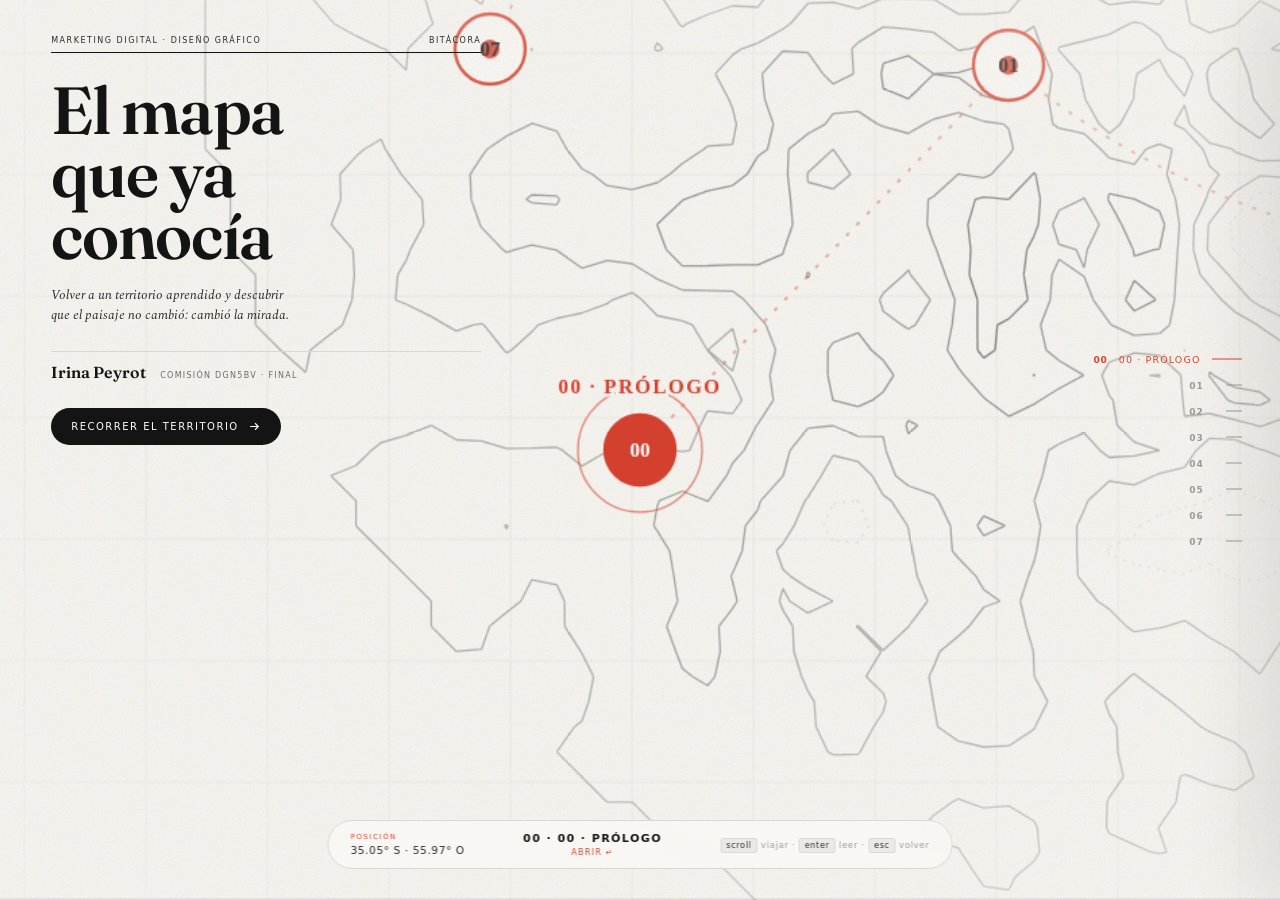
==== index.html @ e0f59c35 "Inicio" ====
<!DOCTYPE html>
<html lang="es">
<head>
<meta charset="utf-8">
<meta name="viewport" content="width=device-width, initial-scale=1">
<title>El mapa que ya conocía — Bitácora de aprendizaje · Irina Peyrot</title>
<meta name="description" content="Bitácora de aprendizaje de Marketing Digital: un recorrido cartográfico por el territorio del marketing, con los ojos de quien ya ejerce.">
<link rel="stylesheet" href="css/style.css">
</head>
<body>

<!-- ============ EL TERRITORIO ============ -->
<div id="viewport" class="viewport">
  <div id="map-wrap" class="map-wrap">
    <svg id="territory" viewBox="0 0 2600 1800" xmlns="http://www.w3.org/2000/svg" preserveAspectRatio="xMidYMid slice"><rect x="0" y="0" width="2600" height="1800" fill="#f7f5f0"/><g stroke="#9a9a9a" stroke-width="1" opacity="0.12"><line x1="0" y1="0" x2="0" y2="1800"/><line x1="90" y1="0" x2="90" y2="1800"/><line x1="180" y1="0" x2="180" y2="1800"/><line x1="270" y1="0" x2="270" y2="1800"/><line x1="360" y1="0" x2="360" y2="1800"/><line x1="450" y1="0" x2="450" y2="1800"/><line x1="540" y1="0" x2="540" y2="1800"/><line x1="630" y1="0" x2="630" y2="1800"/><line x1="720" y1="0" x2="720" y2="1800"/><line x1="810" y1="0" x2="810" y2="1800"/><line x1="900" y1="0" x2="900" y2="1800"/><line x1="990" y1="0" x2="990" y2="1800"/><line x1="1080" y1="0" x2="1080" y2="1800"/><line x1="1170" y1="0" x2="1170" y2="1800"/><line x1="1260" y1="0" x2="1260" y2="1800"/><line x1="1350" y1="0" x2="1350" y2="1800"/><line x1="1440" y1="0" x2="1440" y2="1800"/><line x1="1530" y1="0" x2="1530" y2="1800"/><line x1="1620" y1="0" x2="1620" y2="1800"/><line x1="1710" y1="0" x2="1710" y2="1800"/><line x1="1800" y1="0" x2="1800" y2="1800"/><line x1="1890" y1="0" x2="1890" y2="1800"/><line x1="1980" y1="0" x2="1980" y2="1800"/><line x1="2070" y1="0" x2="2070" y2="1800"/><line x1="2160" y1="0" x2="2160" y2="1800"/><line x1="2250" y1="0" x2="2250" y2="1800"/><line x1="2340" y1="0" x2="2340" y2="1800"/><line x1="2430" y1="0" x2="2430" y2="1800"/><line x1="2520" y1="0" x2="2520" y2="1800"/><line x1="0" y1="0" x2="2600" y2="0"/><line x1="0" y1="90" x2="2600" y2="90"/><line x1="0" y1="180" x2="2600" y2="180"/><line x1="0" y1="270" x2="2600" y2="270"/><line x1="0" y1="360" x2="2600" y2="360"/><line x1="0" y1="450" x2="2600" y2="450"/><line x1="0" y1="540" x2="2600" y2="540"/><line x1="0" y1="630" x2="2600" y2="630"/><line x1="0" y1="720" x2="2600" y2="720"/><line x1="0" y1="810" x2="2600" y2="810"/><line x1="0" y1="900" x2="2600" y2="900"/><line x1="0" y1="990" x2="2600" y2="990"/><line x1="0" y1="1080" x2="2600" y2="1080"/><line x1="0" y1="1170" x2="2600" y2="1170"/><line x1="0" y1="1260" x2="2600" y2="1260"/><line x1="0" y1="1350" x2="2600" y2="1350"/><line x1="0" y1="1440" x2="2600" y2="1440"/><line x1="0" y1="1530" x2="2600" y2="1530"/><line x1="0" y1="1620" x2="2600" y2="1620"/><line x1="0" y1="1710" x2="2600" y2="1710"/><line x1="0" y1="1800" x2="2600" y2="1800"/></g><path d="M1288.8 893.8L1293.8 881.5M1293.8 903.1L1288.8 893.8M1293.8 881.5L1312.4 877.3M1312.4 910.7L1293.8 903.1M1312.4 877.3L1319.3 893.8M1319.3 893.8L1312.4 910.7" fill="none" stroke="#cfcdc6" stroke-width="1.3" opacity="0.35" stroke-dasharray="2 5"/><path d="M1291.2 856.6L1293.8 852.8M1284.5 875.2L1291.2 856.6M1276.5 893.8L1284.5 875.2M1284.1 912.4L1276.5 893.8M1293.8 918.5L1284.1 912.4M1277.2 1117.0L1293.8 1111.0M1289.5 1135.6L1277.2 1117.0M1293.8 1137.7L1289.5 1135.6M1293.8 852.8L1312.4 853.3M1312.4 922.4L1293.8 918.5M1293.8 1111.0L1310.1 1117.0M1310.1 1117.0L1300.9 1135.6M1300.9 1135.6L1293.8 1137.7M1312.4 853.3L1315.7 856.6M1315.7 856.6L1326.7 875.2M1326.7 875.2L1331.0 883.5M1331.0 918.6L1312.4 922.4M1331.0 883.5L1336.4 893.8M1336.4 893.8L1333.3 912.4M1333.3 912.4L1331.0 918.6M1515.3 633.4L1517.0 630.9M1516.7 652.0L1515.3 633.4M1514.4 670.6L1516.7 652.0M1517.0 674.9L1514.4 670.6M1517.0 630.9L1518.6 633.4M1518.6 633.4L1517.4 652.0M1517.4 652.0L1520.0 670.6M1520.0 670.6L1517.0 674.9" fill="none" stroke="#cfcdc6" stroke-width="1.3" opacity="0.4" stroke-dasharray="2 5"/><path d="M842.5 838.0L847.4 828.7M847.4 850.3L842.5 838.0M847.4 828.7L866.0 820.6M852.2 856.6L847.4 850.3M866.0 860.7L852.2 856.6M880.0 819.4L884.6 818.0M866.0 820.6L881.6 838.0M880.0 819.4L884.6 821.3M881.6 838.0L884.6 843.6M879.1 875.2L866.0 860.7M884.6 884.5L879.1 875.2M898.9 782.2L903.2 781.3M903.2 783.4L898.9 782.2M884.6 818.0L886.3 819.4M886.3 819.4L884.6 821.3M884.6 843.6L895.8 856.6M895.8 856.6L891.7 875.2M891.7 875.2L884.6 884.5M903.2 781.3L904.5 782.2M904.5 782.2L903.2 783.4M935.9 819.4L940.4 815.7M929.6 838.0L935.9 819.4M928.2 856.6L929.6 838.0M938.6 875.2L928.2 856.6M940.4 877.2L938.6 875.2M957.1 689.2L959.0 670.8M959.0 693.8L957.1 689.2M940.4 815.7L959.0 814.4M959.0 865.6L943.7 875.2M943.7 875.2L940.4 877.2M951.8 1340.2L959.0 1323.9M959.0 1351.4L951.8 1340.2M959.1 670.6L977.6 666.6M959.0 670.8L959.1 670.6M977.6 698.5L959.0 693.8M959.0 814.4L970.1 819.4M970.1 819.4L977.6 827.4M977.6 849.5L972.6 856.6M972.6 856.6L959.0 865.6M976.2 1321.6L977.6 1321.4M959.0 1323.9L976.2 1321.6M977.6 1352.6L959.0 1351.4M977.6 666.6L996.2 668.5M996.2 681.2L993.6 689.2M993.6 689.2L977.6 698.5M977.6 827.4L991.1 838.0M985.3 856.6L977.6 849.5M991.1 838.0L996.2 843.6M996.2 866.1L985.3 856.6M977.6 1321.4L977.7 1321.6M977.7 1321.6L985.3 1340.2M985.3 1340.2L977.6 1352.6M996.2 668.5L999.8 670.6M999.8 670.6L996.2 681.2M1011.0 782.2L1014.8 781.3M1014.8 787.7L1011.0 782.2M996.2 843.6L1003.2 856.6M1012.8 875.2L996.2 866.1M1003.2 856.6L1014.8 874.0M1014.8 875.7L1012.8 875.2M1014.8 781.3L1033.4 779.9M1024.6 800.8L1014.8 787.7M1033.4 811.6L1024.6 800.8M1014.8 874.0L1021.0 875.2M1021.0 875.2L1014.8 875.7M1033.4 779.9L1052.0 778.8M1040.0 819.4L1033.4 811.6M1046.7 838.0L1040.0 819.4M1039.1 856.6L1046.7 838.0M1034.3 875.2L1039.1 856.6M1051.6 893.8L1034.3 875.2M1052.0 895.5L1051.6 893.8M1052.0 778.8L1070.6 775.9M1062.8 912.4L1052.0 895.5M1070.6 915.5L1062.8 912.4M1070.6 775.9L1075.8 782.2M1075.8 782.2L1074.0 800.8M1074.0 800.8L1084.1 819.4M1084.1 819.4L1089.2 825.8M1089.2 908.9L1083.1 912.4M1083.1 912.4L1070.6 915.5M1089.2 825.8L1107.8 837.9M1107.8 838.2L1103.2 856.6M1103.2 856.6L1107.8 866.4M1107.8 883.6L1098.7 893.8M1098.7 893.8L1089.2 908.9M1107.8 837.9L1107.8 838.0M1107.8 838.0L1107.8 838.2M1107.8 866.4L1116.3 875.2M1116.3 875.2L1107.8 883.6M1162.1 1358.8L1163.6 1356.0M1163.6 1361.3L1162.1 1358.8M1163.6 1356.0L1182.2 1347.9M1182.2 1368.7L1163.6 1361.3M1186.0 1340.2L1200.8 1332.4M1182.2 1347.9L1186.0 1340.2M1200.8 1372.7L1182.2 1368.7M1200.8 1332.4L1219.4 1326.5M1219.4 1375.8L1200.8 1372.7M1236.6 1321.6L1238.0 1320.4M1219.4 1326.5L1236.6 1321.6M1238.0 1367.6L1219.4 1375.8M1252.8 1117.0L1256.6 1112.3M1255.6 1135.6L1252.8 1117.0M1256.6 1136.6L1255.6 1135.6M1238.0 1320.4L1256.6 1313.5M1251.2 1377.4L1238.0 1367.6M1256.6 1380.0L1251.2 1377.4M1273.8 856.6L1275.2 851.5M1271.4 875.2L1273.8 856.6M1260.2 893.8L1271.4 875.2M1268.3 912.4L1260.2 893.8M1275.2 923.5L1268.3 912.4M1268.4 1098.4L1275.2 1093.4M1256.6 1112.3L1268.4 1098.4M1274.5 1154.2L1256.6 1136.6M1275.2 1154.9L1274.5 1154.2M1256.6 1313.5L1275.2 1320.7M1275.2 1380.4L1256.6 1380.0M1289.5 819.4L1293.8 816.2M1282.6 838.0L1289.5 819.4M1275.2 851.5L1282.6 838.0M1293.8 928.8L1275.2 923.5M1275.2 1093.4L1293.8 1095.2M1293.8 1161.3L1275.2 1154.9M1275.2 1320.7L1277.3 1321.6M1277.3 1321.6L1293.8 1330.8M1293.8 1371.1L1281.8 1377.4M1281.8 1377.4L1275.2 1380.4M1293.8 816.2L1312.4 816.2M1304.1 931.0L1293.8 928.8M1312.4 933.4L1304.1 931.0M1293.8 1095.2L1312.4 1096.8M1312.4 1160.9L1293.8 1161.3M1293.8 1330.8L1312.4 1328.6M1312.4 1369.8L1293.8 1371.1M1312.4 816.2L1319.1 819.4M1319.1 819.4L1331.0 831.4M1331.0 941.6L1312.4 933.4M1312.4 1096.8L1315.0 1098.4M1315.0 1098.4L1331.0 1114.9M1331.0 1143.0L1326.1 1154.2M1326.1 1154.2L1312.4 1160.9M1312.4 1328.6L1315.9 1340.2M1315.9 1340.2L1324.2 1358.8M1324.2 1358.8L1312.4 1369.8M1331.0 831.4L1337.5 838.0M1337.5 838.0L1342.1 856.6M1342.1 856.6L1349.6 864.5M1349.6 949.6L1331.0 941.6M1349.6 949.7L1349.6 949.6M1331.0 1114.9L1335.9 1117.0M1335.9 1117.0L1334.6 1135.6M1334.6 1135.6L1331.0 1143.0M1349.6 864.5L1368.2 873.8M1368.2 879.5L1355.0 893.8M1355.0 893.8L1350.6 912.4M1350.6 912.4L1358.0 931.0M1358.0 931.0L1349.7 949.6M1349.7 949.6L1349.6 949.7M1368.2 873.8L1370.5 875.2M1370.5 875.2L1368.2 879.5M1399.6 633.4L1405.4 618.8M1402.4 652.0L1399.6 633.4M1398.2 670.6L1402.4 652.0M1397.0 689.2L1398.2 670.6M1405.4 701.3L1397.0 689.2M1405.4 618.8L1424.0 618.9M1424.0 641.8L1410.5 652.0M1410.5 652.0L1424.0 664.4M1424.0 699.8L1405.4 701.3M1424.0 618.9L1429.5 633.4M1429.5 633.4L1424.0 641.8M1424.0 664.4L1427.9 670.6M1427.9 670.6L1432.1 689.2M1432.1 689.2L1424.0 699.8M1461.1 726.4L1461.2 726.3M1461.2 726.7L1461.1 726.4M1461.2 726.3L1479.8 726.2M1479.8 726.5L1461.2 726.7M1494.4 633.4L1498.4 620.6M1494.0 652.0L1494.4 633.4M1492.9 670.6L1494.0 652.0M1489.7 689.2L1492.9 670.6M1489.1 707.8L1489.7 689.2M1479.8 726.2L1479.9 726.4M1489.1 707.8L1498.4 713.7M1479.9 726.4L1479.8 726.5M1497.5 782.2L1498.4 780.5M1498.0 800.8L1497.5 782.2M1498.4 801.4L1498.0 800.8M1512.0 596.2L1517.0 590.2M1501.5 614.8L1512.0 596.2M1498.4 620.6L1501.5 614.8M1517.0 701.0L1506.7 707.8M1506.7 707.8L1498.4 713.7M1498.4 780.5L1517.0 773.6M1517.0 805.6L1498.4 801.4M1517.0 590.2L1535.6 585.5M1535.6 701.6L1517.0 701.0M1517.0 773.6L1535.6 780.2M1535.6 801.2L1517.0 805.6M1535.6 585.5L1545.9 596.2M1545.9 596.2L1538.6 614.8M1538.6 614.8L1539.1 633.4M1539.1 633.4L1547.0 652.0M1547.0 652.0L1543.3 670.6M1543.3 670.6L1546.1 689.2M1546.1 689.2L1535.6 701.6M1535.6 780.2L1554.2 780.4M1554.2 797.7L1546.9 800.8M1546.9 800.8L1535.6 801.2M1554.2 780.4L1572.8 780.1M1562.4 800.8L1554.2 797.7M1572.8 801.9L1562.4 800.8M1572.8 780.1L1591.4 771.5M1591.4 815.2L1572.8 801.9M1591.4 771.5L1610.0 779.2M1610.0 785.7L1602.7 800.8M1602.7 800.8L1591.4 815.2M1626.6 559.0L1628.6 558.4M1612.3 577.6L1626.6 559.0M1628.6 584.4L1612.3 577.6M1610.0 779.2L1612.4 782.2M1612.4 782.2L1610.0 785.7M1628.6 558.4L1629.6 559.0M1629.6 559.0L1632.9 577.6M1632.9 577.6L1628.6 584.4M1682.3 689.2L1684.4 686.2M1683.6 707.8L1682.3 689.2M1684.4 710.0L1683.6 707.8M1698.9 670.6L1703.0 667.5M1684.4 686.2L1698.9 670.6M1703.0 697.1L1688.0 707.8M1688.0 707.8L1684.4 710.0M1703.0 667.5L1721.6 661.5M1721.6 694.0L1703.0 697.1M1721.6 661.5L1740.2 660.6M1740.2 694.0L1721.6 694.0M1740.2 660.6L1755.3 670.6M1755.3 670.6L1758.8 684.1M1758.8 689.7L1740.2 694.0M1758.8 684.1L1759.4 689.2M1759.4 689.2L1758.8 689.7" fill="none" stroke="#cfcdc6" stroke-width="1.3" opacity="0.5" stroke-dasharray="2 5"/><path d="M512.6 707.8L494.0 726.4M494.0 726.4L512.6 728.1M512.6 813.5L494.0 819.4M494.0 819.4L494.0 838.0M494.0 838.0L494.0 856.6M494.0 856.6L494.0 856.6M494.0 949.6L494.0 949.6M494.0 949.6L494.0 968.2M494.0 968.2L494.0 986.8M494.0 986.8L494.0 1005.4M494.0 1005.4L494.0 1024.0M494.0 1024.0L494.0 1042.6M494.0 1042.6L494.0 1061.2M494.0 1061.2L512.6 1079.8M531.2 717.5L512.6 707.8M512.6 728.1L531.2 739.1M531.2 817.9L512.6 813.5M512.6 1079.8L512.6 1079.8M512.6 1079.8L512.6 1098.4M512.6 1098.4L512.6 1117.0M512.6 1117.0L512.6 1135.6M512.6 1135.6L531.2 1154.2M549.8 596.2L531.2 614.8M531.2 614.8L549.8 632.3M549.8 657.4L547.2 670.6M547.2 670.6L549.8 673.6M536.7 726.4L531.2 717.5M531.2 739.1L536.7 726.4M531.5 819.4L531.2 817.9M540.0 838.0L531.5 819.4M549.8 851.9L540.0 838.0M531.2 1154.2L531.2 1154.2M531.2 1154.2L531.2 1172.8M531.2 1172.8L531.2 1191.4M531.2 1191.4L549.8 1210.0M568.4 592.9L549.8 596.2M549.8 596.2L549.8 596.2M549.8 632.3L550.0 633.4M550.0 633.4L550.3 652.0M550.3 652.0L549.8 657.4M549.8 673.6L553.6 689.2M553.6 689.2L568.4 700.7M552.3 856.6L549.8 851.9M568.4 871.1L552.3 856.6M549.8 1210.0L549.8 1210.0M549.8 1210.0L568.4 1226.4M573.5 596.2L568.4 592.9M570.6 614.8L573.5 596.2M584.9 633.4L570.6 614.8M587.0 633.7L584.9 633.4M582.6 689.2L587.0 684.4M568.4 700.7L582.6 689.2M583.6 875.2L568.4 871.1M587.0 875.9L583.6 875.2M573.4 949.6L587.0 935.9M587.0 965.4L573.4 949.6M571.8 1210.0L587.0 1198.0M568.4 1226.4L571.8 1210.0M605.6 527.7L590.1 540.4M590.1 540.4L605.6 555.1M605.6 563.3L594.3 577.6M594.3 577.6L604.3 596.2M604.3 596.2L596.0 614.8M596.0 614.8L588.1 633.4M588.1 633.4L587.0 633.7M601.5 670.6L605.6 664.4M587.0 684.4L601.5 670.6M605.6 860.9L588.2 875.2M588.2 875.2L587.0 875.9M596.7 931.0L605.6 927.4M587.0 935.9L596.7 931.0M589.3 968.2L587.0 965.4M605.6 977.2L589.3 968.2M593.8 1079.8L605.6 1066.6M594.4 1098.4L593.8 1079.8M587.3 1117.0L594.4 1098.4M603.4 1135.6L587.3 1117.0M604.4 1154.2L603.4 1135.6M602.7 1172.8L604.4 1154.2M595.6 1191.4L602.7 1172.8M587.0 1198.0L595.6 1191.4M605.6 1295.5L587.0 1303.0M587.0 1303.0L605.6 1321.6M624.2 531.7L605.6 527.7M605.6 555.1L606.8 559.0M606.8 559.0L605.6 563.3M605.6 664.4L624.2 657.0M624.2 846.6L611.4 856.6M611.4 856.6L605.6 860.9M605.6 927.4L624.2 928.9M624.2 986.1L605.6 977.2M611.7 1061.2L624.2 1053.7M605.6 1066.6L611.7 1061.2M624.2 1278.6L616.9 1284.4M616.9 1284.4L605.6 1295.5M605.6 1321.6L605.6 1321.6M605.6 1321.6L605.6 1340.2M605.6 1340.2L624.2 1358.8M642.8 519.1L637.3 521.8M637.3 521.8L624.2 531.7M624.2 657.0L642.8 668.6M642.8 838.9L624.2 846.6M624.2 928.9L625.6 931.0M625.6 931.0L642.8 940.3M626.9 986.8L624.2 986.1M642.8 1002.6L626.9 986.8M624.2 1053.7L627.4 1061.2M627.4 1061.2L639.2 1079.8M639.2 1079.8L642.8 1084.1M642.8 1143.6L636.6 1154.2M636.6 1154.2L634.9 1172.8M634.9 1172.8L642.8 1176.0M642.8 1273.1L624.2 1278.6M624.2 1358.8L624.2 1358.8M624.2 1358.8L642.8 1377.4M661.4 391.6L642.8 410.2M642.8 410.2L661.4 413.6M661.4 501.4L658.7 503.2M658.7 503.2L642.8 519.1M642.8 668.6L661.4 652.9M661.4 855.0L642.8 838.9M654.9 931.0L661.4 924.3M642.8 940.3L656.8 949.6M654.9 931.0L661.4 942.5M656.8 949.6L661.4 964.8M661.4 969.4L644.1 986.8M644.1 986.8L642.8 1002.6M642.8 1084.1L654.6 1098.4M654.6 1098.4L655.8 1117.0M655.8 1117.0L645.9 1135.6M645.9 1135.6L642.8 1143.6M642.8 1176.0L661.4 1185.1M661.4 1265.8L661.2 1265.8M661.2 1265.8L642.8 1273.1M642.8 1377.4L642.8 1377.4M642.8 1377.4L661.4 1396.0M680.0 373.0L661.4 391.6M661.4 391.6L661.4 391.6M661.4 413.6L680.0 417.2M680.0 482.3L677.7 484.6M677.7 484.6L661.4 501.4M663.0 652.0L680.0 646.9M661.4 652.9L663.0 652.0M680.0 737.6L677.4 745.0M677.4 745.0L680.0 747.9M662.9 856.6L661.4 855.0M676.7 875.2L662.9 856.6M680.0 879.0L676.7 875.2M678.8 912.4L680.0 910.7M661.4 924.3L678.8 912.4M680.0 944.9L661.4 942.5M661.4 964.8L662.9 968.2M662.9 968.2L661.4 969.4M661.4 1185.1L672.0 1191.4M672.0 1191.4L680.0 1195.9M661.5 1265.8L661.4 1265.8M680.0 1276.5L661.5 1265.8M661.4 1396.0L661.4 1396.0M661.4 1396.0L661.4 1414.6M661.4 1414.6L680.0 1433.2M698.6 354.4L680.0 373.0M680.0 373.0L680.0 373.0M680.0 417.2L698.6 410.8M698.6 478.0L680.0 482.3M680.0 646.9L698.6 650.9M698.6 721.5L688.4 726.4M688.4 726.4L680.0 737.6M680.0 747.9L698.6 762.0M698.6 857.8L684.6 875.2M684.6 875.2L680.0 879.0M680.0 910.7L682.6 912.4M682.6 912.4L698.6 917.4M692.7 949.6L680.0 944.9M698.6 953.8L692.7 949.6M692.5 1191.4L698.6 1190.4M680.0 1195.9L692.5 1191.4M698.6 1277.4L680.0 1276.5M680.0 1433.2L698.6 1431.7M717.2 335.8L698.6 354.4M698.6 354.4L698.6 354.4M698.6 410.8L717.1 428.8M717.1 428.8L717.2 429.7M717.2 451.9L713.0 466.0M713.0 466.0L698.6 478.0M698.6 650.9L717.2 644.0M717.2 721.8L698.6 721.5M698.6 762.0L700.2 763.6M700.2 763.6L699.9 782.2M699.9 782.2L708.2 800.8M708.2 800.8L717.2 815.1M717.2 852.9L700.4 856.6M700.4 856.6L698.6 857.8M698.6 917.4L708.1 931.0M708.1 931.0L700.6 949.6M700.6 949.6L698.6 953.8M698.6 1190.4L700.4 1191.4M700.4 1191.4L715.3 1210.0M715.3 1210.0L717.2 1212.1M717.2 1282.8L698.6 1277.4M715.7 1340.2L717.2 1339.4M717.2 1342.4L715.7 1340.2M704.6 1414.6L717.2 1404.3M698.6 1431.7L704.6 1414.6M735.8 317.2L717.2 335.8M717.2 335.8L717.2 335.8M717.2 429.7L720.2 447.4M720.2 447.4L717.2 451.9M717.2 644.0L735.8 642.9M730.3 726.4L717.2 721.8M735.8 728.9L730.3 726.4M717.2 815.1L721.9 819.4M721.9 819.4L735.8 830.3M735.8 846.9L717.2 852.9M720.8 1210.0L735.8 1196.6M717.2 1212.1L720.8 1210.0M735.8 1282.6L717.2 1282.8M717.2 1339.4L718.2 1340.2M718.2 1340.2L717.2 1342.4M727.7 1396.0L735.8 1380.2M717.2 1404.3L727.7 1396.0M754.4 298.6L735.8 317.2M735.8 317.2L735.8 317.2M735.8 642.9L754.4 642.4M751.9 745.0L735.8 728.9M754.4 745.7L751.9 745.0M752.5 819.4L754.4 818.6M735.8 830.3L752.5 819.4M754.4 854.4L735.8 846.9M740.5 1191.4L754.4 1186.5M735.8 1196.6L740.5 1191.4M754.4 1282.0L735.8 1282.6M735.8 1380.2L754.4 1383.8M773.0 280.0L754.4 298.6M754.4 298.6L754.4 298.6M754.4 642.4L773.0 646.4M773.0 747.7L754.4 745.7M754.4 818.6L773.0 807.1M755.2 856.6L754.4 854.4M773.0 867.2L755.2 856.6M754.4 1186.5L773.0 1182.5M758.9 1284.4L754.4 1282.0M773.0 1295.9L758.9 1284.4M754.4 1383.8L760.1 1396.0M760.1 1396.0L760.3 1414.6M760.3 1414.6L772.1 1433.2M772.1 1433.2L773.0 1434.8M773.0 1484.7L767.5 1489.0M767.5 1489.0L754.4 1507.6M754.4 1507.6L773.0 1526.2M791.6 261.4L773.0 280.0M773.0 280.0L773.0 280.0M773.0 646.4L791.6 649.2M789.5 763.6L773.0 747.7M779.0 782.2L789.5 763.6M777.1 800.8L779.0 782.2M773.0 807.1L777.1 800.8M790.2 875.2L773.0 867.2M791.6 878.5L790.2 875.2M773.0 1182.5L791.6 1175.7M791.6 1285.0L773.0 1295.9M773.0 1434.8L781.6 1451.8M781.6 1451.8L778.0 1470.4M778.0 1470.4L773.0 1484.7M773.0 1526.2L773.0 1526.2M773.0 1526.2L791.6 1544.8M810.2 242.8L791.6 261.4M791.6 261.4L791.6 261.4M791.6 649.2L796.3 652.0M796.3 652.0L810.2 663.2M800.9 893.8L791.6 878.5M797.9 912.4L800.9 893.8M803.0 931.0L797.9 912.4M810.2 948.1L803.0 931.0M795.6 1172.8L810.2 1167.3M791.6 1175.7L795.6 1172.8M810.2 1260.7L804.8 1265.8M804.8 1265.8L793.5 1284.4M793.5 1284.4L791.6 1285.0M791.6 1544.8L810.2 1544.8M828.8 242.8L810.2 242.8M810.2 663.2L828.8 654.8M828.8 762.6L827.3 763.6M827.3 763.6L828.8 764.3M828.8 942.5L810.2 948.1M826.6 986.8L828.8 982.4M828.8 988.6L826.6 986.8M810.2 1167.3L817.4 1172.8M817.4 1172.8L828.8 1184.5M814.8 1265.8L810.2 1260.7M828.8 1282.9L814.8 1265.8M810.2 1544.8L810.2 1544.8M810.2 1544.8L828.8 1563.4M847.4 224.2L828.8 242.8M828.8 242.8L828.8 242.8M828.8 654.8L844.6 670.6M844.6 670.6L847.4 687.0M847.4 690.6L837.5 707.8M837.5 707.8L847.4 725.0M830.7 763.6L828.8 762.6M828.8 764.3L830.7 763.6M833.1 949.6L828.8 942.5M844.9 968.2L833.1 949.6M828.8 982.4L833.0 986.8M844.9 968.2L847.4 970.6M833.0 986.8L828.8 988.6M828.8 1184.5L847.4 1188.3M839.2 1284.4L828.8 1282.9M847.4 1285.1L839.2 1284.4M828.8 1563.4L828.8 1563.4M828.8 1563.4L847.4 1582.0M866.0 205.6L847.4 224.2M847.4 224.2L847.4 224.2M847.4 687.0L848.0 689.2M848.0 689.2L847.4 690.6M847.4 725.0L847.9 726.4M847.9 726.4L856.1 745.0M856.1 745.0L866.0 749.2M866.0 928.0L863.6 931.0M863.6 931.0L866.0 931.4M866.0 961.5L850.7 968.2M850.7 968.2L847.4 970.6M847.4 1188.3L854.9 1191.4M854.9 1191.4L865.9 1210.0M865.9 1210.0L866.0 1210.2M866.0 1255.1L860.7 1265.8M860.7 1265.8L852.6 1284.4M852.6 1284.4L847.4 1285.1M847.4 1582.0L866.0 1582.0M884.6 205.6L866.0 205.6M869.1 745.0L884.6 731.7M866.0 749.2L869.1 745.0M866.3 931.0L866.0 928.0M866.0 931.4L866.3 931.0M884.6 955.0L866.0 961.5M866.3 1210.0L884.6 1194.0M866.0 1210.2L882.6 1228.6M866.3 1210.0L884.6 1225.4M882.6 1228.6L884.6 1231.7M884.6 1257.0L866.0 1255.1M866.0 1582.0L866.0 1582.0M866.0 1582.0L884.6 1600.6M903.2 187.0L884.6 205.6M884.6 205.6L884.6 205.6M897.7 726.4L903.2 724.1M884.6 731.7L897.7 726.4M903.2 956.0L884.6 955.0M884.6 1194.0L888.9 1210.0M888.9 1210.0L884.6 1225.4M884.6 1231.7L891.5 1247.2M891.5 1247.2L884.6 1257.0M884.6 1600.6L884.6 1600.6M884.6 1600.6L903.2 1619.2M921.8 187.0L903.2 187.0M903.2 724.1L921.8 717.7M921.8 930.9L921.7 931.0M921.7 931.0L908.3 949.6M908.3 949.6L903.2 956.0M917.1 1358.8L921.8 1353.5M921.8 1372.2L917.1 1358.8M919.3 1396.0L921.8 1386.6M921.8 1402.4L919.3 1396.0M903.2 1619.2L921.8 1619.2M940.4 168.4L921.8 187.0M921.8 187.0L921.8 187.0M935.5 652.0L940.4 647.0M936.8 670.6L935.5 652.0M937.9 689.2L936.8 670.6M940.4 698.1L937.9 689.2M921.8 717.7L940.4 711.9M922.0 931.0L921.8 930.9M940.4 934.6L922.0 931.0M938.3 1321.6L940.4 1318.9M930.1 1340.2L938.3 1321.6M921.8 1353.5L930.1 1340.2M927.3 1377.4L921.8 1372.2M921.8 1386.6L927.0 1396.0M927.3 1377.4L940.4 1386.2M929.2 1414.6L921.8 1402.4M927.0 1396.0L940.4 1404.7M930.0 1433.2L929.2 1414.6M935.7 1451.8L930.0 1433.2M940.4 1462.6L935.7 1451.8M921.8 1619.2L921.8 1619.2M921.8 1619.2L940.4 1637.8M959.0 168.4L940.4 168.4M940.4 647.0L959.0 650.0M942.9 707.8L940.4 698.1M940.4 711.9L942.9 707.8M959.0 937.9L940.4 934.6M950.3 1303.0L959.0 1288.0M940.4 1318.9L950.3 1303.0M959.0 1396.0L940.4 1386.2M940.4 1404.7L959.0 1396.0M945.1 1470.4L940.4 1462.6M946.4 1489.0L945.1 1470.4M955.2 1507.6L946.4 1489.0M959.0 1509.8L955.2 1507.6M940.4 1637.8L959.0 1637.8M977.6 149.8L959.0 168.4M959.0 168.4L959.0 168.4M971.4 484.6L977.6 475.0M977.6 488.4L971.4 484.6M959.0 650.0L968.9 652.0M968.9 652.0L977.6 652.8M977.6 940.7L959.0 937.9M959.0 1288.0L977.6 1292.7M977.6 1414.1L976.2 1414.6M976.2 1414.6L977.6 1415.9M977.6 1509.4L959.0 1509.8M959.0 1637.8L959.0 1637.8M959.0 1637.8L977.6 1656.4M994.9 168.4L977.6 149.8M996.2 168.6L994.9 168.4M977.6 475.0L982.6 484.6M992.7 503.2L977.6 488.4M982.6 484.6L996.2 498.6M991.0 521.8L992.7 503.2M996.2 526.6L991.0 521.8M980.1 652.0L996.2 637.1M977.6 652.8L980.1 652.0M996.2 754.8L982.3 763.6M982.3 763.6L996.2 767.9M996.2 933.7L977.6 940.7M977.6 1292.7L988.0 1303.0M988.0 1303.0L996.2 1317.4M978.2 1414.6L977.6 1414.1M977.6 1415.9L994.7 1433.2M978.2 1414.6L996.2 1432.5M994.7 1433.2L983.4 1451.8M983.4 1451.8L996.2 1464.1M996.2 1478.0L989.1 1489.0M989.1 1489.0L979.1 1507.6M979.1 1507.6L977.6 1509.4M977.6 1656.4L996.2 1656.4M1014.8 131.2L996.2 149.8M996.2 149.8L998.3 168.4M998.3 168.4L996.2 168.6M996.2 498.6L1014.8 503.0M1009.6 540.4L996.2 526.6M1005.2 559.0L1009.6 540.4M1004.8 577.6L1005.2 559.0M1014.8 587.8L1004.8 577.6M996.2 637.1L1014.8 645.5M1014.8 717.3L1002.1 726.4M1002.1 726.4L1003.0 745.0M1003.0 745.0L996.2 754.8M996.2 767.9L1014.8 764.9M1014.8 925.6L1004.7 931.0M1004.7 931.0L996.2 933.7M996.2 1317.4L1002.0 1321.6M1002.0 1321.6L1014.2 1340.2M1014.2 1340.2L1014.8 1342.9M1014.8 1415.0L996.2 1432.5M996.2 1464.1L998.2 1470.4M998.2 1470.4L996.2 1478.0M996.2 1656.4L1014.8 1656.4M1033.4 131.2L1014.8 131.2M1022.6 168.4L1033.4 158.3M1033.4 171.0L1022.6 168.4M1014.8 503.0L1033.4 496.9M1033.4 592.2L1014.8 587.8M1014.8 645.5L1020.6 652.0M1020.6 652.0L1033.4 658.5M1033.4 716.2L1014.8 717.3M1019.4 763.6L1033.4 756.6M1014.8 764.9L1019.4 763.6M1033.4 929.6L1014.8 925.6M1014.8 1342.9L1017.9 1358.8M1017.9 1358.8L1021.3 1377.4M1021.3 1377.4L1029.0 1396.0M1029.0 1396.0L1015.1 1414.6M1015.1 1414.6L1014.8 1415.0M1026.0 1563.4L1033.4 1554.7M1033.4 1573.5L1026.0 1563.4M1014.8 1656.4L1014.8 1656.4M1014.8 1656.4L1033.4 1675.0M1052.0 131.2L1033.4 131.2M1033.4 158.3L1036.8 168.4M1036.8 168.4L1033.4 171.0M1033.4 496.9L1047.9 503.2M1047.9 503.2L1052.0 504.4M1049.5 596.2L1033.4 592.2M1052.0 596.9L1049.5 596.2M1043.6 652.0L1052.0 647.9M1033.4 658.5L1043.6 652.0M1052.0 710.9L1033.4 716.2M1033.4 756.6L1052.0 755.4M1034.9 931.0L1033.4 929.6M1052.0 934.0L1034.9 931.0M1047.3 1544.8L1052.0 1542.3M1033.4 1554.7L1047.3 1544.8M1052.0 1578.8L1033.4 1573.5M1033.4 1675.0L1052.0 1675.0M1070.6 138.5L1052.0 131.2M1061.3 335.8L1070.6 318.5M1061.3 354.4L1061.3 335.8M1070.6 367.4L1061.3 354.4M1059.0 503.2L1070.6 502.5M1052.0 504.4L1059.0 503.2M1070.6 602.8L1052.0 596.9M1052.0 647.9L1058.2 652.0M1058.2 652.0L1070.6 663.6M1067.4 726.4L1052.0 710.9M1069.8 745.0L1067.4 726.4M1052.0 755.4L1069.8 745.0M1070.6 942.4L1052.0 934.0M1052.0 1542.3L1058.2 1544.8M1058.2 1544.8L1070.6 1549.1M1053.8 1582.0L1052.0 1578.8M1066.1 1600.6L1053.8 1582.0M1070.6 1607.2L1066.1 1600.6M1052.0 1675.0L1070.6 1675.0M1089.2 143.5L1070.6 138.5M1074.1 317.2L1089.2 313.0M1070.6 318.5L1074.1 317.2M1089.2 367.9L1070.6 367.4M1070.6 502.5L1073.3 503.2M1073.3 503.2L1089.2 510.1M1089.2 598.9L1070.6 602.8M1070.6 663.6L1089.2 669.4M1089.2 940.7L1070.6 942.4M1070.6 1549.1L1089.2 1547.6M1089.2 1609.8L1070.6 1607.2M1070.6 1675.0L1070.6 1675.0M1070.6 1675.0L1089.2 1693.6M1107.8 143.9L1089.2 143.5M1089.2 313.0L1093.3 317.2M1093.3 317.2L1107.8 333.4M1107.8 355.4L1089.2 367.9M1089.2 510.1L1099.9 521.8M1099.9 521.8L1107.8 529.5M1107.8 555.8L1099.3 559.0M1099.3 559.0L1091.1 577.6M1091.1 577.6L1098.1 596.2M1098.1 596.2L1089.2 598.9M1089.2 669.4L1093.7 670.6M1093.7 670.6L1099.1 689.2M1099.1 689.2L1093.5 707.8M1093.5 707.8L1107.8 720.3M1107.8 740.2L1104.8 745.0M1104.8 745.0L1101.2 763.6M1101.2 763.6L1101.7 782.2M1101.7 782.2L1106.4 800.8M1106.4 800.8L1107.8 802.9M1107.8 933.4L1089.2 940.7M1089.2 1547.6L1107.8 1558.8M1107.8 1588.6L1093.8 1600.6M1093.8 1600.6L1089.2 1609.8M1089.2 1693.6L1107.8 1693.6M1114.2 149.8L1107.8 143.9M1126.4 154.0L1114.2 149.8M1112.1 242.8L1126.4 227.5M1118.3 261.4L1112.1 242.8M1123.8 280.0L1118.3 261.4M1126.4 283.5L1123.8 280.0M1107.8 333.4L1109.6 335.8M1109.6 335.8L1113.5 354.4M1113.5 354.4L1107.8 355.4M1107.8 529.5L1116.3 540.4M1116.3 540.4L1107.8 555.8M1107.8 720.3L1112.1 726.4M1112.1 726.4L1107.8 740.2M1107.8 802.9L1126.4 817.9M1126.4 820.0L1123.4 838.0M1123.4 838.0L1126.4 843.9M1126.4 918.3L1111.5 931.0M1111.5 931.0L1107.8 933.4M1107.8 1558.8L1110.3 1563.4M1110.3 1563.4L1111.9 1582.0M1111.9 1582.0L1107.8 1588.6M1107.8 1693.6L1126.4 1693.6M1145.0 158.2L1126.4 154.0M1136.2 224.2L1145.0 219.6M1126.4 227.5L1136.2 224.2M1145.0 266.4L1129.4 280.0M1129.4 280.0L1126.4 283.5M1126.4 817.9L1126.5 819.4M1126.5 819.4L1126.4 820.0M1126.4 843.9L1137.4 856.6M1137.4 856.6L1145.0 874.2M1145.0 876.9L1140.2 893.8M1140.2 893.8L1137.3 912.4M1137.3 912.4L1126.4 918.3M1139.6 1340.2L1145.0 1328.4M1139.6 1358.8L1139.6 1340.2M1140.4 1377.4L1139.6 1358.8M1145.0 1383.3L1140.4 1377.4M1126.4 1693.6L1145.0 1693.6M1163.6 155.9L1145.0 158.2M1159.8 205.6L1163.6 199.7M1145.0 219.6L1159.8 205.6M1163.6 268.5L1145.0 266.4M1145.0 874.2L1145.3 875.2M1145.3 875.2L1145.0 876.9M1147.9 1321.6L1163.6 1307.0M1145.0 1328.4L1147.9 1321.6M1154.9 1396.0L1145.0 1383.3M1163.6 1401.9L1154.9 1396.0M1159.8 1675.0L1163.6 1670.5M1145.0 1693.6L1159.8 1675.0M1179.5 168.4L1163.6 155.9M1181.0 187.0L1179.5 168.4M1163.6 199.7L1181.0 187.0M1182.2 274.9L1163.6 268.5M1163.6 1307.0L1182.2 1309.8M1176.4 1414.6L1163.6 1401.9M1182.2 1418.7L1176.4 1414.6M1176.0 1656.4L1182.2 1654.7M1163.6 1670.5L1176.0 1656.4M1200.8 271.3L1182.2 274.9M1193.1 1228.6L1200.8 1228.1M1200.8 1229.9L1193.1 1228.6M1196.9 1303.0L1200.8 1301.3M1182.2 1309.8L1196.9 1303.0M1200.8 1415.8L1182.2 1418.7M1182.2 1654.7L1200.8 1651.7M1219.4 242.8L1219.4 242.8M1219.4 242.8L1219.4 242.8M1219.4 269.9L1200.8 271.3M1200.8 1228.1L1201.3 1228.6M1201.3 1228.6L1200.8 1229.9M1200.8 1301.3L1219.4 1296.9M1219.4 1410.3L1205.9 1414.6M1205.9 1414.6L1200.8 1415.8M1200.8 1651.7L1210.9 1656.4M1210.9 1656.4L1219.4 1665.3M1238.0 94.0L1228.3 112.6M1228.3 112.6L1227.1 131.2M1227.1 131.2L1224.4 149.8M1224.4 149.8L1238.0 154.8M1219.4 242.8L1219.4 242.8M1219.4 242.8L1219.4 242.8M1238.0 268.3L1219.4 269.9M1237.1 1117.0L1238.0 1115.4M1236.3 1135.6L1237.1 1117.0M1238.0 1139.4L1236.3 1135.6M1227.9 1284.4L1238.0 1275.3M1219.4 1296.9L1227.9 1284.4M1226.0 1414.6L1219.4 1410.3M1238.0 1423.0L1226.0 1414.6M1237.0 1656.4L1238.0 1656.2M1219.4 1665.3L1237.0 1656.4M1256.6 94.0L1238.0 94.0M1238.0 154.8L1256.6 158.0M1256.6 265.3L1238.0 268.3M1254.3 559.0L1256.6 555.3M1256.6 564.1L1254.3 559.0M1250.4 875.2L1256.6 867.5M1239.2 893.8L1250.4 875.2M1250.8 912.4L1239.2 893.8M1254.1 931.0L1250.8 912.4M1256.6 936.3L1254.1 931.0M1251.3 1098.4L1256.6 1092.5M1238.0 1115.4L1251.3 1098.4M1252.0 1154.2L1238.0 1139.4M1256.6 1159.8L1252.0 1154.2M1238.0 1275.3L1256.6 1276.3M1256.0 1433.2L1238.0 1423.0M1256.6 1433.9L1256.0 1433.2M1238.0 1656.2L1240.9 1656.4M1240.9 1656.4L1256.6 1672.9M1256.6 1681.1L1251.8 1693.6M1251.8 1693.6L1256.6 1712.2M1256.6 94.0L1256.6 94.0M1256.6 158.0L1275.2 164.2M1275.2 233.5L1270.6 242.8M1270.6 242.8L1262.3 261.4M1262.3 261.4L1256.6 265.3M1256.6 555.3L1275.2 541.7M1270.5 577.6L1256.6 564.1M1275.2 578.8L1270.5 577.6M1272.6 819.4L1275.2 813.1M1265.1 838.0L1272.6 819.4M1260.6 856.6L1265.1 838.0M1256.6 867.5L1260.6 856.6M1275.2 939.9L1256.6 936.3M1256.6 1092.5L1275.2 1080.9M1268.2 1172.8L1256.6 1159.8M1275.2 1177.3L1268.2 1172.8M1256.6 1276.3L1275.2 1283.5M1275.2 1449.9L1256.6 1433.9M1256.6 1672.9L1275.2 1667.9M1275.2 1685.9L1256.6 1681.1M1256.6 1712.2L1275.2 1712.2M1275.2 164.2L1277.7 168.4M1277.7 168.4L1291.9 187.0M1291.9 187.0L1293.8 194.0M1279.3 242.8L1275.2 233.5M1289.5 261.4L1279.3 242.8M1293.8 265.0L1289.5 261.4M1275.2 541.7L1293.8 551.8M1293.8 578.4L1275.2 578.8M1275.2 813.1L1293.8 804.1M1293.8 948.6L1275.2 939.9M1275.2 1080.9L1293.8 1082.2M1293.8 1186.6L1275.2 1177.3M1275.2 1283.5L1279.1 1284.4M1279.1 1284.4L1293.8 1290.3M1293.8 1421.3L1285.9 1433.2M1285.9 1433.2L1275.2 1449.9M1275.2 1667.9L1284.0 1675.0M1284.0 1675.0L1275.2 1685.9M1275.2 1712.2L1293.8 1712.2M1293.8 194.0L1312.4 202.4M1312.4 210.5L1306.5 224.2M1306.5 224.2L1312.4 227.0M1312.4 264.6L1293.8 265.0M1293.8 551.8L1312.4 544.9M1312.4 584.1L1293.8 578.4M1309.0 745.0L1312.4 743.6M1312.4 750.4L1309.0 745.0M1293.8 804.1L1312.4 804.9M1312.4 947.3L1293.8 948.6M1293.8 1082.2L1312.4 1083.2M1312.4 1182.7L1293.8 1186.6M1307.9 1284.4L1312.4 1283.5M1293.8 1290.3L1307.9 1284.4M1312.4 1428.9L1293.8 1421.3M1304.2 1675.0L1312.4 1664.9M1305.7 1693.6L1304.2 1675.0M1293.8 1712.2L1305.7 1693.6M1325.6 168.4L1331.0 162.7M1317.9 187.0L1325.6 168.4M1312.4 202.4L1317.9 187.0M1331.0 217.1L1312.4 210.5M1312.4 227.0L1331.0 229.6M1320.9 280.0L1312.4 264.6M1331.0 295.5L1320.9 280.0M1312.4 544.9L1331.0 542.9M1331.0 573.2L1321.9 577.6M1324.7 596.2L1312.4 584.1M1321.9 577.6L1331.0 586.9M1331.0 598.9L1324.7 596.2M1312.4 743.6L1331.0 743.9M1316.7 763.6L1312.4 750.4M1331.0 781.5L1316.7 763.6M1323.1 800.8L1331.0 783.1M1312.4 804.9L1323.1 800.8M1317.3 949.6L1312.4 947.3M1331.0 960.8L1317.3 949.6M1312.4 1083.2L1331.0 1082.1M1327.5 1191.4L1312.4 1182.7M1331.0 1192.6L1327.5 1191.4M1312.4 1283.5L1314.8 1284.4M1314.8 1284.4L1328.6 1303.0M1328.6 1303.0L1331.0 1304.9M1319.4 1433.2L1312.4 1428.9M1331.0 1436.4L1319.4 1433.2M1312.4 1664.9L1331.0 1663.4M1349.6 94.0L1349.6 94.0M1331.0 162.7L1349.6 165.3M1340.6 224.2L1331.0 217.1M1331.0 229.6L1345.1 242.8M1340.6 224.2L1349.6 234.3M1345.1 242.8L1349.6 249.2M1333.1 298.6L1331.0 295.5M1349.6 310.4L1333.1 298.6M1331.0 542.9L1349.6 548.1M1337.5 577.6L1331.0 573.2M1331.0 586.9L1337.5 577.6M1349.6 609.7L1331.0 598.9M1331.0 743.9L1332.6 745.0M1332.6 745.0L1349.6 754.2M1331.4 782.2L1331.0 781.5M1331.0 783.1L1331.4 782.2M1337.2 968.2L1331.0 960.8M1349.6 977.7L1337.2 968.2M1349.6 1061.2L1349.6 1061.1M1332.8 1079.8L1349.6 1061.2M1331.0 1082.1L1332.8 1079.8M1349.6 1196.0L1331.0 1192.6M1331.0 1304.9L1338.7 1321.6M1338.7 1321.6L1347.7 1340.2M1347.7 1340.2L1345.7 1358.8M1345.7 1358.8L1345.0 1377.4M1345.0 1377.4L1345.1 1396.0M1345.1 1396.0L1347.1 1414.6M1347.1 1414.6L1336.7 1433.2M1336.7 1433.2L1331.0 1436.4M1331.0 1663.4L1340.9 1675.0M1340.9 1675.0L1340.9 1693.6M1340.9 1693.6L1349.6 1712.2M1368.2 94.0L1349.6 94.0M1349.6 165.3L1368.2 167.3M1368.2 237.8L1349.6 234.3M1349.6 249.2L1368.2 249.4M1368.2 314.4L1349.6 310.4M1349.6 548.1L1368.2 554.8M1368.2 590.0L1360.8 596.2M1360.8 596.2L1349.6 609.7M1349.6 754.2L1364.2 763.6M1364.2 763.6L1361.7 782.2M1361.7 782.2L1368.2 797.7M1368.2 805.6L1363.4 819.4M1363.4 819.4L1358.8 838.0M1358.8 838.0L1367.5 856.6M1367.5 856.6L1368.2 857.0M1366.4 986.8L1349.6 977.7M1366.1 1005.4L1366.4 986.8M1364.4 1024.0L1366.1 1005.4M1365.2 1042.6L1364.4 1024.0M1349.6 1061.1L1365.2 1042.6M1368.2 1179.6L1361.7 1191.4M1361.7 1191.4L1349.6 1196.0M1367.8 1451.8L1368.2 1449.9M1368.2 1452.7L1367.8 1451.8M1364.9 1489.0L1368.2 1484.7M1367.0 1507.6L1364.9 1489.0M1368.2 1508.1L1367.0 1507.6M1349.6 1712.2L1368.2 1712.2M1386.8 94.0L1368.2 94.0M1368.2 167.3L1382.6 168.4M1382.6 168.4L1386.8 168.6M1376.3 242.8L1368.2 237.8M1368.2 249.4L1376.3 242.8M1372.7 317.2L1368.2 314.4M1386.8 326.7L1372.7 317.2M1368.2 554.8L1372.2 559.0M1372.2 559.0L1373.5 577.6M1373.5 577.6L1368.2 590.0M1379.0 614.8L1386.8 613.5M1383.3 633.4L1379.0 614.8M1379.7 652.0L1383.3 633.4M1382.0 670.6L1379.7 652.0M1381.9 689.2L1382.0 670.6M1380.1 707.8L1381.9 689.2M1386.8 722.8L1380.1 707.8M1368.2 797.7L1370.0 800.8M1370.0 800.8L1368.2 805.6M1368.2 857.0L1386.8 861.0M1386.8 885.5L1381.0 893.8M1381.0 893.8L1378.8 912.4M1378.8 912.4L1386.6 931.0M1386.6 931.0L1386.8 931.8M1386.8 1076.1L1372.8 1079.8M1372.8 1079.8L1386.8 1090.6M1386.8 1104.0L1375.8 1117.0M1375.8 1117.0L1386.8 1124.7M1386.8 1156.5L1370.7 1172.8M1370.7 1172.8L1368.2 1179.6M1384.6 1247.2L1386.8 1244.9M1386.8 1251.2L1384.6 1247.2M1379.8 1358.8L1386.8 1352.6M1372.4 1377.4L1379.8 1358.8M1372.6 1396.0L1372.4 1377.4M1386.8 1406.5L1372.6 1396.0M1372.6 1433.2L1386.8 1419.4M1368.2 1449.9L1372.6 1433.2M1386.8 1466.8L1368.2 1452.7M1368.2 1484.7L1386.8 1485.5M1386.8 1492.5L1370.5 1507.6M1370.5 1507.6L1368.2 1508.1M1368.2 1712.2L1386.8 1712.2M1405.4 94.0L1386.8 94.0M1386.8 168.6L1405.4 174.5M1395.9 335.8L1386.8 326.7M1405.4 347.7L1395.9 335.8M1399.5 596.2L1405.4 592.8M1386.8 613.5L1399.5 596.2M1388.3 726.4L1386.8 722.8M1402.6 745.0L1388.3 726.4M1405.4 752.9L1402.6 745.0M1395.4 856.6L1405.4 839.7M1386.8 861.0L1397.5 875.2M1395.4 856.6L1405.4 862.7M1397.5 875.2L1386.8 885.5M1386.8 931.8L1395.5 949.6M1395.5 949.6L1405.4 963.2M1405.4 1062.9L1386.8 1076.1M1386.8 1090.6L1389.3 1098.4M1396.4 1117.0L1386.8 1104.0M1389.3 1098.4L1405.4 1112.2M1386.8 1124.7L1396.4 1117.0M1405.4 1139.6L1389.2 1154.2M1389.2 1154.2L1386.8 1156.5M1399.5 1210.0L1405.4 1203.5M1401.7 1228.6L1399.5 1210.0M1386.8 1244.9L1401.7 1228.6M1404.2 1265.8L1386.8 1251.2M1405.4 1266.3L1404.2 1265.8M1386.8 1352.6L1390.6 1358.8M1390.6 1358.8L1392.3 1377.4M1392.3 1377.4L1396.2 1396.0M1392.8 1414.6L1386.8 1406.5M1396.2 1396.0L1405.4 1402.9M1386.8 1419.4L1392.8 1414.6M1390.9 1470.4L1386.8 1466.8M1386.8 1485.5L1390.9 1470.4M1405.4 1501.6L1386.8 1492.5M1386.8 1712.2L1405.4 1712.2M1424.0 94.0L1405.4 94.0M1405.4 174.5L1424.0 177.4M1424.0 343.7L1405.4 347.7M1405.4 592.8L1416.6 596.2M1416.6 596.2L1424.0 599.1M1424.0 733.8L1409.9 745.0M1409.9 745.0L1405.4 752.9M1405.4 839.7L1424.0 853.3M1424.0 859.6L1405.4 862.7M1405.4 963.2L1424.0 964.0M1424.0 1052.9L1407.8 1061.2M1407.8 1061.2L1405.4 1062.9M1405.4 1112.2L1424.0 1114.3M1424.0 1137.0L1405.4 1139.6M1405.4 1203.5L1421.5 1210.0M1421.5 1210.0L1424.0 1216.4M1424.0 1234.3L1411.1 1247.2M1411.1 1247.2L1406.6 1265.8M1406.6 1265.8L1405.4 1266.3M1423.3 1377.4L1424.0 1376.0M1415.6 1396.0L1423.3 1377.4M1405.4 1402.9L1415.6 1396.0M1424.0 1487.5L1423.2 1489.0M1423.2 1489.0L1405.4 1501.6M1405.4 1712.2L1424.0 1712.2M1442.6 94.0L1424.0 94.0M1424.0 177.4L1436.5 187.0M1436.5 187.0L1442.6 189.2M1442.6 279.4L1442.2 280.0M1442.2 280.0L1439.4 298.6M1439.4 298.6L1442.6 316.8M1442.6 317.5L1436.0 335.8M1436.0 335.8L1424.0 343.7M1424.0 599.1L1442.6 602.0M1442.6 738.6L1424.0 733.8M1437.9 838.0L1442.6 836.8M1424.0 853.3L1437.9 838.0M1442.6 866.2L1424.0 859.6M1424.0 964.0L1442.6 967.5M1442.6 994.7L1436.0 1005.4M1436.0 1005.4L1442.6 1018.1M1442.6 1049.7L1424.0 1052.9M1424.0 1114.3L1426.4 1117.0M1426.4 1117.0L1425.1 1135.6M1425.1 1135.6L1424.0 1137.0M1424.0 1216.4L1429.1 1228.6M1429.1 1228.6L1424.0 1234.3M1440.8 1284.4L1442.6 1283.6M1442.6 1285.9L1440.8 1284.4M1424.0 1376.0L1442.6 1364.1M1442.6 1429.4L1440.8 1433.2M1440.8 1433.2L1437.0 1451.8M1437.0 1451.8L1429.3 1470.4M1429.3 1470.4L1424.0 1487.5M1424.0 1712.2L1442.6 1712.2M1461.2 94.0L1442.6 94.0M1453.7 168.4L1461.2 159.4M1461.2 179.3L1453.7 168.4M1442.6 189.2L1461.2 193.8M1461.2 229.4L1455.5 242.8M1455.5 242.8L1453.0 261.4M1453.0 261.4L1442.6 279.4M1442.6 316.8L1442.9 317.2M1442.9 317.2L1442.6 317.5M1451.2 559.0L1461.2 548.9M1452.3 577.6L1451.2 559.0M1461.2 586.0L1452.3 577.6M1442.6 602.0L1446.1 614.8M1446.1 614.8L1461.2 629.6M1461.2 671.9L1452.3 689.2M1452.3 689.2L1461.2 700.3M1446.8 745.0L1442.6 738.6M1461.2 762.5L1446.8 745.0M1442.6 836.8L1447.1 838.0M1447.1 838.0L1452.5 856.6M1452.5 856.6L1442.6 866.2M1442.6 967.5L1443.3 968.2M1443.3 968.2L1446.7 986.8M1446.7 986.8L1442.6 994.7M1442.6 1018.1L1447.4 1024.0M1447.4 1024.0L1455.4 1042.6M1455.4 1042.6L1442.6 1049.7M1452.9 1210.0L1461.2 1204.7M1450.0 1228.6L1452.9 1210.0M1461.2 1237.0L1450.0 1228.6M1442.6 1283.6L1443.4 1284.4M1443.4 1284.4L1442.6 1285.9M1442.6 1364.1L1461.2 1367.1M1461.2 1413.6L1458.3 1414.6M1458.3 1414.6L1442.6 1429.4M1461.2 1693.6L1461.2 1693.6M1442.6 1712.2L1461.2 1693.6M1479.8 112.6L1461.2 94.0M1475.5 131.2L1479.8 112.6M1471.7 149.8L1475.5 131.2M1461.2 159.4L1471.7 149.8M1479.8 170.2L1461.2 179.3M1461.2 193.8L1465.5 205.6M1465.5 205.6L1464.5 224.2M1464.5 224.2L1461.2 229.4M1479.0 540.4L1479.8 539.4M1461.2 548.9L1479.0 540.4M1477.4 596.2L1461.2 586.0M1473.7 614.8L1477.4 596.2M1461.2 629.6L1473.7 614.8M1470.4 689.2L1461.2 671.9M1461.2 700.3L1470.4 689.2M1463.9 763.6L1461.2 762.5M1478.2 782.2L1463.9 763.6M1479.2 800.8L1478.2 782.2M1479.8 803.9L1479.2 800.8M1471.9 838.0L1479.8 826.1M1479.8 842.8L1471.9 838.0M1461.2 1204.7L1464.8 1210.0M1464.8 1210.0L1468.7 1228.6M1468.7 1228.6L1461.2 1237.0M1471.6 1358.8L1479.8 1350.8M1461.2 1367.1L1471.6 1358.8M1462.5 1414.6L1461.2 1413.6M1479.8 1420.6L1462.5 1414.6M1461.2 1693.6L1479.8 1693.6M1498.4 168.9L1479.8 170.2M1491.0 298.6L1498.4 289.5M1480.8 317.2L1491.0 298.6M1480.7 335.8L1480.8 317.2M1486.6 354.4L1480.7 335.8M1492.7 373.0L1486.6 354.4M1498.4 383.2L1492.7 373.0M1497.8 428.8L1498.4 427.5M1493.1 447.4L1497.8 428.8M1490.8 466.0L1493.1 447.4M1498.4 479.4L1490.8 466.0M1479.8 539.4L1498.4 527.8M1483.8 819.4L1479.8 803.9M1479.8 826.1L1486.8 838.0M1483.8 819.4L1498.4 829.6M1486.8 838.0L1479.8 842.8M1495.5 1340.2L1498.4 1337.2M1479.8 1350.8L1495.5 1340.2M1498.4 1418.9L1479.8 1420.6M1479.8 1693.6L1498.4 1693.6M1517.0 152.7L1499.3 168.4M1499.3 168.4L1498.4 168.9M1504.2 280.0L1517.0 270.5M1498.4 289.5L1504.2 280.0M1503.6 391.6L1498.4 383.2M1517.0 409.7L1503.6 391.6M1498.4 427.5L1517.0 411.5M1501.8 484.6L1498.4 479.4M1509.0 503.2L1501.8 484.6M1503.4 521.8L1509.0 503.2M1498.4 527.8L1503.4 521.8M1517.0 820.7L1498.4 829.6M1498.4 1337.2L1517.0 1327.7M1517.0 1399.3L1503.1 1414.6M1503.1 1414.6L1498.4 1418.9M1498.4 1693.6L1517.0 1693.6M1535.6 156.5L1517.0 152.7M1517.0 270.5L1535.6 279.5M1535.6 391.2L1535.0 391.6M1535.0 391.6L1517.0 409.7M1517.0 411.5L1535.6 424.5M1535.6 501.5L1529.6 503.2M1529.6 503.2L1525.6 521.8M1525.6 521.8L1535.6 537.3M1535.6 738.3L1526.0 745.0M1526.0 745.0L1535.6 751.1M1535.6 816.6L1521.7 819.4M1521.7 819.4L1517.0 820.7M1535.5 1321.6L1535.6 1321.6M1517.0 1327.7L1535.5 1321.6M1535.6 1396.3L1517.0 1399.3M1535.6 1675.0L1535.6 1675.0M1517.0 1693.6L1535.6 1675.0M1554.2 162.6L1535.6 156.5M1535.6 279.5L1536.3 280.0M1536.3 280.0L1554.2 290.6M1554.2 378.4L1535.6 391.2M1535.6 424.5L1540.3 428.8M1540.3 428.8L1550.3 447.4M1550.3 447.4L1554.2 456.0M1537.6 503.2L1535.6 501.5M1545.2 521.8L1537.6 503.2M1535.6 537.3L1545.2 521.8M1554.2 716.9L1544.0 726.4M1544.0 726.4L1535.6 738.3M1535.6 751.1L1554.2 751.8M1554.2 817.6L1535.6 816.6M1535.6 1321.6L1535.9 1321.6M1535.9 1321.6L1554.2 1325.2M1554.2 1411.6L1535.6 1396.3M1535.6 1675.0L1554.2 1675.0M1560.7 168.4L1554.2 162.6M1572.8 178.0L1560.7 168.4M1572.4 280.0L1572.8 279.7M1554.2 290.6L1566.6 298.6M1572.4 280.0L1572.8 280.9M1566.6 298.6L1572.8 307.6M1572.8 357.1L1562.4 373.0M1562.4 373.0L1554.2 378.4M1554.2 456.0L1556.7 466.0M1556.7 466.0L1569.5 484.6M1569.5 484.6L1572.8 488.2M1572.8 578.1L1567.5 596.2M1567.5 596.2L1563.3 614.8M1563.3 614.8L1562.4 633.4M1562.4 633.4L1571.9 652.0M1571.9 652.0L1572.8 653.9M1572.8 720.7L1554.2 716.9M1566.4 745.0L1572.8 733.5M1554.2 751.8L1566.4 745.0M1556.6 819.4L1554.2 817.6M1572.8 833.3L1556.6 819.4M1554.2 1325.2L1572.8 1336.7M1558.7 1414.6L1554.2 1411.6M1572.8 1421.4L1558.7 1414.6M1554.2 1675.0L1572.8 1675.0M1584.7 187.0L1572.8 178.0M1588.3 205.6L1584.7 187.0M1588.4 224.2L1588.3 205.6M1591.4 231.2L1588.4 224.2M1572.8 279.7L1574.3 280.0M1574.3 280.0L1572.8 280.9M1572.8 307.6L1576.9 317.2M1576.9 317.2L1576.8 335.8M1576.8 335.8L1574.5 354.4M1574.5 354.4L1572.8 357.1M1572.8 488.2L1588.9 503.2M1588.9 503.2L1591.4 506.8M1591.4 591.9L1572.8 578.1M1572.8 653.9L1584.3 670.6M1584.3 670.6L1583.4 689.2M1583.4 689.2L1586.7 707.8M1586.7 707.8L1572.8 720.7M1572.8 733.5L1591.4 743.1M1591.4 835.3L1572.8 833.3M1572.8 1336.7L1576.9 1340.2M1576.9 1340.2L1583.6 1358.8M1583.6 1358.8L1591.4 1367.7M1591.4 1401.5L1581.0 1414.6M1581.0 1414.6L1572.8 1421.4M1591.4 1656.4L1591.4 1656.4M1572.8 1675.0L1591.4 1656.4M1596.5 242.8L1591.4 231.2M1610.0 260.9L1596.5 242.8M1591.4 506.8L1604.6 521.8M1604.6 521.8L1609.8 540.4M1609.8 540.4L1610.0 540.5M1596.9 596.2L1591.4 591.9M1607.6 614.8L1596.9 596.2M1610.0 619.0L1607.6 614.8M1602.6 670.6L1610.0 657.1M1610.0 678.4L1602.6 670.6M1591.4 743.1L1595.2 745.0M1595.2 745.0L1610.0 749.1M1610.0 834.2L1591.4 835.3M1591.4 1367.7L1610.0 1375.1M1610.0 1407.3L1591.4 1401.5M1598.3 1507.6L1610.0 1494.2M1599.2 1526.2L1598.3 1507.6M1596.2 1544.8L1599.2 1526.2M1598.3 1563.4L1596.2 1544.8M1604.7 1582.0L1598.3 1563.4M1610.0 1593.1L1604.7 1582.0M1591.4 1656.4L1610.0 1656.4M1628.6 149.8L1624.9 168.4M1624.9 168.4L1616.4 187.0M1616.4 187.0L1628.6 195.8M1628.6 257.6L1610.0 260.9M1610.2 540.4L1628.6 532.5M1610.0 540.5L1610.2 540.4M1620.4 633.4L1610.0 619.0M1614.1 652.0L1620.4 633.4M1610.0 657.1L1627.2 670.6M1614.1 652.0L1628.6 669.5M1627.2 670.6L1610.0 678.4M1610.0 749.1L1628.6 753.3M1628.6 829.2L1610.0 834.2M1625.1 1247.2L1628.6 1243.6M1628.6 1252.5L1625.1 1247.2M1610.0 1375.1L1617.2 1377.4M1617.2 1377.4L1628.6 1382.0M1628.6 1408.5L1610.0 1407.3M1610.0 1494.2L1628.6 1489.7M1626.8 1600.6L1610.0 1593.1M1628.6 1602.9L1626.8 1600.6M1628.6 1637.8L1628.6 1637.8M1610.0 1656.4L1628.6 1637.8M1647.2 168.4L1628.6 149.8M1647.2 168.4L1647.2 168.4M1628.6 195.8L1647.2 196.0M1646.5 261.4L1628.6 257.6M1647.2 261.5L1646.5 261.4M1628.6 532.5L1647.2 535.8M1647.2 620.8L1640.1 633.4M1640.1 633.4L1644.4 652.0M1631.2 670.6L1628.6 669.5M1644.4 652.0L1647.2 658.1M1647.2 678.8L1631.2 670.6M1628.6 753.3L1647.2 751.1M1647.2 831.7L1628.6 829.2M1643.8 1210.0L1647.2 1201.3M1647.2 1213.3L1643.8 1210.0M1628.6 1243.6L1637.4 1247.2M1637.4 1247.2L1628.6 1252.5M1638.3 1377.4L1647.2 1371.1M1628.6 1382.0L1646.0 1396.0M1638.3 1377.4L1647.2 1392.4M1646.0 1396.0L1628.6 1408.5M1628.6 1489.7L1647.2 1496.9M1647.2 1603.8L1628.6 1602.9M1628.6 1637.8L1647.2 1637.8M1665.8 168.4L1647.2 168.4M1647.2 196.0L1665.8 188.8M1665.8 265.1L1647.2 261.5M1647.2 535.8L1665.8 531.3M1665.8 575.4L1665.0 577.6M1665.0 577.6L1665.8 581.4M1665.8 633.4L1647.2 620.8M1647.2 658.1L1665.8 656.2M1649.9 689.2L1647.2 678.8M1662.9 707.8L1649.9 689.2M1663.1 726.4L1662.9 707.8M1653.9 745.0L1663.1 726.4M1647.2 751.1L1653.9 745.0M1665.8 825.9L1647.2 831.7M1647.2 1201.3L1650.3 1210.0M1650.3 1210.0L1647.2 1213.3M1652.4 1284.4L1665.8 1269.6M1665.8 1298.5L1652.4 1284.4M1663.4 1358.8L1665.8 1353.4M1647.2 1371.1L1663.4 1358.8M1665.8 1391.4L1647.2 1392.4M1647.2 1496.9L1659.3 1507.6M1659.3 1507.6L1665.8 1514.8M1665.8 1596.7L1650.8 1600.6M1650.8 1600.6L1647.2 1603.8M1647.2 1637.8L1665.8 1637.8M1684.4 187.0L1665.8 168.4M1665.8 188.8L1684.4 187.0M1684.4 272.1L1665.8 265.1M1683.7 503.2L1684.4 501.3M1672.0 521.8L1683.7 503.2M1665.8 531.3L1672.0 521.8M1684.4 547.4L1674.8 559.0M1677.4 577.6L1665.8 575.4M1674.8 559.0L1684.4 576.3M1665.8 581.4L1671.1 596.2M1677.4 577.6L1684.4 578.6M1671.1 596.2L1684.4 606.8M1665.8 633.4L1665.8 633.4M1668.3 652.0L1665.8 633.4M1665.8 656.2L1668.3 652.0M1684.4 814.9L1673.5 819.4M1673.5 819.4L1665.8 825.9M1665.8 1269.6L1684.4 1274.0M1682.0 1303.0L1665.8 1298.5M1675.9 1321.6L1682.0 1303.0M1669.6 1340.2L1675.9 1321.6M1665.8 1353.4L1680.2 1358.8M1669.6 1340.2L1684.4 1358.2M1680.2 1358.8L1680.1 1377.4M1680.1 1377.4L1665.8 1391.4M1673.9 1433.2L1684.4 1423.6M1666.8 1451.8L1673.9 1433.2M1670.5 1470.4L1666.8 1451.8M1669.1 1489.0L1670.5 1470.4M1684.4 1505.1L1669.1 1489.0M1665.8 1514.8L1684.4 1525.5M1684.4 1562.3L1684.0 1563.4M1684.0 1563.4L1684.4 1569.0M1684.4 1587.8L1665.8 1596.7M1684.4 1619.2L1684.4 1619.2M1665.8 1637.8L1684.4 1619.2M1695.3 280.0L1684.4 272.1M1703.0 288.2L1695.3 280.0M1700.2 317.2L1703.0 312.2M1686.6 335.8L1700.2 317.2M1693.3 354.4L1686.6 335.8M1703.0 366.2L1693.3 354.4M1701.0 410.2L1703.0 404.7M1703.0 417.6L1701.0 410.2M1702.7 447.4L1703.0 446.0M1696.0 466.0L1702.7 447.4M1689.5 484.6L1696.0 466.0M1684.4 501.3L1689.5 484.6M1703.0 528.6L1687.8 540.4M1687.8 540.4L1684.4 547.4M1684.4 576.3L1684.7 577.6M1684.7 577.6L1684.4 578.6M1684.4 606.8L1690.3 614.8M1690.3 614.8L1700.5 633.4M1700.5 633.4L1703.0 635.6M1703.0 749.0L1699.5 763.6M1699.5 763.6L1703.0 771.4M1703.0 803.5L1684.4 814.9M1689.5 1172.8L1703.0 1157.5M1692.5 1191.4L1689.5 1172.8M1703.0 1194.6L1692.5 1191.4M1694.1 1265.8L1703.0 1256.5M1684.4 1274.0L1694.1 1265.8M1687.9 1358.8L1684.4 1358.2M1686.4 1377.4L1687.9 1358.8M1691.3 1396.0L1686.4 1377.4M1692.4 1414.6L1691.3 1396.0M1684.4 1423.6L1692.4 1414.6M1703.0 1503.8L1684.4 1505.1M1684.4 1525.5L1684.9 1526.2M1684.9 1526.2L1695.0 1544.8M1686.8 1563.4L1684.4 1562.3M1695.0 1544.8L1703.0 1556.4M1684.4 1569.0L1690.8 1582.0M1686.8 1563.4L1703.0 1574.7M1703.0 1600.6L1684.4 1587.8M1690.8 1582.0L1703.0 1600.6M1684.4 1619.2L1703.0 1600.6M1717.6 298.6L1703.0 288.2M1703.0 312.2L1717.6 298.6M1707.1 373.0L1703.0 366.2M1709.7 391.6L1707.1 373.0M1703.0 404.7L1709.7 391.6M1706.8 428.8L1703.0 417.6M1703.0 446.0L1706.8 428.8M1721.6 497.4L1716.5 503.2M1716.5 503.2L1709.5 521.8M1709.5 521.8L1703.0 528.6M1703.0 635.6L1721.6 636.8M1721.6 722.9L1716.7 726.4M1716.7 726.4L1705.2 745.0M1705.2 745.0L1703.0 749.0M1703.0 771.4L1711.5 782.2M1711.5 782.2L1708.4 800.8M1708.4 800.8L1703.0 803.5M1703.0 1157.5L1710.2 1172.8M1710.2 1172.8L1709.0 1191.4M1709.0 1191.4L1703.0 1194.6M1715.7 1247.2L1721.6 1237.9M1703.0 1256.5L1715.7 1247.2M1721.6 1315.2L1718.1 1321.6M1718.1 1321.6L1709.5 1340.2M1709.5 1340.2L1721.6 1347.5M1721.6 1503.7L1703.0 1503.8M1710.6 1544.8L1721.6 1534.0M1703.0 1556.4L1718.3 1563.4M1710.6 1544.8L1721.6 1561.9M1714.4 1582.0L1703.0 1574.7M1718.3 1563.4L1721.6 1569.8M1703.0 1600.6L1714.4 1582.0M1740.2 487.8L1721.6 497.4M1721.6 636.8L1740.2 639.8M1740.2 722.8L1721.6 722.9M1729.8 1228.6L1740.2 1220.0M1721.6 1237.9L1729.8 1228.6M1740.2 1263.8L1738.2 1265.8M1738.2 1265.8L1735.4 1284.4M1735.4 1284.4L1730.0 1303.0M1730.0 1303.0L1721.6 1315.2M1721.6 1347.5L1740.2 1343.9M1740.2 1499.6L1721.6 1503.7M1734.8 1526.2L1740.2 1524.6M1721.6 1534.0L1734.8 1526.2M1725.6 1563.4L1721.6 1561.9M1721.6 1569.8L1725.6 1563.4M1758.8 490.5L1740.2 487.8M1740.2 639.8L1758.8 637.8M1758.8 721.2L1740.2 722.8M1746.7 1210.0L1758.8 1201.0M1740.2 1220.0L1746.7 1210.0M1748.2 1265.8L1740.2 1263.8M1756.7 1284.4L1748.2 1265.8M1753.3 1303.0L1756.7 1284.4M1756.0 1321.6L1753.3 1303.0M1758.8 1323.4L1756.0 1321.6M1740.2 1343.9L1755.8 1358.8M1755.8 1358.8L1758.8 1361.2M1758.8 1505.4L1740.2 1499.6M1740.2 1524.6L1743.7 1526.2M1743.7 1526.2L1752.4 1544.8M1752.4 1544.8L1758.8 1563.2M1777.4 491.1L1758.8 490.5M1758.8 637.8L1777.4 650.0M1777.4 708.5L1758.8 721.2M1767.0 1191.4L1777.4 1182.5M1758.8 1201.0L1767.0 1191.4M1777.4 1329.3L1758.8 1323.4M1758.8 1361.2L1777.4 1372.4M1765.0 1507.6L1758.8 1505.4M1777.4 1520.7L1765.0 1507.6M1758.8 1563.2L1777.4 1563.4M1796.0 310.2L1791.2 317.2M1791.2 317.2L1782.0 335.8M1782.0 335.8L1781.2 354.4M1781.2 354.4L1785.0 373.0M1785.0 373.0L1784.7 391.6M1784.7 391.6L1779.1 410.2M1779.1 410.2L1796.0 428.7M1796.0 429.0L1788.5 447.4M1788.5 447.4L1784.4 466.0M1784.4 466.0L1788.1 484.6M1788.1 484.6L1777.4 491.1M1777.4 650.0L1786.6 652.0M1786.6 652.0L1796.0 654.4M1796.0 708.7L1777.4 708.5M1777.4 1182.5L1796.0 1176.0M1789.2 1340.2L1777.4 1329.3M1796.0 1348.4L1789.2 1340.2M1777.4 1372.4L1782.9 1377.4M1782.9 1377.4L1790.9 1396.0M1790.9 1396.0L1796.0 1402.0M1796.0 1525.0L1777.4 1520.7M1796.0 1544.8L1796.0 1544.8M1777.4 1563.4L1796.0 1544.8M1814.6 280.1L1810.8 298.6M1810.8 298.6L1796.0 310.2M1796.0 428.7L1796.1 428.8M1796.1 428.8L1796.0 429.0M1796.0 654.4L1814.6 653.8M1814.6 715.6L1796.0 708.7M1796.0 1176.0L1814.6 1181.5M1814.6 1300.8L1811.7 1303.0M1811.7 1303.0L1803.7 1321.6M1803.7 1321.6L1801.6 1340.2M1801.6 1340.2L1796.0 1348.4M1796.0 1402.0L1814.6 1399.7M1814.6 1526.2L1796.0 1525.0M1796.0 1544.8L1814.6 1526.2M1833.2 280.0L1814.6 280.1M1822.4 652.0L1833.2 648.5M1814.6 653.8L1822.4 652.0M1831.7 726.4L1814.6 715.6M1833.2 732.7L1831.7 726.4M1830.6 875.2L1833.2 873.0M1833.2 878.2L1830.6 875.2M1814.6 1181.5L1833.2 1185.4M1833.2 1280.9L1828.6 1284.4M1828.6 1284.4L1814.6 1300.8M1826.0 1396.0L1833.2 1390.9M1814.6 1399.7L1826.0 1396.0M1851.8 298.6L1833.2 280.0M1851.8 298.6L1851.8 298.6M1833.2 648.5L1839.3 652.0M1839.3 652.0L1851.8 667.2M1845.2 745.0L1833.2 732.7M1851.8 759.7L1845.2 745.0M1833.2 873.0L1851.8 872.0M1848.9 893.8L1833.2 878.2M1851.8 898.0L1848.9 893.8M1833.2 1185.4L1851.8 1185.3M1851.8 1271.1L1833.2 1280.9M1847.4 1377.4L1851.8 1375.2M1833.2 1390.9L1847.4 1377.4M1870.4 317.2L1851.8 298.6M1870.4 317.2L1870.4 317.2M1866.5 652.0L1870.4 648.9M1851.8 667.2L1866.5 652.0M1870.4 759.1L1851.8 759.7M1851.8 872.0L1857.2 875.2M1857.2 875.2L1870.4 888.2M1862.9 912.4L1851.8 898.0M1870.4 916.7L1862.9 912.4M1866.2 1005.4L1870.4 1002.9M1870.4 1010.3L1866.2 1005.4M1851.8 1185.3L1870.4 1178.7M1870.4 1271.4L1851.8 1271.1M1851.8 1375.2L1855.0 1377.4M1855.0 1377.4L1867.2 1396.0M1867.2 1396.0L1870.4 1411.0M1889.0 335.8L1870.4 317.2M1889.0 335.8L1889.0 335.8M1870.4 648.9L1889.0 648.6M1889.0 751.3L1870.4 759.1M1870.4 888.2L1873.0 893.8M1873.0 893.8L1874.2 912.4M1874.2 912.4L1870.4 916.7M1870.4 1002.9L1872.9 1005.4M1872.9 1005.4L1870.4 1010.3M1883.5 1172.8L1889.0 1170.7M1870.4 1178.7L1883.5 1172.8M1889.0 1273.6L1870.4 1271.4M1870.4 1411.0L1889.0 1414.3M1907.6 354.4L1889.0 335.8M1907.6 354.4L1907.6 354.4M1889.0 648.6L1907.6 649.9M1907.6 752.4L1889.0 751.3M1889.0 1170.7L1907.6 1172.7M1907.6 1173.7L1903.2 1191.4M1903.2 1191.4L1894.8 1210.0M1894.8 1210.0L1893.9 1228.6M1893.9 1228.6L1901.4 1247.2M1901.4 1247.2L1901.5 1265.8M1901.5 1265.8L1889.0 1273.6M1889.0 1414.3L1894.6 1414.6M1894.6 1414.6L1907.6 1433.2M1926.2 373.0L1907.6 354.4M1926.2 373.0L1926.2 373.0M1907.6 649.9L1908.2 652.0M1908.2 652.0L1908.0 670.6M1908.0 670.6L1916.9 689.2M1916.9 689.2L1919.0 707.8M1919.0 707.8L1923.9 726.4M1923.9 726.4L1918.6 745.0M1918.6 745.0L1907.6 752.4M1907.6 1172.7L1907.8 1172.8M1915.1 1191.4L1907.6 1173.7M1907.8 1172.8L1926.2 1187.2M1926.2 1194.4L1915.1 1191.4M1926.2 1414.6L1926.2 1414.6M1907.6 1433.2L1926.2 1414.6M1944.8 391.6L1926.2 373.0M1944.8 410.2L1944.8 391.6M1944.8 410.2L1944.8 410.2M1927.3 447.4L1944.8 430.4M1944.8 456.5L1927.3 447.4M1926.2 1187.2L1937.0 1191.4M1937.0 1191.4L1926.2 1194.4M1944.8 1396.0L1944.8 1396.0M1926.2 1414.6L1944.8 1396.0M1963.4 428.8L1944.8 410.2M1944.8 430.4L1962.9 447.4M1963.4 428.8L1963.4 428.8M1962.9 447.4L1944.8 456.5M1963.4 1377.4L1963.4 1377.4M1944.8 1396.0L1963.4 1377.4M1982.0 447.4L1963.4 428.8M1982.0 466.0L1982.0 447.4M1964.3 484.6L1982.0 466.0M1982.0 485.6L1964.3 484.6M1982.0 1340.2L1982.0 1340.2M1982.0 1358.8L1982.0 1340.2M1963.4 1377.4L1982.0 1358.8M2000.6 484.6L1982.0 485.6M2000.6 1303.0L2000.6 1303.0M2000.6 1321.6L2000.6 1303.0M1982.0 1340.2L2000.6 1321.6M2019.2 503.2L2000.6 484.6M2019.2 521.8L2019.2 503.2M2019.2 521.8L2019.2 521.8M2019.2 1284.4L2019.2 1284.4M2000.6 1303.0L2019.2 1284.4M2037.8 540.4L2019.2 521.8M2037.8 559.0L2037.8 540.4M2037.8 559.0L2037.8 559.0M2035.6 633.4L2037.8 620.9M2037.8 644.4L2035.6 633.4M2037.8 1228.6L2037.8 1228.6M2037.8 1247.2L2037.8 1228.6M2037.8 1265.8L2037.8 1247.2M2019.2 1284.4L2037.8 1265.8M2056.4 577.6L2037.8 559.0M2056.4 596.2L2056.4 577.6M2056.4 614.8L2056.4 596.2M2037.8 620.9L2056.4 614.8M2041.9 652.0L2037.8 644.4M2046.9 670.6L2041.9 652.0M2051.2 689.2L2046.9 670.6M2052.6 707.8L2051.2 689.2M2056.4 711.2L2052.6 707.8M2056.4 1191.4L2056.4 1191.4M2056.4 1210.0L2056.4 1191.4M2037.8 1228.6L2056.4 1210.0M2075.0 720.7L2056.4 711.2M2072.6 931.0L2075.0 926.2M2075.0 936.1L2072.6 931.0M2075.0 1135.6L2075.0 1135.6M2075.0 1154.2L2075.0 1135.6M2075.0 1172.8L2075.0 1154.2M2056.4 1191.4L2075.0 1172.8M2093.6 726.4L2075.0 720.7M2093.6 745.0L2093.6 726.4M2093.6 745.0L2093.6 745.0M2075.0 926.2L2093.6 929.0M2093.6 933.8L2075.0 936.1M2093.6 1061.2L2093.6 1061.2M2093.6 1079.8L2093.6 1061.2M2093.6 1098.4L2093.6 1079.8M2093.6 1117.0L2093.6 1098.4M2075.0 1135.6L2093.6 1117.0M2112.2 763.6L2093.6 745.0M2112.2 782.2L2112.2 763.6M2112.2 800.8L2112.2 782.2M2112.2 819.4L2112.2 800.8M2112.2 838.0L2112.2 819.4M2112.2 856.6L2112.2 838.0M2112.2 875.2L2112.2 856.6M2112.2 893.8L2112.2 875.2M2112.2 912.4L2112.2 893.8M2093.6 929.0L2112.2 912.4M2112.2 949.6L2093.6 933.8M2112.2 968.2L2112.2 949.6M2112.2 986.8L2112.2 968.2M2112.2 1005.4L2112.2 986.8M2112.2 1024.0L2112.2 1005.4M2112.2 1042.6L2112.2 1024.0M2093.6 1061.2L2112.2 1042.6" fill="none" stroke="#141414" stroke-width="1.3" opacity="0.3"/><path d="M698.6 1066.9L690.2 1079.8M690.2 1079.8L691.0 1098.4M691.0 1098.4L697.5 1117.0M697.5 1117.0L698.6 1119.1M717.2 1051.4L702.8 1061.2M702.8 1061.2L698.6 1066.9M698.6 1119.1L714.4 1135.6M714.4 1135.6L717.2 1137.7M735.8 544.9L722.7 559.0M722.7 559.0L719.5 577.6M719.5 577.6L724.7 596.2M724.7 596.2L734.6 614.8M734.6 614.8L735.8 615.2M735.8 885.5L728.7 893.8M728.7 893.8L733.5 912.4M733.5 912.4L735.8 916.8M735.8 986.4L735.5 986.8M735.5 986.8L735.8 988.3M735.8 1042.0L735.2 1042.6M735.2 1042.6L717.2 1051.4M731.7 1098.4L735.8 1095.0M735.8 1100.8L731.7 1098.4M723.5 1135.6L735.8 1132.1M717.2 1137.7L723.5 1135.6M754.4 535.3L742.7 540.4M742.7 540.4L735.8 544.9M736.8 614.8L754.4 600.4M735.8 615.2L736.8 614.8M746.3 893.8L735.8 885.5M754.4 905.5L746.3 893.8M735.8 916.8L754.4 921.4M736.1 986.8L735.8 986.4M735.8 988.3L736.1 986.8M738.2 1042.6L735.8 1042.0M754.4 1047.8L738.2 1042.6M735.8 1095.0L754.4 1095.9M754.4 1102.3L735.8 1100.8M735.8 1132.1L752.8 1135.6M752.8 1135.6L754.4 1136.1M773.0 532.2L754.4 535.3M754.4 600.4L773.0 613.4M767.0 912.4L754.4 905.5M754.4 921.4L762.4 931.0M767.0 912.4L773.0 917.0M762.4 931.0L773.0 937.0M761.8 1061.2L754.4 1047.8M773.0 1075.7L761.8 1061.2M754.4 1095.9L756.4 1098.4M756.4 1098.4L754.4 1102.3M754.4 1136.1L773.0 1149.3M791.6 522.7L773.0 532.2M773.0 613.4L781.2 614.8M781.2 614.8L791.6 616.2M777.1 931.0L773.0 917.0M773.0 937.0L777.1 931.0M780.7 1079.8L773.0 1075.7M791.6 1088.2L780.7 1079.8M773.0 1149.3L791.6 1143.6M810.2 515.7L793.9 521.8M793.9 521.8L791.6 522.7M791.6 616.2L810.2 621.1M810.2 1091.1L791.6 1088.2M791.6 1143.6L810.2 1146.0M828.8 348.7L824.4 354.4M824.4 354.4L828.8 363.5M815.7 521.8L810.2 515.7M828.8 534.4L815.7 521.8M819.4 614.8L828.8 609.3M810.2 621.1L819.4 614.8M828.8 1086.0L810.2 1091.1M810.2 1146.0L823.7 1154.2M823.7 1154.2L828.8 1157.4M828.8 1325.7L826.2 1340.2M826.2 1340.2L828.8 1343.9M847.4 337.5L828.8 348.7M828.8 363.5L837.9 373.0M837.9 373.0L847.4 385.8M847.4 537.6L828.8 534.4M828.8 609.3L847.4 597.5M847.4 1071.7L838.0 1079.8M838.0 1079.8L828.8 1086.0M828.8 1157.4L847.4 1165.5M847.4 1314.5L830.2 1321.6M830.2 1321.6L828.8 1325.7M828.8 1343.9L838.0 1358.8M838.0 1358.8L841.1 1377.4M841.1 1377.4L843.9 1396.0M843.9 1396.0L835.7 1414.6M835.7 1414.6L842.6 1433.2M842.6 1433.2L847.4 1445.8M866.0 334.8L855.5 335.8M855.5 335.8L847.4 337.5M847.4 385.8L866.0 383.7M866.0 532.2L847.4 537.6M859.9 577.6L866.0 570.0M849.0 596.2L859.9 577.6M847.4 597.5L849.0 596.2M866.0 1058.9L863.2 1061.2M863.2 1061.2L847.4 1071.7M847.4 1165.5L866.0 1165.9M865.3 1321.6L847.4 1314.5M866.0 1322.2L865.3 1321.6M847.4 1445.8L854.8 1451.8M854.8 1451.8L866.0 1458.5M884.6 327.7L866.0 334.8M866.0 383.7L873.0 391.6M873.0 391.6L866.4 410.2M866.4 410.2L884.6 422.5M884.6 481.9L882.8 484.6M882.8 484.6L873.4 503.2M873.4 503.2L868.8 521.8M868.8 521.8L866.0 532.2M866.0 570.0L884.6 565.2M884.6 590.0L879.9 596.2M879.9 596.2L880.8 614.8M880.8 614.8L884.6 622.3M884.6 991.4L871.8 1005.4M871.8 1005.4L881.7 1024.0M881.7 1024.0L884.6 1031.1M884.6 1057.7L866.0 1058.9M866.0 1165.9L884.6 1166.3M884.6 1293.8L880.2 1303.0M880.2 1303.0L866.6 1321.6M866.6 1321.6L866.0 1322.2M883.3 1377.4L884.6 1375.3M884.6 1381.5L883.3 1377.4M874.4 1414.6L884.6 1401.4M875.4 1433.2L874.4 1414.6M871.5 1451.8L875.4 1433.2M866.0 1458.5L871.5 1451.8M898.2 335.8L884.6 327.7M903.2 350.1L898.2 335.8M896.1 373.0L903.2 358.0M889.3 391.6L896.1 373.0M902.0 410.2L889.3 391.6M884.6 422.5L902.0 410.2M903.2 446.0L901.4 447.4M901.4 447.4L898.9 466.0M898.9 466.0L884.6 481.9M898.6 540.4L903.2 538.2M890.0 559.0L898.6 540.4M884.6 565.2L890.0 559.0M903.2 594.8L884.6 590.0M884.6 622.3L891.9 633.4M891.9 633.4L899.2 652.0M899.2 652.0L901.1 670.6M901.1 670.6L899.2 689.2M899.2 689.2L903.2 693.7M903.2 982.6L891.3 986.8M891.3 986.8L884.6 991.4M884.6 1031.1L887.4 1042.6M887.4 1042.6L884.6 1057.7M884.6 1166.3L893.2 1172.8M893.2 1172.8L903.2 1184.4M903.2 1264.8L902.4 1265.8M902.4 1265.8L893.0 1284.4M893.0 1284.4L884.6 1293.8M894.1 1340.2L903.2 1328.5M891.7 1358.8L894.1 1340.2M884.6 1375.3L891.7 1358.8M888.0 1396.0L884.6 1381.5M884.6 1401.4L888.0 1396.0M905.4 354.4L903.2 350.1M903.2 358.0L905.4 354.4M905.0 447.4L903.2 446.0M921.8 455.0L905.0 447.4M916.5 484.6L921.8 474.8M921.8 496.7L916.5 484.6M903.2 538.2L921.8 528.4M921.8 591.1L903.2 594.8M916.7 633.4L921.8 627.7M910.4 652.0L916.7 633.4M910.5 670.6L910.4 652.0M909.4 689.2L910.5 670.6M903.2 693.7L909.4 689.2M921.8 972.3L903.2 982.6M903.2 1184.4L909.4 1191.4M909.4 1191.4L916.5 1210.0M916.5 1210.0L912.2 1228.6M912.2 1228.6L914.8 1247.2M914.8 1247.2L903.2 1264.8M905.4 1321.6L921.8 1303.4M903.2 1328.5L905.4 1321.6M940.4 418.0L932.7 428.8M932.7 428.8L940.4 441.5M928.3 466.0L921.8 455.0M921.8 474.8L928.3 466.0M940.4 501.6L921.8 496.7M921.8 528.4L937.7 540.4M937.7 540.4L940.4 544.6M940.4 591.9L921.8 591.1M921.8 627.7L940.4 621.2M940.4 953.2L927.4 968.2M927.4 968.2L921.8 972.3M940.0 1079.8L940.4 1078.4M940.4 1085.5L940.0 1079.8M939.3 1154.2L940.4 1152.0M940.4 1156.7L939.3 1154.2M927.1 1284.4L940.4 1267.8M922.1 1303.0L927.1 1284.4M921.8 1303.4L922.1 1303.0M959.0 410.2L959.0 410.2M950.4 428.8L940.4 418.0M959.0 410.2L959.0 410.2M940.4 441.5L950.4 428.8M942.0 503.2L940.4 501.6M949.1 521.8L942.0 503.2M959.0 535.1L949.1 521.8M940.4 544.6L955.4 559.0M955.4 559.0L959.0 565.7M959.0 585.8L940.4 591.9M940.4 621.2L959.0 617.9M959.0 952.3L940.4 953.2M959.0 1061.2L959.0 1061.2M940.4 1078.4L959.0 1061.2M959.0 1090.7L940.4 1085.5M940.4 1152.0L941.9 1154.2M941.9 1154.2L940.4 1156.7M940.4 1267.8L959.0 1266.0M977.6 396.0L959.0 410.2M959.0 410.2L977.6 418.5M973.4 540.4L959.0 535.1M966.3 559.0L973.4 540.4M959.0 565.7L966.3 559.0M970.3 596.2L959.0 585.8M969.4 614.8L970.3 596.2M959.0 617.9L969.4 614.8M977.6 957.2L959.0 952.3M959.0 1061.2L959.0 1061.2M959.0 1061.2L972.0 1079.8M972.0 1079.8L959.0 1090.7M959.0 1266.0L977.6 1273.9M996.2 399.4L977.6 396.0M977.6 418.5L995.4 428.8M995.4 428.8L996.2 429.4M996.2 949.3L995.6 949.6M995.6 949.6L977.6 957.2M993.5 1172.8L996.2 1167.7M996.2 1181.2L993.5 1172.8M977.6 1273.9L996.2 1274.2M1014.8 404.6L996.2 399.4M996.2 429.4L1014.8 444.7M1014.8 949.5L996.2 949.3M1011.5 1154.2L1014.8 1150.6M996.2 1167.7L1011.5 1154.2M1010.1 1191.4L996.2 1181.2M1014.8 1194.5L1010.1 1191.4M996.2 1274.2L998.2 1284.4M998.2 1284.4L1005.3 1303.0M1005.3 1303.0L1014.8 1310.5M1033.4 384.7L1025.0 391.6M1025.0 391.6L1014.8 404.6M1014.8 444.7L1016.2 447.4M1016.2 447.4L1024.8 466.0M1024.8 466.0L1033.4 469.1M1019.0 949.6L1014.8 949.5M1033.4 950.0L1019.0 949.6M1014.8 1150.6L1016.5 1154.2M1016.5 1154.2L1031.1 1172.8M1031.1 1172.8L1019.9 1191.4M1019.9 1191.4L1014.8 1194.5M1014.8 1310.5L1033.4 1317.1M1033.4 1444.8L1030.1 1451.8M1030.1 1451.8L1033.2 1470.4M1033.2 1470.4L1033.4 1471.7M1046.9 391.6L1033.4 384.7M1052.0 395.2L1046.9 391.6M1033.4 469.1L1052.0 478.5M1052.0 961.1L1033.4 950.0M1033.4 1317.1L1037.1 1321.6M1037.1 1321.6L1046.0 1340.2M1046.0 1340.2L1047.3 1358.8M1047.3 1358.8L1052.0 1364.2M1052.0 1421.8L1038.1 1433.2M1038.1 1433.2L1033.4 1444.8M1033.4 1471.7L1036.5 1489.0M1036.5 1489.0L1052.0 1499.7M1070.6 398.6L1052.0 395.2M1052.0 478.5L1070.6 483.2M1070.6 625.9L1062.3 633.4M1062.3 633.4L1070.6 638.3M1070.6 961.1L1052.0 961.1M1052.0 1364.2L1064.8 1377.4M1064.8 1377.4L1070.6 1387.4M1070.6 1400.5L1059.8 1414.6M1059.8 1414.6L1052.0 1421.8M1052.0 1499.7L1070.6 1504.0M1089.2 396.9L1070.6 398.6M1070.6 483.2L1089.2 477.7M1083.9 633.4L1070.6 625.9M1070.6 638.3L1083.9 633.4M1089.2 959.6L1070.6 961.1M1070.6 1387.4L1082.7 1396.0M1082.7 1396.0L1070.6 1400.5M1070.6 1504.0L1089.2 1503.2M1107.8 379.4L1094.8 391.6M1094.8 391.6L1089.2 396.9M1105.9 466.0L1107.8 463.3M1089.2 477.7L1105.8 484.6M1105.9 466.0L1107.8 477.5M1105.8 484.6L1107.8 486.8M1107.8 944.5L1097.6 949.6M1097.6 949.6L1089.2 959.6M1103.7 1377.4L1107.8 1366.8M1097.7 1396.0L1103.7 1377.4M1102.0 1414.6L1097.7 1396.0M1107.4 1433.2L1102.0 1414.6M1107.8 1444.5L1107.4 1433.2M1089.2 1503.2L1107.8 1490.9M1126.4 383.1L1107.8 379.4M1107.8 463.3L1126.4 448.8M1113.2 484.6L1107.8 477.5M1107.8 486.8L1118.0 503.2M1113.2 484.6L1126.4 489.9M1118.0 503.2L1126.4 516.2M1126.4 563.7L1119.2 577.6M1119.2 577.6L1126.4 593.0M1126.4 748.0L1122.7 763.6M1122.7 763.6L1126.4 766.3M1126.4 934.0L1107.8 944.5M1125.9 986.8L1126.4 985.7M1126.4 988.1L1125.9 986.8M1118.5 1284.4L1126.4 1279.5M1114.1 1303.0L1118.5 1284.4M1108.1 1321.6L1114.1 1303.0M1112.8 1340.2L1108.1 1321.6M1109.8 1358.8L1112.8 1340.2M1107.8 1366.8L1109.8 1358.8M1108.2 1451.8L1107.8 1444.5M1118.0 1470.4L1108.2 1451.8M1108.7 1489.0L1118.0 1470.4M1107.8 1490.9L1108.7 1489.0M1145.0 378.2L1126.4 383.1M1127.1 447.4L1145.0 441.3M1126.4 448.8L1127.1 447.4M1145.0 496.2L1126.4 489.9M1126.4 516.2L1145.0 519.1M1145.0 546.8L1131.2 559.0M1131.2 559.0L1126.4 563.7M1126.4 593.0L1128.7 596.2M1128.7 596.2L1145.0 612.3M1145.0 644.1L1142.7 652.0M1142.7 652.0L1145.0 655.0M1145.0 721.3L1134.7 726.4M1134.7 726.4L1127.6 745.0M1127.6 745.0L1126.4 748.0M1126.4 766.3L1142.4 782.2M1142.4 782.2L1145.0 792.2M1145.0 816.3L1144.5 819.4M1144.5 819.4L1145.0 828.9M1145.0 925.5L1131.5 931.0M1131.5 931.0L1126.4 934.0M1126.4 985.7L1145.0 981.0M1141.8 1005.4L1126.4 988.1M1145.0 1019.7L1141.8 1005.4M1126.4 1279.5L1145.0 1271.4M1163.6 352.3L1162.4 354.4M1162.4 354.4L1163.6 363.7M1163.6 377.3L1145.0 378.2M1145.0 441.3L1163.6 445.7M1163.6 501.6L1145.0 496.2M1145.0 519.1L1146.4 521.8M1146.4 521.8L1163.6 536.4M1163.6 546.2L1145.0 546.8M1145.0 612.3L1149.1 614.8M1149.1 614.8L1163.6 629.6M1163.6 637.1L1145.0 644.1M1145.0 655.0L1155.9 670.6M1155.9 670.6L1162.1 689.2M1162.1 689.2L1163.6 693.0M1160.9 726.4L1145.0 721.3M1163.6 728.0L1160.9 726.4M1145.0 792.2L1147.2 800.8M1147.2 800.8L1145.0 816.3M1145.0 828.9L1146.0 838.0M1146.0 838.0L1163.6 856.5M1163.6 856.8L1160.2 875.2M1160.2 875.2L1163.6 891.1M1163.6 898.7L1161.1 912.4M1161.1 912.4L1145.0 925.5M1145.0 981.0L1163.6 976.1M1145.9 1024.0L1145.0 1019.7M1156.2 1042.6L1145.9 1024.0M1163.6 1049.4L1156.2 1042.6M1158.1 1228.6L1163.6 1219.0M1163.6 1243.6L1158.1 1228.6M1145.0 1271.4L1156.9 1284.4M1156.9 1284.4L1163.6 1289.5M1163.6 1466.3L1160.3 1470.4M1160.3 1470.4L1163.6 1479.7M1163.6 1541.4L1162.1 1544.8M1162.1 1544.8L1161.5 1563.4M1161.5 1563.4L1163.6 1568.0M1182.2 308.9L1179.2 317.2M1179.2 317.2L1173.2 335.8M1173.2 335.8L1163.6 352.3M1163.6 363.7L1166.4 373.0M1166.4 373.0L1163.6 377.3M1177.9 410.2L1182.2 404.0M1180.4 428.8L1177.9 410.2M1163.6 445.7L1172.9 447.4M1180.4 428.8L1182.2 438.6M1172.9 447.4L1171.4 466.0M1171.4 466.0L1182.2 481.0M1182.2 501.2L1163.6 501.6M1177.9 521.8L1182.2 504.4M1163.6 536.4L1166.4 540.4M1177.9 521.8L1182.2 524.9M1166.4 540.4L1163.6 546.2M1163.6 629.6L1182.2 624.1M1182.2 639.8L1163.6 637.1M1163.6 693.0L1182.2 705.0M1182.2 717.7L1168.7 726.4M1168.7 726.4L1163.6 728.0M1163.6 856.5L1163.8 856.6M1171.3 875.2L1163.6 856.8M1163.8 856.6L1182.2 864.4M1163.6 891.1L1171.3 875.2M1182.2 912.4L1163.6 898.7M1178.9 968.2L1182.2 967.0M1163.6 976.1L1178.9 968.2M1182.2 1016.0L1181.6 1024.0M1181.6 1024.0L1171.8 1042.6M1171.8 1042.6L1163.6 1049.4M1163.6 1219.0L1182.2 1212.2M1166.4 1247.2L1163.6 1243.6M1169.5 1265.8L1166.4 1247.2M1182.2 1278.1L1169.5 1265.8M1163.6 1289.5L1182.2 1288.3M1182.2 1449.6L1179.0 1451.8M1179.0 1451.8L1163.6 1466.3M1163.6 1479.7L1169.1 1489.0M1169.1 1489.0L1170.0 1507.6M1170.0 1507.6L1174.1 1526.2M1174.1 1526.2L1163.6 1541.4M1163.6 1568.0L1182.2 1576.3M1200.8 301.0L1182.2 308.9M1182.2 404.0L1200.8 400.6M1200.8 418.9L1190.2 428.8M1190.2 428.8L1182.2 438.6M1182.2 481.0L1187.0 484.6M1185.2 503.2L1182.2 501.2M1187.0 484.6L1200.8 499.9M1182.2 504.4L1185.2 503.2M1200.8 528.7L1182.2 524.9M1200.5 614.8L1200.8 614.7M1182.2 624.1L1200.5 614.8M1200.8 638.7L1182.2 639.8M1182.2 705.0L1187.7 707.8M1187.7 707.8L1182.2 717.7M1182.2 864.4L1200.8 868.0M1182.3 912.4L1182.2 912.4M1200.8 913.7L1182.3 912.4M1182.2 967.0L1188.3 968.2M1188.3 968.2L1200.8 977.1M1200.8 994.7L1184.1 1005.4M1184.1 1005.4L1182.2 1016.0M1182.2 1212.2L1200.8 1214.0M1200.8 1284.3L1182.2 1278.1M1182.2 1288.3L1200.8 1284.4M1184.5 1451.8L1182.2 1449.6M1200.8 1464.1L1184.5 1451.8M1200.0 1563.4L1200.8 1562.7M1182.2 1576.3L1194.9 1582.0M1200.0 1563.4L1200.8 1566.8M1194.9 1582.0L1200.8 1582.9M1209.8 317.2L1200.8 301.0M1219.4 328.0L1209.8 317.2M1200.8 400.6L1204.1 410.2M1204.1 410.2L1200.8 418.9M1207.7 484.6L1219.4 473.5M1200.8 499.9L1207.7 484.6M1219.4 534.2L1200.8 528.7M1211.9 577.6L1219.4 568.8M1219.4 593.5L1211.9 577.6M1200.8 614.7L1201.0 614.8M1201.0 614.8L1218.3 633.4M1218.3 633.4L1200.8 638.7M1200.8 868.0L1217.6 875.2M1217.6 875.2L1219.4 877.2M1219.4 913.3L1200.8 913.7M1200.8 977.1L1206.5 986.8M1206.3 1005.4L1200.8 994.7M1206.5 986.8L1219.4 994.4M1219.4 1021.9L1206.3 1005.4M1211.6 1042.6L1219.4 1028.5M1219.4 1046.6L1211.6 1042.6M1219.1 1210.0L1219.4 1209.8M1200.8 1214.0L1216.6 1228.6M1219.1 1210.0L1219.4 1210.5M1216.6 1228.6L1218.1 1247.2M1218.1 1247.2L1219.4 1259.0M1200.8 1284.4L1200.8 1284.3M1200.8 1284.4L1200.8 1284.4M1209.5 1470.4L1200.8 1464.1M1219.4 1478.6L1209.5 1470.4M1216.1 1526.2L1219.4 1524.3M1213.0 1544.8L1216.1 1526.2M1200.8 1562.7L1213.0 1544.8M1206.1 1582.0L1200.8 1566.8M1200.8 1582.9L1206.1 1582.0M1225.3 335.8L1219.4 328.0M1231.2 354.4L1225.3 335.8M1238.0 369.4L1231.2 354.4M1233.9 391.6L1238.0 385.0M1233.6 410.2L1233.9 391.6M1238.0 416.1L1233.6 410.2M1237.6 447.4L1238.0 446.9M1238.0 447.9L1237.6 447.4M1219.4 473.5L1238.0 470.5M1235.5 540.4L1219.4 534.2M1226.5 559.0L1235.5 540.4M1219.4 568.8L1226.5 559.0M1238.0 592.9L1219.4 593.5M1220.6 875.2L1238.0 866.6M1219.4 877.2L1220.6 875.2M1229.0 931.0L1219.4 913.3M1220.1 949.6L1229.0 931.0M1223.6 968.2L1220.1 949.6M1238.0 974.9L1223.6 968.2M1219.4 994.4L1225.5 1005.4M1225.5 1005.4L1219.4 1021.9M1219.4 1028.5L1223.1 1042.6M1233.1 1061.2L1219.4 1046.6M1223.1 1042.6L1238.0 1056.6M1238.0 1073.8L1233.1 1061.2M1235.2 1098.4L1238.0 1090.3M1226.4 1117.0L1235.2 1098.4M1225.9 1135.6L1226.4 1117.0M1231.0 1154.2L1225.9 1135.6M1238.0 1162.3L1231.0 1154.2M1219.4 1209.8L1219.5 1210.0M1219.5 1210.0L1219.4 1210.5M1219.4 1259.0L1238.0 1257.0M1231.5 1489.0L1219.4 1478.6M1238.0 1492.7L1231.5 1489.0M1219.4 1524.3L1224.4 1526.2M1224.4 1526.2L1238.0 1531.7M1248.4 373.0L1238.0 369.4M1238.0 385.0L1243.8 391.6M1248.4 373.0L1256.6 380.4M1243.8 391.6L1246.6 410.2M1246.6 410.2L1238.0 416.1M1238.0 446.9L1238.2 447.4M1238.2 447.4L1238.0 447.9M1238.0 470.5L1256.6 484.0M1256.6 593.7L1238.0 592.9M1252.3 763.6L1256.6 755.4M1256.6 774.1L1252.3 763.6M1251.2 800.8L1256.6 790.9M1253.4 819.4L1251.2 800.8M1252.1 838.0L1253.4 819.4M1246.8 856.6L1252.1 838.0M1238.0 866.6L1246.8 856.6M1256.6 969.3L1238.0 974.9M1238.0 1056.6L1255.0 1061.2M1245.0 1079.8L1238.0 1073.8M1255.0 1061.2L1256.6 1063.2M1238.0 1090.3L1245.0 1079.8M1246.8 1172.8L1238.0 1162.3M1256.6 1181.6L1246.8 1172.8M1238.0 1257.0L1256.6 1261.6M1256.6 1500.5L1238.0 1492.7M1238.0 1531.7L1256.6 1536.1M1275.2 361.0L1258.5 373.0M1258.5 373.0L1256.6 380.4M1256.6 484.0L1256.9 484.6M1256.9 484.6L1268.7 503.2M1268.7 503.2L1270.4 521.8M1270.4 521.8L1275.2 524.6M1266.5 596.2L1256.6 593.7M1275.2 599.7L1266.5 596.2M1262.2 745.0L1275.2 732.9M1256.6 755.4L1262.2 745.0M1260.4 782.2L1256.6 774.1M1256.6 790.9L1260.4 782.2M1275.2 951.3L1257.8 968.2M1257.8 968.2L1256.6 969.3M1256.6 1063.2L1275.2 1069.9M1273.7 1191.4L1256.6 1181.6M1275.2 1192.8L1273.7 1191.4M1256.6 1261.6L1272.8 1265.8M1272.8 1265.8L1275.2 1266.6M1264.2 1507.6L1256.6 1500.5M1271.1 1526.2L1264.2 1507.6M1256.6 1536.1L1271.1 1526.2M1293.8 367.7L1275.2 361.0M1275.2 524.6L1293.8 529.5M1293.8 602.1L1275.2 599.7M1287.6 726.4L1293.8 725.0M1275.2 732.9L1287.6 726.4M1293.8 960.6L1275.2 951.3M1292.6 1005.4L1293.8 1004.9M1293.8 1007.2L1292.6 1005.4M1275.2 1069.9L1293.8 1069.4M1293.8 1205.5L1275.2 1192.8M1277.8 1265.8L1293.8 1260.1M1275.2 1266.6L1277.8 1265.8M1312.4 367.0L1293.8 367.7M1293.8 529.5L1312.4 527.5M1312.4 607.4L1293.8 602.1M1293.8 725.0L1312.4 723.3M1312.4 965.1L1293.8 960.6M1293.8 1004.9L1295.1 1005.4M1295.1 1005.4L1293.8 1007.2M1293.8 1069.4L1312.4 1070.2M1312.4 1208.8L1293.8 1205.5M1293.8 1260.1L1303.7 1265.8M1303.7 1265.8L1312.4 1269.5M1331.0 348.8L1328.0 354.4M1328.0 354.4L1312.4 367.0M1312.4 527.5L1331.0 527.4M1331.0 612.8L1312.4 607.4M1312.4 723.3L1331.0 726.0M1316.2 968.2L1312.4 965.1M1330.6 986.8L1316.2 968.2M1331.0 987.6L1330.6 986.8M1329.6 1042.6L1331.0 1038.5M1331.0 1045.2L1329.6 1042.6M1312.4 1070.2L1331.0 1065.6M1331.0 1208.1L1312.4 1208.8M1312.4 1269.5L1331.0 1268.3M1335.7 354.4L1331.0 348.8M1349.6 366.4L1335.7 354.4M1331.0 527.4L1349.6 532.0M1333.5 614.8L1331.0 612.8M1348.0 633.4L1333.5 614.8M1349.6 635.0L1348.0 633.4M1331.0 726.0L1335.2 726.4M1335.2 726.4L1349.6 731.4M1340.3 1005.4L1331.0 987.6M1337.3 1024.0L1340.3 1005.4M1331.0 1038.5L1337.3 1024.0M1335.2 1061.2L1331.0 1045.2M1331.0 1065.6L1335.2 1061.2M1349.6 1208.8L1331.0 1208.1M1331.0 1268.3L1343.0 1284.4M1343.0 1284.4L1348.4 1303.0M1348.4 1303.0L1349.6 1305.5M1349.6 1576.2L1345.9 1582.0M1345.9 1582.0L1349.6 1585.3M1358.3 373.0L1349.6 366.4M1368.2 378.0L1358.3 373.0M1349.6 532.0L1368.2 532.1M1364.6 652.0L1349.6 635.0M1368.2 657.5L1364.6 652.0M1353.6 707.8L1368.2 694.1M1353.0 726.4L1353.6 707.8M1349.6 731.4L1353.0 726.4M1353.7 1210.0L1349.6 1208.8M1368.2 1218.0L1353.7 1210.0M1356.4 1247.2L1368.2 1238.3M1357.6 1265.8L1356.4 1247.2M1368.2 1272.2L1357.6 1265.8M1349.6 1305.5L1368.2 1305.1M1357.9 1582.0L1349.6 1576.2M1349.6 1585.3L1357.9 1582.0M1386.8 381.2L1368.2 378.0M1383.1 521.8L1386.8 516.5M1368.2 532.1L1383.1 521.8M1373.1 670.6L1368.2 657.5M1370.5 689.2L1373.1 670.6M1368.2 694.1L1370.5 689.2M1377.3 1228.6L1368.2 1218.0M1368.2 1238.3L1377.3 1228.6M1386.8 1282.5L1368.2 1272.2M1369.5 1303.0L1386.8 1286.8M1368.2 1305.1L1369.5 1303.0M1405.4 381.9L1386.8 381.2M1403.4 503.2L1405.4 502.4M1386.8 516.5L1403.4 503.2M1405.4 541.0L1394.2 559.0M1394.2 559.0L1395.0 577.6M1395.0 577.6L1405.4 582.2M1405.4 809.2L1400.7 819.4M1400.7 819.4L1405.4 822.4M1405.4 894.9L1394.5 912.4M1394.5 912.4L1405.4 928.1M1405.4 1078.9L1404.2 1079.8M1404.2 1079.8L1405.4 1083.7M1405.4 1164.5L1396.7 1172.8M1396.7 1172.8L1405.4 1178.6M1391.3 1284.4L1386.8 1282.5M1386.8 1286.8L1391.3 1284.4M1405.4 1540.2L1399.3 1544.8M1399.3 1544.8L1399.2 1563.4M1399.2 1563.4L1405.4 1571.8M1424.0 383.8L1405.4 381.9M1405.4 502.4L1424.0 493.8M1424.0 555.6L1405.4 541.0M1405.4 582.2L1424.0 582.8M1424.0 763.2L1423.7 763.6M1423.7 763.6L1422.8 782.2M1422.8 782.2L1420.9 800.8M1420.9 800.8L1405.4 809.2M1405.4 822.4L1424.0 824.7M1424.0 899.1L1405.4 894.9M1405.4 928.1L1424.0 927.9M1418.3 1079.8L1405.4 1078.9M1405.4 1083.7L1418.3 1079.8M1411.6 1172.8L1405.4 1164.5M1405.4 1178.6L1411.6 1172.8M1424.0 1540.6L1405.4 1540.2M1405.4 1571.8L1424.0 1567.8M1437.5 391.6L1424.0 383.8M1442.6 398.8L1437.5 391.6M1424.0 493.8L1442.6 497.4M1425.4 559.0L1424.0 555.6M1430.2 577.6L1425.4 559.0M1424.0 582.8L1430.2 577.6M1442.6 757.7L1424.0 763.2M1424.0 824.7L1442.6 821.7M1442.6 888.6L1432.8 893.8M1432.8 893.8L1424.0 899.1M1424.0 927.9L1442.6 929.2M1442.6 941.9L1440.2 949.6M1440.2 949.6L1442.6 950.1M1442.6 1083.6L1432.1 1098.4M1432.1 1098.4L1442.6 1113.2M1438.5 1544.8L1424.0 1540.6M1442.6 1552.2L1438.5 1544.8M1424.0 1567.8L1442.6 1565.4M1461.2 400.6L1442.6 398.8M1442.6 497.4L1454.3 503.2M1454.3 503.2L1461.2 514.9M1447.5 763.6L1442.6 757.7M1449.1 782.2L1447.5 763.6M1447.5 800.8L1449.1 782.2M1454.4 819.4L1447.5 800.8M1442.6 821.7L1454.4 819.4M1461.2 870.9L1456.8 875.2M1456.8 875.2L1442.6 888.6M1442.6 929.2L1443.2 931.0M1443.2 931.0L1442.6 941.9M1442.6 950.1L1461.1 968.2M1461.1 968.2L1461.2 969.6M1461.2 988.6L1451.1 1005.4M1451.1 1005.4L1461.2 1016.4M1461.2 1085.1L1442.6 1083.6M1442.6 1113.2L1444.1 1117.0M1444.1 1117.0L1460.8 1135.6M1460.8 1135.6L1458.3 1154.2M1458.3 1154.2L1461.2 1157.9M1461.2 1446.7L1458.3 1451.8M1458.3 1451.8L1461.2 1455.8M1444.8 1563.4L1442.6 1552.2M1442.6 1565.4L1444.8 1563.4M1465.6 410.2L1461.2 400.6M1462.3 428.8L1465.6 410.2M1465.8 447.4L1462.3 428.8M1464.5 466.0L1465.8 447.4M1467.1 484.6L1464.5 466.0M1463.6 503.2L1467.1 484.6M1461.2 514.9L1463.6 503.2M1479.8 864.9L1461.2 870.9M1461.2 969.6L1462.9 986.8M1462.9 986.8L1461.2 988.6M1461.2 1016.4L1471.6 1024.0M1471.6 1024.0L1479.8 1038.8M1479.8 1045.9L1469.0 1061.2M1469.0 1061.2L1471.5 1079.8M1471.5 1079.8L1461.2 1085.1M1461.2 1157.9L1470.1 1172.8M1470.1 1172.8L1476.1 1191.4M1476.1 1191.4L1479.8 1199.4M1479.8 1250.2L1478.4 1265.8M1478.4 1265.8L1479.8 1267.2M1476.2 1451.8L1461.2 1446.7M1461.2 1455.8L1476.2 1451.8M1498.4 852.8L1493.2 856.6M1493.2 856.6L1479.8 864.9M1479.8 1038.8L1483.0 1042.6M1483.0 1042.6L1479.8 1045.9M1486.8 1172.8L1498.4 1164.0M1498.4 1181.9L1486.8 1172.8M1479.8 1199.4L1484.6 1210.0M1484.6 1210.0L1492.1 1228.6M1492.1 1228.6L1479.9 1247.2M1479.9 1247.2L1479.8 1250.2M1479.8 1267.2L1491.6 1284.4M1491.6 1284.4L1498.4 1293.1M1517.0 839.0L1498.4 852.8M1498.4 1164.0L1517.0 1160.5M1517.0 1181.2L1498.4 1181.9M1498.4 1293.1L1507.4 1303.0M1507.4 1303.0L1517.0 1308.5M1517.0 1428.0L1510.9 1433.2M1510.9 1433.2L1503.5 1451.8M1503.5 1451.8L1503.3 1470.4M1503.3 1470.4L1517.0 1475.6M1535.6 842.0L1517.0 839.0M1517.0 1160.5L1535.6 1160.5M1535.6 1187.6L1517.0 1181.2M1517.0 1308.5L1535.6 1304.3M1526.2 1433.2L1517.0 1428.0M1534.2 1451.8L1526.2 1433.2M1522.7 1470.4L1534.2 1451.8M1517.0 1475.6L1522.7 1470.4M1554.2 852.5L1535.6 842.0M1535.6 1160.5L1554.2 1162.5M1549.4 1191.4L1535.6 1187.6M1554.2 1192.5L1549.4 1191.4M1535.6 1304.3L1554.2 1304.6M1572.8 854.0L1554.2 852.5M1570.5 1154.2L1572.8 1153.4M1554.2 1162.5L1568.0 1172.8M1570.5 1154.2L1572.8 1158.8M1568.0 1172.8L1572.8 1178.4M1572.8 1198.4L1554.2 1192.5M1554.2 1304.6L1572.8 1313.4M1591.4 385.8L1584.9 391.6M1584.9 391.6L1574.3 410.2M1574.3 410.2L1575.8 428.8M1575.8 428.8L1582.7 447.4M1582.7 447.4L1574.9 466.0M1574.9 466.0L1591.4 472.1M1581.3 856.6L1572.8 854.0M1591.4 858.6L1581.3 856.6M1572.8 1153.4L1574.2 1154.2M1582.0 1172.8L1572.8 1158.8M1574.2 1154.2L1591.4 1169.1M1572.8 1178.4L1582.0 1172.8M1589.5 1210.0L1572.8 1198.4M1591.4 1211.1L1589.5 1210.0M1572.8 1313.4L1591.4 1309.5M1610.0 376.2L1591.4 385.8M1591.4 472.1L1600.5 484.6M1600.5 484.6L1610.0 498.5M1610.0 858.0L1591.4 858.6M1591.4 1169.1L1600.3 1172.8M1600.3 1172.8L1610.0 1175.8M1605.5 1228.6L1591.4 1211.1M1600.3 1247.2L1605.5 1228.6M1603.3 1265.8L1600.3 1247.2M1610.0 1271.4L1603.3 1265.8M1603.0 1303.0L1610.0 1299.5M1591.4 1309.5L1603.0 1303.0M1616.7 391.6L1610.0 376.2M1628.6 401.2L1616.7 391.6M1610.0 498.5L1615.4 503.2M1615.4 503.2L1628.6 512.1M1628.6 850.1L1613.1 856.6M1613.1 856.6L1610.0 858.0M1614.1 1172.8L1628.6 1156.0M1610.0 1175.8L1614.1 1172.8M1617.9 1284.4L1610.0 1271.4M1610.0 1299.5L1617.9 1284.4M1628.6 1315.5L1624.4 1321.6M1624.4 1321.6L1628.6 1329.4M1647.2 351.3L1644.2 354.4M1644.2 354.4L1647.2 359.5M1635.3 410.2L1628.6 401.2M1647.2 415.9L1635.3 410.2M1628.6 512.1L1647.2 513.5M1647.2 723.7L1644.7 726.4M1644.7 726.4L1647.2 727.7M1641.8 856.6L1628.6 850.1M1647.2 858.7L1641.8 856.6M1628.6 1156.0L1647.2 1158.6M1631.6 1321.6L1628.6 1315.5M1628.6 1329.4L1631.6 1321.6M1649.0 354.4L1647.2 351.3M1647.2 359.5L1649.0 354.4M1665.8 419.6L1647.2 415.9M1657.8 484.6L1665.8 471.5M1653.0 503.2L1657.8 484.6M1647.2 513.5L1653.0 503.2M1648.1 726.4L1647.2 723.7M1647.2 727.7L1648.1 726.4M1665.8 849.4L1652.3 856.6M1652.3 856.6L1647.2 858.7M1658.4 1154.2L1665.8 1147.9M1647.2 1158.6L1658.4 1154.2M1676.6 428.8L1665.8 419.6M1673.3 447.4L1676.6 428.8M1669.5 466.0L1673.3 447.4M1665.8 471.5L1669.5 466.0M1684.4 837.0L1683.3 838.0M1683.3 838.0L1665.8 849.4M1676.4 1098.4L1684.4 1088.3M1666.7 1117.0L1676.4 1098.4M1671.6 1135.6L1666.7 1117.0M1665.8 1147.9L1671.6 1135.6M1703.0 831.1L1684.4 837.0M1684.4 1088.3L1703.0 1083.0M1721.6 537.1L1718.6 540.4M1718.6 540.4L1711.0 559.0M1711.0 559.0L1714.6 577.6M1714.6 577.6L1709.7 596.2M1709.7 596.2L1719.1 614.8M1719.1 614.8L1721.6 616.7M1721.6 827.2L1703.0 831.1M1713.5 1079.8L1721.6 1078.3M1703.0 1083.0L1713.5 1079.8M1740.2 518.2L1737.1 521.8M1733.5 540.4L1721.6 537.1M1737.1 521.8L1740.2 533.3M1740.2 542.6L1733.5 540.4M1721.6 616.7L1740.2 617.8M1740.2 826.2L1721.6 827.2M1738.6 1061.2L1740.2 1059.7M1721.6 1078.3L1738.6 1061.2M1740.2 1131.7L1728.2 1135.6M1728.2 1135.6L1740.2 1138.1M1740.2 1172.4L1739.9 1172.8M1739.9 1172.8L1740.2 1173.2M1747.6 521.8L1740.2 518.2M1740.2 533.3L1742.0 540.4M1747.6 521.8L1758.8 525.8M1742.0 540.4L1740.2 542.6M1744.1 614.8L1758.8 607.1M1740.2 617.8L1744.1 614.8M1758.8 820.8L1740.2 826.2M1740.2 1059.7L1742.2 1061.2M1742.2 1061.2L1746.4 1079.8M1746.4 1079.8L1741.2 1098.4M1741.2 1098.4L1745.3 1117.0M1745.3 1117.0L1740.2 1131.7M1740.2 1138.1L1750.7 1154.2M1741.1 1172.8L1740.2 1172.4M1750.7 1154.2L1758.8 1166.1M1740.2 1173.2L1741.1 1172.8M1777.4 526.8L1758.8 525.8M1758.8 607.1L1770.3 614.8M1770.3 614.8L1777.4 620.9M1777.4 822.3L1758.8 820.8M1768.7 1154.2L1777.4 1145.2M1758.8 1166.1L1768.7 1154.2M1787.6 540.4L1777.4 526.8M1796.0 545.4L1787.6 540.4M1777.4 620.9L1793.4 633.4M1793.4 633.4L1796.0 634.7M1782.3 838.0L1777.4 822.3M1792.9 856.6L1782.3 838.0M1796.0 857.5L1792.9 856.6M1777.4 1145.2L1796.0 1144.5M1814.6 529.5L1803.3 540.4M1803.3 540.4L1796.0 545.4M1798.3 633.4L1814.6 619.7M1796.0 634.7L1798.3 633.4M1803.9 875.2L1796.0 857.5M1808.5 893.8L1803.9 875.2M1807.3 912.4L1808.5 893.8M1814.6 923.5L1807.3 912.4M1812.1 1042.6L1814.6 1037.8M1814.6 1051.2L1812.1 1042.6M1796.0 1144.5L1814.6 1154.1M1833.2 530.4L1814.6 529.5M1829.2 614.8L1833.2 612.7M1814.6 619.7L1829.2 614.8M1822.8 931.0L1814.6 923.5M1833.2 936.1L1822.8 931.0M1821.6 1005.4L1833.2 991.3M1822.3 1024.0L1821.6 1005.4M1814.6 1037.8L1822.3 1024.0M1833.2 1057.6L1814.6 1051.2M1814.6 1154.1L1833.2 1148.5M1845.6 540.4L1833.2 530.4M1841.3 559.0L1845.6 540.4M1836.8 577.6L1841.3 559.0M1851.7 596.2L1836.8 577.6M1833.2 612.7L1851.7 596.2M1851.8 946.7L1833.2 936.1M1838.9 986.8L1851.8 970.2M1833.2 991.3L1838.9 986.8M1851.8 1058.0L1833.2 1057.6M1844.6 1117.0L1851.8 1111.6M1851.8 1129.1L1844.6 1117.0M1833.2 1148.5L1846.0 1154.2M1846.0 1154.2L1851.8 1156.3M1870.4 563.2L1868.0 577.6M1868.0 577.6L1870.4 579.2M1870.4 947.2L1851.8 946.7M1851.8 970.2L1870.4 975.0M1860.9 1061.2L1851.8 1058.0M1867.3 1079.8L1860.9 1061.2M1870.4 1086.3L1867.3 1079.8M1851.8 1111.6L1864.6 1117.0M1864.6 1117.0L1851.8 1129.1M1857.1 1154.2L1870.4 1145.9M1851.8 1156.3L1857.1 1154.2M1873.3 577.6L1870.4 563.2M1870.4 579.2L1873.3 577.6M1889.0 949.0L1870.4 947.2M1870.4 975.0L1884.7 986.8M1884.7 986.8L1889.0 991.1M1889.0 1090.9L1870.4 1086.3M1870.4 1145.9L1889.0 1140.3M1907.6 849.6L1901.0 856.6M1901.0 856.6L1903.1 875.2M1903.1 875.2L1907.6 879.2M1893.9 949.6L1889.0 949.0M1907.6 953.4L1893.9 949.6M1889.0 991.1L1903.7 1005.4M1903.7 1005.4L1907.6 1018.8M1907.6 1086.6L1889.0 1090.9M1889.0 1140.3L1907.6 1140.7M1916.0 856.6L1907.6 849.6M1926.2 871.6L1916.0 856.6M1907.6 879.2L1926.2 876.6M1926.2 954.2L1907.6 953.4M1907.6 1018.8L1909.4 1024.0M1909.4 1024.0L1924.9 1042.6M1924.9 1042.6L1926.2 1043.5M1926.2 1076.3L1922.2 1079.8M1922.2 1079.8L1907.6 1086.6M1922.5 1117.0L1926.2 1111.1M1919.2 1135.6L1922.5 1117.0M1907.6 1140.7L1919.2 1135.6M1928.0 875.2L1926.2 871.6M1926.2 876.6L1928.0 875.2M1939.6 968.2L1926.2 954.2M1944.8 976.9L1939.6 968.2M1926.2 1043.5L1941.5 1061.2M1941.5 1061.2L1926.2 1076.3M1926.2 1111.1L1944.8 1101.6M1958.1 986.8L1944.8 976.9M1954.7 1005.4L1958.1 986.8M1963.4 1011.6L1954.7 1005.4M1948.8 1098.4L1963.4 1084.7M1944.8 1101.6L1948.8 1098.4M1982.0 980.0L1968.9 986.8M1968.9 986.8L1982.0 999.1M1982.0 1019.3L1963.4 1011.6M1969.9 1079.8L1982.0 1071.6M1963.4 1084.7L1969.9 1079.8M2000.6 974.5L1982.0 980.0M1982.0 999.1L2000.6 1002.1M1987.7 1024.0L1982.0 1019.3M1991.5 1042.6L1987.7 1024.0M1993.1 1061.2L1991.5 1042.6M1982.0 1071.6L1993.1 1061.2M2015.9 986.8L2000.6 974.5M2000.6 1002.1L2015.9 986.8" fill="none" stroke="#141414" stroke-width="1.3" opacity="0.34"/><path d="M828.8 1116.8L828.6 1117.0M828.6 1117.0L828.8 1117.5M847.4 1099.3L828.8 1116.8M828.8 1117.5L835.5 1135.6M835.5 1135.6L847.4 1147.6M866.0 1092.2L848.9 1098.4M848.9 1098.4L847.4 1099.3M847.4 1147.6L866.0 1147.5M884.6 1088.1L866.0 1092.2M866.0 1147.5L884.6 1146.9M903.2 1066.6L895.3 1079.8M895.3 1079.8L884.6 1088.1M884.6 1146.9L903.2 1146.9M921.8 988.5L906.5 1005.4M906.5 1005.4L908.4 1024.0M908.4 1024.0L914.8 1042.6M914.8 1042.6L910.5 1061.2M910.5 1061.2L903.2 1066.6M903.2 1146.9L921.8 1138.9M940.4 989.7L921.8 988.5M926.1 1061.2L940.4 1049.8M925.4 1079.8L926.1 1061.2M927.5 1098.4L925.4 1079.8M929.1 1117.0L927.5 1098.4M922.7 1135.6L929.1 1117.0M921.8 1138.9L922.7 1135.6M951.5 1005.4L940.4 989.7M959.0 1012.8L951.5 1005.4M953.2 1042.6L959.0 1034.9M940.4 1049.8L953.2 1042.6M959.0 1204.5L955.2 1210.0M955.2 1210.0L955.1 1228.6M955.1 1228.6L958.9 1247.2M958.9 1247.2L959.0 1247.2M977.6 982.1L973.0 986.8M973.0 986.8L974.2 1005.4M974.2 1005.4L959.0 1012.8M959.0 1034.9L977.6 1033.1M977.6 1197.2L959.0 1204.5M959.0 1247.2L977.6 1251.8M996.2 970.6L977.6 982.1M977.6 1033.1L992.1 1042.6M992.1 1042.6L996.2 1044.4M987.4 1210.0L977.6 1197.2M996.2 1217.6L987.4 1210.0M988.0 1247.2L996.2 1240.9M977.6 1251.8L988.0 1247.2M1014.8 972.2L996.2 970.6M996.2 1044.4L1014.8 1049.5M1004.0 1228.6L996.2 1217.6M996.2 1240.9L1004.0 1228.6M1014.8 1262.0L1013.1 1265.8M1013.1 1265.8L1014.8 1272.0M1033.4 974.7L1014.8 972.2M1026.6 1042.6L1033.4 1039.0M1014.8 1049.5L1026.6 1042.6M1033.4 1096.2L1029.5 1098.4M1029.5 1098.4L1028.7 1117.0M1028.7 1117.0L1033.4 1130.5M1021.7 1265.8L1014.8 1262.0M1014.8 1272.0L1021.7 1265.8M1050.1 986.8L1033.4 974.7M1052.0 988.0L1050.1 986.8M1033.4 1039.0L1052.0 1034.2M1052.0 1079.2L1051.6 1079.8M1051.6 1079.8L1033.4 1096.2M1033.4 1130.5L1035.6 1135.6M1035.6 1135.6L1042.2 1154.2M1042.2 1154.2L1049.3 1172.8M1049.3 1172.8L1047.2 1191.4M1047.2 1191.4L1043.6 1210.0M1043.6 1210.0L1052.0 1223.4M1070.6 984.0L1059.6 986.8M1059.6 986.8L1052.0 988.0M1052.0 1034.2L1070.6 1040.5M1053.3 1079.8L1052.0 1079.2M1070.6 1082.3L1053.3 1079.8M1052.0 1223.4L1056.1 1228.6M1056.1 1228.6L1070.6 1245.1M1070.6 1332.9L1065.8 1340.2M1065.8 1340.2L1070.6 1347.5M1089.2 442.3L1085.9 447.4M1085.9 447.4L1089.2 449.7M1089.2 982.4L1070.6 984.0M1070.6 1040.5L1085.4 1042.6M1085.4 1042.6L1089.2 1046.3M1089.2 1065.6L1076.3 1079.8M1076.3 1079.8L1070.6 1082.3M1070.6 1245.1L1073.2 1247.2M1073.2 1247.2L1089.2 1259.1M1086.5 1340.2L1070.6 1332.9M1070.6 1347.5L1086.5 1340.2M1090.7 447.4L1089.2 442.3M1089.2 449.7L1090.7 447.4M1107.8 970.1L1089.2 982.4M1089.2 1046.3L1092.5 1061.2M1092.5 1061.2L1089.2 1065.6M1089.2 1259.1L1107.8 1250.2M1113.7 986.8L1107.8 970.1M1121.3 1005.4L1113.7 986.8M1118.7 1024.0L1121.3 1005.4M1121.8 1042.6L1118.7 1024.0M1126.4 1045.7L1121.8 1042.6M1121.7 1117.0L1126.4 1106.5M1126.4 1131.7L1121.7 1117.0M1121.2 1154.2L1126.4 1142.8M1119.9 1172.8L1121.2 1154.2M1112.7 1191.4L1119.9 1172.8M1116.9 1210.0L1112.7 1191.4M1126.4 1217.8L1116.9 1210.0M1112.2 1247.2L1126.4 1238.5M1107.8 1250.2L1112.2 1247.2M1145.0 1049.6L1126.4 1045.7M1143.3 1098.4L1145.0 1097.0M1126.4 1106.5L1143.3 1098.4M1139.1 1135.6L1126.4 1131.7M1126.4 1142.8L1143.1 1154.2M1139.1 1135.6L1145.0 1149.0M1143.1 1154.2L1145.0 1155.6M1144.7 1228.6L1126.4 1217.8M1126.4 1238.5L1144.7 1228.6M1163.6 756.2L1152.9 763.6M1152.9 763.6L1159.9 782.2M1159.9 782.2L1163.6 796.9M1163.6 802.4L1156.4 819.4M1156.4 819.4L1163.6 828.9M1163.6 942.4L1155.4 949.6M1155.4 949.6L1163.6 954.2M1157.4 1061.2L1145.0 1049.6M1163.6 1067.6L1157.4 1061.2M1145.0 1097.0L1145.6 1098.4M1145.6 1098.4L1156.2 1117.0M1156.2 1117.0L1147.3 1135.6M1147.3 1135.6L1145.0 1149.0M1145.0 1155.6L1151.8 1172.8M1151.8 1172.8L1163.6 1189.4M1182.2 747.7L1163.6 756.2M1163.6 796.9L1165.0 800.8M1165.0 800.8L1163.6 802.4M1163.6 828.9L1182.2 834.8M1182.2 943.8L1163.6 942.4M1163.6 954.2L1182.2 951.9M1182.2 1072.4L1163.6 1067.6M1163.6 1189.4L1165.2 1191.4M1165.2 1191.4L1182.2 1199.2M1200.8 665.2L1191.8 670.6M1191.8 670.6L1200.8 673.6M1200.8 745.1L1182.2 747.7M1182.2 834.8L1198.8 838.0M1198.8 838.0L1200.8 838.8M1200.8 941.8L1182.2 943.8M1182.2 951.9L1200.8 953.8M1200.8 1057.3L1190.8 1061.2M1190.8 1061.2L1182.2 1072.4M1182.2 1199.2L1200.8 1197.7M1219.4 652.0L1219.4 652.0M1215.0 670.6L1200.8 665.2M1219.4 652.0L1219.4 652.0M1200.8 673.6L1215.0 670.6M1219.4 726.7L1200.9 745.0M1200.9 745.0L1200.8 745.1M1218.2 800.8L1219.4 798.8M1219.4 803.2L1218.2 800.8M1200.8 838.8L1219.4 841.7M1204.5 949.6L1200.8 941.8M1200.8 953.8L1204.5 949.6M1210.2 1061.2L1200.8 1057.3M1206.2 1079.8L1210.2 1061.2M1212.7 1098.4L1206.2 1079.8M1215.6 1117.0L1212.7 1098.4M1214.3 1135.6L1215.6 1117.0M1213.0 1154.2L1214.3 1135.6M1211.9 1172.8L1213.0 1154.2M1208.3 1191.4L1211.9 1172.8M1200.8 1197.7L1208.3 1191.4M1238.0 622.0L1233.6 633.4M1233.6 633.4L1219.4 652.0M1219.4 652.0L1221.1 670.6M1221.1 670.6L1234.1 689.2M1234.1 689.2L1230.2 707.8M1230.2 707.8L1222.9 726.4M1222.9 726.4L1219.4 726.7M1227.4 763.6L1238.0 748.5M1234.6 782.2L1227.4 763.6M1219.4 798.8L1234.6 782.2M1226.0 819.4L1219.4 803.2M1230.7 838.0L1226.0 819.4M1219.4 841.7L1230.7 838.0M1238.0 999.0L1235.8 1005.4M1235.8 1005.4L1238.0 1019.8M1238.0 1226.2L1237.4 1228.6M1237.4 1228.6L1238.0 1229.7M1256.6 617.8L1238.0 622.0M1252.6 707.8L1256.6 706.4M1256.6 713.0L1252.6 707.8M1239.6 745.0L1256.6 729.5M1238.0 748.5L1239.6 745.0M1256.6 986.4L1255.7 986.8M1255.7 986.8L1238.0 999.0M1238.0 1019.8L1240.2 1024.0M1240.2 1024.0L1256.6 1040.3M1240.8 1228.6L1238.0 1226.2M1238.0 1229.7L1251.5 1247.2M1240.8 1228.6L1256.6 1237.6M1251.5 1247.2L1256.6 1249.2M1275.2 419.6L1269.2 428.8M1269.2 428.8L1267.1 447.4M1267.1 447.4L1271.0 466.0M1271.0 466.0L1275.2 478.7M1275.2 629.0L1256.6 617.8M1256.6 706.4L1275.2 706.8M1260.0 726.4L1256.6 713.0M1256.6 729.5L1260.0 726.4M1258.9 986.8L1256.6 986.4M1266.5 1005.4L1258.9 986.8M1270.7 1024.0L1266.5 1005.4M1256.6 1040.3L1259.9 1042.6M1270.7 1024.0L1275.2 1030.2M1259.9 1042.6L1275.2 1053.2M1275.2 1241.0L1256.6 1237.6M1256.6 1249.2L1275.2 1250.8M1293.8 421.0L1275.2 419.6M1275.2 478.7L1278.3 484.6M1278.3 484.6L1293.8 500.1M1293.8 624.5L1275.2 629.0M1275.2 706.8L1276.1 707.8M1276.1 707.8L1293.8 716.7M1293.8 980.7L1283.8 986.8M1283.8 986.8L1293.8 989.4M1286.0 1042.6L1275.2 1030.2M1275.2 1053.2L1286.0 1042.6M1282.9 1247.2L1275.2 1241.0M1275.2 1250.8L1282.9 1247.2M1312.4 417.2L1293.8 421.0M1293.8 500.1L1312.4 489.6M1312.4 623.3L1293.8 624.5M1293.8 716.7L1312.4 715.0M1301.6 986.8L1293.8 980.7M1293.8 989.4L1301.6 986.8M1331.0 412.9L1312.4 417.2M1312.4 489.6L1331.0 499.2M1329.8 633.4L1312.4 623.3M1331.0 634.2L1329.8 633.4M1312.4 715.0L1331.0 716.1M1349.6 405.3L1341.8 410.2M1341.8 410.2L1331.0 412.9M1331.0 499.2L1334.5 503.2M1334.5 503.2L1349.6 515.0M1349.4 652.0L1331.0 634.2M1349.6 652.3L1349.4 652.0M1340.2 707.8L1349.6 696.9M1331.0 716.1L1340.2 707.8M1365.1 410.2L1349.6 405.3M1368.2 411.5L1365.1 410.2M1349.6 515.0L1368.2 508.9M1361.9 670.6L1349.6 652.3M1357.6 689.2L1361.9 670.6M1349.6 696.9L1357.6 689.2M1386.8 414.8L1368.2 411.5M1372.9 503.2L1386.8 488.3M1368.2 508.9L1372.9 503.2M1405.4 414.0L1386.8 414.8M1394.8 484.6L1405.4 480.4M1386.8 488.3L1394.8 484.6M1424.0 416.3L1405.4 414.0M1405.4 480.4L1424.0 470.6M1441.5 428.8L1424.0 416.3M1442.6 432.2L1441.5 428.8M1431.5 466.0L1442.6 454.7M1424.0 470.6L1431.5 466.0M1445.2 447.4L1442.6 432.2M1442.6 454.7L1445.2 447.4M1461.2 924.3L1458.8 931.0M1458.8 931.0L1461.2 935.4M1479.8 885.3L1470.2 893.8M1470.2 893.8L1465.6 912.4M1465.6 912.4L1461.2 924.3M1461.2 935.4L1476.0 949.6M1476.0 949.6L1479.6 968.2M1479.6 968.2L1479.8 969.7M1498.4 868.8L1489.0 875.2M1489.0 875.2L1479.8 885.3M1479.8 969.7L1484.3 986.8M1484.3 986.8L1498.4 1000.7M1498.4 1059.7L1496.9 1061.2M1496.9 1061.2L1498.4 1062.7M1517.0 863.3L1498.4 868.8M1498.4 1000.7L1502.2 1005.4M1502.2 1005.4L1504.1 1024.0M1504.1 1024.0L1507.3 1042.6M1503.2 1061.2L1498.4 1059.7M1507.3 1042.6L1517.0 1057.7M1498.4 1062.7L1503.2 1061.2M1517.0 1080.1L1514.6 1098.4M1514.6 1098.4L1517.0 1112.3M1517.0 1246.2L1514.6 1247.2M1514.6 1247.2L1499.6 1265.8M1499.6 1265.8L1517.0 1275.1M1535.6 861.8L1517.0 863.3M1531.0 1042.6L1535.6 1038.9M1517.0 1057.7L1531.0 1042.6M1521.9 1098.4L1517.0 1080.1M1517.0 1112.3L1532.8 1117.0M1521.9 1098.4L1535.6 1116.6M1532.8 1117.0L1535.6 1117.5M1535.6 1226.2L1534.8 1228.6M1534.8 1228.6L1517.0 1246.2M1517.0 1275.1L1535.6 1267.6M1551.7 875.2L1535.6 861.8M1554.2 878.2L1551.7 875.2M1535.6 1038.9L1554.2 1036.1M1542.6 1117.0L1535.6 1116.6M1535.6 1117.5L1542.6 1117.0M1554.2 1216.2L1535.6 1226.2M1535.6 1267.6L1554.2 1266.1M1567.7 893.8L1554.2 878.2M1572.8 900.6L1567.7 893.8M1569.8 968.2L1572.8 959.8M1572.8 970.4L1569.8 968.2M1554.2 1036.1L1572.8 1036.0M1572.8 1091.9L1558.7 1098.4M1558.7 1098.4L1562.4 1117.0M1562.4 1117.0L1572.8 1118.0M1572.8 1223.1L1554.2 1216.2M1557.4 1247.2L1572.8 1244.0M1554.5 1265.8L1557.4 1247.2M1554.2 1266.1L1554.5 1265.8M1591.4 872.9L1581.6 875.2M1581.6 875.2L1578.9 893.8M1578.9 893.8L1572.8 900.6M1572.8 959.8L1581.0 968.2M1581.0 968.2L1572.8 970.4M1572.8 1036.0L1591.4 1027.2M1582.4 1098.4L1572.8 1091.9M1591.4 1103.6L1582.4 1098.4M1572.8 1118.0L1580.3 1135.6M1580.3 1135.6L1591.4 1143.6M1580.9 1228.6L1572.8 1223.1M1572.8 1244.0L1580.9 1228.6M1604.1 875.2L1591.4 872.9M1610.0 879.9L1604.1 875.2M1610.0 1024.0L1610.0 1024.0M1591.4 1027.2L1610.0 1024.0M1610.0 1058.2L1606.3 1061.2M1606.3 1061.2L1610.0 1071.7M1610.0 1087.7L1603.5 1098.4M1603.5 1098.4L1591.4 1103.6M1591.4 1143.6L1610.0 1142.2M1628.6 438.9L1612.9 447.4M1612.9 447.4L1614.7 466.0M1614.7 466.0L1620.1 484.6M1620.1 484.6L1628.6 492.2M1628.6 867.8L1612.9 875.2M1612.9 875.2L1610.0 879.9M1624.5 912.4L1628.6 899.0M1628.6 917.8L1624.5 912.4M1610.0 1024.0L1628.6 1007.6M1619.6 1061.2L1610.0 1058.2M1610.0 1071.7L1619.6 1061.2M1628.6 1079.9L1610.0 1087.7M1610.0 1142.2L1628.6 1140.6M1647.2 446.4L1628.6 438.9M1637.9 484.6L1647.2 474.8M1628.6 492.2L1637.9 484.6M1647.2 872.4L1628.6 867.8M1628.6 899.0L1637.0 912.4M1637.0 912.4L1628.6 917.8M1635.0 1005.4L1647.2 1002.3M1628.6 1007.6L1635.0 1005.4M1647.2 1059.0L1645.6 1061.2M1645.6 1061.2L1629.5 1079.8M1629.5 1079.8L1628.6 1079.9M1628.6 1140.6L1647.2 1140.1M1647.7 447.4L1647.2 446.4M1652.5 466.0L1647.7 447.4M1647.2 474.8L1652.5 466.0M1654.3 875.2L1647.2 872.4M1652.4 893.8L1654.3 875.2M1661.3 912.4L1652.4 893.8M1665.8 913.5L1661.3 912.4M1647.2 1002.3L1665.8 995.0M1665.8 1059.1L1647.2 1059.0M1649.0 1079.8L1665.8 1061.7M1652.8 1098.4L1649.0 1079.8M1651.2 1117.0L1652.8 1098.4M1652.2 1135.6L1651.2 1117.0M1647.2 1140.1L1652.2 1135.6M1684.4 887.6L1678.8 893.8M1678.8 893.8L1684.4 898.4M1683.7 931.0L1665.8 913.5M1684.4 932.7L1683.7 931.0M1678.6 986.8L1684.4 980.9M1665.8 995.0L1673.2 1005.4M1678.6 986.8L1684.4 990.4M1673.2 1005.4L1673.5 1024.0M1673.5 1024.0L1684.4 1035.1M1666.3 1061.2L1665.8 1059.1M1665.8 1061.7L1666.3 1061.2M1703.0 864.8L1696.8 875.2M1696.8 875.2L1684.4 887.6M1684.4 898.4L1694.5 912.4M1694.5 912.4L1685.3 931.0M1685.3 931.0L1684.4 932.7M1684.4 980.9L1688.6 986.8M1688.6 986.8L1684.4 990.4M1684.4 1035.1L1703.0 1036.7M1709.4 875.2L1703.0 864.8M1721.6 893.1L1709.4 875.2M1703.0 1036.7L1721.6 1037.2M1722.1 893.8L1721.6 893.1M1726.8 912.4L1722.1 893.8M1740.2 925.6L1726.8 912.4M1738.5 1024.0L1740.2 1022.5M1721.6 1037.2L1738.5 1024.0M1758.8 931.0L1740.2 925.6M1740.2 1022.5L1758.8 1017.5M1777.4 929.3L1758.8 931.0M1758.8 1017.5L1777.4 1011.8M1796.0 928.1L1777.4 929.3M1788.3 1005.4L1796.0 998.5M1777.4 1011.8L1788.3 1005.4M1798.3 931.0L1796.0 928.1M1814.6 947.6L1798.3 931.0M1812.1 968.2L1814.6 961.7M1800.6 986.8L1812.1 968.2M1796.0 998.5L1800.6 986.8M1817.6 949.6L1814.6 947.6M1814.6 961.7L1817.6 949.6" fill="none" stroke="#141414" stroke-width="1.3" opacity="0.4"/><path d="M996.2 997.6L994.7 1005.4M994.7 1005.4L996.2 1016.1M1014.8 991.9L996.2 997.6M996.2 1016.1L1014.8 1023.9M1033.4 1005.3L1014.8 991.9M1014.8 1023.9L1033.4 1005.6M1052.0 1004.4L1033.4 1005.3M1033.4 1005.6L1052.0 1008.1M1070.6 998.9L1052.0 1004.4M1052.0 1008.1L1070.6 1021.7M1070.6 1096.6L1064.4 1098.4M1064.4 1098.4L1058.9 1117.0M1058.9 1117.0L1061.0 1135.6M1061.0 1135.6L1060.0 1154.2M1060.0 1154.2L1066.0 1172.8M1066.0 1172.8L1065.9 1191.4M1065.9 1191.4L1066.1 1210.0M1066.1 1210.0L1070.6 1215.9M1089.2 997.2L1070.6 998.9M1070.6 1021.7L1078.6 1024.0M1078.6 1024.0L1089.2 1025.5M1089.2 1098.3L1070.6 1096.6M1080.7 1191.4L1089.2 1186.9M1079.0 1210.0L1080.7 1191.4M1070.6 1215.9L1079.0 1210.0M1107.8 1000.9L1089.2 997.2M1093.9 1024.0L1107.8 1012.6M1089.2 1025.5L1093.9 1024.0M1107.8 1078.7L1107.0 1079.8M1107.0 1079.8L1089.2 1098.3M1102.6 1135.6L1107.8 1125.6M1100.3 1154.2L1102.6 1135.6M1103.3 1172.8L1100.3 1154.2M1089.2 1186.9L1103.3 1172.8M1107.8 1228.1L1107.1 1228.6M1107.1 1228.6L1107.8 1229.0M1109.7 1005.4L1107.8 1000.9M1107.8 1012.6L1109.7 1005.4M1109.1 1079.8L1107.8 1078.7M1112.5 1098.4L1109.1 1079.8M1111.1 1117.0L1112.5 1098.4M1107.8 1125.6L1111.1 1117.0M1108.5 1228.6L1107.8 1228.1M1107.8 1229.0L1108.5 1228.6M1163.6 1094.2L1162.5 1098.4M1162.5 1098.4L1163.6 1100.1M1182.2 761.8L1179.1 763.6M1179.1 763.6L1182.2 768.4M1182.2 1098.2L1163.6 1094.2M1163.6 1100.1L1172.8 1117.0M1172.8 1117.0L1181.3 1135.6M1181.3 1135.6L1182.2 1140.4M1182.2 1158.4L1175.6 1172.8M1175.6 1172.8L1182.2 1181.0M1197.8 763.6L1182.2 761.8M1182.2 768.4L1197.8 763.6M1182.8 1098.4L1182.2 1098.2M1200.8 1107.2L1182.8 1098.4M1196.8 1135.6L1200.8 1135.2M1182.2 1140.4L1196.8 1135.6M1198.1 1172.8L1182.2 1158.4M1182.2 1181.0L1198.1 1172.8M1204.6 1117.0L1200.8 1107.2M1200.8 1135.2L1204.6 1117.0M1275.2 650.8L1271.6 652.0M1271.6 652.0L1259.2 670.6M1259.2 670.6L1274.5 689.2M1274.5 689.2L1275.2 689.4M1293.8 643.0L1275.2 650.8M1275.2 689.4L1292.5 707.8M1292.5 707.8L1293.8 708.4M1312.4 447.2L1311.8 447.4M1311.8 447.4L1312.4 447.7M1312.4 639.9L1293.8 643.0M1300.7 707.8L1312.4 706.1M1293.8 708.4L1300.7 707.8M1331.0 428.2L1329.4 428.8M1329.4 428.8L1312.4 447.2M1312.4 447.7L1331.0 452.7M1331.0 649.8L1312.4 639.9M1312.4 706.1L1331.0 703.7M1332.4 428.8L1331.0 428.2M1339.3 447.4L1332.4 428.8M1331.0 452.7L1339.3 447.4M1333.2 652.0L1331.0 649.8M1346.7 670.6L1333.2 652.0M1342.2 689.2L1346.7 670.6M1331.0 703.7L1342.2 689.2M1386.8 438.5L1381.1 447.4M1381.1 447.4L1386.8 451.6M1390.9 447.4L1386.8 438.5M1386.8 451.6L1390.9 447.4M1498.4 886.0L1491.2 893.8M1491.2 893.8L1483.6 912.4M1483.6 912.4L1483.2 931.0M1483.2 931.0L1495.1 949.6M1495.1 949.6L1497.3 968.2M1497.3 968.2L1498.4 970.2M1517.0 881.7L1498.4 886.0M1498.4 970.2L1517.0 975.8M1535.6 884.5L1517.0 881.7M1517.0 975.8L1529.6 986.8M1529.6 986.8L1528.7 1005.4M1528.7 1005.4L1535.6 1013.0M1543.6 893.8L1535.6 884.5M1548.0 912.4L1543.6 893.8M1554.2 917.9L1548.0 912.4M1541.0 968.2L1554.2 951.7M1554.2 984.5L1541.0 968.2M1535.6 1013.0L1554.2 1017.9M1568.2 931.0L1554.2 917.9M1555.1 949.6L1568.2 931.0M1554.2 951.7L1555.1 949.6M1563.4 986.8L1554.2 984.5M1563.4 1005.4L1563.4 986.8M1554.2 1017.9L1563.4 1005.4M1610.0 947.3L1609.3 949.6M1609.3 949.6L1610.0 950.7M1611.0 949.6L1610.0 947.3M1610.0 950.7L1624.0 968.2M1611.0 949.6L1628.6 963.9M1624.0 968.2L1628.6 974.7M1628.6 1107.5L1619.2 1117.0M1619.2 1117.0L1628.6 1122.5M1647.2 941.9L1642.4 949.6M1642.4 949.6L1628.6 963.9M1628.6 974.7L1647.2 969.5M1633.6 1117.0L1628.6 1107.5M1628.6 1122.5L1633.6 1117.0M1665.8 941.5L1647.2 941.9M1649.0 968.2L1665.8 953.5M1647.2 969.5L1649.0 968.2M1667.9 949.6L1665.8 941.5M1665.8 953.5L1667.9 949.6M1740.2 949.0L1738.6 949.6M1738.6 949.6L1738.3 968.2M1738.3 968.2L1740.2 968.8M1740.9 949.6L1740.2 949.0M1740.7 968.2L1740.9 949.6M1740.2 968.8L1740.7 968.2" fill="none" stroke="#141414" stroke-width="1.3" opacity="0.5"/><path d="M1293.8 660.0L1285.9 670.6M1285.9 670.6L1289.9 689.2M1289.9 689.2L1293.8 693.4M1312.4 658.4L1293.8 660.0M1293.8 693.4L1312.4 693.5M1326.3 670.6L1312.4 658.4M1321.1 689.2L1326.3 670.6M1312.4 693.5L1321.1 689.2M1517.0 926.6L1513.3 931.0M1513.3 931.0L1517.0 936.7M1524.3 931.0L1517.0 926.6M1517.0 936.7L1524.3 931.0" fill="none" stroke="#141414" stroke-width="1.3" opacity="0.6"/><g transform="translate(2410,190)" opacity="0.5"><circle r="58" fill="none" stroke="#141414" stroke-width="1"/><circle r="35.96" fill="none" stroke="#9a9a9a" stroke-width="0.6"/><line x1="0" y1="0" x2="0.0" y2="-58.0" stroke="#141414" stroke-width="0.8"/><text x="0.0" y="-68.0" font-family="Space Grotesk" font-size="13" font-weight="600" fill="#d8412f" text-anchor="middle">N</text><line x1="0" y1="0" x2="58.0" y2="0.0" stroke="#141414" stroke-width="0.8"/><text x="72.0" y="4.0" font-family="Space Grotesk" font-size="13" font-weight="600" fill="#6b6b6b" text-anchor="middle">E</text><line x1="0" y1="0" x2="0.0" y2="58.0" stroke="#141414" stroke-width="0.8"/><text x="0.0" y="76.0" font-family="Space Grotesk" font-size="13" font-weight="600" fill="#6b6b6b" text-anchor="middle">S</text><line x1="0" y1="0" x2="-58.0" y2="0.0" stroke="#141414" stroke-width="0.8"/><text x="-72.0" y="4.0" font-family="Space Grotesk" font-size="13" font-weight="600" fill="#6b6b6b" text-anchor="middle">O</text><path d="M0 -46.400000000000006 L7 0 L0 17.4 L-7 0 Z" fill="#d8412f"/></g></svg>
  </div>
  <div class="grain" aria-hidden="true"></div>
  <div class="vignette" aria-hidden="true"></div>
</div>

<!-- ============ CARTUCHO ============ -->
<header class="cartouche">
  <div class="c-rule">
    <span>MARKETING DIGITAL · DISEÑO GRÁFICO</span>
    <span>BITÁCORA</span>
  </div>
  <h1>El mapa<br>que ya<br>conocía</h1>
  <p class="c-sub">Volver a un territorio aprendido y descubrir que el paisaje no cambió: cambió la mirada.</p>
  <div class="c-meta">
    <span class="c-name">Irina Peyrot</span>
    <span class="c-com">COMISIÓN DGN5BV · FINAL</span>
  </div>
  <button id="enter" class="enter">
    <span>Recorrer el territorio</span>
    <svg viewBox="0 0 24 24" width="13" height="13" aria-hidden="true"><path d="M4 12h15M13 6l6 6-6 6" fill="none" stroke="currentColor" stroke-width="2"/></svg>
  </button>
</header>

<!-- ============ LEYENDA ============ -->
<nav id="legend" class="legend" aria-label="Estaciones del recorrido"></nav>

<!-- ============ HUD INFERIOR ============ -->
<div class="hud">
  <div class="hud-left">
    <span class="hud-l">POSICIÓN</span>
    <span id="coords">34.90° S · 56.16° O</span>
  </div>
  <button id="open-hint" class="hud-station">
    <span id="station-label">00 · PRÓLOGO</span>
    <span class="hud-open">abrir ↵</span>
  </button>
  <div class="hud-help">
    <kbd>scroll</kbd> viajar · <kbd>enter</kbd> leer · <kbd>esc</kbd> volver
  </div>
</div>
<div class="progress-track"><div id="progress" class="progress"></div></div>

<!-- ============ PANEL ============ -->
<aside id="panel" class="panel" aria-live="polite">
  <button id="panel-close" class="panel-close" aria-label="Volver al mapa">
    <svg viewBox="0 0 24 24" width="15" height="15"><path d="M6 6l12 12M18 6L6 18" fill="none" stroke="currentColor" stroke-width="2"/></svg>
    <span>Volver al mapa</span>
  </button>
  <div class="panel-inner">
    <div id="panel-kicker" class="panel-kicker"></div>
    <h2 id="panel-title" class="panel-title"></h2>
    <div id="panel-body" class="panel-body"></div>
  </div>
</aside>

<script type="module" src="js/app.js"></script>
</body>
</html>
---- css/style.css ----
/* =========================================================================
   EL MAPA QUE YA CONOCÍA — web cartográfica
   Identidad heredada de la bitácora: Fraunces / Spectral / Space Grotesk
   ========================================================================= */

@font-face { font-family:'Fraunces'; src:url('../assets/Fraunces.ttf') format('truetype'); font-weight:100 900; font-display:swap; }
@font-face { font-family:'Fraunces'; src:url('../assets/Fraunces-Italic.ttf') format('truetype'); font-weight:100 900; font-style:italic; font-display:swap; }
@font-face { font-family:'Spectral'; src:url('../assets/Spectral-Regular.ttf') format('truetype'); font-weight:400; font-display:swap; }
@font-face { font-family:'Spectral'; src:url('../assets/Spectral-Medium.ttf') format('truetype'); font-weight:500; font-display:swap; }
@font-face { font-family:'Spectral'; src:url('../assets/Spectral-SemiBold.ttf') format('truetype'); font-weight:600; font-display:swap; }
@font-face { font-family:'Spectral'; src:url('../assets/Spectral-Italic.ttf') format('truetype'); font-weight:400; font-style:italic; font-display:swap; }
@font-face { font-family:'Spectral'; src:url('../assets/Spectral-SemiBoldItalic.ttf') format('truetype'); font-weight:600; font-style:italic; font-display:swap; }
@font-face { font-family:'Space Grotesk'; src:url('../assets/SpaceGrotesk.ttf') format('truetype'); font-weight:300 700; font-display:swap; }

:root{
  --tinta:#141414; --tinta-2:#2b2b2b; --gris:#6b6b6b; --gris-cl:#9a9a9a;
  --linea:#d8d8d8; --papel:#fff; --crema:#faf8f4; --rojo:#d8412f; --oscuro:#141414;
  --sans:'Space Grotesk',ui-sans-serif,system-ui,sans-serif;
  --serif:'Fraunces',Georgia,serif;
  --body:'Spectral',Georgia,serif;
  --panel-w:min(720px,52vw);
  --ease:cubic-bezier(.22,.61,.36,1);
}

*{box-sizing:border-box}
html,body{margin:0;padding:0;height:100%}
body{
  background:#f7f5f0; color:var(--tinta);
  font-family:var(--body); overflow:hidden;
  -webkit-font-smoothing:antialiased;
}

/* ============================ EL TERRITORIO ============================ */
.viewport{
  position:fixed;inset:0;overflow:hidden;
  cursor:grab;background:#f7f5f0;
}
.viewport:active{cursor:grabbing}

.map-wrap{
  position:absolute;top:0;left:0;
  width:2600px;height:1800px;transform-origin:0 0;
  transition:transform 1.15s var(--ease);
  will-change:transform;
}
body.reading .map-wrap{transition:transform 1s var(--ease)}
.map-wrap svg{display:block;width:2600px;height:1800px}

/* grano de papel */
.grain{
  position:fixed;inset:0;pointer-events:none;z-index:2;opacity:.28;
  background-image:url("data:image/svg+xml,%3Csvg xmlns='http://www.w3.org/2000/svg' width='140' height='140'%3E%3Cfilter id='n'%3E%3CfeTurbulence type='fractalNoise' baseFrequency='.85' numOctaves='3'/%3E%3C/filter%3E%3Crect width='140' height='140' filter='url(%23n)' opacity='.5'/%3E%3C/svg%3E");
  mix-blend-mode:multiply;
}
/* viñeta suave para foco central */
.vignette{
  position:fixed;inset:0;pointer-events:none;z-index:1;
  background:radial-gradient(ellipse 70% 70% at 50% 46%,transparent 40%,rgba(247,245,240,.6) 100%);
}

/* ---- pines del mapa ---- */
.pin{cursor:pointer}
.pin-halo{opacity:0;transition:opacity .5s var(--ease),r .5s var(--ease)}
.pin-ring{transition:stroke .4s var(--ease),fill .4s var(--ease)}
.pin-dot{transition:transform .4s var(--ease)}
.pin-label{opacity:0;transition:opacity .4s var(--ease);paint-order:stroke;stroke:#f7f5f0;stroke-width:5px}
.pin-n{transition:fill .4s var(--ease)}
.pin:hover .pin-label{opacity:1}
.pin:hover .pin-ring{fill:#fff}
.pin.active .pin-halo{opacity:.55}
.pin.active .pin-ring{stroke:#d8412f;fill:#d8412f}
.pin.active .pin-n{fill:#fff}
.pin.active .pin-label{opacity:1;fill:#d8412f}
.route{pointer-events:none}


/* ============================ CARTUCHO ============================ */
.cartouche{
  position:fixed;z-index:4;left:clamp(24px,4vw,64px);top:clamp(22px,4vh,52px);
  width:min(430px,42vw);
  opacity:0;transform:translateY(14px);
  transition:opacity .9s var(--ease) .15s, transform .9s var(--ease) .15s;
}
body.ready .cartouche{opacity:1;transform:none}
body.reading .cartouche{opacity:0;transform:translateY(-10px);pointer-events:none;transition-delay:0s}

.c-rule{
  display:flex;justify-content:space-between;gap:14px;
  font-family:var(--sans);font-size:8px;letter-spacing:.19em;text-transform:uppercase;
  color:var(--tinta-2);border-bottom:1.2px solid var(--tinta);
  padding-bottom:7px;margin-bottom:26px;
}
.cartouche h1{
  font-family:var(--serif);font-weight:600;
  font-size:clamp(42px,5.2vw,74px);line-height:.94;letter-spacing:-.02em;
  margin:0 0 18px;
}
.c-sub{
  font-family:var(--body);font-style:italic;
  font-size:clamp(13px,1.05vw,15.5px);line-height:1.5;color:var(--tinta-2);
  margin:0 0 26px;max-width:36ch;
}
.c-meta{
  display:flex;align-items:baseline;gap:14px;flex-wrap:wrap;
  border-top:1px solid var(--linea);padding-top:10px;margin-bottom:26px;
}
.c-name{font-family:var(--serif);font-size:16px;font-weight:600}
.c-com{font-family:var(--sans);font-size:8px;letter-spacing:.16em;color:var(--gris);text-transform:uppercase}

.enter{
  display:inline-flex;align-items:center;gap:9px;
  font-family:var(--sans);font-size:10px;font-weight:500;letter-spacing:.15em;text-transform:uppercase;
  background:var(--tinta);color:#fff;border:0;border-radius:999px;
  padding:12px 20px;cursor:pointer;
  transition:background .3s var(--ease),transform .3s var(--ease);
}
.enter:hover{background:var(--rojo);transform:translateX(3px)}
.enter svg{transition:transform .3s var(--ease)}
.enter:hover svg{transform:translateX(3px)}
.enter:focus-visible{outline:2px solid var(--rojo);outline-offset:3px}

/* ============================ LEYENDA ============================ */
.legend{
  position:fixed;z-index:4;right:clamp(20px,3vw,44px);top:50%;
  transform:translateY(-50%);
  display:flex;flex-direction:column;gap:1px;
  opacity:0;transition:opacity .8s var(--ease) .5s;
}
body.ready .legend{opacity:1}
body.reading .legend{opacity:0;pointer-events:none;transition-delay:0s}

.lg-item{
  display:flex;align-items:center;gap:11px;justify-content:flex-end;
  background:none;border:0;cursor:pointer;padding:7px 0;
  font-family:var(--sans);color:var(--gris-cl);
  transition:color .3s var(--ease);
}
.lg-n{
  font-size:9px;font-weight:600;letter-spacing:.1em;
  min-width:20px;text-align:right;
}
.lg-t{
  font-size:9.5px;letter-spacing:.12em;text-transform:uppercase;
  max-width:0;overflow:hidden;white-space:nowrap;opacity:0;
  transition:max-width .45s var(--ease),opacity .35s var(--ease);
}
.lg-item::after{
  content:'';width:16px;height:1px;background:currentColor;flex-shrink:0;
  transition:width .35s var(--ease);
}
.lg-item:hover,.lg-item.on{color:var(--tinta)}
.lg-item:hover .lg-t,.lg-item.on .lg-t{max-width:230px;opacity:1}
.lg-item.on{color:var(--rojo)}
.lg-item.on::after{width:30px}
.lg-item:focus-visible{outline:2px solid var(--rojo);outline-offset:2px}

/* ============================ HUD ============================ */
.hud{
  position:fixed;z-index:4;left:50%;transform:translateX(-50%);
  bottom:clamp(20px,3.4vh,38px);
  display:flex;align-items:center;gap:clamp(18px,3vw,44px);
  padding:11px 22px;border-radius:999px;
  background:rgba(250,248,244,.82);backdrop-filter:blur(8px);
  border:1px solid var(--linea);
  opacity:0;transition:opacity .8s var(--ease) .65s;
}
body.ready .hud{opacity:1}
body.reading .hud{opacity:0;pointer-events:none;transition-delay:0s}

.hud-left{display:flex;flex-direction:column;gap:3px}
.hud-l{font-family:var(--sans);font-size:7px;letter-spacing:.22em;color:var(--rojo);text-transform:uppercase}
#coords{font-family:var(--sans);font-size:10.5px;letter-spacing:.06em;color:var(--tinta-2)}
.hud-station{border-left:1px solid var(--linea);border-right:1px solid var(--linea)}
.hud-help{font-family:var(--sans);font-size:8.5px;letter-spacing:.08em;color:var(--gris-cl)}
.hud-help kbd{
  font-family:var(--sans);font-size:8px;background:rgba(20,20,20,.06);
  border:1px solid var(--linea);border-radius:3px;padding:2px 5px;color:var(--tinta-2);
}
@media (max-width:900px){ .hud-help{display:none} .hud-station{border-right:0} }

/* ============================ PANEL ============================ */
.panel{
  position:fixed;z-index:6;top:0;right:0;height:100%;width:var(--panel-w);
  background:var(--papel);
  border-left:1px solid var(--linea);
  box-shadow:-30px 0 70px rgba(20,20,20,.10);
  overflow-y:auto;overscroll-behavior:contain;
  transform:translateX(101%);
  transition:transform .78s var(--ease);
}
body.reading .panel{transform:none}
.panel::-webkit-scrollbar{width:8px}
.panel::-webkit-scrollbar-thumb{background:var(--linea);border-radius:4px}
.panel::-webkit-scrollbar-thumb:hover{background:var(--gris-cl)}

.panel-close{
  position:sticky;top:0;z-index:2;float:right;
  display:inline-flex;align-items:center;gap:8px;margin:20px 26px 0 0;
  font-family:var(--sans);font-size:9px;font-weight:500;letter-spacing:.15em;text-transform:uppercase;
  background:var(--crema);color:var(--tinta-2);
  border:1px solid var(--linea);border-radius:999px;padding:9px 15px;cursor:pointer;
  transition:color .3s var(--ease),border-color .3s var(--ease);
}
.panel-close:hover{color:var(--rojo);border-color:var(--rojo)}
.panel-close:focus-visible{outline:2px solid var(--rojo);outline-offset:2px}

.panel-inner{padding:clamp(34px,4.4vw,64px);padding-top:clamp(56px,5vw,74px);max-width:760px}

.panel-kicker{
  font-family:var(--sans);font-size:9px;font-weight:500;letter-spacing:.24em;
  text-transform:uppercase;color:var(--rojo);margin-bottom:12px;
}
.panel-title{
  font-family:var(--serif);font-weight:600;
  font-size:clamp(28px,3.1vw,42px);line-height:1.06;letter-spacing:-.015em;
  margin:0 0 26px;
}
.panel-body{font-size:15px;line-height:1.68;color:var(--tinta)}

.lead{
  font-family:var(--body);font-style:italic;font-size:17px;line-height:1.55;
  color:var(--tinta-2);margin:0 0 22px;padding-bottom:22px;
  border-bottom:1px solid var(--linea);
}
.pts{
  font-family:var(--body);font-size:13px;color:var(--gris);line-height:1.55;
  margin:0 0 34px;
}
.pts-l{
  display:block;font-family:var(--sans);font-size:7.5px;letter-spacing:.2em;
  text-transform:uppercase;color:var(--rojo);margin-bottom:6px;
}

/* ---- contenido heredado del PDF ---- */
.panel-body p{margin:0 0 1em}
.panel-body em{font-style:italic}
.panel-body strong{font-weight:600}

.pt{
  padding-top:38px;margin-top:38px;border-top:1px solid var(--linea);
}
.pt:first-child{border-top:0;margin-top:0;padding-top:0}

.punto-kicker{
  font-family:var(--sans);font-size:8.5px;font-weight:500;letter-spacing:.19em;
  text-transform:uppercase;color:var(--rojo);margin-bottom:8px;
}
.punto-kicker::before{content:'◆\00a0\00a0'}

.punto-titulo{
  font-family:var(--serif);font-weight:600;font-size:clamp(22px,2.3vw,30px);
  line-height:1.14;margin:0 0 .6em;letter-spacing:-.01em;
}
.sub{
  font-family:var(--serif);font-weight:600;font-size:19px;
  margin:1.7em 0 .5em;line-height:1.2;
}

/* figuras */
.figura{
  border:1px solid var(--linea);background:var(--crema);
  padding:20px 22px 16px;margin:1.9em 0;border-radius:2px;
}
.fig-tit{
  font-family:var(--sans);font-size:10px;margin-bottom:14px;
  border-bottom:1px solid var(--tinta);padding-bottom:9px;
}
.fig-tit .fnum{color:var(--rojo);font-weight:600;letter-spacing:.13em;margin-right:9px}
.fig-tit .fnom{color:var(--tinta);font-weight:600}
.figura svg{display:block;width:100%;height:auto}
.figura .lectura{
  font-family:var(--body);font-style:italic;font-size:12.5px;color:var(--gris);
  line-height:1.5;margin-top:14px;
}
.figura .lectura .lbl{
  font-family:var(--sans);font-style:normal;font-size:7.5px;letter-spacing:.18em;
  color:var(--rojo);text-transform:uppercase;margin-right:7px;
}

/* recuadros */
.caso,.minicaso{
  background:var(--crema);border:1px solid var(--linea);
  padding:20px 22px;margin:1.9em 0;border-radius:2px;
}
.caso{border-left:3px solid var(--rojo)}
.minicaso{border-top:2.5px solid var(--rojo)}
.caso-lbl,.mc-lbl{
  font-family:var(--sans);font-size:7.5px;font-weight:500;letter-spacing:.19em;
  text-transform:uppercase;color:var(--rojo);margin-bottom:8px;
}
.caso h4,.minicaso h4{
  font-family:var(--serif);font-size:18px;font-weight:600;margin:0 0 .55em;line-height:1.2;
}
.caso p,.minicaso p{font-size:14px;line-height:1.62;margin-bottom:.7em}
.caso p:last-child,.minicaso p:last-child{margin-bottom:0}
.lupa{font-size:13.5px}
.lupa .lupa-lbl{font-weight:600;font-style:italic}

/* recuadro oscuro */
.oscuro{
  background:var(--oscuro);color:#e8e8e8;padding:22px 24px;
  margin:1.9em 0;border-radius:2px;
}
.oscuro .os-lbl{
  font-family:var(--sans);font-size:7.5px;font-weight:500;letter-spacing:.19em;
  text-transform:uppercase;color:var(--rojo);margin-bottom:10px;
}
.oscuro .os-lbl::before{content:'◆\00a0\00a0'}
.oscuro p{font-size:14px;line-height:1.66;margin-bottom:.7em}
.oscuro p:last-child{margin-bottom:0}
.oscuro strong{color:#fff}

/* cómo sería mejor */
.mejor{border-top:2px solid var(--rojo);padding:14px 0 0;margin:1.9em 0}
.mejor-lbl{
  font-family:var(--sans);font-size:7.5px;font-weight:500;letter-spacing:.19em;
  text-transform:uppercase;color:var(--rojo);margin-bottom:8px;
}
.mejor-lbl::before{content:'→\00a0\00a0'}
.mejor p{font-size:13.5px;line-height:1.6}

/* cita */
.cita{
  font-family:var(--serif);font-style:italic;font-weight:500;
  font-size:clamp(19px,1.85vw,24px);line-height:1.32;
  margin:1.9em 0;color:var(--tinta);
}
.cita .fuente{
  display:block;font-family:var(--sans);font-style:normal;font-weight:500;
  font-size:7.5px;letter-spacing:.18em;color:var(--gris);
  text-transform:uppercase;margin-top:12px;
}

/* mockup de post */
.mock{
  border:1px solid var(--linea);background:#fff;max-width:430px;
  margin:1.6em auto;border-radius:6px;overflow:hidden;
}
.mock-head{display:flex;align-items:center;gap:10px;padding:12px 14px;border-bottom:1px solid var(--linea)}
.mock-ava{
  width:32px;height:32px;border-radius:50%;background:var(--rojo);flex-shrink:0;
  display:flex;align-items:center;justify-content:center;color:#fff;
  font-family:var(--serif);font-size:15px;font-weight:600;
}
.mock-user{font-family:var(--sans);font-size:11px;font-weight:600}
.mock-user .h{display:block;font-weight:400;font-size:9px;color:var(--gris);margin-top:2px}
.mock-body{padding:15px 16px;font-size:13.5px;line-height:1.55}
.mock-body p{margin:0 0 .6em}
.mock-body p:last-child{margin:0}
.mock-foot{
  padding:9px 16px 12px;font-family:var(--sans);font-size:8px;letter-spacing:.1em;
  color:var(--gris-cl);text-transform:uppercase;
}

/* referencia al pie */
.ref-pieza{
  font-family:var(--sans);font-size:9.5px;color:var(--gris);
  line-height:1.5;margin:-.6em 0 1.9em;
}
.ref-pieza .rlbl{
  color:var(--rojo);font-weight:500;letter-spacing:.14em;
  text-transform:uppercase;margin-right:7px;
}
.ref-pieza .url{word-break:break-word}

/* stats */
.stat-row{display:flex;gap:22px;margin:1.6em 0;flex-wrap:wrap}
.stat{flex:1;min-width:150px;border-top:2px solid var(--rojo);padding-top:9px}
.stat .n{font-family:var(--serif);font-weight:600;font-size:32px;line-height:1;color:var(--rojo)}
.stat .t{
  font-family:var(--sans);font-size:8px;letter-spacing:.1em;color:var(--tinta-2);
  text-transform:uppercase;margin-top:6px;line-height:1.4;
}

/* bibliografía */
.bib-tit{font-family:var(--serif);font-size:32px;margin:0 0 .3em}
.bib-intro{
  font-family:var(--body);font-style:italic;font-size:14px;color:var(--gris);
  margin-bottom:2em;
}
.bib-sec{
  font-family:var(--sans);font-size:9px;font-weight:600;letter-spacing:.2em;
  text-transform:uppercase;color:var(--rojo);
  margin:2.2em 0 1em;border-bottom:1px solid var(--tinta);padding-bottom:8px;
}
.bib-item{
  font-size:13.5px;line-height:1.55;margin:0 0 .9em;
  padding-left:26px;text-indent:-26px;
}
.bib-item .u{color:var(--gris);word-break:break-all}
.bib-note{font-style:italic;font-size:12px;color:var(--gris-cl)}

/* kicker genérico del contenido */
.panel-body .kicker{
  font-family:var(--sans);font-size:8.5px;font-weight:500;letter-spacing:.19em;
  text-transform:uppercase;color:var(--rojo);margin-bottom:8px;
}
.panel-body .unidad-head{display:none}   /* el título ya está en la cabecera del panel */
.panel-body h2.punto-titulo:first-child{margin-top:0}

/* ============================ RESPONSIVE ============================ */
@media (max-width:1080px){
  :root{--panel-w:min(640px,66vw)}
  .cartouche{width:min(380px,52vw)}
}

@media (max-width:820px){
  :root{--panel-w:100vw}
  .cartouche{
    width:auto;right:clamp(24px,4vw,64px);
    top:auto;bottom:clamp(96px,14vh,140px);
  }
  .cartouche h1{font-size:clamp(38px,10vw,54px)}
  .c-sub{max-width:none;font-size:13px;margin-bottom:20px}
  .legend{
    top:auto;bottom:0;left:0;right:0;transform:none;
    flex-direction:row;justify-content:flex-start;
    gap:0;overflow-x:auto;padding:12px 16px;
    background:linear-gradient(to top,rgba(247,245,240,.97),rgba(247,245,240,0));
    -webkit-overflow-scrolling:touch;scrollbar-width:none;
  }
  .legend::-webkit-scrollbar{display:none}
  .lg-item{flex-shrink:0;padding:8px 12px;gap:7px}
  .lg-item::after{display:none}
  .lg-t{max-width:none;opacity:1;font-size:8.5px}
  .hud{display:none}
  .panel{border-left:0}
  .panel-inner{padding:26px 22px 60px;padding-top:20px}
  .panel-close{margin:14px 16px 0 0}
  .figura{padding:14px 14px 12px;margin:1.5em -6px}
  .oscuro,.caso,.minicaso{padding:16px 16px;margin:1.5em -6px}
  .panel-body{font-size:15px}
}

/* ============================ HUD: estación + progreso ============================ */
.hud-station{
  display:flex;flex-direction:column;gap:3px;align-items:center;
  background:none;border:0;cursor:pointer;font-family:var(--sans);
  padding:0 20px;
}
#station-label{
  font-size:11px;font-weight:600;letter-spacing:.13em;text-transform:uppercase;
  color:var(--tinta);transition:color .3s var(--ease);
}
.hud-open{font-size:8px;letter-spacing:.16em;color:var(--rojo);text-transform:uppercase}
.hud-station:hover #station-label{color:var(--rojo)}

.progress-track{
  position:fixed;left:0;right:0;bottom:0;height:2px;z-index:4;
  background:rgba(20,20,20,.07);
  opacity:0;transition:opacity .8s var(--ease) .7s;
}
body.ready .progress-track{opacity:1}
body.reading .progress-track{opacity:0}
.progress{height:100%;width:0;background:var(--rojo);transition:width 1.1s var(--ease)}

/* ============================ A11Y ============================ */
@media (prefers-reduced-motion:reduce){
  *{transition-duration:.01ms!important;animation-duration:.01ms!important}
}
:focus-visible{outline:2px solid var(--rojo);outline-offset:2px}
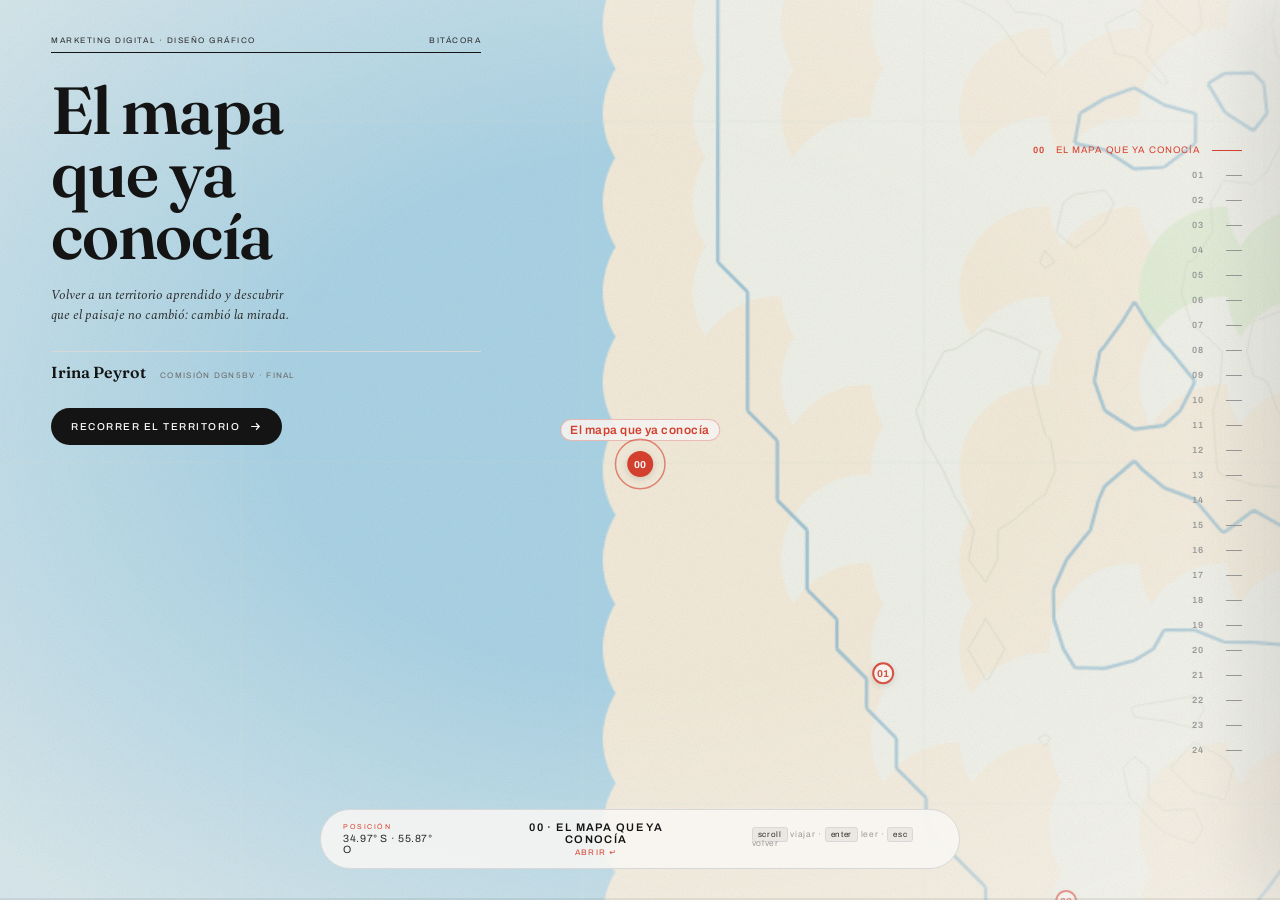
==== commit 8b8d5ecb: "Inicio 2" ====
--- a/index.html
+++ b/index.html
@@ -12,8 +12,9 @@
 <!-- ============ EL TERRITORIO ============ -->
 <div id="viewport" class="viewport">
   <div id="map-wrap" class="map-wrap">
-    <svg id="territory" viewBox="0 0 2600 1800" xmlns="http://www.w3.org/2000/svg" preserveAspectRatio="xMidYMid slice"><rect x="0" y="0" width="2600" height="1800" fill="#f7f5f0"/><g stroke="#9a9a9a" stroke-width="1" opacity="0.12"><line x1="0" y1="0" x2="0" y2="1800"/><line x1="90" y1="0" x2="90" y2="1800"/><line x1="180" y1="0" x2="180" y2="1800"/><line x1="270" y1="0" x2="270" y2="1800"/><line x1="360" y1="0" x2="360" y2="1800"/><line x1="450" y1="0" x2="450" y2="1800"/><line x1="540" y1="0" x2="540" y2="1800"/><line x1="630" y1="0" x2="630" y2="1800"/><line x1="720" y1="0" x2="720" y2="1800"/><line x1="810" y1="0" x2="810" y2="1800"/><line x1="900" y1="0" x2="900" y2="1800"/><line x1="990" y1="0" x2="990" y2="1800"/><line x1="1080" y1="0" x2="1080" y2="1800"/><line x1="1170" y1="0" x2="1170" y2="1800"/><line x1="1260" y1="0" x2="1260" y2="1800"/><line x1="1350" y1="0" x2="1350" y2="1800"/><line x1="1440" y1="0" x2="1440" y2="1800"/><line x1="1530" y1="0" x2="1530" y2="1800"/><line x1="1620" y1="0" x2="1620" y2="1800"/><line x1="1710" y1="0" x2="1710" y2="1800"/><line x1="1800" y1="0" x2="1800" y2="1800"/><line x1="1890" y1="0" x2="1890" y2="1800"/><line x1="1980" y1="0" x2="1980" y2="1800"/><line x1="2070" y1="0" x2="2070" y2="1800"/><line x1="2160" y1="0" x2="2160" y2="1800"/><line x1="2250" y1="0" x2="2250" y2="1800"/><line x1="2340" y1="0" x2="2340" y2="1800"/><line x1="2430" y1="0" x2="2430" y2="1800"/><line x1="2520" y1="0" x2="2520" y2="1800"/><line x1="0" y1="0" x2="2600" y2="0"/><line x1="0" y1="90" x2="2600" y2="90"/><line x1="0" y1="180" x2="2600" y2="180"/><line x1="0" y1="270" x2="2600" y2="270"/><line x1="0" y1="360" x2="2600" y2="360"/><line x1="0" y1="450" x2="2600" y2="450"/><line x1="0" y1="540" x2="2600" y2="540"/><line x1="0" y1="630" x2="2600" y2="630"/><line x1="0" y1="720" x2="2600" y2="720"/><line x1="0" y1="810" x2="2600" y2="810"/><line x1="0" y1="900" x2="2600" y2="900"/><line x1="0" y1="990" x2="2600" y2="990"/><line x1="0" y1="1080" x2="2600" y2="1080"/><line x1="0" y1="1170" x2="2600" y2="1170"/><line x1="0" y1="1260" x2="2600" y2="1260"/><line x1="0" y1="1350" x2="2600" y2="1350"/><line x1="0" y1="1440" x2="2600" y2="1440"/><line x1="0" y1="1530" x2="2600" y2="1530"/><line x1="0" y1="1620" x2="2600" y2="1620"/><line x1="0" y1="1710" x2="2600" y2="1710"/><line x1="0" y1="1800" x2="2600" y2="1800"/></g><path d="M1288.8 893.8L1293.8 881.5M1293.8 903.1L1288.8 893.8M1293.8 881.5L1312.4 877.3M1312.4 910.7L1293.8 903.1M1312.4 877.3L1319.3 893.8M1319.3 893.8L1312.4 910.7" fill="none" stroke="#cfcdc6" stroke-width="1.3" opacity="0.35" stroke-dasharray="2 5"/><path d="M1291.2 856.6L1293.8 852.8M1284.5 875.2L1291.2 856.6M1276.5 893.8L1284.5 875.2M1284.1 912.4L1276.5 893.8M1293.8 918.5L1284.1 912.4M1277.2 1117.0L1293.8 1111.0M1289.5 1135.6L1277.2 1117.0M1293.8 1137.7L1289.5 1135.6M1293.8 852.8L1312.4 853.3M1312.4 922.4L1293.8 918.5M1293.8 1111.0L1310.1 1117.0M1310.1 1117.0L1300.9 1135.6M1300.9 1135.6L1293.8 1137.7M1312.4 853.3L1315.7 856.6M1315.7 856.6L1326.7 875.2M1326.7 875.2L1331.0 883.5M1331.0 918.6L1312.4 922.4M1331.0 883.5L1336.4 893.8M1336.4 893.8L1333.3 912.4M1333.3 912.4L1331.0 918.6M1515.3 633.4L1517.0 630.9M1516.7 652.0L1515.3 633.4M1514.4 670.6L1516.7 652.0M1517.0 674.9L1514.4 670.6M1517.0 630.9L1518.6 633.4M1518.6 633.4L1517.4 652.0M1517.4 652.0L1520.0 670.6M1520.0 670.6L1517.0 674.9" fill="none" stroke="#cfcdc6" stroke-width="1.3" opacity="0.4" stroke-dasharray="2 5"/><path d="M842.5 838.0L847.4 828.7M847.4 850.3L842.5 838.0M847.4 828.7L866.0 820.6M852.2 856.6L847.4 850.3M866.0 860.7L852.2 856.6M880.0 819.4L884.6 818.0M866.0 820.6L881.6 838.0M880.0 819.4L884.6 821.3M881.6 838.0L884.6 843.6M879.1 875.2L866.0 860.7M884.6 884.5L879.1 875.2M898.9 782.2L903.2 781.3M903.2 783.4L898.9 782.2M884.6 818.0L886.3 819.4M886.3 819.4L884.6 821.3M884.6 843.6L895.8 856.6M895.8 856.6L891.7 875.2M891.7 875.2L884.6 884.5M903.2 781.3L904.5 782.2M904.5 782.2L903.2 783.4M935.9 819.4L940.4 815.7M929.6 838.0L935.9 819.4M928.2 856.6L929.6 838.0M938.6 875.2L928.2 856.6M940.4 877.2L938.6 875.2M957.1 689.2L959.0 670.8M959.0 693.8L957.1 689.2M940.4 815.7L959.0 814.4M959.0 865.6L943.7 875.2M943.7 875.2L940.4 877.2M951.8 1340.2L959.0 1323.9M959.0 1351.4L951.8 1340.2M959.1 670.6L977.6 666.6M959.0 670.8L959.1 670.6M977.6 698.5L959.0 693.8M959.0 814.4L970.1 819.4M970.1 819.4L977.6 827.4M977.6 849.5L972.6 856.6M972.6 856.6L959.0 865.6M976.2 1321.6L977.6 1321.4M959.0 1323.9L976.2 1321.6M977.6 1352.6L959.0 1351.4M977.6 666.6L996.2 668.5M996.2 681.2L993.6 689.2M993.6 689.2L977.6 698.5M977.6 827.4L991.1 838.0M985.3 856.6L977.6 849.5M991.1 838.0L996.2 843.6M996.2 866.1L985.3 856.6M977.6 1321.4L977.7 1321.6M977.7 1321.6L985.3 1340.2M985.3 1340.2L977.6 1352.6M996.2 668.5L999.8 670.6M999.8 670.6L996.2 681.2M1011.0 782.2L1014.8 781.3M1014.8 787.7L1011.0 782.2M996.2 843.6L1003.2 856.6M1012.8 875.2L996.2 866.1M1003.2 856.6L1014.8 874.0M1014.8 875.7L1012.8 875.2M1014.8 781.3L1033.4 779.9M1024.6 800.8L1014.8 787.7M1033.4 811.6L1024.6 800.8M1014.8 874.0L1021.0 875.2M1021.0 875.2L1014.8 875.7M1033.4 779.9L1052.0 778.8M1040.0 819.4L1033.4 811.6M1046.7 838.0L1040.0 819.4M1039.1 856.6L1046.7 838.0M1034.3 875.2L1039.1 856.6M1051.6 893.8L1034.3 875.2M1052.0 895.5L1051.6 893.8M1052.0 778.8L1070.6 775.9M1062.8 912.4L1052.0 895.5M1070.6 915.5L1062.8 912.4M1070.6 775.9L1075.8 782.2M1075.8 782.2L1074.0 800.8M1074.0 800.8L1084.1 819.4M1084.1 819.4L1089.2 825.8M1089.2 908.9L1083.1 912.4M1083.1 912.4L1070.6 915.5M1089.2 825.8L1107.8 837.9M1107.8 838.2L1103.2 856.6M1103.2 856.6L1107.8 866.4M1107.8 883.6L1098.7 893.8M1098.7 893.8L1089.2 908.9M1107.8 837.9L1107.8 838.0M1107.8 838.0L1107.8 838.2M1107.8 866.4L1116.3 875.2M1116.3 875.2L1107.8 883.6M1162.1 1358.8L1163.6 1356.0M1163.6 1361.3L1162.1 1358.8M1163.6 1356.0L1182.2 1347.9M1182.2 1368.7L1163.6 1361.3M1186.0 1340.2L1200.8 1332.4M1182.2 1347.9L1186.0 1340.2M1200.8 1372.7L1182.2 1368.7M1200.8 1332.4L1219.4 1326.5M1219.4 1375.8L1200.8 1372.7M1236.6 1321.6L1238.0 1320.4M1219.4 1326.5L1236.6 1321.6M1238.0 1367.6L1219.4 1375.8M1252.8 1117.0L1256.6 1112.3M1255.6 1135.6L1252.8 1117.0M1256.6 1136.6L1255.6 1135.6M1238.0 1320.4L1256.6 1313.5M1251.2 1377.4L1238.0 1367.6M1256.6 1380.0L1251.2 1377.4M1273.8 856.6L1275.2 851.5M1271.4 875.2L1273.8 856.6M1260.2 893.8L1271.4 875.2M1268.3 912.4L1260.2 893.8M1275.2 923.5L1268.3 912.4M1268.4 1098.4L1275.2 1093.4M1256.6 1112.3L1268.4 1098.4M1274.5 1154.2L1256.6 1136.6M1275.2 1154.9L1274.5 1154.2M1256.6 1313.5L1275.2 1320.7M1275.2 1380.4L1256.6 1380.0M1289.5 819.4L1293.8 816.2M1282.6 838.0L1289.5 819.4M1275.2 851.5L1282.6 838.0M1293.8 928.8L1275.2 923.5M1275.2 1093.4L1293.8 1095.2M1293.8 1161.3L1275.2 1154.9M1275.2 1320.7L1277.3 1321.6M1277.3 1321.6L1293.8 1330.8M1293.8 1371.1L1281.8 1377.4M1281.8 1377.4L1275.2 1380.4M1293.8 816.2L1312.4 816.2M1304.1 931.0L1293.8 928.8M1312.4 933.4L1304.1 931.0M1293.8 1095.2L1312.4 1096.8M1312.4 1160.9L1293.8 1161.3M1293.8 1330.8L1312.4 1328.6M1312.4 1369.8L1293.8 1371.1M1312.4 816.2L1319.1 819.4M1319.1 819.4L1331.0 831.4M1331.0 941.6L1312.4 933.4M1312.4 1096.8L1315.0 1098.4M1315.0 1098.4L1331.0 1114.9M1331.0 1143.0L1326.1 1154.2M1326.1 1154.2L1312.4 1160.9M1312.4 1328.6L1315.9 1340.2M1315.9 1340.2L1324.2 1358.8M1324.2 1358.8L1312.4 1369.8M1331.0 831.4L1337.5 838.0M1337.5 838.0L1342.1 856.6M1342.1 856.6L1349.6 864.5M1349.6 949.6L1331.0 941.6M1349.6 949.7L1349.6 949.6M1331.0 1114.9L1335.9 1117.0M1335.9 1117.0L1334.6 1135.6M1334.6 1135.6L1331.0 1143.0M1349.6 864.5L1368.2 873.8M1368.2 879.5L1355.0 893.8M1355.0 893.8L1350.6 912.4M1350.6 912.4L1358.0 931.0M1358.0 931.0L1349.7 949.6M1349.7 949.6L1349.6 949.7M1368.2 873.8L1370.5 875.2M1370.5 875.2L1368.2 879.5M1399.6 633.4L1405.4 618.8M1402.4 652.0L1399.6 633.4M1398.2 670.6L1402.4 652.0M1397.0 689.2L1398.2 670.6M1405.4 701.3L1397.0 689.2M1405.4 618.8L1424.0 618.9M1424.0 641.8L1410.5 652.0M1410.5 652.0L1424.0 664.4M1424.0 699.8L1405.4 701.3M1424.0 618.9L1429.5 633.4M1429.5 633.4L1424.0 641.8M1424.0 664.4L1427.9 670.6M1427.9 670.6L1432.1 689.2M1432.1 689.2L1424.0 699.8M1461.1 726.4L1461.2 726.3M1461.2 726.7L1461.1 726.4M1461.2 726.3L1479.8 726.2M1479.8 726.5L1461.2 726.7M1494.4 633.4L1498.4 620.6M1494.0 652.0L1494.4 633.4M1492.9 670.6L1494.0 652.0M1489.7 689.2L1492.9 670.6M1489.1 707.8L1489.7 689.2M1479.8 726.2L1479.9 726.4M1489.1 707.8L1498.4 713.7M1479.9 726.4L1479.8 726.5M1497.5 782.2L1498.4 780.5M1498.0 800.8L1497.5 782.2M1498.4 801.4L1498.0 800.8M1512.0 596.2L1517.0 590.2M1501.5 614.8L1512.0 596.2M1498.4 620.6L1501.5 614.8M1517.0 701.0L1506.7 707.8M1506.7 707.8L1498.4 713.7M1498.4 780.5L1517.0 773.6M1517.0 805.6L1498.4 801.4M1517.0 590.2L1535.6 585.5M1535.6 701.6L1517.0 701.0M1517.0 773.6L1535.6 780.2M1535.6 801.2L1517.0 805.6M1535.6 585.5L1545.9 596.2M1545.9 596.2L1538.6 614.8M1538.6 614.8L1539.1 633.4M1539.1 633.4L1547.0 652.0M1547.0 652.0L1543.3 670.6M1543.3 670.6L1546.1 689.2M1546.1 689.2L1535.6 701.6M1535.6 780.2L1554.2 780.4M1554.2 797.7L1546.9 800.8M1546.9 800.8L1535.6 801.2M1554.2 780.4L1572.8 780.1M1562.4 800.8L1554.2 797.7M1572.8 801.9L1562.4 800.8M1572.8 780.1L1591.4 771.5M1591.4 815.2L1572.8 801.9M1591.4 771.5L1610.0 779.2M1610.0 785.7L1602.7 800.8M1602.7 800.8L1591.4 815.2M1626.6 559.0L1628.6 558.4M1612.3 577.6L1626.6 559.0M1628.6 584.4L1612.3 577.6M1610.0 779.2L1612.4 782.2M1612.4 782.2L1610.0 785.7M1628.6 558.4L1629.6 559.0M1629.6 559.0L1632.9 577.6M1632.9 577.6L1628.6 584.4M1682.3 689.2L1684.4 686.2M1683.6 707.8L1682.3 689.2M1684.4 710.0L1683.6 707.8M1698.9 670.6L1703.0 667.5M1684.4 686.2L1698.9 670.6M1703.0 697.1L1688.0 707.8M1688.0 707.8L1684.4 710.0M1703.0 667.5L1721.6 661.5M1721.6 694.0L1703.0 697.1M1721.6 661.5L1740.2 660.6M1740.2 694.0L1721.6 694.0M1740.2 660.6L1755.3 670.6M1755.3 670.6L1758.8 684.1M1758.8 689.7L1740.2 694.0M1758.8 684.1L1759.4 689.2M1759.4 689.2L1758.8 689.7" fill="none" stroke="#cfcdc6" stroke-width="1.3" opacity="0.5" stroke-dasharray="2 5"/><path d="M512.6 707.8L494.0 726.4M494.0 726.4L512.6 728.1M512.6 813.5L494.0 819.4M494.0 819.4L494.0 838.0M494.0 838.0L494.0 856.6M494.0 856.6L494.0 856.6M494.0 949.6L494.0 949.6M494.0 949.6L494.0 968.2M494.0 968.2L494.0 986.8M494.0 986.8L494.0 1005.4M494.0 1005.4L494.0 1024.0M494.0 1024.0L494.0 1042.6M494.0 1042.6L494.0 1061.2M494.0 1061.2L512.6 1079.8M531.2 717.5L512.6 707.8M512.6 728.1L531.2 739.1M531.2 817.9L512.6 813.5M512.6 1079.8L512.6 1079.8M512.6 1079.8L512.6 1098.4M512.6 1098.4L512.6 1117.0M512.6 1117.0L512.6 1135.6M512.6 1135.6L531.2 1154.2M549.8 596.2L531.2 614.8M531.2 614.8L549.8 632.3M549.8 657.4L547.2 670.6M547.2 670.6L549.8 673.6M536.7 726.4L531.2 717.5M531.2 739.1L536.7 726.4M531.5 819.4L531.2 817.9M540.0 838.0L531.5 819.4M549.8 851.9L540.0 838.0M531.2 1154.2L531.2 1154.2M531.2 1154.2L531.2 1172.8M531.2 1172.8L531.2 1191.4M531.2 1191.4L549.8 1210.0M568.4 592.9L549.8 596.2M549.8 596.2L549.8 596.2M549.8 632.3L550.0 633.4M550.0 633.4L550.3 652.0M550.3 652.0L549.8 657.4M549.8 673.6L553.6 689.2M553.6 689.2L568.4 700.7M552.3 856.6L549.8 851.9M568.4 871.1L552.3 856.6M549.8 1210.0L549.8 1210.0M549.8 1210.0L568.4 1226.4M573.5 596.2L568.4 592.9M570.6 614.8L573.5 596.2M584.9 633.4L570.6 614.8M587.0 633.7L584.9 633.4M582.6 689.2L587.0 684.4M568.4 700.7L582.6 689.2M583.6 875.2L568.4 871.1M587.0 875.9L583.6 875.2M573.4 949.6L587.0 935.9M587.0 965.4L573.4 949.6M571.8 1210.0L587.0 1198.0M568.4 1226.4L571.8 1210.0M605.6 527.7L590.1 540.4M590.1 540.4L605.6 555.1M605.6 563.3L594.3 577.6M594.3 577.6L604.3 596.2M604.3 596.2L596.0 614.8M596.0 614.8L588.1 633.4M588.1 633.4L587.0 633.7M601.5 670.6L605.6 664.4M587.0 684.4L601.5 670.6M605.6 860.9L588.2 875.2M588.2 875.2L587.0 875.9M596.7 931.0L605.6 927.4M587.0 935.9L596.7 931.0M589.3 968.2L587.0 965.4M605.6 977.2L589.3 968.2M593.8 1079.8L605.6 1066.6M594.4 1098.4L593.8 1079.8M587.3 1117.0L594.4 1098.4M603.4 1135.6L587.3 1117.0M604.4 1154.2L603.4 1135.6M602.7 1172.8L604.4 1154.2M595.6 1191.4L602.7 1172.8M587.0 1198.0L595.6 1191.4M605.6 1295.5L587.0 1303.0M587.0 1303.0L605.6 1321.6M624.2 531.7L605.6 527.7M605.6 555.1L606.8 559.0M606.8 559.0L605.6 563.3M605.6 664.4L624.2 657.0M624.2 846.6L611.4 856.6M611.4 856.6L605.6 860.9M605.6 927.4L624.2 928.9M624.2 986.1L605.6 977.2M611.7 1061.2L624.2 1053.7M605.6 1066.6L611.7 1061.2M624.2 1278.6L616.9 1284.4M616.9 1284.4L605.6 1295.5M605.6 1321.6L605.6 1321.6M605.6 1321.6L605.6 1340.2M605.6 1340.2L624.2 1358.8M642.8 519.1L637.3 521.8M637.3 521.8L624.2 531.7M624.2 657.0L642.8 668.6M642.8 838.9L624.2 846.6M624.2 928.9L625.6 931.0M625.6 931.0L642.8 940.3M626.9 986.8L624.2 986.1M642.8 1002.6L626.9 986.8M624.2 1053.7L627.4 1061.2M627.4 1061.2L639.2 1079.8M639.2 1079.8L642.8 1084.1M642.8 1143.6L636.6 1154.2M636.6 1154.2L634.9 1172.8M634.9 1172.8L642.8 1176.0M642.8 1273.1L624.2 1278.6M624.2 1358.8L624.2 1358.8M624.2 1358.8L642.8 1377.4M661.4 391.6L642.8 410.2M642.8 410.2L661.4 413.6M661.4 501.4L658.7 503.2M658.7 503.2L642.8 519.1M642.8 668.6L661.4 652.9M661.4 855.0L642.8 838.9M654.9 931.0L661.4 924.3M642.8 940.3L656.8 949.6M654.9 931.0L661.4 942.5M656.8 949.6L661.4 964.8M661.4 969.4L644.1 986.8M644.1 986.8L642.8 1002.6M642.8 1084.1L654.6 1098.4M654.6 1098.4L655.8 1117.0M655.8 1117.0L645.9 1135.6M645.9 1135.6L642.8 1143.6M642.8 1176.0L661.4 1185.1M661.4 1265.8L661.2 1265.8M661.2 1265.8L642.8 1273.1M642.8 1377.4L642.8 1377.4M642.8 1377.4L661.4 1396.0M680.0 373.0L661.4 391.6M661.4 391.6L661.4 391.6M661.4 413.6L680.0 417.2M680.0 482.3L677.7 484.6M677.7 484.6L661.4 501.4M663.0 652.0L680.0 646.9M661.4 652.9L663.0 652.0M680.0 737.6L677.4 745.0M677.4 745.0L680.0 747.9M662.9 856.6L661.4 855.0M676.7 875.2L662.9 856.6M680.0 879.0L676.7 875.2M678.8 912.4L680.0 910.7M661.4 924.3L678.8 912.4M680.0 944.9L661.4 942.5M661.4 964.8L662.9 968.2M662.9 968.2L661.4 969.4M661.4 1185.1L672.0 1191.4M672.0 1191.4L680.0 1195.9M661.5 1265.8L661.4 1265.8M680.0 1276.5L661.5 1265.8M661.4 1396.0L661.4 1396.0M661.4 1396.0L661.4 1414.6M661.4 1414.6L680.0 1433.2M698.6 354.4L680.0 373.0M680.0 373.0L680.0 373.0M680.0 417.2L698.6 410.8M698.6 478.0L680.0 482.3M680.0 646.9L698.6 650.9M698.6 721.5L688.4 726.4M688.4 726.4L680.0 737.6M680.0 747.9L698.6 762.0M698.6 857.8L684.6 875.2M684.6 875.2L680.0 879.0M680.0 910.7L682.6 912.4M682.6 912.4L698.6 917.4M692.7 949.6L680.0 944.9M698.6 953.8L692.7 949.6M692.5 1191.4L698.6 1190.4M680.0 1195.9L692.5 1191.4M698.6 1277.4L680.0 1276.5M680.0 1433.2L698.6 1431.7M717.2 335.8L698.6 354.4M698.6 354.4L698.6 354.4M698.6 410.8L717.1 428.8M717.1 428.8L717.2 429.7M717.2 451.9L713.0 466.0M713.0 466.0L698.6 478.0M698.6 650.9L717.2 644.0M717.2 721.8L698.6 721.5M698.6 762.0L700.2 763.6M700.2 763.6L699.9 782.2M699.9 782.2L708.2 800.8M708.2 800.8L717.2 815.1M717.2 852.9L700.4 856.6M700.4 856.6L698.6 857.8M698.6 917.4L708.1 931.0M708.1 931.0L700.6 949.6M700.6 949.6L698.6 953.8M698.6 1190.4L700.4 1191.4M700.4 1191.4L715.3 1210.0M715.3 1210.0L717.2 1212.1M717.2 1282.8L698.6 1277.4M715.7 1340.2L717.2 1339.4M717.2 1342.4L715.7 1340.2M704.6 1414.6L717.2 1404.3M698.6 1431.7L704.6 1414.6M735.8 317.2L717.2 335.8M717.2 335.8L717.2 335.8M717.2 429.7L720.2 447.4M720.2 447.4L717.2 451.9M717.2 644.0L735.8 642.9M730.3 726.4L717.2 721.8M735.8 728.9L730.3 726.4M717.2 815.1L721.9 819.4M721.9 819.4L735.8 830.3M735.8 846.9L717.2 852.9M720.8 1210.0L735.8 1196.6M717.2 1212.1L720.8 1210.0M735.8 1282.6L717.2 1282.8M717.2 1339.4L718.2 1340.2M718.2 1340.2L717.2 1342.4M727.7 1396.0L735.8 1380.2M717.2 1404.3L727.7 1396.0M754.4 298.6L735.8 317.2M735.8 317.2L735.8 317.2M735.8 642.9L754.4 642.4M751.9 745.0L735.8 728.9M754.4 745.7L751.9 745.0M752.5 819.4L754.4 818.6M735.8 830.3L752.5 819.4M754.4 854.4L735.8 846.9M740.5 1191.4L754.4 1186.5M735.8 1196.6L740.5 1191.4M754.4 1282.0L735.8 1282.6M735.8 1380.2L754.4 1383.8M773.0 280.0L754.4 298.6M754.4 298.6L754.4 298.6M754.4 642.4L773.0 646.4M773.0 747.7L754.4 745.7M754.4 818.6L773.0 807.1M755.2 856.6L754.4 854.4M773.0 867.2L755.2 856.6M754.4 1186.5L773.0 1182.5M758.9 1284.4L754.4 1282.0M773.0 1295.9L758.9 1284.4M754.4 1383.8L760.1 1396.0M760.1 1396.0L760.3 1414.6M760.3 1414.6L772.1 1433.2M772.1 1433.2L773.0 1434.8M773.0 1484.7L767.5 1489.0M767.5 1489.0L754.4 1507.6M754.4 1507.6L773.0 1526.2M791.6 261.4L773.0 280.0M773.0 280.0L773.0 280.0M773.0 646.4L791.6 649.2M789.5 763.6L773.0 747.7M779.0 782.2L789.5 763.6M777.1 800.8L779.0 782.2M773.0 807.1L777.1 800.8M790.2 875.2L773.0 867.2M791.6 878.5L790.2 875.2M773.0 1182.5L791.6 1175.7M791.6 1285.0L773.0 1295.9M773.0 1434.8L781.6 1451.8M781.6 1451.8L778.0 1470.4M778.0 1470.4L773.0 1484.7M773.0 1526.2L773.0 1526.2M773.0 1526.2L791.6 1544.8M810.2 242.8L791.6 261.4M791.6 261.4L791.6 261.4M791.6 649.2L796.3 652.0M796.3 652.0L810.2 663.2M800.9 893.8L791.6 878.5M797.9 912.4L800.9 893.8M803.0 931.0L797.9 912.4M810.2 948.1L803.0 931.0M795.6 1172.8L810.2 1167.3M791.6 1175.7L795.6 1172.8M810.2 1260.7L804.8 1265.8M804.8 1265.8L793.5 1284.4M793.5 1284.4L791.6 1285.0M791.6 1544.8L810.2 1544.8M828.8 242.8L810.2 242.8M810.2 663.2L828.8 654.8M828.8 762.6L827.3 763.6M827.3 763.6L828.8 764.3M828.8 942.5L810.2 948.1M826.6 986.8L828.8 982.4M828.8 988.6L826.6 986.8M810.2 1167.3L817.4 1172.8M817.4 1172.8L828.8 1184.5M814.8 1265.8L810.2 1260.7M828.8 1282.9L814.8 1265.8M810.2 1544.8L810.2 1544.8M810.2 1544.8L828.8 1563.4M847.4 224.2L828.8 242.8M828.8 242.8L828.8 242.8M828.8 654.8L844.6 670.6M844.6 670.6L847.4 687.0M847.4 690.6L837.5 707.8M837.5 707.8L847.4 725.0M830.7 763.6L828.8 762.6M828.8 764.3L830.7 763.6M833.1 949.6L828.8 942.5M844.9 968.2L833.1 949.6M828.8 982.4L833.0 986.8M844.9 968.2L847.4 970.6M833.0 986.8L828.8 988.6M828.8 1184.5L847.4 1188.3M839.2 1284.4L828.8 1282.9M847.4 1285.1L839.2 1284.4M828.8 1563.4L828.8 1563.4M828.8 1563.4L847.4 1582.0M866.0 205.6L847.4 224.2M847.4 224.2L847.4 224.2M847.4 687.0L848.0 689.2M848.0 689.2L847.4 690.6M847.4 725.0L847.9 726.4M847.9 726.4L856.1 745.0M856.1 745.0L866.0 749.2M866.0 928.0L863.6 931.0M863.6 931.0L866.0 931.4M866.0 961.5L850.7 968.2M850.7 968.2L847.4 970.6M847.4 1188.3L854.9 1191.4M854.9 1191.4L865.9 1210.0M865.9 1210.0L866.0 1210.2M866.0 1255.1L860.7 1265.8M860.7 1265.8L852.6 1284.4M852.6 1284.4L847.4 1285.1M847.4 1582.0L866.0 1582.0M884.6 205.6L866.0 205.6M869.1 745.0L884.6 731.7M866.0 749.2L869.1 745.0M866.3 931.0L866.0 928.0M866.0 931.4L866.3 931.0M884.6 955.0L866.0 961.5M866.3 1210.0L884.6 1194.0M866.0 1210.2L882.6 1228.6M866.3 1210.0L884.6 1225.4M882.6 1228.6L884.6 1231.7M884.6 1257.0L866.0 1255.1M866.0 1582.0L866.0 1582.0M866.0 1582.0L884.6 1600.6M903.2 187.0L884.6 205.6M884.6 205.6L884.6 205.6M897.7 726.4L903.2 724.1M884.6 731.7L897.7 726.4M903.2 956.0L884.6 955.0M884.6 1194.0L888.9 1210.0M888.9 1210.0L884.6 1225.4M884.6 1231.7L891.5 1247.2M891.5 1247.2L884.6 1257.0M884.6 1600.6L884.6 1600.6M884.6 1600.6L903.2 1619.2M921.8 187.0L903.2 187.0M903.2 724.1L921.8 717.7M921.8 930.9L921.7 931.0M921.7 931.0L908.3 949.6M908.3 949.6L903.2 956.0M917.1 1358.8L921.8 1353.5M921.8 1372.2L917.1 1358.8M919.3 1396.0L921.8 1386.6M921.8 1402.4L919.3 1396.0M903.2 1619.2L921.8 1619.2M940.4 168.4L921.8 187.0M921.8 187.0L921.8 187.0M935.5 652.0L940.4 647.0M936.8 670.6L935.5 652.0M937.9 689.2L936.8 670.6M940.4 698.1L937.9 689.2M921.8 717.7L940.4 711.9M922.0 931.0L921.8 930.9M940.4 934.6L922.0 931.0M938.3 1321.6L940.4 1318.9M930.1 1340.2L938.3 1321.6M921.8 1353.5L930.1 1340.2M927.3 1377.4L921.8 1372.2M921.8 1386.6L927.0 1396.0M927.3 1377.4L940.4 1386.2M929.2 1414.6L921.8 1402.4M927.0 1396.0L940.4 1404.7M930.0 1433.2L929.2 1414.6M935.7 1451.8L930.0 1433.2M940.4 1462.6L935.7 1451.8M921.8 1619.2L921.8 1619.2M921.8 1619.2L940.4 1637.8M959.0 168.4L940.4 168.4M940.4 647.0L959.0 650.0M942.9 707.8L940.4 698.1M940.4 711.9L942.9 707.8M959.0 937.9L940.4 934.6M950.3 1303.0L959.0 1288.0M940.4 1318.9L950.3 1303.0M959.0 1396.0L940.4 1386.2M940.4 1404.7L959.0 1396.0M945.1 1470.4L940.4 1462.6M946.4 1489.0L945.1 1470.4M955.2 1507.6L946.4 1489.0M959.0 1509.8L955.2 1507.6M940.4 1637.8L959.0 1637.8M977.6 149.8L959.0 168.4M959.0 168.4L959.0 168.4M971.4 484.6L977.6 475.0M977.6 488.4L971.4 484.6M959.0 650.0L968.9 652.0M968.9 652.0L977.6 652.8M977.6 940.7L959.0 937.9M959.0 1288.0L977.6 1292.7M977.6 1414.1L976.2 1414.6M976.2 1414.6L977.6 1415.9M977.6 1509.4L959.0 1509.8M959.0 1637.8L959.0 1637.8M959.0 1637.8L977.6 1656.4M994.9 168.4L977.6 149.8M996.2 168.6L994.9 168.4M977.6 475.0L982.6 484.6M992.7 503.2L977.6 488.4M982.6 484.6L996.2 498.6M991.0 521.8L992.7 503.2M996.2 526.6L991.0 521.8M980.1 652.0L996.2 637.1M977.6 652.8L980.1 652.0M996.2 754.8L982.3 763.6M982.3 763.6L996.2 767.9M996.2 933.7L977.6 940.7M977.6 1292.7L988.0 1303.0M988.0 1303.0L996.2 1317.4M978.2 1414.6L977.6 1414.1M977.6 1415.9L994.7 1433.2M978.2 1414.6L996.2 1432.5M994.7 1433.2L983.4 1451.8M983.4 1451.8L996.2 1464.1M996.2 1478.0L989.1 1489.0M989.1 1489.0L979.1 1507.6M979.1 1507.6L977.6 1509.4M977.6 1656.4L996.2 1656.4M1014.8 131.2L996.2 149.8M996.2 149.8L998.3 168.4M998.3 168.4L996.2 168.6M996.2 498.6L1014.8 503.0M1009.6 540.4L996.2 526.6M1005.2 559.0L1009.6 540.4M1004.8 577.6L1005.2 559.0M1014.8 587.8L1004.8 577.6M996.2 637.1L1014.8 645.5M1014.8 717.3L1002.1 726.4M1002.1 726.4L1003.0 745.0M1003.0 745.0L996.2 754.8M996.2 767.9L1014.8 764.9M1014.8 925.6L1004.7 931.0M1004.7 931.0L996.2 933.7M996.2 1317.4L1002.0 1321.6M1002.0 1321.6L1014.2 1340.2M1014.2 1340.2L1014.8 1342.9M1014.8 1415.0L996.2 1432.5M996.2 1464.1L998.2 1470.4M998.2 1470.4L996.2 1478.0M996.2 1656.4L1014.8 1656.4M1033.4 131.2L1014.8 131.2M1022.6 168.4L1033.4 158.3M1033.4 171.0L1022.6 168.4M1014.8 503.0L1033.4 496.9M1033.4 592.2L1014.8 587.8M1014.8 645.5L1020.6 652.0M1020.6 652.0L1033.4 658.5M1033.4 716.2L1014.8 717.3M1019.4 763.6L1033.4 756.6M1014.8 764.9L1019.4 763.6M1033.4 929.6L1014.8 925.6M1014.8 1342.9L1017.9 1358.8M1017.9 1358.8L1021.3 1377.4M1021.3 1377.4L1029.0 1396.0M1029.0 1396.0L1015.1 1414.6M1015.1 1414.6L1014.8 1415.0M1026.0 1563.4L1033.4 1554.7M1033.4 1573.5L1026.0 1563.4M1014.8 1656.4L1014.8 1656.4M1014.8 1656.4L1033.4 1675.0M1052.0 131.2L1033.4 131.2M1033.4 158.3L1036.8 168.4M1036.8 168.4L1033.4 171.0M1033.4 496.9L1047.9 503.2M1047.9 503.2L1052.0 504.4M1049.5 596.2L1033.4 592.2M1052.0 596.9L1049.5 596.2M1043.6 652.0L1052.0 647.9M1033.4 658.5L1043.6 652.0M1052.0 710.9L1033.4 716.2M1033.4 756.6L1052.0 755.4M1034.9 931.0L1033.4 929.6M1052.0 934.0L1034.9 931.0M1047.3 1544.8L1052.0 1542.3M1033.4 1554.7L1047.3 1544.8M1052.0 1578.8L1033.4 1573.5M1033.4 1675.0L1052.0 1675.0M1070.6 138.5L1052.0 131.2M1061.3 335.8L1070.6 318.5M1061.3 354.4L1061.3 335.8M1070.6 367.4L1061.3 354.4M1059.0 503.2L1070.6 502.5M1052.0 504.4L1059.0 503.2M1070.6 602.8L1052.0 596.9M1052.0 647.9L1058.2 652.0M1058.2 652.0L1070.6 663.6M1067.4 726.4L1052.0 710.9M1069.8 745.0L1067.4 726.4M1052.0 755.4L1069.8 745.0M1070.6 942.4L1052.0 934.0M1052.0 1542.3L1058.2 1544.8M1058.2 1544.8L1070.6 1549.1M1053.8 1582.0L1052.0 1578.8M1066.1 1600.6L1053.8 1582.0M1070.6 1607.2L1066.1 1600.6M1052.0 1675.0L1070.6 1675.0M1089.2 143.5L1070.6 138.5M1074.1 317.2L1089.2 313.0M1070.6 318.5L1074.1 317.2M1089.2 367.9L1070.6 367.4M1070.6 502.5L1073.3 503.2M1073.3 503.2L1089.2 510.1M1089.2 598.9L1070.6 602.8M1070.6 663.6L1089.2 669.4M1089.2 940.7L1070.6 942.4M1070.6 1549.1L1089.2 1547.6M1089.2 1609.8L1070.6 1607.2M1070.6 1675.0L1070.6 1675.0M1070.6 1675.0L1089.2 1693.6M1107.8 143.9L1089.2 143.5M1089.2 313.0L1093.3 317.2M1093.3 317.2L1107.8 333.4M1107.8 355.4L1089.2 367.9M1089.2 510.1L1099.9 521.8M1099.9 521.8L1107.8 529.5M1107.8 555.8L1099.3 559.0M1099.3 559.0L1091.1 577.6M1091.1 577.6L1098.1 596.2M1098.1 596.2L1089.2 598.9M1089.2 669.4L1093.7 670.6M1093.7 670.6L1099.1 689.2M1099.1 689.2L1093.5 707.8M1093.5 707.8L1107.8 720.3M1107.8 740.2L1104.8 745.0M1104.8 745.0L1101.2 763.6M1101.2 763.6L1101.7 782.2M1101.7 782.2L1106.4 800.8M1106.4 800.8L1107.8 802.9M1107.8 933.4L1089.2 940.7M1089.2 1547.6L1107.8 1558.8M1107.8 1588.6L1093.8 1600.6M1093.8 1600.6L1089.2 1609.8M1089.2 1693.6L1107.8 1693.6M1114.2 149.8L1107.8 143.9M1126.4 154.0L1114.2 149.8M1112.1 242.8L1126.4 227.5M1118.3 261.4L1112.1 242.8M1123.8 280.0L1118.3 261.4M1126.4 283.5L1123.8 280.0M1107.8 333.4L1109.6 335.8M1109.6 335.8L1113.5 354.4M1113.5 354.4L1107.8 355.4M1107.8 529.5L1116.3 540.4M1116.3 540.4L1107.8 555.8M1107.8 720.3L1112.1 726.4M1112.1 726.4L1107.8 740.2M1107.8 802.9L1126.4 817.9M1126.4 820.0L1123.4 838.0M1123.4 838.0L1126.4 843.9M1126.4 918.3L1111.5 931.0M1111.5 931.0L1107.8 933.4M1107.8 1558.8L1110.3 1563.4M1110.3 1563.4L1111.9 1582.0M1111.9 1582.0L1107.8 1588.6M1107.8 1693.6L1126.4 1693.6M1145.0 158.2L1126.4 154.0M1136.2 224.2L1145.0 219.6M1126.4 227.5L1136.2 224.2M1145.0 266.4L1129.4 280.0M1129.4 280.0L1126.4 283.5M1126.4 817.9L1126.5 819.4M1126.5 819.4L1126.4 820.0M1126.4 843.9L1137.4 856.6M1137.4 856.6L1145.0 874.2M1145.0 876.9L1140.2 893.8M1140.2 893.8L1137.3 912.4M1137.3 912.4L1126.4 918.3M1139.6 1340.2L1145.0 1328.4M1139.6 1358.8L1139.6 1340.2M1140.4 1377.4L1139.6 1358.8M1145.0 1383.3L1140.4 1377.4M1126.4 1693.6L1145.0 1693.6M1163.6 155.9L1145.0 158.2M1159.8 205.6L1163.6 199.7M1145.0 219.6L1159.8 205.6M1163.6 268.5L1145.0 266.4M1145.0 874.2L1145.3 875.2M1145.3 875.2L1145.0 876.9M1147.9 1321.6L1163.6 1307.0M1145.0 1328.4L1147.9 1321.6M1154.9 1396.0L1145.0 1383.3M1163.6 1401.9L1154.9 1396.0M1159.8 1675.0L1163.6 1670.5M1145.0 1693.6L1159.8 1675.0M1179.5 168.4L1163.6 155.9M1181.0 187.0L1179.5 168.4M1163.6 199.7L1181.0 187.0M1182.2 274.9L1163.6 268.5M1163.6 1307.0L1182.2 1309.8M1176.4 1414.6L1163.6 1401.9M1182.2 1418.7L1176.4 1414.6M1176.0 1656.4L1182.2 1654.7M1163.6 1670.5L1176.0 1656.4M1200.8 271.3L1182.2 274.9M1193.1 1228.6L1200.8 1228.1M1200.8 1229.9L1193.1 1228.6M1196.9 1303.0L1200.8 1301.3M1182.2 1309.8L1196.9 1303.0M1200.8 1415.8L1182.2 1418.7M1182.2 1654.7L1200.8 1651.7M1219.4 242.8L1219.4 242.8M1219.4 242.8L1219.4 242.8M1219.4 269.9L1200.8 271.3M1200.8 1228.1L1201.3 1228.6M1201.3 1228.6L1200.8 1229.9M1200.8 1301.3L1219.4 1296.9M1219.4 1410.3L1205.9 1414.6M1205.9 1414.6L1200.8 1415.8M1200.8 1651.7L1210.9 1656.4M1210.9 1656.4L1219.4 1665.3M1238.0 94.0L1228.3 112.6M1228.3 112.6L1227.1 131.2M1227.1 131.2L1224.4 149.8M1224.4 149.8L1238.0 154.8M1219.4 242.8L1219.4 242.8M1219.4 242.8L1219.4 242.8M1238.0 268.3L1219.4 269.9M1237.1 1117.0L1238.0 1115.4M1236.3 1135.6L1237.1 1117.0M1238.0 1139.4L1236.3 1135.6M1227.9 1284.4L1238.0 1275.3M1219.4 1296.9L1227.9 1284.4M1226.0 1414.6L1219.4 1410.3M1238.0 1423.0L1226.0 1414.6M1237.0 1656.4L1238.0 1656.2M1219.4 1665.3L1237.0 1656.4M1256.6 94.0L1238.0 94.0M1238.0 154.8L1256.6 158.0M1256.6 265.3L1238.0 268.3M1254.3 559.0L1256.6 555.3M1256.6 564.1L1254.3 559.0M1250.4 875.2L1256.6 867.5M1239.2 893.8L1250.4 875.2M1250.8 912.4L1239.2 893.8M1254.1 931.0L1250.8 912.4M1256.6 936.3L1254.1 931.0M1251.3 1098.4L1256.6 1092.5M1238.0 1115.4L1251.3 1098.4M1252.0 1154.2L1238.0 1139.4M1256.6 1159.8L1252.0 1154.2M1238.0 1275.3L1256.6 1276.3M1256.0 1433.2L1238.0 1423.0M1256.6 1433.9L1256.0 1433.2M1238.0 1656.2L1240.9 1656.4M1240.9 1656.4L1256.6 1672.9M1256.6 1681.1L1251.8 1693.6M1251.8 1693.6L1256.6 1712.2M1256.6 94.0L1256.6 94.0M1256.6 158.0L1275.2 164.2M1275.2 233.5L1270.6 242.8M1270.6 242.8L1262.3 261.4M1262.3 261.4L1256.6 265.3M1256.6 555.3L1275.2 541.7M1270.5 577.6L1256.6 564.1M1275.2 578.8L1270.5 577.6M1272.6 819.4L1275.2 813.1M1265.1 838.0L1272.6 819.4M1260.6 856.6L1265.1 838.0M1256.6 867.5L1260.6 856.6M1275.2 939.9L1256.6 936.3M1256.6 1092.5L1275.2 1080.9M1268.2 1172.8L1256.6 1159.8M1275.2 1177.3L1268.2 1172.8M1256.6 1276.3L1275.2 1283.5M1275.2 1449.9L1256.6 1433.9M1256.6 1672.9L1275.2 1667.9M1275.2 1685.9L1256.6 1681.1M1256.6 1712.2L1275.2 1712.2M1275.2 164.2L1277.7 168.4M1277.7 168.4L1291.9 187.0M1291.9 187.0L1293.8 194.0M1279.3 242.8L1275.2 233.5M1289.5 261.4L1279.3 242.8M1293.8 265.0L1289.5 261.4M1275.2 541.7L1293.8 551.8M1293.8 578.4L1275.2 578.8M1275.2 813.1L1293.8 804.1M1293.8 948.6L1275.2 939.9M1275.2 1080.9L1293.8 1082.2M1293.8 1186.6L1275.2 1177.3M1275.2 1283.5L1279.1 1284.4M1279.1 1284.4L1293.8 1290.3M1293.8 1421.3L1285.9 1433.2M1285.9 1433.2L1275.2 1449.9M1275.2 1667.9L1284.0 1675.0M1284.0 1675.0L1275.2 1685.9M1275.2 1712.2L1293.8 1712.2M1293.8 194.0L1312.4 202.4M1312.4 210.5L1306.5 224.2M1306.5 224.2L1312.4 227.0M1312.4 264.6L1293.8 265.0M1293.8 551.8L1312.4 544.9M1312.4 584.1L1293.8 578.4M1309.0 745.0L1312.4 743.6M1312.4 750.4L1309.0 745.0M1293.8 804.1L1312.4 804.9M1312.4 947.3L1293.8 948.6M1293.8 1082.2L1312.4 1083.2M1312.4 1182.7L1293.8 1186.6M1307.9 1284.4L1312.4 1283.5M1293.8 1290.3L1307.9 1284.4M1312.4 1428.9L1293.8 1421.3M1304.2 1675.0L1312.4 1664.9M1305.7 1693.6L1304.2 1675.0M1293.8 1712.2L1305.7 1693.6M1325.6 168.4L1331.0 162.7M1317.9 187.0L1325.6 168.4M1312.4 202.4L1317.9 187.0M1331.0 217.1L1312.4 210.5M1312.4 227.0L1331.0 229.6M1320.9 280.0L1312.4 264.6M1331.0 295.5L1320.9 280.0M1312.4 544.9L1331.0 542.9M1331.0 573.2L1321.9 577.6M1324.7 596.2L1312.4 584.1M1321.9 577.6L1331.0 586.9M1331.0 598.9L1324.7 596.2M1312.4 743.6L1331.0 743.9M1316.7 763.6L1312.4 750.4M1331.0 781.5L1316.7 763.6M1323.1 800.8L1331.0 783.1M1312.4 804.9L1323.1 800.8M1317.3 949.6L1312.4 947.3M1331.0 960.8L1317.3 949.6M1312.4 1083.2L1331.0 1082.1M1327.5 1191.4L1312.4 1182.7M1331.0 1192.6L1327.5 1191.4M1312.4 1283.5L1314.8 1284.4M1314.8 1284.4L1328.6 1303.0M1328.6 1303.0L1331.0 1304.9M1319.4 1433.2L1312.4 1428.9M1331.0 1436.4L1319.4 1433.2M1312.4 1664.9L1331.0 1663.4M1349.6 94.0L1349.6 94.0M1331.0 162.7L1349.6 165.3M1340.6 224.2L1331.0 217.1M1331.0 229.6L1345.1 242.8M1340.6 224.2L1349.6 234.3M1345.1 242.8L1349.6 249.2M1333.1 298.6L1331.0 295.5M1349.6 310.4L1333.1 298.6M1331.0 542.9L1349.6 548.1M1337.5 577.6L1331.0 573.2M1331.0 586.9L1337.5 577.6M1349.6 609.7L1331.0 598.9M1331.0 743.9L1332.6 745.0M1332.6 745.0L1349.6 754.2M1331.4 782.2L1331.0 781.5M1331.0 783.1L1331.4 782.2M1337.2 968.2L1331.0 960.8M1349.6 977.7L1337.2 968.2M1349.6 1061.2L1349.6 1061.1M1332.8 1079.8L1349.6 1061.2M1331.0 1082.1L1332.8 1079.8M1349.6 1196.0L1331.0 1192.6M1331.0 1304.9L1338.7 1321.6M1338.7 1321.6L1347.7 1340.2M1347.7 1340.2L1345.7 1358.8M1345.7 1358.8L1345.0 1377.4M1345.0 1377.4L1345.1 1396.0M1345.1 1396.0L1347.1 1414.6M1347.1 1414.6L1336.7 1433.2M1336.7 1433.2L1331.0 1436.4M1331.0 1663.4L1340.9 1675.0M1340.9 1675.0L1340.9 1693.6M1340.9 1693.6L1349.6 1712.2M1368.2 94.0L1349.6 94.0M1349.6 165.3L1368.2 167.3M1368.2 237.8L1349.6 234.3M1349.6 249.2L1368.2 249.4M1368.2 314.4L1349.6 310.4M1349.6 548.1L1368.2 554.8M1368.2 590.0L1360.8 596.2M1360.8 596.2L1349.6 609.7M1349.6 754.2L1364.2 763.6M1364.2 763.6L1361.7 782.2M1361.7 782.2L1368.2 797.7M1368.2 805.6L1363.4 819.4M1363.4 819.4L1358.8 838.0M1358.8 838.0L1367.5 856.6M1367.5 856.6L1368.2 857.0M1366.4 986.8L1349.6 977.7M1366.1 1005.4L1366.4 986.8M1364.4 1024.0L1366.1 1005.4M1365.2 1042.6L1364.4 1024.0M1349.6 1061.1L1365.2 1042.6M1368.2 1179.6L1361.7 1191.4M1361.7 1191.4L1349.6 1196.0M1367.8 1451.8L1368.2 1449.9M1368.2 1452.7L1367.8 1451.8M1364.9 1489.0L1368.2 1484.7M1367.0 1507.6L1364.9 1489.0M1368.2 1508.1L1367.0 1507.6M1349.6 1712.2L1368.2 1712.2M1386.8 94.0L1368.2 94.0M1368.2 167.3L1382.6 168.4M1382.6 168.4L1386.8 168.6M1376.3 242.8L1368.2 237.8M1368.2 249.4L1376.3 242.8M1372.7 317.2L1368.2 314.4M1386.8 326.7L1372.7 317.2M1368.2 554.8L1372.2 559.0M1372.2 559.0L1373.5 577.6M1373.5 577.6L1368.2 590.0M1379.0 614.8L1386.8 613.5M1383.3 633.4L1379.0 614.8M1379.7 652.0L1383.3 633.4M1382.0 670.6L1379.7 652.0M1381.9 689.2L1382.0 670.6M1380.1 707.8L1381.9 689.2M1386.8 722.8L1380.1 707.8M1368.2 797.7L1370.0 800.8M1370.0 800.8L1368.2 805.6M1368.2 857.0L1386.8 861.0M1386.8 885.5L1381.0 893.8M1381.0 893.8L1378.8 912.4M1378.8 912.4L1386.6 931.0M1386.6 931.0L1386.8 931.8M1386.8 1076.1L1372.8 1079.8M1372.8 1079.8L1386.8 1090.6M1386.8 1104.0L1375.8 1117.0M1375.8 1117.0L1386.8 1124.7M1386.8 1156.5L1370.7 1172.8M1370.7 1172.8L1368.2 1179.6M1384.6 1247.2L1386.8 1244.9M1386.8 1251.2L1384.6 1247.2M1379.8 1358.8L1386.8 1352.6M1372.4 1377.4L1379.8 1358.8M1372.6 1396.0L1372.4 1377.4M1386.8 1406.5L1372.6 1396.0M1372.6 1433.2L1386.8 1419.4M1368.2 1449.9L1372.6 1433.2M1386.8 1466.8L1368.2 1452.7M1368.2 1484.7L1386.8 1485.5M1386.8 1492.5L1370.5 1507.6M1370.5 1507.6L1368.2 1508.1M1368.2 1712.2L1386.8 1712.2M1405.4 94.0L1386.8 94.0M1386.8 168.6L1405.4 174.5M1395.9 335.8L1386.8 326.7M1405.4 347.7L1395.9 335.8M1399.5 596.2L1405.4 592.8M1386.8 613.5L1399.5 596.2M1388.3 726.4L1386.8 722.8M1402.6 745.0L1388.3 726.4M1405.4 752.9L1402.6 745.0M1395.4 856.6L1405.4 839.7M1386.8 861.0L1397.5 875.2M1395.4 856.6L1405.4 862.7M1397.5 875.2L1386.8 885.5M1386.8 931.8L1395.5 949.6M1395.5 949.6L1405.4 963.2M1405.4 1062.9L1386.8 1076.1M1386.8 1090.6L1389.3 1098.4M1396.4 1117.0L1386.8 1104.0M1389.3 1098.4L1405.4 1112.2M1386.8 1124.7L1396.4 1117.0M1405.4 1139.6L1389.2 1154.2M1389.2 1154.2L1386.8 1156.5M1399.5 1210.0L1405.4 1203.5M1401.7 1228.6L1399.5 1210.0M1386.8 1244.9L1401.7 1228.6M1404.2 1265.8L1386.8 1251.2M1405.4 1266.3L1404.2 1265.8M1386.8 1352.6L1390.6 1358.8M1390.6 1358.8L1392.3 1377.4M1392.3 1377.4L1396.2 1396.0M1392.8 1414.6L1386.8 1406.5M1396.2 1396.0L1405.4 1402.9M1386.8 1419.4L1392.8 1414.6M1390.9 1470.4L1386.8 1466.8M1386.8 1485.5L1390.9 1470.4M1405.4 1501.6L1386.8 1492.5M1386.8 1712.2L1405.4 1712.2M1424.0 94.0L1405.4 94.0M1405.4 174.5L1424.0 177.4M1424.0 343.7L1405.4 347.7M1405.4 592.8L1416.6 596.2M1416.6 596.2L1424.0 599.1M1424.0 733.8L1409.9 745.0M1409.9 745.0L1405.4 752.9M1405.4 839.7L1424.0 853.3M1424.0 859.6L1405.4 862.7M1405.4 963.2L1424.0 964.0M1424.0 1052.9L1407.8 1061.2M1407.8 1061.2L1405.4 1062.9M1405.4 1112.2L1424.0 1114.3M1424.0 1137.0L1405.4 1139.6M1405.4 1203.5L1421.5 1210.0M1421.5 1210.0L1424.0 1216.4M1424.0 1234.3L1411.1 1247.2M1411.1 1247.2L1406.6 1265.8M1406.6 1265.8L1405.4 1266.3M1423.3 1377.4L1424.0 1376.0M1415.6 1396.0L1423.3 1377.4M1405.4 1402.9L1415.6 1396.0M1424.0 1487.5L1423.2 1489.0M1423.2 1489.0L1405.4 1501.6M1405.4 1712.2L1424.0 1712.2M1442.6 94.0L1424.0 94.0M1424.0 177.4L1436.5 187.0M1436.5 187.0L1442.6 189.2M1442.6 279.4L1442.2 280.0M1442.2 280.0L1439.4 298.6M1439.4 298.6L1442.6 316.8M1442.6 317.5L1436.0 335.8M1436.0 335.8L1424.0 343.7M1424.0 599.1L1442.6 602.0M1442.6 738.6L1424.0 733.8M1437.9 838.0L1442.6 836.8M1424.0 853.3L1437.9 838.0M1442.6 866.2L1424.0 859.6M1424.0 964.0L1442.6 967.5M1442.6 994.7L1436.0 1005.4M1436.0 1005.4L1442.6 1018.1M1442.6 1049.7L1424.0 1052.9M1424.0 1114.3L1426.4 1117.0M1426.4 1117.0L1425.1 1135.6M1425.1 1135.6L1424.0 1137.0M1424.0 1216.4L1429.1 1228.6M1429.1 1228.6L1424.0 1234.3M1440.8 1284.4L1442.6 1283.6M1442.6 1285.9L1440.8 1284.4M1424.0 1376.0L1442.6 1364.1M1442.6 1429.4L1440.8 1433.2M1440.8 1433.2L1437.0 1451.8M1437.0 1451.8L1429.3 1470.4M1429.3 1470.4L1424.0 1487.5M1424.0 1712.2L1442.6 1712.2M1461.2 94.0L1442.6 94.0M1453.7 168.4L1461.2 159.4M1461.2 179.3L1453.7 168.4M1442.6 189.2L1461.2 193.8M1461.2 229.4L1455.5 242.8M1455.5 242.8L1453.0 261.4M1453.0 261.4L1442.6 279.4M1442.6 316.8L1442.9 317.2M1442.9 317.2L1442.6 317.5M1451.2 559.0L1461.2 548.9M1452.3 577.6L1451.2 559.0M1461.2 586.0L1452.3 577.6M1442.6 602.0L1446.1 614.8M1446.1 614.8L1461.2 629.6M1461.2 671.9L1452.3 689.2M1452.3 689.2L1461.2 700.3M1446.8 745.0L1442.6 738.6M1461.2 762.5L1446.8 745.0M1442.6 836.8L1447.1 838.0M1447.1 838.0L1452.5 856.6M1452.5 856.6L1442.6 866.2M1442.6 967.5L1443.3 968.2M1443.3 968.2L1446.7 986.8M1446.7 986.8L1442.6 994.7M1442.6 1018.1L1447.4 1024.0M1447.4 1024.0L1455.4 1042.6M1455.4 1042.6L1442.6 1049.7M1452.9 1210.0L1461.2 1204.7M1450.0 1228.6L1452.9 1210.0M1461.2 1237.0L1450.0 1228.6M1442.6 1283.6L1443.4 1284.4M1443.4 1284.4L1442.6 1285.9M1442.6 1364.1L1461.2 1367.1M1461.2 1413.6L1458.3 1414.6M1458.3 1414.6L1442.6 1429.4M1461.2 1693.6L1461.2 1693.6M1442.6 1712.2L1461.2 1693.6M1479.8 112.6L1461.2 94.0M1475.5 131.2L1479.8 112.6M1471.7 149.8L1475.5 131.2M1461.2 159.4L1471.7 149.8M1479.8 170.2L1461.2 179.3M1461.2 193.8L1465.5 205.6M1465.5 205.6L1464.5 224.2M1464.5 224.2L1461.2 229.4M1479.0 540.4L1479.8 539.4M1461.2 548.9L1479.0 540.4M1477.4 596.2L1461.2 586.0M1473.7 614.8L1477.4 596.2M1461.2 629.6L1473.7 614.8M1470.4 689.2L1461.2 671.9M1461.2 700.3L1470.4 689.2M1463.9 763.6L1461.2 762.5M1478.2 782.2L1463.9 763.6M1479.2 800.8L1478.2 782.2M1479.8 803.9L1479.2 800.8M1471.9 838.0L1479.8 826.1M1479.8 842.8L1471.9 838.0M1461.2 1204.7L1464.8 1210.0M1464.8 1210.0L1468.7 1228.6M1468.7 1228.6L1461.2 1237.0M1471.6 1358.8L1479.8 1350.8M1461.2 1367.1L1471.6 1358.8M1462.5 1414.6L1461.2 1413.6M1479.8 1420.6L1462.5 1414.6M1461.2 1693.6L1479.8 1693.6M1498.4 168.9L1479.8 170.2M1491.0 298.6L1498.4 289.5M1480.8 317.2L1491.0 298.6M1480.7 335.8L1480.8 317.2M1486.6 354.4L1480.7 335.8M1492.7 373.0L1486.6 354.4M1498.4 383.2L1492.7 373.0M1497.8 428.8L1498.4 427.5M1493.1 447.4L1497.8 428.8M1490.8 466.0L1493.1 447.4M1498.4 479.4L1490.8 466.0M1479.8 539.4L1498.4 527.8M1483.8 819.4L1479.8 803.9M1479.8 826.1L1486.8 838.0M1483.8 819.4L1498.4 829.6M1486.8 838.0L1479.8 842.8M1495.5 1340.2L1498.4 1337.2M1479.8 1350.8L1495.5 1340.2M1498.4 1418.9L1479.8 1420.6M1479.8 1693.6L1498.4 1693.6M1517.0 152.7L1499.3 168.4M1499.3 168.4L1498.4 168.9M1504.2 280.0L1517.0 270.5M1498.4 289.5L1504.2 280.0M1503.6 391.6L1498.4 383.2M1517.0 409.7L1503.6 391.6M1498.4 427.5L1517.0 411.5M1501.8 484.6L1498.4 479.4M1509.0 503.2L1501.8 484.6M1503.4 521.8L1509.0 503.2M1498.4 527.8L1503.4 521.8M1517.0 820.7L1498.4 829.6M1498.4 1337.2L1517.0 1327.7M1517.0 1399.3L1503.1 1414.6M1503.1 1414.6L1498.4 1418.9M1498.4 1693.6L1517.0 1693.6M1535.6 156.5L1517.0 152.7M1517.0 270.5L1535.6 279.5M1535.6 391.2L1535.0 391.6M1535.0 391.6L1517.0 409.7M1517.0 411.5L1535.6 424.5M1535.6 501.5L1529.6 503.2M1529.6 503.2L1525.6 521.8M1525.6 521.8L1535.6 537.3M1535.6 738.3L1526.0 745.0M1526.0 745.0L1535.6 751.1M1535.6 816.6L1521.7 819.4M1521.7 819.4L1517.0 820.7M1535.5 1321.6L1535.6 1321.6M1517.0 1327.7L1535.5 1321.6M1535.6 1396.3L1517.0 1399.3M1535.6 1675.0L1535.6 1675.0M1517.0 1693.6L1535.6 1675.0M1554.2 162.6L1535.6 156.5M1535.6 279.5L1536.3 280.0M1536.3 280.0L1554.2 290.6M1554.2 378.4L1535.6 391.2M1535.6 424.5L1540.3 428.8M1540.3 428.8L1550.3 447.4M1550.3 447.4L1554.2 456.0M1537.6 503.2L1535.6 501.5M1545.2 521.8L1537.6 503.2M1535.6 537.3L1545.2 521.8M1554.2 716.9L1544.0 726.4M1544.0 726.4L1535.6 738.3M1535.6 751.1L1554.2 751.8M1554.2 817.6L1535.6 816.6M1535.6 1321.6L1535.9 1321.6M1535.9 1321.6L1554.2 1325.2M1554.2 1411.6L1535.6 1396.3M1535.6 1675.0L1554.2 1675.0M1560.7 168.4L1554.2 162.6M1572.8 178.0L1560.7 168.4M1572.4 280.0L1572.8 279.7M1554.2 290.6L1566.6 298.6M1572.4 280.0L1572.8 280.9M1566.6 298.6L1572.8 307.6M1572.8 357.1L1562.4 373.0M1562.4 373.0L1554.2 378.4M1554.2 456.0L1556.7 466.0M1556.7 466.0L1569.5 484.6M1569.5 484.6L1572.8 488.2M1572.8 578.1L1567.5 596.2M1567.5 596.2L1563.3 614.8M1563.3 614.8L1562.4 633.4M1562.4 633.4L1571.9 652.0M1571.9 652.0L1572.8 653.9M1572.8 720.7L1554.2 716.9M1566.4 745.0L1572.8 733.5M1554.2 751.8L1566.4 745.0M1556.6 819.4L1554.2 817.6M1572.8 833.3L1556.6 819.4M1554.2 1325.2L1572.8 1336.7M1558.7 1414.6L1554.2 1411.6M1572.8 1421.4L1558.7 1414.6M1554.2 1675.0L1572.8 1675.0M1584.7 187.0L1572.8 178.0M1588.3 205.6L1584.7 187.0M1588.4 224.2L1588.3 205.6M1591.4 231.2L1588.4 224.2M1572.8 279.7L1574.3 280.0M1574.3 280.0L1572.8 280.9M1572.8 307.6L1576.9 317.2M1576.9 317.2L1576.8 335.8M1576.8 335.8L1574.5 354.4M1574.5 354.4L1572.8 357.1M1572.8 488.2L1588.9 503.2M1588.9 503.2L1591.4 506.8M1591.4 591.9L1572.8 578.1M1572.8 653.9L1584.3 670.6M1584.3 670.6L1583.4 689.2M1583.4 689.2L1586.7 707.8M1586.7 707.8L1572.8 720.7M1572.8 733.5L1591.4 743.1M1591.4 835.3L1572.8 833.3M1572.8 1336.7L1576.9 1340.2M1576.9 1340.2L1583.6 1358.8M1583.6 1358.8L1591.4 1367.7M1591.4 1401.5L1581.0 1414.6M1581.0 1414.6L1572.8 1421.4M1591.4 1656.4L1591.4 1656.4M1572.8 1675.0L1591.4 1656.4M1596.5 242.8L1591.4 231.2M1610.0 260.9L1596.5 242.8M1591.4 506.8L1604.6 521.8M1604.6 521.8L1609.8 540.4M1609.8 540.4L1610.0 540.5M1596.9 596.2L1591.4 591.9M1607.6 614.8L1596.9 596.2M1610.0 619.0L1607.6 614.8M1602.6 670.6L1610.0 657.1M1610.0 678.4L1602.6 670.6M1591.4 743.1L1595.2 745.0M1595.2 745.0L1610.0 749.1M1610.0 834.2L1591.4 835.3M1591.4 1367.7L1610.0 1375.1M1610.0 1407.3L1591.4 1401.5M1598.3 1507.6L1610.0 1494.2M1599.2 1526.2L1598.3 1507.6M1596.2 1544.8L1599.2 1526.2M1598.3 1563.4L1596.2 1544.8M1604.7 1582.0L1598.3 1563.4M1610.0 1593.1L1604.7 1582.0M1591.4 1656.4L1610.0 1656.4M1628.6 149.8L1624.9 168.4M1624.9 168.4L1616.4 187.0M1616.4 187.0L1628.6 195.8M1628.6 257.6L1610.0 260.9M1610.2 540.4L1628.6 532.5M1610.0 540.5L1610.2 540.4M1620.4 633.4L1610.0 619.0M1614.1 652.0L1620.4 633.4M1610.0 657.1L1627.2 670.6M1614.1 652.0L1628.6 669.5M1627.2 670.6L1610.0 678.4M1610.0 749.1L1628.6 753.3M1628.6 829.2L1610.0 834.2M1625.1 1247.2L1628.6 1243.6M1628.6 1252.5L1625.1 1247.2M1610.0 1375.1L1617.2 1377.4M1617.2 1377.4L1628.6 1382.0M1628.6 1408.5L1610.0 1407.3M1610.0 1494.2L1628.6 1489.7M1626.8 1600.6L1610.0 1593.1M1628.6 1602.9L1626.8 1600.6M1628.6 1637.8L1628.6 1637.8M1610.0 1656.4L1628.6 1637.8M1647.2 168.4L1628.6 149.8M1647.2 168.4L1647.2 168.4M1628.6 195.8L1647.2 196.0M1646.5 261.4L1628.6 257.6M1647.2 261.5L1646.5 261.4M1628.6 532.5L1647.2 535.8M1647.2 620.8L1640.1 633.4M1640.1 633.4L1644.4 652.0M1631.2 670.6L1628.6 669.5M1644.4 652.0L1647.2 658.1M1647.2 678.8L1631.2 670.6M1628.6 753.3L1647.2 751.1M1647.2 831.7L1628.6 829.2M1643.8 1210.0L1647.2 1201.3M1647.2 1213.3L1643.8 1210.0M1628.6 1243.6L1637.4 1247.2M1637.4 1247.2L1628.6 1252.5M1638.3 1377.4L1647.2 1371.1M1628.6 1382.0L1646.0 1396.0M1638.3 1377.4L1647.2 1392.4M1646.0 1396.0L1628.6 1408.5M1628.6 1489.7L1647.2 1496.9M1647.2 1603.8L1628.6 1602.9M1628.6 1637.8L1647.2 1637.8M1665.8 168.4L1647.2 168.4M1647.2 196.0L1665.8 188.8M1665.8 265.1L1647.2 261.5M1647.2 535.8L1665.8 531.3M1665.8 575.4L1665.0 577.6M1665.0 577.6L1665.8 581.4M1665.8 633.4L1647.2 620.8M1647.2 658.1L1665.8 656.2M1649.9 689.2L1647.2 678.8M1662.9 707.8L1649.9 689.2M1663.1 726.4L1662.9 707.8M1653.9 745.0L1663.1 726.4M1647.2 751.1L1653.9 745.0M1665.8 825.9L1647.2 831.7M1647.2 1201.3L1650.3 1210.0M1650.3 1210.0L1647.2 1213.3M1652.4 1284.4L1665.8 1269.6M1665.8 1298.5L1652.4 1284.4M1663.4 1358.8L1665.8 1353.4M1647.2 1371.1L1663.4 1358.8M1665.8 1391.4L1647.2 1392.4M1647.2 1496.9L1659.3 1507.6M1659.3 1507.6L1665.8 1514.8M1665.8 1596.7L1650.8 1600.6M1650.8 1600.6L1647.2 1603.8M1647.2 1637.8L1665.8 1637.8M1684.4 187.0L1665.8 168.4M1665.8 188.8L1684.4 187.0M1684.4 272.1L1665.8 265.1M1683.7 503.2L1684.4 501.3M1672.0 521.8L1683.7 503.2M1665.8 531.3L1672.0 521.8M1684.4 547.4L1674.8 559.0M1677.4 577.6L1665.8 575.4M1674.8 559.0L1684.4 576.3M1665.8 581.4L1671.1 596.2M1677.4 577.6L1684.4 578.6M1671.1 596.2L1684.4 606.8M1665.8 633.4L1665.8 633.4M1668.3 652.0L1665.8 633.4M1665.8 656.2L1668.3 652.0M1684.4 814.9L1673.5 819.4M1673.5 819.4L1665.8 825.9M1665.8 1269.6L1684.4 1274.0M1682.0 1303.0L1665.8 1298.5M1675.9 1321.6L1682.0 1303.0M1669.6 1340.2L1675.9 1321.6M1665.8 1353.4L1680.2 1358.8M1669.6 1340.2L1684.4 1358.2M1680.2 1358.8L1680.1 1377.4M1680.1 1377.4L1665.8 1391.4M1673.9 1433.2L1684.4 1423.6M1666.8 1451.8L1673.9 1433.2M1670.5 1470.4L1666.8 1451.8M1669.1 1489.0L1670.5 1470.4M1684.4 1505.1L1669.1 1489.0M1665.8 1514.8L1684.4 1525.5M1684.4 1562.3L1684.0 1563.4M1684.0 1563.4L1684.4 1569.0M1684.4 1587.8L1665.8 1596.7M1684.4 1619.2L1684.4 1619.2M1665.8 1637.8L1684.4 1619.2M1695.3 280.0L1684.4 272.1M1703.0 288.2L1695.3 280.0M1700.2 317.2L1703.0 312.2M1686.6 335.8L1700.2 317.2M1693.3 354.4L1686.6 335.8M1703.0 366.2L1693.3 354.4M1701.0 410.2L1703.0 404.7M1703.0 417.6L1701.0 410.2M1702.7 447.4L1703.0 446.0M1696.0 466.0L1702.7 447.4M1689.5 484.6L1696.0 466.0M1684.4 501.3L1689.5 484.6M1703.0 528.6L1687.8 540.4M1687.8 540.4L1684.4 547.4M1684.4 576.3L1684.7 577.6M1684.7 577.6L1684.4 578.6M1684.4 606.8L1690.3 614.8M1690.3 614.8L1700.5 633.4M1700.5 633.4L1703.0 635.6M1703.0 749.0L1699.5 763.6M1699.5 763.6L1703.0 771.4M1703.0 803.5L1684.4 814.9M1689.5 1172.8L1703.0 1157.5M1692.5 1191.4L1689.5 1172.8M1703.0 1194.6L1692.5 1191.4M1694.1 1265.8L1703.0 1256.5M1684.4 1274.0L1694.1 1265.8M1687.9 1358.8L1684.4 1358.2M1686.4 1377.4L1687.9 1358.8M1691.3 1396.0L1686.4 1377.4M1692.4 1414.6L1691.3 1396.0M1684.4 1423.6L1692.4 1414.6M1703.0 1503.8L1684.4 1505.1M1684.4 1525.5L1684.9 1526.2M1684.9 1526.2L1695.0 1544.8M1686.8 1563.4L1684.4 1562.3M1695.0 1544.8L1703.0 1556.4M1684.4 1569.0L1690.8 1582.0M1686.8 1563.4L1703.0 1574.7M1703.0 1600.6L1684.4 1587.8M1690.8 1582.0L1703.0 1600.6M1684.4 1619.2L1703.0 1600.6M1717.6 298.6L1703.0 288.2M1703.0 312.2L1717.6 298.6M1707.1 373.0L1703.0 366.2M1709.7 391.6L1707.1 373.0M1703.0 404.7L1709.7 391.6M1706.8 428.8L1703.0 417.6M1703.0 446.0L1706.8 428.8M1721.6 497.4L1716.5 503.2M1716.5 503.2L1709.5 521.8M1709.5 521.8L1703.0 528.6M1703.0 635.6L1721.6 636.8M1721.6 722.9L1716.7 726.4M1716.7 726.4L1705.2 745.0M1705.2 745.0L1703.0 749.0M1703.0 771.4L1711.5 782.2M1711.5 782.2L1708.4 800.8M1708.4 800.8L1703.0 803.5M1703.0 1157.5L1710.2 1172.8M1710.2 1172.8L1709.0 1191.4M1709.0 1191.4L1703.0 1194.6M1715.7 1247.2L1721.6 1237.9M1703.0 1256.5L1715.7 1247.2M1721.6 1315.2L1718.1 1321.6M1718.1 1321.6L1709.5 1340.2M1709.5 1340.2L1721.6 1347.5M1721.6 1503.7L1703.0 1503.8M1710.6 1544.8L1721.6 1534.0M1703.0 1556.4L1718.3 1563.4M1710.6 1544.8L1721.6 1561.9M1714.4 1582.0L1703.0 1574.7M1718.3 1563.4L1721.6 1569.8M1703.0 1600.6L1714.4 1582.0M1740.2 487.8L1721.6 497.4M1721.6 636.8L1740.2 639.8M1740.2 722.8L1721.6 722.9M1729.8 1228.6L1740.2 1220.0M1721.6 1237.9L1729.8 1228.6M1740.2 1263.8L1738.2 1265.8M1738.2 1265.8L1735.4 1284.4M1735.4 1284.4L1730.0 1303.0M1730.0 1303.0L1721.6 1315.2M1721.6 1347.5L1740.2 1343.9M1740.2 1499.6L1721.6 1503.7M1734.8 1526.2L1740.2 1524.6M1721.6 1534.0L1734.8 1526.2M1725.6 1563.4L1721.6 1561.9M1721.6 1569.8L1725.6 1563.4M1758.8 490.5L1740.2 487.8M1740.2 639.8L1758.8 637.8M1758.8 721.2L1740.2 722.8M1746.7 1210.0L1758.8 1201.0M1740.2 1220.0L1746.7 1210.0M1748.2 1265.8L1740.2 1263.8M1756.7 1284.4L1748.2 1265.8M1753.3 1303.0L1756.7 1284.4M1756.0 1321.6L1753.3 1303.0M1758.8 1323.4L1756.0 1321.6M1740.2 1343.9L1755.8 1358.8M1755.8 1358.8L1758.8 1361.2M1758.8 1505.4L1740.2 1499.6M1740.2 1524.6L1743.7 1526.2M1743.7 1526.2L1752.4 1544.8M1752.4 1544.8L1758.8 1563.2M1777.4 491.1L1758.8 490.5M1758.8 637.8L1777.4 650.0M1777.4 708.5L1758.8 721.2M1767.0 1191.4L1777.4 1182.5M1758.8 1201.0L1767.0 1191.4M1777.4 1329.3L1758.8 1323.4M1758.8 1361.2L1777.4 1372.4M1765.0 1507.6L1758.8 1505.4M1777.4 1520.7L1765.0 1507.6M1758.8 1563.2L1777.4 1563.4M1796.0 310.2L1791.2 317.2M1791.2 317.2L1782.0 335.8M1782.0 335.8L1781.2 354.4M1781.2 354.4L1785.0 373.0M1785.0 373.0L1784.7 391.6M1784.7 391.6L1779.1 410.2M1779.1 410.2L1796.0 428.7M1796.0 429.0L1788.5 447.4M1788.5 447.4L1784.4 466.0M1784.4 466.0L1788.1 484.6M1788.1 484.6L1777.4 491.1M1777.4 650.0L1786.6 652.0M1786.6 652.0L1796.0 654.4M1796.0 708.7L1777.4 708.5M1777.4 1182.5L1796.0 1176.0M1789.2 1340.2L1777.4 1329.3M1796.0 1348.4L1789.2 1340.2M1777.4 1372.4L1782.9 1377.4M1782.9 1377.4L1790.9 1396.0M1790.9 1396.0L1796.0 1402.0M1796.0 1525.0L1777.4 1520.7M1796.0 1544.8L1796.0 1544.8M1777.4 1563.4L1796.0 1544.8M1814.6 280.1L1810.8 298.6M1810.8 298.6L1796.0 310.2M1796.0 428.7L1796.1 428.8M1796.1 428.8L1796.0 429.0M1796.0 654.4L1814.6 653.8M1814.6 715.6L1796.0 708.7M1796.0 1176.0L1814.6 1181.5M1814.6 1300.8L1811.7 1303.0M1811.7 1303.0L1803.7 1321.6M1803.7 1321.6L1801.6 1340.2M1801.6 1340.2L1796.0 1348.4M1796.0 1402.0L1814.6 1399.7M1814.6 1526.2L1796.0 1525.0M1796.0 1544.8L1814.6 1526.2M1833.2 280.0L1814.6 280.1M1822.4 652.0L1833.2 648.5M1814.6 653.8L1822.4 652.0M1831.7 726.4L1814.6 715.6M1833.2 732.7L1831.7 726.4M1830.6 875.2L1833.2 873.0M1833.2 878.2L1830.6 875.2M1814.6 1181.5L1833.2 1185.4M1833.2 1280.9L1828.6 1284.4M1828.6 1284.4L1814.6 1300.8M1826.0 1396.0L1833.2 1390.9M1814.6 1399.7L1826.0 1396.0M1851.8 298.6L1833.2 280.0M1851.8 298.6L1851.8 298.6M1833.2 648.5L1839.3 652.0M1839.3 652.0L1851.8 667.2M1845.2 745.0L1833.2 732.7M1851.8 759.7L1845.2 745.0M1833.2 873.0L1851.8 872.0M1848.9 893.8L1833.2 878.2M1851.8 898.0L1848.9 893.8M1833.2 1185.4L1851.8 1185.3M1851.8 1271.1L1833.2 1280.9M1847.4 1377.4L1851.8 1375.2M1833.2 1390.9L1847.4 1377.4M1870.4 317.2L1851.8 298.6M1870.4 317.2L1870.4 317.2M1866.5 652.0L1870.4 648.9M1851.8 667.2L1866.5 652.0M1870.4 759.1L1851.8 759.7M1851.8 872.0L1857.2 875.2M1857.2 875.2L1870.4 888.2M1862.9 912.4L1851.8 898.0M1870.4 916.7L1862.9 912.4M1866.2 1005.4L1870.4 1002.9M1870.4 1010.3L1866.2 1005.4M1851.8 1185.3L1870.4 1178.7M1870.4 1271.4L1851.8 1271.1M1851.8 1375.2L1855.0 1377.4M1855.0 1377.4L1867.2 1396.0M1867.2 1396.0L1870.4 1411.0M1889.0 335.8L1870.4 317.2M1889.0 335.8L1889.0 335.8M1870.4 648.9L1889.0 648.6M1889.0 751.3L1870.4 759.1M1870.4 888.2L1873.0 893.8M1873.0 893.8L1874.2 912.4M1874.2 912.4L1870.4 916.7M1870.4 1002.9L1872.9 1005.4M1872.9 1005.4L1870.4 1010.3M1883.5 1172.8L1889.0 1170.7M1870.4 1178.7L1883.5 1172.8M1889.0 1273.6L1870.4 1271.4M1870.4 1411.0L1889.0 1414.3M1907.6 354.4L1889.0 335.8M1907.6 354.4L1907.6 354.4M1889.0 648.6L1907.6 649.9M1907.6 752.4L1889.0 751.3M1889.0 1170.7L1907.6 1172.7M1907.6 1173.7L1903.2 1191.4M1903.2 1191.4L1894.8 1210.0M1894.8 1210.0L1893.9 1228.6M1893.9 1228.6L1901.4 1247.2M1901.4 1247.2L1901.5 1265.8M1901.5 1265.8L1889.0 1273.6M1889.0 1414.3L1894.6 1414.6M1894.6 1414.6L1907.6 1433.2M1926.2 373.0L1907.6 354.4M1926.2 373.0L1926.2 373.0M1907.6 649.9L1908.2 652.0M1908.2 652.0L1908.0 670.6M1908.0 670.6L1916.9 689.2M1916.9 689.2L1919.0 707.8M1919.0 707.8L1923.9 726.4M1923.9 726.4L1918.6 745.0M1918.6 745.0L1907.6 752.4M1907.6 1172.7L1907.8 1172.8M1915.1 1191.4L1907.6 1173.7M1907.8 1172.8L1926.2 1187.2M1926.2 1194.4L1915.1 1191.4M1926.2 1414.6L1926.2 1414.6M1907.6 1433.2L1926.2 1414.6M1944.8 391.6L1926.2 373.0M1944.8 410.2L1944.8 391.6M1944.8 410.2L1944.8 410.2M1927.3 447.4L1944.8 430.4M1944.8 456.5L1927.3 447.4M1926.2 1187.2L1937.0 1191.4M1937.0 1191.4L1926.2 1194.4M1944.8 1396.0L1944.8 1396.0M1926.2 1414.6L1944.8 1396.0M1963.4 428.8L1944.8 410.2M1944.8 430.4L1962.9 447.4M1963.4 428.8L1963.4 428.8M1962.9 447.4L1944.8 456.5M1963.4 1377.4L1963.4 1377.4M1944.8 1396.0L1963.4 1377.4M1982.0 447.4L1963.4 428.8M1982.0 466.0L1982.0 447.4M1964.3 484.6L1982.0 466.0M1982.0 485.6L1964.3 484.6M1982.0 1340.2L1982.0 1340.2M1982.0 1358.8L1982.0 1340.2M1963.4 1377.4L1982.0 1358.8M2000.6 484.6L1982.0 485.6M2000.6 1303.0L2000.6 1303.0M2000.6 1321.6L2000.6 1303.0M1982.0 1340.2L2000.6 1321.6M2019.2 503.2L2000.6 484.6M2019.2 521.8L2019.2 503.2M2019.2 521.8L2019.2 521.8M2019.2 1284.4L2019.2 1284.4M2000.6 1303.0L2019.2 1284.4M2037.8 540.4L2019.2 521.8M2037.8 559.0L2037.8 540.4M2037.8 559.0L2037.8 559.0M2035.6 633.4L2037.8 620.9M2037.8 644.4L2035.6 633.4M2037.8 1228.6L2037.8 1228.6M2037.8 1247.2L2037.8 1228.6M2037.8 1265.8L2037.8 1247.2M2019.2 1284.4L2037.8 1265.8M2056.4 577.6L2037.8 559.0M2056.4 596.2L2056.4 577.6M2056.4 614.8L2056.4 596.2M2037.8 620.9L2056.4 614.8M2041.9 652.0L2037.8 644.4M2046.9 670.6L2041.9 652.0M2051.2 689.2L2046.9 670.6M2052.6 707.8L2051.2 689.2M2056.4 711.2L2052.6 707.8M2056.4 1191.4L2056.4 1191.4M2056.4 1210.0L2056.4 1191.4M2037.8 1228.6L2056.4 1210.0M2075.0 720.7L2056.4 711.2M2072.6 931.0L2075.0 926.2M2075.0 936.1L2072.6 931.0M2075.0 1135.6L2075.0 1135.6M2075.0 1154.2L2075.0 1135.6M2075.0 1172.8L2075.0 1154.2M2056.4 1191.4L2075.0 1172.8M2093.6 726.4L2075.0 720.7M2093.6 745.0L2093.6 726.4M2093.6 745.0L2093.6 745.0M2075.0 926.2L2093.6 929.0M2093.6 933.8L2075.0 936.1M2093.6 1061.2L2093.6 1061.2M2093.6 1079.8L2093.6 1061.2M2093.6 1098.4L2093.6 1079.8M2093.6 1117.0L2093.6 1098.4M2075.0 1135.6L2093.6 1117.0M2112.2 763.6L2093.6 745.0M2112.2 782.2L2112.2 763.6M2112.2 800.8L2112.2 782.2M2112.2 819.4L2112.2 800.8M2112.2 838.0L2112.2 819.4M2112.2 856.6L2112.2 838.0M2112.2 875.2L2112.2 856.6M2112.2 893.8L2112.2 875.2M2112.2 912.4L2112.2 893.8M2093.6 929.0L2112.2 912.4M2112.2 949.6L2093.6 933.8M2112.2 968.2L2112.2 949.6M2112.2 986.8L2112.2 968.2M2112.2 1005.4L2112.2 986.8M2112.2 1024.0L2112.2 1005.4M2112.2 1042.6L2112.2 1024.0M2093.6 1061.2L2112.2 1042.6" fill="none" stroke="#141414" stroke-width="1.3" opacity="0.3"/><path d="M698.6 1066.9L690.2 1079.8M690.2 1079.8L691.0 1098.4M691.0 1098.4L697.5 1117.0M697.5 1117.0L698.6 1119.1M717.2 1051.4L702.8 1061.2M702.8 1061.2L698.6 1066.9M698.6 1119.1L714.4 1135.6M714.4 1135.6L717.2 1137.7M735.8 544.9L722.7 559.0M722.7 559.0L719.5 577.6M719.5 577.6L724.7 596.2M724.7 596.2L734.6 614.8M734.6 614.8L735.8 615.2M735.8 885.5L728.7 893.8M728.7 893.8L733.5 912.4M733.5 912.4L735.8 916.8M735.8 986.4L735.5 986.8M735.5 986.8L735.8 988.3M735.8 1042.0L735.2 1042.6M735.2 1042.6L717.2 1051.4M731.7 1098.4L735.8 1095.0M735.8 1100.8L731.7 1098.4M723.5 1135.6L735.8 1132.1M717.2 1137.7L723.5 1135.6M754.4 535.3L742.7 540.4M742.7 540.4L735.8 544.9M736.8 614.8L754.4 600.4M735.8 615.2L736.8 614.8M746.3 893.8L735.8 885.5M754.4 905.5L746.3 893.8M735.8 916.8L754.4 921.4M736.1 986.8L735.8 986.4M735.8 988.3L736.1 986.8M738.2 1042.6L735.8 1042.0M754.4 1047.8L738.2 1042.6M735.8 1095.0L754.4 1095.9M754.4 1102.3L735.8 1100.8M735.8 1132.1L752.8 1135.6M752.8 1135.6L754.4 1136.1M773.0 532.2L754.4 535.3M754.4 600.4L773.0 613.4M767.0 912.4L754.4 905.5M754.4 921.4L762.4 931.0M767.0 912.4L773.0 917.0M762.4 931.0L773.0 937.0M761.8 1061.2L754.4 1047.8M773.0 1075.7L761.8 1061.2M754.4 1095.9L756.4 1098.4M756.4 1098.4L754.4 1102.3M754.4 1136.1L773.0 1149.3M791.6 522.7L773.0 532.2M773.0 613.4L781.2 614.8M781.2 614.8L791.6 616.2M777.1 931.0L773.0 917.0M773.0 937.0L777.1 931.0M780.7 1079.8L773.0 1075.7M791.6 1088.2L780.7 1079.8M773.0 1149.3L791.6 1143.6M810.2 515.7L793.9 521.8M793.9 521.8L791.6 522.7M791.6 616.2L810.2 621.1M810.2 1091.1L791.6 1088.2M791.6 1143.6L810.2 1146.0M828.8 348.7L824.4 354.4M824.4 354.4L828.8 363.5M815.7 521.8L810.2 515.7M828.8 534.4L815.7 521.8M819.4 614.8L828.8 609.3M810.2 621.1L819.4 614.8M828.8 1086.0L810.2 1091.1M810.2 1146.0L823.7 1154.2M823.7 1154.2L828.8 1157.4M828.8 1325.7L826.2 1340.2M826.2 1340.2L828.8 1343.9M847.4 337.5L828.8 348.7M828.8 363.5L837.9 373.0M837.9 373.0L847.4 385.8M847.4 537.6L828.8 534.4M828.8 609.3L847.4 597.5M847.4 1071.7L838.0 1079.8M838.0 1079.8L828.8 1086.0M828.8 1157.4L847.4 1165.5M847.4 1314.5L830.2 1321.6M830.2 1321.6L828.8 1325.7M828.8 1343.9L838.0 1358.8M838.0 1358.8L841.1 1377.4M841.1 1377.4L843.9 1396.0M843.9 1396.0L835.7 1414.6M835.7 1414.6L842.6 1433.2M842.6 1433.2L847.4 1445.8M866.0 334.8L855.5 335.8M855.5 335.8L847.4 337.5M847.4 385.8L866.0 383.7M866.0 532.2L847.4 537.6M859.9 577.6L866.0 570.0M849.0 596.2L859.9 577.6M847.4 597.5L849.0 596.2M866.0 1058.9L863.2 1061.2M863.2 1061.2L847.4 1071.7M847.4 1165.5L866.0 1165.9M865.3 1321.6L847.4 1314.5M866.0 1322.2L865.3 1321.6M847.4 1445.8L854.8 1451.8M854.8 1451.8L866.0 1458.5M884.6 327.7L866.0 334.8M866.0 383.7L873.0 391.6M873.0 391.6L866.4 410.2M866.4 410.2L884.6 422.5M884.6 481.9L882.8 484.6M882.8 484.6L873.4 503.2M873.4 503.2L868.8 521.8M868.8 521.8L866.0 532.2M866.0 570.0L884.6 565.2M884.6 590.0L879.9 596.2M879.9 596.2L880.8 614.8M880.8 614.8L884.6 622.3M884.6 991.4L871.8 1005.4M871.8 1005.4L881.7 1024.0M881.7 1024.0L884.6 1031.1M884.6 1057.7L866.0 1058.9M866.0 1165.9L884.6 1166.3M884.6 1293.8L880.2 1303.0M880.2 1303.0L866.6 1321.6M866.6 1321.6L866.0 1322.2M883.3 1377.4L884.6 1375.3M884.6 1381.5L883.3 1377.4M874.4 1414.6L884.6 1401.4M875.4 1433.2L874.4 1414.6M871.5 1451.8L875.4 1433.2M866.0 1458.5L871.5 1451.8M898.2 335.8L884.6 327.7M903.2 350.1L898.2 335.8M896.1 373.0L903.2 358.0M889.3 391.6L896.1 373.0M902.0 410.2L889.3 391.6M884.6 422.5L902.0 410.2M903.2 446.0L901.4 447.4M901.4 447.4L898.9 466.0M898.9 466.0L884.6 481.9M898.6 540.4L903.2 538.2M890.0 559.0L898.6 540.4M884.6 565.2L890.0 559.0M903.2 594.8L884.6 590.0M884.6 622.3L891.9 633.4M891.9 633.4L899.2 652.0M899.2 652.0L901.1 670.6M901.1 670.6L899.2 689.2M899.2 689.2L903.2 693.7M903.2 982.6L891.3 986.8M891.3 986.8L884.6 991.4M884.6 1031.1L887.4 1042.6M887.4 1042.6L884.6 1057.7M884.6 1166.3L893.2 1172.8M893.2 1172.8L903.2 1184.4M903.2 1264.8L902.4 1265.8M902.4 1265.8L893.0 1284.4M893.0 1284.4L884.6 1293.8M894.1 1340.2L903.2 1328.5M891.7 1358.8L894.1 1340.2M884.6 1375.3L891.7 1358.8M888.0 1396.0L884.6 1381.5M884.6 1401.4L888.0 1396.0M905.4 354.4L903.2 350.1M903.2 358.0L905.4 354.4M905.0 447.4L903.2 446.0M921.8 455.0L905.0 447.4M916.5 484.6L921.8 474.8M921.8 496.7L916.5 484.6M903.2 538.2L921.8 528.4M921.8 591.1L903.2 594.8M916.7 633.4L921.8 627.7M910.4 652.0L916.7 633.4M910.5 670.6L910.4 652.0M909.4 689.2L910.5 670.6M903.2 693.7L909.4 689.2M921.8 972.3L903.2 982.6M903.2 1184.4L909.4 1191.4M909.4 1191.4L916.5 1210.0M916.5 1210.0L912.2 1228.6M912.2 1228.6L914.8 1247.2M914.8 1247.2L903.2 1264.8M905.4 1321.6L921.8 1303.4M903.2 1328.5L905.4 1321.6M940.4 418.0L932.7 428.8M932.7 428.8L940.4 441.5M928.3 466.0L921.8 455.0M921.8 474.8L928.3 466.0M940.4 501.6L921.8 496.7M921.8 528.4L937.7 540.4M937.7 540.4L940.4 544.6M940.4 591.9L921.8 591.1M921.8 627.7L940.4 621.2M940.4 953.2L927.4 968.2M927.4 968.2L921.8 972.3M940.0 1079.8L940.4 1078.4M940.4 1085.5L940.0 1079.8M939.3 1154.2L940.4 1152.0M940.4 1156.7L939.3 1154.2M927.1 1284.4L940.4 1267.8M922.1 1303.0L927.1 1284.4M921.8 1303.4L922.1 1303.0M959.0 410.2L959.0 410.2M950.4 428.8L940.4 418.0M959.0 410.2L959.0 410.2M940.4 441.5L950.4 428.8M942.0 503.2L940.4 501.6M949.1 521.8L942.0 503.2M959.0 535.1L949.1 521.8M940.4 544.6L955.4 559.0M955.4 559.0L959.0 565.7M959.0 585.8L940.4 591.9M940.4 621.2L959.0 617.9M959.0 952.3L940.4 953.2M959.0 1061.2L959.0 1061.2M940.4 1078.4L959.0 1061.2M959.0 1090.7L940.4 1085.5M940.4 1152.0L941.9 1154.2M941.9 1154.2L940.4 1156.7M940.4 1267.8L959.0 1266.0M977.6 396.0L959.0 410.2M959.0 410.2L977.6 418.5M973.4 540.4L959.0 535.1M966.3 559.0L973.4 540.4M959.0 565.7L966.3 559.0M970.3 596.2L959.0 585.8M969.4 614.8L970.3 596.2M959.0 617.9L969.4 614.8M977.6 957.2L959.0 952.3M959.0 1061.2L959.0 1061.2M959.0 1061.2L972.0 1079.8M972.0 1079.8L959.0 1090.7M959.0 1266.0L977.6 1273.9M996.2 399.4L977.6 396.0M977.6 418.5L995.4 428.8M995.4 428.8L996.2 429.4M996.2 949.3L995.6 949.6M995.6 949.6L977.6 957.2M993.5 1172.8L996.2 1167.7M996.2 1181.2L993.5 1172.8M977.6 1273.9L996.2 1274.2M1014.8 404.6L996.2 399.4M996.2 429.4L1014.8 444.7M1014.8 949.5L996.2 949.3M1011.5 1154.2L1014.8 1150.6M996.2 1167.7L1011.5 1154.2M1010.1 1191.4L996.2 1181.2M1014.8 1194.5L1010.1 1191.4M996.2 1274.2L998.2 1284.4M998.2 1284.4L1005.3 1303.0M1005.3 1303.0L1014.8 1310.5M1033.4 384.7L1025.0 391.6M1025.0 391.6L1014.8 404.6M1014.8 444.7L1016.2 447.4M1016.2 447.4L1024.8 466.0M1024.8 466.0L1033.4 469.1M1019.0 949.6L1014.8 949.5M1033.4 950.0L1019.0 949.6M1014.8 1150.6L1016.5 1154.2M1016.5 1154.2L1031.1 1172.8M1031.1 1172.8L1019.9 1191.4M1019.9 1191.4L1014.8 1194.5M1014.8 1310.5L1033.4 1317.1M1033.4 1444.8L1030.1 1451.8M1030.1 1451.8L1033.2 1470.4M1033.2 1470.4L1033.4 1471.7M1046.9 391.6L1033.4 384.7M1052.0 395.2L1046.9 391.6M1033.4 469.1L1052.0 478.5M1052.0 961.1L1033.4 950.0M1033.4 1317.1L1037.1 1321.6M1037.1 1321.6L1046.0 1340.2M1046.0 1340.2L1047.3 1358.8M1047.3 1358.8L1052.0 1364.2M1052.0 1421.8L1038.1 1433.2M1038.1 1433.2L1033.4 1444.8M1033.4 1471.7L1036.5 1489.0M1036.5 1489.0L1052.0 1499.7M1070.6 398.6L1052.0 395.2M1052.0 478.5L1070.6 483.2M1070.6 625.9L1062.3 633.4M1062.3 633.4L1070.6 638.3M1070.6 961.1L1052.0 961.1M1052.0 1364.2L1064.8 1377.4M1064.8 1377.4L1070.6 1387.4M1070.6 1400.5L1059.8 1414.6M1059.8 1414.6L1052.0 1421.8M1052.0 1499.7L1070.6 1504.0M1089.2 396.9L1070.6 398.6M1070.6 483.2L1089.2 477.7M1083.9 633.4L1070.6 625.9M1070.6 638.3L1083.9 633.4M1089.2 959.6L1070.6 961.1M1070.6 1387.4L1082.7 1396.0M1082.7 1396.0L1070.6 1400.5M1070.6 1504.0L1089.2 1503.2M1107.8 379.4L1094.8 391.6M1094.8 391.6L1089.2 396.9M1105.9 466.0L1107.8 463.3M1089.2 477.7L1105.8 484.6M1105.9 466.0L1107.8 477.5M1105.8 484.6L1107.8 486.8M1107.8 944.5L1097.6 949.6M1097.6 949.6L1089.2 959.6M1103.7 1377.4L1107.8 1366.8M1097.7 1396.0L1103.7 1377.4M1102.0 1414.6L1097.7 1396.0M1107.4 1433.2L1102.0 1414.6M1107.8 1444.5L1107.4 1433.2M1089.2 1503.2L1107.8 1490.9M1126.4 383.1L1107.8 379.4M1107.8 463.3L1126.4 448.8M1113.2 484.6L1107.8 477.5M1107.8 486.8L1118.0 503.2M1113.2 484.6L1126.4 489.9M1118.0 503.2L1126.4 516.2M1126.4 563.7L1119.2 577.6M1119.2 577.6L1126.4 593.0M1126.4 748.0L1122.7 763.6M1122.7 763.6L1126.4 766.3M1126.4 934.0L1107.8 944.5M1125.9 986.8L1126.4 985.7M1126.4 988.1L1125.9 986.8M1118.5 1284.4L1126.4 1279.5M1114.1 1303.0L1118.5 1284.4M1108.1 1321.6L1114.1 1303.0M1112.8 1340.2L1108.1 1321.6M1109.8 1358.8L1112.8 1340.2M1107.8 1366.8L1109.8 1358.8M1108.2 1451.8L1107.8 1444.5M1118.0 1470.4L1108.2 1451.8M1108.7 1489.0L1118.0 1470.4M1107.8 1490.9L1108.7 1489.0M1145.0 378.2L1126.4 383.1M1127.1 447.4L1145.0 441.3M1126.4 448.8L1127.1 447.4M1145.0 496.2L1126.4 489.9M1126.4 516.2L1145.0 519.1M1145.0 546.8L1131.2 559.0M1131.2 559.0L1126.4 563.7M1126.4 593.0L1128.7 596.2M1128.7 596.2L1145.0 612.3M1145.0 644.1L1142.7 652.0M1142.7 652.0L1145.0 655.0M1145.0 721.3L1134.7 726.4M1134.7 726.4L1127.6 745.0M1127.6 745.0L1126.4 748.0M1126.4 766.3L1142.4 782.2M1142.4 782.2L1145.0 792.2M1145.0 816.3L1144.5 819.4M1144.5 819.4L1145.0 828.9M1145.0 925.5L1131.5 931.0M1131.5 931.0L1126.4 934.0M1126.4 985.7L1145.0 981.0M1141.8 1005.4L1126.4 988.1M1145.0 1019.7L1141.8 1005.4M1126.4 1279.5L1145.0 1271.4M1163.6 352.3L1162.4 354.4M1162.4 354.4L1163.6 363.7M1163.6 377.3L1145.0 378.2M1145.0 441.3L1163.6 445.7M1163.6 501.6L1145.0 496.2M1145.0 519.1L1146.4 521.8M1146.4 521.8L1163.6 536.4M1163.6 546.2L1145.0 546.8M1145.0 612.3L1149.1 614.8M1149.1 614.8L1163.6 629.6M1163.6 637.1L1145.0 644.1M1145.0 655.0L1155.9 670.6M1155.9 670.6L1162.1 689.2M1162.1 689.2L1163.6 693.0M1160.9 726.4L1145.0 721.3M1163.6 728.0L1160.9 726.4M1145.0 792.2L1147.2 800.8M1147.2 800.8L1145.0 816.3M1145.0 828.9L1146.0 838.0M1146.0 838.0L1163.6 856.5M1163.6 856.8L1160.2 875.2M1160.2 875.2L1163.6 891.1M1163.6 898.7L1161.1 912.4M1161.1 912.4L1145.0 925.5M1145.0 981.0L1163.6 976.1M1145.9 1024.0L1145.0 1019.7M1156.2 1042.6L1145.9 1024.0M1163.6 1049.4L1156.2 1042.6M1158.1 1228.6L1163.6 1219.0M1163.6 1243.6L1158.1 1228.6M1145.0 1271.4L1156.9 1284.4M1156.9 1284.4L1163.6 1289.5M1163.6 1466.3L1160.3 1470.4M1160.3 1470.4L1163.6 1479.7M1163.6 1541.4L1162.1 1544.8M1162.1 1544.8L1161.5 1563.4M1161.5 1563.4L1163.6 1568.0M1182.2 308.9L1179.2 317.2M1179.2 317.2L1173.2 335.8M1173.2 335.8L1163.6 352.3M1163.6 363.7L1166.4 373.0M1166.4 373.0L1163.6 377.3M1177.9 410.2L1182.2 404.0M1180.4 428.8L1177.9 410.2M1163.6 445.7L1172.9 447.4M1180.4 428.8L1182.2 438.6M1172.9 447.4L1171.4 466.0M1171.4 466.0L1182.2 481.0M1182.2 501.2L1163.6 501.6M1177.9 521.8L1182.2 504.4M1163.6 536.4L1166.4 540.4M1177.9 521.8L1182.2 524.9M1166.4 540.4L1163.6 546.2M1163.6 629.6L1182.2 624.1M1182.2 639.8L1163.6 637.1M1163.6 693.0L1182.2 705.0M1182.2 717.7L1168.7 726.4M1168.7 726.4L1163.6 728.0M1163.6 856.5L1163.8 856.6M1171.3 875.2L1163.6 856.8M1163.8 856.6L1182.2 864.4M1163.6 891.1L1171.3 875.2M1182.2 912.4L1163.6 898.7M1178.9 968.2L1182.2 967.0M1163.6 976.1L1178.9 968.2M1182.2 1016.0L1181.6 1024.0M1181.6 1024.0L1171.8 1042.6M1171.8 1042.6L1163.6 1049.4M1163.6 1219.0L1182.2 1212.2M1166.4 1247.2L1163.6 1243.6M1169.5 1265.8L1166.4 1247.2M1182.2 1278.1L1169.5 1265.8M1163.6 1289.5L1182.2 1288.3M1182.2 1449.6L1179.0 1451.8M1179.0 1451.8L1163.6 1466.3M1163.6 1479.7L1169.1 1489.0M1169.1 1489.0L1170.0 1507.6M1170.0 1507.6L1174.1 1526.2M1174.1 1526.2L1163.6 1541.4M1163.6 1568.0L1182.2 1576.3M1200.8 301.0L1182.2 308.9M1182.2 404.0L1200.8 400.6M1200.8 418.9L1190.2 428.8M1190.2 428.8L1182.2 438.6M1182.2 481.0L1187.0 484.6M1185.2 503.2L1182.2 501.2M1187.0 484.6L1200.8 499.9M1182.2 504.4L1185.2 503.2M1200.8 528.7L1182.2 524.9M1200.5 614.8L1200.8 614.7M1182.2 624.1L1200.5 614.8M1200.8 638.7L1182.2 639.8M1182.2 705.0L1187.7 707.8M1187.7 707.8L1182.2 717.7M1182.2 864.4L1200.8 868.0M1182.3 912.4L1182.2 912.4M1200.8 913.7L1182.3 912.4M1182.2 967.0L1188.3 968.2M1188.3 968.2L1200.8 977.1M1200.8 994.7L1184.1 1005.4M1184.1 1005.4L1182.2 1016.0M1182.2 1212.2L1200.8 1214.0M1200.8 1284.3L1182.2 1278.1M1182.2 1288.3L1200.8 1284.4M1184.5 1451.8L1182.2 1449.6M1200.8 1464.1L1184.5 1451.8M1200.0 1563.4L1200.8 1562.7M1182.2 1576.3L1194.9 1582.0M1200.0 1563.4L1200.8 1566.8M1194.9 1582.0L1200.8 1582.9M1209.8 317.2L1200.8 301.0M1219.4 328.0L1209.8 317.2M1200.8 400.6L1204.1 410.2M1204.1 410.2L1200.8 418.9M1207.7 484.6L1219.4 473.5M1200.8 499.9L1207.7 484.6M1219.4 534.2L1200.8 528.7M1211.9 577.6L1219.4 568.8M1219.4 593.5L1211.9 577.6M1200.8 614.7L1201.0 614.8M1201.0 614.8L1218.3 633.4M1218.3 633.4L1200.8 638.7M1200.8 868.0L1217.6 875.2M1217.6 875.2L1219.4 877.2M1219.4 913.3L1200.8 913.7M1200.8 977.1L1206.5 986.8M1206.3 1005.4L1200.8 994.7M1206.5 986.8L1219.4 994.4M1219.4 1021.9L1206.3 1005.4M1211.6 1042.6L1219.4 1028.5M1219.4 1046.6L1211.6 1042.6M1219.1 1210.0L1219.4 1209.8M1200.8 1214.0L1216.6 1228.6M1219.1 1210.0L1219.4 1210.5M1216.6 1228.6L1218.1 1247.2M1218.1 1247.2L1219.4 1259.0M1200.8 1284.4L1200.8 1284.3M1200.8 1284.4L1200.8 1284.4M1209.5 1470.4L1200.8 1464.1M1219.4 1478.6L1209.5 1470.4M1216.1 1526.2L1219.4 1524.3M1213.0 1544.8L1216.1 1526.2M1200.8 1562.7L1213.0 1544.8M1206.1 1582.0L1200.8 1566.8M1200.8 1582.9L1206.1 1582.0M1225.3 335.8L1219.4 328.0M1231.2 354.4L1225.3 335.8M1238.0 369.4L1231.2 354.4M1233.9 391.6L1238.0 385.0M1233.6 410.2L1233.9 391.6M1238.0 416.1L1233.6 410.2M1237.6 447.4L1238.0 446.9M1238.0 447.9L1237.6 447.4M1219.4 473.5L1238.0 470.5M1235.5 540.4L1219.4 534.2M1226.5 559.0L1235.5 540.4M1219.4 568.8L1226.5 559.0M1238.0 592.9L1219.4 593.5M1220.6 875.2L1238.0 866.6M1219.4 877.2L1220.6 875.2M1229.0 931.0L1219.4 913.3M1220.1 949.6L1229.0 931.0M1223.6 968.2L1220.1 949.6M1238.0 974.9L1223.6 968.2M1219.4 994.4L1225.5 1005.4M1225.5 1005.4L1219.4 1021.9M1219.4 1028.5L1223.1 1042.6M1233.1 1061.2L1219.4 1046.6M1223.1 1042.6L1238.0 1056.6M1238.0 1073.8L1233.1 1061.2M1235.2 1098.4L1238.0 1090.3M1226.4 1117.0L1235.2 1098.4M1225.9 1135.6L1226.4 1117.0M1231.0 1154.2L1225.9 1135.6M1238.0 1162.3L1231.0 1154.2M1219.4 1209.8L1219.5 1210.0M1219.5 1210.0L1219.4 1210.5M1219.4 1259.0L1238.0 1257.0M1231.5 1489.0L1219.4 1478.6M1238.0 1492.7L1231.5 1489.0M1219.4 1524.3L1224.4 1526.2M1224.4 1526.2L1238.0 1531.7M1248.4 373.0L1238.0 369.4M1238.0 385.0L1243.8 391.6M1248.4 373.0L1256.6 380.4M1243.8 391.6L1246.6 410.2M1246.6 410.2L1238.0 416.1M1238.0 446.9L1238.2 447.4M1238.2 447.4L1238.0 447.9M1238.0 470.5L1256.6 484.0M1256.6 593.7L1238.0 592.9M1252.3 763.6L1256.6 755.4M1256.6 774.1L1252.3 763.6M1251.2 800.8L1256.6 790.9M1253.4 819.4L1251.2 800.8M1252.1 838.0L1253.4 819.4M1246.8 856.6L1252.1 838.0M1238.0 866.6L1246.8 856.6M1256.6 969.3L1238.0 974.9M1238.0 1056.6L1255.0 1061.2M1245.0 1079.8L1238.0 1073.8M1255.0 1061.2L1256.6 1063.2M1238.0 1090.3L1245.0 1079.8M1246.8 1172.8L1238.0 1162.3M1256.6 1181.6L1246.8 1172.8M1238.0 1257.0L1256.6 1261.6M1256.6 1500.5L1238.0 1492.7M1238.0 1531.7L1256.6 1536.1M1275.2 361.0L1258.5 373.0M1258.5 373.0L1256.6 380.4M1256.6 484.0L1256.9 484.6M1256.9 484.6L1268.7 503.2M1268.7 503.2L1270.4 521.8M1270.4 521.8L1275.2 524.6M1266.5 596.2L1256.6 593.7M1275.2 599.7L1266.5 596.2M1262.2 745.0L1275.2 732.9M1256.6 755.4L1262.2 745.0M1260.4 782.2L1256.6 774.1M1256.6 790.9L1260.4 782.2M1275.2 951.3L1257.8 968.2M1257.8 968.2L1256.6 969.3M1256.6 1063.2L1275.2 1069.9M1273.7 1191.4L1256.6 1181.6M1275.2 1192.8L1273.7 1191.4M1256.6 1261.6L1272.8 1265.8M1272.8 1265.8L1275.2 1266.6M1264.2 1507.6L1256.6 1500.5M1271.1 1526.2L1264.2 1507.6M1256.6 1536.1L1271.1 1526.2M1293.8 367.7L1275.2 361.0M1275.2 524.6L1293.8 529.5M1293.8 602.1L1275.2 599.7M1287.6 726.4L1293.8 725.0M1275.2 732.9L1287.6 726.4M1293.8 960.6L1275.2 951.3M1292.6 1005.4L1293.8 1004.9M1293.8 1007.2L1292.6 1005.4M1275.2 1069.9L1293.8 1069.4M1293.8 1205.5L1275.2 1192.8M1277.8 1265.8L1293.8 1260.1M1275.2 1266.6L1277.8 1265.8M1312.4 367.0L1293.8 367.7M1293.8 529.5L1312.4 527.5M1312.4 607.4L1293.8 602.1M1293.8 725.0L1312.4 723.3M1312.4 965.1L1293.8 960.6M1293.8 1004.9L1295.1 1005.4M1295.1 1005.4L1293.8 1007.2M1293.8 1069.4L1312.4 1070.2M1312.4 1208.8L1293.8 1205.5M1293.8 1260.1L1303.7 1265.8M1303.7 1265.8L1312.4 1269.5M1331.0 348.8L1328.0 354.4M1328.0 354.4L1312.4 367.0M1312.4 527.5L1331.0 527.4M1331.0 612.8L1312.4 607.4M1312.4 723.3L1331.0 726.0M1316.2 968.2L1312.4 965.1M1330.6 986.8L1316.2 968.2M1331.0 987.6L1330.6 986.8M1329.6 1042.6L1331.0 1038.5M1331.0 1045.2L1329.6 1042.6M1312.4 1070.2L1331.0 1065.6M1331.0 1208.1L1312.4 1208.8M1312.4 1269.5L1331.0 1268.3M1335.7 354.4L1331.0 348.8M1349.6 366.4L1335.7 354.4M1331.0 527.4L1349.6 532.0M1333.5 614.8L1331.0 612.8M1348.0 633.4L1333.5 614.8M1349.6 635.0L1348.0 633.4M1331.0 726.0L1335.2 726.4M1335.2 726.4L1349.6 731.4M1340.3 1005.4L1331.0 987.6M1337.3 1024.0L1340.3 1005.4M1331.0 1038.5L1337.3 1024.0M1335.2 1061.2L1331.0 1045.2M1331.0 1065.6L1335.2 1061.2M1349.6 1208.8L1331.0 1208.1M1331.0 1268.3L1343.0 1284.4M1343.0 1284.4L1348.4 1303.0M1348.4 1303.0L1349.6 1305.5M1349.6 1576.2L1345.9 1582.0M1345.9 1582.0L1349.6 1585.3M1358.3 373.0L1349.6 366.4M1368.2 378.0L1358.3 373.0M1349.6 532.0L1368.2 532.1M1364.6 652.0L1349.6 635.0M1368.2 657.5L1364.6 652.0M1353.6 707.8L1368.2 694.1M1353.0 726.4L1353.6 707.8M1349.6 731.4L1353.0 726.4M1353.7 1210.0L1349.6 1208.8M1368.2 1218.0L1353.7 1210.0M1356.4 1247.2L1368.2 1238.3M1357.6 1265.8L1356.4 1247.2M1368.2 1272.2L1357.6 1265.8M1349.6 1305.5L1368.2 1305.1M1357.9 1582.0L1349.6 1576.2M1349.6 1585.3L1357.9 1582.0M1386.8 381.2L1368.2 378.0M1383.1 521.8L1386.8 516.5M1368.2 532.1L1383.1 521.8M1373.1 670.6L1368.2 657.5M1370.5 689.2L1373.1 670.6M1368.2 694.1L1370.5 689.2M1377.3 1228.6L1368.2 1218.0M1368.2 1238.3L1377.3 1228.6M1386.8 1282.5L1368.2 1272.2M1369.5 1303.0L1386.8 1286.8M1368.2 1305.1L1369.5 1303.0M1405.4 381.9L1386.8 381.2M1403.4 503.2L1405.4 502.4M1386.8 516.5L1403.4 503.2M1405.4 541.0L1394.2 559.0M1394.2 559.0L1395.0 577.6M1395.0 577.6L1405.4 582.2M1405.4 809.2L1400.7 819.4M1400.7 819.4L1405.4 822.4M1405.4 894.9L1394.5 912.4M1394.5 912.4L1405.4 928.1M1405.4 1078.9L1404.2 1079.8M1404.2 1079.8L1405.4 1083.7M1405.4 1164.5L1396.7 1172.8M1396.7 1172.8L1405.4 1178.6M1391.3 1284.4L1386.8 1282.5M1386.8 1286.8L1391.3 1284.4M1405.4 1540.2L1399.3 1544.8M1399.3 1544.8L1399.2 1563.4M1399.2 1563.4L1405.4 1571.8M1424.0 383.8L1405.4 381.9M1405.4 502.4L1424.0 493.8M1424.0 555.6L1405.4 541.0M1405.4 582.2L1424.0 582.8M1424.0 763.2L1423.7 763.6M1423.7 763.6L1422.8 782.2M1422.8 782.2L1420.9 800.8M1420.9 800.8L1405.4 809.2M1405.4 822.4L1424.0 824.7M1424.0 899.1L1405.4 894.9M1405.4 928.1L1424.0 927.9M1418.3 1079.8L1405.4 1078.9M1405.4 1083.7L1418.3 1079.8M1411.6 1172.8L1405.4 1164.5M1405.4 1178.6L1411.6 1172.8M1424.0 1540.6L1405.4 1540.2M1405.4 1571.8L1424.0 1567.8M1437.5 391.6L1424.0 383.8M1442.6 398.8L1437.5 391.6M1424.0 493.8L1442.6 497.4M1425.4 559.0L1424.0 555.6M1430.2 577.6L1425.4 559.0M1424.0 582.8L1430.2 577.6M1442.6 757.7L1424.0 763.2M1424.0 824.7L1442.6 821.7M1442.6 888.6L1432.8 893.8M1432.8 893.8L1424.0 899.1M1424.0 927.9L1442.6 929.2M1442.6 941.9L1440.2 949.6M1440.2 949.6L1442.6 950.1M1442.6 1083.6L1432.1 1098.4M1432.1 1098.4L1442.6 1113.2M1438.5 1544.8L1424.0 1540.6M1442.6 1552.2L1438.5 1544.8M1424.0 1567.8L1442.6 1565.4M1461.2 400.6L1442.6 398.8M1442.6 497.4L1454.3 503.2M1454.3 503.2L1461.2 514.9M1447.5 763.6L1442.6 757.7M1449.1 782.2L1447.5 763.6M1447.5 800.8L1449.1 782.2M1454.4 819.4L1447.5 800.8M1442.6 821.7L1454.4 819.4M1461.2 870.9L1456.8 875.2M1456.8 875.2L1442.6 888.6M1442.6 929.2L1443.2 931.0M1443.2 931.0L1442.6 941.9M1442.6 950.1L1461.1 968.2M1461.1 968.2L1461.2 969.6M1461.2 988.6L1451.1 1005.4M1451.1 1005.4L1461.2 1016.4M1461.2 1085.1L1442.6 1083.6M1442.6 1113.2L1444.1 1117.0M1444.1 1117.0L1460.8 1135.6M1460.8 1135.6L1458.3 1154.2M1458.3 1154.2L1461.2 1157.9M1461.2 1446.7L1458.3 1451.8M1458.3 1451.8L1461.2 1455.8M1444.8 1563.4L1442.6 1552.2M1442.6 1565.4L1444.8 1563.4M1465.6 410.2L1461.2 400.6M1462.3 428.8L1465.6 410.2M1465.8 447.4L1462.3 428.8M1464.5 466.0L1465.8 447.4M1467.1 484.6L1464.5 466.0M1463.6 503.2L1467.1 484.6M1461.2 514.9L1463.6 503.2M1479.8 864.9L1461.2 870.9M1461.2 969.6L1462.9 986.8M1462.9 986.8L1461.2 988.6M1461.2 1016.4L1471.6 1024.0M1471.6 1024.0L1479.8 1038.8M1479.8 1045.9L1469.0 1061.2M1469.0 1061.2L1471.5 1079.8M1471.5 1079.8L1461.2 1085.1M1461.2 1157.9L1470.1 1172.8M1470.1 1172.8L1476.1 1191.4M1476.1 1191.4L1479.8 1199.4M1479.8 1250.2L1478.4 1265.8M1478.4 1265.8L1479.8 1267.2M1476.2 1451.8L1461.2 1446.7M1461.2 1455.8L1476.2 1451.8M1498.4 852.8L1493.2 856.6M1493.2 856.6L1479.8 864.9M1479.8 1038.8L1483.0 1042.6M1483.0 1042.6L1479.8 1045.9M1486.8 1172.8L1498.4 1164.0M1498.4 1181.9L1486.8 1172.8M1479.8 1199.4L1484.6 1210.0M1484.6 1210.0L1492.1 1228.6M1492.1 1228.6L1479.9 1247.2M1479.9 1247.2L1479.8 1250.2M1479.8 1267.2L1491.6 1284.4M1491.6 1284.4L1498.4 1293.1M1517.0 839.0L1498.4 852.8M1498.4 1164.0L1517.0 1160.5M1517.0 1181.2L1498.4 1181.9M1498.4 1293.1L1507.4 1303.0M1507.4 1303.0L1517.0 1308.5M1517.0 1428.0L1510.9 1433.2M1510.9 1433.2L1503.5 1451.8M1503.5 1451.8L1503.3 1470.4M1503.3 1470.4L1517.0 1475.6M1535.6 842.0L1517.0 839.0M1517.0 1160.5L1535.6 1160.5M1535.6 1187.6L1517.0 1181.2M1517.0 1308.5L1535.6 1304.3M1526.2 1433.2L1517.0 1428.0M1534.2 1451.8L1526.2 1433.2M1522.7 1470.4L1534.2 1451.8M1517.0 1475.6L1522.7 1470.4M1554.2 852.5L1535.6 842.0M1535.6 1160.5L1554.2 1162.5M1549.4 1191.4L1535.6 1187.6M1554.2 1192.5L1549.4 1191.4M1535.6 1304.3L1554.2 1304.6M1572.8 854.0L1554.2 852.5M1570.5 1154.2L1572.8 1153.4M1554.2 1162.5L1568.0 1172.8M1570.5 1154.2L1572.8 1158.8M1568.0 1172.8L1572.8 1178.4M1572.8 1198.4L1554.2 1192.5M1554.2 1304.6L1572.8 1313.4M1591.4 385.8L1584.9 391.6M1584.9 391.6L1574.3 410.2M1574.3 410.2L1575.8 428.8M1575.8 428.8L1582.7 447.4M1582.7 447.4L1574.9 466.0M1574.9 466.0L1591.4 472.1M1581.3 856.6L1572.8 854.0M1591.4 858.6L1581.3 856.6M1572.8 1153.4L1574.2 1154.2M1582.0 1172.8L1572.8 1158.8M1574.2 1154.2L1591.4 1169.1M1572.8 1178.4L1582.0 1172.8M1589.5 1210.0L1572.8 1198.4M1591.4 1211.1L1589.5 1210.0M1572.8 1313.4L1591.4 1309.5M1610.0 376.2L1591.4 385.8M1591.4 472.1L1600.5 484.6M1600.5 484.6L1610.0 498.5M1610.0 858.0L1591.4 858.6M1591.4 1169.1L1600.3 1172.8M1600.3 1172.8L1610.0 1175.8M1605.5 1228.6L1591.4 1211.1M1600.3 1247.2L1605.5 1228.6M1603.3 1265.8L1600.3 1247.2M1610.0 1271.4L1603.3 1265.8M1603.0 1303.0L1610.0 1299.5M1591.4 1309.5L1603.0 1303.0M1616.7 391.6L1610.0 376.2M1628.6 401.2L1616.7 391.6M1610.0 498.5L1615.4 503.2M1615.4 503.2L1628.6 512.1M1628.6 850.1L1613.1 856.6M1613.1 856.6L1610.0 858.0M1614.1 1172.8L1628.6 1156.0M1610.0 1175.8L1614.1 1172.8M1617.9 1284.4L1610.0 1271.4M1610.0 1299.5L1617.9 1284.4M1628.6 1315.5L1624.4 1321.6M1624.4 1321.6L1628.6 1329.4M1647.2 351.3L1644.2 354.4M1644.2 354.4L1647.2 359.5M1635.3 410.2L1628.6 401.2M1647.2 415.9L1635.3 410.2M1628.6 512.1L1647.2 513.5M1647.2 723.7L1644.7 726.4M1644.7 726.4L1647.2 727.7M1641.8 856.6L1628.6 850.1M1647.2 858.7L1641.8 856.6M1628.6 1156.0L1647.2 1158.6M1631.6 1321.6L1628.6 1315.5M1628.6 1329.4L1631.6 1321.6M1649.0 354.4L1647.2 351.3M1647.2 359.5L1649.0 354.4M1665.8 419.6L1647.2 415.9M1657.8 484.6L1665.8 471.5M1653.0 503.2L1657.8 484.6M1647.2 513.5L1653.0 503.2M1648.1 726.4L1647.2 723.7M1647.2 727.7L1648.1 726.4M1665.8 849.4L1652.3 856.6M1652.3 856.6L1647.2 858.7M1658.4 1154.2L1665.8 1147.9M1647.2 1158.6L1658.4 1154.2M1676.6 428.8L1665.8 419.6M1673.3 447.4L1676.6 428.8M1669.5 466.0L1673.3 447.4M1665.8 471.5L1669.5 466.0M1684.4 837.0L1683.3 838.0M1683.3 838.0L1665.8 849.4M1676.4 1098.4L1684.4 1088.3M1666.7 1117.0L1676.4 1098.4M1671.6 1135.6L1666.7 1117.0M1665.8 1147.9L1671.6 1135.6M1703.0 831.1L1684.4 837.0M1684.4 1088.3L1703.0 1083.0M1721.6 537.1L1718.6 540.4M1718.6 540.4L1711.0 559.0M1711.0 559.0L1714.6 577.6M1714.6 577.6L1709.7 596.2M1709.7 596.2L1719.1 614.8M1719.1 614.8L1721.6 616.7M1721.6 827.2L1703.0 831.1M1713.5 1079.8L1721.6 1078.3M1703.0 1083.0L1713.5 1079.8M1740.2 518.2L1737.1 521.8M1733.5 540.4L1721.6 537.1M1737.1 521.8L1740.2 533.3M1740.2 542.6L1733.5 540.4M1721.6 616.7L1740.2 617.8M1740.2 826.2L1721.6 827.2M1738.6 1061.2L1740.2 1059.7M1721.6 1078.3L1738.6 1061.2M1740.2 1131.7L1728.2 1135.6M1728.2 1135.6L1740.2 1138.1M1740.2 1172.4L1739.9 1172.8M1739.9 1172.8L1740.2 1173.2M1747.6 521.8L1740.2 518.2M1740.2 533.3L1742.0 540.4M1747.6 521.8L1758.8 525.8M1742.0 540.4L1740.2 542.6M1744.1 614.8L1758.8 607.1M1740.2 617.8L1744.1 614.8M1758.8 820.8L1740.2 826.2M1740.2 1059.7L1742.2 1061.2M1742.2 1061.2L1746.4 1079.8M1746.4 1079.8L1741.2 1098.4M1741.2 1098.4L1745.3 1117.0M1745.3 1117.0L1740.2 1131.7M1740.2 1138.1L1750.7 1154.2M1741.1 1172.8L1740.2 1172.4M1750.7 1154.2L1758.8 1166.1M1740.2 1173.2L1741.1 1172.8M1777.4 526.8L1758.8 525.8M1758.8 607.1L1770.3 614.8M1770.3 614.8L1777.4 620.9M1777.4 822.3L1758.8 820.8M1768.7 1154.2L1777.4 1145.2M1758.8 1166.1L1768.7 1154.2M1787.6 540.4L1777.4 526.8M1796.0 545.4L1787.6 540.4M1777.4 620.9L1793.4 633.4M1793.4 633.4L1796.0 634.7M1782.3 838.0L1777.4 822.3M1792.9 856.6L1782.3 838.0M1796.0 857.5L1792.9 856.6M1777.4 1145.2L1796.0 1144.5M1814.6 529.5L1803.3 540.4M1803.3 540.4L1796.0 545.4M1798.3 633.4L1814.6 619.7M1796.0 634.7L1798.3 633.4M1803.9 875.2L1796.0 857.5M1808.5 893.8L1803.9 875.2M1807.3 912.4L1808.5 893.8M1814.6 923.5L1807.3 912.4M1812.1 1042.6L1814.6 1037.8M1814.6 1051.2L1812.1 1042.6M1796.0 1144.5L1814.6 1154.1M1833.2 530.4L1814.6 529.5M1829.2 614.8L1833.2 612.7M1814.6 619.7L1829.2 614.8M1822.8 931.0L1814.6 923.5M1833.2 936.1L1822.8 931.0M1821.6 1005.4L1833.2 991.3M1822.3 1024.0L1821.6 1005.4M1814.6 1037.8L1822.3 1024.0M1833.2 1057.6L1814.6 1051.2M1814.6 1154.1L1833.2 1148.5M1845.6 540.4L1833.2 530.4M1841.3 559.0L1845.6 540.4M1836.8 577.6L1841.3 559.0M1851.7 596.2L1836.8 577.6M1833.2 612.7L1851.7 596.2M1851.8 946.7L1833.2 936.1M1838.9 986.8L1851.8 970.2M1833.2 991.3L1838.9 986.8M1851.8 1058.0L1833.2 1057.6M1844.6 1117.0L1851.8 1111.6M1851.8 1129.1L1844.6 1117.0M1833.2 1148.5L1846.0 1154.2M1846.0 1154.2L1851.8 1156.3M1870.4 563.2L1868.0 577.6M1868.0 577.6L1870.4 579.2M1870.4 947.2L1851.8 946.7M1851.8 970.2L1870.4 975.0M1860.9 1061.2L1851.8 1058.0M1867.3 1079.8L1860.9 1061.2M1870.4 1086.3L1867.3 1079.8M1851.8 1111.6L1864.6 1117.0M1864.6 1117.0L1851.8 1129.1M1857.1 1154.2L1870.4 1145.9M1851.8 1156.3L1857.1 1154.2M1873.3 577.6L1870.4 563.2M1870.4 579.2L1873.3 577.6M1889.0 949.0L1870.4 947.2M1870.4 975.0L1884.7 986.8M1884.7 986.8L1889.0 991.1M1889.0 1090.9L1870.4 1086.3M1870.4 1145.9L1889.0 1140.3M1907.6 849.6L1901.0 856.6M1901.0 856.6L1903.1 875.2M1903.1 875.2L1907.6 879.2M1893.9 949.6L1889.0 949.0M1907.6 953.4L1893.9 949.6M1889.0 991.1L1903.7 1005.4M1903.7 1005.4L1907.6 1018.8M1907.6 1086.6L1889.0 1090.9M1889.0 1140.3L1907.6 1140.7M1916.0 856.6L1907.6 849.6M1926.2 871.6L1916.0 856.6M1907.6 879.2L1926.2 876.6M1926.2 954.2L1907.6 953.4M1907.6 1018.8L1909.4 1024.0M1909.4 1024.0L1924.9 1042.6M1924.9 1042.6L1926.2 1043.5M1926.2 1076.3L1922.2 1079.8M1922.2 1079.8L1907.6 1086.6M1922.5 1117.0L1926.2 1111.1M1919.2 1135.6L1922.5 1117.0M1907.6 1140.7L1919.2 1135.6M1928.0 875.2L1926.2 871.6M1926.2 876.6L1928.0 875.2M1939.6 968.2L1926.2 954.2M1944.8 976.9L1939.6 968.2M1926.2 1043.5L1941.5 1061.2M1941.5 1061.2L1926.2 1076.3M1926.2 1111.1L1944.8 1101.6M1958.1 986.8L1944.8 976.9M1954.7 1005.4L1958.1 986.8M1963.4 1011.6L1954.7 1005.4M1948.8 1098.4L1963.4 1084.7M1944.8 1101.6L1948.8 1098.4M1982.0 980.0L1968.9 986.8M1968.9 986.8L1982.0 999.1M1982.0 1019.3L1963.4 1011.6M1969.9 1079.8L1982.0 1071.6M1963.4 1084.7L1969.9 1079.8M2000.6 974.5L1982.0 980.0M1982.0 999.1L2000.6 1002.1M1987.7 1024.0L1982.0 1019.3M1991.5 1042.6L1987.7 1024.0M1993.1 1061.2L1991.5 1042.6M1982.0 1071.6L1993.1 1061.2M2015.9 986.8L2000.6 974.5M2000.6 1002.1L2015.9 986.8" fill="none" stroke="#141414" stroke-width="1.3" opacity="0.34"/><path d="M828.8 1116.8L828.6 1117.0M828.6 1117.0L828.8 1117.5M847.4 1099.3L828.8 1116.8M828.8 1117.5L835.5 1135.6M835.5 1135.6L847.4 1147.6M866.0 1092.2L848.9 1098.4M848.9 1098.4L847.4 1099.3M847.4 1147.6L866.0 1147.5M884.6 1088.1L866.0 1092.2M866.0 1147.5L884.6 1146.9M903.2 1066.6L895.3 1079.8M895.3 1079.8L884.6 1088.1M884.6 1146.9L903.2 1146.9M921.8 988.5L906.5 1005.4M906.5 1005.4L908.4 1024.0M908.4 1024.0L914.8 1042.6M914.8 1042.6L910.5 1061.2M910.5 1061.2L903.2 1066.6M903.2 1146.9L921.8 1138.9M940.4 989.7L921.8 988.5M926.1 1061.2L940.4 1049.8M925.4 1079.8L926.1 1061.2M927.5 1098.4L925.4 1079.8M929.1 1117.0L927.5 1098.4M922.7 1135.6L929.1 1117.0M921.8 1138.9L922.7 1135.6M951.5 1005.4L940.4 989.7M959.0 1012.8L951.5 1005.4M953.2 1042.6L959.0 1034.9M940.4 1049.8L953.2 1042.6M959.0 1204.5L955.2 1210.0M955.2 1210.0L955.1 1228.6M955.1 1228.6L958.9 1247.2M958.9 1247.2L959.0 1247.2M977.6 982.1L973.0 986.8M973.0 986.8L974.2 1005.4M974.2 1005.4L959.0 1012.8M959.0 1034.9L977.6 1033.1M977.6 1197.2L959.0 1204.5M959.0 1247.2L977.6 1251.8M996.2 970.6L977.6 982.1M977.6 1033.1L992.1 1042.6M992.1 1042.6L996.2 1044.4M987.4 1210.0L977.6 1197.2M996.2 1217.6L987.4 1210.0M988.0 1247.2L996.2 1240.9M977.6 1251.8L988.0 1247.2M1014.8 972.2L996.2 970.6M996.2 1044.4L1014.8 1049.5M1004.0 1228.6L996.2 1217.6M996.2 1240.9L1004.0 1228.6M1014.8 1262.0L1013.1 1265.8M1013.1 1265.8L1014.8 1272.0M1033.4 974.7L1014.8 972.2M1026.6 1042.6L1033.4 1039.0M1014.8 1049.5L1026.6 1042.6M1033.4 1096.2L1029.5 1098.4M1029.5 1098.4L1028.7 1117.0M1028.7 1117.0L1033.4 1130.5M1021.7 1265.8L1014.8 1262.0M1014.8 1272.0L1021.7 1265.8M1050.1 986.8L1033.4 974.7M1052.0 988.0L1050.1 986.8M1033.4 1039.0L1052.0 1034.2M1052.0 1079.2L1051.6 1079.8M1051.6 1079.8L1033.4 1096.2M1033.4 1130.5L1035.6 1135.6M1035.6 1135.6L1042.2 1154.2M1042.2 1154.2L1049.3 1172.8M1049.3 1172.8L1047.2 1191.4M1047.2 1191.4L1043.6 1210.0M1043.6 1210.0L1052.0 1223.4M1070.6 984.0L1059.6 986.8M1059.6 986.8L1052.0 988.0M1052.0 1034.2L1070.6 1040.5M1053.3 1079.8L1052.0 1079.2M1070.6 1082.3L1053.3 1079.8M1052.0 1223.4L1056.1 1228.6M1056.1 1228.6L1070.6 1245.1M1070.6 1332.9L1065.8 1340.2M1065.8 1340.2L1070.6 1347.5M1089.2 442.3L1085.9 447.4M1085.9 447.4L1089.2 449.7M1089.2 982.4L1070.6 984.0M1070.6 1040.5L1085.4 1042.6M1085.4 1042.6L1089.2 1046.3M1089.2 1065.6L1076.3 1079.8M1076.3 1079.8L1070.6 1082.3M1070.6 1245.1L1073.2 1247.2M1073.2 1247.2L1089.2 1259.1M1086.5 1340.2L1070.6 1332.9M1070.6 1347.5L1086.5 1340.2M1090.7 447.4L1089.2 442.3M1089.2 449.7L1090.7 447.4M1107.8 970.1L1089.2 982.4M1089.2 1046.3L1092.5 1061.2M1092.5 1061.2L1089.2 1065.6M1089.2 1259.1L1107.8 1250.2M1113.7 986.8L1107.8 970.1M1121.3 1005.4L1113.7 986.8M1118.7 1024.0L1121.3 1005.4M1121.8 1042.6L1118.7 1024.0M1126.4 1045.7L1121.8 1042.6M1121.7 1117.0L1126.4 1106.5M1126.4 1131.7L1121.7 1117.0M1121.2 1154.2L1126.4 1142.8M1119.9 1172.8L1121.2 1154.2M1112.7 1191.4L1119.9 1172.8M1116.9 1210.0L1112.7 1191.4M1126.4 1217.8L1116.9 1210.0M1112.2 1247.2L1126.4 1238.5M1107.8 1250.2L1112.2 1247.2M1145.0 1049.6L1126.4 1045.7M1143.3 1098.4L1145.0 1097.0M1126.4 1106.5L1143.3 1098.4M1139.1 1135.6L1126.4 1131.7M1126.4 1142.8L1143.1 1154.2M1139.1 1135.6L1145.0 1149.0M1143.1 1154.2L1145.0 1155.6M1144.7 1228.6L1126.4 1217.8M1126.4 1238.5L1144.7 1228.6M1163.6 756.2L1152.9 763.6M1152.9 763.6L1159.9 782.2M1159.9 782.2L1163.6 796.9M1163.6 802.4L1156.4 819.4M1156.4 819.4L1163.6 828.9M1163.6 942.4L1155.4 949.6M1155.4 949.6L1163.6 954.2M1157.4 1061.2L1145.0 1049.6M1163.6 1067.6L1157.4 1061.2M1145.0 1097.0L1145.6 1098.4M1145.6 1098.4L1156.2 1117.0M1156.2 1117.0L1147.3 1135.6M1147.3 1135.6L1145.0 1149.0M1145.0 1155.6L1151.8 1172.8M1151.8 1172.8L1163.6 1189.4M1182.2 747.7L1163.6 756.2M1163.6 796.9L1165.0 800.8M1165.0 800.8L1163.6 802.4M1163.6 828.9L1182.2 834.8M1182.2 943.8L1163.6 942.4M1163.6 954.2L1182.2 951.9M1182.2 1072.4L1163.6 1067.6M1163.6 1189.4L1165.2 1191.4M1165.2 1191.4L1182.2 1199.2M1200.8 665.2L1191.8 670.6M1191.8 670.6L1200.8 673.6M1200.8 745.1L1182.2 747.7M1182.2 834.8L1198.8 838.0M1198.8 838.0L1200.8 838.8M1200.8 941.8L1182.2 943.8M1182.2 951.9L1200.8 953.8M1200.8 1057.3L1190.8 1061.2M1190.8 1061.2L1182.2 1072.4M1182.2 1199.2L1200.8 1197.7M1219.4 652.0L1219.4 652.0M1215.0 670.6L1200.8 665.2M1219.4 652.0L1219.4 652.0M1200.8 673.6L1215.0 670.6M1219.4 726.7L1200.9 745.0M1200.9 745.0L1200.8 745.1M1218.2 800.8L1219.4 798.8M1219.4 803.2L1218.2 800.8M1200.8 838.8L1219.4 841.7M1204.5 949.6L1200.8 941.8M1200.8 953.8L1204.5 949.6M1210.2 1061.2L1200.8 1057.3M1206.2 1079.8L1210.2 1061.2M1212.7 1098.4L1206.2 1079.8M1215.6 1117.0L1212.7 1098.4M1214.3 1135.6L1215.6 1117.0M1213.0 1154.2L1214.3 1135.6M1211.9 1172.8L1213.0 1154.2M1208.3 1191.4L1211.9 1172.8M1200.8 1197.7L1208.3 1191.4M1238.0 622.0L1233.6 633.4M1233.6 633.4L1219.4 652.0M1219.4 652.0L1221.1 670.6M1221.1 670.6L1234.1 689.2M1234.1 689.2L1230.2 707.8M1230.2 707.8L1222.9 726.4M1222.9 726.4L1219.4 726.7M1227.4 763.6L1238.0 748.5M1234.6 782.2L1227.4 763.6M1219.4 798.8L1234.6 782.2M1226.0 819.4L1219.4 803.2M1230.7 838.0L1226.0 819.4M1219.4 841.7L1230.7 838.0M1238.0 999.0L1235.8 1005.4M1235.8 1005.4L1238.0 1019.8M1238.0 1226.2L1237.4 1228.6M1237.4 1228.6L1238.0 1229.7M1256.6 617.8L1238.0 622.0M1252.6 707.8L1256.6 706.4M1256.6 713.0L1252.6 707.8M1239.6 745.0L1256.6 729.5M1238.0 748.5L1239.6 745.0M1256.6 986.4L1255.7 986.8M1255.7 986.8L1238.0 999.0M1238.0 1019.8L1240.2 1024.0M1240.2 1024.0L1256.6 1040.3M1240.8 1228.6L1238.0 1226.2M1238.0 1229.7L1251.5 1247.2M1240.8 1228.6L1256.6 1237.6M1251.5 1247.2L1256.6 1249.2M1275.2 419.6L1269.2 428.8M1269.2 428.8L1267.1 447.4M1267.1 447.4L1271.0 466.0M1271.0 466.0L1275.2 478.7M1275.2 629.0L1256.6 617.8M1256.6 706.4L1275.2 706.8M1260.0 726.4L1256.6 713.0M1256.6 729.5L1260.0 726.4M1258.9 986.8L1256.6 986.4M1266.5 1005.4L1258.9 986.8M1270.7 1024.0L1266.5 1005.4M1256.6 1040.3L1259.9 1042.6M1270.7 1024.0L1275.2 1030.2M1259.9 1042.6L1275.2 1053.2M1275.2 1241.0L1256.6 1237.6M1256.6 1249.2L1275.2 1250.8M1293.8 421.0L1275.2 419.6M1275.2 478.7L1278.3 484.6M1278.3 484.6L1293.8 500.1M1293.8 624.5L1275.2 629.0M1275.2 706.8L1276.1 707.8M1276.1 707.8L1293.8 716.7M1293.8 980.7L1283.8 986.8M1283.8 986.8L1293.8 989.4M1286.0 1042.6L1275.2 1030.2M1275.2 1053.2L1286.0 1042.6M1282.9 1247.2L1275.2 1241.0M1275.2 1250.8L1282.9 1247.2M1312.4 417.2L1293.8 421.0M1293.8 500.1L1312.4 489.6M1312.4 623.3L1293.8 624.5M1293.8 716.7L1312.4 715.0M1301.6 986.8L1293.8 980.7M1293.8 989.4L1301.6 986.8M1331.0 412.9L1312.4 417.2M1312.4 489.6L1331.0 499.2M1329.8 633.4L1312.4 623.3M1331.0 634.2L1329.8 633.4M1312.4 715.0L1331.0 716.1M1349.6 405.3L1341.8 410.2M1341.8 410.2L1331.0 412.9M1331.0 499.2L1334.5 503.2M1334.5 503.2L1349.6 515.0M1349.4 652.0L1331.0 634.2M1349.6 652.3L1349.4 652.0M1340.2 707.8L1349.6 696.9M1331.0 716.1L1340.2 707.8M1365.1 410.2L1349.6 405.3M1368.2 411.5L1365.1 410.2M1349.6 515.0L1368.2 508.9M1361.9 670.6L1349.6 652.3M1357.6 689.2L1361.9 670.6M1349.6 696.9L1357.6 689.2M1386.8 414.8L1368.2 411.5M1372.9 503.2L1386.8 488.3M1368.2 508.9L1372.9 503.2M1405.4 414.0L1386.8 414.8M1394.8 484.6L1405.4 480.4M1386.8 488.3L1394.8 484.6M1424.0 416.3L1405.4 414.0M1405.4 480.4L1424.0 470.6M1441.5 428.8L1424.0 416.3M1442.6 432.2L1441.5 428.8M1431.5 466.0L1442.6 454.7M1424.0 470.6L1431.5 466.0M1445.2 447.4L1442.6 432.2M1442.6 454.7L1445.2 447.4M1461.2 924.3L1458.8 931.0M1458.8 931.0L1461.2 935.4M1479.8 885.3L1470.2 893.8M1470.2 893.8L1465.6 912.4M1465.6 912.4L1461.2 924.3M1461.2 935.4L1476.0 949.6M1476.0 949.6L1479.6 968.2M1479.6 968.2L1479.8 969.7M1498.4 868.8L1489.0 875.2M1489.0 875.2L1479.8 885.3M1479.8 969.7L1484.3 986.8M1484.3 986.8L1498.4 1000.7M1498.4 1059.7L1496.9 1061.2M1496.9 1061.2L1498.4 1062.7M1517.0 863.3L1498.4 868.8M1498.4 1000.7L1502.2 1005.4M1502.2 1005.4L1504.1 1024.0M1504.1 1024.0L1507.3 1042.6M1503.2 1061.2L1498.4 1059.7M1507.3 1042.6L1517.0 1057.7M1498.4 1062.7L1503.2 1061.2M1517.0 1080.1L1514.6 1098.4M1514.6 1098.4L1517.0 1112.3M1517.0 1246.2L1514.6 1247.2M1514.6 1247.2L1499.6 1265.8M1499.6 1265.8L1517.0 1275.1M1535.6 861.8L1517.0 863.3M1531.0 1042.6L1535.6 1038.9M1517.0 1057.7L1531.0 1042.6M1521.9 1098.4L1517.0 1080.1M1517.0 1112.3L1532.8 1117.0M1521.9 1098.4L1535.6 1116.6M1532.8 1117.0L1535.6 1117.5M1535.6 1226.2L1534.8 1228.6M1534.8 1228.6L1517.0 1246.2M1517.0 1275.1L1535.6 1267.6M1551.7 875.2L1535.6 861.8M1554.2 878.2L1551.7 875.2M1535.6 1038.9L1554.2 1036.1M1542.6 1117.0L1535.6 1116.6M1535.6 1117.5L1542.6 1117.0M1554.2 1216.2L1535.6 1226.2M1535.6 1267.6L1554.2 1266.1M1567.7 893.8L1554.2 878.2M1572.8 900.6L1567.7 893.8M1569.8 968.2L1572.8 959.8M1572.8 970.4L1569.8 968.2M1554.2 1036.1L1572.8 1036.0M1572.8 1091.9L1558.7 1098.4M1558.7 1098.4L1562.4 1117.0M1562.4 1117.0L1572.8 1118.0M1572.8 1223.1L1554.2 1216.2M1557.4 1247.2L1572.8 1244.0M1554.5 1265.8L1557.4 1247.2M1554.2 1266.1L1554.5 1265.8M1591.4 872.9L1581.6 875.2M1581.6 875.2L1578.9 893.8M1578.9 893.8L1572.8 900.6M1572.8 959.8L1581.0 968.2M1581.0 968.2L1572.8 970.4M1572.8 1036.0L1591.4 1027.2M1582.4 1098.4L1572.8 1091.9M1591.4 1103.6L1582.4 1098.4M1572.8 1118.0L1580.3 1135.6M1580.3 1135.6L1591.4 1143.6M1580.9 1228.6L1572.8 1223.1M1572.8 1244.0L1580.9 1228.6M1604.1 875.2L1591.4 872.9M1610.0 879.9L1604.1 875.2M1610.0 1024.0L1610.0 1024.0M1591.4 1027.2L1610.0 1024.0M1610.0 1058.2L1606.3 1061.2M1606.3 1061.2L1610.0 1071.7M1610.0 1087.7L1603.5 1098.4M1603.5 1098.4L1591.4 1103.6M1591.4 1143.6L1610.0 1142.2M1628.6 438.9L1612.9 447.4M1612.9 447.4L1614.7 466.0M1614.7 466.0L1620.1 484.6M1620.1 484.6L1628.6 492.2M1628.6 867.8L1612.9 875.2M1612.9 875.2L1610.0 879.9M1624.5 912.4L1628.6 899.0M1628.6 917.8L1624.5 912.4M1610.0 1024.0L1628.6 1007.6M1619.6 1061.2L1610.0 1058.2M1610.0 1071.7L1619.6 1061.2M1628.6 1079.9L1610.0 1087.7M1610.0 1142.2L1628.6 1140.6M1647.2 446.4L1628.6 438.9M1637.9 484.6L1647.2 474.8M1628.6 492.2L1637.9 484.6M1647.2 872.4L1628.6 867.8M1628.6 899.0L1637.0 912.4M1637.0 912.4L1628.6 917.8M1635.0 1005.4L1647.2 1002.3M1628.6 1007.6L1635.0 1005.4M1647.2 1059.0L1645.6 1061.2M1645.6 1061.2L1629.5 1079.8M1629.5 1079.8L1628.6 1079.9M1628.6 1140.6L1647.2 1140.1M1647.7 447.4L1647.2 446.4M1652.5 466.0L1647.7 447.4M1647.2 474.8L1652.5 466.0M1654.3 875.2L1647.2 872.4M1652.4 893.8L1654.3 875.2M1661.3 912.4L1652.4 893.8M1665.8 913.5L1661.3 912.4M1647.2 1002.3L1665.8 995.0M1665.8 1059.1L1647.2 1059.0M1649.0 1079.8L1665.8 1061.7M1652.8 1098.4L1649.0 1079.8M1651.2 1117.0L1652.8 1098.4M1652.2 1135.6L1651.2 1117.0M1647.2 1140.1L1652.2 1135.6M1684.4 887.6L1678.8 893.8M1678.8 893.8L1684.4 898.4M1683.7 931.0L1665.8 913.5M1684.4 932.7L1683.7 931.0M1678.6 986.8L1684.4 980.9M1665.8 995.0L1673.2 1005.4M1678.6 986.8L1684.4 990.4M1673.2 1005.4L1673.5 1024.0M1673.5 1024.0L1684.4 1035.1M1666.3 1061.2L1665.8 1059.1M1665.8 1061.7L1666.3 1061.2M1703.0 864.8L1696.8 875.2M1696.8 875.2L1684.4 887.6M1684.4 898.4L1694.5 912.4M1694.5 912.4L1685.3 931.0M1685.3 931.0L1684.4 932.7M1684.4 980.9L1688.6 986.8M1688.6 986.8L1684.4 990.4M1684.4 1035.1L1703.0 1036.7M1709.4 875.2L1703.0 864.8M1721.6 893.1L1709.4 875.2M1703.0 1036.7L1721.6 1037.2M1722.1 893.8L1721.6 893.1M1726.8 912.4L1722.1 893.8M1740.2 925.6L1726.8 912.4M1738.5 1024.0L1740.2 1022.5M1721.6 1037.2L1738.5 1024.0M1758.8 931.0L1740.2 925.6M1740.2 1022.5L1758.8 1017.5M1777.4 929.3L1758.8 931.0M1758.8 1017.5L1777.4 1011.8M1796.0 928.1L1777.4 929.3M1788.3 1005.4L1796.0 998.5M1777.4 1011.8L1788.3 1005.4M1798.3 931.0L1796.0 928.1M1814.6 947.6L1798.3 931.0M1812.1 968.2L1814.6 961.7M1800.6 986.8L1812.1 968.2M1796.0 998.5L1800.6 986.8M1817.6 949.6L1814.6 947.6M1814.6 961.7L1817.6 949.6" fill="none" stroke="#141414" stroke-width="1.3" opacity="0.4"/><path d="M996.2 997.6L994.7 1005.4M994.7 1005.4L996.2 1016.1M1014.8 991.9L996.2 997.6M996.2 1016.1L1014.8 1023.9M1033.4 1005.3L1014.8 991.9M1014.8 1023.9L1033.4 1005.6M1052.0 1004.4L1033.4 1005.3M1033.4 1005.6L1052.0 1008.1M1070.6 998.9L1052.0 1004.4M1052.0 1008.1L1070.6 1021.7M1070.6 1096.6L1064.4 1098.4M1064.4 1098.4L1058.9 1117.0M1058.9 1117.0L1061.0 1135.6M1061.0 1135.6L1060.0 1154.2M1060.0 1154.2L1066.0 1172.8M1066.0 1172.8L1065.9 1191.4M1065.9 1191.4L1066.1 1210.0M1066.1 1210.0L1070.6 1215.9M1089.2 997.2L1070.6 998.9M1070.6 1021.7L1078.6 1024.0M1078.6 1024.0L1089.2 1025.5M1089.2 1098.3L1070.6 1096.6M1080.7 1191.4L1089.2 1186.9M1079.0 1210.0L1080.7 1191.4M1070.6 1215.9L1079.0 1210.0M1107.8 1000.9L1089.2 997.2M1093.9 1024.0L1107.8 1012.6M1089.2 1025.5L1093.9 1024.0M1107.8 1078.7L1107.0 1079.8M1107.0 1079.8L1089.2 1098.3M1102.6 1135.6L1107.8 1125.6M1100.3 1154.2L1102.6 1135.6M1103.3 1172.8L1100.3 1154.2M1089.2 1186.9L1103.3 1172.8M1107.8 1228.1L1107.1 1228.6M1107.1 1228.6L1107.8 1229.0M1109.7 1005.4L1107.8 1000.9M1107.8 1012.6L1109.7 1005.4M1109.1 1079.8L1107.8 1078.7M1112.5 1098.4L1109.1 1079.8M1111.1 1117.0L1112.5 1098.4M1107.8 1125.6L1111.1 1117.0M1108.5 1228.6L1107.8 1228.1M1107.8 1229.0L1108.5 1228.6M1163.6 1094.2L1162.5 1098.4M1162.5 1098.4L1163.6 1100.1M1182.2 761.8L1179.1 763.6M1179.1 763.6L1182.2 768.4M1182.2 1098.2L1163.6 1094.2M1163.6 1100.1L1172.8 1117.0M1172.8 1117.0L1181.3 1135.6M1181.3 1135.6L1182.2 1140.4M1182.2 1158.4L1175.6 1172.8M1175.6 1172.8L1182.2 1181.0M1197.8 763.6L1182.2 761.8M1182.2 768.4L1197.8 763.6M1182.8 1098.4L1182.2 1098.2M1200.8 1107.2L1182.8 1098.4M1196.8 1135.6L1200.8 1135.2M1182.2 1140.4L1196.8 1135.6M1198.1 1172.8L1182.2 1158.4M1182.2 1181.0L1198.1 1172.8M1204.6 1117.0L1200.8 1107.2M1200.8 1135.2L1204.6 1117.0M1275.2 650.8L1271.6 652.0M1271.6 652.0L1259.2 670.6M1259.2 670.6L1274.5 689.2M1274.5 689.2L1275.2 689.4M1293.8 643.0L1275.2 650.8M1275.2 689.4L1292.5 707.8M1292.5 707.8L1293.8 708.4M1312.4 447.2L1311.8 447.4M1311.8 447.4L1312.4 447.7M1312.4 639.9L1293.8 643.0M1300.7 707.8L1312.4 706.1M1293.8 708.4L1300.7 707.8M1331.0 428.2L1329.4 428.8M1329.4 428.8L1312.4 447.2M1312.4 447.7L1331.0 452.7M1331.0 649.8L1312.4 639.9M1312.4 706.1L1331.0 703.7M1332.4 428.8L1331.0 428.2M1339.3 447.4L1332.4 428.8M1331.0 452.7L1339.3 447.4M1333.2 652.0L1331.0 649.8M1346.7 670.6L1333.2 652.0M1342.2 689.2L1346.7 670.6M1331.0 703.7L1342.2 689.2M1386.8 438.5L1381.1 447.4M1381.1 447.4L1386.8 451.6M1390.9 447.4L1386.8 438.5M1386.8 451.6L1390.9 447.4M1498.4 886.0L1491.2 893.8M1491.2 893.8L1483.6 912.4M1483.6 912.4L1483.2 931.0M1483.2 931.0L1495.1 949.6M1495.1 949.6L1497.3 968.2M1497.3 968.2L1498.4 970.2M1517.0 881.7L1498.4 886.0M1498.4 970.2L1517.0 975.8M1535.6 884.5L1517.0 881.7M1517.0 975.8L1529.6 986.8M1529.6 986.8L1528.7 1005.4M1528.7 1005.4L1535.6 1013.0M1543.6 893.8L1535.6 884.5M1548.0 912.4L1543.6 893.8M1554.2 917.9L1548.0 912.4M1541.0 968.2L1554.2 951.7M1554.2 984.5L1541.0 968.2M1535.6 1013.0L1554.2 1017.9M1568.2 931.0L1554.2 917.9M1555.1 949.6L1568.2 931.0M1554.2 951.7L1555.1 949.6M1563.4 986.8L1554.2 984.5M1563.4 1005.4L1563.4 986.8M1554.2 1017.9L1563.4 1005.4M1610.0 947.3L1609.3 949.6M1609.3 949.6L1610.0 950.7M1611.0 949.6L1610.0 947.3M1610.0 950.7L1624.0 968.2M1611.0 949.6L1628.6 963.9M1624.0 968.2L1628.6 974.7M1628.6 1107.5L1619.2 1117.0M1619.2 1117.0L1628.6 1122.5M1647.2 941.9L1642.4 949.6M1642.4 949.6L1628.6 963.9M1628.6 974.7L1647.2 969.5M1633.6 1117.0L1628.6 1107.5M1628.6 1122.5L1633.6 1117.0M1665.8 941.5L1647.2 941.9M1649.0 968.2L1665.8 953.5M1647.2 969.5L1649.0 968.2M1667.9 949.6L1665.8 941.5M1665.8 953.5L1667.9 949.6M1740.2 949.0L1738.6 949.6M1738.6 949.6L1738.3 968.2M1738.3 968.2L1740.2 968.8M1740.9 949.6L1740.2 949.0M1740.7 968.2L1740.9 949.6M1740.2 968.8L1740.7 968.2" fill="none" stroke="#141414" stroke-width="1.3" opacity="0.5"/><path d="M1293.8 660.0L1285.9 670.6M1285.9 670.6L1289.9 689.2M1289.9 689.2L1293.8 693.4M1312.4 658.4L1293.8 660.0M1293.8 693.4L1312.4 693.5M1326.3 670.6L1312.4 658.4M1321.1 689.2L1326.3 670.6M1312.4 693.5L1321.1 689.2M1517.0 926.6L1513.3 931.0M1513.3 931.0L1517.0 936.7M1524.3 931.0L1517.0 926.6M1517.0 936.7L1524.3 931.0" fill="none" stroke="#141414" stroke-width="1.3" opacity="0.6"/><g transform="translate(2410,190)" opacity="0.5"><circle r="58" fill="none" stroke="#141414" stroke-width="1"/><circle r="35.96" fill="none" stroke="#9a9a9a" stroke-width="0.6"/><line x1="0" y1="0" x2="0.0" y2="-58.0" stroke="#141414" stroke-width="0.8"/><text x="0.0" y="-68.0" font-family="Space Grotesk" font-size="13" font-weight="600" fill="#d8412f" text-anchor="middle">N</text><line x1="0" y1="0" x2="58.0" y2="0.0" stroke="#141414" stroke-width="0.8"/><text x="72.0" y="4.0" font-family="Space Grotesk" font-size="13" font-weight="600" fill="#6b6b6b" text-anchor="middle">E</text><line x1="0" y1="0" x2="0.0" y2="58.0" stroke="#141414" stroke-width="0.8"/><text x="0.0" y="76.0" font-family="Space Grotesk" font-size="13" font-weight="600" fill="#6b6b6b" text-anchor="middle">S</text><line x1="0" y1="0" x2="-58.0" y2="0.0" stroke="#141414" stroke-width="0.8"/><text x="-72.0" y="4.0" font-family="Space Grotesk" font-size="13" font-weight="600" fill="#6b6b6b" text-anchor="middle">O</text><path d="M0 -46.400000000000006 L7 0 L0 17.4 L-7 0 Z" fill="#d8412f"/></g></svg>
+    <svg id="territory" viewBox="0 0 3000 2100" xmlns="http://www.w3.org/2000/svg" preserveAspectRatio="xMidYMid slice"><rect x="0" y="0" width="3000" height="2100" fill="#aad3e5"/><g><circle cx="508" cy="58" r="55" fill="#f2ead9"/><circle cx="508" cy="116" r="55" fill="#f2ead9"/><circle cx="508" cy="173" r="55" fill="#f2ead9"/><circle cx="508" cy="231" r="55" fill="#f2ead9"/><circle cx="508" cy="288" r="55" fill="#f2ead9"/><circle cx="508" cy="346" r="55" fill="#f2ead9"/><circle cx="508" cy="404" r="55" fill="#f2ead9"/><circle cx="508" cy="461" r="55" fill="#f2ead9"/><circle cx="508" cy="519" r="55" fill="#f2ead9"/><circle cx="508" cy="576" r="55" fill="#f2ead9"/><circle cx="508" cy="634" r="55" fill="#f2ead9"/><circle cx="508" cy="692" r="55" fill="#f2ead9"/><circle cx="508" cy="749" r="55" fill="#f2ead9"/><circle cx="508" cy="807" r="55" fill="#f2ead9"/><circle cx="508" cy="864" r="55" fill="#f2ead9"/><circle cx="508" cy="922" r="55" fill="#f2ead9"/><circle cx="508" cy="980" r="55" fill="#f2ead9"/><circle cx="508" cy="1037" r="55" fill="#f2ead9"/><circle cx="508" cy="1095" r="55" fill="#f2ead9"/><circle cx="508" cy="1152" r="55" fill="#f2ead9"/><circle cx="508" cy="1210" r="55" fill="#f2ead9"/><circle cx="508" cy="1268" r="55" fill="#f2ead9"/><circle cx="508" cy="1325" r="55" fill="#f2ead9"/><circle cx="508" cy="1383" r="55" fill="#f2ead9"/><circle cx="508" cy="1440" r="55" fill="#f2ead9"/><circle cx="508" cy="1498" r="55" fill="#f2ead9"/><circle cx="508" cy="1556" r="55" fill="#f2ead9"/><circle cx="508" cy="1613" r="55" fill="#f2ead9"/><circle cx="508" cy="1671" r="55" fill="#f2ead9"/><circle cx="508" cy="1728" r="55" fill="#f2ead9"/><circle cx="508" cy="1786" r="55" fill="#f2ead9"/><circle cx="508" cy="1844" r="55" fill="#f2ead9"/><circle cx="508" cy="1901" r="55" fill="#f2ead9"/><circle cx="508" cy="1959" r="55" fill="#f2ead9"/><circle cx="508" cy="2016" r="55" fill="#f2ead9"/><circle cx="566" cy="58" r="55" fill="#f2ead9"/><circle cx="566" cy="116" r="55" fill="#f2ead9"/><circle cx="566" cy="173" r="55" fill="#f2ead9"/><circle cx="566" cy="231" r="55" fill="#f2ead9"/><circle cx="566" cy="288" r="55" fill="#f2ead9"/><circle cx="566" cy="346" r="55" fill="#f2ead9"/><circle cx="566" cy="404" r="55" fill="#f2ead9"/><circle cx="566" cy="461" r="55" fill="#f2ead9"/><circle cx="566" cy="519" r="55" fill="#f2ead9"/><circle cx="566" cy="576" r="55" fill="#f2ead9"/><circle cx="566" cy="634" r="55" fill="#f2ead9"/><circle cx="566" cy="692" r="55" fill="#f2ead9"/><circle cx="566" cy="749" r="55" fill="#f2ead9"/><circle cx="566" cy="807" r="55" fill="#f2ead9"/><circle cx="566" cy="864" r="55" fill="#f2ead9"/><circle cx="566" cy="922" r="55" fill="#f2ead9"/><circle cx="566" cy="980" r="55" fill="#eef0e8"/><circle cx="566" cy="1037" r="55" fill="#eef0e8"/><circle cx="566" cy="1095" r="55" fill="#eef0e8"/><circle cx="566" cy="1152" r="55" fill="#eef0e8"/><circle cx="566" cy="1210" r="55" fill="#eef0e8"/><circle cx="566" cy="1268" r="55" fill="#f2ead9"/><circle cx="566" cy="1325" r="55" fill="#f2ead9"/><circle cx="566" cy="1383" r="55" fill="#f2ead9"/><circle cx="566" cy="1440" r="55" fill="#f2ead9"/><circle cx="566" cy="1498" r="55" fill="#f2ead9"/><circle cx="566" cy="1556" r="55" fill="#f2ead9"/><circle cx="566" cy="1613" r="55" fill="#f2ead9"/><circle cx="566" cy="1671" r="55" fill="#f2ead9"/><circle cx="566" cy="1728" r="55" fill="#f2ead9"/><circle cx="566" cy="1786" r="55" fill="#f2ead9"/><circle cx="566" cy="1844" r="55" fill="#f2ead9"/><circle cx="566" cy="1901" r="55" fill="#f2ead9"/><circle cx="566" cy="1959" r="55" fill="#f2ead9"/><circle cx="566" cy="2016" r="55" fill="#f2ead9"/><circle cx="623" cy="58" r="55" fill="#f2ead9"/><circle cx="623" cy="116" r="55" fill="#f2ead9"/><circle cx="623" cy="173" r="55" fill="#f2ead9"/><circle cx="623" cy="231" r="55" fill="#f2ead9"/><circle cx="623" cy="288" r="55" fill="#f2ead9"/><circle cx="623" cy="346" r="55" fill="#f2ead9"/><circle cx="623" cy="404" r="55" fill="#f2ead9"/><circle cx="623" cy="461" r="55" fill="#f2ead9"/><circle cx="623" cy="519" r="55" fill="#f2ead9"/><circle cx="623" cy="576" r="55" fill="#f2ead9"/><circle cx="623" cy="634" r="55" fill="#f2ead9"/><circle cx="623" cy="692" r="55" fill="#f2ead9"/><circle cx="623" cy="749" r="55" fill="#f2ead9"/><circle cx="623" cy="807" r="55" fill="#f2ead9"/><circle cx="623" cy="864" r="55" fill="#f2ead9"/><circle cx="623" cy="922" r="55" fill="#f2ead9"/><circle cx="623" cy="980" r="55" fill="#f2ead9"/><circle cx="623" cy="1037" r="55" fill="#f2ead9"/><circle cx="623" cy="1095" r="55" fill="#f2ead9"/><circle cx="623" cy="1152" r="55" fill="#eef0e8"/><circle cx="623" cy="1210" r="55" fill="#eef0e8"/><circle cx="623" cy="1268" r="55" fill="#eef0e8"/><circle cx="623" cy="1325" r="55" fill="#f2ead9"/><circle cx="623" cy="1383" r="55" fill="#eef0e8"/><circle cx="623" cy="1440" r="55" fill="#f2ead9"/><circle cx="623" cy="1498" r="55" fill="#f2ead9"/><circle cx="623" cy="1556" r="55" fill="#f2ead9"/><circle cx="623" cy="1613" r="55" fill="#f2ead9"/><circle cx="623" cy="1671" r="55" fill="#f2ead9"/><circle cx="623" cy="1728" r="55" fill="#f2ead9"/><circle cx="623" cy="1786" r="55" fill="#f2ead9"/><circle cx="623" cy="1844" r="55" fill="#f2ead9"/><circle cx="623" cy="1901" r="55" fill="#f2ead9"/><circle cx="623" cy="1959" r="55" fill="#f2ead9"/><circle cx="623" cy="2016" r="55" fill="#f2ead9"/><circle cx="681" cy="58" r="55" fill="#f2ead9"/><circle cx="681" cy="116" r="55" fill="#f2ead9"/><circle cx="681" cy="173" r="55" fill="#f2ead9"/><circle cx="681" cy="231" r="55" fill="#f2ead9"/><circle cx="681" cy="288" r="55" fill="#f2ead9"/><circle cx="681" cy="346" r="55" fill="#f2ead9"/><circle cx="681" cy="404" r="55" fill="#f2ead9"/><circle cx="681" cy="461" r="55" fill="#f2ead9"/><circle cx="681" cy="519" r="55" fill="#eef0e8"/><circle cx="681" cy="576" r="55" fill="#eef0e8"/><circle cx="681" cy="634" r="55" fill="#eef0e8"/><circle cx="681" cy="692" r="55" fill="#eef0e8"/><circle cx="681" cy="749" r="55" fill="#f2ead9"/><circle cx="681" cy="807" r="55" fill="#f2ead9"/><circle cx="681" cy="864" r="55" fill="#f2ead9"/><circle cx="681" cy="922" r="55" fill="#f2ead9"/><circle cx="681" cy="980" r="55" fill="#eef0e8"/><circle cx="681" cy="1037" r="55" fill="#eef0e8"/><circle cx="681" cy="1095" r="55" fill="#eef0e8"/><circle cx="681" cy="1152" r="55" fill="#eef0e8"/><circle cx="681" cy="1210" r="55" fill="#eef0e8"/><circle cx="681" cy="1268" r="55" fill="#eef0e8"/><circle cx="681" cy="1325" r="55" fill="#eef0e8"/><circle cx="681" cy="1383" r="55" fill="#eef0e8"/><circle cx="681" cy="1440" r="55" fill="#eef0e8"/><circle cx="681" cy="1498" r="55" fill="#eef0e8"/><circle cx="681" cy="1556" r="55" fill="#f2ead9"/><circle cx="681" cy="1613" r="55" fill="#f2ead9"/><circle cx="681" cy="1671" r="55" fill="#f2ead9"/><circle cx="681" cy="1728" r="55" fill="#f2ead9"/><circle cx="681" cy="1786" r="55" fill="#f2ead9"/><circle cx="681" cy="1844" r="55" fill="#f2ead9"/><circle cx="681" cy="1901" r="55" fill="#f2ead9"/><circle cx="681" cy="1959" r="55" fill="#f2ead9"/><circle cx="681" cy="2016" r="55" fill="#f2ead9"/><circle cx="738" cy="58" r="55" fill="#f2ead9"/><circle cx="738" cy="116" r="55" fill="#f2ead9"/><circle cx="738" cy="173" r="55" fill="#f2ead9"/><circle cx="738" cy="231" r="55" fill="#f2ead9"/><circle cx="738" cy="288" r="55" fill="#f2ead9"/><circle cx="738" cy="346" r="55" fill="#f2ead9"/><circle cx="738" cy="404" r="55" fill="#f2ead9"/><circle cx="738" cy="461" r="55" fill="#eef0e8"/><circle cx="738" cy="519" r="55" fill="#f2ead9"/><circle cx="738" cy="576" r="55" fill="#f2ead9"/><circle cx="738" cy="634" r="55" fill="#f2ead9"/><circle cx="738" cy="692" r="55" fill="#f2ead9"/><circle cx="738" cy="749" r="55" fill="#f2ead9"/><circle cx="738" cy="807" r="55" fill="#f2ead9"/><circle cx="738" cy="980" r="55" fill="#f2ead9"/><circle cx="738" cy="1037" r="55" fill="#eef0e8"/><circle cx="738" cy="1095" r="55" fill="#f2ead9"/><circle cx="738" cy="1152" r="55" fill="#eef0e8"/><circle cx="738" cy="1210" r="55" fill="#f2ead9"/><circle cx="738" cy="1268" r="55" fill="#eef0e8"/><circle cx="738" cy="1325" r="55" fill="#f2ead9"/><circle cx="738" cy="1383" r="55" fill="#f2ead9"/><circle cx="738" cy="1440" r="55" fill="#f2ead9"/><circle cx="738" cy="1498" r="55" fill="#eef0e8"/><circle cx="738" cy="1556" r="55" fill="#f2ead9"/><circle cx="738" cy="1613" r="55" fill="#f2ead9"/><circle cx="738" cy="1671" r="55" fill="#f2ead9"/><circle cx="738" cy="1728" r="55" fill="#f2ead9"/><circle cx="738" cy="1786" r="55" fill="#f2ead9"/><circle cx="738" cy="1844" r="55" fill="#f2ead9"/><circle cx="738" cy="1901" r="55" fill="#f2ead9"/><circle cx="738" cy="1959" r="55" fill="#f2ead9"/><circle cx="738" cy="2016" r="55" fill="#f2ead9"/><circle cx="796" cy="58" r="55" fill="#f2ead9"/><circle cx="796" cy="116" r="55" fill="#f2ead9"/><circle cx="796" cy="173" r="55" fill="#f2ead9"/><circle cx="796" cy="231" r="55" fill="#f2ead9"/><circle cx="796" cy="288" r="55" fill="#f2ead9"/><circle cx="796" cy="346" r="55" fill="#f2ead9"/><circle cx="796" cy="404" r="55" fill="#eef0e8"/><circle cx="796" cy="461" r="55" fill="#eef0e8"/><circle cx="796" cy="519" r="55" fill="#eef0e8"/><circle cx="796" cy="634" r="55" fill="#eef0e8"/><circle cx="796" cy="692" r="55" fill="#eef0e8"/><circle cx="796" cy="749" r="55" fill="#eef0e8"/><circle cx="796" cy="807" r="55" fill="#f2ead9"/><circle cx="796" cy="922" r="55" fill="#f2ead9"/><circle cx="796" cy="980" r="55" fill="#eef0e8"/><circle cx="796" cy="1037" r="55" fill="#eef0e8"/><circle cx="796" cy="1095" r="55" fill="#f2ead9"/><circle cx="796" cy="1152" r="55" fill="#eef0e8"/><circle cx="796" cy="1210" r="55" fill="#f2ead9"/><circle cx="796" cy="1268" r="55" fill="#f2ead9"/><circle cx="796" cy="1325" r="55" fill="#f2ead9"/><circle cx="796" cy="1383" r="55" fill="#f2ead9"/><circle cx="796" cy="1440" r="55" fill="#eef0e8"/><circle cx="796" cy="1498" r="55" fill="#eef0e8"/><circle cx="796" cy="1556" r="55" fill="#eef0e8"/><circle cx="796" cy="1613" r="55" fill="#eef0e8"/><circle cx="796" cy="1671" r="55" fill="#f2ead9"/><circle cx="796" cy="1728" r="55" fill="#f2ead9"/><circle cx="796" cy="1786" r="55" fill="#f2ead9"/><circle cx="796" cy="1844" r="55" fill="#f2ead9"/><circle cx="796" cy="1901" r="55" fill="#f2ead9"/><circle cx="796" cy="1959" r="55" fill="#f2ead9"/><circle cx="796" cy="2016" r="55" fill="#f2ead9"/><circle cx="854" cy="58" r="55" fill="#f2ead9"/><circle cx="854" cy="116" r="55" fill="#f2ead9"/><circle cx="854" cy="173" r="55" fill="#f2ead9"/><circle cx="854" cy="231" r="55" fill="#f2ead9"/><circle cx="854" cy="288" r="55" fill="#f2ead9"/><circle cx="854" cy="346" r="55" fill="#f2ead9"/><circle cx="854" cy="404" r="55" fill="#eef0e8"/><circle cx="854" cy="461" r="55" fill="#eef0e8"/><circle cx="854" cy="519" r="55" fill="#f2ead9"/><circle cx="854" cy="576" r="55" fill="#f2ead9"/><circle cx="854" cy="634" r="55" fill="#eef0e8"/><circle cx="854" cy="692" r="55" fill="#eef0e8"/><circle cx="854" cy="749" r="55" fill="#eef0e8"/><circle cx="854" cy="864" r="55" fill="#eef0e8"/><circle cx="854" cy="922" r="55" fill="#f2ead9"/><circle cx="854" cy="980" r="55" fill="#f2ead9"/><circle cx="854" cy="1037" r="55" fill="#f2ead9"/><circle cx="854" cy="1095" r="55" fill="#eef0e8"/><circle cx="854" cy="1152" r="55" fill="#eef0e8"/><circle cx="854" cy="1210" r="55" fill="#dcebd0"/><circle cx="854" cy="1268" r="55" fill="#eef0e8"/><circle cx="854" cy="1325" r="55" fill="#f2ead9"/><circle cx="854" cy="1383" r="55" fill="#f2ead9"/><circle cx="854" cy="1440" r="55" fill="#eef0e8"/><circle cx="854" cy="1498" r="55" fill="#eef0e8"/><circle cx="854" cy="1556" r="55" fill="#f2ead9"/><circle cx="854" cy="1613" r="55" fill="#f2ead9"/><circle cx="854" cy="1671" r="55" fill="#f2ead9"/><circle cx="854" cy="1728" r="55" fill="#f2ead9"/><circle cx="854" cy="1786" r="55" fill="#f2ead9"/><circle cx="854" cy="1844" r="55" fill="#f2ead9"/><circle cx="854" cy="1901" r="55" fill="#f2ead9"/><circle cx="854" cy="1959" r="55" fill="#f2ead9"/><circle cx="854" cy="2016" r="55" fill="#f2ead9"/><circle cx="911" cy="58" r="55" fill="#f2ead9"/><circle cx="911" cy="116" r="55" fill="#f2ead9"/><circle cx="911" cy="173" r="55" fill="#f2ead9"/><circle cx="911" cy="231" r="55" fill="#f2ead9"/><circle cx="911" cy="288" r="55" fill="#f2ead9"/><circle cx="911" cy="346" r="55" fill="#f2ead9"/><circle cx="911" cy="404" r="55" fill="#eef0e8"/><circle cx="911" cy="461" r="55" fill="#eef0e8"/><circle cx="911" cy="519" r="55" fill="#eef0e8"/><circle cx="911" cy="576" r="55" fill="#eef0e8"/><circle cx="911" cy="634" r="55" fill="#eef0e8"/><circle cx="911" cy="692" r="55" fill="#dcebd0"/><circle cx="911" cy="749" r="55" fill="#eef0e8"/><circle cx="911" cy="807" r="55" fill="#f2ead9"/><circle cx="911" cy="864" r="55" fill="#eef0e8"/><circle cx="911" cy="922" r="55" fill="#eef0e8"/><circle cx="911" cy="980" r="55" fill="#eef0e8"/><circle cx="911" cy="1037" r="55" fill="#eef0e8"/><circle cx="911" cy="1095" r="55" fill="#eef0e8"/><circle cx="911" cy="1152" r="55" fill="#eef0e8"/><circle cx="911" cy="1210" r="55" fill="#dcebd0"/><circle cx="911" cy="1268" r="55" fill="#eef0e8"/><circle cx="911" cy="1325" r="55" fill="#f2ead9"/><circle cx="911" cy="1383" r="55" fill="#f2ead9"/><circle cx="911" cy="1440" r="55" fill="#eef0e8"/><circle cx="911" cy="1498" r="55" fill="#eef0e8"/><circle cx="911" cy="1556" r="55" fill="#f2ead9"/><circle cx="911" cy="1613" r="55" fill="#f2ead9"/><circle cx="911" cy="1671" r="55" fill="#f2ead9"/><circle cx="911" cy="1728" r="55" fill="#f2ead9"/><circle cx="911" cy="1786" r="55" fill="#f2ead9"/><circle cx="911" cy="1844" r="55" fill="#f2ead9"/><circle cx="911" cy="1901" r="55" fill="#f2ead9"/><circle cx="911" cy="1959" r="55" fill="#f2ead9"/><circle cx="911" cy="2016" r="55" fill="#f2ead9"/><circle cx="969" cy="58" r="55" fill="#f2ead9"/><circle cx="969" cy="116" r="55" fill="#f2ead9"/><circle cx="969" cy="173" r="55" fill="#f2ead9"/><circle cx="969" cy="231" r="55" fill="#f2ead9"/><circle cx="969" cy="288" r="55" fill="#f2ead9"/><circle cx="969" cy="346" r="55" fill="#f2ead9"/><circle cx="969" cy="404" r="55" fill="#eef0e8"/><circle cx="969" cy="461" r="55" fill="#dcebd0"/><circle cx="969" cy="519" r="55" fill="#eef0e8"/><circle cx="969" cy="576" r="55" fill="#eef0e8"/><circle cx="969" cy="634" r="55" fill="#dcebd0"/><circle cx="969" cy="692" r="55" fill="#dcebd0"/><circle cx="969" cy="749" r="55" fill="#eef0e8"/><circle cx="969" cy="807" r="55" fill="#f2ead9"/><circle cx="969" cy="864" r="55" fill="#f2ead9"/><circle cx="969" cy="1037" r="55" fill="#f2ead9"/><circle cx="969" cy="1095" r="55" fill="#eef0e8"/><circle cx="969" cy="1152" r="55" fill="#eef0e8"/><circle cx="969" cy="1210" r="55" fill="#eef0e8"/><circle cx="969" cy="1268" r="55" fill="#dcebd0"/><circle cx="969" cy="1325" r="55" fill="#f2ead9"/><circle cx="969" cy="1383" r="55" fill="#f2ead9"/><circle cx="969" cy="1440" r="55" fill="#eef0e8"/><circle cx="969" cy="1498" r="55" fill="#eef0e8"/><circle cx="969" cy="1556" r="55" fill="#eef0e8"/><circle cx="969" cy="1613" r="55" fill="#eef0e8"/><circle cx="969" cy="1671" r="55" fill="#eef0e8"/><circle cx="969" cy="1728" r="55" fill="#eef0e8"/><circle cx="969" cy="1786" r="55" fill="#f2ead9"/><circle cx="969" cy="1844" r="55" fill="#f2ead9"/><circle cx="969" cy="1901" r="55" fill="#f2ead9"/><circle cx="969" cy="1959" r="55" fill="#f2ead9"/><circle cx="969" cy="2016" r="55" fill="#f2ead9"/><circle cx="1026" cy="58" r="55" fill="#f2ead9"/><circle cx="1026" cy="116" r="55" fill="#f2ead9"/><circle cx="1026" cy="173" r="55" fill="#f2ead9"/><circle cx="1026" cy="231" r="55" fill="#f2ead9"/><circle cx="1026" cy="288" r="55" fill="#f2ead9"/><circle cx="1026" cy="346" r="55" fill="#eef0e8"/><circle cx="1026" cy="404" r="55" fill="#eef0e8"/><circle cx="1026" cy="461" r="55" fill="#dcebd0"/><circle cx="1026" cy="519" r="55" fill="#dcebd0"/><circle cx="1026" cy="576" r="55" fill="#eef0e8"/><circle cx="1026" cy="634" r="55" fill="#eef0e8"/><circle cx="1026" cy="692" r="55" fill="#eef0e8"/><circle cx="1026" cy="749" r="55" fill="#eef0e8"/><circle cx="1026" cy="807" r="55" fill="#eef0e8"/><circle cx="1026" cy="864" r="55" fill="#f2ead9"/><circle cx="1026" cy="1037" r="55" fill="#f2ead9"/><circle cx="1026" cy="1095" r="55" fill="#eef0e8"/><circle cx="1026" cy="1152" r="55" fill="#eef0e8"/><circle cx="1026" cy="1210" r="55" fill="#dcebd0"/><circle cx="1026" cy="1268" r="55" fill="#cbe0b8"/><circle cx="1026" cy="1325" r="55" fill="#eef0e8"/><circle cx="1026" cy="1383" r="55" fill="#f2ead9"/><circle cx="1026" cy="1440" r="55" fill="#eef0e8"/><circle cx="1026" cy="1498" r="55" fill="#dcebd0"/><circle cx="1026" cy="1556" r="55" fill="#dcebd0"/><circle cx="1026" cy="1613" r="55" fill="#eef0e8"/><circle cx="1026" cy="1671" r="55" fill="#eef0e8"/><circle cx="1026" cy="1728" r="55" fill="#eef0e8"/><circle cx="1026" cy="1786" r="55" fill="#eef0e8"/><circle cx="1026" cy="1844" r="55" fill="#f2ead9"/><circle cx="1026" cy="1901" r="55" fill="#f2ead9"/><circle cx="1026" cy="1959" r="55" fill="#f2ead9"/><circle cx="1026" cy="2016" r="55" fill="#f2ead9"/><circle cx="1084" cy="58" r="55" fill="#f2ead9"/><circle cx="1084" cy="116" r="55" fill="#f2ead9"/><circle cx="1084" cy="173" r="55" fill="#f2ead9"/><circle cx="1084" cy="231" r="55" fill="#eef0e8"/><circle cx="1084" cy="288" r="55" fill="#eef0e8"/><circle cx="1084" cy="346" r="55" fill="#eef0e8"/><circle cx="1084" cy="404" r="55" fill="#eef0e8"/><circle cx="1084" cy="461" r="55" fill="#eef0e8"/><circle cx="1084" cy="519" r="55" fill="#eef0e8"/><circle cx="1084" cy="576" r="55" fill="#eef0e8"/><circle cx="1084" cy="634" r="55" fill="#eef0e8"/><circle cx="1084" cy="692" r="55" fill="#eef0e8"/><circle cx="1084" cy="749" r="55" fill="#eef0e8"/><circle cx="1084" cy="807" r="55" fill="#eef0e8"/><circle cx="1084" cy="864" r="55" fill="#f2ead9"/><circle cx="1084" cy="1037" r="55" fill="#f2ead9"/><circle cx="1084" cy="1095" r="55" fill="#eef0e8"/><circle cx="1084" cy="1152" r="55" fill="#dcebd0"/><circle cx="1084" cy="1210" r="55" fill="#dcebd0"/><circle cx="1084" cy="1268" r="55" fill="#dcebd0"/><circle cx="1084" cy="1325" r="55" fill="#dcebd0"/><circle cx="1084" cy="1383" r="55" fill="#dcebd0"/><circle cx="1084" cy="1440" r="55" fill="#eef0e8"/><circle cx="1084" cy="1498" r="55" fill="#f2ead9"/><circle cx="1084" cy="1556" r="55" fill="#eef0e8"/><circle cx="1084" cy="1613" r="55" fill="#eef0e8"/><circle cx="1084" cy="1671" r="55" fill="#eef0e8"/><circle cx="1084" cy="1728" r="55" fill="#eef0e8"/><circle cx="1084" cy="1786" r="55" fill="#eef0e8"/><circle cx="1084" cy="1844" r="55" fill="#f2ead9"/><circle cx="1084" cy="1901" r="55" fill="#f2ead9"/><circle cx="1084" cy="1959" r="55" fill="#f2ead9"/><circle cx="1084" cy="2016" r="55" fill="#f2ead9"/><circle cx="1142" cy="58" r="55" fill="#f2ead9"/><circle cx="1142" cy="116" r="55" fill="#f2ead9"/><circle cx="1142" cy="173" r="55" fill="#f2ead9"/><circle cx="1142" cy="231" r="55" fill="#eef0e8"/><circle cx="1142" cy="288" r="55" fill="#eef0e8"/><circle cx="1142" cy="346" r="55" fill="#eef0e8"/><circle cx="1142" cy="404" r="55" fill="#eef0e8"/><circle cx="1142" cy="461" r="55" fill="#eef0e8"/><circle cx="1142" cy="519" r="55" fill="#eef0e8"/><circle cx="1142" cy="576" r="55" fill="#eef0e8"/><circle cx="1142" cy="634" r="55" fill="#eef0e8"/><circle cx="1142" cy="692" r="55" fill="#eef0e8"/><circle cx="1142" cy="749" r="55" fill="#eef0e8"/><circle cx="1142" cy="864" r="55" fill="#f2ead9"/><circle cx="1142" cy="1037" r="55" fill="#f2ead9"/><circle cx="1142" cy="1095" r="55" fill="#dcebd0"/><circle cx="1142" cy="1152" r="55" fill="#dcebd0"/><circle cx="1142" cy="1210" r="55" fill="#eef0e8"/><circle cx="1142" cy="1268" r="55" fill="#dcebd0"/><circle cx="1142" cy="1325" r="55" fill="#dcebd0"/><circle cx="1142" cy="1383" r="55" fill="#dcebd0"/><circle cx="1142" cy="1556" r="55" fill="#f2ead9"/><circle cx="1142" cy="1613" r="55" fill="#f2ead9"/><circle cx="1142" cy="1671" r="55" fill="#eef0e8"/><circle cx="1142" cy="1728" r="55" fill="#eef0e8"/><circle cx="1142" cy="1786" r="55" fill="#eef0e8"/><circle cx="1142" cy="1844" r="55" fill="#f2ead9"/><circle cx="1142" cy="1901" r="55" fill="#f2ead9"/><circle cx="1142" cy="1959" r="55" fill="#f2ead9"/><circle cx="1142" cy="2016" r="55" fill="#f2ead9"/><circle cx="1199" cy="58" r="55" fill="#f2ead9"/><circle cx="1199" cy="116" r="55" fill="#f2ead9"/><circle cx="1199" cy="173" r="55" fill="#f2ead9"/><circle cx="1199" cy="231" r="55" fill="#eef0e8"/><circle cx="1199" cy="288" r="55" fill="#eef0e8"/><circle cx="1199" cy="346" r="55" fill="#eef0e8"/><circle cx="1199" cy="404" r="55" fill="#eef0e8"/><circle cx="1199" cy="461" r="55" fill="#eef0e8"/><circle cx="1199" cy="519" r="55" fill="#dcebd0"/><circle cx="1199" cy="576" r="55" fill="#eef0e8"/><circle cx="1199" cy="634" r="55" fill="#f2ead9"/><circle cx="1199" cy="692" r="55" fill="#f2ead9"/><circle cx="1199" cy="749" r="55" fill="#eef0e8"/><circle cx="1199" cy="807" r="55" fill="#f2ead9"/><circle cx="1199" cy="864" r="55" fill="#eef0e8"/><circle cx="1199" cy="1037" r="55" fill="#f2ead9"/><circle cx="1199" cy="1095" r="55" fill="#dcebd0"/><circle cx="1199" cy="1152" r="55" fill="#cbe0b8"/><circle cx="1199" cy="1210" r="55" fill="#dcebd0"/><circle cx="1199" cy="1268" r="55" fill="#dcebd0"/><circle cx="1199" cy="1325" r="55" fill="#dcebd0"/><circle cx="1199" cy="1383" r="55" fill="#dcebd0"/><circle cx="1199" cy="1440" r="55" fill="#dcebd0"/><circle cx="1199" cy="1498" r="55" fill="#eef0e8"/><circle cx="1199" cy="1556" r="55" fill="#eef0e8"/><circle cx="1199" cy="1613" r="55" fill="#dcebd0"/><circle cx="1199" cy="1671" r="55" fill="#eef0e8"/><circle cx="1199" cy="1728" r="55" fill="#eef0e8"/><circle cx="1199" cy="1786" r="55" fill="#eef0e8"/><circle cx="1199" cy="1844" r="55" fill="#eef0e8"/><circle cx="1199" cy="1901" r="55" fill="#f2ead9"/><circle cx="1199" cy="1959" r="55" fill="#f2ead9"/><circle cx="1199" cy="2016" r="55" fill="#f2ead9"/><circle cx="1257" cy="58" r="55" fill="#f2ead9"/><circle cx="1257" cy="116" r="55" fill="#f2ead9"/><circle cx="1257" cy="173" r="55" fill="#f2ead9"/><circle cx="1257" cy="231" r="55" fill="#f2ead9"/><circle cx="1257" cy="288" r="55" fill="#eef0e8"/><circle cx="1257" cy="346" r="55" fill="#eef0e8"/><circle cx="1257" cy="404" r="55" fill="#eef0e8"/><circle cx="1257" cy="461" r="55" fill="#f2ead9"/><circle cx="1257" cy="519" r="55" fill="#dcebd0"/><circle cx="1257" cy="576" r="55" fill="#dcebd0"/><circle cx="1257" cy="634" r="55" fill="#f2ead9"/><circle cx="1257" cy="692" r="55" fill="#eef0e8"/><circle cx="1257" cy="749" r="55" fill="#eef0e8"/><circle cx="1257" cy="807" r="55" fill="#f2ead9"/><circle cx="1257" cy="864" r="55" fill="#f2ead9"/><circle cx="1257" cy="922" r="55" fill="#f2ead9"/><circle cx="1257" cy="1095" r="55" fill="#dcebd0"/><circle cx="1257" cy="1152" r="55" fill="#cbe0b8"/><circle cx="1257" cy="1210" r="55" fill="#dcebd0"/><circle cx="1257" cy="1268" r="55" fill="#cbe0b8"/><circle cx="1257" cy="1325" r="55" fill="#dcebd0"/><circle cx="1257" cy="1383" r="55" fill="#dcebd0"/><circle cx="1257" cy="1440" r="55" fill="#dcebd0"/><circle cx="1257" cy="1498" r="55" fill="#dcebd0"/><circle cx="1257" cy="1556" r="55" fill="#dcebd0"/><circle cx="1257" cy="1613" r="55" fill="#dcebd0"/><circle cx="1257" cy="1671" r="55" fill="#eef0e8"/><circle cx="1257" cy="1728" r="55" fill="#f2ead9"/><circle cx="1257" cy="1786" r="55" fill="#eef0e8"/><circle cx="1257" cy="1844" r="55" fill="#eef0e8"/><circle cx="1257" cy="1901" r="55" fill="#f2ead9"/><circle cx="1257" cy="1959" r="55" fill="#f2ead9"/><circle cx="1257" cy="2016" r="55" fill="#f2ead9"/><circle cx="1314" cy="58" r="55" fill="#f2ead9"/><circle cx="1314" cy="116" r="55" fill="#f2ead9"/><circle cx="1314" cy="173" r="55" fill="#f2ead9"/><circle cx="1314" cy="231" r="55" fill="#f2ead9"/><circle cx="1314" cy="288" r="55" fill="#eef0e8"/><circle cx="1314" cy="404" r="55" fill="#eef0e8"/><circle cx="1314" cy="461" r="55" fill="#eef0e8"/><circle cx="1314" cy="519" r="55" fill="#dcebd0"/><circle cx="1314" cy="576" r="55" fill="#eef0e8"/><circle cx="1314" cy="634" r="55" fill="#eef0e8"/><circle cx="1314" cy="692" r="55" fill="#dcebd0"/><circle cx="1314" cy="749" r="55" fill="#eef0e8"/><circle cx="1314" cy="807" r="55" fill="#eef0e8"/><circle cx="1314" cy="864" r="55" fill="#dcebd0"/><circle cx="1314" cy="922" r="55" fill="#dcebd0"/><circle cx="1314" cy="980" r="55" fill="#eef0e8"/><circle cx="1314" cy="1037" r="55" fill="#eef0e8"/><circle cx="1314" cy="1095" r="55" fill="#eef0e8"/><circle cx="1314" cy="1152" r="55" fill="#eef0e8"/><circle cx="1314" cy="1210" r="55" fill="#dcebd0"/><circle cx="1314" cy="1268" r="55" fill="#dcebd0"/><circle cx="1314" cy="1325" r="55" fill="#dcebd0"/><circle cx="1314" cy="1383" r="55" fill="#dcebd0"/><circle cx="1314" cy="1440" r="55" fill="#eef0e8"/><circle cx="1314" cy="1498" r="55" fill="#f2ead9"/><circle cx="1314" cy="1556" r="55" fill="#eef0e8"/><circle cx="1314" cy="1613" r="55" fill="#eef0e8"/><circle cx="1314" cy="1671" r="55" fill="#eef0e8"/><circle cx="1314" cy="1728" r="55" fill="#eef0e8"/><circle cx="1314" cy="1786" r="55" fill="#eef0e8"/><circle cx="1314" cy="1844" r="55" fill="#f2ead9"/><circle cx="1314" cy="1901" r="55" fill="#f2ead9"/><circle cx="1314" cy="1959" r="55" fill="#f2ead9"/><circle cx="1314" cy="2016" r="55" fill="#f2ead9"/><circle cx="1372" cy="58" r="55" fill="#f2ead9"/><circle cx="1372" cy="116" r="55" fill="#f2ead9"/><circle cx="1372" cy="173" r="55" fill="#f2ead9"/><circle cx="1372" cy="231" r="55" fill="#f2ead9"/><circle cx="1372" cy="288" r="55" fill="#f2ead9"/><circle cx="1372" cy="346" r="55" fill="#f2ead9"/><circle cx="1372" cy="404" r="55" fill="#eef0e8"/><circle cx="1372" cy="461" r="55" fill="#dcebd0"/><circle cx="1372" cy="519" r="55" fill="#eef0e8"/><circle cx="1372" cy="576" r="55" fill="#eef0e8"/><circle cx="1372" cy="634" r="55" fill="#eef0e8"/><circle cx="1372" cy="692" r="55" fill="#eef0e8"/><circle cx="1372" cy="749" r="55" fill="#eef0e8"/><circle cx="1372" cy="807" r="55" fill="#dcebd0"/><circle cx="1372" cy="864" r="55" fill="#dcebd0"/><circle cx="1372" cy="922" r="55" fill="#cbe0b8"/><circle cx="1372" cy="980" r="55" fill="#eef0e8"/><circle cx="1372" cy="1037" r="55" fill="#eef0e8"/><circle cx="1372" cy="1095" r="55" fill="#eef0e8"/><circle cx="1372" cy="1152" r="55" fill="#eef0e8"/><circle cx="1372" cy="1210" r="55" fill="#dcebd0"/><circle cx="1372" cy="1268" r="55" fill="#cbe0b8"/><circle cx="1372" cy="1325" r="55" fill="#dcebd0"/><circle cx="1372" cy="1383" r="55" fill="#eef0e8"/><circle cx="1372" cy="1440" r="55" fill="#f2ead9"/><circle cx="1372" cy="1556" r="55" fill="#eef0e8"/><circle cx="1372" cy="1613" r="55" fill="#dcebd0"/><circle cx="1372" cy="1671" r="55" fill="#dcebd0"/><circle cx="1372" cy="1728" r="55" fill="#dcebd0"/><circle cx="1372" cy="1786" r="55" fill="#eef0e8"/><circle cx="1372" cy="1844" r="55" fill="#f2ead9"/><circle cx="1372" cy="1901" r="55" fill="#f2ead9"/><circle cx="1372" cy="1959" r="55" fill="#f2ead9"/><circle cx="1372" cy="2016" r="55" fill="#f2ead9"/><circle cx="1430" cy="58" r="55" fill="#f2ead9"/><circle cx="1430" cy="116" r="55" fill="#eef0e8"/><circle cx="1430" cy="173" r="55" fill="#eef0e8"/><circle cx="1430" cy="231" r="55" fill="#eef0e8"/><circle cx="1430" cy="288" r="55" fill="#f2ead9"/><circle cx="1430" cy="346" r="55" fill="#f2ead9"/><circle cx="1430" cy="404" r="55" fill="#eef0e8"/><circle cx="1430" cy="461" r="55" fill="#eef0e8"/><circle cx="1430" cy="519" r="55" fill="#dcebd0"/><circle cx="1430" cy="576" r="55" fill="#dcebd0"/><circle cx="1430" cy="634" r="55" fill="#eef0e8"/><circle cx="1430" cy="692" r="55" fill="#eef0e8"/><circle cx="1430" cy="749" r="55" fill="#cbe0b8"/><circle cx="1430" cy="807" r="55" fill="#dcebd0"/><circle cx="1430" cy="864" r="55" fill="#eef0e8"/><circle cx="1430" cy="922" r="55" fill="#eef0e8"/><circle cx="1430" cy="980" r="55" fill="#eef0e8"/><circle cx="1430" cy="1037" r="55" fill="#f2ead9"/><circle cx="1430" cy="1095" r="55" fill="#eef0e8"/><circle cx="1430" cy="1152" r="55" fill="#dcebd0"/><circle cx="1430" cy="1210" r="55" fill="#eef0e8"/><circle cx="1430" cy="1325" r="55" fill="#dcebd0"/><circle cx="1430" cy="1383" r="55" fill="#dcebd0"/><circle cx="1430" cy="1556" r="55" fill="#f2ead9"/><circle cx="1430" cy="1613" r="55" fill="#eef0e8"/><circle cx="1430" cy="1671" r="55" fill="#dcebd0"/><circle cx="1430" cy="1728" r="55" fill="#eef0e8"/><circle cx="1430" cy="1786" r="55" fill="#eef0e8"/><circle cx="1430" cy="1844" r="55" fill="#f2ead9"/><circle cx="1430" cy="1901" r="55" fill="#f2ead9"/><circle cx="1430" cy="1959" r="55" fill="#f2ead9"/><circle cx="1430" cy="2016" r="55" fill="#f2ead9"/><circle cx="1487" cy="58" r="55" fill="#f2ead9"/><circle cx="1487" cy="116" r="55" fill="#eef0e8"/><circle cx="1487" cy="173" r="55" fill="#eef0e8"/><circle cx="1487" cy="231" r="55" fill="#eef0e8"/><circle cx="1487" cy="288" r="55" fill="#f2ead9"/><circle cx="1487" cy="346" r="55" fill="#f2ead9"/><circle cx="1487" cy="404" r="55" fill="#eef0e8"/><circle cx="1487" cy="461" r="55" fill="#eef0e8"/><circle cx="1487" cy="519" r="55" fill="#dcebd0"/><circle cx="1487" cy="576" r="55" fill="#cbe0b8"/><circle cx="1487" cy="634" r="55" fill="#eef0e8"/><circle cx="1487" cy="692" r="55" fill="#f2ead9"/><circle cx="1487" cy="749" r="55" fill="#cbe0b8"/><circle cx="1487" cy="807" r="55" fill="#cbe0b8"/><circle cx="1487" cy="864" r="55" fill="#f2ead9"/><circle cx="1487" cy="922" r="55" fill="#eef0e8"/><circle cx="1487" cy="1095" r="55" fill="#eef0e8"/><circle cx="1487" cy="1152" r="55" fill="#dcebd0"/><circle cx="1487" cy="1210" r="55" fill="#f2ead9"/><circle cx="1487" cy="1325" r="55" fill="#eef0e8"/><circle cx="1487" cy="1383" r="55" fill="#dcebd0"/><circle cx="1487" cy="1440" r="55" fill="#f2ead9"/><circle cx="1487" cy="1556" r="55" fill="#f2ead9"/><circle cx="1487" cy="1613" r="55" fill="#eef0e8"/><circle cx="1487" cy="1671" r="55" fill="#eef0e8"/><circle cx="1487" cy="1728" r="55" fill="#eef0e8"/><circle cx="1487" cy="1786" r="55" fill="#eef0e8"/><circle cx="1487" cy="1844" r="55" fill="#f2ead9"/><circle cx="1487" cy="1901" r="55" fill="#f2ead9"/><circle cx="1487" cy="1959" r="55" fill="#f2ead9"/><circle cx="1487" cy="2016" r="55" fill="#f2ead9"/><circle cx="1545" cy="58" r="55" fill="#f2ead9"/><circle cx="1545" cy="116" r="55" fill="#eef0e8"/><circle cx="1545" cy="173" r="55" fill="#eef0e8"/><circle cx="1545" cy="231" r="55" fill="#eef0e8"/><circle cx="1545" cy="346" r="55" fill="#f2ead9"/><circle cx="1545" cy="404" r="55" fill="#f2ead9"/><circle cx="1545" cy="461" r="55" fill="#eef0e8"/><circle cx="1545" cy="519" r="55" fill="#dcebd0"/><circle cx="1545" cy="576" r="55" fill="#cbe0b8"/><circle cx="1545" cy="634" r="55" fill="#eef0e8"/><circle cx="1545" cy="692" r="55" fill="#eef0e8"/><circle cx="1545" cy="749" r="55" fill="#eef0e8"/><circle cx="1545" cy="807" r="55" fill="#eef0e8"/><circle cx="1545" cy="864" r="55" fill="#eef0e8"/><circle cx="1545" cy="922" r="55" fill="#eef0e8"/><circle cx="1545" cy="980" r="55" fill="#eef0e8"/><circle cx="1545" cy="1037" r="55" fill="#f2ead9"/><circle cx="1545" cy="1152" r="55" fill="#f2ead9"/><circle cx="1545" cy="1210" r="55" fill="#f2ead9"/><circle cx="1545" cy="1268" r="55" fill="#f2ead9"/><circle cx="1545" cy="1325" r="55" fill="#eef0e8"/><circle cx="1545" cy="1383" r="55" fill="#eef0e8"/><circle cx="1545" cy="1440" r="55" fill="#eef0e8"/><circle cx="1545" cy="1498" r="55" fill="#eef0e8"/><circle cx="1545" cy="1556" r="55" fill="#eef0e8"/><circle cx="1545" cy="1613" r="55" fill="#eef0e8"/><circle cx="1545" cy="1671" r="55" fill="#eef0e8"/><circle cx="1545" cy="1728" r="55" fill="#dcebd0"/><circle cx="1545" cy="1786" r="55" fill="#eef0e8"/><circle cx="1545" cy="1844" r="55" fill="#eef0e8"/><circle cx="1545" cy="1901" r="55" fill="#eef0e8"/><circle cx="1545" cy="1959" r="55" fill="#f2ead9"/><circle cx="1545" cy="2016" r="55" fill="#f2ead9"/><circle cx="1602" cy="58" r="55" fill="#f2ead9"/><circle cx="1602" cy="116" r="55" fill="#eef0e8"/><circle cx="1602" cy="173" r="55" fill="#eef0e8"/><circle cx="1602" cy="231" r="55" fill="#eef0e8"/><circle cx="1602" cy="288" r="55" fill="#f2ead9"/><circle cx="1602" cy="404" r="55" fill="#f2ead9"/><circle cx="1602" cy="461" r="55" fill="#eef0e8"/><circle cx="1602" cy="519" r="55" fill="#dcebd0"/><circle cx="1602" cy="576" r="55" fill="#dcebd0"/><circle cx="1602" cy="634" r="55" fill="#eef0e8"/><circle cx="1602" cy="692" r="55" fill="#eef0e8"/><circle cx="1602" cy="864" r="55" fill="#eef0e8"/><circle cx="1602" cy="922" r="55" fill="#eef0e8"/><circle cx="1602" cy="980" r="55" fill="#eef0e8"/><circle cx="1602" cy="1037" r="55" fill="#dcebd0"/><circle cx="1602" cy="1095" r="55" fill="#f2ead9"/><circle cx="1602" cy="1210" r="55" fill="#eef0e8"/><circle cx="1602" cy="1268" r="55" fill="#eef0e8"/><circle cx="1602" cy="1325" r="55" fill="#eef0e8"/><circle cx="1602" cy="1383" r="55" fill="#eef0e8"/><circle cx="1602" cy="1440" r="55" fill="#eef0e8"/><circle cx="1602" cy="1498" r="55" fill="#eef0e8"/><circle cx="1602" cy="1556" r="55" fill="#f2ead9"/><circle cx="1602" cy="1613" r="55" fill="#eef0e8"/><circle cx="1602" cy="1671" r="55" fill="#eef0e8"/><circle cx="1602" cy="1728" r="55" fill="#eef0e8"/><circle cx="1602" cy="1786" r="55" fill="#eef0e8"/><circle cx="1602" cy="1844" r="55" fill="#eef0e8"/><circle cx="1602" cy="1901" r="55" fill="#eef0e8"/><circle cx="1602" cy="1959" r="55" fill="#f2ead9"/><circle cx="1602" cy="2016" r="55" fill="#f2ead9"/><circle cx="1660" cy="58" r="55" fill="#f2ead9"/><circle cx="1660" cy="116" r="55" fill="#f2ead9"/><circle cx="1660" cy="173" r="55" fill="#eef0e8"/><circle cx="1660" cy="231" r="55" fill="#f2ead9"/><circle cx="1660" cy="288" r="55" fill="#eef0e8"/><circle cx="1660" cy="346" r="55" fill="#eef0e8"/><circle cx="1660" cy="404" r="55" fill="#eef0e8"/><circle cx="1660" cy="461" r="55" fill="#eef0e8"/><circle cx="1660" cy="519" r="55" fill="#eef0e8"/><circle cx="1660" cy="576" r="55" fill="#eef0e8"/><circle cx="1660" cy="634" r="55" fill="#eef0e8"/><circle cx="1660" cy="749" r="55" fill="#f2ead9"/><circle cx="1660" cy="864" r="55" fill="#f2ead9"/><circle cx="1660" cy="922" r="55" fill="#f2ead9"/><circle cx="1660" cy="980" r="55" fill="#eef0e8"/><circle cx="1660" cy="1037" r="55" fill="#cbe0b8"/><circle cx="1660" cy="1095" r="55" fill="#dcebd0"/><circle cx="1660" cy="1152" r="55" fill="#eef0e8"/><circle cx="1660" cy="1210" r="55" fill="#eef0e8"/><circle cx="1660" cy="1268" r="55" fill="#dcebd0"/><circle cx="1660" cy="1325" r="55" fill="#eef0e8"/><circle cx="1660" cy="1383" r="55" fill="#eef0e8"/><circle cx="1660" cy="1440" r="55" fill="#eef0e8"/><circle cx="1660" cy="1498" r="55" fill="#f2ead9"/><circle cx="1660" cy="1556" r="55" fill="#f2ead9"/><circle cx="1660" cy="1613" r="55" fill="#eef0e8"/><circle cx="1660" cy="1671" r="55" fill="#eef0e8"/><circle cx="1660" cy="1728" r="55" fill="#eef0e8"/><circle cx="1660" cy="1786" r="55" fill="#eef0e8"/><circle cx="1660" cy="1844" r="55" fill="#eef0e8"/><circle cx="1660" cy="1901" r="55" fill="#eef0e8"/><circle cx="1660" cy="1959" r="55" fill="#f2ead9"/><circle cx="1660" cy="2016" r="55" fill="#f2ead9"/><circle cx="1718" cy="58" r="55" fill="#f2ead9"/><circle cx="1718" cy="116" r="55" fill="#f2ead9"/><circle cx="1718" cy="173" r="55" fill="#f2ead9"/><circle cx="1718" cy="231" r="55" fill="#f2ead9"/><circle cx="1718" cy="288" r="55" fill="#eef0e8"/><circle cx="1718" cy="346" r="55" fill="#eef0e8"/><circle cx="1718" cy="404" r="55" fill="#f2ead9"/><circle cx="1718" cy="519" r="55" fill="#eef0e8"/><circle cx="1718" cy="576" r="55" fill="#f2ead9"/><circle cx="1718" cy="634" r="55" fill="#eef0e8"/><circle cx="1718" cy="864" r="55" fill="#eef0e8"/><circle cx="1718" cy="980" r="55" fill="#dcebd0"/><circle cx="1718" cy="1037" r="55" fill="#cbe0b8"/><circle cx="1718" cy="1095" r="55" fill="#cbe0b8"/><circle cx="1718" cy="1152" r="55" fill="#dcebd0"/><circle cx="1718" cy="1210" r="55" fill="#dcebd0"/><circle cx="1718" cy="1268" r="55" fill="#dcebd0"/><circle cx="1718" cy="1325" r="55" fill="#eef0e8"/><circle cx="1718" cy="1383" r="55" fill="#dcebd0"/><circle cx="1718" cy="1440" r="55" fill="#eef0e8"/><circle cx="1718" cy="1498" r="55" fill="#f2ead9"/><circle cx="1718" cy="1556" r="55" fill="#eef0e8"/><circle cx="1718" cy="1613" r="55" fill="#eef0e8"/><circle cx="1718" cy="1671" r="55" fill="#eef0e8"/><circle cx="1718" cy="1728" r="55" fill="#eef0e8"/><circle cx="1718" cy="1786" r="55" fill="#eef0e8"/><circle cx="1718" cy="1844" r="55" fill="#eef0e8"/><circle cx="1718" cy="1901" r="55" fill="#f2ead9"/><circle cx="1718" cy="1959" r="55" fill="#f2ead9"/><circle cx="1718" cy="2016" r="55" fill="#f2ead9"/><circle cx="1775" cy="58" r="55" fill="#f2ead9"/><circle cx="1775" cy="116" r="55" fill="#f2ead9"/><circle cx="1775" cy="173" r="55" fill="#f2ead9"/><circle cx="1775" cy="231" r="55" fill="#f2ead9"/><circle cx="1775" cy="288" r="55" fill="#f2ead9"/><circle cx="1775" cy="346" r="55" fill="#f2ead9"/><circle cx="1775" cy="404" r="55" fill="#eef0e8"/><circle cx="1775" cy="461" r="55" fill="#eef0e8"/><circle cx="1775" cy="519" r="55" fill="#dcebd0"/><circle cx="1775" cy="576" r="55" fill="#dcebd0"/><circle cx="1775" cy="634" r="55" fill="#f2ead9"/><circle cx="1775" cy="692" r="55" fill="#f2ead9"/><circle cx="1775" cy="749" r="55" fill="#eef0e8"/><circle cx="1775" cy="807" r="55" fill="#eef0e8"/><circle cx="1775" cy="864" r="55" fill="#eef0e8"/><circle cx="1775" cy="980" r="55" fill="#eef0e8"/><circle cx="1775" cy="1037" r="55" fill="#dcebd0"/><circle cx="1775" cy="1095" r="55" fill="#dcebd0"/><circle cx="1775" cy="1152" r="55" fill="#dcebd0"/><circle cx="1775" cy="1210" r="55" fill="#dcebd0"/><circle cx="1775" cy="1268" r="55" fill="#dcebd0"/><circle cx="1775" cy="1325" r="55" fill="#eef0e8"/><circle cx="1775" cy="1383" r="55" fill="#dcebd0"/><circle cx="1775" cy="1440" r="55" fill="#eef0e8"/><circle cx="1775" cy="1498" r="55" fill="#eef0e8"/><circle cx="1775" cy="1556" r="55" fill="#eef0e8"/><circle cx="1775" cy="1613" r="55" fill="#eef0e8"/><circle cx="1775" cy="1671" r="55" fill="#eef0e8"/><circle cx="1775" cy="1728" r="55" fill="#eef0e8"/><circle cx="1775" cy="1786" r="55" fill="#eef0e8"/><circle cx="1775" cy="1844" r="55" fill="#f2ead9"/><circle cx="1775" cy="1901" r="55" fill="#eef0e8"/><circle cx="1775" cy="1959" r="55" fill="#f2ead9"/><circle cx="1775" cy="2016" r="55" fill="#f2ead9"/><circle cx="1833" cy="58" r="55" fill="#f2ead9"/><circle cx="1833" cy="116" r="55" fill="#f2ead9"/><circle cx="1833" cy="173" r="55" fill="#f2ead9"/><circle cx="1833" cy="231" r="55" fill="#eef0e8"/><circle cx="1833" cy="288" r="55" fill="#eef0e8"/><circle cx="1833" cy="346" r="55" fill="#f2ead9"/><circle cx="1833" cy="404" r="55" fill="#eef0e8"/><circle cx="1833" cy="461" r="55" fill="#dcebd0"/><circle cx="1833" cy="519" r="55" fill="#eef0e8"/><circle cx="1833" cy="576" r="55" fill="#dcebd0"/><circle cx="1833" cy="634" r="55" fill="#eef0e8"/><circle cx="1833" cy="692" r="55" fill="#f2ead9"/><circle cx="1833" cy="749" r="55" fill="#eef0e8"/><circle cx="1833" cy="807" r="55" fill="#eef0e8"/><circle cx="1833" cy="864" r="55" fill="#eef0e8"/><circle cx="1833" cy="922" r="55" fill="#f2ead9"/><circle cx="1833" cy="980" r="55" fill="#eef0e8"/><circle cx="1833" cy="1037" r="55" fill="#dcebd0"/><circle cx="1833" cy="1095" r="55" fill="#cbe0b8"/><circle cx="1833" cy="1152" r="55" fill="#dcebd0"/><circle cx="1833" cy="1210" r="55" fill="#dcebd0"/><circle cx="1833" cy="1268" r="55" fill="#dcebd0"/><circle cx="1833" cy="1325" r="55" fill="#eef0e8"/><circle cx="1833" cy="1383" r="55" fill="#eef0e8"/><circle cx="1833" cy="1440" r="55" fill="#eef0e8"/><circle cx="1833" cy="1498" r="55" fill="#eef0e8"/><circle cx="1833" cy="1556" r="55" fill="#eef0e8"/><circle cx="1833" cy="1613" r="55" fill="#eef0e8"/><circle cx="1833" cy="1671" r="55" fill="#f2ead9"/><circle cx="1833" cy="1728" r="55" fill="#f2ead9"/><circle cx="1833" cy="1786" r="55" fill="#eef0e8"/><circle cx="1833" cy="1844" r="55" fill="#f2ead9"/><circle cx="1833" cy="1901" r="55" fill="#f2ead9"/><circle cx="1833" cy="1959" r="55" fill="#f2ead9"/><circle cx="1833" cy="2016" r="55" fill="#f2ead9"/><circle cx="1890" cy="58" r="55" fill="#f2ead9"/><circle cx="1890" cy="116" r="55" fill="#f2ead9"/><circle cx="1890" cy="173" r="55" fill="#f2ead9"/><circle cx="1890" cy="231" r="55" fill="#eef0e8"/><circle cx="1890" cy="288" r="55" fill="#f2ead9"/><circle cx="1890" cy="346" r="55" fill="#f2ead9"/><circle cx="1890" cy="404" r="55" fill="#eef0e8"/><circle cx="1890" cy="461" r="55" fill="#f2ead9"/><circle cx="1890" cy="519" r="55" fill="#f2ead9"/><circle cx="1890" cy="576" r="55" fill="#f2ead9"/><circle cx="1890" cy="634" r="55" fill="#f2ead9"/><circle cx="1890" cy="692" r="55" fill="#eef0e8"/><circle cx="1890" cy="749" r="55" fill="#eef0e8"/><circle cx="1890" cy="864" r="55" fill="#eef0e8"/><circle cx="1890" cy="922" r="55" fill="#eef0e8"/><circle cx="1890" cy="980" r="55" fill="#dcebd0"/><circle cx="1890" cy="1037" r="55" fill="#dcebd0"/><circle cx="1890" cy="1095" r="55" fill="#cbe0b8"/><circle cx="1890" cy="1152" r="55" fill="#dcebd0"/><circle cx="1890" cy="1210" r="55" fill="#eef0e8"/><circle cx="1890" cy="1268" r="55" fill="#eef0e8"/><circle cx="1890" cy="1325" r="55" fill="#f2ead9"/><circle cx="1890" cy="1383" r="55" fill="#eef0e8"/><circle cx="1890" cy="1498" r="55" fill="#f2ead9"/><circle cx="1890" cy="1556" r="55" fill="#f2ead9"/><circle cx="1890" cy="1671" r="55" fill="#eef0e8"/><circle cx="1890" cy="1728" r="55" fill="#f2ead9"/><circle cx="1890" cy="1786" r="55" fill="#eef0e8"/><circle cx="1890" cy="1844" r="55" fill="#eef0e8"/><circle cx="1890" cy="1901" r="55" fill="#f2ead9"/><circle cx="1890" cy="1959" r="55" fill="#f2ead9"/><circle cx="1890" cy="2016" r="55" fill="#f2ead9"/><circle cx="1948" cy="58" r="55" fill="#f2ead9"/><circle cx="1948" cy="116" r="55" fill="#f2ead9"/><circle cx="1948" cy="173" r="55" fill="#f2ead9"/><circle cx="1948" cy="231" r="55" fill="#eef0e8"/><circle cx="1948" cy="288" r="55" fill="#f2ead9"/><circle cx="1948" cy="346" r="55" fill="#f2ead9"/><circle cx="1948" cy="404" r="55" fill="#f2ead9"/><circle cx="1948" cy="461" r="55" fill="#f2ead9"/><circle cx="1948" cy="519" r="55" fill="#f2ead9"/><circle cx="1948" cy="576" r="55" fill="#f2ead9"/><circle cx="1948" cy="634" r="55" fill="#eef0e8"/><circle cx="1948" cy="692" r="55" fill="#dcebd0"/><circle cx="1948" cy="749" r="55" fill="#f2ead9"/><circle cx="1948" cy="864" r="55" fill="#eef0e8"/><circle cx="1948" cy="922" r="55" fill="#eef0e8"/><circle cx="1948" cy="980" r="55" fill="#dcebd0"/><circle cx="1948" cy="1037" r="55" fill="#dcebd0"/><circle cx="1948" cy="1095" r="55" fill="#dcebd0"/><circle cx="1948" cy="1152" r="55" fill="#dcebd0"/><circle cx="1948" cy="1210" r="55" fill="#dcebd0"/><circle cx="1948" cy="1268" r="55" fill="#eef0e8"/><circle cx="1948" cy="1325" r="55" fill="#eef0e8"/><circle cx="1948" cy="1383" r="55" fill="#f2ead9"/><circle cx="1948" cy="1440" r="55" fill="#f2ead9"/><circle cx="1948" cy="1498" r="55" fill="#f2ead9"/><circle cx="1948" cy="1671" r="55" fill="#eef0e8"/><circle cx="1948" cy="1728" r="55" fill="#f2ead9"/><circle cx="1948" cy="1786" r="55" fill="#eef0e8"/><circle cx="1948" cy="1844" r="55" fill="#f2ead9"/><circle cx="1948" cy="1901" r="55" fill="#f2ead9"/><circle cx="1948" cy="1959" r="55" fill="#f2ead9"/><circle cx="1948" cy="2016" r="55" fill="#f2ead9"/><circle cx="2006" cy="58" r="55" fill="#f2ead9"/><circle cx="2006" cy="116" r="55" fill="#f2ead9"/><circle cx="2006" cy="173" r="55" fill="#f2ead9"/><circle cx="2006" cy="231" r="55" fill="#f2ead9"/><circle cx="2006" cy="288" r="55" fill="#eef0e8"/><circle cx="2006" cy="346" r="55" fill="#eef0e8"/><circle cx="2006" cy="404" r="55" fill="#eef0e8"/><circle cx="2006" cy="461" r="55" fill="#eef0e8"/><circle cx="2006" cy="519" r="55" fill="#eef0e8"/><circle cx="2006" cy="576" r="55" fill="#eef0e8"/><circle cx="2006" cy="634" r="55" fill="#eef0e8"/><circle cx="2006" cy="692" r="55" fill="#dcebd0"/><circle cx="2006" cy="749" r="55" fill="#eef0e8"/><circle cx="2006" cy="807" r="55" fill="#f2ead9"/><circle cx="2006" cy="864" r="55" fill="#eef0e8"/><circle cx="2006" cy="922" r="55" fill="#eef0e8"/><circle cx="2006" cy="980" r="55" fill="#eef0e8"/><circle cx="2006" cy="1037" r="55" fill="#eef0e8"/><circle cx="2006" cy="1095" r="55" fill="#dcebd0"/><circle cx="2006" cy="1152" r="55" fill="#eef0e8"/><circle cx="2006" cy="1210" r="55" fill="#dcebd0"/><circle cx="2006" cy="1268" r="55" fill="#dcebd0"/><circle cx="2006" cy="1325" r="55" fill="#f2ead9"/><circle cx="2006" cy="1440" r="55" fill="#eef0e8"/><circle cx="2006" cy="1498" r="55" fill="#eef0e8"/><circle cx="2006" cy="1556" r="55" fill="#f2ead9"/><circle cx="2006" cy="1671" r="55" fill="#eef0e8"/><circle cx="2006" cy="1728" r="55" fill="#eef0e8"/><circle cx="2006" cy="1786" r="55" fill="#eef0e8"/><circle cx="2006" cy="1844" r="55" fill="#f2ead9"/><circle cx="2006" cy="1901" r="55" fill="#f2ead9"/><circle cx="2006" cy="1959" r="55" fill="#f2ead9"/><circle cx="2006" cy="2016" r="55" fill="#f2ead9"/><circle cx="2063" cy="58" r="55" fill="#f2ead9"/><circle cx="2063" cy="116" r="55" fill="#f2ead9"/><circle cx="2063" cy="173" r="55" fill="#f2ead9"/><circle cx="2063" cy="231" r="55" fill="#f2ead9"/><circle cx="2063" cy="288" r="55" fill="#f2ead9"/><circle cx="2063" cy="346" r="55" fill="#eef0e8"/><circle cx="2063" cy="404" r="55" fill="#eef0e8"/><circle cx="2063" cy="461" r="55" fill="#eef0e8"/><circle cx="2063" cy="519" r="55" fill="#eef0e8"/><circle cx="2063" cy="576" r="55" fill="#eef0e8"/><circle cx="2063" cy="634" r="55" fill="#eef0e8"/><circle cx="2063" cy="692" r="55" fill="#eef0e8"/><circle cx="2063" cy="749" r="55" fill="#eef0e8"/><circle cx="2063" cy="807" r="55" fill="#f2ead9"/><circle cx="2063" cy="864" r="55" fill="#f2ead9"/><circle cx="2063" cy="922" r="55" fill="#eef0e8"/><circle cx="2063" cy="980" r="55" fill="#eef0e8"/><circle cx="2063" cy="1037" r="55" fill="#f2ead9"/><circle cx="2063" cy="1095" r="55" fill="#dcebd0"/><circle cx="2063" cy="1152" r="55" fill="#eef0e8"/><circle cx="2063" cy="1210" r="55" fill="#eef0e8"/><circle cx="2063" cy="1268" r="55" fill="#dcebd0"/><circle cx="2063" cy="1325" r="55" fill="#f2ead9"/><circle cx="2063" cy="1440" r="55" fill="#eef0e8"/><circle cx="2063" cy="1498" r="55" fill="#eef0e8"/><circle cx="2063" cy="1556" r="55" fill="#f2ead9"/><circle cx="2063" cy="1613" r="55" fill="#f2ead9"/><circle cx="2063" cy="1671" r="55" fill="#eef0e8"/><circle cx="2063" cy="1728" r="55" fill="#eef0e8"/><circle cx="2063" cy="1786" r="55" fill="#f2ead9"/><circle cx="2063" cy="1844" r="55" fill="#f2ead9"/><circle cx="2063" cy="1901" r="55" fill="#f2ead9"/><circle cx="2063" cy="1959" r="55" fill="#f2ead9"/><circle cx="2063" cy="2016" r="55" fill="#f2ead9"/><circle cx="2121" cy="58" r="55" fill="#f2ead9"/><circle cx="2121" cy="116" r="55" fill="#f2ead9"/><circle cx="2121" cy="173" r="55" fill="#f2ead9"/><circle cx="2121" cy="231" r="55" fill="#f2ead9"/><circle cx="2121" cy="288" r="55" fill="#f2ead9"/><circle cx="2121" cy="346" r="55" fill="#f2ead9"/><circle cx="2121" cy="404" r="55" fill="#eef0e8"/><circle cx="2121" cy="461" r="55" fill="#eef0e8"/><circle cx="2121" cy="519" r="55" fill="#f2ead9"/><circle cx="2121" cy="576" r="55" fill="#eef0e8"/><circle cx="2121" cy="634" r="55" fill="#eef0e8"/><circle cx="2121" cy="692" r="55" fill="#eef0e8"/><circle cx="2121" cy="749" r="55" fill="#eef0e8"/><circle cx="2121" cy="807" r="55" fill="#eef0e8"/><circle cx="2121" cy="864" r="55" fill="#eef0e8"/><circle cx="2121" cy="922" r="55" fill="#eef0e8"/><circle cx="2121" cy="980" r="55" fill="#eef0e8"/><circle cx="2121" cy="1037" r="55" fill="#eef0e8"/><circle cx="2121" cy="1095" r="55" fill="#dcebd0"/><circle cx="2121" cy="1152" r="55" fill="#dcebd0"/><circle cx="2121" cy="1210" r="55" fill="#dcebd0"/><circle cx="2121" cy="1268" r="55" fill="#eef0e8"/><circle cx="2121" cy="1325" r="55" fill="#f2ead9"/><circle cx="2121" cy="1383" r="55" fill="#eef0e8"/><circle cx="2121" cy="1440" r="55" fill="#eef0e8"/><circle cx="2121" cy="1498" r="55" fill="#eef0e8"/><circle cx="2121" cy="1556" r="55" fill="#eef0e8"/><circle cx="2121" cy="1613" r="55" fill="#f2ead9"/><circle cx="2121" cy="1671" r="55" fill="#f2ead9"/><circle cx="2121" cy="1728" r="55" fill="#f2ead9"/><circle cx="2121" cy="1786" r="55" fill="#f2ead9"/><circle cx="2121" cy="1844" r="55" fill="#f2ead9"/><circle cx="2121" cy="1901" r="55" fill="#f2ead9"/><circle cx="2121" cy="1959" r="55" fill="#f2ead9"/><circle cx="2121" cy="2016" r="55" fill="#f2ead9"/><circle cx="2178" cy="58" r="55" fill="#f2ead9"/><circle cx="2178" cy="116" r="55" fill="#f2ead9"/><circle cx="2178" cy="173" r="55" fill="#f2ead9"/><circle cx="2178" cy="231" r="55" fill="#f2ead9"/><circle cx="2178" cy="288" r="55" fill="#f2ead9"/><circle cx="2178" cy="346" r="55" fill="#f2ead9"/><circle cx="2178" cy="404" r="55" fill="#f2ead9"/><circle cx="2178" cy="461" r="55" fill="#f2ead9"/><circle cx="2178" cy="519" r="55" fill="#f2ead9"/><circle cx="2178" cy="576" r="55" fill="#f2ead9"/><circle cx="2178" cy="634" r="55" fill="#eef0e8"/><circle cx="2178" cy="692" r="55" fill="#eef0e8"/><circle cx="2178" cy="749" r="55" fill="#eef0e8"/><circle cx="2178" cy="807" r="55" fill="#eef0e8"/><circle cx="2178" cy="864" r="55" fill="#eef0e8"/><circle cx="2178" cy="922" r="55" fill="#eef0e8"/><circle cx="2178" cy="980" r="55" fill="#eef0e8"/><circle cx="2178" cy="1037" r="55" fill="#eef0e8"/><circle cx="2178" cy="1095" r="55" fill="#eef0e8"/><circle cx="2178" cy="1152" r="55" fill="#dcebd0"/><circle cx="2178" cy="1210" r="55" fill="#eef0e8"/><circle cx="2178" cy="1268" r="55" fill="#eef0e8"/><circle cx="2178" cy="1325" r="55" fill="#eef0e8"/><circle cx="2178" cy="1383" r="55" fill="#eef0e8"/><circle cx="2178" cy="1440" r="55" fill="#eef0e8"/><circle cx="2178" cy="1498" r="55" fill="#eef0e8"/><circle cx="2178" cy="1556" r="55" fill="#f2ead9"/><circle cx="2178" cy="1613" r="55" fill="#f2ead9"/><circle cx="2178" cy="1671" r="55" fill="#f2ead9"/><circle cx="2178" cy="1728" r="55" fill="#f2ead9"/><circle cx="2178" cy="1786" r="55" fill="#f2ead9"/><circle cx="2178" cy="1844" r="55" fill="#f2ead9"/><circle cx="2178" cy="1901" r="55" fill="#f2ead9"/><circle cx="2178" cy="1959" r="55" fill="#f2ead9"/><circle cx="2178" cy="2016" r="55" fill="#f2ead9"/><circle cx="2236" cy="58" r="55" fill="#f2ead9"/><circle cx="2236" cy="116" r="55" fill="#f2ead9"/><circle cx="2236" cy="173" r="55" fill="#f2ead9"/><circle cx="2236" cy="231" r="55" fill="#f2ead9"/><circle cx="2236" cy="288" r="55" fill="#f2ead9"/><circle cx="2236" cy="346" r="55" fill="#f2ead9"/><circle cx="2236" cy="404" r="55" fill="#f2ead9"/><circle cx="2236" cy="461" r="55" fill="#f2ead9"/><circle cx="2236" cy="519" r="55" fill="#f2ead9"/><circle cx="2236" cy="576" r="55" fill="#f2ead9"/><circle cx="2236" cy="634" r="55" fill="#eef0e8"/><circle cx="2236" cy="692" r="55" fill="#eef0e8"/><circle cx="2236" cy="749" r="55" fill="#f2ead9"/><circle cx="2236" cy="807" r="55" fill="#eef0e8"/><circle cx="2236" cy="864" r="55" fill="#eef0e8"/><circle cx="2236" cy="922" r="55" fill="#eef0e8"/><circle cx="2236" cy="980" r="55" fill="#eef0e8"/><circle cx="2236" cy="1037" r="55" fill="#eef0e8"/><circle cx="2236" cy="1095" r="55" fill="#eef0e8"/><circle cx="2236" cy="1152" r="55" fill="#eef0e8"/><circle cx="2236" cy="1210" r="55" fill="#eef0e8"/><circle cx="2236" cy="1268" r="55" fill="#eef0e8"/><circle cx="2236" cy="1325" r="55" fill="#eef0e8"/><circle cx="2236" cy="1383" r="55" fill="#eef0e8"/><circle cx="2236" cy="1440" r="55" fill="#f2ead9"/><circle cx="2236" cy="1498" r="55" fill="#f2ead9"/><circle cx="2236" cy="1556" r="55" fill="#f2ead9"/><circle cx="2236" cy="1613" r="55" fill="#f2ead9"/><circle cx="2236" cy="1671" r="55" fill="#f2ead9"/><circle cx="2236" cy="1728" r="55" fill="#f2ead9"/><circle cx="2236" cy="1786" r="55" fill="#f2ead9"/><circle cx="2236" cy="1844" r="55" fill="#f2ead9"/><circle cx="2236" cy="1901" r="55" fill="#f2ead9"/><circle cx="2236" cy="1959" r="55" fill="#f2ead9"/><circle cx="2236" cy="2016" r="55" fill="#f2ead9"/><circle cx="2294" cy="58" r="55" fill="#f2ead9"/><circle cx="2294" cy="116" r="55" fill="#f2ead9"/><circle cx="2294" cy="173" r="55" fill="#f2ead9"/><circle cx="2294" cy="231" r="55" fill="#f2ead9"/><circle cx="2294" cy="288" r="55" fill="#f2ead9"/><circle cx="2294" cy="346" r="55" fill="#f2ead9"/><circle cx="2294" cy="404" r="55" fill="#f2ead9"/><circle cx="2294" cy="461" r="55" fill="#f2ead9"/><circle cx="2294" cy="519" r="55" fill="#f2ead9"/><circle cx="2294" cy="576" r="55" fill="#f2ead9"/><circle cx="2294" cy="634" r="55" fill="#f2ead9"/><circle cx="2294" cy="692" r="55" fill="#f2ead9"/><circle cx="2294" cy="749" r="55" fill="#f2ead9"/><circle cx="2294" cy="807" r="55" fill="#f2ead9"/><circle cx="2294" cy="864" r="55" fill="#eef0e8"/><circle cx="2294" cy="922" r="55" fill="#eef0e8"/><circle cx="2294" cy="980" r="55" fill="#eef0e8"/><circle cx="2294" cy="1037" r="55" fill="#eef0e8"/><circle cx="2294" cy="1095" r="55" fill="#eef0e8"/><circle cx="2294" cy="1152" r="55" fill="#eef0e8"/><circle cx="2294" cy="1210" r="55" fill="#eef0e8"/><circle cx="2294" cy="1268" r="55" fill="#eef0e8"/><circle cx="2294" cy="1325" r="55" fill="#eef0e8"/><circle cx="2294" cy="1383" r="55" fill="#eef0e8"/><circle cx="2294" cy="1440" r="55" fill="#f2ead9"/><circle cx="2294" cy="1498" r="55" fill="#f2ead9"/><circle cx="2294" cy="1556" r="55" fill="#f2ead9"/><circle cx="2294" cy="1613" r="55" fill="#f2ead9"/><circle cx="2294" cy="1671" r="55" fill="#f2ead9"/><circle cx="2294" cy="1728" r="55" fill="#f2ead9"/><circle cx="2294" cy="1786" r="55" fill="#f2ead9"/><circle cx="2294" cy="1844" r="55" fill="#f2ead9"/><circle cx="2294" cy="1901" r="55" fill="#f2ead9"/><circle cx="2294" cy="1959" r="55" fill="#f2ead9"/><circle cx="2294" cy="2016" r="55" fill="#f2ead9"/><circle cx="2351" cy="58" r="55" fill="#f2ead9"/><circle cx="2351" cy="116" r="55" fill="#f2ead9"/><circle cx="2351" cy="173" r="55" fill="#f2ead9"/><circle cx="2351" cy="231" r="55" fill="#f2ead9"/><circle cx="2351" cy="288" r="55" fill="#f2ead9"/><circle cx="2351" cy="346" r="55" fill="#f2ead9"/><circle cx="2351" cy="404" r="55" fill="#f2ead9"/><circle cx="2351" cy="461" r="55" fill="#f2ead9"/><circle cx="2351" cy="519" r="55" fill="#f2ead9"/><circle cx="2351" cy="576" r="55" fill="#f2ead9"/><circle cx="2351" cy="634" r="55" fill="#f2ead9"/><circle cx="2351" cy="692" r="55" fill="#f2ead9"/><circle cx="2351" cy="749" r="55" fill="#f2ead9"/><circle cx="2351" cy="807" r="55" fill="#f2ead9"/><circle cx="2351" cy="864" r="55" fill="#f2ead9"/><circle cx="2351" cy="922" r="55" fill="#f2ead9"/><circle cx="2351" cy="980" r="55" fill="#f2ead9"/><circle cx="2351" cy="1037" r="55" fill="#f2ead9"/><circle cx="2351" cy="1095" r="55" fill="#eef0e8"/><circle cx="2351" cy="1152" r="55" fill="#eef0e8"/><circle cx="2351" cy="1210" r="55" fill="#eef0e8"/><circle cx="2351" cy="1268" r="55" fill="#eef0e8"/><circle cx="2351" cy="1325" r="55" fill="#f2ead9"/><circle cx="2351" cy="1383" r="55" fill="#f2ead9"/><circle cx="2351" cy="1440" r="55" fill="#f2ead9"/><circle cx="2351" cy="1498" r="55" fill="#f2ead9"/><circle cx="2351" cy="1556" r="55" fill="#f2ead9"/><circle cx="2351" cy="1613" r="55" fill="#f2ead9"/><circle cx="2351" cy="1671" r="55" fill="#f2ead9"/><circle cx="2351" cy="1728" r="55" fill="#f2ead9"/><circle cx="2351" cy="1786" r="55" fill="#f2ead9"/><circle cx="2351" cy="1844" r="55" fill="#f2ead9"/><circle cx="2351" cy="1901" r="55" fill="#f2ead9"/><circle cx="2351" cy="1959" r="55" fill="#f2ead9"/><circle cx="2351" cy="2016" r="55" fill="#f2ead9"/><circle cx="2409" cy="58" r="55" fill="#f2ead9"/><circle cx="2409" cy="116" r="55" fill="#f2ead9"/><circle cx="2409" cy="173" r="55" fill="#f2ead9"/><circle cx="2409" cy="231" r="55" fill="#f2ead9"/><circle cx="2409" cy="288" r="55" fill="#f2ead9"/><circle cx="2409" cy="346" r="55" fill="#f2ead9"/><circle cx="2409" cy="404" r="55" fill="#f2ead9"/><circle cx="2409" cy="461" r="55" fill="#f2ead9"/><circle cx="2409" cy="519" r="55" fill="#f2ead9"/><circle cx="2409" cy="576" r="55" fill="#f2ead9"/><circle cx="2409" cy="634" r="55" fill="#f2ead9"/><circle cx="2409" cy="692" r="55" fill="#f2ead9"/><circle cx="2409" cy="749" r="55" fill="#f2ead9"/><circle cx="2409" cy="807" r="55" fill="#f2ead9"/><circle cx="2409" cy="864" r="55" fill="#f2ead9"/><circle cx="2409" cy="922" r="55" fill="#f2ead9"/><circle cx="2409" cy="980" r="55" fill="#f2ead9"/><circle cx="2409" cy="1037" r="55" fill="#f2ead9"/><circle cx="2409" cy="1095" r="55" fill="#f2ead9"/><circle cx="2409" cy="1152" r="55" fill="#f2ead9"/><circle cx="2409" cy="1210" r="55" fill="#f2ead9"/><circle cx="2409" cy="1268" r="55" fill="#f2ead9"/><circle cx="2409" cy="1325" r="55" fill="#f2ead9"/><circle cx="2409" cy="1383" r="55" fill="#f2ead9"/><circle cx="2409" cy="1440" r="55" fill="#f2ead9"/><circle cx="2409" cy="1498" r="55" fill="#f2ead9"/><circle cx="2409" cy="1556" r="55" fill="#f2ead9"/><circle cx="2409" cy="1613" r="55" fill="#f2ead9"/><circle cx="2409" cy="1671" r="55" fill="#f2ead9"/><circle cx="2409" cy="1728" r="55" fill="#f2ead9"/><circle cx="2409" cy="1786" r="55" fill="#f2ead9"/><circle cx="2409" cy="1844" r="55" fill="#f2ead9"/><circle cx="2409" cy="1901" r="55" fill="#f2ead9"/><circle cx="2409" cy="1959" r="55" fill="#f2ead9"/><circle cx="2409" cy="2016" r="55" fill="#f2ead9"/><circle cx="2466" cy="58" r="55" fill="#f2ead9"/><circle cx="2466" cy="116" r="55" fill="#f2ead9"/><circle cx="2466" cy="173" r="55" fill="#f2ead9"/><circle cx="2466" cy="231" r="55" fill="#f2ead9"/><circle cx="2466" cy="288" r="55" fill="#f2ead9"/><circle cx="2466" cy="346" r="55" fill="#f2ead9"/><circle cx="2466" cy="404" r="55" fill="#f2ead9"/><circle cx="2466" cy="461" r="55" fill="#f2ead9"/><circle cx="2466" cy="519" r="55" fill="#f2ead9"/><circle cx="2466" cy="576" r="55" fill="#f2ead9"/><circle cx="2466" cy="634" r="55" fill="#f2ead9"/><circle cx="2466" cy="692" r="55" fill="#f2ead9"/><circle cx="2466" cy="749" r="55" fill="#f2ead9"/><circle cx="2466" cy="807" r="55" fill="#f2ead9"/><circle cx="2466" cy="864" r="55" fill="#f2ead9"/><circle cx="2466" cy="922" r="55" fill="#f2ead9"/><circle cx="2466" cy="980" r="55" fill="#f2ead9"/><circle cx="2466" cy="1037" r="55" fill="#f2ead9"/><circle cx="2466" cy="1095" r="55" fill="#f2ead9"/><circle cx="2466" cy="1152" r="55" fill="#f2ead9"/><circle cx="2466" cy="1210" r="55" fill="#f2ead9"/><circle cx="2466" cy="1268" r="55" fill="#f2ead9"/><circle cx="2466" cy="1325" r="55" fill="#f2ead9"/><circle cx="2466" cy="1383" r="55" fill="#f2ead9"/><circle cx="2466" cy="1440" r="55" fill="#f2ead9"/><circle cx="2466" cy="1498" r="55" fill="#f2ead9"/><circle cx="2466" cy="1556" r="55" fill="#f2ead9"/><circle cx="2466" cy="1613" r="55" fill="#f2ead9"/><circle cx="2466" cy="1671" r="55" fill="#f2ead9"/><circle cx="2466" cy="1728" r="55" fill="#f2ead9"/><circle cx="2466" cy="1786" r="55" fill="#f2ead9"/><circle cx="2466" cy="1844" r="55" fill="#f2ead9"/><circle cx="2466" cy="1901" r="55" fill="#f2ead9"/><circle cx="2466" cy="1959" r="55" fill="#f2ead9"/><circle cx="2466" cy="2016" r="55" fill="#f2ead9"/></g><g></g><path d="M661.6 1271.4L655.1 1286.8M655.1 1286.8L661.2 1306.0M661.2 1306.0L661.6 1306.3M680.8 1015.0L679.1 1018.0M679.1 1018.0L680.8 1020.4M680.8 1246.7L673.2 1248.4M673.2 1248.4L662.6 1267.6M662.6 1267.6L661.6 1271.4M661.6 1306.3L672.6 1325.2M672.6 1325.2L680.8 1343.5M700.0 1005.6L680.8 1015.0M680.8 1020.4L700.0 1030.3M700.0 1233.6L680.8 1246.7M680.8 1343.5L682.0 1344.4M682.0 1344.4L692.5 1363.6M692.5 1363.6L689.1 1382.8M689.1 1382.8L700.0 1397.3M700.0 1420.5L699.9 1421.2M699.9 1421.2L688.6 1440.4M688.6 1440.4L699.7 1459.6M699.7 1459.6L700.0 1460.5M710.5 1018.0L700.0 1005.6M700.0 1030.3L709.5 1037.2M710.5 1018.0L719.2 1029.3M709.5 1037.2L719.2 1050.9M719.2 1240.2L700.0 1233.6M708.0 1363.6L719.2 1356.3M707.6 1382.8L708.0 1363.6M700.0 1397.3L707.6 1382.8M700.2 1421.2L700.0 1420.5M712.4 1440.4L700.2 1421.2M701.9 1459.6L712.4 1440.4M700.0 1460.5L701.9 1459.6M738.4 1031.5L719.2 1029.3M719.2 1050.9L722.2 1056.4M722.2 1056.4L738.4 1070.0M738.4 1183.2L734.9 1190.8M734.9 1190.8L738.4 1194.8M735.2 1248.4L719.2 1240.2M729.8 1267.6L735.2 1248.4M734.3 1286.8L729.8 1267.6M738.4 1302.0L734.3 1286.8M732.8 1344.4L738.4 1340.6M719.2 1356.3L732.8 1344.4M738.4 1495.3L733.7 1498.0M733.7 1498.0L738.4 1502.9M749.3 1037.2L738.4 1031.5M751.6 1056.4L749.3 1037.2M738.4 1070.0L751.6 1056.4M757.6 1147.0L750.0 1152.4M750.0 1152.4L745.8 1171.6M744.5 1190.8L738.4 1183.2M745.8 1171.6L757.6 1181.7M738.4 1194.8L744.5 1190.8M742.1 1306.0L738.4 1302.0M745.0 1325.2L742.1 1306.0M738.4 1340.6L745.0 1325.2M741.8 1498.0L738.4 1495.3M738.4 1502.9L741.8 1498.0M776.8 1144.4L757.6 1147.0M771.3 1171.6L776.8 1165.9M757.6 1181.7L771.3 1171.6M796.0 1027.4L777.4 1037.2M777.4 1037.2L783.5 1056.4M783.5 1056.4L796.0 1058.9M782.9 1152.4L776.8 1144.4M776.8 1165.9L782.9 1152.4M796.0 1477.3L793.9 1478.8M793.9 1478.8L796.0 1484.3M796.0 1509.9L788.6 1517.2M788.6 1517.2L792.9 1536.4M792.9 1536.4L796.0 1539.0M815.2 1012.4L807.1 1018.0M807.6 1037.2L796.0 1027.4M807.1 1018.0L815.2 1027.9M803.7 1056.4L807.6 1037.2M796.0 1058.9L813.8 1075.6M803.7 1056.4L815.2 1070.5M813.8 1075.6L815.2 1076.5M815.2 1474.1L796.0 1477.3M796.0 1484.3L815.2 1486.7M804.9 1517.2L796.0 1509.9M805.3 1536.4L804.9 1517.2M796.0 1539.0L811.7 1555.6M805.3 1536.4L815.2 1544.7M811.7 1555.6L815.2 1558.5M834.4 736.1L820.8 749.2M820.8 749.2L834.4 761.5M834.4 1013.4L815.2 1012.4M815.2 1027.9L825.9 1037.2M825.9 1037.2L834.4 1044.8M817.2 1075.6L815.2 1070.5M815.2 1076.5L817.2 1075.6M834.4 1189.7L830.0 1190.8M830.0 1190.8L826.3 1210.0M826.3 1210.0L832.2 1229.2M832.2 1229.2L834.4 1231.3M834.4 1470.6L815.2 1474.1M815.2 1486.7L834.4 1491.5M834.4 1500.6L819.4 1517.2M819.4 1517.2L834.4 1532.7M834.4 1543.6L815.2 1544.7M815.2 1558.5L834.4 1566.2M853.6 643.8L845.0 653.2M845.0 653.2L853.6 663.6M853.6 730.6L834.4 736.1M834.4 761.5L843.1 768.4M843.1 768.4L853.6 774.4M837.0 1018.0L834.4 1013.4M839.3 1037.2L837.0 1018.0M834.4 1044.8L839.3 1037.2M853.6 1138.1L845.2 1152.4M845.2 1152.4L846.4 1171.6M846.4 1171.6L834.4 1189.7M834.4 1231.3L852.7 1248.4M852.7 1248.4L851.6 1267.6M851.6 1267.6L846.7 1286.8M846.7 1286.8L847.9 1306.0M847.9 1306.0L849.6 1325.2M849.6 1325.2L853.6 1328.6M841.3 1478.8L834.4 1470.6M834.4 1491.5L841.3 1478.8M853.6 1510.6L834.4 1500.6M834.4 1532.7L849.6 1536.4M840.4 1555.6L834.4 1543.6M849.6 1536.4L853.6 1537.7M834.4 1566.2L840.4 1555.6M872.8 416.2L866.1 422.8M866.1 422.8L859.2 442.0M859.2 442.0L867.2 461.2M867.2 461.2L871.4 480.4M871.4 480.4L871.0 499.6M871.0 499.6L872.8 505.5M872.8 632.0L868.3 634.0M868.3 634.0L853.6 643.8M853.6 663.6L861.2 672.4M861.2 672.4L868.5 691.6M868.5 691.6L872.8 697.0M872.8 732.8L853.6 730.6M853.6 774.4L872.8 782.2M872.8 1140.3L853.6 1138.1M853.6 1328.6L872.8 1334.6M859.6 1517.2L853.6 1510.6M854.9 1536.4L859.6 1517.2M853.6 1537.7L854.9 1536.4M892.0 417.6L872.8 416.2M872.8 505.5L881.1 518.8M881.1 518.8L892.0 522.5M892.0 624.5L872.8 632.0M872.8 697.0L878.7 710.8M878.7 710.8L874.5 730.0M874.5 730.0L872.8 732.8M872.8 782.2L892.0 781.8M892.0 1015.2L889.0 1018.0M889.0 1018.0L884.9 1037.2M884.9 1037.2L887.6 1056.4M887.6 1056.4L892.0 1061.1M892.0 1112.5L890.9 1114.0M890.9 1114.0L881.1 1133.2M881.1 1133.2L872.8 1140.3M872.8 1334.6L892.0 1336.2M902.5 422.8L892.0 417.6M911.2 428.6L902.5 422.8M892.0 522.5L906.8 538.0M906.8 538.0L911.2 546.4M911.2 630.5L892.0 624.5M910.9 653.2L911.2 649.7M911.2 653.3L910.9 653.2M892.0 781.8L911.2 776.0M911.2 905.1L897.1 922.0M897.1 922.0L895.4 941.2M895.4 941.2L911.2 958.5M911.2 1011.3L892.0 1015.2M892.0 1061.1L897.1 1075.6M897.1 1075.6L901.1 1094.8M901.1 1094.8L892.0 1112.5M892.0 1336.2L911.2 1339.1M930.4 422.9L911.2 428.6M911.2 546.4L915.8 557.2M915.8 557.2L930.4 572.5M930.4 590.9L929.2 595.6M929.2 595.6L930.4 602.3M912.1 634.0L911.2 630.5M911.2 649.7L912.1 634.0M930.4 658.2L911.2 653.3M911.2 776.0L930.4 771.6M930.4 895.1L912.9 902.8M912.9 902.8L911.2 905.1M911.2 958.5L930.4 958.0M924.2 1018.0L911.2 1011.3M930.4 1021.9L924.2 1018.0M911.2 1339.1L930.4 1332.9M949.6 418.3L931.0 422.8M931.0 422.8L930.4 422.9M930.4 572.5L949.6 571.9M940.2 595.6L930.4 590.9M930.4 602.3L938.9 614.8M940.2 595.6L949.6 601.2M938.9 614.8L949.6 623.8M949.6 636.6L937.9 653.2M937.9 653.2L930.4 658.2M930.4 771.6L949.6 774.1M949.3 902.8L930.4 895.1M949.6 904.2L949.3 902.8M930.4 958.0L949.6 945.4M949.6 1023.6L930.4 1021.9M930.4 1332.9L949.6 1332.1M968.8 415.9L949.6 418.3M949.6 571.9L953.0 576.4M953.0 576.4L951.9 595.6M951.9 595.6L949.6 601.2M949.6 623.8L951.9 634.0M951.9 634.0L949.6 636.6M949.6 774.1L968.8 775.4M952.0 922.0L949.6 904.2M953.3 941.2L952.0 922.0M949.6 945.4L953.3 941.2M967.4 1037.2L949.6 1023.6M964.9 1056.4L967.4 1037.2M968.8 1060.3L964.9 1056.4M963.1 1210.0L968.8 1199.9M968.8 1220.7L963.1 1210.0M949.6 1332.1L968.8 1327.2M968.8 1550.2L963.1 1555.6M963.1 1555.6L968.8 1573.5M988.0 406.6L968.8 415.9M968.8 775.4L987.9 787.6M987.9 787.6L988.0 787.6M976.7 1075.6L968.8 1060.3M983.2 1094.8L976.7 1075.6M988.0 1104.1L983.2 1094.8M968.8 1199.9L988.0 1192.9M988.0 1225.6L968.8 1220.7M971.5 1325.2L988.0 1316.8M968.8 1327.2L971.5 1325.2M988.0 1454.1L982.5 1459.6M982.5 1459.6L975.7 1478.8M975.7 1478.8L988.0 1495.9M988.0 1500.6L978.7 1517.2M978.7 1517.2L978.3 1536.4M984.1 1555.6L968.8 1550.2M978.3 1536.4L988.0 1553.9M968.8 1573.5L984.1 1555.6M988.0 1648.7L986.6 1651.6M986.6 1651.6L973.0 1670.8M973.0 1670.8L971.2 1690.0M971.2 1690.0L988.0 1709.2M1007.2 408.8L988.0 406.6M988.3 787.6L1007.2 782.5M988.0 787.6L988.3 787.6M995.5 1114.0L988.0 1104.1M1003.8 1133.2L995.5 1114.0M1007.2 1138.6L1003.8 1133.2M988.0 1192.9L1007.2 1207.0M1007.2 1214.7L988.0 1225.6M988.0 1316.8L1003.2 1325.2M1003.2 1325.2L1007.2 1328.5M1007.2 1453.6L988.0 1454.1M988.0 1495.9L989.0 1498.0M989.0 1498.0L988.0 1500.6M988.0 1553.9L989.6 1555.6M989.6 1555.6L991.9 1574.8M991.9 1574.8L992.9 1594.0M992.9 1594.0L991.0 1613.2M991.0 1613.2L993.5 1632.4M993.5 1632.4L988.0 1648.7M988.0 1709.2L988.0 1709.2M988.0 1709.2L1005.5 1728.4M1005.5 1728.4L1004.4 1747.6M1004.4 1747.6L1007.2 1750.9M1026.4 416.7L1007.2 408.8M1018.9 768.4L1026.4 763.0M1007.2 782.5L1018.9 768.4M1026.4 1139.3L1007.2 1138.6M1007.2 1207.0L1010.2 1210.0M1010.2 1210.0L1007.2 1214.7M1007.2 1328.5L1025.0 1344.4M1025.0 1344.4L1026.4 1345.4M1024.5 1459.6L1007.2 1453.6M1026.4 1460.2L1024.5 1459.6M1007.2 1750.9L1021.9 1766.8M1021.9 1766.8L1026.4 1770.6M1045.6 343.6L1039.2 346.0M1039.2 346.0L1029.9 365.2M1029.9 365.2L1030.8 384.4M1030.8 384.4L1034.3 403.6M1032.4 422.8L1026.4 416.7M1034.3 403.6L1045.6 414.8M1045.6 425.9L1032.4 422.8M1026.4 763.0L1045.6 752.9M1045.6 781.3L1042.0 787.6M1042.0 787.6L1045.6 794.2M1045.6 823.5L1044.7 826.0M1044.7 826.0L1045.6 830.2M1045.6 856.8L1043.2 864.4M1043.2 864.4L1045.6 876.5M1045.6 1127.4L1030.9 1133.2M1030.9 1133.2L1026.4 1139.3M1028.6 1344.4L1045.6 1333.1M1026.4 1345.4L1028.6 1344.4M1045.6 1462.6L1026.4 1460.2M1026.4 1770.6L1045.2 1786.0M1045.2 1786.0L1045.6 1786.5M1064.8 341.9L1045.6 343.6M1045.6 414.8L1056.5 422.8M1056.5 422.8L1045.6 425.9M1045.6 752.9L1054.6 768.4M1054.6 768.4L1045.6 781.3M1045.6 794.2L1064.8 801.4M1064.8 817.1L1045.6 823.5M1045.6 830.2L1052.1 845.2M1060.9 864.4L1045.6 856.8M1052.1 845.2L1064.8 862.9M1045.6 876.5L1060.9 864.4M1064.8 1124.9L1045.6 1127.4M1045.6 1333.1L1064.8 1338.2M1064.8 1439.0L1063.6 1440.4M1063.6 1440.4L1049.5 1459.6M1049.5 1459.6L1045.6 1462.6M1045.6 1786.5L1064.8 1786.5M1076.6 346.0L1064.8 341.9M1084.0 351.7L1076.6 346.0M1064.8 801.4L1069.6 806.8M1069.6 806.8L1064.8 817.1M1064.8 862.9L1084.0 859.5M1084.0 1119.4L1064.8 1124.9M1064.8 1338.2L1072.8 1344.4M1072.8 1344.4L1084.0 1362.2M1084.0 1408.1L1078.8 1421.2M1078.8 1421.2L1064.8 1439.0M1064.8 1786.5L1084.0 1786.6M1103.2 340.0L1092.4 346.0M1092.4 346.0L1084.0 351.7M1100.5 691.6L1103.2 688.8M1103.2 695.6L1100.5 691.6M1084.0 859.5L1103.2 855.8M1103.2 1110.5L1098.3 1114.0M1098.3 1114.0L1084.0 1119.4M1084.0 1362.2L1085.1 1363.6M1085.1 1363.6L1084.7 1382.8M1084.7 1382.8L1086.3 1402.0M1086.3 1402.0L1084.0 1408.1M1102.4 1517.2L1103.2 1516.2M1094.3 1536.4L1102.4 1517.2M1097.9 1555.6L1094.3 1536.4M1094.5 1574.8L1097.9 1555.6M1095.8 1594.0L1094.5 1574.8M1103.2 1603.3L1095.8 1594.0M1091.6 1670.8L1103.2 1654.6M1103.2 1685.9L1091.6 1670.8M1087.0 1786.0L1103.2 1782.2M1084.0 1786.6L1087.0 1786.0M1122.4 330.6L1103.2 340.0M1103.2 688.8L1106.2 691.6M1106.2 691.6L1103.2 695.6M1116.1 806.8L1122.4 793.1M1121.8 826.0L1116.1 806.8M1111.8 845.2L1121.8 826.0M1103.2 855.8L1111.8 845.2M1122.4 1099.4L1103.2 1110.5M1111.1 1498.0L1122.4 1482.6M1103.2 1516.2L1111.1 1498.0M1109.3 1613.2L1103.2 1603.3M1114.1 1632.4L1109.3 1613.2M1104.6 1651.6L1114.1 1632.4M1103.2 1654.6L1104.6 1651.6M1106.1 1690.0L1103.2 1685.9M1122.4 1696.6L1106.1 1690.0M1103.2 1782.2L1122.4 1780.4M1141.6 321.8L1131.7 326.8M1131.7 326.8L1122.4 330.6M1140.6 634.0L1141.6 625.3M1141.6 634.9L1140.6 634.0M1129.1 787.6L1141.6 783.0M1122.4 793.1L1129.1 787.6M1141.6 1090.0L1130.5 1094.8M1130.5 1094.8L1122.4 1099.4M1140.2 1440.4L1141.6 1439.6M1127.6 1459.6L1140.2 1440.4M1125.0 1478.8L1127.6 1459.6M1122.4 1482.6L1125.0 1478.8M1141.6 1698.2L1122.4 1696.6M1122.4 1780.4L1141.6 1775.6M1160.8 319.6L1141.6 321.8M1159.1 461.2L1160.8 460.5M1160.8 461.9L1159.1 461.2M1156.1 576.4L1160.8 572.5M1144.6 595.6L1156.1 576.4M1143.3 614.8L1144.6 595.6M1141.6 625.3L1143.3 614.8M1160.8 639.5L1141.6 634.9M1141.6 783.0L1160.8 787.5M1155.2 1094.8L1141.6 1090.0M1160.8 1097.4L1155.2 1094.8M1141.6 1439.6L1143.9 1440.4M1143.9 1440.4L1160.8 1446.6M1160.8 1702.2L1141.6 1698.2M1141.6 1775.6L1160.8 1777.5M1180.0 326.4L1160.8 319.6M1160.8 460.5L1161.8 461.2M1161.8 461.2L1160.8 461.9M1160.8 572.5L1173.7 576.4M1173.7 576.4L1174.6 595.6M1174.6 595.6L1180.0 611.4M1167.4 653.2L1160.8 639.5M1180.0 671.7L1167.4 653.2M1177.3 768.4L1180.0 766.5M1160.8 787.5L1177.3 768.4M1180.0 1088.3L1166.5 1094.8M1166.5 1094.8L1160.8 1097.4M1160.8 1446.6L1179.9 1459.6M1179.9 1459.6L1180.0 1459.7M1180.0 1682.5L1176.1 1690.0M1176.1 1690.0L1160.8 1702.2M1160.8 1777.5L1171.6 1786.0M1171.6 1786.0L1169.3 1805.2M1169.3 1805.2L1180.0 1812.1M1180.8 326.8L1180.0 326.4M1194.8 346.0L1180.8 326.8M1199.2 354.8L1194.8 346.0M1193.7 499.6L1199.2 490.0M1199.2 504.4L1193.7 499.6M1180.0 611.4L1189.9 614.8M1189.9 614.8L1199.2 616.0M1181.0 672.4L1180.0 671.7M1188.3 691.6L1181.0 672.4M1183.6 710.8L1188.3 691.6M1199.2 728.5L1183.6 710.8M1180.0 766.5L1185.1 768.4M1185.1 768.4L1199.2 775.5M1199.2 1088.4L1180.0 1088.3M1180.0 1459.7L1193.5 1478.8M1193.5 1478.8L1199.2 1486.5M1199.2 1608.8L1195.9 1613.2M1195.9 1613.2L1199.2 1621.2M1199.2 1648.7L1198.4 1651.6M1198.4 1651.6L1199.2 1670.7M1199.2 1670.8L1180.0 1682.5M1180.0 1812.1L1189.6 1824.4M1189.6 1824.4L1195.3 1843.6M1195.3 1843.6L1199.2 1859.4M1204.1 365.2L1199.2 354.8M1211.6 384.4L1204.1 365.2M1203.9 403.6L1211.6 384.4M1208.0 422.8L1203.9 403.6M1207.7 442.0L1208.0 422.8M1218.4 454.1L1207.7 442.0M1199.2 490.0L1206.0 499.6M1206.0 499.6L1199.2 504.4M1199.2 616.0L1218.4 618.0M1202.0 730.0L1199.2 728.5M1218.4 740.1L1202.0 730.0M1199.2 775.5L1211.5 787.6M1211.5 787.6L1218.4 792.2M1218.4 873.3L1207.8 883.6M1207.8 883.6L1218.4 892.1M1218.4 1089.3L1199.2 1088.4M1199.2 1486.5L1218.4 1493.9M1218.4 1581.7L1207.1 1594.0M1207.1 1594.0L1199.2 1608.8M1199.2 1621.2L1201.6 1632.4M1201.6 1632.4L1199.2 1648.7M1199.2 1670.7L1199.2 1670.8M1199.2 1670.8L1199.2 1670.8M1215.0 1709.2L1218.4 1707.6M1202.1 1728.4L1215.0 1709.2M1209.4 1747.6L1202.1 1728.4M1213.6 1766.8L1209.4 1747.6M1218.4 1778.6L1213.6 1766.8M1199.2 1859.4L1201.0 1862.8M1201.0 1862.8L1218.4 1872.8M1237.6 399.9L1236.6 403.6M1236.6 403.6L1237.6 404.9M1227.9 461.2L1218.4 454.1M1237.6 470.9L1227.9 461.2M1218.4 618.0L1237.6 629.7M1237.6 745.5L1218.4 740.1M1232.6 787.6L1237.6 785.2M1218.4 792.2L1232.6 787.6M1235.8 883.6L1218.4 873.3M1218.4 892.1L1235.8 883.6M1237.6 1088.8L1218.4 1089.3M1218.4 1493.9L1221.6 1498.0M1221.6 1498.0L1218.5 1517.2M1218.5 1517.2L1226.0 1536.4M1226.0 1536.4L1237.6 1551.4M1237.6 1563.5L1228.4 1574.8M1228.4 1574.8L1218.4 1581.7M1218.4 1707.6L1237.6 1694.3M1221.6 1786.0L1218.4 1778.6M1237.6 1803.3L1221.6 1786.0M1218.4 1872.8L1227.8 1882.0M1227.8 1882.0L1237.6 1892.8M1256.8 351.9L1251.6 365.2M1251.6 365.2L1244.4 384.4M1244.4 384.4L1237.6 399.9M1237.6 404.9L1256.8 415.8M1241.1 480.4L1237.6 470.9M1246.9 499.6L1241.1 480.4M1256.8 508.6L1246.9 499.6M1237.6 629.7L1256.8 630.9M1256.8 749.2L1237.6 745.5M1237.6 785.2L1256.8 785.8M1245.3 1094.8L1237.6 1088.8M1256.8 1102.1L1245.3 1094.8M1237.6 1551.4L1242.4 1555.6M1242.4 1555.6L1237.6 1563.5M1237.6 1694.3L1256.8 1705.3M1244.3 1805.2L1237.6 1803.3M1256.8 1809.2L1244.3 1805.2M1237.6 1892.8L1256.8 1891.3M1276.0 355.3L1256.8 351.9M1256.8 415.8L1276.0 419.1M1276.0 516.9L1256.8 508.6M1256.8 630.9L1276.0 626.4M1256.9 749.2L1256.8 749.2M1276.0 755.8L1256.9 749.2M1256.8 785.8L1270.4 787.6M1270.4 787.6L1276.0 789.2M1276.0 1098.5L1256.8 1102.1M1256.8 1705.3L1276.0 1708.2M1276.0 1815.9L1256.8 1809.2M1256.8 1891.3L1276.0 1884.8M1282.5 365.2L1276.0 355.3M1283.8 384.4L1282.5 365.2M1291.8 403.6L1283.8 384.4M1276.0 419.1L1281.9 422.8M1291.8 403.6L1295.2 409.1M1281.9 422.8L1295.2 432.1M1295.2 500.8L1276.0 516.9M1276.0 626.4L1288.1 634.0M1288.1 634.0L1295.2 643.1M1295.2 753.9L1276.0 755.8M1279.5 787.6L1295.2 783.8M1276.0 789.2L1279.5 787.6M1295.2 837.9L1291.3 845.2M1291.3 845.2L1295.2 856.0M1295.2 1090.9L1281.6 1094.8M1281.6 1094.8L1276.0 1098.5M1276.0 1708.2L1295.2 1704.0M1295.2 1796.4L1286.2 1805.2M1286.2 1805.2L1276.0 1815.9M1276.0 1884.8L1295.2 1885.0M1303.8 422.8L1295.2 409.1M1295.2 432.1L1303.8 422.8M1314.4 495.3L1301.4 499.6M1301.4 499.6L1295.2 500.8M1295.2 643.1L1302.1 653.2M1302.1 653.2L1313.8 672.4M1313.8 672.4L1311.9 691.6M1311.9 691.6L1299.0 710.8M1299.0 710.8L1304.5 730.0M1304.5 730.0L1308.4 749.2M1308.4 749.2L1295.2 753.9M1295.2 783.8L1314.4 770.2M1314.4 801.7L1303.4 806.8M1303.4 806.8L1314.4 816.5M1307.3 845.2L1295.2 837.9M1295.2 856.0L1304.1 864.4M1307.3 845.2L1314.4 852.7M1304.1 864.4L1314.4 876.5M1314.4 887.1L1299.4 902.8M1299.4 902.8L1314.4 921.8M1314.4 1077.8L1295.2 1090.9M1310.2 1690.0L1314.4 1685.7M1295.2 1704.0L1310.2 1690.0M1314.4 1775.1L1307.9 1786.0M1307.9 1786.0L1295.2 1796.4M1303.2 1882.0L1314.4 1877.4M1295.2 1885.0L1303.2 1882.0M1333.6 303.2L1319.6 307.6M1319.6 307.6L1333.6 317.8M1333.6 453.2L1323.4 461.2M1323.4 461.2L1333.6 464.0M1333.6 497.9L1314.4 495.3M1314.4 770.2L1324.4 787.6M1324.4 787.6L1314.4 801.7M1314.4 816.5L1333.6 816.0M1333.6 849.4L1314.4 852.7M1314.4 876.5L1316.9 883.6M1316.9 883.6L1314.4 887.1M1314.4 921.8L1314.5 922.0M1314.5 922.0L1333.6 936.4M1333.6 948.4L1322.7 960.4M1322.7 960.4L1325.0 979.6M1325.0 979.6L1333.6 997.7M1333.6 1063.9L1319.9 1075.6M1319.9 1075.6L1314.4 1077.8M1331.2 1459.6L1333.6 1451.0M1325.4 1478.8L1331.2 1459.6M1327.6 1498.0L1325.4 1478.8M1324.6 1517.2L1327.6 1498.0M1326.9 1536.4L1324.6 1517.2M1317.5 1555.6L1326.9 1536.4M1327.0 1574.8L1317.5 1555.6M1326.4 1594.0L1327.0 1574.8M1333.6 1609.8L1326.4 1594.0M1314.4 1685.7L1333.6 1681.2M1333.6 1698.4L1315.7 1709.2M1315.7 1709.2L1319.8 1728.4M1319.8 1728.4L1317.1 1747.6M1317.1 1747.6L1317.2 1766.8M1317.2 1766.8L1314.4 1775.1M1329.7 1824.4L1333.6 1821.2M1320.5 1843.6L1329.7 1824.4M1328.5 1862.8L1320.5 1843.6M1314.4 1877.4L1328.5 1862.8M1340.7 307.6L1333.6 303.2M1333.6 317.8L1340.7 307.6M1352.8 422.1L1352.1 422.8M1352.1 422.8L1345.2 442.0M1345.2 442.0L1333.6 453.2M1333.6 464.0L1344.3 480.4M1344.3 480.4L1333.6 497.9M1333.6 816.0L1342.1 826.0M1342.1 826.0L1343.6 845.2M1343.6 845.2L1333.6 849.4M1333.6 936.4L1337.9 941.2M1337.9 941.2L1333.6 948.4M1333.6 997.7L1334.7 998.8M1334.7 998.8L1344.4 1018.0M1344.4 1018.0L1346.1 1037.2M1346.1 1037.2L1341.6 1056.4M1341.6 1056.4L1333.6 1063.9M1333.6 1451.0L1339.8 1459.6M1339.8 1459.6L1352.8 1465.9M1352.8 1582.3L1341.2 1594.0M1341.2 1594.0L1333.6 1609.8M1333.6 1681.2L1339.0 1690.0M1339.0 1690.0L1333.6 1698.4M1333.6 1821.2L1352.8 1806.2M1372.0 414.1L1352.8 422.1M1371.2 1037.2L1372.0 1037.0M1372.0 1037.4L1371.2 1037.2M1369.7 1382.8L1372.0 1380.9M1372.0 1392.9L1369.7 1382.8M1352.8 1465.9L1372.0 1469.5M1372.0 1588.7L1352.8 1582.3M1352.8 1806.2L1372.0 1808.2M1391.2 413.6L1372.0 414.1M1372.0 1037.0L1391.2 1036.0M1391.2 1038.5L1372.0 1037.4M1372.0 1380.9L1391.2 1380.4M1376.5 1402.0L1372.0 1392.9M1391.2 1415.0L1376.5 1402.0M1372.0 1469.5L1391.2 1461.5M1391.2 1591.2L1372.0 1588.7M1388.5 1805.2L1391.2 1804.9M1372.0 1808.2L1388.5 1805.2M1410.4 413.9L1391.2 413.6M1391.2 1036.0L1396.8 1037.2M1396.8 1037.2L1391.2 1038.5M1391.2 1380.4L1396.6 1382.8M1396.6 1382.8L1398.7 1402.0M1398.7 1402.0L1391.2 1415.0M1396.7 1459.6L1410.4 1450.1M1391.2 1461.5L1396.7 1459.6M1400.7 1594.0L1391.2 1591.2M1410.4 1610.7L1400.7 1594.0M1391.2 1804.9L1392.2 1805.2M1392.2 1805.2L1410.4 1811.4M1429.6 410.4L1410.4 413.9M1410.9 653.2L1429.6 634.7M1429.6 662.6L1410.9 653.2M1425.0 710.8L1429.6 705.8M1429.6 715.9L1425.0 710.8M1428.0 1286.8L1429.6 1278.0M1429.6 1291.2L1428.0 1286.8M1417.9 1440.4L1429.6 1432.8M1410.4 1450.1L1417.9 1440.4M1429.6 1612.5L1410.4 1610.7M1410.4 1811.4L1429.6 1813.5M1448.8 413.2L1429.6 410.4M1447.8 480.4L1448.8 476.7M1448.8 481.9L1447.8 480.4M1443.4 634.0L1448.8 633.8M1429.6 634.7L1443.4 634.0M1447.0 672.4L1429.6 662.6M1447.7 691.6L1447.0 672.4M1429.6 705.8L1447.7 691.6M1448.8 725.8L1429.6 715.9M1447.8 1018.0L1448.8 1016.8M1435.4 1037.2L1447.8 1018.0M1434.9 1056.4L1435.4 1037.2M1448.8 1072.8L1434.9 1056.4M1437.0 1094.8L1448.8 1084.7M1448.8 1098.8L1437.0 1094.8M1432.5 1267.6L1448.8 1252.1M1429.6 1278.0L1432.5 1267.6M1439.0 1306.0L1429.6 1291.2M1448.8 1317.4L1439.0 1306.0M1429.6 1432.8L1448.8 1431.9M1430.5 1613.2L1429.6 1612.5M1444.1 1632.4L1430.5 1613.2M1448.8 1635.2L1444.1 1632.4M1429.6 1813.5L1448.8 1815.6M1468.0 218.4L1458.0 230.8M1458.0 230.8L1453.2 250.0M1453.2 250.0L1463.1 269.2M1463.1 269.2L1468.0 271.1M1468.0 414.9L1448.8 413.2M1448.8 476.7L1454.0 480.4M1454.0 480.4L1448.8 481.9M1448.8 633.8L1448.9 634.0M1448.9 634.0L1453.3 653.2M1453.3 653.2L1456.2 672.4M1456.2 672.4L1468.0 674.0M1468.0 726.2L1448.8 725.8M1463.0 960.4L1468.0 949.3M1461.3 979.6L1463.0 960.4M1456.6 998.8L1461.3 979.6M1448.8 1016.8L1456.6 998.8M1450.4 1075.6L1448.8 1072.8M1448.8 1084.7L1450.4 1075.6M1468.0 1096.3L1448.8 1098.8M1452.1 1248.4L1468.0 1234.3M1448.8 1252.1L1452.1 1248.4M1456.7 1325.2L1448.8 1317.4M1468.0 1340.3L1456.7 1325.2M1448.8 1431.9L1468.0 1436.5M1468.0 1641.5L1448.8 1635.2M1448.8 1815.6L1468.0 1818.1M1487.2 199.2L1480.1 211.6M1480.1 211.6L1468.0 218.4M1468.0 271.1L1487.2 281.2M1487.2 416.8L1468.0 414.9M1475.0 672.4L1487.2 670.8M1468.0 674.0L1475.0 672.4M1487.2 723.0L1468.0 726.2M1478.0 883.6L1487.2 881.1M1484.0 902.8L1478.0 883.6M1487.2 914.5L1484.0 902.8M1468.0 949.3L1487.2 941.4M1487.2 1099.1L1468.0 1096.3M1468.0 1234.3L1487.2 1236.4M1480.4 1344.4L1468.0 1340.3M1487.2 1346.2L1480.4 1344.4M1468.0 1436.5L1487.2 1436.4M1487.2 1610.6L1484.4 1613.2M1484.4 1613.2L1487.2 1620.0M1481.7 1651.6L1468.0 1641.5M1487.2 1659.3L1481.7 1651.6M1484.1 1805.2L1487.2 1798.8M1468.0 1818.1L1484.1 1805.2M1499.1 211.6L1487.2 199.2M1495.5 230.8L1499.1 211.6M1502.3 250.0L1495.5 230.8M1506.4 257.0L1502.3 250.0M1487.2 281.2L1497.4 288.4M1497.4 288.4L1506.4 291.8M1506.4 418.1L1487.2 416.8M1487.2 670.8L1491.0 672.4M1491.0 672.4L1506.4 681.7M1506.4 729.9L1487.2 723.0M1487.2 881.1L1506.4 881.8M1506.4 913.9L1487.2 914.5M1487.2 941.4L1506.4 946.0M1506.4 1101.2L1487.2 1099.1M1487.2 1236.4L1506.4 1234.6M1506.4 1350.7L1487.2 1346.2M1487.2 1436.4L1506.4 1435.3M1506.4 1607.9L1487.2 1610.6M1487.2 1620.0L1506.4 1621.8M1506.4 1666.7L1487.2 1659.3M1487.2 1798.8L1506.4 1797.0M1525.6 239.8L1510.2 250.0M1510.2 250.0L1506.4 257.0M1508.5 288.4L1525.6 269.9M1506.4 291.8L1508.5 288.4M1510.4 422.8L1506.4 418.1M1524.8 442.0L1510.4 422.8M1525.6 442.8L1524.8 442.0M1506.4 681.7L1525.6 674.1M1506.6 730.0L1506.4 729.9M1525.6 740.0L1506.6 730.0M1506.4 881.8L1525.6 880.1M1513.7 922.0L1506.4 913.9M1525.0 941.2L1513.7 922.0M1506.4 946.0L1525.0 941.2M1525.6 1112.1L1506.4 1101.2M1506.4 1234.6L1525.6 1233.2M1525.6 1350.3L1506.4 1350.7M1506.4 1435.3L1525.6 1439.7M1523.8 1613.2L1506.4 1607.9M1506.4 1621.8L1518.1 1632.4M1523.8 1613.2L1525.6 1615.4M1518.1 1632.4L1518.9 1651.6M1518.9 1651.6L1506.4 1666.7M1506.4 1797.0L1513.8 1805.2M1513.8 1805.2L1525.6 1819.3M1544.8 236.2L1525.6 239.8M1525.6 269.9L1544.8 272.5M1544.8 446.7L1525.6 442.8M1525.6 674.1L1544.8 678.8M1536.3 749.2L1525.6 740.0M1544.8 754.0L1536.3 749.2M1525.6 880.1L1533.3 883.6M1533.3 883.6L1544.8 893.2M1527.6 1114.0L1525.6 1112.1M1540.0 1133.2L1527.6 1114.0M1544.8 1138.6L1540.0 1133.2M1528.7 1229.2L1544.8 1214.5M1525.6 1233.2L1528.7 1229.2M1544.8 1359.5L1525.6 1350.3M1525.6 1439.7L1526.9 1440.4M1526.9 1440.4L1530.6 1459.6M1530.6 1459.6L1543.8 1478.8M1543.8 1478.8L1544.8 1480.6M1544.8 1605.2L1527.7 1613.2M1527.7 1613.2L1525.6 1615.4M1544.0 1651.6L1544.8 1651.4M1532.4 1670.8L1544.0 1651.6M1544.8 1677.6L1532.4 1670.8M1525.6 1819.3L1544.8 1821.8M1564.0 217.2L1549.3 230.8M1549.3 230.8L1544.8 236.2M1544.8 272.5L1564.0 275.0M1564.0 457.5L1544.8 446.7M1544.8 678.8L1564.0 684.5M1561.3 768.4L1544.8 754.0M1564.0 771.6L1561.3 768.4M1544.8 893.2L1564.0 895.9M1562.9 1152.4L1544.8 1138.6M1553.9 1171.6L1562.9 1152.4M1559.4 1190.8L1553.9 1171.6M1549.8 1210.0L1559.4 1190.8M1544.8 1214.5L1549.8 1210.0M1564.0 1361.4L1544.8 1359.5M1544.8 1480.6L1564.0 1493.1M1563.4 1613.2L1544.8 1605.2M1559.6 1632.4L1563.4 1613.2M1544.8 1651.4L1559.6 1632.4M1564.0 1683.0L1544.8 1677.6M1544.8 1821.8L1558.2 1824.4M1558.2 1824.4L1564.0 1828.0M1583.2 171.2L1577.6 173.2M1577.6 173.2L1581.1 192.4M1581.1 192.4L1568.1 211.6M1568.1 211.6L1564.0 217.2M1583.1 269.2L1583.2 269.2M1564.0 275.0L1583.1 269.2M1569.1 461.2L1564.0 457.5M1583.2 473.4L1569.1 461.2M1564.0 684.5L1578.2 691.6M1578.2 691.6L1582.5 710.8M1582.5 710.8L1577.3 730.0M1577.3 730.0L1583.2 741.4M1578.1 787.6L1564.0 771.6M1580.5 806.8L1578.1 787.6M1580.4 826.0L1580.5 806.8M1578.1 845.2L1580.4 826.0M1573.9 864.4L1578.1 845.2M1577.0 883.6L1573.9 864.4M1564.0 895.9L1571.2 902.8M1577.0 883.6L1583.2 890.2M1571.2 902.8L1573.8 922.0M1573.8 922.0L1571.8 941.2M1571.8 941.2L1583.2 959.5M1583.2 975.8L1577.0 979.6M1577.0 979.6L1583.2 980.7M1583.2 1319.1L1578.6 1325.2M1578.6 1325.2L1583.2 1340.4M1583.2 1349.6L1564.0 1361.4M1580.1 1402.0L1583.2 1398.0M1574.2 1421.2L1580.1 1402.0M1583.2 1424.9L1574.2 1421.2M1564.0 1493.1L1583.2 1490.0M1583.2 1682.2L1564.0 1683.0M1564.0 1828.0L1570.8 1843.6M1570.8 1843.6L1572.5 1862.8M1572.5 1862.8L1578.5 1882.0M1578.5 1882.0L1583.2 1890.6M1586.6 173.2L1583.2 171.2M1602.4 186.3L1586.6 173.2M1583.2 269.2L1583.2 269.2M1583.2 269.2L1602.4 281.0M1596.8 480.4L1583.2 473.4M1602.4 488.0L1596.8 480.4M1599.2 730.0L1602.4 729.3M1583.2 741.4L1599.2 730.0M1602.4 899.5L1583.2 890.2M1583.2 959.5L1584.6 960.4M1584.6 960.4L1583.2 975.8M1583.2 980.7L1602.4 984.2M1602.4 1027.5L1595.5 1037.2M1595.5 1037.2L1589.0 1056.4M1589.0 1056.4L1592.1 1075.6M1592.1 1075.6L1602.4 1091.2M1602.4 1222.3L1595.5 1229.2M1595.5 1229.2L1596.9 1248.4M1596.9 1248.4L1602.4 1259.9M1602.4 1313.7L1583.2 1319.1M1583.2 1340.4L1587.3 1344.4M1590.9 1363.6L1583.2 1349.6M1587.3 1344.4L1602.4 1353.5M1596.7 1382.8L1590.9 1363.6M1583.2 1398.0L1596.7 1382.8M1602.4 1430.6L1583.2 1424.9M1595.8 1478.8L1602.4 1466.0M1583.2 1490.0L1595.8 1478.8M1602.4 1685.4L1583.2 1682.2M1583.2 1890.6L1587.9 1901.2M1587.9 1901.2L1597.2 1920.4M1597.2 1920.4L1602.4 1924.7M1621.6 185.4L1602.4 186.3M1602.4 281.0L1621.6 278.6M1620.8 499.6L1602.4 488.0M1621.6 499.7L1620.8 499.6M1611.0 653.2L1621.6 650.7M1621.6 656.7L1611.0 653.2M1602.4 729.3L1609.0 730.0M1609.0 730.0L1621.6 731.3M1621.6 901.7L1602.4 899.5M1602.4 984.2L1621.6 988.7M1621.6 1022.2L1602.4 1027.5M1602.4 1091.2L1609.1 1094.8M1609.1 1094.8L1621.6 1103.7M1621.6 1220.3L1602.4 1222.3M1602.4 1259.9L1621.6 1260.3M1621.6 1308.6L1602.4 1313.7M1602.4 1353.5L1621.6 1347.2M1621.6 1434.6L1602.4 1430.6M1602.4 1466.0L1616.6 1478.8M1616.6 1478.8L1621.6 1482.0M1621.6 1681.5L1602.4 1685.4M1602.4 1924.7L1621.6 1927.3M1629.1 192.4L1621.6 185.4M1640.8 207.7L1629.1 192.4M1621.6 278.6L1640.8 269.6M1640.8 499.4L1634.6 499.6M1634.6 499.6L1621.6 499.7M1621.6 650.7L1640.8 648.7M1638.6 672.4L1621.6 656.7M1640.8 684.1L1638.6 672.4M1628.2 730.0L1640.8 725.5M1621.6 731.3L1628.2 730.0M1640.8 887.0L1621.6 901.7M1621.6 988.7L1640.8 982.4M1640.8 1023.8L1621.6 1022.2M1621.6 1103.7L1637.1 1114.0M1637.1 1114.0L1640.8 1115.2M1640.8 1211.2L1621.6 1220.3M1621.6 1260.3L1631.7 1267.6M1631.7 1267.6L1640.8 1285.7M1640.8 1307.7L1621.6 1308.6M1629.1 1344.4L1640.8 1340.7M1621.6 1347.2L1634.1 1363.6M1629.1 1344.4L1640.8 1350.7M1634.1 1363.6L1640.8 1374.7M1640.8 1407.3L1634.7 1421.2M1629.1 1440.4L1621.6 1434.6M1634.7 1421.2L1640.8 1429.0M1637.0 1459.6L1629.1 1440.4M1640.8 1460.0L1637.0 1459.6M1621.6 1482.0L1634.9 1498.0M1634.9 1498.0L1640.8 1511.7M1640.8 1630.4L1639.8 1632.4M1639.8 1632.4L1637.3 1651.6M1637.3 1651.6L1640.8 1666.1M1640.8 1674.9L1621.6 1681.5M1636.7 1805.2L1640.8 1797.6M1640.8 1808.8L1636.7 1805.2M1632.0 1920.4L1640.8 1913.1M1621.6 1927.3L1632.0 1920.4M1643.2 211.6L1640.8 207.7M1649.5 230.8L1643.2 211.6M1646.1 250.0L1649.5 230.8M1641.3 269.2L1646.1 250.0M1640.8 269.6L1641.3 269.2M1660.0 471.6L1650.9 480.4M1650.9 480.4L1640.8 499.4M1640.8 648.7L1646.6 653.2M1646.6 653.2L1660.0 668.4M1643.2 691.6L1640.8 684.1M1648.8 710.8L1643.2 691.6M1640.8 725.5L1648.8 710.8M1658.0 902.8L1640.8 887.0M1660.0 906.3L1658.0 902.8M1640.8 982.4L1660.0 979.9M1660.0 1010.0L1650.0 1018.0M1650.0 1018.0L1640.8 1023.8M1640.8 1115.2L1654.6 1133.2M1654.6 1133.2L1649.4 1152.4M1649.4 1152.4L1654.6 1171.6M1654.6 1171.6L1660.0 1181.0M1660.0 1214.0L1640.8 1211.2M1640.8 1285.7L1641.2 1286.8M1641.2 1286.8L1643.7 1306.0M1643.7 1306.0L1640.8 1307.7M1640.8 1340.7L1644.8 1344.4M1646.4 1363.6L1640.8 1350.7M1644.8 1344.4L1660.0 1352.8M1640.8 1374.7L1646.4 1363.6M1660.0 1411.1L1640.8 1407.3M1640.8 1429.0L1655.9 1440.4M1655.9 1440.4L1660.0 1446.9M1660.0 1467.0L1640.8 1460.0M1640.8 1511.7L1646.8 1517.2M1646.8 1517.2L1660.0 1520.1M1660.0 1599.0L1650.1 1613.2M1650.1 1613.2L1640.8 1630.4M1640.8 1666.1L1643.1 1670.8M1643.1 1670.8L1640.8 1674.9M1645.2 1786.0L1660.0 1769.5M1640.8 1797.6L1655.1 1805.2M1645.2 1786.0L1660.0 1804.0M1655.1 1805.2L1640.8 1808.8M1656.5 1901.2L1660.0 1899.6M1640.8 1913.1L1656.5 1901.2M1679.2 390.5L1664.8 403.6M1664.8 403.6L1679.2 416.3M1679.2 477.0L1660.0 471.6M1660.0 668.4L1679.2 659.6M1676.6 922.0L1660.0 906.3M1675.6 941.2L1676.6 922.0M1679.2 945.3L1675.6 941.2M1660.4 979.6L1679.2 973.1M1660.0 979.9L1660.4 979.6M1679.2 1002.2L1660.0 1010.0M1660.0 1181.0L1670.6 1190.8M1670.6 1190.8L1661.5 1210.0M1661.5 1210.0L1660.0 1214.0M1660.0 1352.8L1671.7 1363.6M1671.7 1363.6L1679.2 1373.1M1679.2 1392.7L1670.0 1402.0M1670.0 1402.0L1660.0 1411.1M1660.0 1446.9L1679.2 1447.1M1679.2 1475.4L1660.0 1467.0M1668.7 1517.2L1679.2 1500.8M1660.0 1520.1L1668.7 1517.2M1679.2 1591.0L1670.8 1594.0M1670.8 1594.0L1660.0 1599.0M1663.0 1766.8L1679.2 1756.6M1660.0 1769.5L1663.0 1766.8M1661.8 1805.2L1660.0 1804.0M1679.2 1814.4L1661.8 1805.2M1660.0 1899.6L1679.2 1886.5M1698.4 331.2L1686.9 346.0M1686.9 346.0L1685.0 365.2M1685.0 365.2L1687.7 384.4M1690.9 403.6L1679.2 390.5M1687.7 384.4L1698.4 393.6M1679.2 416.3L1690.9 403.6M1681.3 480.4L1679.2 477.0M1687.0 499.6L1681.3 480.4M1691.9 518.8L1687.0 499.6M1688.3 538.0L1691.9 518.8M1693.4 557.2L1688.3 538.0M1689.5 576.4L1693.4 557.2M1690.3 595.6L1689.5 576.4M1695.3 614.8L1690.3 595.6M1687.9 634.0L1695.3 614.8M1688.2 653.2L1687.9 634.0M1679.2 659.6L1688.2 653.2M1685.2 960.4L1679.2 945.3M1679.2 973.1L1685.2 960.4M1698.4 999.1L1679.2 1002.2M1679.2 1373.1L1684.1 1382.8M1684.1 1382.8L1679.2 1392.7M1679.2 1447.1L1688.3 1459.6M1685.8 1478.8L1679.2 1475.4M1688.3 1459.6L1698.4 1473.6M1686.6 1498.0L1685.8 1478.8M1679.2 1500.8L1686.6 1498.0M1688.8 1594.0L1679.2 1591.0M1698.4 1597.2L1688.8 1594.0M1679.2 1756.6L1698.4 1754.8M1697.8 1824.4L1679.2 1814.4M1698.4 1824.8L1697.8 1824.4M1684.6 1882.0L1698.4 1870.4M1679.2 1886.5L1684.6 1882.0M1717.6 307.4L1717.4 307.6M1717.4 307.6L1704.0 326.8M1704.0 326.8L1698.4 331.2M1698.4 393.6L1717.6 391.5M1717.6 977.8L1714.9 979.6M1714.9 979.6L1699.0 998.8M1699.0 998.8L1698.4 999.1M1698.4 1473.6L1703.8 1478.8M1703.8 1478.8L1717.6 1484.0M1717.6 1578.8L1702.2 1594.0M1702.2 1594.0L1698.4 1597.2M1710.2 1690.0L1717.6 1680.1M1711.9 1709.2L1710.2 1690.0M1709.8 1728.4L1711.9 1709.2M1717.6 1744.9L1709.8 1728.4M1698.4 1754.8L1717.6 1753.7M1717.6 1825.1L1698.4 1824.8M1698.4 1870.4L1717.6 1864.2M1722.6 307.6L1717.6 307.4M1736.8 308.5L1722.6 307.6M1717.6 391.5L1736.8 390.3M1736.8 979.3L1717.6 977.8M1735.4 1325.2L1736.8 1324.7M1736.8 1326.1L1735.4 1325.2M1734.7 1478.8L1736.8 1478.1M1717.6 1484.0L1734.7 1478.8M1736.8 1577.7L1717.6 1578.8M1717.6 1680.1L1736.8 1679.7M1730.2 1747.6L1717.6 1744.9M1717.6 1753.7L1730.2 1747.6M1736.8 1828.2L1717.6 1825.1M1719.5 1862.8L1736.8 1857.5M1717.6 1864.2L1719.5 1862.8M1753.1 326.8L1736.8 308.5M1756.0 330.6L1753.1 326.8M1736.8 390.3L1756.0 402.0M1756.0 526.3L1746.3 538.0M1746.3 538.0L1755.6 557.2M1755.6 557.2L1756.0 557.7M1756.0 975.0L1736.8 979.3M1736.8 1324.7L1737.8 1325.2M1737.8 1325.2L1736.8 1326.1M1736.8 1478.1L1739.7 1478.8M1739.7 1478.8L1756.0 1482.3M1756.0 1593.0L1736.8 1577.7M1736.8 1679.7L1756.0 1687.7M1756.0 1777.4L1746.3 1786.0M1746.3 1786.0L1756.0 1792.2M1749.3 1843.6L1736.8 1828.2M1736.8 1857.5L1749.3 1843.6M1775.2 345.4L1756.0 330.6M1756.0 402.0L1775.2 388.7M1775.2 514.9L1767.3 518.8M1767.3 518.8L1756.0 526.3M1756.0 557.7L1771.3 576.4M1771.3 576.4L1765.5 595.6M1765.5 595.6L1775.2 614.1M1775.2 759.5L1774.4 768.4M1774.4 768.4L1775.2 769.7M1763.0 979.6L1756.0 975.0M1775.2 988.7L1763.0 979.6M1756.0 1482.3L1775.2 1491.0M1757.7 1594.0L1756.0 1593.0M1775.2 1611.9L1757.7 1594.0M1774.1 1651.6L1775.2 1650.3M1775.2 1652.4L1774.1 1651.6M1756.0 1687.7L1763.2 1690.0M1763.2 1690.0L1767.8 1709.2M1767.8 1709.2L1772.3 1728.4M1772.3 1728.4L1771.9 1747.6M1771.9 1747.6L1775.2 1758.6M1762.4 1786.0L1756.0 1777.4M1756.0 1792.2L1766.5 1805.2M1762.4 1786.0L1775.2 1796.3M1766.5 1805.2L1775.2 1814.7M1775.7 346.0L1775.2 345.4M1791.2 365.2L1775.7 346.0M1782.6 384.4L1791.2 365.2M1775.2 388.7L1782.6 384.4M1794.4 491.2L1788.9 499.6M1788.9 499.6L1775.2 514.9M1775.2 614.1L1776.3 614.8M1776.3 614.8L1794.4 622.7M1794.4 743.1L1781.0 749.2M1781.0 749.2L1775.2 759.5M1775.2 769.7L1789.5 787.6M1789.5 787.6L1794.4 798.1M1794.4 991.3L1775.2 988.7M1775.2 1491.0L1794.4 1496.4M1794.4 1599.1L1775.2 1611.9M1789.2 1632.4L1794.4 1628.1M1775.2 1650.3L1789.2 1632.4M1794.2 1670.8L1775.2 1652.4M1794.4 1671.7L1794.2 1670.8M1787.8 1709.2L1794.4 1698.5M1779.3 1728.4L1787.8 1709.2M1783.2 1747.6L1779.3 1728.4M1775.2 1758.6L1783.2 1747.6M1791.8 1805.2L1775.2 1796.3M1775.2 1814.7L1791.8 1805.2M1813.6 422.1L1811.6 422.8M1811.6 422.8L1804.1 442.0M1804.1 442.0L1801.3 461.2M1801.3 461.2L1801.7 480.4M1801.7 480.4L1794.4 491.2M1794.4 622.7L1808.6 634.0M1808.6 634.0L1813.6 648.9M1803.1 749.2L1794.4 743.1M1813.6 757.2L1803.1 749.2M1802.7 787.6L1813.6 776.6M1794.4 798.1L1802.7 787.6M1813.6 861.3L1807.6 864.4M1807.6 864.4L1806.7 883.6M1806.7 883.6L1813.6 885.7M1813.6 993.1L1794.4 991.3M1794.4 1496.4L1796.2 1498.0M1796.2 1498.0L1807.4 1517.2M1807.4 1517.2L1813.6 1521.7M1813.6 1591.5L1806.5 1594.0M1806.5 1594.0L1794.4 1599.1M1794.4 1628.1L1813.6 1620.4M1796.0 1690.0L1794.4 1671.7M1794.4 1698.5L1796.0 1690.0M1813.6 1804.2L1803.5 1805.2M1803.5 1805.2L1813.6 1807.4M1832.8 404.3L1813.6 422.1M1813.6 648.9L1818.0 653.2M1818.0 653.2L1832.8 659.0M1817.4 768.4L1813.6 757.2M1813.6 776.6L1817.4 768.4M1832.8 861.6L1813.6 861.3M1813.6 885.7L1832.8 887.9M1832.8 987.5L1813.6 993.1M1828.9 1421.2L1832.8 1404.5M1832.8 1425.3L1828.9 1421.2M1813.6 1521.7L1832.8 1534.8M1819.2 1594.0L1813.6 1591.5M1816.3 1613.2L1819.2 1594.0M1813.6 1620.4L1827.1 1632.4M1816.3 1613.2L1832.8 1630.4M1827.1 1632.4L1832.8 1636.3M1815.1 1805.2L1813.6 1804.2M1813.6 1807.4L1815.1 1805.2M1852.0 405.8L1832.8 404.3M1832.8 659.0L1852.0 668.1M1852.0 848.3L1832.8 861.6M1832.8 887.9L1852.0 886.7M1852.0 990.3L1832.8 987.5M1839.5 1344.4L1852.0 1340.0M1837.6 1363.6L1839.5 1344.4M1852.0 1380.4L1837.6 1363.6M1834.1 1402.0L1852.0 1385.4M1832.8 1404.5L1834.1 1402.0M1852.0 1436.8L1832.8 1425.3M1832.8 1534.8L1852.0 1525.4M1839.1 1632.4L1832.8 1630.4M1832.8 1636.3L1839.1 1632.4M1871.2 413.2L1852.0 405.8M1852.0 668.1L1871.2 664.3M1871.2 786.4L1870.3 787.6M1870.3 787.6L1871.2 788.9M1871.2 847.8L1852.0 848.3M1858.2 883.6L1871.2 869.6M1852.0 886.7L1858.2 883.6M1871.2 991.1L1852.0 990.3M1852.0 1340.0L1871.2 1334.8M1871.2 1372.4L1852.0 1380.4M1852.0 1385.4L1863.4 1402.0M1863.4 1402.0L1871.2 1408.1M1854.2 1440.4L1852.0 1436.8M1860.3 1459.6L1854.2 1440.4M1871.2 1472.1L1860.3 1459.6M1863.1 1498.0L1871.2 1490.5M1859.4 1517.2L1863.1 1498.0M1852.0 1525.4L1859.4 1517.2M1881.3 422.8L1871.2 413.2M1887.5 442.0L1881.3 422.8M1883.1 461.2L1887.5 442.0M1890.4 476.6L1883.1 461.2M1890.3 614.8L1890.4 613.6M1878.9 634.0L1890.3 614.8M1879.2 653.2L1878.9 634.0M1871.2 664.3L1879.2 653.2M1871.7 787.6L1871.2 786.4M1871.2 788.9L1871.7 787.6M1872.6 864.4L1871.2 847.8M1871.2 869.6L1872.6 864.4M1890.4 973.6L1881.7 979.6M1881.7 979.6L1871.2 991.1M1871.2 1334.8L1890.4 1326.4M1890.4 1378.9L1871.2 1372.4M1871.2 1408.1L1880.9 1421.2M1880.9 1421.2L1890.4 1427.6M1879.9 1478.8L1871.2 1472.1M1871.2 1490.5L1879.9 1478.8M1891.8 480.4L1890.4 476.6M1896.9 499.6L1891.8 480.4M1908.7 518.8L1896.9 499.6M1905.3 538.0L1908.7 518.8M1906.5 557.2L1905.3 538.0M1906.3 576.4L1906.5 557.2M1892.0 595.6L1906.3 576.4M1890.4 613.6L1892.0 595.6M1909.6 681.9L1902.4 691.6M1902.4 691.6L1905.7 710.8M1905.7 710.8L1904.8 730.0M1904.8 730.0L1907.6 749.2M1907.6 749.2L1909.6 751.4M1909.6 963.3L1890.4 973.6M1901.7 1267.6L1909.6 1261.6M1897.9 1286.8L1901.7 1267.6M1898.3 1306.0L1897.9 1286.8M1891.4 1325.2L1898.3 1306.0M1890.4 1326.4L1891.4 1325.2M1900.9 1382.8L1890.4 1378.9M1909.6 1390.7L1900.9 1382.8M1901.7 1421.2L1909.6 1406.9M1890.4 1427.6L1901.7 1421.2M1909.6 1804.2L1905.2 1805.2M1905.2 1805.2L1909.6 1806.8M1928.8 659.5L1917.7 672.4M1917.7 672.4L1909.6 681.9M1909.6 751.4L1924.4 768.4M1924.4 768.4L1928.8 771.6M1928.8 891.9L1926.3 902.8M1926.3 902.8L1928.8 913.1M1928.8 955.1L1919.4 960.4M1919.4 960.4L1909.6 963.3M1909.6 1261.6L1915.5 1267.6M1915.5 1267.6L1913.7 1286.8M1913.7 1286.8L1917.0 1306.0M1917.0 1306.0L1928.1 1325.2M1928.1 1325.2L1928.8 1326.0M1928.8 1382.7L1928.4 1382.8M1912.2 1402.0L1909.6 1390.7M1928.4 1382.8L1928.8 1382.8M1909.6 1406.9L1912.2 1402.0M1912.1 1805.2L1909.6 1804.2M1909.6 1806.8L1912.1 1805.2M1948.0 631.7L1946.0 634.0M1946.0 634.0L1934.4 653.2M1934.4 653.2L1928.8 659.5M1928.8 771.6L1948.0 771.6M1948.0 889.5L1928.8 891.9M1928.8 913.1L1932.6 922.0M1932.6 922.0L1943.1 941.2M1943.1 941.2L1928.8 955.1M1928.8 1326.0L1939.6 1344.4M1939.6 1344.4L1943.1 1363.6M1928.9 1382.8L1928.8 1382.7M1943.1 1363.6L1948.0 1371.3M1928.8 1382.8L1928.9 1382.8M1948.0 1803.4L1944.7 1805.2M1944.7 1805.2L1948.0 1807.3M1956.6 634.0L1948.0 631.7M1967.2 636.5L1956.6 634.0M1948.0 771.6L1967.2 772.1M1967.2 877.7L1956.5 883.6M1956.5 883.6L1948.0 889.5M1952.8 1363.6L1967.2 1351.2M1948.0 1371.3L1952.8 1363.6M1967.2 1494.4L1961.0 1498.0M1961.0 1498.0L1967.2 1503.3M1950.2 1805.2L1948.0 1803.4M1948.0 1807.3L1950.2 1805.2M1986.4 642.8L1967.2 636.5M1967.2 772.1L1986.4 774.8M1986.4 863.5L1984.9 864.4M1984.9 864.4L1967.2 877.7M1979.0 1344.4L1986.4 1338.7M1967.2 1351.2L1979.0 1344.4M1972.2 1498.0L1967.2 1494.4M1967.2 1503.3L1972.2 1498.0M2005.6 641.0L1986.4 642.8M1986.4 774.8L2005.6 786.5M2005.6 859.2L1986.4 863.5M1986.4 1338.7L2005.6 1326.6M2024.8 487.4L2022.2 499.6M2022.2 499.6L2024.8 505.7M2024.8 560.9L2020.7 576.4M2020.7 576.4L2021.2 595.6M2021.2 595.6L2020.3 614.8M2020.3 614.8L2024.8 624.5M2024.8 636.4L2005.6 641.0M2005.6 786.5L2024.8 786.9M2016.0 864.4L2005.6 859.2M2024.8 868.9L2016.0 864.4M2021.3 941.2L2024.8 922.7M2014.3 960.4L2021.3 941.2M2019.7 979.6L2014.3 960.4M2024.8 993.8L2019.7 979.6M2005.6 1326.6L2024.8 1328.0M2024.8 1723.2L2017.0 1728.4M2017.0 1728.4L2024.8 1745.1M2044.0 444.8L2031.0 461.2M2031.0 461.2L2026.2 480.4M2026.2 480.4L2024.8 487.4M2024.8 505.7L2044.0 515.7M2044.0 544.8L2031.7 557.2M2031.7 557.2L2024.8 560.9M2024.8 624.5L2028.6 634.0M2028.6 634.0L2024.8 636.4M2024.8 786.9L2044.0 770.3M2043.3 883.6L2024.8 868.9M2044.0 885.3L2043.3 883.6M2024.8 922.7L2044.0 938.8M2041.1 998.8L2024.8 993.8M2031.5 1018.0L2041.1 998.8M2038.8 1037.2L2031.5 1018.0M2044.0 1045.9L2038.8 1037.2M2024.8 1328.0L2044.0 1333.4M2044.0 1721.2L2024.8 1723.2M2024.8 1745.1L2044.0 1737.6M2063.2 405.7L2051.0 422.8M2051.0 422.8L2045.3 442.0M2045.3 442.0L2044.0 444.8M2044.0 515.7L2045.8 518.8M2045.8 518.8L2045.8 538.0M2045.8 538.0L2044.0 544.8M2055.4 576.4L2063.2 566.8M2057.2 595.6L2055.4 576.4M2060.1 614.8L2057.2 595.6M2063.2 617.6L2060.1 614.8M2057.8 768.4L2063.2 768.0M2044.0 770.3L2057.8 768.4M2052.4 902.8L2044.0 885.3M2053.1 922.0L2052.4 902.8M2044.0 938.8L2053.1 922.0M2063.2 955.9L2057.8 960.4M2057.8 960.4L2060.8 979.6M2060.8 979.6L2048.9 998.8M2048.9 998.8L2063.2 1001.3M2055.7 1056.4L2044.0 1045.9M2063.2 1063.9L2055.7 1056.4M2063.1 1152.4L2063.2 1152.3M2062.8 1171.6L2063.1 1152.4M2052.2 1190.8L2062.8 1171.6M2063.2 1195.4L2052.2 1190.8M2044.0 1333.4L2063.2 1333.1M2063.2 1449.0L2055.0 1459.6M2055.0 1459.6L2060.5 1478.8M2060.5 1478.8L2063.2 1482.1M2052.8 1728.4L2044.0 1721.2M2044.0 1737.6L2052.8 1728.4M2082.4 399.9L2075.9 403.6M2075.9 403.6L2063.2 405.7M2063.2 566.8L2080.0 576.4M2080.0 576.4L2067.6 595.6M2067.6 595.6L2067.5 614.8M2067.5 614.8L2063.2 617.6M2063.2 768.0L2082.4 763.4M2066.2 960.4L2063.2 955.9M2066.4 979.6L2066.2 960.4M2082.4 993.5L2066.4 979.6M2063.2 1001.3L2082.4 1003.8M2075.8 1075.6L2063.2 1063.9M2082.4 1080.4L2075.8 1075.6M2063.2 1152.3L2082.4 1145.2M2082.4 1196.3L2063.2 1195.4M2063.2 1333.1L2082.4 1328.0M2082.4 1457.6L2063.2 1449.0M2071.1 1478.8L2082.4 1468.1M2063.2 1482.1L2071.1 1478.8M2082.4 1504.0L2074.8 1517.2M2074.8 1517.2L2082.4 1522.6M2085.5 403.6L2082.4 399.9M2101.6 415.2L2085.5 403.6M2098.0 538.0L2101.6 535.1M2101.6 543.8L2098.0 538.0M2082.4 763.4L2101.6 758.2M2101.6 918.6L2094.1 922.0M2094.1 922.0L2101.6 923.5M2101.6 989.3L2082.4 993.5M2082.4 1003.8L2087.7 1018.0M2087.7 1018.0L2097.1 1037.2M2097.1 1037.2L2101.6 1047.4M2101.6 1067.9L2094.4 1075.6M2094.4 1075.6L2082.4 1080.4M2082.4 1145.2L2091.0 1152.4M2091.0 1152.4L2095.5 1171.6M2095.5 1171.6L2087.6 1190.8M2087.6 1190.8L2082.4 1196.3M2094.6 1325.2L2101.6 1323.7M2082.4 1328.0L2094.6 1325.2M2085.9 1459.6L2082.4 1457.6M2082.4 1468.1L2085.9 1459.6M2101.6 1490.1L2086.5 1498.0M2086.5 1498.0L2082.4 1504.0M2082.4 1522.6L2093.3 1536.4M2093.3 1536.4L2101.6 1545.6M2107.6 422.8L2101.6 415.2M2120.8 437.0L2107.6 422.8M2113.3 518.8L2120.8 503.6M2101.6 535.1L2113.3 518.8M2111.5 557.2L2101.6 543.8M2111.5 576.4L2111.5 557.2M2120.8 586.8L2111.5 576.4M2113.7 614.8L2120.8 606.1M2112.5 634.0L2113.7 614.8M2120.8 648.1L2112.5 634.0M2101.6 758.2L2120.8 762.7M2104.0 922.0L2101.6 918.6M2101.6 923.5L2104.0 922.0M2120.8 957.8L2106.3 960.4M2106.3 960.4L2107.9 979.6M2107.9 979.6L2101.6 989.3M2101.6 1047.4L2106.5 1056.4M2106.5 1056.4L2101.6 1067.9M2101.6 1323.7L2120.8 1318.0M2120.8 1477.8L2119.1 1478.8M2119.1 1478.8L2101.6 1490.1M2101.6 1545.6L2116.5 1555.6M2116.5 1555.6L2120.8 1557.8M2126.0 442.0L2120.8 437.0M2136.3 461.2L2126.0 442.0M2140.0 474.7L2136.3 461.2M2129.9 499.6L2140.0 486.3M2120.8 503.6L2129.9 499.6M2130.7 595.6L2120.8 586.8M2120.8 606.1L2130.7 595.6M2140.0 649.3L2120.8 648.1M2120.8 762.7L2140.0 763.8M2140.0 959.7L2120.8 957.8M2120.8 1318.0L2140.0 1323.0M2140.0 1375.5L2121.9 1382.8M2121.9 1382.8L2135.0 1402.0M2135.0 1402.0L2140.0 1412.9M2140.0 1473.1L2120.8 1477.8M2125.3 1555.6L2140.0 1548.0M2120.8 1557.8L2125.3 1555.6M2141.5 480.4L2140.0 474.7M2140.0 486.3L2141.5 480.4M2157.4 653.2L2140.0 649.3M2159.2 654.0L2157.4 653.2M2140.0 763.8L2148.6 768.4M2148.6 768.4L2156.3 787.6M2156.3 787.6L2155.0 806.8M2155.0 806.8L2151.4 826.0M2151.4 826.0L2147.2 845.2M2147.2 845.2L2154.7 864.4M2154.7 864.4L2159.2 870.1M2159.2 905.4L2147.0 922.0M2147.0 922.0L2149.3 941.2M2149.3 941.2L2140.0 959.7M2140.0 1323.0L2157.1 1325.2M2157.1 1325.2L2159.2 1325.7M2159.2 1374.2L2140.0 1375.5M2140.0 1412.9L2155.1 1421.2M2155.1 1421.2L2159.2 1422.6M2159.2 1452.9L2153.8 1459.6M2153.8 1459.6L2140.0 1473.1M2140.0 1548.0L2159.2 1544.5M2178.4 657.9L2159.2 654.0M2159.2 870.1L2178.4 879.5M2178.4 905.3L2159.2 905.4M2168.1 1075.6L2178.4 1064.3M2175.6 1094.8L2168.1 1075.6M2178.4 1097.6L2175.6 1094.8M2176.3 1306.0L2178.4 1304.1M2178.4 1319.5L2176.3 1306.0M2159.2 1325.7L2178.4 1326.7M2178.4 1376.6L2159.2 1374.2M2164.9 1421.2L2178.4 1403.6M2159.2 1422.6L2172.7 1440.4M2164.9 1421.2L2178.4 1427.2M2172.7 1440.4L2159.2 1452.9M2159.2 1544.5L2178.4 1545.4M2197.6 652.0L2193.5 653.2M2193.5 653.2L2178.4 657.9M2178.4 879.5L2181.6 883.6M2181.6 883.6L2180.4 902.8M2180.4 902.8L2178.4 905.3M2189.0 1056.4L2197.6 1046.3M2178.4 1064.3L2189.0 1056.4M2197.6 1076.7L2183.2 1094.8M2183.2 1094.8L2178.4 1097.6M2178.4 1304.1L2182.4 1306.0M2182.4 1306.0L2178.4 1319.5M2178.4 1326.7L2197.6 1343.8M2196.3 1382.8L2178.4 1376.6M2180.8 1402.0L2196.3 1382.8M2178.4 1403.6L2191.7 1421.2M2180.8 1402.0L2197.6 1413.3M2191.7 1421.2L2178.4 1427.2M2178.4 1545.4L2197.6 1545.1M2216.8 647.1L2197.6 652.0M2206.5 922.0L2216.8 914.9M2208.3 941.2L2206.5 922.0M2216.8 956.3L2208.3 941.2M2197.6 1046.3L2216.8 1042.0M2216.8 1068.3L2200.2 1075.6M2200.2 1075.6L2197.6 1076.7M2197.6 1343.8L2198.3 1344.4M2198.3 1344.4L2204.4 1363.6M2204.4 1363.6L2199.7 1382.8M2199.7 1382.8L2201.9 1402.0M2206.3 1421.2L2197.6 1413.3M2201.9 1402.0L2216.8 1417.4M2216.8 1426.2L2206.3 1421.2M2215.7 1536.4L2216.8 1534.9M2197.6 1545.1L2215.7 1536.4M2236.0 646.6L2216.8 647.1M2233.0 749.2L2236.0 746.9M2233.8 768.4L2233.0 749.2M2231.2 787.6L2233.8 768.4M2228.9 806.8L2231.2 787.6M2236.0 815.7L2228.9 806.8M2229.8 902.8L2236.0 890.4M2216.8 914.9L2229.8 902.8M2225.0 960.4L2216.8 956.3M2236.0 963.7L2225.0 960.4M2216.8 1042.0L2236.0 1044.2M2236.0 1062.7L2216.8 1068.3M2225.3 1306.0L2236.0 1287.6M2236.0 1316.7L2225.3 1306.0M2216.8 1417.4L2226.0 1421.2M2222.6 1440.4L2216.8 1426.2M2226.0 1421.2L2236.0 1424.0M2228.5 1459.6L2222.6 1440.4M2229.3 1478.8L2228.5 1459.6M2226.2 1498.0L2229.3 1478.8M2224.3 1517.2L2226.2 1498.0M2216.8 1534.9L2224.3 1517.2M2242.8 653.2L2236.0 646.6M2253.5 672.4L2242.8 653.2M2255.2 681.4L2253.5 672.4M2249.9 730.0L2255.2 713.3M2236.0 746.9L2249.9 730.0M2247.4 826.0L2236.0 815.7M2241.0 845.2L2247.4 826.0M2244.3 864.4L2241.0 845.2M2240.8 883.6L2244.3 864.4M2236.0 890.4L2240.8 883.6M2255.2 968.8L2236.0 963.7M2253.0 1018.0L2255.2 1014.5M2239.6 1037.2L2253.0 1018.0M2236.0 1044.2L2239.6 1037.2M2255.2 1070.9L2236.0 1062.7M2250.0 1267.6L2255.2 1262.8M2237.1 1286.8L2250.0 1267.6M2236.0 1287.6L2237.1 1286.8M2255.2 1324.6L2236.0 1316.7M2255.0 1402.0L2255.2 1401.7M2237.9 1421.2L2255.0 1402.0M2236.0 1424.0L2237.9 1421.2M2257.1 691.6L2255.2 681.4M2256.2 710.8L2257.1 691.6M2255.2 713.3L2256.2 710.8M2267.8 979.6L2255.2 968.8M2261.5 998.8L2267.8 979.6M2255.2 1014.5L2261.5 998.8M2261.7 1075.6L2255.2 1070.9M2274.4 1089.7L2261.7 1075.6M2255.2 1262.8L2262.6 1267.6M2262.6 1267.6L2271.3 1286.8M2271.3 1286.8L2270.3 1306.0M2267.5 1325.2L2255.2 1324.6M2270.3 1306.0L2274.4 1323.9M2259.0 1344.4L2267.5 1325.2M2255.6 1363.6L2259.0 1344.4M2263.1 1382.8L2255.6 1363.6M2255.2 1401.7L2263.1 1382.8M2278.2 1094.8L2274.4 1089.7M2287.9 1114.0L2278.2 1094.8M2293.6 1126.9L2287.9 1114.0M2287.8 1229.2L2293.6 1218.4M2293.6 1236.3L2287.8 1229.2M2274.4 1323.9L2293.6 1316.8M2307.6 1133.2L2293.6 1126.9M2312.8 1137.1L2307.6 1133.2M2293.6 1218.4L2312.8 1216.5M2306.7 1248.4L2293.6 1236.3M2312.8 1253.3L2306.7 1248.4M2293.6 1316.8L2312.8 1323.1M2332.0 1143.3L2312.8 1137.1M2324.9 1190.8L2332.0 1186.2M2332.0 1197.1L2324.9 1190.8M2312.8 1216.5L2332.0 1223.7M2332.0 1256.4L2312.8 1253.3M2312.8 1323.1L2332.0 1313.1M2351.2 1105.5L2341.6 1114.0M2341.6 1114.0L2342.4 1133.2M2340.2 1152.4L2332.0 1143.3M2342.4 1133.2L2351.2 1141.2M2339.8 1171.6L2340.2 1152.4M2332.0 1186.2L2339.8 1171.6M2351.2 1203.0L2332.0 1197.1M2332.0 1223.7L2342.5 1229.2M2342.5 1229.2L2351.2 1232.5M2339.1 1267.6L2332.0 1256.4M2338.5 1286.8L2339.1 1267.6M2337.7 1306.0L2338.5 1286.8M2332.0 1313.1L2337.7 1306.0M2370.4 1109.5L2351.2 1105.5M2367.6 1133.2L2370.4 1129.6M2351.2 1141.2L2367.6 1133.2M2358.3 1210.0L2351.2 1203.0M2353.9 1229.2L2358.3 1210.0M2351.2 1232.5L2353.9 1229.2M2372.2 1114.0L2370.4 1109.5M2370.4 1129.6L2372.2 1114.0" fill="none" stroke="#c2cbb4" stroke-width="1" opacity="0.4"/><path d="M872.8 1229.0L872.7 1229.2M872.7 1229.2L868.4 1248.4M868.4 1248.4L872.8 1264.0M892.0 1221.9L872.8 1229.0M872.8 1264.0L881.5 1267.6M881.5 1267.6L888.4 1286.8M888.4 1286.8L892.0 1291.1M911.2 682.2L897.4 691.6M897.4 691.6L900.6 710.8M900.6 710.8L899.5 730.0M899.5 730.0L907.7 749.2M907.7 749.2L911.2 751.3M911.2 1204.0L900.8 1210.0M900.8 1210.0L892.0 1221.9M905.1 1248.4L911.2 1239.2M911.2 1257.3L905.1 1248.4M892.0 1291.1L911.2 1290.0M930.4 679.0L911.2 682.2M917.5 749.2L930.4 739.2M911.2 751.3L917.5 749.2M921.1 1210.0L911.2 1204.0M930.4 1215.4L921.1 1210.0M911.2 1239.2L930.4 1241.9M930.4 1259.4L911.2 1257.3M914.9 1286.8L930.4 1275.1M911.2 1290.0L914.9 1286.8M949.6 674.7L930.4 679.0M930.4 739.2L949.6 745.2M944.8 1229.2L930.4 1215.4M930.4 1241.9L944.7 1248.4M944.8 1229.2L949.6 1241.7M944.7 1248.4L930.4 1259.4M930.4 1275.1L941.6 1286.8M941.6 1286.8L949.6 1296.1M968.8 665.0L957.7 672.4M957.7 672.4L949.6 674.7M949.6 745.2L956.2 749.2M956.2 749.2L968.8 753.3M968.8 1243.6L949.6 1241.7M949.6 1296.1L968.8 1296.3M988.0 451.0L972.7 461.2M972.7 461.2L973.6 480.4M973.6 480.4L983.1 499.6M983.1 499.6L988.0 502.1M985.9 672.4L968.8 665.0M988.0 672.9L985.9 672.4M968.8 753.3L988.0 760.0M982.7 1248.4L968.8 1243.6M988.0 1252.7L982.7 1248.4M968.8 1296.3L988.0 1298.1M1007.2 452.4L988.0 451.0M988.0 502.1L1007.2 510.9M1007.2 666.2L989.8 672.4M989.8 672.4L988.0 672.9M988.0 760.0L1007.2 754.8M1007.2 1250.2L988.0 1252.7M988.0 1298.1L1007.2 1304.2M1026.4 450.3L1007.2 452.4M1007.2 510.9L1024.0 518.8M1024.0 518.8L1013.8 538.0M1013.8 538.0L1026.4 548.6M1014.5 672.4L1007.2 666.2M1020.7 691.6L1014.5 672.4M1026.4 703.1L1020.7 691.6M1013.8 749.2L1026.4 734.7M1007.2 754.8L1013.8 749.2M1026.4 1235.5L1009.2 1248.4M1009.2 1248.4L1007.2 1250.2M1007.2 1304.2L1009.3 1306.0M1009.3 1306.0L1026.4 1318.0M1026.4 1481.7L1013.3 1498.0M1013.3 1498.0L1016.8 1517.2M1016.8 1517.2L1026.4 1529.7M1026.4 1560.8L1017.6 1574.8M1017.6 1574.8L1017.0 1594.0M1017.0 1594.0L1024.0 1613.2M1024.0 1613.2L1024.6 1632.4M1024.6 1632.4L1026.4 1638.3M1045.6 454.3L1026.4 450.3M1026.4 548.6L1045.6 546.9M1045.6 686.7L1038.8 691.6M1044.5 710.8L1026.4 703.1M1038.8 691.6L1045.6 709.5M1033.0 730.0L1044.5 710.8M1026.4 734.7L1033.0 730.0M1045.6 1232.8L1026.4 1235.5M1026.4 1318.0L1045.6 1317.6M1045.6 1486.7L1026.4 1481.7M1026.4 1529.7L1030.0 1536.4M1030.0 1536.4L1029.8 1555.6M1029.8 1555.6L1026.4 1560.8M1026.4 1638.3L1045.6 1645.7M1064.8 449.9L1045.6 454.3M1045.6 546.9L1064.8 552.7M1064.8 640.0L1060.9 653.2M1060.9 653.2L1059.6 672.4M1059.3 691.6L1045.6 686.7M1059.6 672.4L1064.8 686.4M1045.6 709.5L1059.3 691.6M1064.8 1232.1L1045.6 1232.8M1045.6 1317.6L1064.8 1320.8M1064.8 1478.2L1063.3 1478.8M1063.3 1478.8L1045.6 1486.7M1063.9 1574.8L1064.8 1572.8M1063.9 1594.0L1063.9 1574.8M1064.8 1595.3L1063.9 1594.0M1045.6 1645.7L1064.8 1633.8M1084.0 454.0L1064.8 449.9M1072.2 518.8L1084.0 508.8M1075.3 538.0L1072.2 518.8M1064.8 552.7L1075.9 557.2M1075.3 538.0L1084.0 553.2M1075.9 557.2L1084.0 560.3M1084.0 604.8L1077.2 614.8M1077.2 614.8L1066.1 634.0M1066.1 634.0L1064.8 640.0M1064.8 686.4L1084.0 676.7M1084.0 747.9L1081.8 749.2M1081.8 749.2L1077.3 768.4M1077.3 768.4L1084.0 784.1M1084.0 1146.2L1072.9 1152.4M1072.9 1152.4L1072.4 1171.6M1072.4 1171.6L1084.0 1186.8M1084.0 1198.7L1078.7 1210.0M1078.7 1210.0L1068.7 1229.2M1068.7 1229.2L1064.8 1232.1M1064.8 1320.8L1084.0 1322.6M1084.0 1436.8L1080.9 1440.4M1080.9 1440.4L1079.2 1459.6M1079.2 1459.6L1064.8 1478.2M1076.4 1498.0L1084.0 1491.5M1072.6 1517.2L1076.4 1498.0M1070.1 1536.4L1072.6 1517.2M1072.1 1555.6L1070.1 1536.4M1064.8 1572.8L1072.1 1555.6M1073.2 1613.2L1064.8 1595.3M1065.9 1632.4L1073.2 1613.2M1064.8 1633.8L1065.9 1632.4M1097.0 461.2L1084.0 454.0M1103.0 480.4L1097.0 461.2M1092.1 499.6L1103.0 480.4M1084.0 508.8L1092.1 499.6M1086.3 557.2L1084.0 553.2M1084.0 560.3L1086.3 557.2M1103.2 589.7L1095.5 595.6M1095.5 595.6L1084.0 604.8M1099.0 634.0L1103.2 615.5M1103.2 642.2L1099.0 634.0M1088.1 672.4L1103.2 659.9M1084.0 676.7L1088.1 672.4M1089.9 749.2L1084.0 747.9M1098.1 768.4L1089.9 749.2M1084.0 784.1L1098.1 768.4M1103.2 1135.1L1084.0 1146.2M1084.0 1186.8L1085.8 1190.8M1085.8 1190.8L1084.0 1198.7M1084.0 1322.6L1086.8 1325.2M1086.8 1325.2L1097.7 1344.4M1097.7 1344.4L1103.2 1352.0M1103.2 1420.2L1102.8 1421.2M1102.8 1421.2L1084.0 1436.8M1092.5 1459.6L1103.2 1450.4M1092.2 1478.8L1092.5 1459.6M1084.0 1491.5L1092.2 1478.8M1108.9 595.6L1103.2 589.7M1103.5 614.8L1108.9 595.6M1103.2 615.5L1103.5 614.8M1122.4 643.0L1103.2 642.2M1103.2 659.9L1122.4 665.2M1122.4 1119.6L1107.5 1133.2M1107.5 1133.2L1103.2 1135.1M1121.6 1306.0L1122.4 1304.8M1122.4 1313.3L1121.6 1306.0M1103.2 1352.0L1117.3 1363.6M1117.3 1363.6L1122.4 1376.5M1122.4 1387.7L1116.1 1402.0M1116.1 1402.0L1103.2 1420.2M1110.6 1440.4L1122.4 1424.9M1103.2 1450.4L1110.6 1440.4M1133.1 653.2L1122.4 643.0M1122.4 665.2L1133.1 653.2M1141.6 726.0L1137.9 730.0M1137.9 730.0L1141.6 742.0M1141.6 1112.3L1136.5 1114.0M1136.5 1114.0L1122.4 1119.6M1141.0 1210.0L1141.6 1209.5M1127.5 1229.2L1141.0 1210.0M1128.8 1248.4L1127.5 1229.2M1141.6 1266.2L1128.8 1248.4M1122.4 1304.8L1128.7 1306.0M1129.3 1325.2L1122.4 1313.3M1128.7 1306.0L1141.6 1313.9M1141.6 1332.7L1129.3 1325.2M1122.4 1376.5L1124.0 1382.8M1124.0 1382.8L1122.4 1387.7M1122.4 1424.9L1141.6 1424.9M1160.8 381.8L1158.8 384.4M1158.8 384.4L1158.7 403.6M1158.7 403.6L1160.8 405.8M1160.8 532.8L1153.5 538.0M1153.5 538.0L1160.8 544.7M1160.8 686.6L1152.7 691.6M1152.7 691.6L1160.8 695.4M1146.0 730.0L1141.6 726.0M1141.6 742.0L1146.0 730.0M1153.0 1114.0L1141.6 1112.3M1160.8 1115.2L1153.0 1114.0M1141.6 1209.5L1160.8 1206.0M1153.4 1267.6L1141.6 1266.2M1160.8 1270.5L1153.4 1267.6M1141.6 1313.9L1145.2 1325.2M1145.2 1325.2L1141.6 1332.7M1141.6 1424.9L1160.8 1428.5M1162.4 384.4L1160.8 381.8M1163.0 403.6L1162.4 384.4M1160.8 405.8L1163.0 403.6M1180.0 533.1L1160.8 532.8M1160.8 544.7L1180.0 550.2M1164.5 691.6L1160.8 686.6M1160.8 695.4L1164.5 691.6M1180.0 1112.3L1168.5 1114.0M1168.5 1114.0L1160.8 1115.2M1160.8 1206.0L1177.1 1210.0M1177.1 1210.0L1180.0 1213.5M1180.0 1244.0L1172.0 1248.4M1172.0 1248.4L1180.0 1260.7M1180.0 1268.9L1160.8 1270.5M1173.2 1325.2L1180.0 1312.0M1180.0 1334.7L1173.2 1325.2M1160.8 1428.5L1180.0 1421.3M1192.4 538.0L1180.0 533.1M1180.0 550.2L1194.5 557.2M1192.4 538.0L1199.2 552.4M1194.5 557.2L1199.2 559.1M1199.2 1109.8L1180.0 1112.3M1180.0 1213.5L1199.2 1221.3M1199.2 1239.8L1180.0 1244.0M1180.0 1260.7L1199.2 1263.4M1197.1 1286.8L1180.0 1268.9M1199.2 1296.0L1197.1 1286.8M1180.0 1312.0L1199.2 1307.8M1185.4 1344.4L1180.0 1334.7M1198.6 1363.6L1185.4 1344.4M1199.2 1364.0L1198.6 1363.6M1180.0 1421.3L1186.4 1440.4M1186.4 1440.4L1199.2 1454.6M1218.4 543.5L1199.2 552.4M1199.2 559.1L1212.7 576.4M1212.7 576.4L1216.4 595.6M1216.4 595.6L1218.4 597.4M1218.4 1112.5L1199.2 1109.8M1199.2 1221.3L1209.2 1229.2M1209.2 1229.2L1199.2 1239.8M1199.2 1263.4L1200.7 1267.6M1200.7 1267.6L1200.4 1286.8M1200.4 1286.8L1199.2 1296.0M1199.2 1307.8L1218.4 1311.8M1218.4 1375.7L1199.2 1364.0M1199.2 1454.6L1202.7 1459.6M1202.7 1459.6L1218.4 1474.0M1237.6 531.1L1223.9 538.0M1223.9 538.0L1218.4 543.5M1218.4 597.4L1237.6 610.1M1223.0 1114.0L1218.4 1112.5M1237.6 1122.8L1223.0 1114.0M1236.1 1229.2L1237.6 1226.4M1237.6 1229.8L1236.1 1229.2M1218.4 1311.8L1225.4 1325.2M1225.4 1325.2L1224.8 1344.4M1224.8 1344.4L1221.6 1363.6M1221.6 1363.6L1218.4 1375.7M1218.4 1474.0L1222.9 1478.8M1222.9 1478.8L1236.0 1498.0M1236.0 1498.0L1237.6 1503.7M1237.6 1595.3L1224.6 1613.2M1224.6 1613.2L1224.2 1632.4M1224.2 1632.4L1229.8 1651.6M1229.8 1651.6L1237.6 1661.0M1247.4 538.0L1237.6 531.1M1256.8 542.4L1247.4 538.0M1237.6 610.1L1256.8 614.5M1256.8 1127.2L1237.6 1122.8M1237.6 1226.4L1238.2 1229.2M1238.2 1229.2L1237.6 1229.8M1248.4 1440.4L1256.8 1428.1M1256.3 1459.6L1248.4 1440.4M1256.8 1460.0L1256.3 1459.6M1237.6 1503.7L1244.1 1517.2M1244.1 1517.2L1256.8 1536.3M1256.8 1580.7L1239.1 1594.0M1239.1 1594.0L1237.6 1595.3M1237.6 1661.0L1253.9 1670.8M1253.9 1670.8L1256.8 1672.2M1276.0 538.4L1256.8 542.4M1256.8 614.5L1276.0 608.4M1276.0 1124.1L1256.8 1127.2M1256.8 1428.1L1265.1 1440.4M1265.1 1440.4L1257.9 1459.6M1257.9 1459.6L1256.8 1460.0M1256.8 1536.3L1257.4 1536.4M1257.4 1536.4L1276.0 1542.2M1276.0 1562.0L1264.8 1574.8M1264.8 1574.8L1256.8 1580.7M1256.8 1672.2L1276.0 1685.9M1295.2 517.9L1294.2 518.8M1294.2 518.8L1276.6 538.0M1276.6 538.0L1276.0 538.4M1276.0 608.4L1295.2 598.4M1295.2 1110.9L1291.3 1114.0M1291.3 1114.0L1276.0 1124.1M1294.7 1440.4L1295.2 1439.9M1290.5 1459.6L1294.7 1440.4M1292.6 1478.8L1290.5 1459.6M1295.2 1482.9L1292.6 1478.8M1285.6 1536.4L1295.2 1531.5M1276.0 1542.2L1285.6 1536.4M1284.9 1574.8L1276.0 1562.0M1295.2 1592.7L1284.9 1574.8M1281.6 1670.8L1295.2 1663.4M1276.0 1685.9L1281.6 1670.8M1314.4 516.4L1295.2 517.9M1297.7 595.6L1314.4 584.2M1295.2 598.4L1297.7 595.6M1314.4 1096.6L1295.2 1110.9M1295.2 1439.9L1314.4 1434.8M1303.2 1498.0L1295.2 1482.9M1299.8 1517.2L1303.2 1498.0M1295.2 1531.5L1299.8 1517.2M1295.9 1594.0L1295.2 1592.7M1302.6 1613.2L1295.9 1594.0M1305.1 1632.4L1302.6 1613.2M1304.5 1651.6L1305.1 1632.4M1295.2 1663.4L1304.5 1651.6M1322.1 518.8L1314.4 516.4M1333.6 526.4L1322.1 518.8M1322.1 576.4L1333.6 567.1M1314.4 584.2L1322.1 576.4M1333.6 696.6L1320.6 710.8M1320.6 710.8L1325.5 730.0M1325.5 730.0L1333.6 742.5M1333.6 892.8L1327.2 902.8M1327.2 902.8L1333.6 920.3M1333.6 1092.3L1321.8 1094.8M1321.8 1094.8L1314.4 1096.6M1323.0 1133.2L1333.6 1120.6M1329.0 1152.4L1323.0 1133.2M1331.8 1171.6L1329.0 1152.4M1333.6 1173.8L1331.8 1171.6M1330.2 1267.6L1333.6 1263.6M1333.6 1274.1L1330.2 1267.6M1329.4 1344.4L1333.6 1339.7M1326.4 1363.6L1329.4 1344.4M1333.6 1368.2L1326.4 1363.6M1328.0 1421.2L1333.6 1418.8M1314.4 1434.8L1328.0 1421.2M1352.8 519.5L1333.6 526.4M1333.6 567.1L1352.8 570.2M1352.8 645.3L1348.3 653.2M1348.3 653.2L1352.8 658.0M1352.8 690.2L1349.6 691.6M1349.6 691.6L1333.6 696.6M1333.6 742.5L1352.8 730.7M1352.8 888.3L1333.6 892.8M1333.6 920.3L1334.3 922.0M1334.3 922.0L1351.2 941.2M1351.2 941.2L1340.8 960.4M1340.8 960.4L1343.2 979.6M1343.2 979.6L1352.8 989.3M1352.8 1073.4L1350.5 1075.6M1350.5 1075.6L1333.6 1092.3M1333.6 1120.6L1352.8 1122.9M1339.4 1190.8L1333.6 1173.8M1352.8 1206.9L1339.4 1190.8M1333.6 1263.6L1336.8 1267.6M1336.8 1267.6L1333.6 1274.1M1333.6 1339.7L1338.4 1344.4M1338.4 1344.4L1342.2 1363.6M1348.9 1382.8L1333.6 1368.2M1342.2 1363.6L1352.8 1375.1M1351.8 1402.0L1348.9 1382.8M1333.6 1418.8L1351.8 1402.0M1372.0 465.7L1365.7 480.4M1365.7 480.4L1365.8 499.6M1365.8 499.6L1354.8 518.8M1354.8 518.8L1352.8 519.5M1371.0 557.2L1372.0 553.3M1352.8 570.2L1371.0 557.2M1363.8 653.2L1352.8 645.3M1352.8 658.0L1363.8 653.2M1372.0 686.6L1352.8 690.2M1352.8 730.7L1372.0 743.6M1372.0 788.4L1357.0 806.8M1357.0 806.8L1362.6 826.0M1362.6 826.0L1372.0 836.9M1372.0 886.6L1352.8 888.3M1352.8 989.3L1372.0 993.4M1372.0 1066.7L1352.8 1073.4M1352.8 1122.9L1372.0 1118.8M1372.0 1203.8L1352.8 1206.9M1352.8 1375.1L1372.0 1364.8M1372.0 1642.9L1370.2 1651.6M1370.2 1651.6L1367.8 1670.8M1367.8 1670.8L1372.0 1682.5M1372.0 1696.6L1363.9 1709.2M1363.9 1709.2L1361.3 1728.4M1361.3 1728.4L1360.1 1747.6M1360.1 1747.6L1372.0 1766.3M1391.2 438.8L1386.4 442.0M1386.4 442.0L1375.4 461.2M1375.4 461.2L1372.0 465.7M1376.3 538.0L1391.2 527.3M1372.0 553.3L1376.3 538.0M1391.2 667.4L1378.9 672.4M1378.9 672.4L1372.0 686.6M1372.0 743.6L1391.2 744.7M1391.2 794.7L1372.0 788.4M1372.0 836.9L1391.2 838.5M1391.2 874.4L1377.8 883.6M1377.8 883.6L1372.0 886.6M1372.0 993.4L1383.5 998.8M1383.5 998.8L1391.2 1004.8M1391.2 1072.3L1372.0 1066.7M1372.0 1118.8L1391.2 1121.8M1391.2 1164.2L1386.0 1171.6M1386.0 1171.6L1383.2 1190.8M1383.2 1190.8L1372.0 1203.8M1372.0 1364.8L1391.2 1370.1M1391.2 1627.8L1376.6 1632.4M1376.6 1632.4L1372.0 1642.9M1372.0 1682.5L1375.1 1690.0M1375.1 1690.0L1372.0 1696.6M1390.2 1747.6L1391.2 1746.8M1372.0 1766.3L1373.5 1766.8M1390.2 1747.6L1391.2 1750.3M1373.5 1766.8L1391.2 1771.3M1396.9 442.0L1391.2 438.8M1399.2 461.2L1396.9 442.0M1410.4 470.7L1399.2 461.2M1399.7 518.8L1410.4 509.7M1391.2 527.3L1404.0 538.0M1399.7 518.8L1410.4 531.6M1404.0 538.0L1405.4 557.2M1405.4 557.2L1405.7 576.4M1405.7 576.4L1410.4 585.9M1404.2 672.4L1391.2 667.4M1410.4 677.1L1404.2 672.4M1402.0 710.8L1410.4 701.3M1404.3 730.0L1402.0 710.8M1391.2 744.7L1404.3 730.0M1410.4 777.0L1399.2 787.6M1399.2 787.6L1391.2 794.7M1391.2 838.5L1398.7 845.2M1398.7 845.2L1404.3 864.4M1404.3 864.4L1391.2 874.4M1391.2 1004.8L1410.4 1011.8M1410.4 1069.6L1391.2 1072.3M1406.6 1094.8L1410.4 1088.1M1402.8 1114.0L1406.6 1094.8M1391.2 1121.8L1402.8 1114.0M1397.9 1171.6L1391.2 1164.2M1400.2 1190.8L1397.9 1171.6M1410.4 1205.8L1400.2 1190.8M1403.0 1363.6L1410.4 1354.0M1391.2 1370.1L1403.0 1363.6M1394.5 1632.4L1391.2 1627.8M1410.4 1648.9L1394.5 1632.4M1401.7 1728.4L1410.4 1711.5M1391.2 1746.8L1392.4 1747.6M1401.7 1728.4L1410.4 1739.3M1392.4 1747.6L1391.2 1750.3M1391.2 1771.3L1410.4 1785.4M1423.8 480.4L1410.4 470.7M1420.1 499.6L1423.8 480.4M1410.4 509.7L1420.1 499.6M1420.6 538.0L1410.4 531.6M1424.2 557.2L1420.6 538.0M1419.7 576.4L1424.2 557.2M1410.4 585.9L1419.7 576.4M1419.1 691.6L1410.4 677.1M1410.4 701.3L1419.1 691.6M1429.6 744.2L1422.1 749.2M1422.1 749.2L1419.1 768.4M1419.1 768.4L1410.4 777.0M1410.4 1011.8L1429.6 1008.3M1429.1 1075.6L1410.4 1069.6M1410.4 1088.1L1429.1 1075.6M1429.6 1137.0L1417.8 1152.4M1417.8 1152.4L1426.3 1171.6M1426.3 1171.6L1421.8 1190.8M1418.8 1210.0L1410.4 1205.8M1421.8 1190.8L1429.6 1203.5M1429.6 1228.6L1418.8 1210.0M1420.5 1267.6L1429.6 1248.6M1419.1 1286.8L1420.5 1267.6M1423.7 1306.0L1419.1 1286.8M1429.6 1324.7L1423.7 1306.0M1410.4 1354.0L1423.5 1363.6M1423.5 1363.6L1418.4 1382.8M1418.4 1382.8L1420.0 1402.0M1420.0 1402.0L1429.6 1411.6M1414.1 1651.6L1410.4 1648.9M1429.6 1661.4L1414.1 1651.6M1414.0 1709.2L1429.6 1702.9M1410.4 1711.5L1414.0 1709.2M1423.8 1747.6L1410.4 1739.3M1429.6 1754.1L1423.8 1747.6M1410.4 1785.4L1415.3 1786.0M1415.3 1786.0L1429.6 1786.5M1448.8 595.0L1448.2 595.6M1448.2 595.6L1448.8 595.9M1448.8 740.3L1429.6 744.2M1445.6 902.8L1448.8 899.0M1445.2 922.0L1445.6 902.8M1444.9 941.2L1445.2 922.0M1435.9 960.4L1444.9 941.2M1448.8 978.6L1435.9 960.4M1436.7 998.8L1448.8 981.2M1429.6 1008.3L1436.7 998.8M1448.8 1122.4L1433.4 1133.2M1433.4 1133.2L1429.6 1137.0M1429.6 1203.5L1448.8 1207.5M1429.8 1229.2L1429.6 1228.6M1429.8 1248.4L1429.8 1229.2M1429.6 1248.6L1429.8 1248.4M1429.9 1325.2L1429.6 1324.7M1448.8 1338.0L1429.9 1325.2M1429.6 1411.6L1448.8 1417.4M1448.8 1665.2L1429.6 1661.4M1429.6 1702.9L1448.8 1697.6M1443.6 1766.8L1429.6 1754.1M1435.8 1786.0L1443.6 1766.8M1429.6 1786.5L1435.8 1786.0M1468.0 499.9L1456.5 518.8M1456.5 518.8L1454.8 538.0M1454.8 538.0L1453.7 557.2M1453.7 557.2L1452.3 576.4M1452.3 576.4L1448.8 595.0M1448.8 595.9L1458.0 614.8M1458.0 614.8L1466.2 634.0M1466.2 634.0L1468.0 639.1M1468.0 742.8L1448.8 740.3M1456.1 883.6L1468.0 871.0M1448.8 899.0L1456.1 883.6M1449.2 979.6L1448.8 978.6M1448.8 981.2L1449.2 979.6M1468.0 1118.7L1448.8 1122.4M1448.8 1207.5L1453.4 1210.0M1453.4 1210.0L1468.0 1220.2M1453.6 1344.4L1448.8 1338.0M1468.0 1356.1L1453.6 1344.4M1448.8 1417.4L1460.7 1421.2M1460.7 1421.2L1468.0 1423.0M1456.1 1670.8L1448.8 1665.2M1468.0 1689.8L1456.1 1670.8M1448.8 1697.6L1468.0 1690.7M1487.2 510.4L1468.0 499.9M1468.0 639.1L1478.0 653.2M1478.0 653.2L1487.2 656.9M1487.2 748.9L1468.0 742.8M1468.0 871.0L1487.2 866.8M1487.2 1115.8L1468.0 1118.7M1483.9 1152.4L1487.2 1150.0M1481.3 1171.6L1483.9 1152.4M1487.2 1178.6L1481.3 1171.6M1468.0 1220.2L1487.2 1225.3M1485.0 1363.6L1468.0 1356.1M1487.2 1365.8L1485.0 1363.6M1468.0 1423.0L1487.2 1423.5M1468.1 1690.0L1468.0 1689.8M1468.0 1690.7L1468.1 1690.0M1506.4 517.3L1487.2 510.4M1504.6 653.2L1506.4 652.4M1487.2 656.9L1504.6 653.2M1506.4 746.5L1487.2 748.9M1487.2 866.8L1506.4 867.9M1506.4 1119.2L1487.2 1115.8M1487.2 1150.0L1506.4 1151.8M1506.4 1176.4L1487.2 1178.6M1487.2 1225.3L1506.4 1218.4M1506.4 1374.4L1487.2 1365.8M1495.1 1421.2L1506.4 1415.3M1487.2 1423.5L1495.1 1421.2M1525.6 491.6L1519.7 499.6M1519.7 499.6L1506.4 517.3M1506.4 652.4L1508.2 653.2M1508.2 653.2L1525.6 657.4M1510.3 749.2L1506.4 746.5M1525.6 758.5L1510.3 749.2M1506.4 867.9L1525.6 868.6M1519.8 1133.2L1506.4 1119.2M1506.4 1151.8L1516.0 1152.4M1519.8 1133.2L1525.6 1151.0M1516.0 1152.4L1514.9 1171.6M1516.3 1190.8L1506.4 1176.4M1514.9 1171.6L1525.6 1177.6M1525.6 1205.2L1516.3 1190.8M1506.4 1218.4L1525.6 1212.4M1525.6 1375.5L1506.4 1374.4M1506.4 1415.3L1517.5 1421.2M1517.5 1421.2L1525.6 1424.2M1536.0 499.6L1525.6 491.6M1544.8 505.6L1536.0 499.6M1525.6 657.4L1544.8 664.8M1541.6 768.4L1525.6 758.5M1544.8 771.9L1541.6 768.4M1536.2 864.4L1544.8 859.3M1525.6 868.6L1536.2 864.4M1526.8 1152.4L1525.6 1151.0M1529.6 1171.6L1526.8 1152.4M1525.6 1177.6L1529.6 1171.6M1528.3 1210.0L1525.6 1205.2M1525.6 1212.4L1528.3 1210.0M1544.8 1380.6L1525.6 1375.5M1540.8 1421.2L1544.8 1418.7M1525.6 1424.2L1540.8 1421.2M1544.8 1738.4L1539.5 1747.6M1539.5 1747.6L1544.5 1766.8M1544.5 1766.8L1544.8 1767.0M1564.0 514.4L1544.8 505.6M1544.8 664.8L1564.0 666.6M1558.1 787.6L1544.8 771.9M1564.0 793.7L1558.1 787.6M1557.2 845.2L1564.0 836.2M1544.8 859.3L1557.2 845.2M1564.0 1379.0L1544.8 1380.6M1555.9 1402.0L1564.0 1392.1M1544.8 1418.7L1555.9 1402.0M1564.0 1440.3L1563.8 1440.4M1563.8 1440.4L1564.0 1445.4M1564.0 1739.3L1544.8 1738.4M1544.8 1767.0L1564.0 1770.1M1570.8 518.8L1564.0 514.4M1583.2 526.5L1570.8 518.8M1578.2 653.2L1583.2 645.4M1564.0 666.6L1578.2 653.2M1570.1 806.8L1564.0 793.7M1569.6 826.0L1570.1 806.8M1564.0 836.2L1569.6 826.0M1583.2 938.7L1582.3 941.2M1582.3 941.2L1583.2 942.6M1570.4 1382.8L1564.0 1379.0M1564.0 1392.1L1570.4 1382.8M1564.4 1440.4L1564.0 1440.3M1564.0 1445.4L1564.4 1440.4M1574.1 1747.6L1564.0 1739.3M1571.7 1766.8L1574.1 1747.6M1564.0 1770.1L1571.7 1766.8M1602.4 521.3L1583.2 526.5M1583.2 645.4L1602.4 638.0M1602.4 700.1L1597.8 710.8M1597.8 710.8L1602.4 715.1M1585.1 941.2L1583.2 938.7M1583.2 942.6L1585.1 941.2M1602.4 1711.0L1597.5 1728.4M1597.5 1728.4L1591.5 1747.6M1591.5 1747.6L1602.4 1752.6M1621.6 517.0L1609.9 518.8M1609.9 518.8L1602.4 521.3M1611.3 634.0L1621.6 629.0M1602.4 638.0L1611.3 634.0M1621.6 701.7L1602.4 700.1M1602.4 715.1L1621.6 714.4M1621.6 1054.5L1615.6 1056.4M1615.6 1056.4L1621.6 1061.3M1621.6 1710.8L1602.4 1711.0M1602.4 1752.6L1621.6 1750.6M1624.3 518.8L1621.6 517.0M1640.8 534.6L1624.3 518.8M1621.6 629.0L1640.8 632.8M1628.5 710.8L1621.6 701.7M1621.6 714.4L1628.5 710.8M1640.8 915.0L1637.4 922.0M1637.4 922.0L1640.8 937.7M1623.6 1056.4L1621.6 1054.5M1621.6 1061.3L1623.6 1056.4M1640.8 1718.6L1621.6 1710.8M1621.6 1750.6L1640.8 1749.2M1646.1 538.0L1640.8 534.6M1660.0 554.5L1646.1 538.0M1658.7 614.8L1660.0 611.4M1640.8 632.8L1658.7 614.8M1644.0 922.0L1640.8 915.0M1640.8 937.7L1644.0 922.0M1660.0 1033.3L1655.1 1037.2M1655.1 1037.2L1652.2 1056.4M1652.2 1056.4L1652.0 1075.6M1652.0 1075.6L1655.5 1094.8M1655.5 1094.8L1660.0 1099.3M1660.0 1247.0L1656.6 1248.4M1656.6 1248.4L1656.3 1267.6M1656.3 1267.6L1660.0 1278.1M1660.0 1728.0L1640.8 1718.6M1642.5 1747.6L1660.0 1728.7M1640.8 1749.2L1642.5 1747.6M1662.3 557.2L1660.0 554.5M1665.1 576.4L1662.3 557.2M1666.1 595.6L1665.1 576.4M1660.0 611.4L1666.1 595.6M1679.2 1024.0L1660.0 1033.3M1660.0 1099.3L1672.9 1114.0M1672.9 1114.0L1670.3 1133.2M1670.3 1133.2L1669.9 1152.4M1669.9 1152.4L1672.3 1171.6M1672.3 1171.6L1679.2 1178.3M1664.0 1248.4L1660.0 1247.0M1679.2 1257.5L1664.0 1248.4M1660.0 1278.1L1679.2 1278.1M1679.2 1304.2L1678.6 1306.0M1678.6 1306.0L1679.2 1307.6M1660.8 1728.4L1660.0 1728.0M1660.0 1728.7L1660.8 1728.4M1698.4 1010.3L1686.4 1018.0M1686.4 1018.0L1679.2 1024.0M1679.2 1178.3L1696.5 1190.8M1696.5 1190.8L1691.4 1210.0M1691.4 1210.0L1686.6 1229.2M1686.6 1229.2L1698.4 1245.1M1698.4 1261.6L1679.2 1257.5M1679.2 1278.1L1688.5 1286.8M1688.5 1286.8L1679.2 1304.2M1679.2 1307.6L1698.4 1315.7M1698.4 1359.0L1695.5 1363.6M1695.5 1363.6L1698.4 1373.2M1698.4 1393.6L1696.1 1402.0M1696.1 1402.0L1686.2 1421.2M1686.2 1421.2L1698.4 1435.8M1717.6 1001.5L1698.4 1010.3M1698.4 1245.1L1702.4 1248.4M1702.4 1248.4L1698.4 1261.6M1712.6 1306.0L1717.6 1302.2M1698.4 1315.7L1712.6 1306.0M1717.6 1354.4L1698.4 1359.0M1698.4 1373.2L1705.1 1382.8M1705.1 1382.8L1698.4 1393.6M1698.4 1435.8L1703.5 1440.4M1703.5 1440.4L1717.6 1454.5M1717.6 1610.4L1713.3 1613.2M1713.3 1613.2L1710.8 1632.4M1710.8 1632.4L1717.6 1638.9M1736.8 998.4L1735.0 998.8M1735.0 998.8L1717.6 1001.5M1717.6 1302.2L1736.8 1301.8M1736.8 1353.1L1717.6 1354.4M1717.6 1454.5L1730.8 1459.6M1730.8 1459.6L1736.8 1461.0M1736.8 1609.8L1717.6 1610.4M1730.0 1632.4L1736.8 1623.2M1717.6 1638.9L1730.0 1632.4M1737.8 998.8L1736.8 998.4M1756.0 1006.1L1737.8 998.8M1750.3 1210.0L1756.0 1206.6M1755.7 1229.2L1750.3 1210.0M1756.0 1229.6L1755.7 1229.2M1736.8 1301.8L1741.6 1306.0M1741.6 1306.0L1756.0 1314.8M1756.0 1358.9L1736.8 1353.1M1754.8 1459.6L1756.0 1459.4M1736.8 1461.0L1754.8 1459.6M1738.9 1613.2L1736.8 1609.8M1736.8 1623.2L1738.9 1613.2M1775.2 1011.0L1756.0 1006.1M1756.0 1206.6L1775.2 1205.6M1775.2 1235.9L1756.0 1229.6M1773.8 1306.0L1775.2 1305.1M1756.0 1314.8L1773.8 1306.0M1770.4 1363.6L1756.0 1358.9M1775.2 1364.9L1770.4 1363.6M1756.0 1459.4L1757.1 1459.6M1757.1 1459.6L1775.2 1465.0M1794.4 533.4L1790.2 538.0M1790.2 538.0L1794.4 549.7M1794.4 1014.7L1775.2 1011.0M1775.2 1205.6L1794.4 1199.1M1794.4 1234.0L1775.2 1235.9M1775.2 1305.1L1777.2 1306.0M1777.2 1306.0L1794.4 1322.9M1794.4 1370.2L1775.2 1364.9M1790.1 1459.6L1794.4 1458.2M1775.2 1465.0L1790.1 1459.6M1813.6 522.6L1794.4 533.4M1794.4 549.7L1797.0 557.2M1797.0 557.2L1794.5 576.4M1794.5 576.4L1797.9 595.6M1797.9 595.6L1810.6 614.8M1810.6 614.8L1813.6 617.0M1813.6 1010.1L1794.4 1014.7M1812.5 1190.8L1813.6 1190.6M1794.4 1199.1L1800.4 1210.0M1812.5 1190.8L1813.6 1191.2M1800.4 1210.0L1801.2 1229.2M1801.2 1229.2L1794.4 1234.0M1794.4 1322.9L1804.8 1325.2M1804.8 1325.2L1813.6 1326.1M1806.0 1382.8L1794.4 1370.2M1805.4 1402.0L1806.0 1382.8M1800.6 1421.2L1805.4 1402.0M1813.6 1435.8L1800.6 1421.2M1794.4 1458.2L1800.8 1459.6M1800.8 1459.6L1813.6 1461.7M1832.2 538.0L1813.6 522.6M1832.8 538.9L1832.2 538.0M1813.6 617.0L1823.0 634.0M1823.0 634.0L1832.8 643.7M1832.8 1002.4L1813.6 1010.1M1813.6 1190.6L1814.3 1190.8M1814.3 1190.8L1813.6 1191.2M1814.9 1325.2L1832.8 1308.4M1813.6 1326.1L1814.9 1325.2M1818.1 1440.4L1813.6 1435.8M1815.2 1459.6L1818.1 1440.4M1813.6 1461.7L1815.2 1459.6M1852.0 547.8L1832.8 538.9M1832.8 643.7L1852.0 646.2M1852.0 1007.5L1832.8 1002.4M1832.8 1308.4L1852.0 1311.0M1868.2 557.2L1852.0 547.8M1871.2 559.2L1868.2 557.2M1869.8 614.8L1871.2 612.1M1858.4 634.0L1869.8 614.8M1852.0 646.2L1858.4 634.0M1871.2 1010.2L1852.0 1007.5M1852.0 1311.0L1871.2 1312.5M1889.3 576.4L1871.2 559.2M1878.6 595.6L1889.3 576.4M1871.2 612.1L1878.6 595.6M1890.4 1010.3L1871.2 1010.2M1874.2 1248.4L1890.4 1244.7M1876.3 1267.6L1874.2 1248.4M1876.5 1286.8L1876.3 1267.6M1877.5 1306.0L1876.5 1286.8M1871.2 1312.5L1877.5 1306.0M1909.6 986.7L1899.2 998.8M1899.2 998.8L1890.4 1010.3M1890.4 1244.7L1909.6 1234.0M1928.8 687.8L1925.7 691.6M1925.7 691.6L1928.8 698.7M1928.8 721.4L1926.0 730.0M1926.0 730.0L1928.8 740.9M1928.8 989.6L1909.6 986.7M1920.1 1229.2L1928.8 1225.3M1909.6 1234.0L1920.1 1229.2M1939.8 691.6L1928.8 687.8M1928.8 698.7L1936.3 710.8M1939.8 691.6L1948.0 695.8M1938.6 730.0L1928.8 721.4M1936.3 710.8L1948.0 723.6M1928.8 740.9L1938.6 730.0M1948.0 983.9L1928.8 989.6M1946.0 1210.0L1948.0 1207.2M1928.8 1225.3L1946.0 1210.0M1967.2 665.6L1961.9 672.4M1961.9 672.4L1954.3 691.6M1954.3 691.6L1948.0 695.8M1948.0 723.6L1953.3 730.0M1953.3 730.0L1967.2 747.5M1967.2 975.1L1959.7 979.6M1959.7 979.6L1948.0 983.9M1948.0 1207.2L1956.4 1210.0M1956.4 1210.0L1967.2 1227.8M1986.4 668.5L1967.2 665.6M1967.2 747.5L1971.0 749.2M1971.0 749.2L1986.4 752.5M1986.4 958.6L1981.9 960.4M1971.5 979.6L1967.2 975.1M1981.9 960.4L1986.4 964.8M1982.7 998.8L1971.5 979.6M1986.4 1005.5L1982.7 998.8M1983.1 1190.8L1986.4 1189.4M1986.4 1192.7L1983.1 1190.8M1967.2 1227.8L1967.6 1229.2M1967.6 1229.2L1981.7 1248.4M1981.7 1248.4L1969.1 1267.6M1969.1 1267.6L1972.7 1286.8M1972.7 1286.8L1986.4 1299.2M1989.6 672.4L1986.4 668.5M2005.6 690.4L1989.6 672.4M1986.4 752.5L2002.2 768.4M2002.2 768.4L2005.6 770.9M1988.4 960.4L1986.4 958.6M1986.4 964.8L1988.4 960.4M2005.6 1001.9L1986.4 1005.5M1986.4 1189.4L1989.7 1190.8M1989.7 1190.8L1986.4 1192.7M1986.4 1299.2L2005.6 1288.6M2024.8 674.5L2005.6 690.4M2011.5 768.4L2024.8 757.7M2005.6 770.9L2011.5 768.4M2012.1 1018.0L2005.6 1001.9M2016.4 1037.2L2012.1 1018.0M2012.2 1056.4L2016.4 1037.2M2023.9 1075.6L2012.2 1056.4M2024.8 1076.3L2023.9 1075.6M2022.6 1190.8L2024.8 1188.6M2022.3 1210.0L2022.6 1190.8M2024.8 1213.5L2022.3 1210.0M2005.6 1288.6L2024.8 1300.6M2044.0 665.0L2029.7 672.4M2029.7 672.4L2024.8 674.5M2035.4 710.8L2044.0 702.6M2044.0 716.1L2035.4 710.8M2024.8 757.7L2044.0 753.3M2044.0 1086.3L2024.8 1076.3M2036.4 1152.4L2044.0 1140.4M2033.9 1171.6L2036.4 1152.4M2024.8 1188.6L2033.9 1171.6M2044.0 1218.5L2024.8 1213.5M2024.8 1300.6L2044.0 1302.4M2059.1 672.4L2044.0 665.0M2058.6 691.6L2059.1 672.4M2044.0 702.6L2058.6 691.6M2063.2 726.3L2044.0 716.1M2056.3 749.2L2063.2 734.4M2044.0 753.3L2056.3 749.2M2057.2 1094.8L2044.0 1086.3M2063.2 1112.0L2057.2 1094.8M2054.7 1133.2L2063.2 1116.6M2044.0 1140.4L2054.7 1133.2M2063.2 1220.1L2044.0 1218.5M2057.2 1267.6L2063.2 1263.6M2061.3 1286.8L2057.2 1267.6M2044.0 1302.4L2057.9 1306.0M2061.3 1286.8L2063.2 1297.5M2057.9 1306.0L2063.2 1307.6M2082.4 699.6L2080.0 710.8M2066.1 730.0L2063.2 726.3M2080.0 710.8L2082.4 712.6M2063.2 734.4L2066.1 730.0M2082.4 1113.8L2063.2 1112.0M2063.2 1116.6L2082.4 1114.1M2070.9 1229.2L2063.2 1220.1M2082.4 1239.2L2070.9 1229.2M2063.2 1263.6L2082.4 1258.4M2082.4 1280.6L2071.5 1286.8M2071.5 1286.8L2063.2 1297.5M2063.2 1307.6L2082.4 1307.0M2101.6 684.8L2084.0 691.6M2086.2 710.8L2082.4 699.6M2084.0 691.6L2101.6 704.3M2082.4 712.6L2086.2 710.8M2101.6 1109.7L2082.4 1113.8M2082.4 1114.1L2101.6 1121.4M2097.1 1248.4L2082.4 1239.2M2082.4 1258.4L2093.6 1267.6M2097.1 1248.4L2101.6 1254.5M2093.6 1267.6L2082.4 1280.6M2082.4 1307.0L2101.6 1306.6M2115.6 691.6L2101.6 684.8M2101.6 704.3L2115.6 691.6M2120.8 1016.8L2120.2 1018.0M2120.2 1018.0L2120.8 1018.7M2111.4 1114.0L2101.6 1109.7M2101.6 1121.4L2108.5 1133.2M2111.4 1114.0L2120.8 1118.8M2108.5 1133.2L2119.0 1152.4M2119.0 1152.4L2120.8 1156.0M2120.8 1246.7L2112.5 1248.4M2112.5 1248.4L2101.6 1254.5M2103.0 1306.0L2120.8 1296.9M2101.6 1306.6L2103.0 1306.0M2140.0 705.5L2136.6 710.8M2136.6 710.8L2140.0 712.9M2140.0 1017.2L2120.8 1016.8M2120.8 1018.7L2140.0 1019.1M2140.0 1093.9L2139.1 1094.8M2139.1 1094.8L2128.6 1114.0M2128.6 1114.0L2120.8 1118.8M2120.8 1156.0L2130.2 1171.6M2130.2 1171.6L2136.3 1190.8M2136.3 1190.8L2140.0 1193.4M2140.0 1237.3L2120.8 1246.7M2120.8 1296.9L2140.0 1289.9M2159.2 708.3L2140.0 705.5M2140.0 712.9L2159.2 713.2M2141.6 1018.0L2140.0 1017.2M2140.0 1019.1L2141.6 1018.0M2140.6 1094.8L2140.0 1093.9M2153.4 1114.0L2140.6 1094.8M2159.2 1121.1L2153.4 1114.0M2140.0 1193.4L2155.6 1210.0M2155.6 1210.0L2156.5 1229.2M2156.5 1229.2L2140.0 1237.3M2150.2 1267.6L2159.2 1259.1M2144.4 1286.8L2150.2 1267.6M2140.0 1289.9L2144.4 1286.8M2162.3 710.8L2159.2 708.3M2159.2 713.2L2162.3 710.8M2171.8 1133.2L2159.2 1121.1M2178.4 1152.4L2171.8 1133.2M2178.4 1152.4L2178.4 1152.4M2159.2 1259.1L2178.4 1254.5M2197.6 1127.0L2182.6 1133.2M2182.6 1133.2L2197.6 1149.5M2197.6 1158.0L2178.4 1152.4M2191.2 1248.4L2197.6 1245.0M2178.4 1254.5L2191.2 1248.4M2216.8 1119.7L2197.6 1127.0M2197.6 1149.5L2200.6 1152.4M2200.6 1152.4L2197.6 1158.0M2197.6 1245.0L2216.8 1231.9M2236.0 1119.4L2216.8 1119.7M2226.0 1229.2L2236.0 1220.7M2216.8 1231.9L2226.0 1229.2M2255.2 1118.3L2236.0 1119.4M2236.0 1220.7L2255.2 1219.2M2259.9 1133.2L2255.2 1118.3M2264.7 1152.4L2259.9 1133.2M2265.9 1171.6L2264.7 1152.4M2261.0 1190.8L2265.9 1171.6M2258.6 1210.0L2261.0 1190.8M2255.2 1219.2L2258.6 1210.0" fill="none" stroke="#c2cbb4" stroke-width="1" opacity="0.4"/><path d="M1026.4 1259.1L1017.3 1267.6M1017.3 1267.6L1017.3 1286.8M1017.3 1286.8L1026.4 1294.3M1045.6 1253.7L1026.4 1259.1M1026.4 1294.3L1042.0 1306.0M1042.0 1306.0L1045.6 1307.0M1064.8 1248.1L1063.1 1248.4M1063.1 1248.4L1045.6 1253.7M1053.3 1306.0L1064.8 1303.2M1045.6 1307.0L1053.3 1306.0M1084.0 1240.7L1064.8 1248.1M1064.8 1303.2L1084.0 1299.7M1103.2 1150.4L1100.4 1152.4M1100.4 1152.4L1096.2 1171.6M1096.2 1171.6L1101.3 1190.8M1101.3 1190.8L1101.4 1210.0M1101.4 1210.0L1100.4 1229.2M1100.4 1229.2L1084.0 1240.7M1102.2 1286.8L1103.2 1285.8M1084.0 1299.7L1102.2 1286.8M1122.4 1147.5L1103.2 1150.4M1106.5 1210.0L1122.4 1198.2M1104.5 1229.2L1106.5 1210.0M1110.8 1248.4L1104.5 1229.2M1116.5 1267.6L1110.8 1248.4M1103.2 1285.8L1116.5 1267.6M1133.2 1152.4L1122.4 1147.5M1141.6 1160.5L1133.2 1152.4M1131.0 1190.8L1141.6 1179.1M1122.4 1198.2L1131.0 1190.8M1155.7 1171.6L1141.6 1160.5M1141.6 1179.1L1155.7 1171.6M1160.8 1363.0L1160.5 1363.6M1160.5 1363.6L1149.3 1382.8M1149.3 1382.8L1149.2 1402.0M1149.2 1402.0L1160.8 1409.5M1180.0 1128.8L1171.5 1133.2M1171.5 1133.2L1174.6 1152.4M1174.6 1152.4L1162.9 1171.6M1162.9 1171.6L1174.4 1190.8M1174.4 1190.8L1180.0 1192.4M1161.1 1363.6L1160.8 1363.0M1180.0 1375.3L1161.1 1363.6M1160.8 1409.5L1180.0 1403.9M1199.2 1126.9L1180.0 1128.8M1180.0 1192.4L1199.2 1196.1M1188.7 1382.8L1180.0 1375.3M1182.4 1402.0L1188.7 1382.8M1180.0 1403.9L1182.4 1402.0M1218.4 1129.2L1199.2 1126.9M1199.2 1196.1L1218.4 1191.8M1223.2 1133.2L1218.4 1129.2M1237.6 1143.9L1223.2 1133.2M1220.5 1190.8L1237.6 1185.9M1218.4 1191.8L1220.5 1190.8M1237.6 1263.1L1232.9 1267.6M1232.9 1267.6L1237.6 1274.2M1237.6 1296.0L1233.5 1306.0M1233.5 1306.0L1237.6 1314.3M1237.6 1358.9L1236.2 1363.6M1236.2 1363.6L1237.6 1366.1M1256.8 1143.8L1237.6 1143.9M1237.6 1185.9L1256.8 1185.2M1256.8 1239.9L1248.2 1248.4M1248.2 1248.4L1237.6 1263.1M1237.6 1274.2L1240.7 1286.8M1240.7 1286.8L1237.6 1296.0M1237.6 1314.3L1243.3 1325.2M1243.3 1325.2L1243.6 1344.4M1243.6 1344.4L1237.6 1358.9M1237.6 1366.1L1253.6 1382.8M1253.6 1382.8L1256.8 1392.6M1256.8 1622.1L1252.5 1632.4M1252.5 1632.4L1256.8 1640.1M1276.0 1139.3L1256.8 1143.8M1256.8 1185.2L1276.0 1187.4M1276.0 1230.5L1256.8 1239.9M1256.8 1392.6L1260.9 1402.0M1260.9 1402.0L1276.0 1415.7M1276.0 1593.3L1275.1 1594.0M1275.1 1594.0L1276.0 1596.7M1269.6 1632.4L1256.8 1622.1M1256.8 1640.1L1269.6 1632.4M1295.2 1137.0L1276.0 1139.3M1276.0 1187.4L1292.9 1190.8M1292.9 1190.8L1295.2 1194.3M1295.2 1231.8L1276.0 1230.5M1276.0 1415.7L1295.2 1410.3M1276.5 1594.0L1276.0 1593.3M1276.0 1596.7L1276.5 1594.0M1306.1 1152.4L1295.2 1137.0M1306.5 1171.6L1306.1 1152.4M1298.6 1190.8L1306.5 1171.6M1295.2 1194.3L1309.5 1210.0M1298.6 1190.8L1314.4 1205.2M1309.5 1210.0L1298.8 1229.2M1298.8 1229.2L1295.2 1231.8M1314.0 1267.6L1314.4 1266.1M1309.6 1286.8L1314.0 1267.6M1314.4 1304.3L1309.6 1286.8M1307.9 1325.2L1314.4 1307.4M1303.8 1344.4L1307.9 1325.2M1297.9 1363.6L1303.8 1344.4M1314.4 1376.4L1297.9 1363.6M1312.7 1402.0L1314.4 1399.8M1295.2 1410.3L1312.7 1402.0M1333.6 1202.6L1314.4 1205.2M1325.3 1248.4L1333.6 1243.9M1314.4 1266.1L1325.3 1248.4M1317.8 1306.0L1314.4 1304.3M1314.4 1307.4L1317.8 1306.0M1323.5 1382.8L1314.4 1376.4M1314.4 1399.8L1323.5 1382.8M1339.7 1210.0L1333.6 1202.6M1351.8 1229.2L1339.7 1210.0M1333.6 1243.9L1338.2 1248.4M1351.8 1229.2L1352.8 1230.3M1338.2 1248.4L1352.1 1267.6M1352.1 1267.6L1352.8 1274.2M1372.0 898.7L1356.8 902.8M1356.8 902.8L1362.5 922.0M1362.5 922.0L1369.1 941.2M1369.1 941.2L1361.3 960.4M1361.3 960.4L1372.0 970.9M1372.0 1240.2L1352.8 1230.3M1352.8 1274.2L1354.8 1286.8M1354.8 1286.8L1365.3 1306.0M1365.3 1306.0L1355.8 1325.2M1355.8 1325.2L1363.3 1344.4M1363.3 1344.4L1372.0 1351.0M1391.2 896.7L1372.0 898.7M1372.0 970.9L1391.2 967.0M1391.2 1224.5L1386.2 1229.2M1386.2 1229.2L1372.0 1240.2M1372.0 1351.0L1391.2 1354.9M1410.4 879.8L1404.7 883.6M1406.0 902.8L1391.2 896.7M1404.7 883.6L1410.4 898.0M1410.1 922.0L1406.0 902.8M1410.4 924.5L1410.1 922.0M1391.2 967.0L1407.4 979.6M1407.4 979.6L1410.4 981.5M1395.0 1229.2L1391.2 1224.5M1401.1 1248.4L1395.0 1229.2M1408.6 1267.6L1401.1 1248.4M1410.0 1286.8L1408.6 1267.6M1407.7 1306.0L1410.0 1286.8M1404.1 1325.2L1407.7 1306.0M1399.3 1344.4L1404.1 1325.2M1391.2 1354.9L1399.3 1344.4M1429.6 802.6L1424.0 806.8M1424.0 806.8L1429.6 810.0M1420.1 883.6L1410.4 879.8M1410.4 898.0L1420.1 883.6M1412.9 941.2L1410.4 924.5M1412.5 960.4L1412.9 941.2M1416.2 979.6L1412.5 960.4M1410.4 981.5L1416.2 979.6M1448.8 756.4L1439.6 768.4M1439.6 768.4L1438.6 787.6M1438.6 787.6L1429.6 802.6M1429.6 810.0L1439.3 826.0M1439.3 826.0L1448.8 845.0M1448.8 1149.0L1445.5 1152.4M1445.5 1152.4L1443.8 1171.6M1443.8 1171.6L1444.5 1190.8M1444.5 1190.8L1448.8 1193.6M1468.0 570.0L1466.2 576.4M1466.2 576.4L1468.0 581.9M1463.1 768.4L1448.8 756.4M1468.0 773.4L1463.1 768.4M1448.8 845.0L1468.0 841.3M1453.0 1152.4L1448.8 1149.0M1456.4 1171.6L1453.0 1152.4M1462.1 1190.8L1456.4 1171.6M1448.8 1193.6L1462.1 1190.8M1487.2 555.4L1484.1 557.2M1484.1 557.2L1468.0 570.0M1468.0 581.9L1474.8 595.6M1474.8 595.6L1478.8 614.8M1478.8 614.8L1487.2 622.6M1487.2 771.8L1468.0 773.4M1468.0 841.3L1471.7 845.2M1471.7 845.2L1487.2 854.8M1506.4 555.5L1487.2 555.4M1487.2 622.6L1506.4 619.1M1506.4 769.8L1487.2 771.8M1487.2 854.8L1506.4 856.1M1525.6 547.5L1506.4 555.5M1506.4 619.1L1525.6 625.3M1525.6 774.6L1506.4 769.8M1506.4 856.1L1525.6 857.7M1544.8 546.0L1525.6 547.5M1525.6 625.3L1536.4 634.0M1536.4 634.0L1544.8 644.5M1537.8 787.6L1525.6 774.6M1544.8 794.4L1537.8 787.6M1542.3 845.2L1544.8 842.2M1525.6 857.7L1542.3 845.2M1564.0 536.4L1560.3 538.0M1560.3 538.0L1544.8 546.0M1544.8 644.5L1564.0 642.9M1556.9 806.8L1544.8 794.4M1557.6 826.0L1556.9 806.8M1544.8 842.2L1557.6 826.0M1566.1 538.0L1564.0 536.4M1583.2 551.5L1566.1 538.0M1569.7 634.0L1583.2 620.5M1564.0 642.9L1569.7 634.0M1602.4 551.9L1583.2 551.5M1600.0 614.8L1602.4 613.8M1583.2 620.5L1600.0 614.8M1621.6 551.5L1602.4 551.9M1602.4 613.8L1621.6 607.2M1630.3 557.2L1621.6 551.5M1640.8 564.5L1630.3 557.2M1634.9 595.6L1640.8 591.2M1621.6 607.2L1634.9 595.6M1648.1 576.4L1640.8 564.5M1640.8 591.2L1648.1 576.4M1679.2 1051.0L1678.2 1056.4M1678.2 1056.4L1669.7 1075.6M1669.7 1075.6L1679.2 1094.0M1698.4 1024.8L1682.0 1037.2M1682.0 1037.2L1679.2 1051.0M1679.2 1094.0L1680.0 1094.8M1680.0 1094.8L1689.3 1114.0M1689.3 1114.0L1698.4 1131.3M1717.6 1016.0L1711.6 1018.0M1711.6 1018.0L1698.4 1024.8M1698.4 1131.3L1700.9 1133.2M1700.9 1133.2L1713.0 1152.4M1713.0 1152.4L1713.6 1171.6M1713.6 1171.6L1717.1 1190.8M1717.1 1190.8L1717.6 1193.6M1717.6 1419.9L1715.4 1421.2M1715.4 1421.2L1717.6 1423.1M1736.8 1016.7L1717.6 1016.0M1717.6 1193.6L1736.8 1197.5M1723.2 1421.2L1717.6 1419.9M1717.6 1423.1L1723.2 1421.2M1739.4 1018.0L1736.8 1016.7M1756.0 1027.3L1739.4 1018.0M1748.0 1190.8L1756.0 1186.5M1736.8 1197.5L1748.0 1190.8M1756.0 1379.4L1752.1 1382.8M1752.1 1382.8L1753.7 1402.0M1753.7 1402.0L1756.0 1414.8M1765.8 1037.2L1756.0 1027.3M1771.1 1056.4L1765.8 1037.2M1775.2 1061.0L1771.1 1056.4M1772.6 1114.0L1775.2 1108.4M1775.2 1118.4L1772.6 1114.0M1756.0 1186.5L1775.2 1184.6M1772.0 1382.8L1756.0 1379.4M1775.2 1392.3L1772.0 1382.8M1756.0 1414.8L1775.2 1403.2M1794.4 1063.3L1775.2 1061.0M1775.2 1108.4L1794.4 1105.0M1794.4 1126.7L1775.2 1118.4M1775.2 1184.6L1794.4 1180.3M1794.4 1279.4L1789.2 1286.8M1789.2 1286.8L1794.4 1289.0M1776.6 1402.0L1775.2 1392.3M1775.2 1403.2L1776.6 1402.0M1813.6 1028.1L1798.3 1037.2M1798.3 1037.2L1806.6 1056.4M1806.6 1056.4L1794.4 1063.3M1794.4 1105.0L1800.5 1114.0M1799.5 1133.2L1794.4 1126.7M1800.5 1114.0L1813.6 1125.5M1813.6 1140.3L1799.5 1133.2M1794.4 1180.3L1813.6 1175.8M1813.6 1260.5L1799.1 1267.6M1799.1 1267.6L1794.4 1279.4M1794.4 1289.0L1813.6 1298.8M1832.8 575.7L1831.2 576.4M1831.2 576.4L1819.8 595.6M1819.8 595.6L1828.0 614.8M1828.0 614.8L1832.8 626.3M1823.1 1037.2L1813.6 1028.1M1822.3 1056.4L1823.1 1037.2M1828.4 1075.6L1822.3 1056.4M1832.8 1079.8L1828.4 1075.6M1813.6 1125.5L1822.5 1133.2M1822.5 1133.2L1813.6 1140.3M1820.4 1171.6L1832.8 1153.7M1813.6 1175.8L1820.4 1171.6M1832.8 1247.8L1832.5 1248.4M1832.5 1248.4L1813.6 1260.5M1813.6 1298.8L1832.8 1296.0M1845.0 576.4L1832.8 575.7M1852.0 576.8L1845.0 576.4M1832.8 626.3L1852.0 619.8M1852.0 1071.8L1843.1 1075.6M1843.1 1075.6L1832.8 1079.8M1835.9 1152.4L1852.0 1148.5M1832.8 1153.7L1835.9 1152.4M1852.0 1245.6L1832.8 1247.8M1832.8 1296.0L1852.0 1293.7M1864.2 595.6L1852.0 576.8M1855.3 614.8L1864.2 595.6M1852.0 619.8L1855.3 614.8M1871.2 1062.7L1852.0 1071.8M1852.0 1148.5L1871.2 1144.6M1853.2 1248.4L1852.0 1245.6M1860.6 1267.6L1853.2 1248.4M1859.8 1286.8L1860.6 1267.6M1852.0 1293.7L1859.8 1286.8M1882.6 1075.6L1871.2 1062.7M1890.4 1089.1L1882.6 1075.6M1884.6 1133.2L1890.4 1121.5M1871.2 1144.6L1885.0 1152.4M1884.6 1133.2L1890.4 1145.0M1885.0 1152.4L1889.7 1171.6M1889.7 1171.6L1890.4 1172.6M1909.6 1022.4L1903.3 1037.2M1903.3 1037.2L1907.6 1056.4M1907.6 1056.4L1909.6 1067.2M1909.6 1077.5L1890.4 1089.1M1890.4 1121.5L1899.7 1133.2M1908.1 1152.4L1890.4 1145.0M1899.7 1133.2L1909.6 1151.5M1909.6 1153.1L1908.1 1152.4M1890.4 1172.6L1909.6 1185.5M1917.7 1037.2L1909.6 1022.4M1928.8 1048.9L1917.7 1037.2M1909.6 1067.2L1910.4 1075.6M1910.4 1075.6L1909.6 1077.5M1909.6 1151.5L1910.7 1152.4M1910.7 1152.4L1909.6 1153.1M1909.6 1185.5L1924.1 1190.8M1924.1 1190.8L1928.8 1193.4M1932.5 1056.4L1928.8 1048.9M1942.1 1075.6L1932.5 1056.4M1948.0 1082.3L1942.1 1075.6M1943.0 1171.6L1948.0 1160.1M1930.6 1190.8L1943.0 1171.6M1928.8 1193.4L1930.6 1190.8M1967.2 1087.3L1948.0 1082.3M1948.0 1160.1L1957.5 1171.6M1957.5 1171.6L1967.2 1174.4M1986.4 1092.1L1967.2 1087.3M1984.9 1114.0L1986.4 1105.9M1981.7 1133.2L1984.9 1114.0M1986.4 1141.3L1981.7 1133.2M1977.7 1171.6L1986.4 1162.5M1967.2 1174.4L1977.7 1171.6M2005.6 1083.1L1986.4 1092.1M1986.4 1105.9L1988.6 1114.0M1988.6 1114.0L1990.4 1133.2M1992.3 1152.4L1986.4 1141.3M1990.4 1133.2L2005.6 1143.7M1986.4 1162.5L1992.3 1152.4M2024.8 1092.5L2005.6 1083.1M2015.3 1133.2L2024.8 1120.7M2005.6 1143.7L2015.3 1133.2M2028.7 1094.8L2024.8 1092.5M2037.1 1114.0L2028.7 1094.8M2024.8 1120.7L2037.1 1114.0" fill="none" stroke="#c2cbb4" stroke-width="1" opacity="0.4"/><path d="M1199.2 1148.3L1196.1 1152.4M1196.1 1152.4L1199.2 1171.3M1204.9 1152.4L1199.2 1148.3M1199.2 1171.3L1204.9 1152.4M1256.8 1264.4L1254.2 1267.6M1254.2 1267.6L1255.6 1286.8M1255.6 1286.8L1256.6 1306.0M1256.6 1306.0L1256.8 1306.5M1276.0 1151.7L1273.3 1152.4M1273.3 1152.4L1263.9 1171.6M1263.9 1171.6L1276.0 1176.5M1276.0 1261.8L1256.8 1264.4M1256.8 1306.5L1261.5 1325.2M1261.5 1325.2L1270.3 1344.4M1270.3 1344.4L1276.0 1350.0M1278.9 1152.4L1276.0 1151.7M1287.8 1171.6L1278.9 1152.4M1276.0 1176.5L1287.8 1171.6M1295.2 1251.1L1276.0 1261.8M1294.6 1286.8L1295.2 1283.7M1290.6 1306.0L1294.6 1286.8M1292.0 1325.2L1290.6 1306.0M1279.8 1344.4L1292.0 1325.2M1276.0 1350.0L1279.8 1344.4M1297.8 1267.6L1295.2 1251.1M1295.2 1283.7L1297.8 1267.6M1372.0 1265.2L1370.2 1267.6M1370.2 1267.6L1372.0 1274.3M1391.2 1261.7L1372.0 1265.2M1372.0 1274.3L1386.5 1286.8M1386.5 1286.8L1391.2 1290.7M1391.2 1318.7L1380.2 1325.2M1380.2 1325.2L1391.2 1328.6M1395.3 1267.6L1391.2 1261.7M1392.3 1286.8L1395.3 1267.6M1391.2 1290.7L1392.3 1286.8M1392.6 1325.2L1391.2 1318.7M1391.2 1328.6L1392.6 1325.2M1487.2 786.0L1483.8 787.6M1483.8 787.6L1472.8 806.8M1472.8 806.8L1472.1 826.0M1472.1 826.0L1487.2 841.9M1506.4 786.5L1487.2 786.0M1487.2 841.9L1506.4 844.9M1525.6 568.3L1509.2 576.4M1509.2 576.4L1525.6 586.3M1509.5 787.6L1506.4 786.5M1525.6 795.0L1509.5 787.6M1506.4 844.9L1508.3 845.2M1508.3 845.2L1525.6 847.1M1544.8 574.5L1525.6 568.3M1525.6 586.3L1544.8 578.6M1537.9 806.8L1525.6 795.0M1543.9 826.0L1537.9 806.8M1528.1 845.2L1543.9 826.0M1525.6 847.1L1528.1 845.2M1547.3 576.4L1544.8 574.5M1544.8 578.6L1547.3 576.4M1583.2 571.5L1575.6 576.4M1575.6 576.4L1583.2 587.6M1593.8 576.4L1583.2 571.5M1583.2 587.6L1593.8 576.4M1717.6 1058.5L1701.3 1075.6M1701.3 1075.6L1710.3 1094.8M1710.3 1094.8L1716.7 1114.0M1716.7 1114.0L1717.6 1114.6M1736.8 1059.4L1717.6 1058.5M1717.6 1114.6L1733.0 1133.2M1733.0 1133.2L1736.8 1139.5M1756.0 1063.7L1736.8 1059.4M1744.7 1114.0L1756.0 1110.0M1744.8 1133.2L1744.7 1114.0M1736.8 1139.5L1744.8 1133.2M1766.9 1075.6L1756.0 1063.7M1761.1 1094.8L1766.9 1075.6M1756.0 1110.0L1761.1 1094.8M1871.2 1090.6L1858.3 1094.8M1858.3 1094.8L1871.2 1104.7M1873.4 1094.8L1871.2 1090.6M1871.2 1104.7L1873.4 1094.8" fill="none" stroke="#c2cbb4" stroke-width="1" opacity="0.4"/><path d="M546.4 925.9L527.2 941.2M527.2 941.2L527.2 960.4M527.2 960.4L527.2 979.6M527.2 979.6L527.2 998.8M527.2 998.8L527.2 1018.0M527.2 1018.0L527.2 1037.2M527.2 1037.2L527.2 1056.4M527.2 1056.4L527.2 1075.6M527.2 1075.6L527.2 1094.8M527.2 1094.8L527.2 1114.0M527.2 1114.0L527.2 1133.2M527.2 1133.2L527.2 1152.4M527.2 1152.4L527.2 1171.6M527.2 1171.6L527.2 1190.8M527.2 1190.8L546.4 1210.0M565.6 787.6L546.4 806.8M546.4 806.8L546.4 826.0M546.4 826.0L546.4 845.2M546.4 845.2L565.6 856.8M547.9 941.2L546.4 925.9M551.8 960.4L547.9 941.2M565.6 964.2L551.8 960.4M546.4 1210.0L546.4 1210.0M546.4 1210.0L546.4 1229.2M546.4 1229.2L546.4 1248.4M546.4 1248.4L546.4 1267.6M546.4 1267.6L546.4 1286.8M546.4 1286.8L565.6 1306.0M584.8 730.0L565.6 749.2M565.6 749.2L565.6 768.4M565.6 768.4L565.6 787.6M565.6 787.6L565.6 787.6M566.7 826.0L584.8 811.2M584.8 837.6L566.7 826.0M565.6 856.8L584.8 857.9M584.8 963.4L565.6 964.2M565.6 1306.0L565.6 1306.0M565.6 1306.0L565.6 1325.2M565.6 1325.2L565.6 1344.4M565.6 1344.4L584.8 1363.6M604.0 672.4L584.8 691.6M584.8 691.6L584.8 710.8M584.8 710.8L584.8 730.0M584.8 730.0L584.8 730.0M592.1 806.8L604.0 797.1M584.8 811.2L592.1 806.8M594.7 845.2L584.8 837.6M584.8 857.9L594.7 845.2M604.0 966.5L584.8 963.4M584.8 1363.6L584.8 1363.6M584.8 1363.6L584.8 1382.8M584.8 1382.8L584.8 1402.0M584.8 1402.0L604.0 1421.2M623.2 634.0L604.0 653.2M604.0 653.2L604.0 672.4M604.0 672.4L604.0 672.4M614.0 768.4L623.2 754.0M610.3 787.6L614.0 768.4M604.0 797.1L610.3 787.6M623.2 939.3L622.9 941.2M622.9 941.2L623.2 941.7M611.2 979.6L604.0 966.5M618.7 998.8L611.2 979.6M623.2 1003.8L618.7 998.8M604.0 1421.2L604.0 1421.2M604.0 1421.2L604.0 1440.4M604.0 1440.4L623.2 1459.6M642.4 595.6L623.2 614.8M623.2 614.8L623.2 634.0M623.2 634.0L623.2 634.0M623.2 754.0L642.4 751.9M642.4 917.5L630.9 922.0M630.9 922.0L623.2 939.3M623.2 941.7L642.4 947.6M642.4 1002.8L623.2 1003.8M623.2 1459.6L623.2 1459.6M623.2 1459.6L623.2 1478.8M623.2 1478.8L642.4 1498.0M661.6 557.2L642.4 576.4M642.4 576.4L642.4 595.6M642.4 595.6L642.4 595.6M642.4 751.9L661.6 760.5M649.2 922.0L642.4 917.5M657.5 941.2L649.2 922.0M642.4 947.6L657.5 941.2M661.6 987.4L645.8 998.8M645.8 998.8L642.4 1002.8M642.4 1498.0L642.4 1498.0M642.4 1498.0L642.4 1517.2M642.4 1517.2L661.6 1536.4M680.8 538.0L661.6 557.2M661.6 557.2L661.6 557.2M661.6 760.5L680.8 760.4M680.8 854.2L666.8 864.4M666.8 864.4L680.8 874.6M680.8 899.5L675.1 902.8M675.1 902.8L680.8 904.8M680.8 956.9L675.3 960.4M675.3 960.4L668.3 979.6M668.3 979.6L661.6 987.4M661.6 1536.4L661.6 1536.4M661.6 1536.4L661.6 1555.6M661.6 1555.6L680.8 1574.8M700.0 499.6L680.8 518.8M680.8 518.8L680.8 538.0M680.8 538.0L680.8 538.0M680.8 760.4L684.0 768.4M684.0 768.4L700.0 776.6M700.0 852.5L680.8 854.2M680.8 874.6L690.6 883.6M685.7 902.8L680.8 899.5M690.6 883.6L700.0 895.3M680.8 904.8L685.7 902.8M700.0 940.1L698.3 941.2M698.3 941.2L680.8 956.9M680.8 1574.8L680.8 1574.8M680.8 1574.8L700.0 1594.0M719.2 480.4L700.0 499.6M700.0 499.6L700.0 499.6M700.0 776.6L719.2 785.0M714.1 864.4L700.0 852.5M710.1 883.6L714.1 864.4M700.0 895.3L710.1 883.6M700.3 941.2L700.0 940.1M707.7 960.4L700.3 941.2M719.2 972.7L707.7 960.4M700.0 1594.0L700.0 1594.0M700.0 1594.0L700.0 1613.2M700.0 1613.2L719.2 1632.4M738.4 442.0L719.2 461.2M719.2 461.2L719.2 480.4M719.2 480.4L719.2 480.4M733.2 710.8L738.4 706.8M736.2 730.0L733.2 710.8M738.4 732.8L736.2 730.0M719.2 785.0L721.6 787.6M721.6 787.6L724.4 806.8M724.4 806.8L724.7 826.0M724.7 826.0L725.0 845.2M725.0 845.2L738.4 851.8M721.8 979.6L719.2 972.7M726.2 998.8L721.8 979.6M738.4 1009.4L726.2 998.8M719.2 1632.4L719.2 1632.4M719.2 1632.4L738.4 1651.6M757.6 422.8L738.4 442.0M738.4 442.0L738.4 442.0M752.5 691.6L757.6 684.7M738.4 706.8L753.9 710.8M752.5 691.6L757.6 707.9M753.9 710.8L745.6 730.0M745.6 730.0L738.4 732.8M738.4 851.8L757.6 845.6M755.1 1018.0L738.4 1009.4M757.6 1019.6L755.1 1018.0M757.4 1114.0L757.6 1113.1M757.6 1114.1L757.4 1114.0M752.2 1382.8L757.6 1376.0M743.7 1402.0L752.2 1382.8M744.0 1421.2L743.7 1402.0M750.2 1440.4L744.0 1421.2M757.6 1452.4L750.2 1440.4M738.4 1651.6L738.4 1651.6M738.4 1651.6L757.6 1670.8M776.8 403.6L757.6 422.8M757.6 422.8L757.6 422.8M765.3 557.2L776.8 550.5M768.7 576.4L765.3 557.2M769.9 595.6L768.7 576.4M765.8 614.8L769.9 595.6M772.1 634.0L765.8 614.8M776.8 640.9L772.1 634.0M757.6 684.7L764.3 691.6M764.3 691.6L757.6 707.9M769.9 730.0L776.8 724.9M776.8 739.7L769.9 730.0M762.0 845.2L776.8 830.6M757.6 845.6L762.0 845.2M776.8 1004.8L761.3 1018.0M761.3 1018.0L757.6 1019.6M760.9 1094.8L776.8 1085.2M757.6 1113.1L760.9 1094.8M776.8 1118.4L757.6 1114.1M773.6 1248.4L776.8 1244.9M770.1 1267.6L773.6 1248.4M776.8 1286.3L770.1 1267.6M772.8 1344.4L776.8 1335.3M767.6 1363.6L772.8 1344.4M757.6 1376.0L767.6 1363.6M776.8 1452.9L757.6 1452.4M757.6 1670.8L757.6 1670.8M757.6 1670.8L757.6 1690.0M757.6 1690.0L776.8 1709.2M796.0 384.4L776.8 403.6M776.8 403.6L776.8 403.6M776.8 550.5L796.0 553.4M786.9 653.2L776.8 640.9M796.0 660.0L786.9 653.2M776.8 724.9L778.0 730.0M778.0 730.0L776.8 739.7M789.7 806.8L796.0 797.3M779.4 826.0L789.7 806.8M776.8 830.6L779.4 826.0M796.0 990.7L781.4 998.8M781.4 998.8L776.8 1004.8M776.8 1085.2L796.0 1078.2M796.0 1130.7L776.8 1118.4M788.2 1229.2L796.0 1216.3M776.8 1244.9L788.2 1229.2M777.1 1286.8L776.8 1286.3M796.0 1298.7L777.1 1286.8M788.8 1325.2L796.0 1318.9M776.8 1335.3L788.8 1325.2M796.0 1447.7L776.8 1452.9M776.8 1709.2L776.8 1709.2M776.8 1709.2L796.0 1728.4M815.2 365.2L796.0 384.4M796.0 384.4L796.0 384.4M796.0 553.4L815.2 553.3M815.2 650.9L807.2 653.2M807.2 653.2L796.0 660.0M796.0 797.3L804.5 806.8M804.5 806.8L815.2 818.7M815.2 986.1L796.0 990.7M796.0 1078.2L815.2 1089.4M815.2 1129.5L796.0 1130.7M796.0 1216.3L803.9 1229.2M803.9 1229.2L815.2 1244.3M815.2 1296.1L796.0 1298.7M796.0 1318.9L801.7 1325.2M801.7 1325.2L815.2 1336.4M815.2 1428.0L808.2 1440.4M808.2 1440.4L796.0 1447.7M796.0 1728.4L796.0 1728.4M796.0 1728.4L815.2 1747.6M834.4 346.0L815.2 365.2M815.2 365.2L815.2 365.2M815.2 553.3L834.4 556.9M834.4 638.5L815.2 650.9M826.5 806.8L834.4 800.7M815.2 818.7L826.5 806.8M834.4 987.3L815.2 986.1M815.2 1089.4L834.4 1094.7M834.4 1114.8L815.2 1129.5M815.2 1244.3L819.4 1248.4M819.4 1248.4L834.4 1266.9M834.4 1269.2L825.5 1286.8M825.5 1286.8L815.2 1296.1M815.2 1336.4L834.4 1343.6M834.4 1428.1L815.2 1428.0M815.2 1747.6L815.2 1747.6M815.2 1747.6L834.4 1766.8M853.6 326.8L834.4 346.0M834.4 346.0L834.4 346.0M834.4 556.9L836.0 557.2M836.0 557.2L853.6 559.5M853.6 618.7L838.5 634.0M838.5 634.0L834.4 638.5M834.4 800.7L853.6 795.1M849.0 998.8L834.4 987.3M853.6 1013.7L849.0 998.8M843.4 1075.6L853.6 1069.2M834.4 1094.7L835.5 1094.8M843.4 1075.6L853.6 1092.9M835.5 1094.8L835.3 1114.0M835.3 1114.0L834.4 1114.8M834.4 1266.9L834.7 1267.6M834.7 1267.6L834.4 1269.2M834.4 1343.6L835.3 1344.4M835.3 1344.4L851.5 1363.6M851.5 1363.6L853.6 1365.1M853.6 1435.8L834.4 1428.1M852.8 1613.2L853.6 1611.4M853.6 1619.6L852.8 1613.2M849.2 1670.8L853.6 1661.4M853.6 1679.3L849.2 1670.8M834.4 1766.8L834.4 1766.8M834.4 1766.8L853.6 1786.0M872.8 307.6L853.6 326.8M853.6 326.8L853.6 326.8M857.7 557.2L872.8 547.2M853.6 559.5L857.7 557.2M872.8 614.7L872.3 614.8M872.3 614.8L853.6 618.7M853.6 795.1L872.8 794.9M872.8 864.3L872.7 864.4M872.7 864.4L855.2 883.6M855.2 883.6L871.7 902.8M871.7 902.8L872.8 905.6M872.8 1008.2L853.6 1013.7M853.6 1069.2L872.8 1068.7M855.4 1094.8L853.6 1092.9M872.8 1106.0L855.4 1094.8M856.1 1363.6L872.8 1350.8M853.6 1365.1L856.1 1363.6M872.8 1436.1L853.6 1435.8M853.6 1611.4L872.8 1606.1M855.8 1632.4L853.6 1619.6M856.8 1651.6L855.8 1632.4M853.6 1661.4L856.8 1651.6M867.7 1690.0L853.6 1679.3M872.8 1693.4L867.7 1690.0M853.6 1786.0L872.8 1786.0M892.0 288.4L872.8 307.6M872.8 307.6L872.8 307.6M884.8 346.0L892.0 328.1M885.7 365.2L884.8 346.0M892.0 373.8L885.7 365.2M872.8 547.2L892.0 556.2M892.0 600.7L872.8 614.7M872.8 794.9L892.0 795.6M892.0 863.2L872.8 864.3M872.8 905.6L876.4 922.0M876.4 922.0L880.2 941.2M880.2 941.2L892.0 955.2M892.0 999.4L872.8 1008.2M872.8 1068.7L879.5 1075.6M879.5 1075.6L881.6 1094.8M881.6 1094.8L872.8 1106.0M872.8 1350.8L892.0 1361.6M892.0 1437.6L872.8 1436.1M891.7 1498.0L892.0 1497.9M892.0 1498.3L891.7 1498.0M882.7 1594.0L892.0 1581.1M872.8 1606.1L882.7 1594.0M883.5 1709.2L872.8 1693.4M892.0 1718.1L883.5 1709.2M888.8 1766.8L892.0 1765.1M872.8 1786.0L872.8 1786.0M888.8 1766.8L892.0 1771.7M872.8 1786.0L892.0 1805.2M911.2 294.1L892.0 288.4M894.3 326.8L911.2 316.8M892.0 328.1L894.3 326.8M899.7 384.4L892.0 373.8M911.2 389.2L899.7 384.4M892.0 556.2L892.7 557.2M892.7 557.2L899.6 576.4M899.6 576.4L899.0 595.6M899.0 595.6L892.0 600.7M892.0 795.6L911.2 790.9M911.2 860.2L892.0 863.2M892.0 955.2L896.5 960.4M896.5 960.4L911.2 974.8M911.2 999.5L892.0 999.4M892.0 1361.6L895.3 1363.6M895.3 1363.6L911.2 1370.0M911.2 1437.0L892.0 1437.6M892.0 1497.9L892.6 1498.0M892.6 1498.0L892.0 1498.3M906.8 1536.4L911.2 1530.5M911.2 1538.7L906.8 1536.4M901.1 1574.8L911.2 1569.3M892.0 1581.1L901.1 1574.8M902.8 1728.4L892.0 1718.1M911.0 1747.6L902.8 1728.4M892.0 1765.1L897.7 1766.8M911.0 1747.6L911.2 1748.6M897.7 1766.8L892.0 1771.7M892.0 1805.2L892.0 1805.2M892.0 1805.2L911.2 1824.4M930.4 269.2L921.5 288.4M920.2 307.6L911.2 294.1M921.5 288.4L930.4 293.1M911.2 316.8L920.2 307.6M930.4 382.7L927.7 384.4M927.7 384.4L911.2 389.2M917.8 787.6L930.4 783.7M911.2 790.9L917.8 787.6M930.4 815.2L920.6 826.0M920.6 826.0L930.4 831.7M913.8 864.4L911.2 860.2M923.3 883.6L913.8 864.4M930.4 885.6L923.3 883.6M911.2 974.8L922.4 979.6M922.4 979.6L915.5 998.8M915.5 998.8L911.2 999.5M921.0 1363.6L930.4 1350.9M911.2 1370.0L927.5 1382.8M921.0 1363.6L930.4 1377.5M927.5 1382.8L930.4 1392.5M930.4 1433.0L911.2 1437.0M911.2 1530.5L913.1 1536.4M923.9 1555.6L911.2 1538.7M913.1 1536.4L930.4 1550.1M911.2 1569.3L923.9 1555.6M930.4 1733.7L911.5 1747.6M911.5 1747.6L911.2 1748.6M911.2 1824.4L911.2 1824.4M911.2 1824.4L930.4 1843.6M935.2 288.4L930.4 269.2M930.4 293.1L935.2 288.4M949.6 381.6L930.4 382.7M930.4 783.7L939.1 787.6M939.1 787.6L949.6 793.9M939.1 826.0L930.4 815.2M930.4 831.7L939.1 826.0M949.6 880.8L943.4 883.6M943.4 883.6L930.4 885.6M933.4 979.6L949.6 962.0M935.9 998.8L933.4 979.6M949.6 1006.5L935.9 998.8M948.6 1344.4L949.6 1344.3M930.4 1350.9L948.6 1344.4M935.0 1382.8L930.4 1377.5M930.4 1392.5L935.0 1382.8M942.5 1440.4L930.4 1433.0M949.6 1446.3L942.5 1440.4M930.4 1550.1L937.3 1555.6M937.3 1555.6L935.3 1574.8M935.3 1574.8L947.8 1594.0M947.8 1594.0L949.6 1595.3M949.6 1682.2L946.4 1690.0M946.4 1690.0L930.9 1709.2M930.9 1709.2L949.6 1726.2M949.6 1731.3L930.4 1733.7M930.4 1843.6L930.4 1843.6M930.4 1843.6L949.6 1862.8M959.9 384.4L949.6 381.6M968.8 385.8L959.9 384.4M949.6 793.9L968.8 791.0M968.8 879.7L949.6 880.8M967.1 922.0L968.8 919.1M968.2 941.2L967.1 922.0M951.7 960.4L968.2 941.2M949.6 962.0L951.7 960.4M968.8 1015.3L949.6 1006.5M949.6 1344.3L968.8 1339.9M968.8 1444.5L949.6 1446.3M949.6 1595.3L962.1 1613.2M962.1 1613.2L957.6 1632.4M957.6 1632.4L955.2 1651.6M955.2 1651.6L951.5 1670.8M951.5 1670.8L949.6 1682.2M949.6 1726.2L950.8 1728.4M950.8 1728.4L949.6 1731.3M949.6 1862.8L968.8 1862.8M988.0 303.9L970.1 307.6M970.1 307.6L981.6 326.8M981.6 326.8L988.0 328.1M988.0 369.8L972.2 384.4M972.2 384.4L968.8 385.8M968.8 791.0L988.0 801.9M988.0 841.9L985.7 845.2M985.7 845.2L988.0 848.7M972.7 883.6L968.8 879.7M977.8 902.8L972.7 883.6M968.8 919.1L977.8 902.8M971.7 1018.0L968.8 1015.3M988.0 1036.7L971.7 1018.0M985.0 1075.6L988.0 1064.3M988.0 1082.2L985.0 1075.6M968.8 1339.9L988.0 1326.7M988.0 1418.8L985.4 1421.2M985.4 1421.2L972.8 1440.4M972.8 1440.4L968.8 1444.5M985.4 1805.2L988.0 1803.9M977.2 1824.4L985.4 1805.2M976.4 1843.6L977.2 1824.4M968.8 1862.8L976.4 1843.6M1007.2 306.0L988.0 303.9M988.0 328.1L991.5 346.0M991.5 346.0L990.8 365.2M990.8 365.2L988.0 369.8M988.0 801.9L1007.2 805.8M1007.2 839.7L988.0 841.9M988.0 848.7L1006.7 864.4M1006.7 864.4L1007.2 864.9M990.4 1037.2L988.0 1036.7M995.8 1056.4L990.4 1037.2M988.0 1064.3L995.8 1056.4M1007.2 1084.0L988.0 1082.2M988.0 1326.7L1007.2 1342.1M992.5 1421.2L988.0 1418.8M1006.3 1440.4L992.5 1421.2M1007.2 1440.6L1006.3 1440.4M988.0 1803.9L992.4 1805.2M992.4 1805.2L1004.4 1824.4M1004.4 1824.4L1007.2 1827.5M1026.4 301.4L1007.2 306.0M1026.0 787.6L1026.4 787.1M1007.2 805.8L1010.3 806.8M1026.0 787.6L1026.4 788.9M1010.3 806.8L1026.4 813.9M1026.4 838.3L1007.2 839.7M1010.0 864.4L1026.4 859.2M1007.2 864.9L1010.0 864.4M1026.4 896.4L1023.9 902.8M1023.9 902.8L1026.4 904.3M1025.6 1094.8L1007.2 1084.0M1025.5 1114.0L1025.6 1094.8M1026.4 1114.5L1025.5 1114.0M1007.2 1342.1L1009.8 1344.4M1009.8 1344.4L1026.4 1356.2M1026.4 1436.3L1008.3 1440.4M1008.3 1440.4L1007.2 1440.6M1007.2 1827.5L1026.4 1842.8M1026.4 1849.0L1016.0 1862.8M1016.0 1862.8L1026.4 1880.5M1032.7 307.6L1026.4 301.4M1045.6 312.0L1032.7 307.6M1026.4 787.1L1026.7 787.6M1026.7 787.6L1026.4 788.9M1026.4 813.9L1031.7 826.0M1031.7 826.0L1026.4 838.3M1026.4 859.2L1027.7 864.4M1027.7 864.4L1028.5 883.6M1029.6 902.8L1026.4 896.4M1028.5 883.6L1045.6 898.2M1026.4 904.3L1029.6 902.8M1045.6 1068.6L1031.6 1075.6M1031.6 1075.6L1045.6 1088.4M1045.6 1099.0L1028.5 1114.0M1028.5 1114.0L1026.4 1114.5M1026.4 1356.2L1045.4 1363.6M1045.4 1363.6L1045.6 1363.9M1045.6 1414.2L1041.0 1421.2M1040.7 1440.4L1026.4 1436.3M1041.0 1421.2L1045.6 1436.1M1045.6 1442.3L1040.7 1440.4M1026.4 1842.8L1027.6 1843.6M1027.6 1843.6L1026.4 1849.0M1026.4 1880.5L1028.1 1882.0M1028.1 1882.0L1026.4 1901.2M1026.4 1901.2L1045.6 1920.4M1064.8 305.8L1059.9 307.6M1059.9 307.6L1045.6 312.0M1062.3 883.6L1064.8 881.2M1045.6 898.2L1062.3 883.6M1050.8 1075.6L1045.6 1068.6M1045.6 1088.4L1050.8 1075.6M1064.8 1100.8L1045.6 1099.0M1047.3 1363.6L1064.8 1361.2M1045.6 1363.9L1057.2 1382.8M1047.3 1363.6L1064.8 1367.9M1057.2 1382.8L1064.8 1394.3M1064.8 1412.8L1045.6 1414.2M1045.6 1436.1L1047.0 1440.4M1047.0 1440.4L1045.6 1442.3M1045.6 1920.4L1064.8 1920.4M1084.0 224.9L1079.3 230.8M1079.3 230.8L1084.0 234.9M1084.0 302.3L1064.8 305.8M1064.8 881.2L1074.2 883.6M1074.2 883.6L1084.0 887.4M1084.0 1103.0L1064.8 1100.8M1064.8 1361.2L1065.9 1363.6M1065.9 1363.6L1064.8 1367.9M1064.8 1394.3L1067.5 1402.0M1067.5 1402.0L1064.8 1412.8M1064.8 1920.4L1064.8 1920.4M1064.8 1920.4L1084.0 1939.6M1103.2 177.9L1098.0 192.4M1098.0 192.4L1099.6 211.6M1099.6 211.6L1084.0 224.9M1084.0 234.9L1091.8 250.0M1091.8 250.0L1094.0 269.2M1094.0 269.2L1103.2 279.7M1103.2 291.2L1084.0 302.3M1084.0 887.4L1103.2 897.2M1103.2 1033.2L1101.4 1037.2M1101.4 1037.2L1103.2 1040.0M1103.2 1079.2L1093.6 1094.8M1093.6 1094.8L1084.0 1103.0M1084.0 1939.6L1103.2 1939.6M1122.4 179.2L1103.2 177.9M1103.2 279.7L1105.9 288.4M1105.9 288.4L1103.2 291.2M1110.8 883.6L1122.4 871.4M1103.2 897.2L1110.8 883.6M1122.4 926.5L1121.0 941.2M1121.0 941.2L1122.4 943.3M1108.1 1037.2L1103.2 1033.2M1103.2 1040.0L1121.5 1056.4M1108.1 1037.2L1122.4 1054.7M1121.5 1056.4L1114.9 1075.6M1114.9 1075.6L1103.2 1079.2M1120.2 1498.0L1122.4 1495.0M1115.2 1517.2L1120.2 1498.0M1109.5 1536.4L1115.2 1517.2M1122.4 1547.4L1109.5 1536.4M1118.8 1594.0L1122.4 1579.5M1122.4 1601.8L1118.8 1594.0M1103.2 1939.6L1122.4 1939.6M1141.6 177.2L1122.4 179.2M1126.3 806.8L1141.6 793.2M1130.9 826.0L1126.3 806.8M1124.9 845.2L1130.9 826.0M1129.1 864.4L1124.9 845.2M1122.4 871.4L1129.1 864.4M1141.6 912.3L1124.3 922.0M1128.6 941.2L1122.4 926.5M1124.3 922.0L1141.6 933.0M1122.4 943.3L1128.6 941.2M1123.5 1056.4L1122.4 1054.7M1124.1 1075.6L1123.5 1056.4M1141.6 1081.9L1124.1 1075.6M1133.6 1478.8L1141.6 1460.3M1122.4 1495.0L1133.6 1478.8M1141.6 1550.0L1122.4 1547.4M1126.5 1574.8L1141.6 1570.0M1122.4 1579.5L1126.5 1574.8M1127.3 1613.2L1122.4 1601.8M1135.2 1632.4L1127.3 1613.2M1141.6 1640.8L1135.2 1632.4M1122.4 1939.6L1122.4 1939.6M1122.4 1939.6L1141.6 1958.8M1160.8 179.4L1141.6 177.2M1141.6 793.2L1160.8 795.8M1160.8 891.8L1151.4 902.8M1151.4 902.8L1141.6 912.3M1141.6 933.0L1160.8 929.9M1160.8 1086.9L1141.6 1081.9M1143.2 1459.6L1160.8 1455.9M1141.6 1460.3L1143.2 1459.6M1153.5 1555.6L1141.6 1550.0M1141.6 1570.0L1149.6 1574.8M1153.5 1555.6L1160.8 1566.5M1149.6 1574.8L1148.6 1594.0M1148.6 1594.0L1159.5 1613.2M1159.5 1613.2L1160.8 1617.1M1151.9 1651.6L1141.6 1640.8M1154.0 1670.8L1151.9 1651.6M1160.8 1677.8L1154.0 1670.8M1141.6 1958.8L1160.8 1958.8M1180.0 180.2L1160.8 179.4M1179.3 787.6L1180.0 786.9M1160.8 795.8L1179.3 787.6M1180.0 892.0L1160.8 891.8M1170.3 922.0L1180.0 916.3M1160.8 929.9L1170.3 922.0M1180.0 1077.2L1160.8 1086.9M1160.8 1455.9L1166.3 1459.6M1166.3 1459.6L1180.0 1471.5M1170.5 1574.8L1160.8 1566.5M1173.1 1594.0L1170.5 1574.8M1180.0 1599.3L1173.1 1594.0M1160.8 1617.1L1168.9 1632.4M1168.9 1632.4L1170.6 1651.6M1170.6 1651.6L1165.2 1670.8M1165.2 1670.8L1160.8 1677.8M1160.8 1958.8L1160.8 1958.8M1160.8 1958.8L1180.0 1978.0M1199.2 190.5L1180.0 180.2M1193.3 288.4L1199.2 285.4M1199.2 292.0L1193.3 288.4M1180.5 653.2L1199.2 642.3M1199.2 665.2L1180.5 653.2M1195.9 710.8L1199.2 698.9M1199.2 714.6L1195.9 710.8M1180.0 786.9L1181.4 787.6M1181.4 787.6L1199.2 792.5M1199.2 844.7L1198.2 845.2M1198.2 845.2L1186.4 864.4M1186.4 864.4L1189.9 883.6M1189.9 883.6L1180.0 892.0M1180.0 916.3L1199.2 913.9M1199.2 1079.9L1180.0 1077.2M1180.0 1471.5L1185.1 1478.8M1185.1 1478.8L1199.2 1497.6M1199.2 1580.7L1183.8 1594.0M1183.8 1594.0L1180.0 1599.3M1180.0 1978.0L1199.2 1978.0M1218.4 115.6L1201.5 134.8M1201.5 134.8L1211.2 154.0M1211.2 154.0L1216.1 173.2M1201.7 192.4L1199.2 190.5M1216.1 173.2L1218.4 176.2M1218.4 198.5L1201.7 192.4M1199.2 285.4L1218.4 285.9M1218.4 291.0L1199.2 292.0M1218.1 634.0L1218.4 633.9M1199.2 642.3L1212.7 653.2M1218.1 634.0L1218.4 634.6M1212.7 653.2L1199.2 665.2M1202.5 691.6L1218.4 672.8M1199.2 698.9L1202.5 691.6M1218.4 725.5L1199.2 714.6M1199.2 792.5L1217.8 806.8M1217.8 806.8L1218.4 808.5M1200.1 845.2L1199.2 844.7M1218.4 856.6L1200.1 845.2M1199.2 913.9L1218.4 907.2M1218.4 979.2L1216.9 979.6M1216.9 979.6L1218.4 981.4M1218.4 1052.4L1215.0 1056.4M1215.0 1056.4L1215.2 1075.6M1215.2 1075.6L1199.2 1079.9M1199.2 1497.6L1200.1 1498.0M1200.1 1498.0L1200.5 1517.2M1200.5 1517.2L1206.2 1536.4M1206.2 1536.4L1211.9 1555.6M1211.9 1555.6L1204.4 1574.8M1204.4 1574.8L1199.2 1580.7M1216.1 1728.4L1218.4 1725.5M1218.4 1733.2L1216.1 1728.4M1199.2 1978.0L1218.4 1978.0M1237.6 115.6L1218.4 115.6M1218.4 176.2L1225.6 192.4M1225.6 192.4L1218.4 198.5M1218.4 285.9L1222.5 288.4M1222.5 288.4L1218.4 291.0M1218.4 633.9L1218.6 634.0M1233.0 653.2L1218.4 634.6M1218.6 634.0L1237.6 651.3M1218.7 672.4L1233.0 653.2M1218.4 672.8L1218.7 672.4M1232.3 730.0L1218.4 725.5M1237.6 732.0L1232.3 730.0M1221.3 806.8L1237.6 802.6M1218.4 808.5L1221.3 806.8M1237.6 848.5L1218.4 856.6M1218.4 907.2L1237.6 907.6M1219.0 979.6L1218.4 979.2M1218.4 981.4L1219.0 979.6M1221.5 1056.4L1218.4 1052.4M1237.6 1074.2L1221.5 1056.4M1218.4 1725.5L1237.6 1723.0M1237.6 1736.4L1218.4 1733.2M1218.4 1978.0L1218.4 1978.0M1218.4 1978.0L1237.6 1997.2M1256.8 96.4L1237.6 115.6M1237.6 115.6L1237.6 115.6M1253.3 250.0L1256.8 243.1M1256.8 260.8L1253.3 250.0M1256.6 480.4L1256.8 479.7M1256.8 481.0L1256.6 480.4M1237.6 651.3L1248.7 653.2M1248.7 653.2L1256.8 654.2M1256.8 734.1L1237.6 732.0M1237.6 802.6L1249.8 806.8M1249.8 806.8L1256.8 812.6M1256.8 834.9L1243.2 845.2M1243.2 845.2L1237.6 848.5M1237.6 907.6L1256.8 904.6M1238.8 1075.6L1237.6 1074.2M1256.8 1090.1L1238.8 1075.6M1237.6 1723.0L1256.8 1721.9M1247.9 1747.6L1237.6 1736.4M1256.8 1763.9L1247.9 1747.6M1237.6 1997.2L1256.8 1997.2M1276.0 96.4L1256.8 96.4M1256.8 243.1L1276.0 234.1M1263.7 269.2L1256.8 260.8M1276.0 271.6L1263.7 269.2M1265.4 461.2L1276.0 450.3M1256.8 479.7L1265.4 461.2M1269.5 499.6L1256.8 481.0M1276.0 502.7L1269.5 499.6M1262.8 653.2L1276.0 648.9M1256.8 654.2L1262.8 653.2M1276.0 703.4L1268.4 710.8M1268.4 710.8L1264.6 730.0M1264.6 730.0L1256.8 734.1M1256.8 812.6L1276.0 820.2M1265.6 845.2L1256.8 834.9M1270.2 864.4L1265.6 845.2M1276.0 878.0L1270.2 864.4M1259.1 902.8L1276.0 884.9M1256.8 904.6L1259.1 902.8M1276.0 1087.9L1256.8 1090.1M1256.8 1721.9L1276.0 1722.2M1259.0 1766.8L1256.8 1763.9M1276.0 1783.9L1259.0 1766.8M1263.1 1958.8L1276.0 1949.7M1271.4 1978.0L1263.1 1958.8M1256.8 1997.2L1271.4 1978.0M1295.2 96.4L1276.0 96.4M1292.0 230.8L1295.2 229.6M1276.0 234.1L1292.0 230.8M1295.2 271.1L1276.0 271.6M1276.0 450.3L1295.2 460.5M1295.2 462.4L1289.5 480.4M1289.5 480.4L1279.8 499.6M1279.8 499.6L1276.0 502.7M1276.0 648.9L1279.0 653.2M1279.0 653.2L1295.2 662.1M1295.2 696.2L1276.0 703.4M1276.0 820.2L1282.0 826.0M1282.0 826.0L1280.8 845.2M1280.8 845.2L1279.8 864.4M1281.7 883.6L1276.0 878.0M1279.8 864.4L1295.2 879.9M1276.0 884.9L1287.0 902.8M1281.7 883.6L1295.2 887.1M1287.0 902.8L1289.9 922.0M1289.9 922.0L1291.6 941.2M1291.6 941.2L1295.2 945.9M1295.2 1081.8L1276.0 1087.9M1276.0 1722.2L1295.2 1721.3M1295.2 1762.3L1291.2 1766.8M1291.2 1766.8L1276.0 1783.9M1276.0 1949.7L1288.0 1958.8M1288.0 1958.8L1295.2 1969.4M1314.4 96.4L1295.2 96.4M1295.2 229.6L1314.4 213.0M1314.4 276.2L1295.2 271.1M1312.1 365.2L1314.4 363.9M1314.4 377.3L1312.1 365.2M1295.2 460.5L1295.7 461.2M1295.7 461.2L1295.2 462.4M1295.2 662.1L1302.9 672.4M1302.9 672.4L1298.2 691.6M1298.2 691.6L1295.2 696.2M1295.2 879.9L1298.6 883.6M1298.6 883.6L1295.2 887.1M1295.2 945.9L1309.1 960.4M1309.1 960.4L1314.0 979.6M1314.0 979.6L1314.4 983.8M1314.4 1063.9L1304.1 1075.6M1304.1 1075.6L1295.2 1081.8M1295.2 1721.3L1302.0 1728.4M1302.0 1728.4L1299.9 1747.6M1299.9 1747.6L1295.2 1762.3M1295.2 1969.4L1314.4 1969.9M1333.6 96.4L1314.4 96.4M1325.9 173.2L1333.6 168.2M1332.2 192.4L1325.9 173.2M1317.0 211.6L1332.2 192.4M1314.4 213.0L1317.0 211.6M1333.6 278.3L1314.4 276.2M1314.4 363.9L1333.6 360.0M1316.8 384.4L1314.4 377.3M1333.6 391.2L1316.8 384.4M1323.4 480.4L1333.6 477.7M1333.6 483.2L1323.4 480.4M1314.4 983.8L1316.9 998.8M1316.9 998.8L1333.6 1015.5M1333.6 1021.8L1327.9 1037.2M1327.9 1037.2L1322.6 1056.4M1322.6 1056.4L1314.4 1063.9M1314.4 1969.9L1333.6 1963.4M1352.8 77.2L1333.6 96.4M1333.6 96.4L1333.6 96.4M1333.6 168.2L1352.8 160.5M1352.8 283.2L1333.6 278.3M1345.9 346.0L1352.8 335.5M1333.6 360.0L1345.9 346.0M1352.8 398.5L1333.6 391.2M1333.6 477.7L1335.3 480.4M1335.3 480.4L1333.6 483.2M1333.6 1015.5L1335.0 1018.0M1335.0 1018.0L1333.6 1021.8M1343.4 1498.0L1352.8 1486.1M1338.4 1517.2L1343.4 1498.0M1339.9 1536.4L1338.4 1517.2M1352.8 1554.0L1339.9 1536.4M1351.1 1882.0L1352.8 1867.7M1352.8 1901.2L1351.1 1882.0M1340.5 1920.4L1352.8 1901.2M1341.1 1939.6L1340.5 1920.4M1341.0 1958.8L1341.1 1939.6M1333.6 1963.4L1341.0 1958.8M1360.7 96.4L1352.8 77.2M1372.0 98.4L1360.7 96.4M1366.6 154.0L1372.0 149.1M1352.8 160.5L1366.6 154.0M1367.1 288.4L1352.8 283.2M1372.0 290.8L1367.1 288.4M1365.4 326.8L1372.0 321.9M1352.8 335.5L1365.4 326.8M1372.0 398.6L1352.8 398.5M1369.2 1478.8L1372.0 1478.3M1352.8 1486.1L1369.2 1478.8M1354.9 1555.6L1352.8 1554.0M1366.7 1574.8L1354.9 1555.6M1372.0 1577.9L1366.7 1574.8M1370.4 1843.6L1372.0 1841.6M1353.6 1862.8L1370.4 1843.6M1352.8 1867.7L1353.6 1862.8M1391.2 105.3L1372.0 98.4M1372.0 149.1L1391.2 138.0M1391.2 299.7L1372.0 290.8M1372.0 321.9L1391.2 320.9M1391.2 399.1L1372.0 398.6M1372.0 1478.3L1391.2 1474.0M1391.2 1579.2L1372.0 1577.9M1372.0 1841.6L1391.2 1830.5M1391.2 1932.9L1384.3 1939.6M1384.3 1939.6L1391.2 1947.6M1410.4 77.2L1400.1 96.4M1400.1 96.4L1391.2 105.3M1391.2 138.0L1402.4 154.0M1402.4 154.0L1410.4 165.4M1410.4 271.9L1403.8 288.4M1396.9 307.6L1391.2 299.7M1403.8 288.4L1410.4 293.0M1391.2 320.9L1396.9 307.6M1410.4 394.3L1391.2 399.1M1391.2 1474.0L1410.4 1466.5M1410.4 1571.9L1405.3 1574.8M1405.3 1574.8L1391.2 1579.2M1391.2 1830.5L1410.4 1836.8M1397.3 1939.6L1391.2 1932.9M1391.2 1947.6L1397.3 1939.6M1429.6 77.2L1410.4 77.2M1410.4 165.4L1413.0 173.2M1413.0 173.2L1414.6 192.4M1414.6 192.4L1420.2 211.6M1420.2 211.6L1427.5 230.8M1427.5 230.8L1415.6 250.0M1415.6 250.0L1412.0 269.2M1412.0 269.2L1410.4 271.9M1410.4 293.0L1429.6 289.2M1429.6 394.1L1410.4 394.3M1417.3 1459.6L1429.6 1445.5M1410.4 1466.5L1417.3 1459.6M1418.3 1574.8L1410.4 1571.9M1429.6 1578.8L1418.3 1574.8M1410.4 1836.8L1423.0 1843.6M1423.0 1843.6L1429.6 1848.9M1429.6 1898.6L1429.1 1901.2M1429.1 1901.2L1429.6 1902.6M1448.8 77.2L1429.6 77.2M1429.6 289.2L1448.8 292.5M1448.8 390.1L1429.6 394.1M1447.2 710.8L1448.8 709.7M1448.8 711.6L1447.2 710.8M1445.1 1037.2L1448.8 1031.6M1445.2 1056.4L1445.1 1037.2M1448.8 1060.7L1445.2 1056.4M1440.6 1267.6L1448.8 1259.8M1435.7 1286.8L1440.6 1267.6M1448.2 1306.0L1435.7 1286.8M1448.8 1306.7L1448.2 1306.0M1447.4 1440.4L1448.8 1440.1M1429.6 1445.5L1447.4 1440.4M1448.8 1589.4L1429.6 1578.8M1429.6 1848.9L1440.8 1862.8M1440.8 1862.8L1440.4 1882.0M1440.4 1882.0L1429.6 1898.6M1429.6 1902.6L1448.8 1912.0M1468.0 77.2L1448.8 77.2M1454.1 288.4L1468.0 285.6M1448.8 292.5L1454.1 288.4M1468.0 360.0L1463.0 365.2M1463.0 365.2L1457.2 384.4M1457.2 384.4L1448.8 390.1M1464.0 691.6L1468.0 688.1M1448.8 709.7L1464.0 691.6M1468.0 711.1L1448.8 711.6M1464.2 998.8L1468.0 982.3M1459.9 1018.0L1464.2 998.8M1448.8 1031.6L1459.9 1018.0M1457.2 1075.6L1448.8 1060.7M1468.0 1088.0L1457.2 1075.6M1458.9 1248.4L1468.0 1240.3M1448.8 1259.8L1458.9 1248.4M1467.5 1325.2L1448.8 1306.7M1468.0 1325.9L1467.5 1325.2M1448.8 1440.1L1450.0 1440.4M1450.0 1440.4L1468.0 1450.8M1457.2 1594.0L1448.8 1589.4M1468.0 1605.3L1457.2 1594.0M1466.0 1843.6L1468.0 1843.3M1468.0 1844.5L1466.0 1843.6M1448.8 1912.0L1462.9 1920.4M1462.9 1920.4L1464.0 1939.6M1464.0 1939.6L1468.0 1946.8M1487.2 77.2L1468.0 77.2M1468.0 285.6L1471.3 288.4M1471.3 288.4L1479.2 307.6M1479.2 307.6L1487.2 320.5M1487.2 354.7L1468.0 360.0M1479.6 384.4L1487.2 372.4M1487.2 389.7L1479.6 384.4M1468.0 688.1L1487.2 685.8M1487.2 701.4L1469.0 710.8M1469.0 710.8L1468.0 711.1M1478.2 960.4L1487.2 952.5M1468.8 979.6L1478.2 960.4M1468.0 982.3L1468.8 979.6M1487.2 1090.3L1468.0 1088.0M1468.0 1240.3L1487.2 1241.4M1487.2 1337.0L1468.0 1325.9M1468.0 1450.8L1481.7 1459.6M1481.7 1459.6L1487.2 1462.3M1487.2 1590.6L1481.9 1594.0M1481.9 1594.0L1468.0 1605.3M1468.0 1843.3L1469.0 1843.6M1469.0 1843.6L1468.0 1844.5M1468.0 1946.8L1487.2 1949.1M1506.4 77.2L1487.2 77.2M1487.2 320.5L1493.6 326.8M1493.6 326.8L1491.6 346.0M1491.9 365.2L1487.2 354.7M1491.6 346.0L1506.4 355.1M1487.2 372.4L1491.9 365.2M1506.4 387.2L1487.2 389.7M1487.2 685.8L1500.9 691.6M1505.8 710.8L1487.2 701.4M1500.9 691.6L1506.4 709.4M1506.4 711.0L1505.8 710.8M1487.2 952.5L1506.4 952.0M1506.4 1092.1L1487.2 1090.3M1487.2 1241.4L1506.4 1239.6M1506.4 1336.7L1487.2 1337.0M1492.1 1459.6L1506.4 1450.4M1487.2 1462.3L1492.1 1459.6M1506.4 1574.0L1505.7 1574.8M1505.7 1574.8L1487.2 1590.6M1505.1 1882.0L1506.4 1880.6M1492.4 1901.2L1505.1 1882.0M1498.3 1920.4L1492.4 1901.2M1499.4 1939.6L1498.3 1920.4M1487.2 1949.1L1506.2 1958.8M1499.4 1939.6L1506.4 1958.4M1506.2 1958.8L1506.4 1958.8M1525.6 77.2L1506.4 77.2M1520.6 307.6L1525.6 300.2M1515.4 326.8L1520.6 307.6M1525.6 336.5L1515.4 326.8M1506.4 355.1L1525.6 357.2M1520.7 403.6L1506.4 387.2M1525.6 409.2L1520.7 403.6M1509.2 691.6L1525.6 683.7M1506.4 709.4L1506.9 710.8M1509.2 691.6L1525.6 704.1M1506.9 710.8L1506.4 711.0M1517.9 902.8L1525.6 895.0M1525.6 911.4L1517.9 902.8M1506.4 952.0L1525.6 952.2M1514.6 1094.8L1506.4 1092.1M1525.6 1101.2L1514.6 1094.8M1506.4 1239.6L1524.0 1248.4M1524.0 1248.4L1525.6 1250.0M1525.6 1332.3L1506.4 1336.7M1506.4 1450.4L1515.2 1459.6M1515.2 1459.6L1525.6 1469.1M1507.0 1574.8L1506.4 1574.0M1508.8 1594.0L1507.0 1574.8M1525.6 1601.5L1508.8 1594.0M1521.6 1843.6L1525.6 1842.0M1517.6 1862.8L1521.6 1843.6M1506.4 1880.6L1517.6 1862.8M1525.6 1884.7L1519.6 1901.2M1519.6 1901.2L1525.6 1907.5M1506.5 1958.8L1506.4 1958.4M1506.4 1958.8L1506.5 1958.8M1544.8 77.2L1525.6 77.2M1525.6 300.2L1544.8 292.0M1536.4 346.0L1525.6 336.5M1525.6 357.2L1541.0 365.2M1536.4 346.0L1544.8 361.7M1541.0 365.2L1544.8 370.6M1534.4 422.8L1525.6 409.2M1544.8 431.6L1534.4 422.8M1525.6 683.7L1544.8 686.2M1541.7 710.8L1525.6 704.1M1544.8 716.3L1541.7 710.8M1525.6 895.0L1536.6 902.8M1533.5 922.0L1525.6 911.4M1536.6 902.8L1544.8 908.5M1535.7 941.2L1533.5 922.0M1525.6 952.2L1535.7 941.2M1538.8 1114.0L1525.6 1101.2M1544.8 1122.7L1538.8 1114.0M1542.6 1229.2L1544.8 1227.2M1544.8 1239.0L1542.6 1229.2M1525.6 1250.0L1544.8 1250.5M1544.8 1343.6L1525.6 1332.3M1525.6 1469.1L1532.6 1478.8M1532.6 1478.8L1542.5 1498.0M1542.5 1498.0L1544.8 1511.8M1544.8 1520.2L1541.7 1536.4M1541.7 1536.4L1535.7 1555.6M1535.7 1555.6L1536.1 1574.8M1536.1 1574.8L1535.5 1594.0M1535.5 1594.0L1525.6 1601.5M1525.6 1842.0L1544.8 1842.9M1544.8 1845.3L1531.4 1862.8M1531.4 1862.8L1526.7 1882.0M1526.7 1882.0L1525.6 1884.7M1525.6 1907.5L1541.7 1920.4M1541.7 1920.4L1536.8 1939.6M1536.8 1939.6L1539.4 1958.8M1539.4 1958.8L1544.8 1973.0M1564.0 77.2L1544.8 77.2M1544.8 292.0L1564.0 295.8M1564.0 357.0L1544.8 361.7M1544.8 370.6L1559.5 384.4M1559.5 384.4L1564.0 386.1M1564.0 438.7L1544.8 431.6M1544.8 686.2L1558.1 691.6M1558.1 691.6L1564.0 699.9M1564.0 729.3L1544.8 716.3M1544.8 908.5L1558.2 922.0M1558.2 922.0L1564.0 932.4M1564.0 949.4L1558.5 960.4M1558.5 960.4L1550.1 979.6M1550.1 979.6L1560.3 998.8M1560.3 998.8L1564.0 1001.9M1564.0 1128.1L1544.8 1122.7M1544.8 1227.2L1564.0 1210.6M1551.0 1248.4L1544.8 1239.0M1544.8 1250.5L1551.0 1248.4M1564.0 1341.5L1544.8 1343.6M1544.8 1511.8L1546.1 1517.2M1546.1 1517.2L1544.8 1520.2M1544.8 1842.9L1545.7 1843.6M1545.7 1843.6L1544.8 1845.3M1544.8 1973.0L1547.0 1978.0M1547.0 1978.0L1549.1 1997.2M1549.1 1997.2L1564.0 2016.4M1583.2 77.2L1564.0 77.2M1564.0 295.8L1583.2 298.8M1583.2 363.4L1564.0 357.0M1566.0 384.4L1583.2 368.6M1564.0 386.1L1566.0 384.4M1570.3 442.0L1564.0 438.7M1583.2 451.8L1570.3 442.0M1564.0 699.9L1569.5 710.8M1569.5 710.8L1564.0 729.3M1564.0 932.4L1565.4 941.2M1565.4 941.2L1564.0 949.4M1564.0 1001.9L1583.2 1012.6M1583.2 1038.5L1577.4 1056.4M1577.4 1056.4L1582.0 1075.6M1582.0 1075.6L1583.2 1080.0M1571.5 1133.2L1564.0 1128.1M1583.2 1148.8L1571.5 1133.2M1570.7 1171.6L1583.2 1156.8M1577.9 1190.8L1570.7 1171.6M1564.0 1210.0L1577.9 1190.8M1564.0 1210.6L1565.3 1229.2M1564.0 1210.0L1583.2 1227.8M1565.3 1229.2L1571.2 1248.4M1571.2 1248.4L1568.0 1267.6M1568.0 1267.6L1583.2 1286.6M1583.2 1307.3L1569.9 1325.2M1569.9 1325.2L1564.0 1341.5M1579.3 1594.0L1583.2 1589.7M1574.3 1613.2L1579.3 1594.0M1580.7 1632.4L1574.3 1613.2M1583.2 1636.6L1580.7 1632.4M1564.0 2016.4L1583.2 2016.4M1602.4 77.2L1583.2 77.2M1583.2 298.8L1602.4 299.9M1585.3 365.2L1583.2 363.4M1583.2 368.6L1585.3 365.2M1596.3 461.2L1583.2 451.8M1602.4 465.2L1596.3 461.2M1591.6 749.2L1602.4 739.7M1589.6 768.4L1591.6 749.2M1588.5 787.6L1589.6 768.4M1587.8 806.8L1588.5 787.6M1586.9 826.0L1587.8 806.8M1590.1 845.2L1586.9 826.0M1598.0 864.4L1590.1 845.2M1595.1 883.6L1598.0 864.4M1602.4 886.6L1595.1 883.6M1594.7 998.8L1602.4 994.3M1583.2 1012.6L1590.4 1018.0M1594.7 998.8L1602.4 1008.5M1590.4 1018.0L1583.5 1037.2M1583.5 1037.2L1583.2 1038.5M1583.2 1080.0L1587.8 1094.8M1587.8 1094.8L1602.4 1113.6M1585.8 1152.4L1583.2 1148.8M1583.2 1156.8L1585.8 1152.4M1602.4 1209.0L1601.0 1210.0M1601.0 1210.0L1583.2 1227.8M1583.2 1286.6L1602.4 1282.5M1602.4 1295.7L1588.5 1306.0M1588.5 1306.0L1583.2 1307.3M1583.2 1589.7L1602.4 1584.5M1593.4 1651.6L1583.2 1636.6M1598.5 1670.8L1593.4 1651.6M1602.4 1672.1L1598.5 1670.8M1583.2 2016.4L1602.4 2016.4M1621.6 77.2L1602.4 77.2M1602.4 299.9L1621.6 307.1M1621.6 476.9L1602.4 465.2M1602.4 739.7L1621.6 738.8M1621.6 871.0L1610.7 883.6M1610.7 883.6L1602.4 886.6M1602.4 994.3L1621.6 998.1M1621.6 1000.6L1602.4 1008.5M1602.4 1113.6L1603.0 1114.0M1603.0 1114.0L1621.6 1119.2M1621.6 1206.7L1602.4 1209.0M1602.4 1282.5L1617.0 1286.8M1617.0 1286.8L1602.4 1295.7M1619.1 1382.8L1621.6 1379.3M1621.6 1390.4L1619.1 1382.8M1616.8 1574.8L1621.6 1572.3M1602.4 1584.5L1616.8 1574.8M1621.6 1664.5L1610.4 1670.8M1610.4 1670.8L1602.4 1672.1M1602.4 2016.4L1621.6 2016.4M1640.8 77.2L1621.6 77.2M1621.6 307.1L1623.5 307.6M1623.5 307.6L1640.8 319.0M1640.8 412.4L1638.4 422.8M1638.4 422.8L1640.1 442.0M1640.1 442.0L1640.8 444.9M1640.8 463.6L1621.6 476.9M1621.6 738.8L1640.8 744.5M1640.8 877.0L1621.6 871.0M1621.6 998.1L1640.8 996.1M1640.8 1003.0L1621.6 1000.6M1621.6 1119.2L1640.8 1124.6M1640.8 1148.9L1637.6 1152.4M1637.6 1152.4L1640.8 1160.7M1640.8 1197.8L1621.6 1206.7M1621.6 1379.3L1623.7 1382.8M1623.7 1382.8L1621.6 1390.4M1635.7 1536.4L1640.8 1531.5M1634.6 1555.6L1635.7 1536.4M1621.6 1572.3L1633.4 1574.8M1634.6 1555.6L1640.8 1571.7M1633.4 1574.8L1629.0 1594.0M1629.0 1594.0L1638.8 1613.2M1638.8 1613.2L1629.7 1632.4M1629.7 1632.4L1625.1 1651.6M1625.1 1651.6L1621.6 1664.5M1621.6 2016.4L1640.8 2016.4M1660.0 96.4L1640.8 77.2M1660.0 96.4L1660.0 96.4M1640.8 319.0L1652.9 326.8M1652.9 326.8L1660.0 329.7M1660.0 364.7L1659.8 365.2M1659.8 365.2L1655.9 384.4M1655.9 384.4L1643.5 403.6M1643.5 403.6L1640.8 412.4M1640.8 444.9L1643.2 461.2M1643.2 461.2L1640.8 463.6M1656.4 710.8L1660.0 701.6M1660.0 719.9L1656.4 710.8M1640.8 744.5L1644.3 749.2M1644.3 749.2L1657.2 768.4M1657.2 768.4L1660.0 776.2M1660.0 808.5L1649.8 826.0M1649.8 826.0L1660.0 844.6M1647.3 883.6L1640.8 877.0M1660.0 895.6L1647.3 883.6M1640.8 996.1L1645.8 998.8M1645.8 998.8L1640.8 1003.0M1640.8 1124.6L1647.4 1133.2M1647.4 1133.2L1640.8 1148.9M1640.8 1160.7L1643.7 1171.6M1643.7 1171.6L1651.0 1190.8M1651.0 1190.8L1640.8 1197.8M1657.2 1382.8L1660.0 1376.1M1660.0 1386.9L1657.2 1382.8M1640.8 1531.5L1660.0 1532.2M1644.1 1574.8L1640.8 1571.7M1660.0 1582.1L1644.1 1574.8M1640.8 2016.4L1660.0 2016.4M1679.2 96.4L1660.0 96.4M1673.3 230.8L1679.2 221.2M1679.2 247.2L1673.3 230.8M1660.0 329.7L1669.4 346.0M1669.4 346.0L1660.0 364.7M1660.0 701.6L1679.2 694.1M1679.2 727.5L1660.0 719.9M1660.0 776.2L1675.5 787.6M1675.5 787.6L1679.2 790.1M1679.2 814.7L1660.0 808.5M1660.0 844.6L1679.2 834.9M1679.2 900.0L1660.0 895.6M1660.0 1376.1L1664.0 1382.8M1664.0 1382.8L1660.0 1386.9M1660.0 1532.2L1679.2 1527.3M1679.2 1579.5L1660.0 1582.1M1660.0 2016.4L1679.2 2016.4M1698.4 96.4L1679.2 96.4M1679.2 221.2L1698.4 213.1M1680.8 250.0L1679.2 247.2M1685.8 269.2L1680.8 250.0M1690.3 288.4L1685.8 269.2M1698.4 293.9L1690.3 288.4M1693.7 442.0L1698.4 427.3M1686.8 461.2L1693.7 442.0M1698.4 479.5L1686.8 461.2M1683.0 691.6L1698.4 680.1M1679.2 694.1L1683.0 691.6M1682.3 730.0L1679.2 727.5M1684.8 749.2L1682.3 730.0M1682.9 768.4L1684.8 749.2M1680.2 787.6L1682.9 768.4M1679.2 790.1L1680.2 787.6M1683.0 826.0L1679.2 814.7M1679.2 834.9L1683.0 826.0M1683.3 902.8L1679.2 900.0M1687.1 922.0L1683.3 902.8M1684.6 941.2L1687.1 922.0M1692.5 960.4L1684.6 941.2M1698.4 976.9L1692.5 960.4M1695.1 1517.2L1698.4 1514.5M1679.2 1527.3L1695.1 1517.2M1698.4 1583.1L1679.2 1579.5M1698.4 1997.2L1698.4 1997.2M1679.2 2016.4L1698.4 1997.2M1717.6 96.4L1698.4 96.4M1703.2 211.6L1717.6 201.0M1698.4 213.1L1703.2 211.6M1717.6 278.7L1703.5 288.4M1703.5 288.4L1698.4 293.9M1703.1 422.8L1717.6 403.6M1698.4 427.3L1703.1 422.8M1698.8 480.4L1698.4 479.5M1700.9 499.6L1698.8 480.4M1707.9 518.8L1700.9 499.6M1717.6 533.5L1707.9 518.8M1710.4 576.4L1717.6 559.7M1702.8 595.6L1710.4 576.4M1708.9 614.8L1702.8 595.6M1717.6 632.6L1708.9 614.8M1711.1 672.4L1717.6 656.5M1698.4 680.1L1711.1 672.4M1717.6 881.9L1716.2 883.6M1716.2 883.6L1717.6 890.6M1717.6 965.2L1698.4 976.9M1710.9 1498.0L1717.6 1493.4M1698.4 1514.5L1710.9 1498.0M1717.6 1563.9L1706.8 1574.8M1706.8 1574.8L1698.4 1583.1M1698.4 1997.2L1717.6 1997.2M1736.8 96.4L1717.6 96.4M1717.6 201.0L1736.8 193.0M1736.8 277.7L1717.6 278.7M1717.6 403.6L1736.8 406.9M1736.8 528.1L1717.6 533.5M1717.6 559.7L1736.8 560.9M1736.8 625.1L1717.6 632.6M1717.6 656.5L1736.8 661.6M1736.8 863.6L1734.8 864.4M1734.8 864.4L1717.6 881.9M1717.6 890.6L1730.9 902.8M1730.9 902.8L1736.8 903.5M1736.8 964.2L1717.6 965.2M1717.6 1493.4L1736.8 1487.2M1736.8 1563.1L1717.6 1563.9M1717.6 1997.2L1736.8 1997.2M1756.0 115.6L1736.8 96.4M1756.0 115.6L1756.0 115.6M1738.4 192.4L1756.0 182.8M1736.8 193.0L1738.4 192.4M1756.0 279.7L1736.8 277.7M1736.8 406.9L1756.0 420.7M1756.0 510.1L1745.1 518.8M1745.1 518.8L1736.8 528.1M1736.8 560.9L1751.0 576.4M1751.0 576.4L1756.0 588.2M1745.2 634.0L1736.8 625.1M1756.0 642.5L1745.2 634.0M1736.8 661.6L1747.5 672.4M1747.5 672.4L1756.0 688.0M1741.7 864.4L1736.8 863.6M1756.0 871.3L1741.7 864.4M1736.8 903.5L1756.0 909.8M1756.0 960.3L1755.1 960.4M1755.1 960.4L1736.8 964.2M1736.8 1487.2L1756.0 1491.4M1756.0 1562.3L1736.8 1563.1M1736.8 1997.2L1756.0 1997.2M1775.2 115.6L1756.0 115.6M1756.0 182.8L1764.6 192.4M1764.6 192.4L1775.2 208.6M1775.2 288.3L1756.0 279.7M1756.0 420.7L1759.5 422.8M1759.5 422.8L1775.2 433.5M1775.2 491.7L1770.7 499.6M1770.7 499.6L1756.0 510.1M1756.0 588.2L1757.3 595.6M1757.3 595.6L1763.0 614.8M1763.0 614.8L1775.2 630.6M1764.1 653.2L1756.0 642.5M1762.5 672.4L1764.1 653.2M1756.0 688.0L1762.5 672.4M1775.2 702.0L1769.4 710.8M1769.4 710.8L1772.3 730.0M1772.3 730.0L1766.6 749.2M1766.6 749.2L1764.2 768.4M1764.2 768.4L1775.0 787.6M1775.0 787.6L1775.2 788.4M1775.2 853.1L1761.5 864.4M1761.5 864.4L1756.0 871.3M1756.0 909.8L1775.2 903.8M1756.2 960.4L1756.0 960.3M1775.2 974.6L1756.2 960.4M1756.0 1491.4L1770.1 1498.0M1770.1 1498.0L1775.2 1506.6M1768.0 1574.8L1756.0 1562.3M1775.2 1579.5L1768.0 1574.8M1775.2 1978.0L1775.2 1978.0M1756.0 1997.2L1775.2 1978.0M1794.4 115.6L1775.2 115.6M1775.2 208.6L1782.3 211.6M1782.3 211.6L1794.4 213.7M1775.5 288.4L1775.2 288.3M1794.4 298.3L1775.5 288.4M1775.2 433.5L1783.9 442.0M1783.9 442.0L1784.6 461.2M1784.6 461.2L1782.5 480.4M1782.5 480.4L1775.2 491.7M1775.2 630.6L1794.4 632.7M1794.4 707.6L1775.2 702.0M1775.2 788.4L1780.9 806.8M1780.9 806.8L1785.3 826.0M1785.3 826.0L1791.3 845.2M1791.3 845.2L1775.2 853.1M1776.9 902.8L1794.4 891.7M1775.2 903.8L1776.9 902.8M1794.4 977.7L1775.2 974.6M1775.2 1506.6L1782.8 1517.2M1782.8 1517.2L1794.4 1533.6M1794.4 1551.5L1793.7 1555.6M1793.7 1555.6L1780.7 1574.8M1780.7 1574.8L1775.2 1579.5M1775.2 1978.0L1794.4 1978.0M1813.6 134.8L1794.4 115.6M1813.6 134.8L1813.6 134.8M1794.4 213.7L1810.4 230.8M1810.4 230.8L1806.4 250.0M1806.4 250.0L1805.7 269.2M1805.7 269.2L1813.6 280.6M1808.0 307.6L1794.4 298.3M1806.4 326.8L1808.0 307.6M1803.9 346.0L1806.4 326.8M1805.6 365.2L1803.9 346.0M1809.6 384.4L1805.6 365.2M1813.6 392.0L1809.6 384.4M1794.4 632.7L1796.0 634.0M1796.0 634.0L1803.4 653.2M1803.4 653.2L1807.1 672.4M1807.1 672.4L1813.6 681.6M1795.0 710.8L1794.4 707.6M1805.8 730.0L1795.0 710.8M1813.6 736.6L1805.8 730.0M1794.4 891.7L1813.6 896.7M1809.3 979.6L1794.4 977.7M1813.6 980.3L1809.3 979.6M1794.4 1533.6L1799.8 1536.4M1795.2 1555.6L1794.4 1551.5M1799.8 1536.4L1813.6 1542.1M1813.6 1565.7L1795.2 1555.6M1811.9 1670.8L1813.6 1667.6M1809.7 1690.0L1811.9 1670.8M1808.8 1709.2L1809.7 1690.0M1811.5 1728.4L1808.8 1709.2M1813.6 1735.7L1811.5 1728.4M1794.4 1978.0L1813.6 1978.0M1832.8 134.8L1813.6 134.8M1813.6 280.6L1822.2 288.4M1822.2 288.4L1815.0 307.6M1815.0 307.6L1820.9 326.8M1820.9 326.8L1832.8 329.6M1832.8 384.9L1813.6 392.0M1813.6 681.6L1832.8 674.0M1824.1 749.2L1813.6 736.6M1829.1 768.4L1824.1 749.2M1832.8 780.5L1829.1 768.4M1813.6 896.7L1828.4 902.8M1828.4 902.8L1832.8 905.5M1832.8 977.5L1822.4 979.6M1822.4 979.6L1813.6 980.3M1813.6 1542.1L1832.8 1548.2M1832.8 1571.9L1813.6 1565.7M1813.6 1667.6L1832.8 1666.0M1817.3 1747.6L1813.6 1735.7M1826.6 1766.8L1817.3 1747.6M1832.8 1773.6L1826.6 1766.8M1832.8 1958.8L1832.8 1958.8M1813.6 1978.0L1832.8 1958.8M1852.0 134.8L1832.8 134.8M1832.8 329.6L1852.0 329.9M1852.0 385.9L1832.8 384.9M1832.8 674.0L1852.0 678.9M1852.0 758.8L1841.3 768.4M1850.2 787.6L1832.8 780.5M1841.3 768.4L1852.0 786.7M1852.0 788.5L1850.2 787.6M1841.5 902.8L1852.0 900.1M1832.8 905.5L1841.5 902.8M1852.0 960.8L1832.8 977.5M1832.8 1548.2L1852.0 1553.5M1852.0 1557.6L1832.8 1571.9M1832.8 1666.0L1852.0 1666.9M1852.0 1769.0L1832.8 1773.6M1832.8 1958.8L1852.0 1958.8M1871.2 154.0L1852.0 134.8M1871.2 154.0L1871.2 154.0M1866.6 326.8L1871.2 324.7M1852.0 329.9L1866.6 326.8M1871.2 388.8L1852.0 385.9M1852.0 678.9L1871.2 680.0M1871.2 704.9L1868.3 710.8M1868.3 710.8L1871.2 722.2M1871.2 734.8L1860.0 749.2M1860.0 749.2L1852.0 758.8M1852.0 786.7L1852.4 787.6M1852.4 787.6L1852.0 788.5M1865.7 826.0L1871.2 817.1M1871.2 830.3L1865.7 826.0M1852.0 900.1L1871.2 889.0M1871.2 973.8L1852.0 960.8M1861.8 1536.4L1871.2 1525.3M1852.0 1553.5L1857.5 1555.6M1861.8 1536.4L1871.2 1551.0M1857.5 1555.6L1852.0 1557.6M1852.0 1666.9L1859.3 1670.8M1859.3 1670.8L1871.2 1682.0M1871.2 1760.5L1855.4 1766.8M1855.4 1766.8L1852.0 1769.0M1852.0 1958.8L1871.2 1958.8M1890.4 154.0L1871.2 154.0M1871.2 324.7L1878.5 326.8M1878.5 326.8L1890.4 328.9M1890.4 398.1L1871.2 388.8M1888.9 653.2L1890.4 646.5M1889.5 672.4L1888.9 653.2M1871.2 680.0L1889.5 672.4M1883.3 710.8L1871.2 704.9M1871.2 722.2L1876.5 730.0M1883.3 710.8L1890.4 715.5M1887.0 749.2L1871.2 734.8M1876.5 730.0L1890.4 745.4M1875.4 768.4L1887.0 749.2M1882.7 787.6L1875.4 768.4M1875.9 806.8L1882.7 787.6M1871.2 817.1L1875.9 806.8M1878.5 845.2L1871.2 830.3M1880.7 864.4L1878.5 845.2M1877.4 883.6L1880.7 864.4M1871.2 889.0L1877.4 883.6M1890.4 964.7L1871.2 973.8M1873.9 1440.4L1890.4 1438.5M1890.4 1450.3L1873.9 1440.4M1887.0 1498.0L1890.4 1493.6M1890.4 1506.3L1887.0 1498.0M1871.2 1525.3L1880.4 1536.4M1880.4 1536.4L1871.2 1551.0M1880.0 1613.2L1890.4 1596.2M1883.6 1632.4L1880.0 1613.2M1890.4 1648.9L1883.6 1632.4M1871.2 1682.0L1884.9 1690.0M1884.9 1690.0L1885.4 1709.2M1885.4 1709.2L1887.0 1728.4M1887.0 1728.4L1890.4 1737.9M1890.4 1757.7L1871.2 1760.5M1890.4 1939.6L1890.4 1939.6M1871.2 1958.8L1890.4 1939.6M1909.6 173.2L1890.4 154.0M1909.6 173.2L1909.6 173.2M1893.0 326.8L1909.6 311.9M1890.4 328.9L1893.0 326.8M1899.4 403.6L1890.4 398.1M1909.6 410.2L1899.4 403.6M1907.8 461.2L1909.6 458.5M1907.6 480.4L1907.8 461.2M1909.6 486.0L1907.6 480.4M1909.5 614.8L1909.6 614.3M1898.6 634.0L1909.5 614.8M1890.4 646.5L1898.6 634.0M1909.6 658.0L1891.5 672.4M1891.5 672.4L1892.1 691.6M1892.1 691.6L1892.5 710.8M1892.5 710.8L1890.4 715.5M1890.4 745.4L1892.2 749.2M1892.2 749.2L1909.2 768.4M1909.2 768.4L1909.6 768.9M1909.6 902.7L1909.5 902.8M1909.5 902.8L1909.6 903.0M1909.6 948.3L1897.9 960.4M1897.9 960.4L1890.4 964.7M1890.4 1438.5L1909.6 1428.3M1893.3 1459.6L1890.4 1450.3M1898.9 1478.8L1893.3 1459.6M1890.4 1493.6L1898.9 1478.8M1903.1 1517.2L1890.4 1506.3M1909.6 1529.4L1903.1 1517.2M1900.5 1555.6L1909.6 1539.6M1909.6 1568.0L1900.5 1555.6M1892.2 1594.0L1909.6 1579.7M1890.4 1596.2L1892.2 1594.0M1891.7 1651.6L1890.4 1648.9M1909.6 1667.8L1891.7 1651.6M1890.4 1737.9L1898.8 1747.6M1898.8 1747.6L1890.4 1757.7M1890.4 1939.6L1909.6 1939.6M1928.8 173.2L1909.6 173.2M1909.6 311.9L1928.8 310.0M1928.8 417.5L1909.6 410.2M1928.0 442.0L1928.8 440.5M1909.6 458.5L1928.0 442.0M1916.3 499.6L1909.6 486.0M1926.7 518.8L1916.3 499.6M1918.2 538.0L1926.7 518.8M1923.4 557.2L1918.2 538.0M1918.5 576.4L1923.4 557.2M1916.4 595.6L1918.5 576.4M1909.6 614.3L1916.4 595.6M1928.8 639.9L1912.7 653.2M1912.7 653.2L1909.6 658.0M1909.6 768.9L1928.8 782.6M1928.8 867.8L1917.3 883.6M1917.3 883.6L1909.6 902.7M1909.6 903.0L1915.3 922.0M1915.3 922.0L1919.6 941.2M1919.6 941.2L1909.6 948.3M1923.4 1421.2L1928.8 1409.3M1909.6 1428.3L1923.4 1421.2M1928.8 1481.0L1913.8 1498.0M1913.8 1498.0L1927.1 1517.2M1920.3 1536.4L1909.6 1529.4M1927.1 1517.2L1928.8 1520.5M1909.6 1539.6L1920.3 1536.4M1912.7 1574.8L1909.6 1568.0M1909.6 1579.7L1912.7 1574.8M1928.8 1667.7L1909.6 1667.8M1926.4 1747.6L1928.8 1744.7M1928.8 1749.5L1926.4 1747.6M1928.8 1920.4L1928.8 1920.4M1909.6 1939.6L1928.8 1920.4M1948.0 192.4L1928.8 173.2M1948.0 192.4L1948.0 192.4M1937.6 307.6L1948.0 302.2M1928.8 310.0L1937.6 307.6M1938.1 422.8L1928.8 417.5M1928.8 440.5L1938.1 422.8M1948.0 616.3L1932.1 634.0M1932.1 634.0L1928.8 639.9M1928.8 782.6L1948.0 781.1M1948.0 862.7L1938.7 864.4M1938.7 864.4L1928.8 867.8M1942.2 1402.0L1948.0 1400.3M1928.8 1409.3L1943.3 1421.2M1942.2 1402.0L1948.0 1410.7M1943.3 1421.2L1942.6 1440.4M1942.6 1440.4L1939.3 1459.6M1939.3 1459.6L1930.2 1478.8M1930.2 1478.8L1928.8 1481.0M1931.3 1517.2L1948.0 1515.1M1928.8 1520.5L1935.7 1536.4M1931.3 1517.2L1948.0 1525.7M1935.7 1536.4L1948.0 1538.9M1948.0 1665.5L1928.8 1667.7M1941.7 1709.2L1948.0 1698.7M1948.0 1719.0L1941.7 1709.2M1928.8 1744.7L1948.0 1736.0M1948.0 1756.6L1928.8 1749.5M1928.8 1920.4L1948.0 1920.4M1967.2 192.4L1948.0 192.4M1948.0 302.2L1956.3 307.6M1956.3 307.6L1967.2 313.1M1967.2 624.5L1948.0 616.3M1948.0 781.1L1967.2 779.7M1967.2 860.9L1948.0 862.7M1961.8 1382.8L1967.2 1373.7M1948.0 1400.3L1961.8 1382.8M1967.2 1420.2L1948.0 1410.7M1948.0 1515.1L1950.4 1517.2M1951.3 1536.4L1948.0 1525.7M1950.4 1517.2L1967.2 1527.5M1948.0 1538.9L1951.3 1536.4M1967.2 1669.3L1948.0 1665.5M1948.0 1698.7L1954.7 1709.2M1954.7 1709.2L1948.0 1719.0M1948.0 1736.0L1967.2 1732.9M1967.2 1753.6L1948.0 1756.6M1967.2 1901.2L1967.2 1901.2M1948.0 1920.4L1967.2 1901.2M1986.4 211.6L1967.2 192.4M1986.4 211.6L1986.4 211.6M1967.2 313.1L1975.5 326.8M1975.5 326.8L1986.4 337.2M1986.4 568.0L1985.2 576.4M1985.2 576.4L1986.4 578.5M1986.4 628.3L1967.2 624.5M1967.2 779.7L1983.2 787.6M1983.2 787.6L1986.4 790.6M1986.4 849.9L1967.2 860.9M1972.1 1363.6L1986.4 1353.7M1967.2 1373.7L1972.1 1363.6M1968.0 1421.2L1967.2 1420.2M1986.4 1428.8L1968.0 1421.2M1977.1 1478.8L1986.4 1460.7M1986.4 1484.1L1977.1 1478.8M1967.2 1527.5L1981.1 1536.4M1981.1 1536.4L1986.4 1540.1M1972.4 1670.8L1967.2 1669.3M1986.4 1675.8L1972.4 1670.8M1967.2 1732.9L1971.3 1747.6M1971.3 1747.6L1967.2 1753.6M1967.2 1901.2L1986.4 1901.2M2005.6 211.6L1986.4 211.6M1986.4 337.2L1997.3 346.0M1997.3 346.0L1996.7 365.2M1996.7 365.2L2003.2 384.4M2003.2 384.4L2005.6 386.5M2005.6 443.5L1995.3 461.2M1995.3 461.2L1994.0 480.4M1994.0 480.4L1996.7 499.6M1996.7 499.6L1997.8 518.8M1997.8 518.8L1994.5 538.0M1994.5 538.0L1992.9 557.2M2001.2 576.4L1986.4 568.0M1992.9 557.2L2005.6 574.3M1986.4 578.5L1997.6 595.6M2001.2 576.4L2005.6 577.3M1997.6 595.6L1993.9 614.8M1993.9 614.8L1986.4 628.3M1986.4 790.6L2005.6 801.2M2005.6 846.8L1986.4 849.9M2001.0 1344.4L2005.6 1341.0M1986.4 1353.7L2001.0 1344.4M1994.6 1440.4L1986.4 1428.8M2005.6 1458.1L1994.6 1440.4M1986.4 1460.7L2005.6 1469.2M2005.6 1481.5L1986.4 1484.1M1986.4 1540.1L1999.1 1555.6M1999.1 1555.6L2005.6 1566.1M2005.6 1688.6L1986.4 1675.8M2005.6 1882.0L2005.6 1882.0M1986.4 1901.2L2005.6 1882.0M2024.8 230.8L2005.6 211.6M2024.8 230.8L2024.8 230.8M2005.6 386.5L2024.1 403.6M2024.1 403.6L2024.8 406.2M2024.8 427.2L2007.6 442.0M2007.6 442.0L2005.6 443.5M2005.6 574.3L2006.0 576.4M2006.0 576.4L2005.6 577.3M2005.6 801.2L2024.8 801.9M2024.8 841.3L2020.6 845.2M2020.6 845.2L2005.6 846.8M2005.6 1341.0L2024.8 1344.2M2024.8 1458.2L2005.6 1458.1M2005.6 1469.2L2009.2 1478.8M2009.2 1478.8L2005.6 1481.5M2005.6 1566.1L2024.8 1571.7M2024.8 1681.4L2005.6 1688.6M2024.8 1862.8L2024.8 1862.8M2005.6 1882.0L2024.8 1862.8M2044.0 250.0L2024.8 230.8M2044.0 250.0L2044.0 250.0M2024.8 406.2L2027.6 422.8M2027.6 422.8L2024.8 427.2M2024.8 801.9L2044.0 795.6M2025.9 845.2L2024.8 841.3M2044.0 861.9L2025.9 845.2M2024.8 1344.2L2043.1 1344.4M2043.1 1344.4L2044.0 1344.4M2044.0 1447.8L2024.8 1458.2M2024.8 1571.7L2044.0 1566.3M2044.0 1689.3L2024.8 1681.4M2024.8 1862.8L2044.0 1862.8M2063.2 250.0L2044.0 250.0M2044.0 795.6L2063.2 805.3M2063.2 838.3L2058.5 845.2M2046.9 864.4L2044.0 861.9M2058.5 845.2L2063.2 850.5M2059.1 883.6L2046.9 864.4M2063.2 891.2L2059.1 883.6M2044.0 1344.4L2063.2 1352.4M2063.2 1433.2L2050.0 1440.4M2050.0 1440.4L2044.0 1447.8M2061.4 1555.6L2063.2 1553.9M2044.0 1566.3L2061.4 1555.6M2063.2 1684.0L2044.0 1689.3M2063.2 1843.6L2063.2 1843.6M2044.0 1862.8L2063.2 1843.6M2082.4 269.2L2063.2 250.0M2082.2 288.4L2082.4 269.2M2082.4 288.5L2082.2 288.4M2063.2 805.3L2082.4 804.3M2082.4 844.4L2063.2 838.3M2063.2 850.5L2082.4 846.6M2082.4 901.4L2063.2 891.2M2078.2 1056.4L2082.4 1041.2M2082.4 1060.4L2078.2 1056.4M2071.8 1344.4L2082.4 1339.5M2063.2 1352.4L2071.8 1344.4M2082.4 1432.2L2063.2 1433.2M2063.2 1553.9L2066.7 1555.6M2066.7 1555.6L2082.4 1564.3M2082.4 1685.0L2063.2 1684.0M2082.4 1824.4L2082.4 1824.4M2063.2 1843.6L2082.4 1824.4M2101.6 288.4L2082.4 288.5M2082.4 804.3L2101.6 793.6M2083.5 845.2L2082.4 844.4M2082.4 846.6L2083.5 845.2M2101.6 894.9L2082.4 901.4M2082.4 1041.2L2086.2 1056.4M2086.2 1056.4L2082.4 1060.4M2082.4 1339.5L2101.6 1342.6M2101.6 1430.2L2082.4 1432.2M2082.4 1564.3L2092.2 1574.8M2092.2 1574.8L2094.7 1594.0M2094.7 1594.0L2101.6 1602.5M2101.6 1688.8L2082.4 1685.0M2082.4 1824.4L2101.6 1824.4M2120.8 307.6L2101.6 288.4M2120.8 307.6L2120.8 307.6M2101.6 793.6L2120.8 800.9M2120.8 885.1L2101.6 894.9M2101.6 1342.6L2117.8 1344.4M2117.8 1344.4L2108.3 1363.6M2108.3 1363.6L2109.6 1382.8M2109.6 1382.8L2110.4 1402.0M2110.4 1402.0L2120.8 1417.3M2120.8 1425.6L2101.6 1430.2M2101.6 1602.5L2120.8 1596.4M2103.4 1690.0L2101.6 1688.8M2120.8 1704.8L2103.4 1690.0M2120.8 1805.2L2120.8 1805.2M2101.6 1824.4L2120.8 1805.2M2140.0 307.6L2120.8 307.6M2137.6 365.2L2140.0 356.3M2140.0 369.1L2137.6 365.2M2120.8 800.9L2124.9 806.8M2124.9 806.8L2134.3 826.0M2134.3 826.0L2133.4 845.2M2133.4 845.2L2136.5 864.4M2136.5 864.4L2140.0 876.7M2140.0 886.7L2120.8 885.1M2120.8 1417.3L2123.5 1421.2M2123.5 1421.2L2120.8 1425.6M2120.8 1596.4L2131.1 1613.2M2131.1 1613.2L2140.0 1626.3M2140.0 1707.5L2120.8 1704.8M2140.0 1786.0L2140.0 1786.0M2120.8 1805.2L2140.0 1786.0M2159.2 326.8L2140.0 307.6M2159.1 346.0L2159.2 326.8M2140.0 356.3L2159.1 346.0M2153.3 384.4L2140.0 369.1M2159.2 387.5L2153.3 384.4M2157.9 557.2L2159.2 554.4M2150.1 576.4L2157.9 557.2M2159.2 583.8L2150.1 576.4M2140.0 876.7L2144.1 883.6M2144.1 883.6L2140.0 886.7M2157.4 1613.2L2159.2 1609.6M2140.0 1626.3L2157.4 1613.2M2159.2 1691.9L2140.0 1707.5M2159.2 1766.8L2159.2 1766.8M2140.0 1786.0L2159.2 1766.8M2178.4 393.3L2159.2 387.5M2159.2 554.4L2178.4 543.2M2178.4 561.5L2171.6 576.4M2171.6 576.4L2159.2 583.8M2174.3 1574.8L2178.4 1572.7M2162.2 1594.0L2174.3 1574.8M2159.2 1609.6L2162.2 1594.0M2178.4 1697.9L2159.2 1691.9M2178.4 1747.6L2178.4 1747.6M2159.2 1766.8L2178.4 1747.6M2197.6 387.2L2178.4 393.3M2181.0 518.8L2197.6 501.7M2179.2 538.0L2181.0 518.8M2178.4 543.2L2179.2 538.0M2184.0 576.4L2178.4 561.5M2196.5 595.6L2184.0 576.4M2193.8 614.8L2196.5 595.6M2197.6 616.9L2193.8 614.8M2178.4 1572.7L2187.7 1574.8M2187.7 1574.8L2197.6 1580.4M2197.6 1705.6L2178.4 1697.9M2197.6 1728.4L2197.6 1728.4M2178.4 1747.6L2197.6 1728.4M2216.8 384.4L2197.6 387.2M2197.6 501.7L2216.8 518.2M2216.8 593.1L2203.9 595.6M2203.9 595.6L2202.3 614.8M2202.3 614.8L2197.6 616.9M2197.6 1580.4L2216.7 1594.0M2216.7 1594.0L2216.8 1594.1M2216.8 1709.2L2197.6 1705.6M2197.6 1728.4L2216.8 1709.2M2236.0 403.6L2216.8 384.4M2236.0 422.8L2236.0 403.6M2236.0 422.8L2236.0 422.8M2216.8 518.2L2217.2 518.8M2217.2 518.8L2236.0 536.8M2235.2 595.6L2216.8 593.1M2236.0 595.7L2235.2 595.6M2217.0 1594.0L2236.0 1589.6M2216.8 1594.1L2217.0 1594.0M2255.2 442.0L2236.0 422.8M2255.2 442.0L2255.2 442.0M2236.0 536.8L2237.5 538.0M2237.5 538.0L2255.2 557.1M2253.3 614.8L2236.0 595.7M2255.2 616.0L2253.3 614.8M2236.0 1589.6L2255.2 1584.0M2274.4 461.2L2255.2 442.0M2274.0 480.4L2274.4 461.2M2274.4 481.4L2274.0 480.4M2272.6 538.0L2274.4 533.1M2255.2 557.1L2272.6 538.0M2267.6 634.0L2255.2 616.0M2272.1 653.2L2267.6 634.0M2274.4 663.8L2272.1 653.2M2271.0 768.4L2274.4 761.3M2266.6 787.6L2271.0 768.4M2270.6 806.8L2266.6 787.6M2274.4 820.1L2270.6 806.8M2266.8 1498.0L2274.4 1486.3M2261.8 1517.2L2266.8 1498.0M2273.9 1536.4L2261.8 1517.2M2274.4 1538.6L2273.9 1536.4M2270.1 1574.8L2274.4 1568.1M2255.2 1584.0L2270.1 1574.8M2293.2 499.6L2274.4 481.4M2286.8 518.8L2293.2 499.6M2274.4 533.1L2286.8 518.8M2278.3 672.4L2274.4 663.8M2281.7 691.6L2278.3 672.4M2286.6 710.8L2281.7 691.6M2288.4 730.0L2286.6 710.8M2282.3 749.2L2288.4 730.0M2274.4 761.3L2282.3 749.2M2276.0 826.0L2274.4 820.1M2275.4 845.2L2276.0 826.0M2293.6 861.5L2275.4 845.2M2283.5 1459.6L2293.6 1452.9M2278.4 1478.8L2283.5 1459.6M2274.4 1486.3L2278.4 1478.8M2281.2 1555.6L2274.4 1538.6M2274.4 1568.1L2281.2 1555.6M2312.8 857.8L2293.6 861.5M2293.6 1452.9L2312.8 1444.7M2332.0 729.1L2331.7 730.0M2331.7 730.0L2329.1 749.2M2329.1 749.2L2332.0 759.3M2332.0 861.4L2312.8 857.8M2329.8 1440.4L2332.0 1439.9M2312.8 1444.7L2329.8 1440.4M2351.2 688.9L2348.1 691.6M2348.1 691.6L2351.2 697.6M2351.2 713.7L2332.0 729.1M2332.0 759.3L2337.3 768.4M2337.3 768.4L2351.2 774.3M2338.7 864.4L2332.0 861.4M2351.2 870.4L2338.7 864.4M2332.0 1439.9L2351.2 1435.2M2370.4 661.9L2365.5 672.4M2365.5 672.4L2351.2 688.9M2351.2 697.6L2355.3 710.8M2355.3 710.8L2351.2 713.7M2351.2 774.3L2370.4 774.5M2369.0 883.6L2351.2 870.4M2370.4 892.0L2369.0 883.6M2351.2 1435.2L2370.4 1435.9M2389.6 672.4L2370.4 661.9M2389.6 672.4L2389.6 672.4M2386.6 768.4L2389.6 766.2M2370.4 774.5L2386.6 768.4M2375.7 902.8L2370.4 892.0M2389.6 907.3L2375.7 902.8M2382.2 998.8L2389.6 982.9M2379.3 1018.0L2382.2 998.8M2388.6 1037.2L2379.3 1018.0M2389.6 1056.4L2388.6 1037.2M2389.6 1056.8L2389.6 1056.4M2370.4 1435.9L2389.6 1440.4M2408.8 691.6L2389.6 672.4M2408.8 710.8L2408.8 691.6M2408.8 710.8L2408.8 710.8M2389.6 766.2L2408.8 755.9M2408.8 910.5L2389.6 907.3M2391.7 979.6L2408.8 960.4M2389.6 982.9L2391.7 979.6M2391.3 1075.6L2389.6 1056.8M2405.9 1094.8L2391.3 1075.6M2408.8 1099.5L2405.9 1094.8M2408.8 1382.8L2408.8 1382.8M2408.8 1402.0L2408.8 1382.8M2408.8 1421.2L2408.8 1402.0M2389.6 1440.4L2408.8 1421.2M2428.0 730.0L2408.8 710.8M2428.0 749.2L2428.0 730.0M2408.8 755.9L2428.0 749.2M2428.0 768.4L2427.5 787.6M2427.5 787.6L2428.0 789.5M2425.3 922.0L2408.8 910.5M2428.0 927.7L2425.3 922.0M2408.8 960.4L2428.0 945.9M2408.8 960.4L2408.8 960.4M2428.0 1103.2L2408.8 1099.5M2428.0 1325.2L2428.0 1325.2M2428.0 1344.4L2428.0 1325.2M2428.0 1363.6L2428.0 1344.4M2408.8 1382.8L2428.0 1363.6M2447.2 787.6L2428.0 768.4M2428.0 789.5L2447.2 787.6M2447.2 914.4L2441.1 922.0M2443.3 941.2L2428.0 927.7M2441.1 922.0L2447.2 930.5M2428.0 945.9L2443.3 941.2M2447.2 1110.1L2428.0 1103.2M2447.2 1248.4L2447.2 1248.4M2447.2 1267.6L2447.2 1248.4M2447.2 1286.8L2447.2 1267.6M2447.2 1306.0L2447.2 1286.8M2428.0 1325.2L2447.2 1306.0M2466.4 922.0L2447.2 914.4M2447.2 930.5L2466.4 922.0M2466.4 1114.0L2447.2 1110.1M2466.4 1133.2L2466.4 1114.0M2466.4 1152.4L2466.4 1133.2M2466.4 1171.6L2466.4 1152.4M2466.4 1190.8L2466.4 1171.6M2466.4 1210.0L2466.4 1190.8M2466.4 1229.2L2466.4 1210.0M2447.2 1248.4L2466.4 1229.2" fill="none" stroke="#8fb9cf" stroke-width="2.2" opacity="0.8"/><g stroke="#cfdbd4" stroke-width="1" opacity="0.2"><line x1="0" y1="0" x2="0" y2="2100"/><line x1="220" y1="0" x2="220" y2="2100"/><line x1="440" y1="0" x2="440" y2="2100"/><line x1="660" y1="0" x2="660" y2="2100"/><line x1="880" y1="0" x2="880" y2="2100"/><line x1="1100" y1="0" x2="1100" y2="2100"/><line x1="1320" y1="0" x2="1320" y2="2100"/><line x1="1540" y1="0" x2="1540" y2="2100"/><line x1="1760" y1="0" x2="1760" y2="2100"/><line x1="1980" y1="0" x2="1980" y2="2100"/><line x1="2200" y1="0" x2="2200" y2="2100"/><line x1="2420" y1="0" x2="2420" y2="2100"/><line x1="2640" y1="0" x2="2640" y2="2100"/><line x1="2860" y1="0" x2="2860" y2="2100"/><line x1="0" y1="0" x2="3000" y2="0"/><line x1="0" y1="220" x2="3000" y2="220"/><line x1="0" y1="440" x2="3000" y2="440"/><line x1="0" y1="660" x2="3000" y2="660"/><line x1="0" y1="880" x2="3000" y2="880"/><line x1="0" y1="1100" x2="3000" y2="1100"/><line x1="0" y1="1320" x2="3000" y2="1320"/><line x1="0" y1="1540" x2="3000" y2="1540"/><line x1="0" y1="1760" x2="3000" y2="1760"/><line x1="0" y1="1980" x2="3000" y2="1980"/></g><path id="route" d="M477 1312 C503 1334 588 1400 634 1447 C680 1494 719 1552 752 1594 C785 1636 800 1673 831 1697 C862 1721 902 1737 935 1740 C968 1743 996 1716 1029 1714 C1062 1712 1110 1747 1135 1726 C1160 1705 1153 1623 1176 1590 C1199 1557 1250 1570 1274 1530 C1298 1490 1300 1408 1322 1350 C1344 1292 1384 1229 1405 1183 C1426 1137 1441 1112 1449 1073 C1457 1034 1438 975 1452 950 C1466 925 1508 940 1532 923 C1556 906 1566 870 1597 850 C1628 830 1684 818 1717 805 C1750 792 1776 776 1798 773 C1820 770 1819 782 1852 789 C1885 796 1960 809 1995 817 C2030 825 2032 838 2060 838 C2088 838 2126 816 2162 816 C2198 816 2252 840 2278 840 C2304 840 2295 817 2320 813 C2345 809 2392 826 2427 814 C2462 802 2510 755 2527 743" fill="none" stroke="#d8412f" stroke-width="4" stroke-linecap="round" stroke-dasharray="3 14" opacity="0.85"/></svg>
   </div>
+  <div id="pins" class="pins"></div>
   <div class="grain" aria-hidden="true"></div>
   <div class="vignette" aria-hidden="true"></div>
 </div>
--- a/css/style.css
+++ b/css/style.css
@@ -1,6 +1,6 @@
 /* =========================================================================
    EL MAPA QUE YA CONOCÍA — web cartográfica
-   Identidad heredada de la bitácora: Fraunces / Spectral / Space Grotesk
+   Identidad heredada de la bitácora: Fraunces / Spectral / Archivo
    ========================================================================= */
 
 @font-face { font-family:'Fraunces'; src:url('../assets/Fraunces.ttf') format('truetype'); font-weight:100 900; font-display:swap; }
@@ -10,12 +10,13 @@
 @font-face { font-family:'Spectral'; src:url('../assets/Spectral-SemiBold.ttf') format('truetype'); font-weight:600; font-display:swap; }
 @font-face { font-family:'Spectral'; src:url('../assets/Spectral-Italic.ttf') format('truetype'); font-weight:400; font-style:italic; font-display:swap; }
 @font-face { font-family:'Spectral'; src:url('../assets/Spectral-SemiBoldItalic.ttf') format('truetype'); font-weight:600; font-style:italic; font-display:swap; }
-@font-face { font-family:'Space Grotesk'; src:url('../assets/SpaceGrotesk.ttf') format('truetype'); font-weight:300 700; font-display:swap; }
+@font-face { font-family:'Archivo'; src:url('../assets/Archivo.ttf') format('truetype'); font-weight:100 900; font-stretch:75% 125%; font-display:swap; }
+@font-face { font-family:'Archivo'; src:url('../assets/Archivo-Italic.ttf') format('truetype'); font-weight:100 900; font-stretch:75% 125%; font-style:italic; font-display:swap; }
 
 :root{
   --tinta:#141414; --tinta-2:#2b2b2b; --gris:#6b6b6b; --gris-cl:#9a9a9a;
   --linea:#d8d8d8; --papel:#fff; --crema:#faf8f4; --rojo:#d8412f; --oscuro:#141414;
-  --sans:'Space Grotesk',ui-sans-serif,system-ui,sans-serif;
+  --sans:'Archivo',ui-sans-serif,system-ui,sans-serif;
   --serif:'Fraunces',Georgia,serif;
   --body:'Spectral',Georgia,serif;
   --panel-w:min(720px,52vw);
@@ -39,12 +40,12 @@
 
 .map-wrap{
   position:absolute;top:0;left:0;
-  width:2600px;height:1800px;transform-origin:0 0;
+  width:3000px;height:2100px;transform-origin:0 0;
   transition:transform 1.15s var(--ease);
   will-change:transform;
 }
 body.reading .map-wrap{transition:transform 1s var(--ease)}
-.map-wrap svg{display:block;width:2600px;height:1800px}
+.map-wrap svg{display:block;width:3000px;height:2100px}
 
 /* grano de papel */
 .grain{
@@ -58,20 +59,52 @@
   background:radial-gradient(ellipse 70% 70% at 50% 46%,transparent 40%,rgba(247,245,240,.6) 100%);
 }
 
-/* ---- pines del mapa ---- */
-.pin{cursor:pointer}
-.pin-halo{opacity:0;transition:opacity .5s var(--ease),r .5s var(--ease)}
-.pin-ring{transition:stroke .4s var(--ease),fill .4s var(--ease)}
-.pin-dot{transition:transform .4s var(--ease)}
-.pin-label{opacity:0;transition:opacity .4s var(--ease);paint-order:stroke;stroke:#f7f5f0;stroke-width:5px}
-.pin-n{transition:fill .4s var(--ease)}
-.pin:hover .pin-label{opacity:1}
-.pin:hover .pin-ring{fill:#fff}
-.pin.active .pin-halo{opacity:.55}
-.pin.active .pin-ring{stroke:#d8412f;fill:#d8412f}
-.pin.active .pin-n{fill:#fff}
-.pin.active .pin-label{opacity:1;fill:#d8412f}
-.route{pointer-events:none}
+/* ---- capa de pines HTML (nítidos a cualquier zoom) ---- */
+.pins{
+  position:absolute;top:0;left:0;width:3000px;height:2100px;
+  transform-origin:0 0;pointer-events:none;
+  transition:transform 1.15s var(--ease);
+  --pin-inv:1;
+}
+body.reading .pins{transition:transform 1s var(--ease)}
+
+.pin{
+  position:absolute;transform:translate(-50%,-50%) scale(var(--pin-inv));
+  background:none;border:0;cursor:pointer;pointer-events:auto;
+  display:flex;flex-direction:column;align-items:center;gap:6px;
+  padding:0;transition:transform .3s var(--ease);
+}
+.pin-label{
+  font-family:var(--sans);font-size:12px;font-weight:600;letter-spacing:.04em;
+  color:var(--tinta);white-space:nowrap;
+  background:rgba(250,248,244,.9);padding:3px 9px;border-radius:20px;
+  border:1px solid rgba(20,20,20,.08);
+  opacity:0;transform:translateY(4px);transition:opacity .3s var(--ease),transform .3s var(--ease);
+  order:-1;
+}
+.pin-mark{position:relative;width:34px;height:34px;display:grid;place-items:center}
+.pin-halo{
+  position:absolute;width:34px;height:34px;border-radius:50%;
+  border:1.5px solid var(--rojo);opacity:0;transform:scale(1);
+  transition:opacity .4s var(--ease),transform .4s var(--ease);
+}
+.pin-ring{
+  width:22px;height:22px;border-radius:50%;background:var(--crema);
+  border:2.5px solid var(--rojo);display:grid;place-items:center;
+  box-shadow:0 2px 6px rgba(20,20,20,.14);
+  transition:background .3s var(--ease),width .3s var(--ease),height .3s var(--ease);
+}
+.pin-n{font-family:var(--sans);font-size:10px;font-weight:700;color:var(--rojo);transition:color .3s var(--ease)}
+
+.pin:hover .pin-label{opacity:1;transform:none}
+.pin:hover .pin-ring{background:#fff}
+.pin.active .pin-label{opacity:1;transform:none;color:var(--rojo);border-color:rgba(216,65,47,.3)}
+.pin.active .pin-halo{opacity:.6;transform:scale(1.5);animation:halo 2.2s var(--ease) infinite}
+.pin.active .pin-ring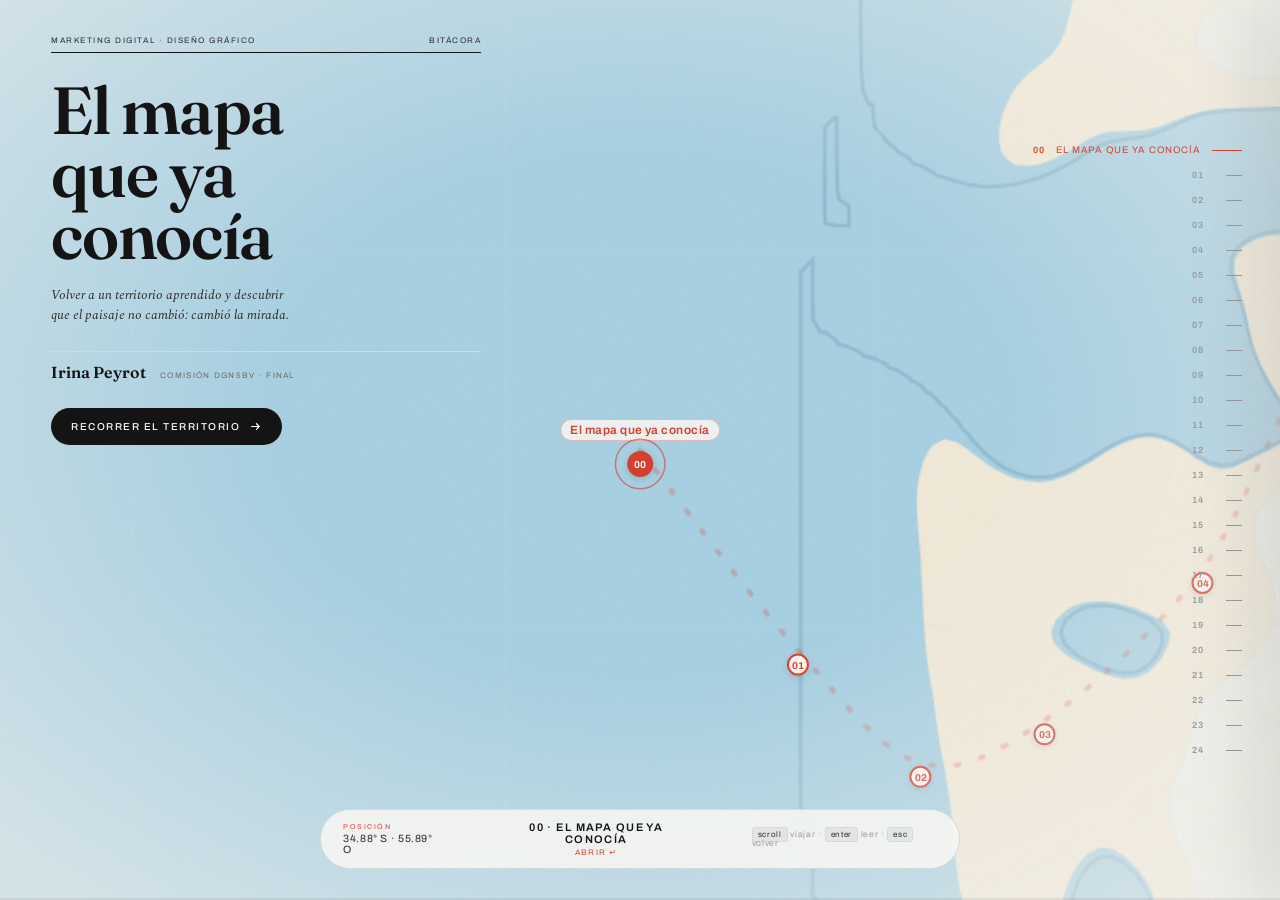
==== commit 2b1f2435: "Inicio 3" ====
--- a/index.html
+++ b/index.html
@@ -12,7 +12,7 @@
 <!-- ============ EL TERRITORIO ============ -->
 <div id="viewport" class="viewport">
   <div id="map-wrap" class="map-wrap">
-    <svg id="territory" viewBox="0 0 3000 2100" xmlns="http://www.w3.org/2000/svg" preserveAspectRatio="xMidYMid slice"><rect x="0" y="0" width="3000" height="2100" fill="#aad3e5"/><g><circle cx="508" cy="58" r="55" fill="#f2ead9"/><circle cx="508" cy="116" r="55" fill="#f2ead9"/><circle cx="508" cy="173" r="55" fill="#f2ead9"/><circle cx="508" cy="231" r="55" fill="#f2ead9"/><circle cx="508" cy="288" r="55" fill="#f2ead9"/><circle cx="508" cy="346" r="55" fill="#f2ead9"/><circle cx="508" cy="404" r="55" fill="#f2ead9"/><circle cx="508" cy="461" r="55" fill="#f2ead9"/><circle cx="508" cy="519" r="55" fill="#f2ead9"/><circle cx="508" cy="576" r="55" fill="#f2ead9"/><circle cx="508" cy="634" r="55" fill="#f2ead9"/><circle cx="508" cy="692" r="55" fill="#f2ead9"/><circle cx="508" cy="749" r="55" fill="#f2ead9"/><circle cx="508" cy="807" r="55" fill="#f2ead9"/><circle cx="508" cy="864" r="55" fill="#f2ead9"/><circle cx="508" cy="922" r="55" fill="#f2ead9"/><circle cx="508" cy="980" r="55" fill="#f2ead9"/><circle cx="508" cy="1037" r="55" fill="#f2ead9"/><circle cx="508" cy="1095" r="55" fill="#f2ead9"/><circle cx="508" cy="1152" r="55" fill="#f2ead9"/><circle cx="508" cy="1210" r="55" fill="#f2ead9"/><circle cx="508" cy="1268" r="55" fill="#f2ead9"/><circle cx="508" cy="1325" r="55" fill="#f2ead9"/><circle cx="508" cy="1383" r="55" fill="#f2ead9"/><circle cx="508" cy="1440" r="55" fill="#f2ead9"/><circle cx="508" cy="1498" r="55" fill="#f2ead9"/><circle cx="508" cy="1556" r="55" fill="#f2ead9"/><circle cx="508" cy="1613" r="55" fill="#f2ead9"/><circle cx="508" cy="1671" r="55" fill="#f2ead9"/><circle cx="508" cy="1728" r="55" fill="#f2ead9"/><circle cx="508" cy="1786" r="55" fill="#f2ead9"/><circle cx="508" cy="1844" r="55" fill="#f2ead9"/><circle cx="508" cy="1901" r="55" fill="#f2ead9"/><circle cx="508" cy="1959" r="55" fill="#f2ead9"/><circle cx="508" cy="2016" r="55" fill="#f2ead9"/><circle cx="566" cy="58" r="55" fill="#f2ead9"/><circle cx="566" cy="116" r="55" fill="#f2ead9"/><circle cx="566" cy="173" r="55" fill="#f2ead9"/><circle cx="566" cy="231" r="55" fill="#f2ead9"/><circle cx="566" cy="288" r="55" fill="#f2ead9"/><circle cx="566" cy="346" r="55" fill="#f2ead9"/><circle cx="566" cy="404" r="55" fill="#f2ead9"/><circle cx="566" cy="461" r="55" fill="#f2ead9"/><circle cx="566" cy="519" r="55" fill="#f2ead9"/><circle cx="566" cy="576" r="55" fill="#f2ead9"/><circle cx="566" cy="634" r="55" fill="#f2ead9"/><circle cx="566" cy="692" r="55" fill="#f2ead9"/><circle cx="566" cy="749" r="55" fill="#f2ead9"/><circle cx="566" cy="807" r="55" fill="#f2ead9"/><circle cx="566" cy="864" r="55" fill="#f2ead9"/><circle cx="566" cy="922" r="55" fill="#f2ead9"/><circle cx="566" cy="980" r="55" fill="#eef0e8"/><circle cx="566" cy="1037" r="55" fill="#eef0e8"/><circle cx="566" cy="1095" r="55" fill="#eef0e8"/><circle cx="566" cy="1152" r="55" fill="#eef0e8"/><circle cx="566" cy="1210" r="55" fill="#eef0e8"/><circle cx="566" cy="1268" r="55" fill="#f2ead9"/><circle cx="566" cy="1325" r="55" fill="#f2ead9"/><circle cx="566" cy="1383" r="55" fill="#f2ead9"/><circle cx="566" cy="1440" r="55" fill="#f2ead9"/><circle cx="566" cy="1498" r="55" fill="#f2ead9"/><circle cx="566" cy="1556" r="55" fill="#f2ead9"/><circle cx="566" cy="1613" r="55" fill="#f2ead9"/><circle cx="566" cy="1671" r="55" fill="#f2ead9"/><circle cx="566" cy="1728" r="55" fill="#f2ead9"/><circle cx="566" cy="1786" r="55" fill="#f2ead9"/><circle cx="566" cy="1844" r="55" fill="#f2ead9"/><circle cx="566" cy="1901" r="55" fill="#f2ead9"/><circle cx="566" cy="1959" r="55" fill="#f2ead9"/><circle cx="566" cy="2016" r="55" fill="#f2ead9"/><circle cx="623" cy="58" r="55" fill="#f2ead9"/><circle cx="623" cy="116" r="55" fill="#f2ead9"/><circle cx="623" cy="173" r="55" fill="#f2ead9"/><circle cx="623" cy="231" r="55" fill="#f2ead9"/><circle cx="623" cy="288" r="55" fill="#f2ead9"/><circle cx="623" cy="346" r="55" fill="#f2ead9"/><circle cx="623" cy="404" r="55" fill="#f2ead9"/><circle cx="623" cy="461" r="55" fill="#f2ead9"/><circle cx="623" cy="519" r="55" fill="#f2ead9"/><circle cx="623" cy="576" r="55" fill="#f2ead9"/><circle cx="623" cy="634" r="55" fill="#f2ead9"/><circle cx="623" cy="692" r="55" fill="#f2ead9"/><circle cx="623" cy="749" r="55" fill="#f2ead9"/><circle cx="623" cy="807" r="55" fill="#f2ead9"/><circle cx="623" cy="864" r="55" fill="#f2ead9"/><circle cx="623" cy="922" r="55" fill="#f2ead9"/><circle cx="623" cy="980" r="55" fill="#f2ead9"/><circle cx="623" cy="1037" r="55" fill="#f2ead9"/><circle cx="623" cy="1095" r="55" fill="#f2ead9"/><circle cx="623" cy="1152" r="55" fill="#eef0e8"/><circle cx="623" cy="1210" r="55" fill="#eef0e8"/><circle cx="623" cy="1268" r="55" fill="#eef0e8"/><circle cx="623" cy="1325" r="55" fill="#f2ead9"/><circle cx="623" cy="1383" r="55" fill="#eef0e8"/><circle cx="623" cy="1440" r="55" fill="#f2ead9"/><circle cx="623" cy="1498" r="55" fill="#f2ead9"/><circle cx="623" cy="1556" r="55" fill="#f2ead9"/><circle cx="623" cy="1613" r="55" fill="#f2ead9"/><circle cx="623" cy="1671" r="55" fill="#f2ead9"/><circle cx="623" cy="1728" r="55" fill="#f2ead9"/><circle cx="623" cy="1786" r="55" fill="#f2ead9"/><circle cx="623" cy="1844" r="55" fill="#f2ead9"/><circle cx="623" cy="1901" r="55" fill="#f2ead9"/><circle cx="623" cy="1959" r="55" fill="#f2ead9"/><circle cx="623" cy="2016" r="55" fill="#f2ead9"/><circle cx="681" cy="58" r="55" fill="#f2ead9"/><circle cx="681" cy="116" r="55" fill="#f2ead9"/><circle cx="681" cy="173" r="55" fill="#f2ead9"/><circle cx="681" cy="231" r="55" fill="#f2ead9"/><circle cx="681" cy="288" r="55" fill="#f2ead9"/><circle cx="681" cy="346" r="55" fill="#f2ead9"/><circle cx="681" cy="404" r="55" fill="#f2ead9"/><circle cx="681" cy="461" r="55" fill="#f2ead9"/><circle cx="681" cy="519" r="55" fill="#eef0e8"/><circle cx="681" cy="576" r="55" fill="#eef0e8"/><circle cx="681" cy="634" r="55" fill="#eef0e8"/><circle cx="681" cy="692" r="55" fill="#eef0e8"/><circle cx="681" cy="749" r="55" fill="#f2ead9"/><circle cx="681" cy="807" r="55" fill="#f2ead9"/><circle cx="681" cy="864" r="55" fill="#f2ead9"/><circle cx="681" cy="922" r="55" fill="#f2ead9"/><circle cx="681" cy="980" r="55" fill="#eef0e8"/><circle cx="681" cy="1037" r="55" fill="#eef0e8"/><circle cx="681" cy="1095" r="55" fill="#eef0e8"/><circle cx="681" cy="1152" r="55" fill="#eef0e8"/><circle cx="681" cy="1210" r="55" fill="#eef0e8"/><circle cx="681" cy="1268" r="55" fill="#eef0e8"/><circle cx="681" cy="1325" r="55" fill="#eef0e8"/><circle cx="681" cy="1383" r="55" fill="#eef0e8"/><circle cx="681" cy="1440" r="55" fill="#eef0e8"/><circle cx="681" cy="1498" r="55" fill="#eef0e8"/><circle cx="681" cy="1556" r="55" fill="#f2ead9"/><circle cx="681" cy="1613" r="55" fill="#f2ead9"/><circle cx="681" cy="1671" r="55" fill="#f2ead9"/><circle cx="681" cy="1728" r="55" fill="#f2ead9"/><circle cx="681" cy="1786" r="55" fill="#f2ead9"/><circle cx="681" cy="1844" r="55" fill="#f2ead9"/><circle cx="681" cy="1901" r="55" fill="#f2ead9"/><circle cx="681" cy="1959" r="55" fill="#f2ead9"/><circle cx="681" cy="2016" r="55" fill="#f2ead9"/><circle cx="738" cy="58" r="55" fill="#f2ead9"/><circle cx="738" cy="116" r="55" fill="#f2ead9"/><circle cx="738" cy="173" r="55" fill="#f2ead9"/><circle cx="738" cy="231" r="55" fill="#f2ead9"/><circle cx="738" cy="288" r="55" fill="#f2ead9"/><circle cx="738" cy="346" r="55" fill="#f2ead9"/><circle cx="738" cy="404" r="55" fill="#f2ead9"/><circle cx="738" cy="461" r="55" fill="#eef0e8"/><circle cx="738" cy="519" r="55" fill="#f2ead9"/><circle cx="738" cy="576" r="55" fill="#f2ead9"/><circle cx="738" cy="634" r="55" fill="#f2ead9"/><circle cx="738" cy="692" r="55" fill="#f2ead9"/><circle cx="738" cy="749" r="55" fill="#f2ead9"/><circle cx="738" cy="807" r="55" fill="#f2ead9"/><circle cx="738" cy="980" r="55" fill="#f2ead9"/><circle cx="738" cy="1037" r="55" fill="#eef0e8"/><circle cx="738" cy="1095" r="55" fill="#f2ead9"/><circle cx="738" cy="1152" r="55" fill="#eef0e8"/><circle cx="738" cy="1210" r="55" fill="#f2ead9"/><circle cx="738" cy="1268" r="55" fill="#eef0e8"/><circle cx="738" cy="1325" r="55" fill="#f2ead9"/><circle cx="738" cy="1383" r="55" fill="#f2ead9"/><circle cx="738" cy="1440" r="55" fill="#f2ead9"/><circle cx="738" cy="1498" r="55" fill="#eef0e8"/><circle cx="738" cy="1556" r="55" fill="#f2ead9"/><circle cx="738" cy="1613" r="55" fill="#f2ead9"/><circle cx="738" cy="1671" r="55" fill="#f2ead9"/><circle cx="738" cy="1728" r="55" fill="#f2ead9"/><circle cx="738" cy="1786" r="55" fill="#f2ead9"/><circle cx="738" cy="1844" r="55" fill="#f2ead9"/><circle cx="738" cy="1901" r="55" fill="#f2ead9"/><circle cx="738" cy="1959" r="55" fill="#f2ead9"/><circle cx="738" cy="2016" r="55" fill="#f2ead9"/><circle cx="796" cy="58" r="55" fill="#f2ead9"/><circle cx="796" cy="116" r="55" fill="#f2ead9"/><circle cx="796" cy="173" r="55" fill="#f2ead9"/><circle cx="796" cy="231" r="55" fill="#f2ead9"/><circle cx="796" cy="288" r="55" fill="#f2ead9"/><circle cx="796" cy="346" r="55" fill="#f2ead9"/><circle cx="796" cy="404" r="55" fill="#eef0e8"/><circle cx="796" cy="461" r="55" fill="#eef0e8"/><circle cx="796" cy="519" r="55" fill="#eef0e8"/><circle cx="796" cy="634" r="55" fill="#eef0e8"/><circle cx="796" cy="692" r="55" fill="#eef0e8"/><circle cx="796" cy="749" r="55" fill="#eef0e8"/><circle cx="796" cy="807" r="55" fill="#f2ead9"/><circle cx="796" cy="922" r="55" fill="#f2ead9"/><circle cx="796" cy="980" r="55" fill="#eef0e8"/><circle cx="796" cy="1037" r="55" fill="#eef0e8"/><circle cx="796" cy="1095" r="55" fill="#f2ead9"/><circle cx="796" cy="1152" r="55" fill="#eef0e8"/><circle cx="796" cy="1210" r="55" fill="#f2ead9"/><circle cx="796" cy="1268" r="55" fill="#f2ead9"/><circle cx="796" cy="1325" r="55" fill="#f2ead9"/><circle cx="796" cy="1383" r="55" fill="#f2ead9"/><circle cx="796" cy="1440" r="55" fill="#eef0e8"/><circle cx="796" cy="1498" r="55" fill="#eef0e8"/><circle cx="796" cy="1556" r="55" fill="#eef0e8"/><circle cx="796" cy="1613" r="55" fill="#eef0e8"/><circle cx="796" cy="1671" r="55" fill="#f2ead9"/><circle cx="796" cy="1728" r="55" fill="#f2ead9"/><circle cx="796" cy="1786" r="55" fill="#f2ead9"/><circle cx="796" cy="1844" r="55" fill="#f2ead9"/><circle cx="796" cy="1901" r="55" fill="#f2ead9"/><circle cx="796" cy="1959" r="55" fill="#f2ead9"/><circle cx="796" cy="2016" r="55" fill="#f2ead9"/><circle cx="854" cy="58" r="55" fill="#f2ead9"/><circle cx="854" cy="116" r="55" fill="#f2ead9"/><circle cx="854" cy="173" r="55" fill="#f2ead9"/><circle cx="854" cy="231" r="55" fill="#f2ead9"/><circle cx="854" cy="288" r="55" fill="#f2ead9"/><circle cx="854" cy="346" r="55" fill="#f2ead9"/><circle cx="854" cy="404" r="55" fill="#eef0e8"/><circle cx="854" cy="461" r="55" fill="#eef0e8"/><circle cx="854" cy="519" r="55" fill="#f2ead9"/><circle cx="854" cy="576" r="55" fill="#f2ead9"/><circle cx="854" cy="634" r="55" fill="#eef0e8"/><circle cx="854" cy="692" r="55" fill="#eef0e8"/><circle cx="854" cy="749" r="55" fill="#eef0e8"/><circle cx="854" cy="864" r="55" fill="#eef0e8"/><circle cx="854" cy="922" r="55" fill="#f2ead9"/><circle cx="854" cy="980" r="55" fill="#f2ead9"/><circle cx="854" cy="1037" r="55" fill="#f2ead9"/><circle cx="854" cy="1095" r="55" fill="#eef0e8"/><circle cx="854" cy="1152" r="55" fill="#eef0e8"/><circle cx="854" cy="1210" r="55" fill="#dcebd0"/><circle cx="854" cy="1268" r="55" fill="#eef0e8"/><circle cx="854" cy="1325" r="55" fill="#f2ead9"/><circle cx="854" cy="1383" r="55" fill="#f2ead9"/><circle cx="854" cy="1440" r="55" fill="#eef0e8"/><circle cx="854" cy="1498" r="55" fill="#eef0e8"/><circle cx="854" cy="1556" r="55" fill="#f2ead9"/><circle cx="854" cy="1613" r="55" fill="#f2ead9"/><circle cx="854" cy="1671" r="55" fill="#f2ead9"/><circle cx="854" cy="1728" r="55" fill="#f2ead9"/><circle cx="854" cy="1786" r="55" fill="#f2ead9"/><circle cx="854" cy="1844" r="55" fill="#f2ead9"/><circle cx="854" cy="1901" r="55" fill="#f2ead9"/><circle cx="854" cy="1959" r="55" fill="#f2ead9"/><circle cx="854" cy="2016" r="55" fill="#f2ead9"/><circle cx="911" cy="58" r="55" fill="#f2ead9"/><circle cx="911" cy="116" r="55" fill="#f2ead9"/><circle cx="911" cy="173" r="55" fill="#f2ead9"/><circle cx="911" cy="231" r="55" fill="#f2ead9"/><circle cx="911" cy="288" r="55" fill="#f2ead9"/><circle cx="911" cy="346" r="55" fill="#f2ead9"/><circle cx="911" cy="404" r="55" fill="#eef0e8"/><circle cx="911" cy="461" r="55" fill="#eef0e8"/><circle cx="911" cy="519" r="55" fill="#eef0e8"/><circle cx="911" cy="576" r="55" fill="#eef0e8"/><circle cx="911" cy="634" r="55" fill="#eef0e8"/><circle cx="911" cy="692" r="55" fill="#dcebd0"/><circle cx="911" cy="749" r="55" fill="#eef0e8"/><circle cx="911" cy="807" r="55" fill="#f2ead9"/><circle cx="911" cy="864" r="55" fill="#eef0e8"/><circle cx="911" cy="922" r="55" fill="#eef0e8"/><circle cx="911" cy="980" r="55" fill="#eef0e8"/><circle cx="911" cy="1037" r="55" fill="#eef0e8"/><circle cx="911" cy="1095" r="55" fill="#eef0e8"/><circle cx="911" cy="1152" r="55" fill="#eef0e8"/><circle cx="911" cy="1210" r="55" fill="#dcebd0"/><circle cx="911" cy="1268" r="55" fill="#eef0e8"/><circle cx="911" cy="1325" r="55" fill="#f2ead9"/><circle cx="911" cy="1383" r="55" fill="#f2ead9"/><circle cx="911" cy="1440" r="55" fill="#eef0e8"/><circle cx="911" cy="1498" r="55" fill="#eef0e8"/><circle cx="911" cy="1556" r="55" fill="#f2ead9"/><circle cx="911" cy="1613" r="55" fill="#f2ead9"/><circle cx="911" cy="1671" r="55" fill="#f2ead9"/><circle cx="911" cy="1728" r="55" fill="#f2ead9"/><circle cx="911" cy="1786" r="55" fill="#f2ead9"/><circle cx="911" cy="1844" r="55" fill="#f2ead9"/><circle cx="911" cy="1901" r="55" fill="#f2ead9"/><circle cx="911" cy="1959" r="55" fill="#f2ead9"/><circle cx="911" cy="2016" r="55" fill="#f2ead9"/><circle cx="969" cy="58" r="55" fill="#f2ead9"/><circle cx="969" cy="116" r="55" fill="#f2ead9"/><circle cx="969" cy="173" r="55" fill="#f2ead9"/><circle cx="969" cy="231" r="55" fill="#f2ead9"/><circle cx="969" cy="288" r="55" fill="#f2ead9"/><circle cx="969" cy="346" r="55" fill="#f2ead9"/><circle cx="969" cy="404" r="55" fill="#eef0e8"/><circle cx="969" cy="461" r="55" fill="#dcebd0"/><circle cx="969" cy="519" r="55" fill="#eef0e8"/><circle cx="969" cy="576" r="55" fill="#eef0e8"/><circle cx="969" cy="634" r="55" fill="#dcebd0"/><circle cx="969" cy="692" r="55" fill="#dcebd0"/><circle cx="969" cy="749" r="55" fill="#eef0e8"/><circle cx="969" cy="807" r="55" fill="#f2ead9"/><circle cx="969" cy="864" r="55" fill="#f2ead9"/><circle cx="969" cy="1037" r="55" fill="#f2ead9"/><circle cx="969" cy="1095" r="55" fill="#eef0e8"/><circle cx="969" cy="1152" r="55" fill="#eef0e8"/><circle cx="969" cy="1210" r="55" fill="#eef0e8"/><circle cx="969" cy="1268" r="55" fill="#dcebd0"/><circle cx="969" cy="1325" r="55" fill="#f2ead9"/><circle cx="969" cy="1383" r="55" fill="#f2ead9"/><circle cx="969" cy="1440" r="55" fill="#eef0e8"/><circle cx="969" cy="1498" r="55" fill="#eef0e8"/><circle cx="969" cy="1556" r="55" fill="#eef0e8"/><circle cx="969" cy="1613" r="55" fill="#eef0e8"/><circle cx="969" cy="1671" r="55" fill="#eef0e8"/><circle cx="969" cy="1728" r="55" fill="#eef0e8"/><circle cx="969" cy="1786" r="55" fill="#f2ead9"/><circle cx="969" cy="1844" r="55" fill="#f2ead9"/><circle cx="969" cy="1901" r="55" fill="#f2ead9"/><circle cx="969" cy="1959" r="55" fill="#f2ead9"/><circle cx="969" cy="2016" r="55" fill="#f2ead9"/><circle cx="1026" cy="58" r="55" fill="#f2ead9"/><circle cx="1026" cy="116" r="55" fill="#f2ead9"/><circle cx="1026" cy="173" r="55" fill="#f2ead9"/><circle cx="1026" cy="231" r="55" fill="#f2ead9"/><circle cx="1026" cy="288" r="55" fill="#f2ead9"/><circle cx="1026" cy="346" r="55" fill="#eef0e8"/><circle cx="1026" cy="404" r="55" fill="#eef0e8"/><circle cx="1026" cy="461" r="55" fill="#dcebd0"/><circle cx="1026" cy="519" r="55" fill="#dcebd0"/><circle cx="1026" cy="576" r="55" fill="#eef0e8"/><circle cx="1026" cy="634" r="55" fill="#eef0e8"/><circle cx="1026" cy="692" r="55" fill="#eef0e8"/><circle cx="1026" cy="749" r="55" fill="#eef0e8"/><circle cx="1026" cy="807" r="55" fill="#eef0e8"/><circle cx="1026" cy="864" r="55" fill="#f2ead9"/><circle cx="1026" cy="1037" r="55" fill="#f2ead9"/><circle cx="1026" cy="1095" r="55" fill="#eef0e8"/><circle cx="1026" cy="1152" r="55" fill="#eef0e8"/><circle cx="1026" cy="1210" r="55" fill="#dcebd0"/><circle cx="1026" cy="1268" r="55" fill="#cbe0b8"/><circle cx="1026" cy="1325" r="55" fill="#eef0e8"/><circle cx="1026" cy="1383" r="55" fill="#f2ead9"/><circle cx="1026" cy="1440" r="55" fill="#eef0e8"/><circle cx="1026" cy="1498" r="55" fill="#dcebd0"/><circle cx="1026" cy="1556" r="55" fill="#dcebd0"/><circle cx="1026" cy="1613" r="55" fill="#eef0e8"/><circle cx="1026" cy="1671" r="55" fill="#eef0e8"/><circle cx="1026" cy="1728" r="55" fill="#eef0e8"/><circle cx="1026" cy="1786" r="55" fill="#eef0e8"/><circle cx="1026" cy="1844" r="55" fill="#f2ead9"/><circle cx="1026" cy="1901" r="55" fill="#f2ead9"/><circle cx="1026" cy="1959" r="55" fill="#f2ead9"/><circle cx="1026" cy="2016" r="55" fill="#f2ead9"/><circle cx="1084" cy="58" r="55" fill="#f2ead9"/><circle cx="1084" cy="116" r="55" fill="#f2ead9"/><circle cx="1084" cy="173" r="55" fill="#f2ead9"/><circle cx="1084" cy="231" r="55" fill="#eef0e8"/><circle cx="1084" cy="288" r="55" fill="#eef0e8"/><circle cx="1084" cy="346" r="55" fill="#eef0e8"/><circle cx="1084" cy="404" r="55" fill="#eef0e8"/><circle cx="1084" cy="461" r="55" fill="#eef0e8"/><circle cx="1084" cy="519" r="55" fill="#eef0e8"/><circle cx="1084" cy="576" r="55" fill="#eef0e8"/><circle cx="1084" cy="634" r="55" fill="#eef0e8"/><circle cx="1084" cy="692" r="55" fill="#eef0e8"/><circle cx="1084" cy="749" r="55" fill="#eef0e8"/><circle cx="1084" cy="807" r="55" fill="#eef0e8"/><circle cx="1084" cy="864" r="55" fill="#f2ead9"/><circle cx="1084" cy="1037" r="55" fill="#f2ead9"/><circle cx="1084" cy="1095" r="55" fill="#eef0e8"/><circle cx="1084" cy="1152" r="55" fill="#dcebd0"/><circle cx="1084" cy="1210" r="55" fill="#dcebd0"/><circle cx="1084" cy="1268" r="55" fill="#dcebd0"/><circle cx="1084" cy="1325" r="55" fill="#dcebd0"/><circle cx="1084" cy="1383" r="55" fill="#dcebd0"/><circle cx="1084" cy="1440" r="55" fill="#eef0e8"/><circle cx="1084" cy="1498" r="55" fill="#f2ead9"/><circle cx="1084" cy="1556" r="55" fill="#eef0e8"/><circle cx="1084" cy="1613" r="55" fill="#eef0e8"/><circle cx="1084" cy="1671" r="55" fill="#eef0e8"/><circle cx="1084" cy="1728" r="55" fill="#eef0e8"/><circle cx="1084" cy="1786" r="55" fill="#eef0e8"/><circle cx="1084" cy="1844" r="55" fill="#f2ead9"/><circle cx="1084" cy="1901" r="55" fill="#f2ead9"/><circle cx="1084" cy="1959" r="55" fill="#f2ead9"/><circle cx="1084" cy="2016" r="55" fill="#f2ead9"/><circle cx="1142" cy="58" r="55" fill="#f2ead9"/><circle cx="1142" cy="116" r="55" fill="#f2ead9"/><circle cx="1142" cy="173" r="55" fill="#f2ead9"/><circle cx="1142" cy="231" r="55" fill="#eef0e8"/><circle cx="1142" cy="288" r="55" fill="#eef0e8"/><circle cx="1142" cy="346" r="55" fill="#eef0e8"/><circle cx="1142" cy="404" r="55" fill="#eef0e8"/><circle cx="1142" cy="461" r="55" fill="#eef0e8"/><circle cx="1142" cy="519" r="55" fill="#eef0e8"/><circle cx="1142" cy="576" r="55" fill="#eef0e8"/><circle cx="1142" cy="634" r="55" fill="#eef0e8"/><circle cx="1142" cy="692" r="55" fill="#eef0e8"/><circle cx="1142" cy="749" r="55" fill="#eef0e8"/><circle cx="1142" cy="864" r="55" fill="#f2ead9"/><circle cx="1142" cy="1037" r="55" fill="#f2ead9"/><circle cx="1142" cy="1095" r="55" fill="#dcebd0"/><circle cx="1142" cy="1152" r="55" fill="#dcebd0"/><circle cx="1142" cy="1210" r="55" fill="#eef0e8"/><circle cx="1142" cy="1268" r="55" fill="#dcebd0"/><circle cx="1142" cy="1325" r="55" fill="#dcebd0"/><circle cx="1142" cy="1383" r="55" fill="#dcebd0"/><circle cx="1142" cy="1556" r="55" fill="#f2ead9"/><circle cx="1142" cy="1613" r="55" fill="#f2ead9"/><circle cx="1142" cy="1671" r="55" fill="#eef0e8"/><circle cx="1142" cy="1728" r="55" fill="#eef0e8"/><circle cx="1142" cy="1786" r="55" fill="#eef0e8"/><circle cx="1142" cy="1844" r="55" fill="#f2ead9"/><circle cx="1142" cy="1901" r="55" fill="#f2ead9"/><circle cx="1142" cy="1959" r="55" fill="#f2ead9"/><circle cx="1142" cy="2016" r="55" fill="#f2ead9"/><circle cx="1199" cy="58" r="55" fill="#f2ead9"/><circle cx="1199" cy="116" r="55" fill="#f2ead9"/><circle cx="1199" cy="173" r="55" fill="#f2ead9"/><circle cx="1199" cy="231" r="55" fill="#eef0e8"/><circle cx="1199" cy="288" r="55" fill="#eef0e8"/><circle cx="1199" cy="346" r="55" fill="#eef0e8"/><circle cx="1199" cy="404" r="55" fill="#eef0e8"/><circle cx="1199" cy="461" r="55" fill="#eef0e8"/><circle cx="1199" cy="519" r="55" fill="#dcebd0"/><circle cx="1199" cy="576" r="55" fill="#eef0e8"/><circle cx="1199" cy="634" r="55" fill="#f2ead9"/><circle cx="1199" cy="692" r="55" fill="#f2ead9"/><circle cx="1199" cy="749" r="55" fill="#eef0e8"/><circle cx="1199" cy="807" r="55" fill="#f2ead9"/><circle cx="1199" cy="864" r="55" fill="#eef0e8"/><circle cx="1199" cy="1037" r="55" fill="#f2ead9"/><circle cx="1199" cy="1095" r="55" fill="#dcebd0"/><circle cx="1199" cy="1152" r="55" fill="#cbe0b8"/><circle cx="1199" cy="1210" r="55" fill="#dcebd0"/><circle cx="1199" cy="1268" r="55" fill="#dcebd0"/><circle cx="1199" cy="1325" r="55" fill="#dcebd0"/><circle cx="1199" cy="1383" r="55" fill="#dcebd0"/><circle cx="1199" cy="1440" r="55" fill="#dcebd0"/><circle cx="1199" cy="1498" r="55" fill="#eef0e8"/><circle cx="1199" cy="1556" r="55" fill="#eef0e8"/><circle cx="1199" cy="1613" r="55" fill="#dcebd0"/><circle cx="1199" cy="1671" r="55" fill="#eef0e8"/><circle cx="1199" cy="1728" r="55" fill="#eef0e8"/><circle cx="1199" cy="1786" r="55" fill="#eef0e8"/><circle cx="1199" cy="1844" r="55" fill="#eef0e8"/><circle cx="1199" cy="1901" r="55" fill="#f2ead9"/><circle cx="1199" cy="1959" r="55" fill="#f2ead9"/><circle cx="1199" cy="2016" r="55" fill="#f2ead9"/><circle cx="1257" cy="58" r="55" fill="#f2ead9"/><circle cx="1257" cy="116" r="55" fill="#f2ead9"/><circle cx="1257" cy="173" r="55" fill="#f2ead9"/><circle cx="1257" cy="231" r="55" fill="#f2ead9"/><circle cx="1257" cy="288" r="55" fill="#eef0e8"/><circle cx="1257" cy="346" r="55" fill="#eef0e8"/><circle cx="1257" cy="404" r="55" fill="#eef0e8"/><circle cx="1257" cy="461" r="55" fill="#f2ead9"/><circle cx="1257" cy="519" r="55" fill="#dcebd0"/><circle cx="1257" cy="576" r="55" fill="#dcebd0"/><circle cx="1257" cy="634" r="55" fill="#f2ead9"/><circle cx="1257" cy="692" r="55" fill="#eef0e8"/><circle cx="1257" cy="749" r="55" fill="#eef0e8"/><circle cx="1257" cy="807" r="55" fill="#f2ead9"/><circle cx="1257" cy="864" r="55" fill="#f2ead9"/><circle cx="1257" cy="922" r="55" fill="#f2ead9"/><circle cx="1257" cy="1095" r="55" fill="#dcebd0"/><circle cx="1257" cy="1152" r="55" fill="#cbe0b8"/><circle cx="1257" cy="1210" r="55" fill="#dcebd0"/><circle cx="1257" cy="1268" r="55" fill="#cbe0b8"/><circle cx="1257" cy="1325" r="55" fill="#dcebd0"/><circle cx="1257" cy="1383" r="55" fill="#dcebd0"/><circle cx="1257" cy="1440" r="55" fill="#dcebd0"/><circle cx="1257" cy="1498" r="55" fill="#dcebd0"/><circle cx="1257" cy="1556" r="55" fill="#dcebd0"/><circle cx="1257" cy="1613" r="55" fill="#dcebd0"/><circle cx="1257" cy="1671" r="55" fill="#eef0e8"/><circle cx="1257" cy="1728" r="55" fill="#f2ead9"/><circle cx="1257" cy="1786" r="55" fill="#eef0e8"/><circle cx="1257" cy="1844" r="55" fill="#eef0e8"/><circle cx="1257" cy="1901" r="55" fill="#f2ead9"/><circle cx="1257" cy="1959" r="55" fill="#f2ead9"/><circle cx="1257" cy="2016" r="55" fill="#f2ead9"/><circle cx="1314" cy="58" r="55" fill="#f2ead9"/><circle cx="1314" cy="116" r="55" fill="#f2ead9"/><circle cx="1314" cy="173" r="55" fill="#f2ead9"/><circle cx="1314" cy="231" r="55" fill="#f2ead9"/><circle cx="1314" cy="288" r="55" fill="#eef0e8"/><circle cx="1314" cy="404" r="55" fill="#eef0e8"/><circle cx="1314" cy="461" r="55" fill="#eef0e8"/><circle cx="1314" cy="519" r="55" fill="#dcebd0"/><circle cx="1314" cy="576" r="55" fill="#eef0e8"/><circle cx="1314" cy="634" r="55" fill="#eef0e8"/><circle cx="1314" cy="692" r="55" fill="#dcebd0"/><circle cx="1314" cy="749" r="55" fill="#eef0e8"/><circle cx="1314" cy="807" r="55" fill="#eef0e8"/><circle cx="1314" cy="864" r="55" fill="#dcebd0"/><circle cx="1314" cy="922" r="55" fill="#dcebd0"/><circle cx="1314" cy="980" r="55" fill="#eef0e8"/><circle cx="1314" cy="1037" r="55" fill="#eef0e8"/><circle cx="1314" cy="1095" r="55" fill="#eef0e8"/><circle cx="1314" cy="1152" r="55" fill="#eef0e8"/><circle cx="1314" cy="1210" r="55" fill="#dcebd0"/><circle cx="1314" cy="1268" r="55" fill="#dcebd0"/><circle cx="1314" cy="1325" r="55" fill="#dcebd0"/><circle cx="1314" cy="1383" r="55" fill="#dcebd0"/><circle cx="1314" cy="1440" r="55" fill="#eef0e8"/><circle cx="1314" cy="1498" r="55" fill="#f2ead9"/><circle cx="1314" cy="1556" r="55" fill="#eef0e8"/><circle cx="1314" cy="1613" r="55" fill="#eef0e8"/><circle cx="1314" cy="1671" r="55" fill="#eef0e8"/><circle cx="1314" cy="1728" r="55" fill="#eef0e8"/><circle cx="1314" cy="1786" r="55" fill="#eef0e8"/><circle cx="1314" cy="1844" r="55" fill="#f2ead9"/><circle cx="1314" cy="1901" r="55" fill="#f2ead9"/><circle cx="1314" cy="1959" r="55" fill="#f2ead9"/><circle cx="1314" cy="2016" r="55" fill="#f2ead9"/><circle cx="1372" cy="58" r="55" fill="#f2ead9"/><circle cx="1372" cy="116" r="55" fill="#f2ead9"/><circle cx="1372" cy="173" r="55" fill="#f2ead9"/><circle cx="1372" cy="231" r="55" fill="#f2ead9"/><circle cx="1372" cy="288" r="55" fill="#f2ead9"/><circle cx="1372" cy="346" r="55" fill="#f2ead9"/><circle cx="1372" cy="404" r="55" fill="#eef0e8"/><circle cx="1372" cy="461" r="55" fill="#dcebd0"/><circle cx="1372" cy="519" r="55" fill="#eef0e8"/><circle cx="1372" cy="576" r="55" fill="#eef0e8"/><circle cx="1372" cy="634" r="55" fill="#eef0e8"/><circle cx="1372" cy="692" r="55" fill="#eef0e8"/><circle cx="1372" cy="749" r="55" fill="#eef0e8"/><circle cx="1372" cy="807" r="55" fill="#dcebd0"/><circle cx="1372" cy="864" r="55" fill="#dcebd0"/><circle cx="1372" cy="922" r="55" fill="#cbe0b8"/><circle cx="1372" cy="980" r="55" fill="#eef0e8"/><circle cx="1372" cy="1037" r="55" fill="#eef0e8"/><circle cx="1372" cy="1095" r="55" fill="#eef0e8"/><circle cx="1372" cy="1152" r="55" fill="#eef0e8"/><circle cx="1372" cy="1210" r="55" fill="#dcebd0"/><circle cx="1372" cy="1268" r="55" fill="#cbe0b8"/><circle cx="1372" cy="1325" r="55" fill="#dcebd0"/><circle cx="1372" cy="1383" r="55" fill="#eef0e8"/><circle cx="1372" cy="1440" r="55" fill="#f2ead9"/><circle cx="1372" cy="1556" r="55" fill="#eef0e8"/><circle cx="1372" cy="1613" r="55" fill="#dcebd0"/><circle cx="1372" cy="1671" r="55" fill="#dcebd0"/><circle cx="1372" cy="1728" r="55" fill="#dcebd0"/><circle cx="1372" cy="1786" r="55" fill="#eef0e8"/><circle cx="1372" cy="1844" r="55" fill="#f2ead9"/><circle cx="1372" cy="1901" r="55" fill="#f2ead9"/><circle cx="1372" cy="1959" r="55" fill="#f2ead9"/><circle cx="1372" cy="2016" r="55" fill="#f2ead9"/><circle cx="1430" cy="58" r="55" fill="#f2ead9"/><circle cx="1430" cy="116" r="55" fill="#eef0e8"/><circle cx="1430" cy="173" r="55" fill="#eef0e8"/><circle cx="1430" cy="231" r="55" fill="#eef0e8"/><circle cx="1430" cy="288" r="55" fill="#f2ead9"/><circle cx="1430" cy="346" r="55" fill="#f2ead9"/><circle cx="1430" cy="404" r="55" fill="#eef0e8"/><circle cx="1430" cy="461" r="55" fill="#eef0e8"/><circle cx="1430" cy="519" r="55" fill="#dcebd0"/><circle cx="1430" cy="576" r="55" fill="#dcebd0"/><circle cx="1430" cy="634" r="55" fill="#eef0e8"/><circle cx="1430" cy="692" r="55" fill="#eef0e8"/><circle cx="1430" cy="749" r="55" fill="#cbe0b8"/><circle cx="1430" cy="807" r="55" fill="#dcebd0"/><circle cx="1430" cy="864" r="55" fill="#eef0e8"/><circle cx="1430" cy="922" r="55" fill="#eef0e8"/><circle cx="1430" cy="980" r="55" fill="#eef0e8"/><circle cx="1430" cy="1037" r="55" fill="#f2ead9"/><circle cx="1430" cy="1095" r="55" fill="#eef0e8"/><circle cx="1430" cy="1152" r="55" fill="#dcebd0"/><circle cx="1430" cy="1210" r="55" fill="#eef0e8"/><circle cx="1430" cy="1325" r="55" fill="#dcebd0"/><circle cx="1430" cy="1383" r="55" fill="#dcebd0"/><circle cx="1430" cy="1556" r="55" fill="#f2ead9"/><circle cx="1430" cy="1613" r="55" fill="#eef0e8"/><circle cx="1430" cy="1671" r="55" fill="#dcebd0"/><circle cx="1430" cy="1728" r="55" fill="#eef0e8"/><circle cx="1430" cy="1786" r="55" fill="#eef0e8"/><circle cx="1430" cy="1844" r="55" fill="#f2ead9"/><circle cx="1430" cy="1901" r="55" fill="#f2ead9"/><circle cx="1430" cy="1959" r="55" fill="#f2ead9"/><circle cx="1430" cy="2016" r="55" fill="#f2ead9"/><circle cx="1487" cy="58" r="55" fill="#f2ead9"/><circle cx="1487" cy="116" r="55" fill="#eef0e8"/><circle cx="1487" cy="173" r="55" fill="#eef0e8"/><circle cx="1487" cy="231" r="55" fill="#eef0e8"/><circle cx="1487" cy="288" r="55" fill="#f2ead9"/><circle cx="1487" cy="346" r="55" fill="#f2ead9"/><circle cx="1487" cy="404" r="55" fill="#eef0e8"/><circle cx="1487" cy="461" r="55" fill="#eef0e8"/><circle cx="1487" cy="519" r="55" fill="#dcebd0"/><circle cx="1487" cy="576" r="55" fill="#cbe0b8"/><circle cx="1487" cy="634" r="55" fill="#eef0e8"/><circle cx="1487" cy="692" r="55" fill="#f2ead9"/><circle cx="1487" cy="749" r="55" fill="#cbe0b8"/><circle cx="1487" cy="807" r="55" fill="#cbe0b8"/><circle cx="1487" cy="864" r="55" fill="#f2ead9"/><circle cx="1487" cy="922" r="55" fill="#eef0e8"/><circle cx="1487" cy="1095" r="55" fill="#eef0e8"/><circle cx="1487" cy="1152" r="55" fill="#dcebd0"/><circle cx="1487" cy="1210" r="55" fill="#f2ead9"/><circle cx="1487" cy="1325" r="55" fill="#eef0e8"/><circle cx="1487" cy="1383" r="55" fill="#dcebd0"/><circle cx="1487" cy="1440" r="55" fill="#f2ead9"/><circle cx="1487" cy="1556" r="55" fill="#f2ead9"/><circle cx="1487" cy="1613" r="55" fill="#eef0e8"/><circle cx="1487" cy="1671" r="55" fill="#eef0e8"/><circle cx="1487" cy="1728" r="55" fill="#eef0e8"/><circle cx="1487" cy="1786" r="55" fill="#eef0e8"/><circle cx="1487" cy="1844" r="55" fill="#f2ead9"/><circle cx="1487" cy="1901" r="55" fill="#f2ead9"/><circle cx="1487" cy="1959" r="55" fill="#f2ead9"/><circle cx="1487" cy="2016" r="55" fill="#f2ead9"/><circle cx="1545" cy="58" r="55" fill="#f2ead9"/><circle cx="1545" cy="116" r="55" fill="#eef0e8"/><circle cx="1545" cy="173" r="55" fill="#eef0e8"/><circle cx="1545" cy="231" r="55" fill="#eef0e8"/><circle cx="1545" cy="346" r="55" fill="#f2ead9"/><circle cx="1545" cy="404" r="55" fill="#f2ead9"/><circle cx="1545" cy="461" r="55" fill="#eef0e8"/><circle cx="1545" cy="519" r="55" fill="#dcebd0"/><circle cx="1545" cy="576" r="55" fill="#cbe0b8"/><circle cx="1545" cy="634" r="55" fill="#eef0e8"/><circle cx="1545" cy="692" r="55" fill="#eef0e8"/><circle cx="1545" cy="749" r="55" fill="#eef0e8"/><circle cx="1545" cy="807" r="55" fill="#eef0e8"/><circle cx="1545" cy="864" r="55" fill="#eef0e8"/><circle cx="1545" cy="922" r="55" fill="#eef0e8"/><circle cx="1545" cy="980" r="55" fill="#eef0e8"/><circle cx="1545" cy="1037" r="55" fill="#f2ead9"/><circle cx="1545" cy="1152" r="55" fill="#f2ead9"/><circle cx="1545" cy="1210" r="55" fill="#f2ead9"/><circle cx="1545" cy="1268" r="55" fill="#f2ead9"/><circle cx="1545" cy="1325" r="55" fill="#eef0e8"/><circle cx="1545" cy="1383" r="55" fill="#eef0e8"/><circle cx="1545" cy="1440" r="55" fill="#eef0e8"/><circle cx="1545" cy="1498" r="55" fill="#eef0e8"/><circle cx="1545" cy="1556" r="55" fill="#eef0e8"/><circle cx="1545" cy="1613" r="55" fill="#eef0e8"/><circle cx="1545" cy="1671" r="55" fill="#eef0e8"/><circle cx="1545" cy="1728" r="55" fill="#dcebd0"/><circle cx="1545" cy="1786" r="55" fill="#eef0e8"/><circle cx="1545" cy="1844" r="55" fill="#eef0e8"/><circle cx="1545" cy="1901" r="55" fill="#eef0e8"/><circle cx="1545" cy="1959" r="55" fill="#f2ead9"/><circle cx="1545" cy="2016" r="55" fill="#f2ead9"/><circle cx="1602" cy="58" r="55" fill="#f2ead9"/><circle cx="1602" cy="116" r="55" fill="#eef0e8"/><circle cx="1602" cy="173" r="55" fill="#eef0e8"/><circle cx="1602" cy="231" r="55" fill="#eef0e8"/><circle cx="1602" cy="288" r="55" fill="#f2ead9"/><circle cx="1602" cy="404" r="55" fill="#f2ead9"/><circle cx="1602" cy="461" r="55" fill="#eef0e8"/><circle cx="1602" cy="519" r="55" fill="#dcebd0"/><circle cx="1602" cy="576" r="55" fill="#dcebd0"/><circle cx="1602" cy="634" r="55" fill="#eef0e8"/><circle cx="1602" cy="692" r="55" fill="#eef0e8"/><circle cx="1602" cy="864" r="55" fill="#eef0e8"/><circle cx="1602" cy="922" r="55" fill="#eef0e8"/><circle cx="1602" cy="980" r="55" fill="#eef0e8"/><circle cx="1602" cy="1037" r="55" fill="#dcebd0"/><circle cx="1602" cy="1095" r="55" fill="#f2ead9"/><circle cx="1602" cy="1210" r="55" fill="#eef0e8"/><circle cx="1602" cy="1268" r="55" fill="#eef0e8"/><circle cx="1602" cy="1325" r="55" fill="#eef0e8"/><circle cx="1602" cy="1383" r="55" fill="#eef0e8"/><circle cx="1602" cy="1440" r="55" fill="#eef0e8"/><circle cx="1602" cy="1498" r="55" fill="#eef0e8"/><circle cx="1602" cy="1556" r="55" fill="#f2ead9"/><circle cx="1602" cy="1613" r="55" fill="#eef0e8"/><circle cx="1602" cy="1671" r="55" fill="#eef0e8"/><circle cx="1602" cy="1728" r="55" fill="#eef0e8"/><circle cx="1602" cy="1786" r="55" fill="#eef0e8"/><circle cx="1602" cy="1844" r="55" fill="#eef0e8"/><circle cx="1602" cy="1901" r="55" fill="#eef0e8"/><circle cx="1602" cy="1959" r="55" fill="#f2ead9"/><circle cx="1602" cy="2016" r="55" fill="#f2ead9"/><circle cx="1660" cy="58" r="55" fill="#f2ead9"/><circle cx="1660" cy="116" r="55" fill="#f2ead9"/><circle cx="1660" cy="173" r="55" fill="#eef0e8"/><circle cx="1660" cy="231" r="55" fill="#f2ead9"/><circle cx="1660" cy="288" r="55" fill="#eef0e8"/><circle cx="1660" cy="346" r="55" fill="#eef0e8"/><circle cx="1660" cy="404" r="55" fill="#eef0e8"/><circle cx="1660" cy="461" r="55" fill="#eef0e8"/><circle cx="1660" cy="519" r="55" fill="#eef0e8"/><circle cx="1660" cy="576" r="55" fill="#eef0e8"/><circle cx="1660" cy="634" r="55" fill="#eef0e8"/><circle cx="1660" cy="749" r="55" fill="#f2ead9"/><circle cx="1660" cy="864" r="55" fill="#f2ead9"/><circle cx="1660" cy="922" r="55" fill="#f2ead9"/><circle cx="1660" cy="980" r="55" fill="#eef0e8"/><circle cx="1660" cy="1037" r="55" fill="#cbe0b8"/><circle cx="1660" cy="1095" r="55" fill="#dcebd0"/><circle cx="1660" cy="1152" r="55" fill="#eef0e8"/><circle cx="1660" cy="1210" r="55" fill="#eef0e8"/><circle cx="1660" cy="1268" r="55" fill="#dcebd0"/><circle cx="1660" cy="1325" r="55" fill="#eef0e8"/><circle cx="1660" cy="1383" r="55" fill="#eef0e8"/><circle cx="1660" cy="1440" r="55" fill="#eef0e8"/><circle cx="1660" cy="1498" r="55" fill="#f2ead9"/><circle cx="1660" cy="1556" r="55" fill="#f2ead9"/><circle cx="1660" cy="1613" r="55" fill="#eef0e8"/><circle cx="1660" cy="1671" r="55" fill="#eef0e8"/><circle cx="1660" cy="1728" r="55" fill="#eef0e8"/><circle cx="1660" cy="1786" r="55" fill="#eef0e8"/><circle cx="1660" cy="1844" r="55" fill="#eef0e8"/><circle cx="1660" cy="1901" r="55" fill="#eef0e8"/><circle cx="1660" cy="1959" r="55" fill="#f2ead9"/><circle cx="1660" cy="2016" r="55" fill="#f2ead9"/><circle cx="1718" cy="58" r="55" fill="#f2ead9"/><circle cx="1718" cy="116" r="55" fill="#f2ead9"/><circle cx="1718" cy="173" r="55" fill="#f2ead9"/><circle cx="1718" cy="231" r="55" fill="#f2ead9"/><circle cx="1718" cy="288" r="55" fill="#eef0e8"/><circle cx="1718" cy="346" r="55" fill="#eef0e8"/><circle cx="1718" cy="404" r="55" fill="#f2ead9"/><circle cx="1718" cy="519" r="55" fill="#eef0e8"/><circle cx="1718" cy="576" r="55" fill="#f2ead9"/><circle cx="1718" cy="634" r="55" fill="#eef0e8"/><circle cx="1718" cy="864" r="55" fill="#eef0e8"/><circle cx="1718" cy="980" r="55" fill="#dcebd0"/><circle cx="1718" cy="1037" r="55" fill="#cbe0b8"/><circle cx="1718" cy="1095" r="55" fill="#cbe0b8"/><circle cx="1718" cy="1152" r="55" fill="#dcebd0"/><circle cx="1718" cy="1210" r="55" fill="#dcebd0"/><circle cx="1718" cy="1268" r="55" fill="#dcebd0"/><circle cx="1718" cy="1325" r="55" fill="#eef0e8"/><circle cx="1718" cy="1383" r="55" fill="#dcebd0"/><circle cx="1718" cy="1440" r="55" fill="#eef0e8"/><circle cx="1718" cy="1498" r="55" fill="#f2ead9"/><circle cx="1718" cy="1556" r="55" fill="#eef0e8"/><circle cx="1718" cy="1613" r="55" fill="#eef0e8"/><circle cx="1718" cy="1671" r="55" fill="#eef0e8"/><circle cx="1718" cy="1728" r="55" fill="#eef0e8"/><circle cx="1718" cy="1786" r="55" fill="#eef0e8"/><circle cx="1718" cy="1844" r="55" fill="#eef0e8"/><circle cx="1718" cy="1901" r="55" fill="#f2ead9"/><circle cx="1718" cy="1959" r="55" fill="#f2ead9"/><circle cx="1718" cy="2016" r="55" fill="#f2ead9"/><circle cx="1775" cy="58" r="55" fill="#f2ead9"/><circle cx="1775" cy="116" r="55" fill="#f2ead9"/><circle cx="1775" cy="173" r="55" fill="#f2ead9"/><circle cx="1775" cy="231" r="55" fill="#f2ead9"/><circle cx="1775" cy="288" r="55" fill="#f2ead9"/><circle cx="1775" cy="346" r="55" fill="#f2ead9"/><circle cx="1775" cy="404" r="55" fill="#eef0e8"/><circle cx="1775" cy="461" r="55" fill="#eef0e8"/><circle cx="1775" cy="519" r="55" fill="#dcebd0"/><circle cx="1775" cy="576" r="55" fill="#dcebd0"/><circle cx="1775" cy="634" r="55" fill="#f2ead9"/><circle cx="1775" cy="692" r="55" fill="#f2ead9"/><circle cx="1775" cy="749" r="55" fill="#eef0e8"/><circle cx="1775" cy="807" r="55" fill="#eef0e8"/><circle cx="1775" cy="864" r="55" fill="#eef0e8"/><circle cx="1775" cy="980" r="55" fill="#eef0e8"/><circle cx="1775" cy="1037" r="55" fill="#dcebd0"/><circle cx="1775" cy="1095" r="55" fill="#dcebd0"/><circle cx="1775" cy="1152" r="55" fill="#dcebd0"/><circle cx="1775" cy="1210" r="55" fill="#dcebd0"/><circle cx="1775" cy="1268" r="55" fill="#dcebd0"/><circle cx="1775" cy="1325" r="55" fill="#eef0e8"/><circle cx="1775" cy="1383" r="55" fill="#dcebd0"/><circle cx="1775" cy="1440" r="55" fill="#eef0e8"/><circle cx="1775" cy="1498" r="55" fill="#eef0e8"/><circle cx="1775" cy="1556" r="55" fill="#eef0e8"/><circle cx="1775" cy="1613" r="55" fill="#eef0e8"/><circle cx="1775" cy="1671" r="55" fill="#eef0e8"/><circle cx="1775" cy="1728" r="55" fill="#eef0e8"/><circle cx="1775" cy="1786" r="55" fill="#eef0e8"/><circle cx="1775" cy="1844" r="55" fill="#f2ead9"/><circle cx="1775" cy="1901" r="55" fill="#eef0e8"/><circle cx="1775" cy="1959" r="55" fill="#f2ead9"/><circle cx="1775" cy="2016" r="55" fill="#f2ead9"/><circle cx="1833" cy="58" r="55" fill="#f2ead9"/><circle cx="1833" cy="116" r="55" fill="#f2ead9"/><circle cx="1833" cy="173" r="55" fill="#f2ead9"/><circle cx="1833" cy="231" r="55" fill="#eef0e8"/><circle cx="1833" cy="288" r="55" fill="#eef0e8"/><circle cx="1833" cy="346" r="55" fill="#f2ead9"/><circle cx="1833" cy="404" r="55" fill="#eef0e8"/><circle cx="1833" cy="461" r="55" fill="#dcebd0"/><circle cx="1833" cy="519" r="55" fill="#eef0e8"/><circle cx="1833" cy="576" r="55" fill="#dcebd0"/><circle cx="1833" cy="634" r="55" fill="#eef0e8"/><circle cx="1833" cy="692" r="55" fill="#f2ead9"/><circle cx="1833" cy="749" r="55" fill="#eef0e8"/><circle cx="1833" cy="807" r="55" fill="#eef0e8"/><circle cx="1833" cy="864" r="55" fill="#eef0e8"/><circle cx="1833" cy="922" r="55" fill="#f2ead9"/><circle cx="1833" cy="980" r="55" fill="#eef0e8"/><circle cx="1833" cy="1037" r="55" fill="#dcebd0"/><circle cx="1833" cy="1095" r="55" fill="#cbe0b8"/><circle cx="1833" cy="1152" r="55" fill="#dcebd0"/><circle cx="1833" cy="1210" r="55" fill="#dcebd0"/><circle cx="1833" cy="1268" r="55" fill="#dcebd0"/><circle cx="1833" cy="1325" r="55" fill="#eef0e8"/><circle cx="1833" cy="1383" r="55" fill="#eef0e8"/><circle cx="1833" cy="1440" r="55" fill="#eef0e8"/><circle cx="1833" cy="1498" r="55" fill="#eef0e8"/><circle cx="1833" cy="1556" r="55" fill="#eef0e8"/><circle cx="1833" cy="1613" r="55" fill="#eef0e8"/><circle cx="1833" cy="1671" r="55" fill="#f2ead9"/><circle cx="1833" cy="1728" r="55" fill="#f2ead9"/><circle cx="1833" cy="1786" r="55" fill="#eef0e8"/><circle cx="1833" cy="1844" r="55" fill="#f2ead9"/><circle cx="1833" cy="1901" r="55" fill="#f2ead9"/><circle cx="1833" cy="1959" r="55" fill="#f2ead9"/><circle cx="1833" cy="2016" r="55" fill="#f2ead9"/><circle cx="1890" cy="58" r="55" fill="#f2ead9"/><circle cx="1890" cy="116" r="55" fill="#f2ead9"/><circle cx="1890" cy="173" r="55" fill="#f2ead9"/><circle cx="1890" cy="231" r="55" fill="#eef0e8"/><circle cx="1890" cy="288" r="55" fill="#f2ead9"/><circle cx="1890" cy="346" r="55" fill="#f2ead9"/><circle cx="1890" cy="404" r="55" fill="#eef0e8"/><circle cx="1890" cy="461" r="55" fill="#f2ead9"/><circle cx="1890" cy="519" r="55" fill="#f2ead9"/><circle cx="1890" cy="576" r="55" fill="#f2ead9"/><circle cx="1890" cy="634" r="55" fill="#f2ead9"/><circle cx="1890" cy="692" r="55" fill="#eef0e8"/><circle cx="1890" cy="749" r="55" fill="#eef0e8"/><circle cx="1890" cy="864" r="55" fill="#eef0e8"/><circle cx="1890" cy="922" r="55" fill="#eef0e8"/><circle cx="1890" cy="980" r="55" fill="#dcebd0"/><circle cx="1890" cy="1037" r="55" fill="#dcebd0"/><circle cx="1890" cy="1095" r="55" fill="#cbe0b8"/><circle cx="1890" cy="1152" r="55" fill="#dcebd0"/><circle cx="1890" cy="1210" r="55" fill="#eef0e8"/><circle cx="1890" cy="1268" r="55" fill="#eef0e8"/><circle cx="1890" cy="1325" r="55" fill="#f2ead9"/><circle cx="1890" cy="1383" r="55" fill="#eef0e8"/><circle cx="1890" cy="1498" r="55" fill="#f2ead9"/><circle cx="1890" cy="1556" r="55" fill="#f2ead9"/><circle cx="1890" cy="1671" r="55" fill="#eef0e8"/><circle cx="1890" cy="1728" r="55" fill="#f2ead9"/><circle cx="1890" cy="1786" r="55" fill="#eef0e8"/><circle cx="1890" cy="1844" r="55" fill="#eef0e8"/><circle cx="1890" cy="1901" r="55" fill="#f2ead9"/><circle cx="1890" cy="1959" r="55" fill="#f2ead9"/><circle cx="1890" cy="2016" r="55" fill="#f2ead9"/><circle cx="1948" cy="58" r="55" fill="#f2ead9"/><circle cx="1948" cy="116" r="55" fill="#f2ead9"/><circle cx="1948" cy="173" r="55" fill="#f2ead9"/><circle cx="1948" cy="231" r="55" fill="#eef0e8"/><circle cx="1948" cy="288" r="55" fill="#f2ead9"/><circle cx="1948" cy="346" r="55" fill="#f2ead9"/><circle cx="1948" cy="404" r="55" fill="#f2ead9"/><circle cx="1948" cy="461" r="55" fill="#f2ead9"/><circle cx="1948" cy="519" r="55" fill="#f2ead9"/><circle cx="1948" cy="576" r="55" fill="#f2ead9"/><circle cx="1948" cy="634" r="55" fill="#eef0e8"/><circle cx="1948" cy="692" r="55" fill="#dcebd0"/><circle cx="1948" cy="749" r="55" fill="#f2ead9"/><circle cx="1948" cy="864" r="55" fill="#eef0e8"/><circle cx="1948" cy="922" r="55" fill="#eef0e8"/><circle cx="1948" cy="980" r="55" fill="#dcebd0"/><circle cx="1948" cy="1037" r="55" fill="#dcebd0"/><circle cx="1948" cy="1095" r="55" fill="#dcebd0"/><circle cx="1948" cy="1152" r="55" fill="#dcebd0"/><circle cx="1948" cy="1210" r="55" fill="#dcebd0"/><circle cx="1948" cy="1268" r="55" fill="#eef0e8"/><circle cx="1948" cy="1325" r="55" fill="#eef0e8"/><circle cx="1948" cy="1383" r="55" fill="#f2ead9"/><circle cx="1948" cy="1440" r="55" fill="#f2ead9"/><circle cx="1948" cy="1498" r="55" fill="#f2ead9"/><circle cx="1948" cy="1671" r="55" fill="#eef0e8"/><circle cx="1948" cy="1728" r="55" fill="#f2ead9"/><circle cx="1948" cy="1786" r="55" fill="#eef0e8"/><circle cx="1948" cy="1844" r="55" fill="#f2ead9"/><circle cx="1948" cy="1901" r="55" fill="#f2ead9"/><circle cx="1948" cy="1959" r="55" fill="#f2ead9"/><circle cx="1948" cy="2016" r="55" fill="#f2ead9"/><circle cx="2006" cy="58" r="55" fill="#f2ead9"/><circle cx="2006" cy="116" r="55" fill="#f2ead9"/><circle cx="2006" cy="173" r="55" fill="#f2ead9"/><circle cx="2006" cy="231" r="55" fill="#f2ead9"/><circle cx="2006" cy="288" r="55" fill="#eef0e8"/><circle cx="2006" cy="346" r="55" fill="#eef0e8"/><circle cx="2006" cy="404" r="55" fill="#eef0e8"/><circle cx="2006" cy="461" r="55" fill="#eef0e8"/><circle cx="2006" cy="519" r="55" fill="#eef0e8"/><circle cx="2006" cy="576" r="55" fill="#eef0e8"/><circle cx="2006" cy="634" r="55" fill="#eef0e8"/><circle cx="2006" cy="692" r="55" fill="#dcebd0"/><circle cx="2006" cy="749" r="55" fill="#eef0e8"/><circle cx="2006" cy="807" r="55" fill="#f2ead9"/><circle cx="2006" cy="864" r="55" fill="#eef0e8"/><circle cx="2006" cy="922" r="55" fill="#eef0e8"/><circle cx="2006" cy="980" r="55" fill="#eef0e8"/><circle cx="2006" cy="1037" r="55" fill="#eef0e8"/><circle cx="2006" cy="1095" r="55" fill="#dcebd0"/><circle cx="2006" cy="1152" r="55" fill="#eef0e8"/><circle cx="2006" cy="1210" r="55" fill="#dcebd0"/><circle cx="2006" cy="1268" r="55" fill="#dcebd0"/><circle cx="2006" cy="1325" r="55" fill="#f2ead9"/><circle cx="2006" cy="1440" r="55" fill="#eef0e8"/><circle cx="2006" cy="1498" r="55" fill="#eef0e8"/><circle cx="2006" cy="1556" r="55" fill="#f2ead9"/><circle cx="2006" cy="1671" r="55" fill="#eef0e8"/><circle cx="2006" cy="1728" r="55" fill="#eef0e8"/><circle cx="2006" cy="1786" r="55" fill="#eef0e8"/><circle cx="2006" cy="1844" r="55" fill="#f2ead9"/><circle cx="2006" cy="1901" r="55" fill="#f2ead9"/><circle cx="2006" cy="1959" r="55" fill="#f2ead9"/><circle cx="2006" cy="2016" r="55" fill="#f2ead9"/><circle cx="2063" cy="58" r="55" fill="#f2ead9"/><circle cx="2063" cy="116" r="55" fill="#f2ead9"/><circle cx="2063" cy="173" r="55" fill="#f2ead9"/><circle cx="2063" cy="231" r="55" fill="#f2ead9"/><circle cx="2063" cy="288" r="55" fill="#f2ead9"/><circle cx="2063" cy="346" r="55" fill="#eef0e8"/><circle cx="2063" cy="404" r="55" fill="#eef0e8"/><circle cx="2063" cy="461" r="55" fill="#eef0e8"/><circle cx="2063" cy="519" r="55" fill="#eef0e8"/><circle cx="2063" cy="576" r="55" fill="#eef0e8"/><circle cx="2063" cy="634" r="55" fill="#eef0e8"/><circle cx="2063" cy="692" r="55" fill="#eef0e8"/><circle cx="2063" cy="749" r="55" fill="#eef0e8"/><circle cx="2063" cy="807" r="55" fill="#f2ead9"/><circle cx="2063" cy="864" r="55" fill="#f2ead9"/><circle cx="2063" cy="922" r="55" fill="#eef0e8"/><circle cx="2063" cy="980" r="55" fill="#eef0e8"/><circle cx="2063" cy="1037" r="55" fill="#f2ead9"/><circle cx="2063" cy="1095" r="55" fill="#dcebd0"/><circle cx="2063" cy="1152" r="55" fill="#eef0e8"/><circle cx="2063" cy="1210" r="55" fill="#eef0e8"/><circle cx="2063" cy="1268" r="55" fill="#dcebd0"/><circle cx="2063" cy="1325" r="55" fill="#f2ead9"/><circle cx="2063" cy="1440" r="55" fill="#eef0e8"/><circle cx="2063" cy="1498" r="55" fill="#eef0e8"/><circle cx="2063" cy="1556" r="55" fill="#f2ead9"/><circle cx="2063" cy="1613" r="55" fill="#f2ead9"/><circle cx="2063" cy="1671" r="55" fill="#eef0e8"/><circle cx="2063" cy="1728" r="55" fill="#eef0e8"/><circle cx="2063" cy="1786" r="55" fill="#f2ead9"/><circle cx="2063" cy="1844" r="55" fill="#f2ead9"/><circle cx="2063" cy="1901" r="55" fill="#f2ead9"/><circle cx="2063" cy="1959" r="55" fill="#f2ead9"/><circle cx="2063" cy="2016" r="55" fill="#f2ead9"/><circle cx="2121" cy="58" r="55" fill="#f2ead9"/><circle cx="2121" cy="116" r="55" fill="#f2ead9"/><circle cx="2121" cy="173" r="55" fill="#f2ead9"/><circle cx="2121" cy="231" r="55" fill="#f2ead9"/><circle cx="2121" cy="288" r="55" fill="#f2ead9"/><circle cx="2121" cy="346" r="55" fill="#f2ead9"/><circle cx="2121" cy="404" r="55" fill="#eef0e8"/><circle cx="2121" cy="461" r="55" fill="#eef0e8"/><circle cx="2121" cy="519" r="55" fill="#f2ead9"/><circle cx="2121" cy="576" r="55" fill="#eef0e8"/><circle cx="2121" cy="634" r="55" fill="#eef0e8"/><circle cx="2121" cy="692" r="55" fill="#eef0e8"/><circle cx="2121" cy="749" r="55" fill="#eef0e8"/><circle cx="2121" cy="807" r="55" fill="#eef0e8"/><circle cx="2121" cy="864" r="55" fill="#eef0e8"/><circle cx="2121" cy="922" r="55" fill="#eef0e8"/><circle cx="2121" cy="980" r="55" fill="#eef0e8"/><circle cx="2121" cy="1037" r="55" fill="#eef0e8"/><circle cx="2121" cy="1095" r="55" fill="#dcebd0"/><circle cx="2121" cy="1152" r="55" fill="#dcebd0"/><circle cx="2121" cy="1210" r="55" fill="#dcebd0"/><circle cx="2121" cy="1268" r="55" fill="#eef0e8"/><circle cx="2121" cy="1325" r="55" fill="#f2ead9"/><circle cx="2121" cy="1383" r="55" fill="#eef0e8"/><circle cx="2121" cy="1440" r="55" fill="#eef0e8"/><circle cx="2121" cy="1498" r="55" fill="#eef0e8"/><circle cx="2121" cy="1556" r="55" fill="#eef0e8"/><circle cx="2121" cy="1613" r="55" fill="#f2ead9"/><circle cx="2121" cy="1671" r="55" fill="#f2ead9"/><circle cx="2121" cy="1728" r="55" fill="#f2ead9"/><circle cx="2121" cy="1786" r="55" fill="#f2ead9"/><circle cx="2121" cy="1844" r="55" fill="#f2ead9"/><circle cx="2121" cy="1901" r="55" fill="#f2ead9"/><circle cx="2121" cy="1959" r="55" fill="#f2ead9"/><circle cx="2121" cy="2016" r="55" fill="#f2ead9"/><circle cx="2178" cy="58" r="55" fill="#f2ead9"/><circle cx="2178" cy="116" r="55" fill="#f2ead9"/><circle cx="2178" cy="173" r="55" fill="#f2ead9"/><circle cx="2178" cy="231" r="55" fill="#f2ead9"/><circle cx="2178" cy="288" r="55" fill="#f2ead9"/><circle cx="2178" cy="346" r="55" fill="#f2ead9"/><circle cx="2178" cy="404" r="55" fill="#f2ead9"/><circle cx="2178" cy="461" r="55" fill="#f2ead9"/><circle cx="2178" cy="519" r="55" fill="#f2ead9"/><circle cx="2178" cy="576" r="55" fill="#f2ead9"/><circle cx="2178" cy="634" r="55" fill="#eef0e8"/><circle cx="2178" cy="692" r="55" fill="#eef0e8"/><circle cx="2178" cy="749" r="55" fill="#eef0e8"/><circle cx="2178" cy="807" r="55" fill="#eef0e8"/><circle cx="2178" cy="864" r="55" fill="#eef0e8"/><circle cx="2178" cy="922" r="55" fill="#eef0e8"/><circle cx="2178" cy="980" r="55" fill="#eef0e8"/><circle cx="2178" cy="1037" r="55" fill="#eef0e8"/><circle cx="2178" cy="1095" r="55" fill="#eef0e8"/><circle cx="2178" cy="1152" r="55" fill="#dcebd0"/><circle cx="2178" cy="1210" r="55" fill="#eef0e8"/><circle cx="2178" cy="1268" r="55" fill="#eef0e8"/><circle cx="2178" cy="1325" r="55" fill="#eef0e8"/><circle cx="2178" cy="1383" r="55" fill="#eef0e8"/><circle cx="2178" cy="1440" r="55" fill="#eef0e8"/><circle cx="2178" cy="1498" r="55" fill="#eef0e8"/><circle cx="2178" cy="1556" r="55" fill="#f2ead9"/><circle cx="2178" cy="1613" r="55" fill="#f2ead9"/><circle cx="2178" cy="1671" r="55" fill="#f2ead9"/><circle cx="2178" cy="1728" r="55" fill="#f2ead9"/><circle cx="2178" cy="1786" r="55" fill="#f2ead9"/><circle cx="2178" cy="1844" r="55" fill="#f2ead9"/><circle cx="2178" cy="1901" r="55" fill="#f2ead9"/><circle cx="2178" cy="1959" r="55" fill="#f2ead9"/><circle cx="2178" cy="2016" r="55" fill="#f2ead9"/><circle cx="2236" cy="58" r="55" fill="#f2ead9"/><circle cx="2236" cy="116" r="55" fill="#f2ead9"/><circle cx="2236" cy="173" r="55" fill="#f2ead9"/><circle cx="2236" cy="231" r="55" fill="#f2ead9"/><circle cx="2236" cy="288" r="55" fill="#f2ead9"/><circle cx="2236" cy="346" r="55" fill="#f2ead9"/><circle cx="2236" cy="404" r="55" fill="#f2ead9"/><circle cx="2236" cy="461" r="55" fill="#f2ead9"/><circle cx="2236" cy="519" r="55" fill="#f2ead9"/><circle cx="2236" cy="576" r="55" fill="#f2ead9"/><circle cx="2236" cy="634" r="55" fill="#eef0e8"/><circle cx="2236" cy="692" r="55" fill="#eef0e8"/><circle cx="2236" cy="749" r="55" fill="#f2ead9"/><circle cx="2236" cy="807" r="55" fill="#eef0e8"/><circle cx="2236" cy="864" r="55" fill="#eef0e8"/><circle cx="2236" cy="922" r="55" fill="#eef0e8"/><circle cx="2236" cy="980" r="55" fill="#eef0e8"/><circle cx="2236" cy="1037" r="55" fill="#eef0e8"/><circle cx="2236" cy="1095" r="55" fill="#eef0e8"/><circle cx="2236" cy="1152" r="55" fill="#eef0e8"/><circle cx="2236" cy="1210" r="55" fill="#eef0e8"/><circle cx="2236" cy="1268" r="55" fill="#eef0e8"/><circle cx="2236" cy="1325" r="55" fill="#eef0e8"/><circle cx="2236" cy="1383" r="55" fill="#eef0e8"/><circle cx="2236" cy="1440" r="55" fill="#f2ead9"/><circle cx="2236" cy="1498" r="55" fill="#f2ead9"/><circle cx="2236" cy="1556" r="55" fill="#f2ead9"/><circle cx="2236" cy="1613" r="55" fill="#f2ead9"/><circle cx="2236" cy="1671" r="55" fill="#f2ead9"/><circle cx="2236" cy="1728" r="55" fill="#f2ead9"/><circle cx="2236" cy="1786" r="55" fill="#f2ead9"/><circle cx="2236" cy="1844" r="55" fill="#f2ead9"/><circle cx="2236" cy="1901" r="55" fill="#f2ead9"/><circle cx="2236" cy="1959" r="55" fill="#f2ead9"/><circle cx="2236" cy="2016" r="55" fill="#f2ead9"/><circle cx="2294" cy="58" r="55" fill="#f2ead9"/><circle cx="2294" cy="116" r="55" fill="#f2ead9"/><circle cx="2294" cy="173" r="55" fill="#f2ead9"/><circle cx="2294" cy="231" r="55" fill="#f2ead9"/><circle cx="2294" cy="288" r="55" fill="#f2ead9"/><circle cx="2294" cy="346" r="55" fill="#f2ead9"/><circle cx="2294" cy="404" r="55" fill="#f2ead9"/><circle cx="2294" cy="461" r="55" fill="#f2ead9"/><circle cx="2294" cy="519" r="55" fill="#f2ead9"/><circle cx="2294" cy="576" r="55" fill="#f2ead9"/><circle cx="2294" cy="634" r="55" fill="#f2ead9"/><circle cx="2294" cy="692" r="55" fill="#f2ead9"/><circle cx="2294" cy="749" r="55" fill="#f2ead9"/><circle cx="2294" cy="807" r="55" fill="#f2ead9"/><circle cx="2294" cy="864" r="55" fill="#eef0e8"/><circle cx="2294" cy="922" r="55" fill="#eef0e8"/><circle cx="2294" cy="980" r="55" fill="#eef0e8"/><circle cx="2294" cy="1037" r="55" fill="#eef0e8"/><circle cx="2294" cy="1095" r="55" fill="#eef0e8"/><circle cx="2294" cy="1152" r="55" fill="#eef0e8"/><circle cx="2294" cy="1210" r="55" fill="#eef0e8"/><circle cx="2294" cy="1268" r="55" fill="#eef0e8"/><circle cx="2294" cy="1325" r="55" fill="#eef0e8"/><circle cx="2294" cy="1383" r="55" fill="#eef0e8"/><circle cx="2294" cy="1440" r="55" fill="#f2ead9"/><circle cx="2294" cy="1498" r="55" fill="#f2ead9"/><circle cx="2294" cy="1556" r="55" fill="#f2ead9"/><circle cx="2294" cy="1613" r="55" fill="#f2ead9"/><circle cx="2294" cy="1671" r="55" fill="#f2ead9"/><circle cx="2294" cy="1728" r="55" fill="#f2ead9"/><circle cx="2294" cy="1786" r="55" fill="#f2ead9"/><circle cx="2294" cy="1844" r="55" fill="#f2ead9"/><circle cx="2294" cy="1901" r="55" fill="#f2ead9"/><circle cx="2294" cy="1959" r="55" fill="#f2ead9"/><circle cx="2294" cy="2016" r="55" fill="#f2ead9"/><circle cx="2351" cy="58" r="55" fill="#f2ead9"/><circle cx="2351" cy="116" r="55" fill="#f2ead9"/><circle cx="2351" cy="173" r="55" fill="#f2ead9"/><circle cx="2351" cy="231" r="55" fill="#f2ead9"/><circle cx="2351" cy="288" r="55" fill="#f2ead9"/><circle cx="2351" cy="346" r="55" fill="#f2ead9"/><circle cx="2351" cy="404" r="55" fill="#f2ead9"/><circle cx="2351" cy="461" r="55" fill="#f2ead9"/><circle cx="2351" cy="519" r="55" fill="#f2ead9"/><circle cx="2351" cy="576" r="55" fill="#f2ead9"/><circle cx="2351" cy="634" r="55" fill="#f2ead9"/><circle cx="2351" cy="692" r="55" fill="#f2ead9"/><circle cx="2351" cy="749" r="55" fill="#f2ead9"/><circle cx="2351" cy="807" r="55" fill="#f2ead9"/><circle cx="2351" cy="864" r="55" fill="#f2ead9"/><circle cx="2351" cy="922" r="55" fill="#f2ead9"/><circle cx="2351" cy="980" r="55" fill="#f2ead9"/><circle cx="2351" cy="1037" r="55" fill="#f2ead9"/><circle cx="2351" cy="1095" r="55" fill="#eef0e8"/><circle cx="2351" cy="1152" r="55" fill="#eef0e8"/><circle cx="2351" cy="1210" r="55" fill="#eef0e8"/><circle cx="2351" cy="1268" r="55" fill="#eef0e8"/><circle cx="2351" cy="1325" r="55" fill="#f2ead9"/><circle cx="2351" cy="1383" r="55" fill="#f2ead9"/><circle cx="2351" cy="1440" r="55" fill="#f2ead9"/><circle cx="2351" cy="1498" r="55" fill="#f2ead9"/><circle cx="2351" cy="1556" r="55" fill="#f2ead9"/><circle cx="2351" cy="1613" r="55" fill="#f2ead9"/><circle cx="2351" cy="1671" r="55" fill="#f2ead9"/><circle cx="2351" cy="1728" r="55" fill="#f2ead9"/><circle cx="2351" cy="1786" r="55" fill="#f2ead9"/><circle cx="2351" cy="1844" r="55" fill="#f2ead9"/><circle cx="2351" cy="1901" r="55" fill="#f2ead9"/><circle cx="2351" cy="1959" r="55" fill="#f2ead9"/><circle cx="2351" cy="2016" r="55" fill="#f2ead9"/><circle cx="2409" cy="58" r="55" fill="#f2ead9"/><circle cx="2409" cy="116" r="55" fill="#f2ead9"/><circle cx="2409" cy="173" r="55" fill="#f2ead9"/><circle cx="2409" cy="231" r="55" fill="#f2ead9"/><circle cx="2409" cy="288" r="55" fill="#f2ead9"/><circle cx="2409" cy="346" r="55" fill="#f2ead9"/><circle cx="2409" cy="404" r="55" fill="#f2ead9"/><circle cx="2409" cy="461" r="55" fill="#f2ead9"/><circle cx="2409" cy="519" r="55" fill="#f2ead9"/><circle cx="2409" cy="576" r="55" fill="#f2ead9"/><circle cx="2409" cy="634" r="55" fill="#f2ead9"/><circle cx="2409" cy="692" r="55" fill="#f2ead9"/><circle cx="2409" cy="749" r="55" fill="#f2ead9"/><circle cx="2409" cy="807" r="55" fill="#f2ead9"/><circle cx="2409" cy="864" r="55" fill="#f2ead9"/><circle cx="2409" cy="922" r="55" fill="#f2ead9"/><circle cx="2409" cy="980" r="55" fill="#f2ead9"/><circle cx="2409" cy="1037" r="55" fill="#f2ead9"/><circle cx="2409" cy="1095" r="55" fill="#f2ead9"/><circle cx="2409" cy="1152" r="55" fill="#f2ead9"/><circle cx="2409" cy="1210" r="55" fill="#f2ead9"/><circle cx="2409" cy="1268" r="55" fill="#f2ead9"/><circle cx="2409" cy="1325" r="55" fill="#f2ead9"/><circle cx="2409" cy="1383" r="55" fill="#f2ead9"/><circle cx="2409" cy="1440" r="55" fill="#f2ead9"/><circle cx="2409" cy="1498" r="55" fill="#f2ead9"/><circle cx="2409" cy="1556" r="55" fill="#f2ead9"/><circle cx="2409" cy="1613" r="55" fill="#f2ead9"/><circle cx="2409" cy="1671" r="55" fill="#f2ead9"/><circle cx="2409" cy="1728" r="55" fill="#f2ead9"/><circle cx="2409" cy="1786" r="55" fill="#f2ead9"/><circle cx="2409" cy="1844" r="55" fill="#f2ead9"/><circle cx="2409" cy="1901" r="55" fill="#f2ead9"/><circle cx="2409" cy="1959" r="55" fill="#f2ead9"/><circle cx="2409" cy="2016" r="55" fill="#f2ead9"/><circle cx="2466" cy="58" r="55" fill="#f2ead9"/><circle cx="2466" cy="116" r="55" fill="#f2ead9"/><circle cx="2466" cy="173" r="55" fill="#f2ead9"/><circle cx="2466" cy="231" r="55" fill="#f2ead9"/><circle cx="2466" cy="288" r="55" fill="#f2ead9"/><circle cx="2466" cy="346" r="55" fill="#f2ead9"/><circle cx="2466" cy="404" r="55" fill="#f2ead9"/><circle cx="2466" cy="461" r="55" fill="#f2ead9"/><circle cx="2466" cy="519" r="55" fill="#f2ead9"/><circle cx="2466" cy="576" r="55" fill="#f2ead9"/><circle cx="2466" cy="634" r="55" fill="#f2ead9"/><circle cx="2466" cy="692" r="55" fill="#f2ead9"/><circle cx="2466" cy="749" r="55" fill="#f2ead9"/><circle cx="2466" cy="807" r="55" fill="#f2ead9"/><circle cx="2466" cy="864" r="55" fill="#f2ead9"/><circle cx="2466" cy="922" r="55" fill="#f2ead9"/><circle cx="2466" cy="980" r="55" fill="#f2ead9"/><circle cx="2466" cy="1037" r="55" fill="#f2ead9"/><circle cx="2466" cy="1095" r="55" fill="#f2ead9"/><circle cx="2466" cy="1152" r="55" fill="#f2ead9"/><circle cx="2466" cy="1210" r="55" fill="#f2ead9"/><circle cx="2466" cy="1268" r="55" fill="#f2ead9"/><circle cx="2466" cy="1325" r="55" fill="#f2ead9"/><circle cx="2466" cy="1383" r="55" fill="#f2ead9"/><circle cx="2466" cy="1440" r="55" fill="#f2ead9"/><circle cx="2466" cy="1498" r="55" fill="#f2ead9"/><circle cx="2466" cy="1556" r="55" fill="#f2ead9"/><circle cx="2466" cy="1613" r="55" fill="#f2ead9"/><circle cx="2466" cy="1671" r="55" fill="#f2ead9"/><circle cx="2466" cy="1728" r="55" fill="#f2ead9"/><circle cx="2466" cy="1786" r="55" fill="#f2ead9"/><circle cx="2466" cy="1844" r="55" fill="#f2ead9"/><circle cx="2466" cy="1901" r="55" fill="#f2ead9"/><circle cx="2466" cy="1959" r="55" fill="#f2ead9"/><circle cx="2466" cy="2016" r="55" fill="#f2ead9"/></g><g></g><path d="M661.6 1271.4L655.1 1286.8M655.1 1286.8L661.2 1306.0M661.2 1306.0L661.6 1306.3M680.8 1015.0L679.1 1018.0M679.1 1018.0L680.8 1020.4M680.8 1246.7L673.2 1248.4M673.2 1248.4L662.6 1267.6M662.6 1267.6L661.6 1271.4M661.6 1306.3L672.6 1325.2M672.6 1325.2L680.8 1343.5M700.0 1005.6L680.8 1015.0M680.8 1020.4L700.0 1030.3M700.0 1233.6L680.8 1246.7M680.8 1343.5L682.0 1344.4M682.0 1344.4L692.5 1363.6M692.5 1363.6L689.1 1382.8M689.1 1382.8L700.0 1397.3M700.0 1420.5L699.9 1421.2M699.9 1421.2L688.6 1440.4M688.6 1440.4L699.7 1459.6M699.7 1459.6L700.0 1460.5M710.5 1018.0L700.0 1005.6M700.0 1030.3L709.5 1037.2M710.5 1018.0L719.2 1029.3M709.5 1037.2L719.2 1050.9M719.2 1240.2L700.0 1233.6M708.0 1363.6L719.2 1356.3M707.6 1382.8L708.0 1363.6M700.0 1397.3L707.6 1382.8M700.2 1421.2L700.0 1420.5M712.4 1440.4L700.2 1421.2M701.9 1459.6L712.4 1440.4M700.0 1460.5L701.9 1459.6M738.4 1031.5L719.2 1029.3M719.2 1050.9L722.2 1056.4M722.2 1056.4L738.4 1070.0M738.4 1183.2L734.9 1190.8M734.9 1190.8L738.4 1194.8M735.2 1248.4L719.2 1240.2M729.8 1267.6L735.2 1248.4M734.3 1286.8L729.8 1267.6M738.4 1302.0L734.3 1286.8M732.8 1344.4L738.4 1340.6M719.2 1356.3L732.8 1344.4M738.4 1495.3L733.7 1498.0M733.7 1498.0L738.4 1502.9M749.3 1037.2L738.4 1031.5M751.6 1056.4L749.3 1037.2M738.4 1070.0L751.6 1056.4M757.6 1147.0L750.0 1152.4M750.0 1152.4L745.8 1171.6M744.5 1190.8L738.4 1183.2M745.8 1171.6L757.6 1181.7M738.4 1194.8L744.5 1190.8M742.1 1306.0L738.4 1302.0M745.0 1325.2L742.1 1306.0M738.4 1340.6L745.0 1325.2M741.8 1498.0L738.4 1495.3M738.4 1502.9L741.8 1498.0M776.8 1144.4L757.6 1147.0M771.3 1171.6L776.8 1165.9M757.6 1181.7L771.3 1171.6M796.0 1027.4L777.4 1037.2M777.4 1037.2L783.5 1056.4M783.5 1056.4L796.0 1058.9M782.9 1152.4L776.8 1144.4M776.8 1165.9L782.9 1152.4M796.0 1477.3L793.9 1478.8M793.9 1478.8L796.0 1484.3M796.0 1509.9L788.6 1517.2M788.6 1517.2L792.9 1536.4M792.9 1536.4L796.0 1539.0M815.2 1012.4L807.1 1018.0M807.6 1037.2L796.0 1027.4M807.1 1018.0L815.2 1027.9M803.7 1056.4L807.6 1037.2M796.0 1058.9L813.8 1075.6M803.7 1056.4L815.2 1070.5M813.8 1075.6L815.2 1076.5M815.2 1474.1L796.0 1477.3M796.0 1484.3L815.2 1486.7M804.9 1517.2L796.0 1509.9M805.3 1536.4L804.9 1517.2M796.0 1539.0L811.7 1555.6M805.3 1536.4L815.2 1544.7M811.7 1555.6L815.2 1558.5M834.4 736.1L820.8 749.2M820.8 749.2L834.4 761.5M834.4 1013.4L815.2 1012.4M815.2 1027.9L825.9 1037.2M825.9 1037.2L834.4 1044.8M817.2 1075.6L815.2 1070.5M815.2 1076.5L817.2 1075.6M834.4 1189.7L830.0 1190.8M830.0 1190.8L826.3 1210.0M826.3 1210.0L832.2 1229.2M832.2 1229.2L834.4 1231.3M834.4 1470.6L815.2 1474.1M815.2 1486.7L834.4 1491.5M834.4 1500.6L819.4 1517.2M819.4 1517.2L834.4 1532.7M834.4 1543.6L815.2 1544.7M815.2 1558.5L834.4 1566.2M853.6 643.8L845.0 653.2M845.0 653.2L853.6 663.6M853.6 730.6L834.4 736.1M834.4 761.5L843.1 768.4M843.1 768.4L853.6 774.4M837.0 1018.0L834.4 1013.4M839.3 1037.2L837.0 1018.0M834.4 1044.8L839.3 1037.2M853.6 1138.1L845.2 1152.4M845.2 1152.4L846.4 1171.6M846.4 1171.6L834.4 1189.7M834.4 1231.3L852.7 1248.4M852.7 1248.4L851.6 1267.6M851.6 1267.6L846.7 1286.8M846.7 1286.8L847.9 1306.0M847.9 1306.0L849.6 1325.2M849.6 1325.2L853.6 1328.6M841.3 1478.8L834.4 1470.6M834.4 1491.5L841.3 1478.8M853.6 1510.6L834.4 1500.6M834.4 1532.7L849.6 1536.4M840.4 1555.6L834.4 1543.6M849.6 1536.4L853.6 1537.7M834.4 1566.2L840.4 1555.6M872.8 416.2L866.1 422.8M866.1 422.8L859.2 442.0M859.2 442.0L867.2 461.2M867.2 461.2L871.4 480.4M871.4 480.4L871.0 499.6M871.0 499.6L872.8 505.5M872.8 632.0L868.3 634.0M868.3 634.0L853.6 643.8M853.6 663.6L861.2 672.4M861.2 672.4L868.5 691.6M868.5 691.6L872.8 697.0M872.8 732.8L853.6 730.6M853.6 774.4L872.8 782.2M872.8 1140.3L853.6 1138.1M853.6 1328.6L872.8 1334.6M859.6 1517.2L853.6 1510.6M854.9 1536.4L859.6 1517.2M853.6 1537.7L854.9 1536.4M892.0 417.6L872.8 416.2M872.8 505.5L881.1 518.8M881.1 518.8L892.0 522.5M892.0 624.5L872.8 632.0M872.8 697.0L878.7 710.8M878.7 710.8L874.5 730.0M874.5 730.0L872.8 732.8M872.8 782.2L892.0 781.8M892.0 1015.2L889.0 1018.0M889.0 1018.0L884.9 1037.2M884.9 1037.2L887.6 1056.4M887.6 1056.4L892.0 1061.1M892.0 1112.5L890.9 1114.0M890.9 1114.0L881.1 1133.2M881.1 1133.2L872.8 1140.3M872.8 1334.6L892.0 1336.2M902.5 422.8L892.0 417.6M911.2 428.6L902.5 422.8M892.0 522.5L906.8 538.0M906.8 538.0L911.2 546.4M911.2 630.5L892.0 624.5M910.9 653.2L911.2 649.7M911.2 653.3L910.9 653.2M892.0 781.8L911.2 776.0M911.2 905.1L897.1 922.0M897.1 922.0L895.4 941.2M895.4 941.2L911.2 958.5M911.2 1011.3L892.0 1015.2M892.0 1061.1L897.1 1075.6M897.1 1075.6L901.1 1094.8M901.1 1094.8L892.0 1112.5M892.0 1336.2L911.2 1339.1M930.4 422.9L911.2 428.6M911.2 546.4L915.8 557.2M915.8 557.2L930.4 572.5M930.4 590.9L929.2 595.6M929.2 595.6L930.4 602.3M912.1 634.0L911.2 630.5M911.2 649.7L912.1 634.0M930.4 658.2L911.2 653.3M911.2 776.0L930.4 771.6M930.4 895.1L912.9 902.8M912.9 902.8L911.2 905.1M911.2 958.5L930.4 958.0M924.2 1018.0L911.2 1011.3M930.4 1021.9L924.2 1018.0M911.2 1339.1L930.4 1332.9M949.6 418.3L931.0 422.8M931.0 422.8L930.4 422.9M930.4 572.5L949.6 571.9M940.2 595.6L930.4 590.9M930.4 602.3L938.9 614.8M940.2 595.6L949.6 601.2M938.9 614.8L949.6 623.8M949.6 636.6L937.9 653.2M937.9 653.2L930.4 658.2M930.4 771.6L949.6 774.1M949.3 902.8L930.4 895.1M949.6 904.2L949.3 902.8M930.4 958.0L949.6 945.4M949.6 1023.6L930.4 1021.9M930.4 1332.9L949.6 1332.1M968.8 415.9L949.6 418.3M949.6 571.9L953.0 576.4M953.0 576.4L951.9 595.6M951.9 595.6L949.6 601.2M949.6 623.8L951.9 634.0M951.9 634.0L949.6 636.6M949.6 774.1L968.8 775.4M952.0 922.0L949.6 904.2M953.3 941.2L952.0 922.0M949.6 945.4L953.3 941.2M967.4 1037.2L949.6 1023.6M964.9 1056.4L967.4 1037.2M968.8 1060.3L964.9 1056.4M963.1 1210.0L968.8 1199.9M968.8 1220.7L963.1 1210.0M949.6 1332.1L968.8 1327.2M968.8 1550.2L963.1 1555.6M963.1 1555.6L968.8 1573.5M988.0 406.6L968.8 415.9M968.8 775.4L987.9 787.6M987.9 787.6L988.0 787.6M976.7 1075.6L968.8 1060.3M983.2 1094.8L976.7 1075.6M988.0 1104.1L983.2 1094.8M968.8 1199.9L988.0 1192.9M988.0 1225.6L968.8 1220.7M971.5 1325.2L988.0 1316.8M968.8 1327.2L971.5 1325.2M988.0 1454.1L982.5 1459.6M982.5 1459.6L975.7 1478.8M975.7 1478.8L988.0 1495.9M988.0 1500.6L978.7 1517.2M978.7 1517.2L978.3 1536.4M984.1 1555.6L968.8 1550.2M978.3 1536.4L988.0 1553.9M968.8 1573.5L984.1 1555.6M988.0 1648.7L986.6 1651.6M986.6 1651.6L973.0 1670.8M973.0 1670.8L971.2 1690.0M971.2 1690.0L988.0 1709.2M1007.2 408.8L988.0 406.6M988.3 787.6L1007.2 782.5M988.0 787.6L988.3 787.6M995.5 1114.0L988.0 1104.1M1003.8 1133.2L995.5 1114.0M1007.2 1138.6L1003.8 1133.2M988.0 1192.9L1007.2 1207.0M1007.2 1214.7L988.0 1225.6M988.0 1316.8L1003.2 1325.2M1003.2 1325.2L1007.2 1328.5M1007.2 1453.6L988.0 1454.1M988.0 1495.9L989.0 1498.0M989.0 1498.0L988.0 1500.6M988.0 1553.9L989.6 1555.6M989.6 1555.6L991.9 1574.8M991.9 1574.8L992.9 1594.0M992.9 1594.0L991.0 1613.2M991.0 1613.2L993.5 1632.4M993.5 1632.4L988.0 1648.7M988.0 1709.2L988.0 1709.2M988.0 1709.2L1005.5 1728.4M1005.5 1728.4L1004.4 1747.6M1004.4 1747.6L1007.2 1750.9M1026.4 416.7L1007.2 408.8M1018.9 768.4L1026.4 763.0M1007.2 782.5L1018.9 768.4M1026.4 1139.3L1007.2 1138.6M1007.2 1207.0L1010.2 1210.0M1010.2 1210.0L1007.2 1214.7M1007.2 1328.5L1025.0 1344.4M1025.0 1344.4L1026.4 1345.4M1024.5 1459.6L1007.2 1453.6M1026.4 1460.2L1024.5 1459.6M1007.2 1750.9L1021.9 1766.8M1021.9 1766.8L1026.4 1770.6M1045.6 343.6L1039.2 346.0M1039.2 346.0L1029.9 365.2M1029.9 365.2L1030.8 384.4M1030.8 384.4L1034.3 403.6M1032.4 422.8L1026.4 416.7M1034.3 403.6L1045.6 414.8M1045.6 425.9L1032.4 422.8M1026.4 763.0L1045.6 752.9M1045.6 781.3L1042.0 787.6M1042.0 787.6L1045.6 794.2M1045.6 823.5L1044.7 826.0M1044.7 826.0L1045.6 830.2M1045.6 856.8L1043.2 864.4M1043.2 864.4L1045.6 876.5M1045.6 1127.4L1030.9 1133.2M1030.9 1133.2L1026.4 1139.3M1028.6 1344.4L1045.6 1333.1M1026.4 1345.4L1028.6 1344.4M1045.6 1462.6L1026.4 1460.2M1026.4 1770.6L1045.2 1786.0M1045.2 1786.0L1045.6 1786.5M1064.8 341.9L1045.6 343.6M1045.6 414.8L1056.5 422.8M1056.5 422.8L1045.6 425.9M1045.6 752.9L1054.6 768.4M1054.6 768.4L1045.6 781.3M1045.6 794.2L1064.8 801.4M1064.8 817.1L1045.6 823.5M1045.6 830.2L1052.1 845.2M1060.9 864.4L1045.6 856.8M1052.1 845.2L1064.8 862.9M1045.6 876.5L1060.9 864.4M1064.8 1124.9L1045.6 1127.4M1045.6 1333.1L1064.8 1338.2M1064.8 1439.0L1063.6 1440.4M1063.6 1440.4L1049.5 1459.6M1049.5 1459.6L1045.6 1462.6M1045.6 1786.5L1064.8 1786.5M1076.6 346.0L1064.8 341.9M1084.0 351.7L1076.6 346.0M1064.8 801.4L1069.6 806.8M1069.6 806.8L1064.8 817.1M1064.8 862.9L1084.0 859.5M1084.0 1119.4L1064.8 1124.9M1064.8 1338.2L1072.8 1344.4M1072.8 1344.4L1084.0 1362.2M1084.0 1408.1L1078.8 1421.2M1078.8 1421.2L1064.8 1439.0M1064.8 1786.5L1084.0 1786.6M1103.2 340.0L1092.4 346.0M1092.4 346.0L1084.0 351.7M1100.5 691.6L1103.2 688.8M1103.2 695.6L1100.5 691.6M1084.0 859.5L1103.2 855.8M1103.2 1110.5L1098.3 1114.0M1098.3 1114.0L1084.0 1119.4M1084.0 1362.2L1085.1 1363.6M1085.1 1363.6L1084.7 1382.8M1084.7 1382.8L1086.3 1402.0M1086.3 1402.0L1084.0 1408.1M1102.4 1517.2L1103.2 1516.2M1094.3 1536.4L1102.4 1517.2M1097.9 1555.6L1094.3 1536.4M1094.5 1574.8L1097.9 1555.6M1095.8 1594.0L1094.5 1574.8M1103.2 1603.3L1095.8 1594.0M1091.6 1670.8L1103.2 1654.6M1103.2 1685.9L1091.6 1670.8M1087.0 1786.0L1103.2 1782.2M1084.0 1786.6L1087.0 1786.0M1122.4 330.6L1103.2 340.0M1103.2 688.8L1106.2 691.6M1106.2 691.6L1103.2 695.6M1116.1 806.8L1122.4 793.1M1121.8 826.0L1116.1 806.8M1111.8 845.2L1121.8 826.0M1103.2 855.8L1111.8 845.2M1122.4 1099.4L1103.2 1110.5M1111.1 1498.0L1122.4 1482.6M1103.2 1516.2L1111.1 1498.0M1109.3 1613.2L1103.2 1603.3M1114.1 1632.4L1109.3 1613.2M1104.6 1651.6L1114.1 1632.4M1103.2 1654.6L1104.6 1651.6M1106.1 1690.0L1103.2 1685.9M1122.4 1696.6L1106.1 1690.0M1103.2 1782.2L1122.4 1780.4M1141.6 321.8L1131.7 326.8M1131.7 326.8L1122.4 330.6M1140.6 634.0L1141.6 625.3M1141.6 634.9L1140.6 634.0M1129.1 787.6L1141.6 783.0M1122.4 793.1L1129.1 787.6M1141.6 1090.0L1130.5 1094.8M1130.5 1094.8L1122.4 1099.4M1140.2 1440.4L1141.6 1439.6M1127.6 1459.6L1140.2 1440.4M1125.0 1478.8L1127.6 1459.6M1122.4 1482.6L1125.0 1478.8M1141.6 1698.2L1122.4 1696.6M1122.4 1780.4L1141.6 1775.6M1160.8 319.6L1141.6 321.8M1159.1 461.2L1160.8 460.5M1160.8 461.9L1159.1 461.2M1156.1 576.4L1160.8 572.5M1144.6 595.6L1156.1 576.4M1143.3 614.8L1144.6 595.6M1141.6 625.3L1143.3 614.8M1160.8 639.5L1141.6 634.9M1141.6 783.0L1160.8 787.5M1155.2 1094.8L1141.6 1090.0M1160.8 1097.4L1155.2 1094.8M1141.6 1439.6L1143.9 1440.4M1143.9 1440.4L1160.8 1446.6M1160.8 1702.2L1141.6 1698.2M1141.6 1775.6L1160.8 1777.5M1180.0 326.4L1160.8 319.6M1160.8 460.5L1161.8 461.2M1161.8 461.2L1160.8 461.9M1160.8 572.5L1173.7 576.4M1173.7 576.4L1174.6 595.6M1174.6 595.6L1180.0 611.4M1167.4 653.2L1160.8 639.5M1180.0 671.7L1167.4 653.2M1177.3 768.4L1180.0 766.5M1160.8 787.5L1177.3 768.4M1180.0 1088.3L1166.5 1094.8M1166.5 1094.8L1160.8 1097.4M1160.8 1446.6L1179.9 1459.6M1179.9 1459.6L1180.0 1459.7M1180.0 1682.5L1176.1 1690.0M1176.1 1690.0L1160.8 1702.2M1160.8 1777.5L1171.6 1786.0M1171.6 1786.0L1169.3 1805.2M1169.3 1805.2L1180.0 1812.1M1180.8 326.8L1180.0 326.4M1194.8 346.0L1180.8 326.8M1199.2 354.8L1194.8 346.0M1193.7 499.6L1199.2 490.0M1199.2 504.4L1193.7 499.6M1180.0 611.4L1189.9 614.8M1189.9 614.8L1199.2 616.0M1181.0 672.4L1180.0 671.7M1188.3 691.6L1181.0 672.4M1183.6 710.8L1188.3 691.6M1199.2 728.5L1183.6 710.8M1180.0 766.5L1185.1 768.4M1185.1 768.4L1199.2 775.5M1199.2 1088.4L1180.0 1088.3M1180.0 1459.7L1193.5 1478.8M1193.5 1478.8L1199.2 1486.5M1199.2 1608.8L1195.9 1613.2M1195.9 1613.2L1199.2 1621.2M1199.2 1648.7L1198.4 1651.6M1198.4 1651.6L1199.2 1670.7M1199.2 1670.8L1180.0 1682.5M1180.0 1812.1L1189.6 1824.4M1189.6 1824.4L1195.3 1843.6M1195.3 1843.6L1199.2 1859.4M1204.1 365.2L1199.2 354.8M1211.6 384.4L1204.1 365.2M1203.9 403.6L1211.6 384.4M1208.0 422.8L1203.9 403.6M1207.7 442.0L1208.0 422.8M1218.4 454.1L1207.7 442.0M1199.2 490.0L1206.0 499.6M1206.0 499.6L1199.2 504.4M1199.2 616.0L1218.4 618.0M1202.0 730.0L1199.2 728.5M1218.4 740.1L1202.0 730.0M1199.2 775.5L1211.5 787.6M1211.5 787.6L1218.4 792.2M1218.4 873.3L1207.8 883.6M1207.8 883.6L1218.4 892.1M1218.4 1089.3L1199.2 1088.4M1199.2 1486.5L1218.4 1493.9M1218.4 1581.7L1207.1 1594.0M1207.1 1594.0L1199.2 1608.8M1199.2 1621.2L1201.6 1632.4M1201.6 1632.4L1199.2 1648.7M1199.2 1670.7L1199.2 1670.8M1199.2 1670.8L1199.2 1670.8M1215.0 1709.2L1218.4 1707.6M1202.1 1728.4L1215.0 1709.2M1209.4 1747.6L1202.1 1728.4M1213.6 1766.8L1209.4 1747.6M1218.4 1778.6L1213.6 1766.8M1199.2 1859.4L1201.0 1862.8M1201.0 1862.8L1218.4 1872.8M1237.6 399.9L1236.6 403.6M1236.6 403.6L1237.6 404.9M1227.9 461.2L1218.4 454.1M1237.6 470.9L1227.9 461.2M1218.4 618.0L1237.6 629.7M1237.6 745.5L1218.4 740.1M1232.6 787.6L1237.6 785.2M1218.4 792.2L1232.6 787.6M1235.8 883.6L1218.4 873.3M1218.4 892.1L1235.8 883.6M1237.6 1088.8L1218.4 1089.3M1218.4 1493.9L1221.6 1498.0M1221.6 1498.0L1218.5 1517.2M1218.5 1517.2L1226.0 1536.4M1226.0 1536.4L1237.6 1551.4M1237.6 1563.5L1228.4 1574.8M1228.4 1574.8L1218.4 1581.7M1218.4 1707.6L1237.6 1694.3M1221.6 1786.0L1218.4 1778.6M1237.6 1803.3L1221.6 1786.0M1218.4 1872.8L1227.8 1882.0M1227.8 1882.0L1237.6 1892.8M1256.8 351.9L1251.6 365.2M1251.6 365.2L1244.4 384.4M1244.4 384.4L1237.6 399.9M1237.6 404.9L1256.8 415.8M1241.1 480.4L1237.6 470.9M1246.9 499.6L1241.1 480.4M1256.8 508.6L1246.9 499.6M1237.6 629.7L1256.8 630.9M1256.8 749.2L1237.6 745.5M1237.6 785.2L1256.8 785.8M1245.3 1094.8L1237.6 1088.8M1256.8 1102.1L1245.3 1094.8M1237.6 1551.4L1242.4 1555.6M1242.4 1555.6L1237.6 1563.5M1237.6 1694.3L1256.8 1705.3M1244.3 1805.2L1237.6 1803.3M1256.8 1809.2L1244.3 1805.2M1237.6 1892.8L1256.8 1891.3M1276.0 355.3L1256.8 351.9M1256.8 415.8L1276.0 419.1M1276.0 516.9L1256.8 508.6M1256.8 630.9L1276.0 626.4M1256.9 749.2L1256.8 749.2M1276.0 755.8L1256.9 749.2M1256.8 785.8L1270.4 787.6M1270.4 787.6L1276.0 789.2M1276.0 1098.5L1256.8 1102.1M1256.8 1705.3L1276.0 1708.2M1276.0 1815.9L1256.8 1809.2M1256.8 1891.3L1276.0 1884.8M1282.5 365.2L1276.0 355.3M1283.8 384.4L1282.5 365.2M1291.8 403.6L1283.8 384.4M1276.0 419.1L1281.9 422.8M1291.8 403.6L1295.2 409.1M1281.9 422.8L1295.2 432.1M1295.2 500.8L1276.0 516.9M1276.0 626.4L1288.1 634.0M1288.1 634.0L1295.2 643.1M1295.2 753.9L1276.0 755.8M1279.5 787.6L1295.2 783.8M1276.0 789.2L1279.5 787.6M1295.2 837.9L1291.3 845.2M1291.3 845.2L1295.2 856.0M1295.2 1090.9L1281.6 1094.8M1281.6 1094.8L1276.0 1098.5M1276.0 1708.2L1295.2 1704.0M1295.2 1796.4L1286.2 1805.2M1286.2 1805.2L1276.0 1815.9M1276.0 1884.8L1295.2 1885.0M1303.8 422.8L1295.2 409.1M1295.2 432.1L1303.8 422.8M1314.4 495.3L1301.4 499.6M1301.4 499.6L1295.2 500.8M1295.2 643.1L1302.1 653.2M1302.1 653.2L1313.8 672.4M1313.8 672.4L1311.9 691.6M1311.9 691.6L1299.0 710.8M1299.0 710.8L1304.5 730.0M1304.5 730.0L1308.4 749.2M1308.4 749.2L1295.2 753.9M1295.2 783.8L1314.4 770.2M1314.4 801.7L1303.4 806.8M1303.4 806.8L1314.4 816.5M1307.3 845.2L1295.2 837.9M1295.2 856.0L1304.1 864.4M1307.3 845.2L1314.4 852.7M1304.1 864.4L1314.4 876.5M1314.4 887.1L1299.4 902.8M1299.4 902.8L1314.4 921.8M1314.4 1077.8L1295.2 1090.9M1310.2 1690.0L1314.4 1685.7M1295.2 1704.0L1310.2 1690.0M1314.4 1775.1L1307.9 1786.0M1307.9 1786.0L1295.2 1796.4M1303.2 1882.0L1314.4 1877.4M1295.2 1885.0L1303.2 1882.0M1333.6 303.2L1319.6 307.6M1319.6 307.6L1333.6 317.8M1333.6 453.2L1323.4 461.2M1323.4 461.2L1333.6 464.0M1333.6 497.9L1314.4 495.3M1314.4 770.2L1324.4 787.6M1324.4 787.6L1314.4 801.7M1314.4 816.5L1333.6 816.0M1333.6 849.4L1314.4 852.7M1314.4 876.5L1316.9 883.6M1316.9 883.6L1314.4 887.1M1314.4 921.8L1314.5 922.0M1314.5 922.0L1333.6 936.4M1333.6 948.4L1322.7 960.4M1322.7 960.4L1325.0 979.6M1325.0 979.6L1333.6 997.7M1333.6 1063.9L1319.9 1075.6M1319.9 1075.6L1314.4 1077.8M1331.2 1459.6L1333.6 1451.0M1325.4 1478.8L1331.2 1459.6M1327.6 1498.0L1325.4 1478.8M1324.6 1517.2L1327.6 1498.0M1326.9 1536.4L1324.6 1517.2M1317.5 1555.6L1326.9 1536.4M1327.0 1574.8L1317.5 1555.6M1326.4 1594.0L1327.0 1574.8M1333.6 1609.8L1326.4 1594.0M1314.4 1685.7L1333.6 1681.2M1333.6 1698.4L1315.7 1709.2M1315.7 1709.2L1319.8 1728.4M1319.8 1728.4L1317.1 1747.6M1317.1 1747.6L1317.2 1766.8M1317.2 1766.8L1314.4 1775.1M1329.7 1824.4L1333.6 1821.2M1320.5 1843.6L1329.7 1824.4M1328.5 1862.8L1320.5 1843.6M1314.4 1877.4L1328.5 1862.8M1340.7 307.6L1333.6 303.2M1333.6 317.8L1340.7 307.6M1352.8 422.1L1352.1 422.8M1352.1 422.8L1345.2 442.0M1345.2 442.0L1333.6 453.2M1333.6 464.0L1344.3 480.4M1344.3 480.4L1333.6 497.9M1333.6 816.0L1342.1 826.0M1342.1 826.0L1343.6 845.2M1343.6 845.2L1333.6 849.4M1333.6 936.4L1337.9 941.2M1337.9 941.2L1333.6 948.4M1333.6 997.7L1334.7 998.8M1334.7 998.8L1344.4 1018.0M1344.4 1018.0L1346.1 1037.2M1346.1 1037.2L1341.6 1056.4M1341.6 1056.4L1333.6 1063.9M1333.6 1451.0L1339.8 1459.6M1339.8 1459.6L1352.8 1465.9M1352.8 1582.3L1341.2 1594.0M1341.2 1594.0L1333.6 1609.8M1333.6 1681.2L1339.0 1690.0M1339.0 1690.0L1333.6 1698.4M1333.6 1821.2L1352.8 1806.2M1372.0 414.1L1352.8 422.1M1371.2 1037.2L1372.0 1037.0M1372.0 1037.4L1371.2 1037.2M1369.7 1382.8L1372.0 1380.9M1372.0 1392.9L1369.7 1382.8M1352.8 1465.9L1372.0 1469.5M1372.0 1588.7L1352.8 1582.3M1352.8 1806.2L1372.0 1808.2M1391.2 413.6L1372.0 414.1M1372.0 1037.0L1391.2 1036.0M1391.2 1038.5L1372.0 1037.4M1372.0 1380.9L1391.2 1380.4M1376.5 1402.0L1372.0 1392.9M1391.2 1415.0L1376.5 1402.0M1372.0 1469.5L1391.2 1461.5M1391.2 1591.2L1372.0 1588.7M1388.5 1805.2L1391.2 1804.9M1372.0 1808.2L1388.5 1805.2M1410.4 413.9L1391.2 413.6M1391.2 1036.0L1396.8 1037.2M1396.8 1037.2L1391.2 1038.5M1391.2 1380.4L1396.6 1382.8M1396.6 1382.8L1398.7 1402.0M1398.7 1402.0L1391.2 1415.0M1396.7 1459.6L1410.4 1450.1M1391.2 1461.5L1396.7 1459.6M1400.7 1594.0L1391.2 1591.2M1410.4 1610.7L1400.7 1594.0M1391.2 1804.9L1392.2 1805.2M1392.2 1805.2L1410.4 1811.4M1429.6 410.4L1410.4 413.9M1410.9 653.2L1429.6 634.7M1429.6 662.6L1410.9 653.2M1425.0 710.8L1429.6 705.8M1429.6 715.9L1425.0 710.8M1428.0 1286.8L1429.6 1278.0M1429.6 1291.2L1428.0 1286.8M1417.9 1440.4L1429.6 1432.8M1410.4 1450.1L1417.9 1440.4M1429.6 1612.5L1410.4 1610.7M1410.4 1811.4L1429.6 1813.5M1448.8 413.2L1429.6 410.4M1447.8 480.4L1448.8 476.7M1448.8 481.9L1447.8 480.4M1443.4 634.0L1448.8 633.8M1429.6 634.7L1443.4 634.0M1447.0 672.4L1429.6 662.6M1447.7 691.6L1447.0 672.4M1429.6 705.8L1447.7 691.6M1448.8 725.8L1429.6 715.9M1447.8 1018.0L1448.8 1016.8M1435.4 1037.2L1447.8 1018.0M1434.9 1056.4L1435.4 1037.2M1448.8 1072.8L1434.9 1056.4M1437.0 1094.8L1448.8 1084.7M1448.8 1098.8L1437.0 1094.8M1432.5 1267.6L1448.8 1252.1M1429.6 1278.0L1432.5 1267.6M1439.0 1306.0L1429.6 1291.2M1448.8 1317.4L1439.0 1306.0M1429.6 1432.8L1448.8 1431.9M1430.5 1613.2L1429.6 1612.5M1444.1 1632.4L1430.5 1613.2M1448.8 1635.2L1444.1 1632.4M1429.6 1813.5L1448.8 1815.6M1468.0 218.4L1458.0 230.8M1458.0 230.8L1453.2 250.0M1453.2 250.0L1463.1 269.2M1463.1 269.2L1468.0 271.1M1468.0 414.9L1448.8 413.2M1448.8 476.7L1454.0 480.4M1454.0 480.4L1448.8 481.9M1448.8 633.8L1448.9 634.0M1448.9 634.0L1453.3 653.2M1453.3 653.2L1456.2 672.4M1456.2 672.4L1468.0 674.0M1468.0 726.2L1448.8 725.8M1463.0 960.4L1468.0 949.3M1461.3 979.6L1463.0 960.4M1456.6 998.8L1461.3 979.6M1448.8 1016.8L1456.6 998.8M1450.4 1075.6L1448.8 1072.8M1448.8 1084.7L1450.4 1075.6M1468.0 1096.3L1448.8 1098.8M1452.1 1248.4L1468.0 1234.3M1448.8 1252.1L1452.1 1248.4M1456.7 1325.2L1448.8 1317.4M1468.0 1340.3L1456.7 1325.2M1448.8 1431.9L1468.0 1436.5M1468.0 1641.5L1448.8 1635.2M1448.8 1815.6L1468.0 1818.1M1487.2 199.2L1480.1 211.6M1480.1 211.6L1468.0 218.4M1468.0 271.1L1487.2 281.2M1487.2 416.8L1468.0 414.9M1475.0 672.4L1487.2 670.8M1468.0 674.0L1475.0 672.4M1487.2 723.0L1468.0 726.2M1478.0 883.6L1487.2 881.1M1484.0 902.8L1478.0 883.6M1487.2 914.5L1484.0 902.8M1468.0 949.3L1487.2 941.4M1487.2 1099.1L1468.0 1096.3M1468.0 1234.3L1487.2 1236.4M1480.4 1344.4L1468.0 1340.3M1487.2 1346.2L1480.4 1344.4M1468.0 1436.5L1487.2 1436.4M1487.2 1610.6L1484.4 1613.2M1484.4 1613.2L1487.2 1620.0M1481.7 1651.6L1468.0 1641.5M1487.2 1659.3L1481.7 1651.6M1484.1 1805.2L1487.2 1798.8M1468.0 1818.1L1484.1 1805.2M1499.1 211.6L1487.2 199.2M1495.5 230.8L1499.1 211.6M1502.3 250.0L1495.5 230.8M1506.4 257.0L1502.3 250.0M1487.2 281.2L1497.4 288.4M1497.4 288.4L1506.4 291.8M1506.4 418.1L1487.2 416.8M1487.2 670.8L1491.0 672.4M1491.0 672.4L1506.4 681.7M1506.4 729.9L1487.2 723.0M1487.2 881.1L1506.4 881.8M1506.4 913.9L1487.2 914.5M1487.2 941.4L1506.4 946.0M1506.4 1101.2L1487.2 1099.1M1487.2 1236.4L1506.4 1234.6M1506.4 1350.7L1487.2 1346.2M1487.2 1436.4L1506.4 1435.3M1506.4 1607.9L1487.2 1610.6M1487.2 1620.0L1506.4 1621.8M1506.4 1666.7L1487.2 1659.3M1487.2 1798.8L1506.4 1797.0M1525.6 239.8L1510.2 250.0M1510.2 250.0L1506.4 257.0M1508.5 288.4L1525.6 269.9M1506.4 291.8L1508.5 288.4M1510.4 422.8L1506.4 418.1M1524.8 442.0L1510.4 422.8M1525.6 442.8L1524.8 442.0M1506.4 681.7L1525.6 674.1M1506.6 730.0L1506.4 729.9M1525.6 740.0L1506.6 730.0M1506.4 881.8L1525.6 880.1M1513.7 922.0L1506.4 913.9M1525.0 941.2L1513.7 922.0M1506.4 946.0L1525.0 941.2M1525.6 1112.1L1506.4 1101.2M1506.4 1234.6L1525.6 1233.2M1525.6 1350.3L1506.4 1350.7M1506.4 1435.3L1525.6 1439.7M1523.8 1613.2L1506.4 1607.9M1506.4 1621.8L1518.1 1632.4M1523.8 1613.2L1525.6 1615.4M1518.1 1632.4L1518.9 1651.6M1518.9 1651.6L1506.4 1666.7M1506.4 1797.0L1513.8 1805.2M1513.8 1805.2L1525.6 1819.3M1544.8 236.2L1525.6 239.8M1525.6 269.9L1544.8 272.5M1544.8 446.7L1525.6 442.8M1525.6 674.1L1544.8 678.8M1536.3 749.2L1525.6 740.0M1544.8 754.0L1536.3 749.2M1525.6 880.1L1533.3 883.6M1533.3 883.6L1544.8 893.2M1527.6 1114.0L1525.6 1112.1M1540.0 1133.2L1527.6 1114.0M1544.8 1138.6L1540.0 1133.2M1528.7 1229.2L1544.8 1214.5M1525.6 1233.2L1528.7 1229.2M1544.8 1359.5L1525.6 1350.3M1525.6 1439.7L1526.9 1440.4M1526.9 1440.4L1530.6 1459.6M1530.6 1459.6L1543.8 1478.8M1543.8 1478.8L1544.8 1480.6M1544.8 1605.2L1527.7 1613.2M1527.7 1613.2L1525.6 1615.4M1544.0 1651.6L1544.8 1651.4M1532.4 1670.8L1544.0 1651.6M1544.8 1677.6L1532.4 1670.8M1525.6 1819.3L1544.8 1821.8M1564.0 217.2L1549.3 230.8M1549.3 230.8L1544.8 236.2M1544.8 272.5L1564.0 275.0M1564.0 457.5L1544.8 446.7M1544.8 678.8L1564.0 684.5M1561.3 768.4L1544.8 754.0M1564.0 771.6L1561.3 768.4M1544.8 893.2L1564.0 895.9M1562.9 1152.4L1544.8 1138.6M1553.9 1171.6L1562.9 1152.4M1559.4 1190.8L1553.9 1171.6M1549.8 1210.0L1559.4 1190.8M1544.8 1214.5L1549.8 1210.0M1564.0 1361.4L1544.8 1359.5M1544.8 1480.6L1564.0 1493.1M1563.4 1613.2L1544.8 1605.2M1559.6 1632.4L1563.4 1613.2M1544.8 1651.4L1559.6 1632.4M1564.0 1683.0L1544.8 1677.6M1544.8 1821.8L1558.2 1824.4M1558.2 1824.4L1564.0 1828.0M1583.2 171.2L1577.6 173.2M1577.6 173.2L1581.1 192.4M1581.1 192.4L1568.1 211.6M1568.1 211.6L1564.0 217.2M1583.1 269.2L1583.2 269.2M1564.0 275.0L1583.1 269.2M1569.1 461.2L1564.0 457.5M1583.2 473.4L1569.1 461.2M1564.0 684.5L1578.2 691.6M1578.2 691.6L1582.5 710.8M1582.5 710.8L1577.3 730.0M1577.3 730.0L1583.2 741.4M1578.1 787.6L1564.0 771.6M1580.5 806.8L1578.1 787.6M1580.4 826.0L1580.5 806.8M1578.1 845.2L1580.4 826.0M1573.9 864.4L1578.1 845.2M1577.0 883.6L1573.9 864.4M1564.0 895.9L1571.2 902.8M1577.0 883.6L1583.2 890.2M1571.2 902.8L1573.8 922.0M1573.8 922.0L1571.8 941.2M1571.8 941.2L1583.2 959.5M1583.2 975.8L1577.0 979.6M1577.0 979.6L1583.2 980.7M1583.2 1319.1L1578.6 1325.2M1578.6 1325.2L1583.2 1340.4M1583.2 1349.6L1564.0 1361.4M1580.1 1402.0L1583.2 1398.0M1574.2 1421.2L1580.1 1402.0M1583.2 1424.9L1574.2 1421.2M1564.0 1493.1L1583.2 1490.0M1583.2 1682.2L1564.0 1683.0M1564.0 1828.0L1570.8 1843.6M1570.8 1843.6L1572.5 1862.8M1572.5 1862.8L1578.5 1882.0M1578.5 1882.0L1583.2 1890.6M1586.6 173.2L1583.2 171.2M1602.4 186.3L1586.6 173.2M1583.2 269.2L1583.2 269.2M1583.2 269.2L1602.4 281.0M1596.8 480.4L1583.2 473.4M1602.4 488.0L1596.8 480.4M1599.2 730.0L1602.4 729.3M1583.2 741.4L1599.2 730.0M1602.4 899.5L1583.2 890.2M1583.2 959.5L1584.6 960.4M1584.6 960.4L1583.2 975.8M1583.2 980.7L1602.4 984.2M1602.4 1027.5L1595.5 1037.2M1595.5 1037.2L1589.0 1056.4M1589.0 1056.4L1592.1 1075.6M1592.1 1075.6L1602.4 1091.2M1602.4 1222.3L1595.5 1229.2M1595.5 1229.2L1596.9 1248.4M1596.9 1248.4L1602.4 1259.9M1602.4 1313.7L1583.2 1319.1M1583.2 1340.4L1587.3 1344.4M1590.9 1363.6L1583.2 1349.6M1587.3 1344.4L1602.4 1353.5M1596.7 1382.8L1590.9 1363.6M1583.2 1398.0L1596.7 1382.8M1602.4 1430.6L1583.2 1424.9M1595.8 1478.8L1602.4 1466.0M1583.2 1490.0L1595.8 1478.8M1602.4 1685.4L1583.2 1682.2M1583.2 1890.6L1587.9 1901.2M1587.9 1901.2L1597.2 1920.4M1597.2 1920.4L1602.4 1924.7M1621.6 185.4L1602.4 186.3M1602.4 281.0L1621.6 278.6M1620.8 499.6L1602.4 488.0M1621.6 499.7L1620.8 499.6M1611.0 653.2L1621.6 650.7M1621.6 656.7L1611.0 653.2M1602.4 729.3L1609.0 730.0M1609.0 730.0L1621.6 731.3M1621.6 901.7L1602.4 899.5M1602.4 984.2L1621.6 988.7M1621.6 1022.2L1602.4 1027.5M1602.4 1091.2L1609.1 1094.8M1609.1 1094.8L1621.6 1103.7M1621.6 1220.3L1602.4 1222.3M1602.4 1259.9L1621.6 1260.3M1621.6 1308.6L1602.4 1313.7M1602.4 1353.5L1621.6 1347.2M1621.6 1434.6L1602.4 1430.6M1602.4 1466.0L1616.6 1478.8M1616.6 1478.8L1621.6 1482.0M1621.6 1681.5L1602.4 1685.4M1602.4 1924.7L1621.6 1927.3M1629.1 192.4L1621.6 185.4M1640.8 207.7L1629.1 192.4M1621.6 278.6L1640.8 269.6M1640.8 499.4L1634.6 499.6M1634.6 499.6L1621.6 499.7M1621.6 650.7L1640.8 648.7M1638.6 672.4L1621.6 656.7M1640.8 684.1L1638.6 672.4M1628.2 730.0L1640.8 725.5M1621.6 731.3L1628.2 730.0M1640.8 887.0L1621.6 901.7M1621.6 988.7L1640.8 982.4M1640.8 1023.8L1621.6 1022.2M1621.6 1103.7L1637.1 1114.0M1637.1 1114.0L1640.8 1115.2M1640.8 1211.2L1621.6 1220.3M1621.6 1260.3L1631.7 1267.6M1631.7 1267.6L1640.8 1285.7M1640.8 1307.7L1621.6 1308.6M1629.1 1344.4L1640.8 1340.7M1621.6 1347.2L1634.1 1363.6M1629.1 1344.4L1640.8 1350.7M1634.1 1363.6L1640.8 1374.7M1640.8 1407.3L1634.7 1421.2M1629.1 1440.4L1621.6 1434.6M1634.7 1421.2L1640.8 1429.0M1637.0 1459.6L1629.1 1440.4M1640.8 1460.0L1637.0 1459.6M1621.6 1482.0L1634.9 1498.0M1634.9 1498.0L1640.8 1511.7M1640.8 1630.4L1639.8 1632.4M1639.8 1632.4L1637.3 1651.6M1637.3 1651.6L1640.8 1666.1M1640.8 1674.9L1621.6 1681.5M1636.7 1805.2L1640.8 1797.6M1640.8 1808.8L1636.7 1805.2M1632.0 1920.4L1640.8 1913.1M1621.6 1927.3L1632.0 1920.4M1643.2 211.6L1640.8 207.7M1649.5 230.8L1643.2 211.6M1646.1 250.0L1649.5 230.8M1641.3 269.2L1646.1 250.0M1640.8 269.6L1641.3 269.2M1660.0 471.6L1650.9 480.4M1650.9 480.4L1640.8 499.4M1640.8 648.7L1646.6 653.2M1646.6 653.2L1660.0 668.4M1643.2 691.6L1640.8 684.1M1648.8 710.8L1643.2 691.6M1640.8 725.5L1648.8 710.8M1658.0 902.8L1640.8 887.0M1660.0 906.3L1658.0 902.8M1640.8 982.4L1660.0 979.9M1660.0 1010.0L1650.0 1018.0M1650.0 1018.0L1640.8 1023.8M1640.8 1115.2L1654.6 1133.2M1654.6 1133.2L1649.4 1152.4M1649.4 1152.4L1654.6 1171.6M1654.6 1171.6L1660.0 1181.0M1660.0 1214.0L1640.8 1211.2M1640.8 1285.7L1641.2 1286.8M1641.2 1286.8L1643.7 1306.0M1643.7 1306.0L1640.8 1307.7M1640.8 1340.7L1644.8 1344.4M1646.4 1363.6L1640.8 1350.7M1644.8 1344.4L1660.0 1352.8M1640.8 1374.7L1646.4 1363.6M1660.0 1411.1L1640.8 1407.3M1640.8 1429.0L1655.9 1440.4M1655.9 1440.4L1660.0 1446.9M1660.0 1467.0L1640.8 1460.0M1640.8 1511.7L1646.8 1517.2M1646.8 1517.2L1660.0 1520.1M1660.0 1599.0L1650.1 1613.2M1650.1 1613.2L1640.8 1630.4M1640.8 1666.1L1643.1 1670.8M1643.1 1670.8L1640.8 1674.9M1645.2 1786.0L1660.0 1769.5M1640.8 1797.6L1655.1 1805.2M1645.2 1786.0L1660.0 1804.0M1655.1 1805.2L1640.8 1808.8M1656.5 1901.2L1660.0 1899.6M1640.8 1913.1L1656.5 1901.2M1679.2 390.5L1664.8 403.6M1664.8 403.6L1679.2 416.3M1679.2 477.0L1660.0 471.6M1660.0 668.4L1679.2 659.6M1676.6 922.0L1660.0 906.3M1675.6 941.2L1676.6 922.0M1679.2 945.3L1675.6 941.2M1660.4 979.6L1679.2 973.1M1660.0 979.9L1660.4 979.6M1679.2 1002.2L1660.0 1010.0M1660.0 1181.0L1670.6 1190.8M1670.6 1190.8L1661.5 1210.0M1661.5 1210.0L1660.0 1214.0M1660.0 1352.8L1671.7 1363.6M1671.7 1363.6L1679.2 1373.1M1679.2 1392.7L1670.0 1402.0M1670.0 1402.0L1660.0 1411.1M1660.0 1446.9L1679.2 1447.1M1679.2 1475.4L1660.0 1467.0M1668.7 1517.2L1679.2 1500.8M1660.0 1520.1L1668.7 1517.2M1679.2 1591.0L1670.8 1594.0M1670.8 1594.0L1660.0 1599.0M1663.0 1766.8L1679.2 1756.6M1660.0 1769.5L1663.0 1766.8M1661.8 1805.2L1660.0 1804.0M1679.2 1814.4L1661.8 1805.2M1660.0 1899.6L1679.2 1886.5M1698.4 331.2L1686.9 346.0M1686.9 346.0L1685.0 365.2M1685.0 365.2L1687.7 384.4M1690.9 403.6L1679.2 390.5M1687.7 384.4L1698.4 393.6M1679.2 416.3L1690.9 403.6M1681.3 480.4L1679.2 477.0M1687.0 499.6L1681.3 480.4M1691.9 518.8L1687.0 499.6M1688.3 538.0L1691.9 518.8M1693.4 557.2L1688.3 538.0M1689.5 576.4L1693.4 557.2M1690.3 595.6L1689.5 576.4M1695.3 614.8L1690.3 595.6M1687.9 634.0L1695.3 614.8M1688.2 653.2L1687.9 634.0M1679.2 659.6L1688.2 653.2M1685.2 960.4L1679.2 945.3M1679.2 973.1L1685.2 960.4M1698.4 999.1L1679.2 1002.2M1679.2 1373.1L1684.1 1382.8M1684.1 1382.8L1679.2 1392.7M1679.2 1447.1L1688.3 1459.6M1685.8 1478.8L1679.2 1475.4M1688.3 1459.6L1698.4 1473.6M1686.6 1498.0L1685.8 1478.8M1679.2 1500.8L1686.6 1498.0M1688.8 1594.0L1679.2 1591.0M1698.4 1597.2L1688.8 1594.0M1679.2 1756.6L1698.4 1754.8M1697.8 1824.4L1679.2 1814.4M1698.4 1824.8L1697.8 1824.4M1684.6 1882.0L1698.4 1870.4M1679.2 1886.5L1684.6 1882.0M1717.6 307.4L1717.4 307.6M1717.4 307.6L1704.0 326.8M1704.0 326.8L1698.4 331.2M1698.4 393.6L1717.6 391.5M1717.6 977.8L1714.9 979.6M1714.9 979.6L1699.0 998.8M1699.0 998.8L1698.4 999.1M1698.4 1473.6L1703.8 1478.8M1703.8 1478.8L1717.6 1484.0M1717.6 1578.8L1702.2 1594.0M1702.2 1594.0L1698.4 1597.2M1710.2 1690.0L1717.6 1680.1M1711.9 1709.2L1710.2 1690.0M1709.8 1728.4L1711.9 1709.2M1717.6 1744.9L1709.8 1728.4M1698.4 1754.8L1717.6 1753.7M1717.6 1825.1L1698.4 1824.8M1698.4 1870.4L1717.6 1864.2M1722.6 307.6L1717.6 307.4M1736.8 308.5L1722.6 307.6M1717.6 391.5L1736.8 390.3M1736.8 979.3L1717.6 977.8M1735.4 1325.2L1736.8 1324.7M1736.8 1326.1L1735.4 1325.2M1734.7 1478.8L1736.8 1478.1M1717.6 1484.0L1734.7 1478.8M1736.8 1577.7L1717.6 1578.8M1717.6 1680.1L1736.8 1679.7M1730.2 1747.6L1717.6 1744.9M1717.6 1753.7L1730.2 1747.6M1736.8 1828.2L1717.6 1825.1M1719.5 1862.8L1736.8 1857.5M1717.6 1864.2L1719.5 1862.8M1753.1 326.8L1736.8 308.5M1756.0 330.6L1753.1 326.8M1736.8 390.3L1756.0 402.0M1756.0 526.3L1746.3 538.0M1746.3 538.0L1755.6 557.2M1755.6 557.2L1756.0 557.7M1756.0 975.0L1736.8 979.3M1736.8 1324.7L1737.8 1325.2M1737.8 1325.2L1736.8 1326.1M1736.8 1478.1L1739.7 1478.8M1739.7 1478.8L1756.0 1482.3M1756.0 1593.0L1736.8 1577.7M1736.8 1679.7L1756.0 1687.7M1756.0 1777.4L1746.3 1786.0M1746.3 1786.0L1756.0 1792.2M1749.3 1843.6L1736.8 1828.2M1736.8 1857.5L1749.3 1843.6M1775.2 345.4L1756.0 330.6M1756.0 402.0L1775.2 388.7M1775.2 514.9L1767.3 518.8M1767.3 518.8L1756.0 526.3M1756.0 557.7L1771.3 576.4M1771.3 576.4L1765.5 595.6M1765.5 595.6L1775.2 614.1M1775.2 759.5L1774.4 768.4M1774.4 768.4L1775.2 769.7M1763.0 979.6L1756.0 975.0M1775.2 988.7L1763.0 979.6M1756.0 1482.3L1775.2 1491.0M1757.7 1594.0L1756.0 1593.0M1775.2 1611.9L1757.7 1594.0M1774.1 1651.6L1775.2 1650.3M1775.2 1652.4L1774.1 1651.6M1756.0 1687.7L1763.2 1690.0M1763.2 1690.0L1767.8 1709.2M1767.8 1709.2L1772.3 1728.4M1772.3 1728.4L1771.9 1747.6M1771.9 1747.6L1775.2 1758.6M1762.4 1786.0L1756.0 1777.4M1756.0 1792.2L1766.5 1805.2M1762.4 1786.0L1775.2 1796.3M1766.5 1805.2L1775.2 1814.7M1775.7 346.0L1775.2 345.4M1791.2 365.2L1775.7 346.0M1782.6 384.4L1791.2 365.2M1775.2 388.7L1782.6 384.4M1794.4 491.2L1788.9 499.6M1788.9 499.6L1775.2 514.9M1775.2 614.1L1776.3 614.8M1776.3 614.8L1794.4 622.7M1794.4 743.1L1781.0 749.2M1781.0 749.2L1775.2 759.5M1775.2 769.7L1789.5 787.6M1789.5 787.6L1794.4 798.1M1794.4 991.3L1775.2 988.7M1775.2 1491.0L1794.4 1496.4M1794.4 1599.1L1775.2 1611.9M1789.2 1632.4L1794.4 1628.1M1775.2 1650.3L1789.2 1632.4M1794.2 1670.8L1775.2 1652.4M1794.4 1671.7L1794.2 1670.8M1787.8 1709.2L1794.4 1698.5M1779.3 1728.4L1787.8 1709.2M1783.2 1747.6L1779.3 1728.4M1775.2 1758.6L1783.2 1747.6M1791.8 1805.2L1775.2 1796.3M1775.2 1814.7L1791.8 1805.2M1813.6 422.1L1811.6 422.8M1811.6 422.8L1804.1 442.0M1804.1 442.0L1801.3 461.2M1801.3 461.2L1801.7 480.4M1801.7 480.4L1794.4 491.2M1794.4 622.7L1808.6 634.0M1808.6 634.0L1813.6 648.9M1803.1 749.2L1794.4 743.1M1813.6 757.2L1803.1 749.2M1802.7 787.6L1813.6 776.6M1794.4 798.1L1802.7 787.6M1813.6 861.3L1807.6 864.4M1807.6 864.4L1806.7 883.6M1806.7 883.6L1813.6 885.7M1813.6 993.1L1794.4 991.3M1794.4 1496.4L1796.2 1498.0M1796.2 1498.0L1807.4 1517.2M1807.4 1517.2L1813.6 1521.7M1813.6 1591.5L1806.5 1594.0M1806.5 1594.0L1794.4 1599.1M1794.4 1628.1L1813.6 1620.4M1796.0 1690.0L1794.4 1671.7M1794.4 1698.5L1796.0 1690.0M1813.6 1804.2L1803.5 1805.2M1803.5 1805.2L1813.6 1807.4M1832.8 404.3L1813.6 422.1M1813.6 648.9L1818.0 653.2M1818.0 653.2L1832.8 659.0M1817.4 768.4L1813.6 757.2M1813.6 776.6L1817.4 768.4M1832.8 861.6L1813.6 861.3M1813.6 885.7L1832.8 887.9M1832.8 987.5L1813.6 993.1M1828.9 1421.2L1832.8 1404.5M1832.8 1425.3L1828.9 1421.2M1813.6 1521.7L1832.8 1534.8M1819.2 1594.0L1813.6 1591.5M1816.3 1613.2L1819.2 1594.0M1813.6 1620.4L1827.1 1632.4M1816.3 1613.2L1832.8 1630.4M1827.1 1632.4L1832.8 1636.3M1815.1 1805.2L1813.6 1804.2M1813.6 1807.4L1815.1 1805.2M1852.0 405.8L1832.8 404.3M1832.8 659.0L1852.0 668.1M1852.0 848.3L1832.8 861.6M1832.8 887.9L1852.0 886.7M1852.0 990.3L1832.8 987.5M1839.5 1344.4L1852.0 1340.0M1837.6 1363.6L1839.5 1344.4M1852.0 1380.4L1837.6 1363.6M1834.1 1402.0L1852.0 1385.4M1832.8 1404.5L1834.1 1402.0M1852.0 1436.8L1832.8 1425.3M1832.8 1534.8L1852.0 1525.4M1839.1 1632.4L1832.8 1630.4M1832.8 1636.3L1839.1 1632.4M1871.2 413.2L1852.0 405.8M1852.0 668.1L1871.2 664.3M1871.2 786.4L1870.3 787.6M1870.3 787.6L1871.2 788.9M1871.2 847.8L1852.0 848.3M1858.2 883.6L1871.2 869.6M1852.0 886.7L1858.2 883.6M1871.2 991.1L1852.0 990.3M1852.0 1340.0L1871.2 1334.8M1871.2 1372.4L1852.0 1380.4M1852.0 1385.4L1863.4 1402.0M1863.4 1402.0L1871.2 1408.1M1854.2 1440.4L1852.0 1436.8M1860.3 1459.6L1854.2 1440.4M1871.2 1472.1L1860.3 1459.6M1863.1 1498.0L1871.2 1490.5M1859.4 1517.2L1863.1 1498.0M1852.0 1525.4L1859.4 1517.2M1881.3 422.8L1871.2 413.2M1887.5 442.0L1881.3 422.8M1883.1 461.2L1887.5 442.0M1890.4 476.6L1883.1 461.2M1890.3 614.8L1890.4 613.6M1878.9 634.0L1890.3 614.8M1879.2 653.2L1878.9 634.0M1871.2 664.3L1879.2 653.2M1871.7 787.6L1871.2 786.4M1871.2 788.9L1871.7 787.6M1872.6 864.4L1871.2 847.8M1871.2 869.6L1872.6 864.4M1890.4 973.6L1881.7 979.6M1881.7 979.6L1871.2 991.1M1871.2 1334.8L1890.4 1326.4M1890.4 1378.9L1871.2 1372.4M1871.2 1408.1L1880.9 1421.2M1880.9 1421.2L1890.4 1427.6M1879.9 1478.8L1871.2 1472.1M1871.2 1490.5L1879.9 1478.8M1891.8 480.4L1890.4 476.6M1896.9 499.6L1891.8 480.4M1908.7 518.8L1896.9 499.6M1905.3 538.0L1908.7 518.8M1906.5 557.2L1905.3 538.0M1906.3 576.4L1906.5 557.2M1892.0 595.6L1906.3 576.4M1890.4 613.6L1892.0 595.6M1909.6 681.9L1902.4 691.6M1902.4 691.6L1905.7 710.8M1905.7 710.8L1904.8 730.0M1904.8 730.0L1907.6 749.2M1907.6 749.2L1909.6 751.4M1909.6 963.3L1890.4 973.6M1901.7 1267.6L1909.6 1261.6M1897.9 1286.8L1901.7 1267.6M1898.3 1306.0L1897.9 1286.8M1891.4 1325.2L1898.3 1306.0M1890.4 1326.4L1891.4 1325.2M1900.9 1382.8L1890.4 1378.9M1909.6 1390.7L1900.9 1382.8M1901.7 1421.2L1909.6 1406.9M1890.4 1427.6L1901.7 1421.2M1909.6 1804.2L1905.2 1805.2M1905.2 1805.2L1909.6 1806.8M1928.8 659.5L1917.7 672.4M1917.7 672.4L1909.6 681.9M1909.6 751.4L1924.4 768.4M1924.4 768.4L1928.8 771.6M1928.8 891.9L1926.3 902.8M1926.3 902.8L1928.8 913.1M1928.8 955.1L1919.4 960.4M1919.4 960.4L1909.6 963.3M1909.6 1261.6L1915.5 1267.6M1915.5 1267.6L1913.7 1286.8M1913.7 1286.8L1917.0 1306.0M1917.0 1306.0L1928.1 1325.2M1928.1 1325.2L1928.8 1326.0M1928.8 1382.7L1928.4 1382.8M1912.2 1402.0L1909.6 1390.7M1928.4 1382.8L1928.8 1382.8M1909.6 1406.9L1912.2 1402.0M1912.1 1805.2L1909.6 1804.2M1909.6 1806.8L1912.1 1805.2M1948.0 631.7L1946.0 634.0M1946.0 634.0L1934.4 653.2M1934.4 653.2L1928.8 659.5M1928.8 771.6L1948.0 771.6M1948.0 889.5L1928.8 891.9M1928.8 913.1L1932.6 922.0M1932.6 922.0L1943.1 941.2M1943.1 941.2L1928.8 955.1M1928.8 1326.0L1939.6 1344.4M1939.6 1344.4L1943.1 1363.6M1928.9 1382.8L1928.8 1382.7M1943.1 1363.6L1948.0 1371.3M1928.8 1382.8L1928.9 1382.8M1948.0 1803.4L1944.7 1805.2M1944.7 1805.2L1948.0 1807.3M1956.6 634.0L1948.0 631.7M1967.2 636.5L1956.6 634.0M1948.0 771.6L1967.2 772.1M1967.2 877.7L1956.5 883.6M1956.5 883.6L1948.0 889.5M1952.8 1363.6L1967.2 1351.2M1948.0 1371.3L1952.8 1363.6M1967.2 1494.4L1961.0 1498.0M1961.0 1498.0L1967.2 1503.3M1950.2 1805.2L1948.0 1803.4M1948.0 1807.3L1950.2 1805.2M1986.4 642.8L1967.2 636.5M1967.2 772.1L1986.4 774.8M1986.4 863.5L1984.9 864.4M1984.9 864.4L1967.2 877.7M1979.0 1344.4L1986.4 1338.7M1967.2 1351.2L1979.0 1344.4M1972.2 1498.0L1967.2 1494.4M1967.2 1503.3L1972.2 1498.0M2005.6 641.0L1986.4 642.8M1986.4 774.8L2005.6 786.5M2005.6 859.2L1986.4 863.5M1986.4 1338.7L2005.6 1326.6M2024.8 487.4L2022.2 499.6M2022.2 499.6L2024.8 505.7M2024.8 560.9L2020.7 576.4M2020.7 576.4L2021.2 595.6M2021.2 595.6L2020.3 614.8M2020.3 614.8L2024.8 624.5M2024.8 636.4L2005.6 641.0M2005.6 786.5L2024.8 786.9M2016.0 864.4L2005.6 859.2M2024.8 868.9L2016.0 864.4M2021.3 941.2L2024.8 922.7M2014.3 960.4L2021.3 941.2M2019.7 979.6L2014.3 960.4M2024.8 993.8L2019.7 979.6M2005.6 1326.6L2024.8 1328.0M2024.8 1723.2L2017.0 1728.4M2017.0 1728.4L2024.8 1745.1M2044.0 444.8L2031.0 461.2M2031.0 461.2L2026.2 480.4M2026.2 480.4L2024.8 487.4M2024.8 505.7L2044.0 515.7M2044.0 544.8L2031.7 557.2M2031.7 557.2L2024.8 560.9M2024.8 624.5L2028.6 634.0M2028.6 634.0L2024.8 636.4M2024.8 786.9L2044.0 770.3M2043.3 883.6L2024.8 868.9M2044.0 885.3L2043.3 883.6M2024.8 922.7L2044.0 938.8M2041.1 998.8L2024.8 993.8M2031.5 1018.0L2041.1 998.8M2038.8 1037.2L2031.5 1018.0M2044.0 1045.9L2038.8 1037.2M2024.8 1328.0L2044.0 1333.4M2044.0 1721.2L2024.8 1723.2M2024.8 1745.1L2044.0 1737.6M2063.2 405.7L2051.0 422.8M2051.0 422.8L2045.3 442.0M2045.3 442.0L2044.0 444.8M2044.0 515.7L2045.8 518.8M2045.8 518.8L2045.8 538.0M2045.8 538.0L2044.0 544.8M2055.4 576.4L2063.2 566.8M2057.2 595.6L2055.4 576.4M2060.1 614.8L2057.2 595.6M2063.2 617.6L2060.1 614.8M2057.8 768.4L2063.2 768.0M2044.0 770.3L2057.8 768.4M2052.4 902.8L2044.0 885.3M2053.1 922.0L2052.4 902.8M2044.0 938.8L2053.1 922.0M2063.2 955.9L2057.8 960.4M2057.8 960.4L2060.8 979.6M2060.8 979.6L2048.9 998.8M2048.9 998.8L2063.2 1001.3M2055.7 1056.4L2044.0 1045.9M2063.2 1063.9L2055.7 1056.4M2063.1 1152.4L2063.2 1152.3M2062.8 1171.6L2063.1 1152.4M2052.2 1190.8L2062.8 1171.6M2063.2 1195.4L2052.2 1190.8M2044.0 1333.4L2063.2 1333.1M2063.2 1449.0L2055.0 1459.6M2055.0 1459.6L2060.5 1478.8M2060.5 1478.8L2063.2 1482.1M2052.8 1728.4L2044.0 1721.2M2044.0 1737.6L2052.8 1728.4M2082.4 399.9L2075.9 403.6M2075.9 403.6L2063.2 405.7M2063.2 566.8L2080.0 576.4M2080.0 576.4L2067.6 595.6M2067.6 595.6L2067.5 614.8M2067.5 614.8L2063.2 617.6M2063.2 768.0L2082.4 763.4M2066.2 960.4L2063.2 955.9M2066.4 979.6L2066.2 960.4M2082.4 993.5L2066.4 979.6M2063.2 1001.3L2082.4 1003.8M2075.8 1075.6L2063.2 1063.9M2082.4 1080.4L2075.8 1075.6M2063.2 1152.3L2082.4 1145.2M2082.4 1196.3L2063.2 1195.4M2063.2 1333.1L2082.4 1328.0M2082.4 1457.6L2063.2 1449.0M2071.1 1478.8L2082.4 1468.1M2063.2 1482.1L2071.1 1478.8M2082.4 1504.0L2074.8 1517.2M2074.8 1517.2L2082.4 1522.6M2085.5 403.6L2082.4 399.9M2101.6 415.2L2085.5 403.6M2098.0 538.0L2101.6 535.1M2101.6 543.8L2098.0 538.0M2082.4 763.4L2101.6 758.2M2101.6 918.6L2094.1 922.0M2094.1 922.0L2101.6 923.5M2101.6 989.3L2082.4 993.5M2082.4 1003.8L2087.7 1018.0M2087.7 1018.0L2097.1 1037.2M2097.1 1037.2L2101.6 1047.4M2101.6 1067.9L2094.4 1075.6M2094.4 1075.6L2082.4 1080.4M2082.4 1145.2L2091.0 1152.4M2091.0 1152.4L2095.5 1171.6M2095.5 1171.6L2087.6 1190.8M2087.6 1190.8L2082.4 1196.3M2094.6 1325.2L2101.6 1323.7M2082.4 1328.0L2094.6 1325.2M2085.9 1459.6L2082.4 1457.6M2082.4 1468.1L2085.9 1459.6M2101.6 1490.1L2086.5 1498.0M2086.5 1498.0L2082.4 1504.0M2082.4 1522.6L2093.3 1536.4M2093.3 1536.4L2101.6 1545.6M2107.6 422.8L2101.6 415.2M2120.8 437.0L2107.6 422.8M2113.3 518.8L2120.8 503.6M2101.6 535.1L2113.3 518.8M2111.5 557.2L2101.6 543.8M2111.5 576.4L2111.5 557.2M2120.8 586.8L2111.5 576.4M2113.7 614.8L2120.8 606.1M2112.5 634.0L2113.7 614.8M2120.8 648.1L2112.5 634.0M2101.6 758.2L2120.8 762.7M2104.0 922.0L2101.6 918.6M2101.6 923.5L2104.0 922.0M2120.8 957.8L2106.3 960.4M2106.3 960.4L2107.9 979.6M2107.9 979.6L2101.6 989.3M2101.6 1047.4L2106.5 1056.4M2106.5 1056.4L2101.6 1067.9M2101.6 1323.7L2120.8 1318.0M2120.8 1477.8L2119.1 1478.8M2119.1 1478.8L2101.6 1490.1M2101.6 1545.6L2116.5 1555.6M2116.5 1555.6L2120.8 1557.8M2126.0 442.0L2120.8 437.0M2136.3 461.2L2126.0 442.0M2140.0 474.7L2136.3 461.2M2129.9 499.6L2140.0 486.3M2120.8 503.6L2129.9 499.6M2130.7 595.6L2120.8 586.8M2120.8 606.1L2130.7 595.6M2140.0 649.3L2120.8 648.1M2120.8 762.7L2140.0 763.8M2140.0 959.7L2120.8 957.8M2120.8 1318.0L2140.0 1323.0M2140.0 1375.5L2121.9 1382.8M2121.9 1382.8L2135.0 1402.0M2135.0 1402.0L2140.0 1412.9M2140.0 1473.1L2120.8 1477.8M2125.3 1555.6L2140.0 1548.0M2120.8 1557.8L2125.3 1555.6M2141.5 480.4L2140.0 474.7M2140.0 486.3L2141.5 480.4M2157.4 653.2L2140.0 649.3M2159.2 654.0L2157.4 653.2M2140.0 763.8L2148.6 768.4M2148.6 768.4L2156.3 787.6M2156.3 787.6L2155.0 806.8M2155.0 806.8L2151.4 826.0M2151.4 826.0L2147.2 845.2M2147.2 845.2L2154.7 864.4M2154.7 864.4L2159.2 870.1M2159.2 905.4L2147.0 922.0M2147.0 922.0L2149.3 941.2M2149.3 941.2L2140.0 959.7M2140.0 1323.0L2157.1 1325.2M2157.1 1325.2L2159.2 1325.7M2159.2 1374.2L2140.0 1375.5M2140.0 1412.9L2155.1 1421.2M2155.1 1421.2L2159.2 1422.6M2159.2 1452.9L2153.8 1459.6M2153.8 1459.6L2140.0 1473.1M2140.0 1548.0L2159.2 1544.5M2178.4 657.9L2159.2 654.0M2159.2 870.1L2178.4 879.5M2178.4 905.3L2159.2 905.4M2168.1 1075.6L2178.4 1064.3M2175.6 1094.8L2168.1 1075.6M2178.4 1097.6L2175.6 1094.8M2176.3 1306.0L2178.4 1304.1M2178.4 1319.5L2176.3 1306.0M2159.2 1325.7L2178.4 1326.7M2178.4 1376.6L2159.2 1374.2M2164.9 1421.2L2178.4 1403.6M2159.2 1422.6L2172.7 1440.4M2164.9 1421.2L2178.4 1427.2M2172.7 1440.4L2159.2 1452.9M2159.2 1544.5L2178.4 1545.4M2197.6 652.0L2193.5 653.2M2193.5 653.2L2178.4 657.9M2178.4 879.5L2181.6 883.6M2181.6 883.6L2180.4 902.8M2180.4 902.8L2178.4 905.3M2189.0 1056.4L2197.6 1046.3M2178.4 1064.3L2189.0 1056.4M2197.6 1076.7L2183.2 1094.8M2183.2 1094.8L2178.4 1097.6M2178.4 1304.1L2182.4 1306.0M2182.4 1306.0L2178.4 1319.5M2178.4 1326.7L2197.6 1343.8M2196.3 1382.8L2178.4 1376.6M2180.8 1402.0L2196.3 1382.8M2178.4 1403.6L2191.7 1421.2M2180.8 1402.0L2197.6 1413.3M2191.7 1421.2L2178.4 1427.2M2178.4 1545.4L2197.6 1545.1M2216.8 647.1L2197.6 652.0M2206.5 922.0L2216.8 914.9M2208.3 941.2L2206.5 922.0M2216.8 956.3L2208.3 941.2M2197.6 1046.3L2216.8 1042.0M2216.8 1068.3L2200.2 1075.6M2200.2 1075.6L2197.6 1076.7M2197.6 1343.8L2198.3 1344.4M2198.3 1344.4L2204.4 1363.6M2204.4 1363.6L2199.7 1382.8M2199.7 1382.8L2201.9 1402.0M2206.3 1421.2L2197.6 1413.3M2201.9 1402.0L2216.8 1417.4M2216.8 1426.2L2206.3 1421.2M2215.7 1536.4L2216.8 1534.9M2197.6 1545.1L2215.7 1536.4M2236.0 646.6L2216.8 647.1M2233.0 749.2L2236.0 746.9M2233.8 768.4L2233.0 749.2M2231.2 787.6L2233.8 768.4M2228.9 806.8L2231.2 787.6M2236.0 815.7L2228.9 806.8M2229.8 902.8L2236.0 890.4M2216.8 914.9L2229.8 902.8M2225.0 960.4L2216.8 956.3M2236.0 963.7L2225.0 960.4M2216.8 1042.0L2236.0 1044.2M2236.0 1062.7L2216.8 1068.3M2225.3 1306.0L2236.0 1287.6M2236.0 1316.7L2225.3 1306.0M2216.8 1417.4L2226.0 1421.2M2222.6 1440.4L2216.8 1426.2M2226.0 1421.2L2236.0 1424.0M2228.5 1459.6L2222.6 1440.4M2229.3 1478.8L2228.5 1459.6M2226.2 1498.0L2229.3 1478.8M2224.3 1517.2L2226.2 1498.0M2216.8 1534.9L2224.3 1517.2M2242.8 653.2L2236.0 646.6M2253.5 672.4L2242.8 653.2M2255.2 681.4L2253.5 672.4M2249.9 730.0L2255.2 713.3M2236.0 746.9L2249.9 730.0M2247.4 826.0L2236.0 815.7M2241.0 845.2L2247.4 826.0M2244.3 864.4L2241.0 845.2M2240.8 883.6L2244.3 864.4M2236.0 890.4L2240.8 883.6M2255.2 968.8L2236.0 963.7M2253.0 1018.0L2255.2 1014.5M2239.6 1037.2L2253.0 1018.0M2236.0 1044.2L2239.6 1037.2M2255.2 1070.9L2236.0 1062.7M2250.0 1267.6L2255.2 1262.8M2237.1 1286.8L2250.0 1267.6M2236.0 1287.6L2237.1 1286.8M2255.2 1324.6L2236.0 1316.7M2255.0 1402.0L2255.2 1401.7M2237.9 1421.2L2255.0 1402.0M2236.0 1424.0L2237.9 1421.2M2257.1 691.6L2255.2 681.4M2256.2 710.8L2257.1 691.6M2255.2 713.3L2256.2 710.8M2267.8 979.6L2255.2 968.8M2261.5 998.8L2267.8 979.6M2255.2 1014.5L2261.5 998.8M2261.7 1075.6L2255.2 1070.9M2274.4 1089.7L2261.7 1075.6M2255.2 1262.8L2262.6 1267.6M2262.6 1267.6L2271.3 1286.8M2271.3 1286.8L2270.3 1306.0M2267.5 1325.2L2255.2 1324.6M2270.3 1306.0L2274.4 1323.9M2259.0 1344.4L2267.5 1325.2M2255.6 1363.6L2259.0 1344.4M2263.1 1382.8L2255.6 1363.6M2255.2 1401.7L2263.1 1382.8M2278.2 1094.8L2274.4 1089.7M2287.9 1114.0L2278.2 1094.8M2293.6 1126.9L2287.9 1114.0M2287.8 1229.2L2293.6 1218.4M2293.6 1236.3L2287.8 1229.2M2274.4 1323.9L2293.6 1316.8M2307.6 1133.2L2293.6 1126.9M2312.8 1137.1L2307.6 1133.2M2293.6 1218.4L2312.8 1216.5M2306.7 1248.4L2293.6 1236.3M2312.8 1253.3L2306.7 1248.4M2293.6 1316.8L2312.8 1323.1M2332.0 1143.3L2312.8 1137.1M2324.9 1190.8L2332.0 1186.2M2332.0 1197.1L2324.9 1190.8M2312.8 1216.5L2332.0 1223.7M2332.0 1256.4L2312.8 1253.3M2312.8 1323.1L2332.0 1313.1M2351.2 1105.5L2341.6 1114.0M2341.6 1114.0L2342.4 1133.2M2340.2 1152.4L2332.0 1143.3M2342.4 1133.2L2351.2 1141.2M2339.8 1171.6L2340.2 1152.4M2332.0 1186.2L2339.8 1171.6M2351.2 1203.0L2332.0 1197.1M2332.0 1223.7L2342.5 1229.2M2342.5 1229.2L2351.2 1232.5M2339.1 1267.6L2332.0 1256.4M2338.5 1286.8L2339.1 1267.6M2337.7 1306.0L2338.5 1286.8M2332.0 1313.1L2337.7 1306.0M2370.4 1109.5L2351.2 1105.5M2367.6 1133.2L2370.4 1129.6M2351.2 1141.2L2367.6 1133.2M2358.3 1210.0L2351.2 1203.0M2353.9 1229.2L2358.3 1210.0M2351.2 1232.5L2353.9 1229.2M2372.2 1114.0L2370.4 1109.5M2370.4 1129.6L2372.2 1114.0" fill="none" stroke="#c2cbb4" stroke-width="1" opacity="0.4"/><path d="M872.8 1229.0L872.7 1229.2M872.7 1229.2L868.4 1248.4M868.4 1248.4L872.8 1264.0M892.0 1221.9L872.8 1229.0M872.8 1264.0L881.5 1267.6M881.5 1267.6L888.4 1286.8M888.4 1286.8L892.0 1291.1M911.2 682.2L897.4 691.6M897.4 691.6L900.6 710.8M900.6 710.8L899.5 730.0M899.5 730.0L907.7 749.2M907.7 749.2L911.2 751.3M911.2 1204.0L900.8 1210.0M900.8 1210.0L892.0 1221.9M905.1 1248.4L911.2 1239.2M911.2 1257.3L905.1 1248.4M892.0 1291.1L911.2 1290.0M930.4 679.0L911.2 682.2M917.5 749.2L930.4 739.2M911.2 751.3L917.5 749.2M921.1 1210.0L911.2 1204.0M930.4 1215.4L921.1 1210.0M911.2 1239.2L930.4 1241.9M930.4 1259.4L911.2 1257.3M914.9 1286.8L930.4 1275.1M911.2 1290.0L914.9 1286.8M949.6 674.7L930.4 679.0M930.4 739.2L949.6 745.2M944.8 1229.2L930.4 1215.4M930.4 1241.9L944.7 1248.4M944.8 1229.2L949.6 1241.7M944.7 1248.4L930.4 1259.4M930.4 1275.1L941.6 1286.8M941.6 1286.8L949.6 1296.1M968.8 665.0L957.7 672.4M957.7 672.4L949.6 674.7M949.6 745.2L956.2 749.2M956.2 749.2L968.8 753.3M968.8 1243.6L949.6 1241.7M949.6 1296.1L968.8 1296.3M988.0 451.0L972.7 461.2M972.7 461.2L973.6 480.4M973.6 480.4L983.1 499.6M983.1 499.6L988.0 502.1M985.9 672.4L968.8 665.0M988.0 672.9L985.9 672.4M968.8 753.3L988.0 760.0M982.7 1248.4L968.8 1243.6M988.0 1252.7L982.7 1248.4M968.8 1296.3L988.0 1298.1M1007.2 452.4L988.0 451.0M988.0 502.1L1007.2 510.9M1007.2 666.2L989.8 672.4M989.8 672.4L988.0 672.9M988.0 760.0L1007.2 754.8M1007.2 1250.2L988.0 1252.7M988.0 1298.1L1007.2 1304.2M1026.4 450.3L1007.2 452.4M1007.2 510.9L1024.0 518.8M1024.0 518.8L1013.8 538.0M1013.8 538.0L1026.4 548.6M1014.5 672.4L1007.2 666.2M1020.7 691.6L1014.5 672.4M1026.4 703.1L1020.7 691.6M1013.8 749.2L1026.4 734.7M1007.2 754.8L1013.8 749.2M1026.4 1235.5L1009.2 1248.4M1009.2 1248.4L1007.2 1250.2M1007.2 1304.2L1009.3 1306.0M1009.3 1306.0L1026.4 1318.0M1026.4 1481.7L1013.3 1498.0M1013.3 1498.0L1016.8 1517.2M1016.8 1517.2L1026.4 1529.7M1026.4 1560.8L1017.6 1574.8M1017.6 1574.8L1017.0 1594.0M1017.0 1594.0L1024.0 1613.2M1024.0 1613.2L1024.6 1632.4M1024.6 1632.4L1026.4 1638.3M1045.6 454.3L1026.4 450.3M1026.4 548.6L1045.6 546.9M1045.6 686.7L1038.8 691.6M1044.5 710.8L1026.4 703.1M1038.8 691.6L1045.6 709.5M1033.0 730.0L1044.5 710.8M1026.4 734.7L1033.0 730.0M1045.6 1232.8L1026.4 1235.5M1026.4 1318.0L1045.6 1317.6M1045.6 1486.7L1026.4 1481.7M1026.4 1529.7L1030.0 1536.4M1030.0 1536.4L1029.8 1555.6M1029.8 1555.6L1026.4 1560.8M1026.4 1638.3L1045.6 1645.7M1064.8 449.9L1045.6 454.3M1045.6 546.9L1064.8 552.7M1064.8 640.0L1060.9 653.2M1060.9 653.2L1059.6 672.4M1059.3 691.6L1045.6 686.7M1059.6 672.4L1064.8 686.4M1045.6 709.5L1059.3 691.6M1064.8 1232.1L1045.6 1232.8M1045.6 1317.6L1064.8 1320.8M1064.8 1478.2L1063.3 1478.8M1063.3 1478.8L1045.6 1486.7M1063.9 1574.8L1064.8 1572.8M1063.9 1594.0L1063.9 1574.8M1064.8 1595.3L1063.9 1594.0M1045.6 1645.7L1064.8 1633.8M1084.0 454.0L1064.8 449.9M1072.2 518.8L1084.0 508.8M1075.3 538.0L1072.2 518.8M1064.8 552.7L1075.9 557.2M1075.3 538.0L1084.0 553.2M1075.9 557.2L1084.0 560.3M1084.0 604.8L1077.2 614.8M1077.2 614.8L1066.1 634.0M1066.1 634.0L1064.8 640.0M1064.8 686.4L1084.0 676.7M1084.0 747.9L1081.8 749.2M1081.8 749.2L1077.3 768.4M1077.3 768.4L1084.0 784.1M1084.0 1146.2L1072.9 1152.4M1072.9 1152.4L1072.4 1171.6M1072.4 1171.6L1084.0 1186.8M1084.0 1198.7L1078.7 1210.0M1078.7 1210.0L1068.7 1229.2M1068.7 1229.2L1064.8 1232.1M1064.8 1320.8L1084.0 1322.6M1084.0 1436.8L1080.9 1440.4M1080.9 1440.4L1079.2 1459.6M1079.2 1459.6L1064.8 1478.2M1076.4 1498.0L1084.0 1491.5M1072.6 1517.2L1076.4 1498.0M1070.1 1536.4L1072.6 1517.2M1072.1 1555.6L1070.1 1536.4M1064.8 1572.8L1072.1 1555.6M1073.2 1613.2L1064.8 1595.3M1065.9 1632.4L1073.2 1613.2M1064.8 1633.8L1065.9 1632.4M1097.0 461.2L1084.0 454.0M1103.0 480.4L1097.0 461.2M1092.1 499.6L1103.0 480.4M1084.0 508.8L1092.1 499.6M1086.3 557.2L1084.0 553.2M1084.0 560.3L1086.3 557.2M1103.2 589.7L1095.5 595.6M1095.5 595.6L1084.0 604.8M1099.0 634.0L1103.2 615.5M1103.2 642.2L1099.0 634.0M1088.1 672.4L1103.2 659.9M1084.0 676.7L1088.1 672.4M1089.9 749.2L1084.0 747.9M1098.1 768.4L1089.9 749.2M1084.0 784.1L1098.1 768.4M1103.2 1135.1L1084.0 1146.2M1084.0 1186.8L1085.8 1190.8M1085.8 1190.8L1084.0 1198.7M1084.0 1322.6L1086.8 1325.2M1086.8 1325.2L1097.7 1344.4M1097.7 1344.4L1103.2 1352.0M1103.2 1420.2L1102.8 1421.2M1102.8 1421.2L1084.0 1436.8M1092.5 1459.6L1103.2 1450.4M1092.2 1478.8L1092.5 1459.6M1084.0 1491.5L1092.2 1478.8M1108.9 595.6L1103.2 589.7M1103.5 614.8L1108.9 595.6M1103.2 615.5L1103.5 614.8M1122.4 643.0L1103.2 642.2M1103.2 659.9L1122.4 665.2M1122.4 1119.6L1107.5 1133.2M1107.5 1133.2L1103.2 1135.1M1121.6 1306.0L1122.4 1304.8M1122.4 1313.3L1121.6 1306.0M1103.2 1352.0L1117.3 1363.6M1117.3 1363.6L1122.4 1376.5M1122.4 1387.7L1116.1 1402.0M1116.1 1402.0L1103.2 1420.2M1110.6 1440.4L1122.4 1424.9M1103.2 1450.4L1110.6 1440.4M1133.1 653.2L1122.4 643.0M1122.4 665.2L1133.1 653.2M1141.6 726.0L1137.9 730.0M1137.9 730.0L1141.6 742.0M1141.6 1112.3L1136.5 1114.0M1136.5 1114.0L1122.4 1119.6M1141.0 1210.0L1141.6 1209.5M1127.5 1229.2L1141.0 1210.0M1128.8 1248.4L1127.5 1229.2M1141.6 1266.2L1128.8 1248.4M1122.4 1304.8L1128.7 1306.0M1129.3 1325.2L1122.4 1313.3M1128.7 1306.0L1141.6 1313.9M1141.6 1332.7L1129.3 1325.2M1122.4 1376.5L1124.0 1382.8M1124.0 1382.8L1122.4 1387.7M1122.4 1424.9L1141.6 1424.9M1160.8 381.8L1158.8 384.4M1158.8 384.4L1158.7 403.6M1158.7 403.6L1160.8 405.8M1160.8 532.8L1153.5 538.0M1153.5 538.0L1160.8 544.7M1160.8 686.6L1152.7 691.6M1152.7 691.6L1160.8 695.4M1146.0 730.0L1141.6 726.0M1141.6 742.0L1146.0 730.0M1153.0 1114.0L1141.6 1112.3M1160.8 1115.2L1153.0 1114.0M1141.6 1209.5L1160.8 1206.0M1153.4 1267.6L1141.6 1266.2M1160.8 1270.5L1153.4 1267.6M1141.6 1313.9L1145.2 1325.2M1145.2 1325.2L1141.6 1332.7M1141.6 1424.9L1160.8 1428.5M1162.4 384.4L1160.8 381.8M1163.0 403.6L1162.4 384.4M1160.8 405.8L1163.0 403.6M1180.0 533.1L1160.8 532.8M1160.8 544.7L1180.0 550.2M1164.5 691.6L1160.8 686.6M1160.8 695.4L1164.5 691.6M1180.0 1112.3L1168.5 1114.0M1168.5 1114.0L1160.8 1115.2M1160.8 1206.0L1177.1 1210.0M1177.1 1210.0L1180.0 1213.5M1180.0 1244.0L1172.0 1248.4M1172.0 1248.4L1180.0 1260.7M1180.0 1268.9L1160.8 1270.5M1173.2 1325.2L1180.0 1312.0M1180.0 1334.7L1173.2 1325.2M1160.8 1428.5L1180.0 1421.3M1192.4 538.0L1180.0 533.1M1180.0 550.2L1194.5 557.2M1192.4 538.0L1199.2 552.4M1194.5 557.2L1199.2 559.1M1199.2 1109.8L1180.0 1112.3M1180.0 1213.5L1199.2 1221.3M1199.2 1239.8L1180.0 1244.0M1180.0 1260.7L1199.2 1263.4M1197.1 1286.8L1180.0 1268.9M1199.2 1296.0L1197.1 1286.8M1180.0 1312.0L1199.2 1307.8M1185.4 1344.4L1180.0 1334.7M1198.6 1363.6L1185.4 1344.4M1199.2 1364.0L1198.6 1363.6M1180.0 1421.3L1186.4 1440.4M1186.4 1440.4L1199.2 1454.6M1218.4 543.5L1199.2 552.4M1199.2 559.1L1212.7 576.4M1212.7 576.4L1216.4 595.6M1216.4 595.6L1218.4 597.4M1218.4 1112.5L1199.2 1109.8M1199.2 1221.3L1209.2 1229.2M1209.2 1229.2L1199.2 1239.8M1199.2 1263.4L1200.7 1267.6M1200.7 1267.6L1200.4 1286.8M1200.4 1286.8L1199.2 1296.0M1199.2 1307.8L1218.4 1311.8M1218.4 1375.7L1199.2 1364.0M1199.2 1454.6L1202.7 1459.6M1202.7 1459.6L1218.4 1474.0M1237.6 531.1L1223.9 538.0M1223.9 538.0L1218.4 543.5M1218.4 597.4L1237.6 610.1M1223.0 1114.0L1218.4 1112.5M1237.6 1122.8L1223.0 1114.0M1236.1 1229.2L1237.6 1226.4M1237.6 1229.8L1236.1 1229.2M1218.4 1311.8L1225.4 1325.2M1225.4 1325.2L1224.8 1344.4M1224.8 1344.4L1221.6 1363.6M1221.6 1363.6L1218.4 1375.7M1218.4 1474.0L1222.9 1478.8M1222.9 1478.8L1236.0 1498.0M1236.0 1498.0L1237.6 1503.7M1237.6 1595.3L1224.6 1613.2M1224.6 1613.2L1224.2 1632.4M1224.2 1632.4L1229.8 1651.6M1229.8 1651.6L1237.6 1661.0M1247.4 538.0L1237.6 531.1M1256.8 542.4L1247.4 538.0M1237.6 610.1L1256.8 614.5M1256.8 1127.2L1237.6 1122.8M1237.6 1226.4L1238.2 1229.2M1238.2 1229.2L1237.6 1229.8M1248.4 1440.4L1256.8 1428.1M1256.3 1459.6L1248.4 1440.4M1256.8 1460.0L1256.3 1459.6M1237.6 1503.7L1244.1 1517.2M1244.1 1517.2L1256.8 1536.3M1256.8 1580.7L1239.1 1594.0M1239.1 1594.0L1237.6 1595.3M1237.6 1661.0L1253.9 1670.8M1253.9 1670.8L1256.8 1672.2M1276.0 538.4L1256.8 542.4M1256.8 614.5L1276.0 608.4M1276.0 1124.1L1256.8 1127.2M1256.8 1428.1L1265.1 1440.4M1265.1 1440.4L1257.9 1459.6M1257.9 1459.6L1256.8 1460.0M1256.8 1536.3L1257.4 1536.4M1257.4 1536.4L1276.0 1542.2M1276.0 1562.0L1264.8 1574.8M1264.8 1574.8L1256.8 1580.7M1256.8 1672.2L1276.0 1685.9M1295.2 517.9L1294.2 518.8M1294.2 518.8L1276.6 538.0M1276.6 538.0L1276.0 538.4M1276.0 608.4L1295.2 598.4M1295.2 1110.9L1291.3 1114.0M1291.3 1114.0L1276.0 1124.1M1294.7 1440.4L1295.2 1439.9M1290.5 1459.6L1294.7 1440.4M1292.6 1478.8L1290.5 1459.6M1295.2 1482.9L1292.6 1478.8M1285.6 1536.4L1295.2 1531.5M1276.0 1542.2L1285.6 1536.4M1284.9 1574.8L1276.0 1562.0M1295.2 1592.7L1284.9 1574.8M1281.6 1670.8L1295.2 1663.4M1276.0 1685.9L1281.6 1670.8M1314.4 516.4L1295.2 517.9M1297.7 595.6L1314.4 584.2M1295.2 598.4L1297.7 595.6M1314.4 1096.6L1295.2 1110.9M1295.2 1439.9L1314.4 1434.8M1303.2 1498.0L1295.2 1482.9M1299.8 1517.2L1303.2 1498.0M1295.2 1531.5L1299.8 1517.2M1295.9 1594.0L1295.2 1592.7M1302.6 1613.2L1295.9 1594.0M1305.1 1632.4L1302.6 1613.2M1304.5 1651.6L1305.1 1632.4M1295.2 1663.4L1304.5 1651.6M1322.1 518.8L1314.4 516.4M1333.6 526.4L1322.1 518.8M1322.1 576.4L1333.6 567.1M1314.4 584.2L1322.1 576.4M1333.6 696.6L1320.6 710.8M1320.6 710.8L1325.5 730.0M1325.5 730.0L1333.6 742.5M1333.6 892.8L1327.2 902.8M1327.2 902.8L1333.6 920.3M1333.6 1092.3L1321.8 1094.8M1321.8 1094.8L1314.4 1096.6M1323.0 1133.2L1333.6 1120.6M1329.0 1152.4L1323.0 1133.2M1331.8 1171.6L1329.0 1152.4M1333.6 1173.8L1331.8 1171.6M1330.2 1267.6L1333.6 1263.6M1333.6 1274.1L1330.2 1267.6M1329.4 1344.4L1333.6 1339.7M1326.4 1363.6L1329.4 1344.4M1333.6 1368.2L1326.4 1363.6M1328.0 1421.2L1333.6 1418.8M1314.4 1434.8L1328.0 1421.2M1352.8 519.5L1333.6 526.4M1333.6 567.1L1352.8 570.2M1352.8 645.3L1348.3 653.2M1348.3 653.2L1352.8 658.0M1352.8 690.2L1349.6 691.6M1349.6 691.6L1333.6 696.6M1333.6 742.5L1352.8 730.7M1352.8 888.3L1333.6 892.8M1333.6 920.3L1334.3 922.0M1334.3 922.0L1351.2 941.2M1351.2 941.2L1340.8 960.4M1340.8 960.4L1343.2 979.6M1343.2 979.6L1352.8 989.3M1352.8 1073.4L1350.5 1075.6M1350.5 1075.6L1333.6 1092.3M1333.6 1120.6L1352.8 1122.9M1339.4 1190.8L1333.6 1173.8M1352.8 1206.9L1339.4 1190.8M1333.6 1263.6L1336.8 1267.6M1336.8 1267.6L1333.6 1274.1M1333.6 1339.7L1338.4 1344.4M1338.4 1344.4L1342.2 1363.6M1348.9 1382.8L1333.6 1368.2M1342.2 1363.6L1352.8 1375.1M1351.8 1402.0L1348.9 1382.8M1333.6 1418.8L1351.8 1402.0M1372.0 465.7L1365.7 480.4M1365.7 480.4L1365.8 499.6M1365.8 499.6L1354.8 518.8M1354.8 518.8L1352.8 519.5M1371.0 557.2L1372.0 553.3M1352.8 570.2L1371.0 557.2M1363.8 653.2L1352.8 645.3M1352.8 658.0L1363.8 653.2M1372.0 686.6L1352.8 690.2M1352.8 730.7L1372.0 743.6M1372.0 788.4L1357.0 806.8M1357.0 806.8L1362.6 826.0M1362.6 826.0L1372.0 836.9M1372.0 886.6L1352.8 888.3M1352.8 989.3L1372.0 993.4M1372.0 1066.7L1352.8 1073.4M1352.8 1122.9L1372.0 1118.8M1372.0 1203.8L1352.8 1206.9M1352.8 1375.1L1372.0 1364.8M1372.0 1642.9L1370.2 1651.6M1370.2 1651.6L1367.8 1670.8M1367.8 1670.8L1372.0 1682.5M1372.0 1696.6L1363.9 1709.2M1363.9 1709.2L1361.3 1728.4M1361.3 1728.4L1360.1 1747.6M1360.1 1747.6L1372.0 1766.3M1391.2 438.8L1386.4 442.0M1386.4 442.0L1375.4 461.2M1375.4 461.2L1372.0 465.7M1376.3 538.0L1391.2 527.3M1372.0 553.3L1376.3 538.0M1391.2 667.4L1378.9 672.4M1378.9 672.4L1372.0 686.6M1372.0 743.6L1391.2 744.7M1391.2 794.7L1372.0 788.4M1372.0 836.9L1391.2 838.5M1391.2 874.4L1377.8 883.6M1377.8 883.6L1372.0 886.6M1372.0 993.4L1383.5 998.8M1383.5 998.8L1391.2 1004.8M1391.2 1072.3L1372.0 1066.7M1372.0 1118.8L1391.2 1121.8M1391.2 1164.2L1386.0 1171.6M1386.0 1171.6L1383.2 1190.8M1383.2 1190.8L1372.0 1203.8M1372.0 1364.8L1391.2 1370.1M1391.2 1627.8L1376.6 1632.4M1376.6 1632.4L1372.0 1642.9M1372.0 1682.5L1375.1 1690.0M1375.1 1690.0L1372.0 1696.6M1390.2 1747.6L1391.2 1746.8M1372.0 1766.3L1373.5 1766.8M1390.2 1747.6L1391.2 1750.3M1373.5 1766.8L1391.2 1771.3M1396.9 442.0L1391.2 438.8M1399.2 461.2L1396.9 442.0M1410.4 470.7L1399.2 461.2M1399.7 518.8L1410.4 509.7M1391.2 527.3L1404.0 538.0M1399.7 518.8L1410.4 531.6M1404.0 538.0L1405.4 557.2M1405.4 557.2L1405.7 576.4M1405.7 576.4L1410.4 585.9M1404.2 672.4L1391.2 667.4M1410.4 677.1L1404.2 672.4M1402.0 710.8L1410.4 701.3M1404.3 730.0L1402.0 710.8M1391.2 744.7L1404.3 730.0M1410.4 777.0L1399.2 787.6M1399.2 787.6L1391.2 794.7M1391.2 838.5L1398.7 845.2M1398.7 845.2L1404.3 864.4M1404.3 864.4L1391.2 874.4M1391.2 1004.8L1410.4 1011.8M1410.4 1069.6L1391.2 1072.3M1406.6 1094.8L1410.4 1088.1M1402.8 1114.0L1406.6 1094.8M1391.2 1121.8L1402.8 1114.0M1397.9 1171.6L1391.2 1164.2M1400.2 1190.8L1397.9 1171.6M1410.4 1205.8L1400.2 1190.8M1403.0 1363.6L1410.4 1354.0M1391.2 1370.1L1403.0 1363.6M1394.5 1632.4L1391.2 1627.8M1410.4 1648.9L1394.5 1632.4M1401.7 1728.4L1410.4 1711.5M1391.2 1746.8L1392.4 1747.6M1401.7 1728.4L1410.4 1739.3M1392.4 1747.6L1391.2 1750.3M1391.2 1771.3L1410.4 1785.4M1423.8 480.4L1410.4 470.7M1420.1 499.6L1423.8 480.4M1410.4 509.7L1420.1 499.6M1420.6 538.0L1410.4 531.6M1424.2 557.2L1420.6 538.0M1419.7 576.4L1424.2 557.2M1410.4 585.9L1419.7 576.4M1419.1 691.6L1410.4 677.1M1410.4 701.3L1419.1 691.6M1429.6 744.2L1422.1 749.2M1422.1 749.2L1419.1 768.4M1419.1 768.4L1410.4 777.0M1410.4 1011.8L1429.6 1008.3M1429.1 1075.6L1410.4 1069.6M1410.4 1088.1L1429.1 1075.6M1429.6 1137.0L1417.8 1152.4M1417.8 1152.4L1426.3 1171.6M1426.3 1171.6L1421.8 1190.8M1418.8 1210.0L1410.4 1205.8M1421.8 1190.8L1429.6 1203.5M1429.6 1228.6L1418.8 1210.0M1420.5 1267.6L1429.6 1248.6M1419.1 1286.8L1420.5 1267.6M1423.7 1306.0L1419.1 1286.8M1429.6 1324.7L1423.7 1306.0M1410.4 1354.0L1423.5 1363.6M1423.5 1363.6L1418.4 1382.8M1418.4 1382.8L1420.0 1402.0M1420.0 1402.0L1429.6 1411.6M1414.1 1651.6L1410.4 1648.9M1429.6 1661.4L1414.1 1651.6M1414.0 1709.2L1429.6 1702.9M1410.4 1711.5L1414.0 1709.2M1423.8 1747.6L1410.4 1739.3M1429.6 1754.1L1423.8 1747.6M1410.4 1785.4L1415.3 1786.0M1415.3 1786.0L1429.6 1786.5M1448.8 595.0L1448.2 595.6M1448.2 595.6L1448.8 595.9M1448.8 740.3L1429.6 744.2M1445.6 902.8L1448.8 899.0M1445.2 922.0L1445.6 902.8M1444.9 941.2L1445.2 922.0M1435.9 960.4L1444.9 941.2M1448.8 978.6L1435.9 960.4M1436.7 998.8L1448.8 981.2M1429.6 1008.3L1436.7 998.8M1448.8 1122.4L1433.4 1133.2M1433.4 1133.2L1429.6 1137.0M1429.6 1203.5L1448.8 1207.5M1429.8 1229.2L1429.6 1228.6M1429.8 1248.4L1429.8 1229.2M1429.6 1248.6L1429.8 1248.4M1429.9 1325.2L1429.6 1324.7M1448.8 1338.0L1429.9 1325.2M1429.6 1411.6L1448.8 1417.4M1448.8 1665.2L1429.6 1661.4M1429.6 1702.9L1448.8 1697.6M1443.6 1766.8L1429.6 1754.1M1435.8 1786.0L1443.6 1766.8M1429.6 1786.5L1435.8 1786.0M1468.0 499.9L1456.5 518.8M1456.5 518.8L1454.8 538.0M1454.8 538.0L1453.7 557.2M1453.7 557.2L1452.3 576.4M1452.3 576.4L1448.8 595.0M1448.8 595.9L1458.0 614.8M1458.0 614.8L1466.2 634.0M1466.2 634.0L1468.0 639.1M1468.0 742.8L1448.8 740.3M1456.1 883.6L1468.0 871.0M1448.8 899.0L1456.1 883.6M1449.2 979.6L1448.8 978.6M1448.8 981.2L1449.2 979.6M1468.0 1118.7L1448.8 1122.4M1448.8 1207.5L1453.4 1210.0M1453.4 1210.0L1468.0 1220.2M1453.6 1344.4L1448.8 1338.0M1468.0 1356.1L1453.6 1344.4M1448.8 1417.4L1460.7 1421.2M1460.7 1421.2L1468.0 1423.0M1456.1 1670.8L1448.8 1665.2M1468.0 1689.8L1456.1 1670.8M1448.8 1697.6L1468.0 1690.7M1487.2 510.4L1468.0 499.9M1468.0 639.1L1478.0 653.2M1478.0 653.2L1487.2 656.9M1487.2 748.9L1468.0 742.8M1468.0 871.0L1487.2 866.8M1487.2 1115.8L1468.0 1118.7M1483.9 1152.4L1487.2 1150.0M1481.3 1171.6L1483.9 1152.4M1487.2 1178.6L1481.3 1171.6M1468.0 1220.2L1487.2 1225.3M1485.0 1363.6L1468.0 1356.1M1487.2 1365.8L1485.0 1363.6M1468.0 1423.0L1487.2 1423.5M1468.1 1690.0L1468.0 1689.8M1468.0 1690.7L1468.1 1690.0M1506.4 517.3L1487.2 510.4M1504.6 653.2L1506.4 652.4M1487.2 656.9L1504.6 653.2M1506.4 746.5L1487.2 748.9M1487.2 866.8L1506.4 867.9M1506.4 1119.2L1487.2 1115.8M1487.2 1150.0L1506.4 1151.8M1506.4 1176.4L1487.2 1178.6M1487.2 1225.3L1506.4 1218.4M1506.4 1374.4L1487.2 1365.8M1495.1 1421.2L1506.4 1415.3M1487.2 1423.5L1495.1 1421.2M1525.6 491.6L1519.7 499.6M1519.7 499.6L1506.4 517.3M1506.4 652.4L1508.2 653.2M1508.2 653.2L1525.6 657.4M1510.3 749.2L1506.4 746.5M1525.6 758.5L1510.3 749.2M1506.4 867.9L1525.6 868.6M1519.8 1133.2L1506.4 1119.2M1506.4 1151.8L1516.0 1152.4M1519.8 1133.2L1525.6 1151.0M1516.0 1152.4L1514.9 1171.6M1516.3 1190.8L1506.4 1176.4M1514.9 1171.6L1525.6 1177.6M1525.6 1205.2L1516.3 1190.8M1506.4 1218.4L1525.6 1212.4M1525.6 1375.5L1506.4 1374.4M1506.4 1415.3L1517.5 1421.2M1517.5 1421.2L1525.6 1424.2M1536.0 499.6L1525.6 491.6M1544.8 505.6L1536.0 499.6M1525.6 657.4L1544.8 664.8M1541.6 768.4L1525.6 758.5M1544.8 771.9L1541.6 768.4M1536.2 864.4L1544.8 859.3M1525.6 868.6L1536.2 864.4M1526.8 1152.4L1525.6 1151.0M1529.6 1171.6L1526.8 1152.4M1525.6 1177.6L1529.6 1171.6M1528.3 1210.0L1525.6 1205.2M1525.6 1212.4L1528.3 1210.0M1544.8 1380.6L1525.6 1375.5M1540.8 1421.2L1544.8 1418.7M1525.6 1424.2L1540.8 1421.2M1544.8 1738.4L1539.5 1747.6M1539.5 1747.6L1544.5 1766.8M1544.5 1766.8L1544.8 1767.0M1564.0 514.4L1544.8 505.6M1544.8 664.8L1564.0 666.6M1558.1 787.6L1544.8 771.9M1564.0 793.7L1558.1 787.6M1557.2 845.2L1564.0 836.2M1544.8 859.3L1557.2 845.2M1564.0 1379.0L1544.8 1380.6M1555.9 1402.0L1564.0 1392.1M1544.8 1418.7L1555.9 1402.0M1564.0 1440.3L1563.8 1440.4M1563.8 1440.4L1564.0 1445.4M1564.0 1739.3L1544.8 1738.4M1544.8 1767.0L1564.0 1770.1M1570.8 518.8L1564.0 514.4M1583.2 526.5L1570.8 518.8M1578.2 653.2L1583.2 645.4M1564.0 666.6L1578.2 653.2M1570.1 806.8L1564.0 793.7M1569.6 826.0L1570.1 806.8M1564.0 836.2L1569.6 826.0M1583.2 938.7L1582.3 941.2M1582.3 941.2L1583.2 942.6M1570.4 1382.8L1564.0 1379.0M1564.0 1392.1L1570.4 1382.8M1564.4 1440.4L1564.0 1440.3M1564.0 1445.4L1564.4 1440.4M1574.1 1747.6L1564.0 1739.3M1571.7 1766.8L1574.1 1747.6M1564.0 1770.1L1571.7 1766.8M1602.4 521.3L1583.2 526.5M1583.2 645.4L1602.4 638.0M1602.4 700.1L1597.8 710.8M1597.8 710.8L1602.4 715.1M1585.1 941.2L1583.2 938.7M1583.2 942.6L1585.1 941.2M1602.4 1711.0L1597.5 1728.4M1597.5 1728.4L1591.5 1747.6M1591.5 1747.6L1602.4 1752.6M1621.6 517.0L1609.9 518.8M1609.9 518.8L1602.4 521.3M1611.3 634.0L1621.6 629.0M1602.4 638.0L1611.3 634.0M1621.6 701.7L1602.4 700.1M1602.4 715.1L1621.6 714.4M1621.6 1054.5L1615.6 1056.4M1615.6 1056.4L1621.6 1061.3M1621.6 1710.8L1602.4 1711.0M1602.4 1752.6L1621.6 1750.6M1624.3 518.8L1621.6 517.0M1640.8 534.6L1624.3 518.8M1621.6 629.0L1640.8 632.8M1628.5 710.8L1621.6 701.7M1621.6 714.4L1628.5 710.8M1640.8 915.0L1637.4 922.0M1637.4 922.0L1640.8 937.7M1623.6 1056.4L1621.6 1054.5M1621.6 1061.3L1623.6 1056.4M1640.8 1718.6L1621.6 1710.8M1621.6 1750.6L1640.8 1749.2M1646.1 538.0L1640.8 534.6M1660.0 554.5L1646.1 538.0M1658.7 614.8L1660.0 611.4M1640.8 632.8L1658.7 614.8M1644.0 922.0L1640.8 915.0M1640.8 937.7L1644.0 922.0M1660.0 1033.3L1655.1 1037.2M1655.1 1037.2L1652.2 1056.4M1652.2 1056.4L1652.0 1075.6M1652.0 1075.6L1655.5 1094.8M1655.5 1094.8L1660.0 1099.3M1660.0 1247.0L1656.6 1248.4M1656.6 1248.4L1656.3 1267.6M1656.3 1267.6L1660.0 1278.1M1660.0 1728.0L1640.8 1718.6M1642.5 1747.6L1660.0 1728.7M1640.8 1749.2L1642.5 1747.6M1662.3 557.2L1660.0 554.5M1665.1 576.4L1662.3 557.2M1666.1 595.6L1665.1 576.4M1660.0 611.4L1666.1 595.6M1679.2 1024.0L1660.0 1033.3M1660.0 1099.3L1672.9 1114.0M1672.9 1114.0L1670.3 1133.2M1670.3 1133.2L1669.9 1152.4M1669.9 1152.4L1672.3 1171.6M1672.3 1171.6L1679.2 1178.3M1664.0 1248.4L1660.0 1247.0M1679.2 1257.5L1664.0 1248.4M1660.0 1278.1L1679.2 1278.1M1679.2 1304.2L1678.6 1306.0M1678.6 1306.0L1679.2 1307.6M1660.8 1728.4L1660.0 1728.0M1660.0 1728.7L1660.8 1728.4M1698.4 1010.3L1686.4 1018.0M1686.4 1018.0L1679.2 1024.0M1679.2 1178.3L1696.5 1190.8M1696.5 1190.8L1691.4 1210.0M1691.4 1210.0L1686.6 1229.2M1686.6 1229.2L1698.4 1245.1M1698.4 1261.6L1679.2 1257.5M1679.2 1278.1L1688.5 1286.8M1688.5 1286.8L1679.2 1304.2M1679.2 1307.6L1698.4 1315.7M1698.4 1359.0L1695.5 1363.6M1695.5 1363.6L1698.4 1373.2M1698.4 1393.6L1696.1 1402.0M1696.1 1402.0L1686.2 1421.2M1686.2 1421.2L1698.4 1435.8M1717.6 1001.5L1698.4 1010.3M1698.4 1245.1L1702.4 1248.4M1702.4 1248.4L1698.4 1261.6M1712.6 1306.0L1717.6 1302.2M1698.4 1315.7L1712.6 1306.0M1717.6 1354.4L1698.4 1359.0M1698.4 1373.2L1705.1 1382.8M1705.1 1382.8L1698.4 1393.6M1698.4 1435.8L1703.5 1440.4M1703.5 1440.4L1717.6 1454.5M1717.6 1610.4L1713.3 1613.2M1713.3 1613.2L1710.8 1632.4M1710.8 1632.4L1717.6 1638.9M1736.8 998.4L1735.0 998.8M1735.0 998.8L1717.6 1001.5M1717.6 1302.2L1736.8 1301.8M1736.8 1353.1L1717.6 1354.4M1717.6 1454.5L1730.8 1459.6M1730.8 1459.6L1736.8 1461.0M1736.8 1609.8L1717.6 1610.4M1730.0 1632.4L1736.8 1623.2M1717.6 1638.9L1730.0 1632.4M1737.8 998.8L1736.8 998.4M1756.0 1006.1L1737.8 998.8M1750.3 1210.0L1756.0 1206.6M1755.7 1229.2L1750.3 1210.0M1756.0 1229.6L1755.7 1229.2M1736.8 1301.8L1741.6 1306.0M1741.6 1306.0L1756.0 1314.8M1756.0 1358.9L1736.8 1353.1M1754.8 1459.6L1756.0 1459.4M1736.8 1461.0L1754.8 1459.6M1738.9 1613.2L1736.8 1609.8M1736.8 1623.2L1738.9 1613.2M1775.2 1011.0L1756.0 1006.1M1756.0 1206.6L1775.2 1205.6M1775.2 1235.9L1756.0 1229.6M1773.8 1306.0L1775.2 1305.1M1756.0 1314.8L1773.8 1306.0M1770.4 1363.6L1756.0 1358.9M1775.2 1364.9L1770.4 1363.6M1756.0 1459.4L1757.1 1459.6M1757.1 1459.6L1775.2 1465.0M1794.4 533.4L1790.2 538.0M1790.2 538.0L1794.4 549.7M1794.4 1014.7L1775.2 1011.0M1775.2 1205.6L1794.4 1199.1M1794.4 1234.0L1775.2 1235.9M1775.2 1305.1L1777.2 1306.0M1777.2 1306.0L1794.4 1322.9M1794.4 1370.2L1775.2 1364.9M1790.1 1459.6L1794.4 1458.2M1775.2 1465.0L1790.1 1459.6M1813.6 522.6L1794.4 533.4M1794.4 549.7L1797.0 557.2M1797.0 557.2L1794.5 576.4M1794.5 576.4L1797.9 595.6M1797.9 595.6L1810.6 614.8M1810.6 614.8L1813.6 617.0M1813.6 1010.1L1794.4 1014.7M1812.5 1190.8L1813.6 1190.6M1794.4 1199.1L1800.4 1210.0M1812.5 1190.8L1813.6 1191.2M1800.4 1210.0L1801.2 1229.2M1801.2 1229.2L1794.4 1234.0M1794.4 1322.9L1804.8 1325.2M1804.8 1325.2L1813.6 1326.1M1806.0 1382.8L1794.4 1370.2M1805.4 1402.0L1806.0 1382.8M1800.6 1421.2L1805.4 1402.0M1813.6 1435.8L1800.6 1421.2M1794.4 1458.2L1800.8 1459.6M1800.8 1459.6L1813.6 1461.7M1832.2 538.0L1813.6 522.6M1832.8 538.9L1832.2 538.0M1813.6 617.0L1823.0 634.0M1823.0 634.0L1832.8 643.7M1832.8 1002.4L1813.6 1010.1M1813.6 1190.6L1814.3 1190.8M1814.3 1190.8L1813.6 1191.2M1814.9 1325.2L1832.8 1308.4M1813.6 1326.1L1814.9 1325.2M1818.1 1440.4L1813.6 1435.8M1815.2 1459.6L1818.1 1440.4M1813.6 1461.7L1815.2 1459.6M1852.0 547.8L1832.8 538.9M1832.8 643.7L1852.0 646.2M1852.0 1007.5L1832.8 1002.4M1832.8 1308.4L1852.0 1311.0M1868.2 557.2L1852.0 547.8M1871.2 559.2L1868.2 557.2M1869.8 614.8L1871.2 612.1M1858.4 634.0L1869.8 614.8M1852.0 646.2L1858.4 634.0M1871.2 1010.2L1852.0 1007.5M1852.0 1311.0L1871.2 1312.5M1889.3 576.4L1871.2 559.2M1878.6 595.6L1889.3 576.4M1871.2 612.1L1878.6 595.6M1890.4 1010.3L1871.2 1010.2M1874.2 1248.4L1890.4 1244.7M1876.3 1267.6L1874.2 1248.4M1876.5 1286.8L1876.3 1267.6M1877.5 1306.0L1876.5 1286.8M1871.2 1312.5L1877.5 1306.0M1909.6 986.7L1899.2 998.8M1899.2 998.8L1890.4 1010.3M1890.4 1244.7L1909.6 1234.0M1928.8 687.8L1925.7 691.6M1925.7 691.6L1928.8 698.7M1928.8 721.4L1926.0 730.0M1926.0 730.0L1928.8 740.9M1928.8 989.6L1909.6 986.7M1920.1 1229.2L1928.8 1225.3M1909.6 1234.0L1920.1 1229.2M1939.8 691.6L1928.8 687.8M1928.8 698.7L1936.3 710.8M1939.8 691.6L1948.0 695.8M1938.6 730.0L1928.8 721.4M1936.3 710.8L1948.0 723.6M1928.8 740.9L1938.6 730.0M1948.0 983.9L1928.8 989.6M1946.0 1210.0L1948.0 1207.2M1928.8 1225.3L1946.0 1210.0M1967.2 665.6L1961.9 672.4M1961.9 672.4L1954.3 691.6M1954.3 691.6L1948.0 695.8M1948.0 723.6L1953.3 730.0M1953.3 730.0L1967.2 747.5M1967.2 975.1L1959.7 979.6M1959.7 979.6L1948.0 983.9M1948.0 1207.2L1956.4 1210.0M1956.4 1210.0L1967.2 1227.8M1986.4 668.5L1967.2 665.6M1967.2 747.5L1971.0 749.2M1971.0 749.2L1986.4 752.5M1986.4 958.6L1981.9 960.4M1971.5 979.6L1967.2 975.1M1981.9 960.4L1986.4 964.8M1982.7 998.8L1971.5 979.6M1986.4 1005.5L1982.7 998.8M1983.1 1190.8L1986.4 1189.4M1986.4 1192.7L1983.1 1190.8M1967.2 1227.8L1967.6 1229.2M1967.6 1229.2L1981.7 1248.4M1981.7 1248.4L1969.1 1267.6M1969.1 1267.6L1972.7 1286.8M1972.7 1286.8L1986.4 1299.2M1989.6 672.4L1986.4 668.5M2005.6 690.4L1989.6 672.4M1986.4 752.5L2002.2 768.4M2002.2 768.4L2005.6 770.9M1988.4 960.4L1986.4 958.6M1986.4 964.8L1988.4 960.4M2005.6 1001.9L1986.4 1005.5M1986.4 1189.4L1989.7 1190.8M1989.7 1190.8L1986.4 1192.7M1986.4 1299.2L2005.6 1288.6M2024.8 674.5L2005.6 690.4M2011.5 768.4L2024.8 757.7M2005.6 770.9L2011.5 768.4M2012.1 1018.0L2005.6 1001.9M2016.4 1037.2L2012.1 1018.0M2012.2 1056.4L2016.4 1037.2M2023.9 1075.6L2012.2 1056.4M2024.8 1076.3L2023.9 1075.6M2022.6 1190.8L2024.8 1188.6M2022.3 1210.0L2022.6 1190.8M2024.8 1213.5L2022.3 1210.0M2005.6 1288.6L2024.8 1300.6M2044.0 665.0L2029.7 672.4M2029.7 672.4L2024.8 674.5M2035.4 710.8L2044.0 702.6M2044.0 716.1L2035.4 710.8M2024.8 757.7L2044.0 753.3M2044.0 1086.3L2024.8 1076.3M2036.4 1152.4L2044.0 1140.4M2033.9 1171.6L2036.4 1152.4M2024.8 1188.6L2033.9 1171.6M2044.0 1218.5L2024.8 1213.5M2024.8 1300.6L2044.0 1302.4M2059.1 672.4L2044.0 665.0M2058.6 691.6L2059.1 672.4M2044.0 702.6L2058.6 691.6M2063.2 726.3L2044.0 716.1M2056.3 749.2L2063.2 734.4M2044.0 753.3L2056.3 749.2M2057.2 1094.8L2044.0 1086.3M2063.2 1112.0L2057.2 1094.8M2054.7 1133.2L2063.2 1116.6M2044.0 1140.4L2054.7 1133.2M2063.2 1220.1L2044.0 1218.5M2057.2 1267.6L2063.2 1263.6M2061.3 1286.8L2057.2 1267.6M2044.0 1302.4L2057.9 1306.0M2061.3 1286.8L2063.2 1297.5M2057.9 1306.0L2063.2 1307.6M2082.4 699.6L2080.0 710.8M2066.1 730.0L2063.2 726.3M2080.0 710.8L2082.4 712.6M2063.2 734.4L2066.1 730.0M2082.4 1113.8L2063.2 1112.0M2063.2 1116.6L2082.4 1114.1M2070.9 1229.2L2063.2 1220.1M2082.4 1239.2L2070.9 1229.2M2063.2 1263.6L2082.4 1258.4M2082.4 1280.6L2071.5 1286.8M2071.5 1286.8L2063.2 1297.5M2063.2 1307.6L2082.4 1307.0M2101.6 684.8L2084.0 691.6M2086.2 710.8L2082.4 699.6M2084.0 691.6L2101.6 704.3M2082.4 712.6L2086.2 710.8M2101.6 1109.7L2082.4 1113.8M2082.4 1114.1L2101.6 1121.4M2097.1 1248.4L2082.4 1239.2M2082.4 1258.4L2093.6 1267.6M2097.1 1248.4L2101.6 1254.5M2093.6 1267.6L2082.4 1280.6M2082.4 1307.0L2101.6 1306.6M2115.6 691.6L2101.6 684.8M2101.6 704.3L2115.6 691.6M2120.8 1016.8L2120.2 1018.0M2120.2 1018.0L2120.8 1018.7M2111.4 1114.0L2101.6 1109.7M2101.6 1121.4L2108.5 1133.2M2111.4 1114.0L2120.8 1118.8M2108.5 1133.2L2119.0 1152.4M2119.0 1152.4L2120.8 1156.0M2120.8 1246.7L2112.5 1248.4M2112.5 1248.4L2101.6 1254.5M2103.0 1306.0L2120.8 1296.9M2101.6 1306.6L2103.0 1306.0M2140.0 705.5L2136.6 710.8M2136.6 710.8L2140.0 712.9M2140.0 1017.2L2120.8 1016.8M2120.8 1018.7L2140.0 1019.1M2140.0 1093.9L2139.1 1094.8M2139.1 1094.8L2128.6 1114.0M2128.6 1114.0L2120.8 1118.8M2120.8 1156.0L2130.2 1171.6M2130.2 1171.6L2136.3 1190.8M2136.3 1190.8L2140.0 1193.4M2140.0 1237.3L2120.8 1246.7M2120.8 1296.9L2140.0 1289.9M2159.2 708.3L2140.0 705.5M2140.0 712.9L2159.2 713.2M2141.6 1018.0L2140.0 1017.2M2140.0 1019.1L2141.6 1018.0M2140.6 1094.8L2140.0 1093.9M2153.4 1114.0L2140.6 1094.8M2159.2 1121.1L2153.4 1114.0M2140.0 1193.4L2155.6 1210.0M2155.6 1210.0L2156.5 1229.2M2156.5 1229.2L2140.0 1237.3M2150.2 1267.6L2159.2 1259.1M2144.4 1286.8L2150.2 1267.6M2140.0 1289.9L2144.4 1286.8M2162.3 710.8L2159.2 708.3M2159.2 713.2L2162.3 710.8M2171.8 1133.2L2159.2 1121.1M2178.4 1152.4L2171.8 1133.2M2178.4 1152.4L2178.4 1152.4M2159.2 1259.1L2178.4 1254.5M2197.6 1127.0L2182.6 1133.2M2182.6 1133.2L2197.6 1149.5M2197.6 1158.0L2178.4 1152.4M2191.2 1248.4L2197.6 1245.0M2178.4 1254.5L2191.2 1248.4M2216.8 1119.7L2197.6 1127.0M2197.6 1149.5L2200.6 1152.4M2200.6 1152.4L2197.6 1158.0M2197.6 1245.0L2216.8 1231.9M2236.0 1119.4L2216.8 1119.7M2226.0 1229.2L2236.0 1220.7M2216.8 1231.9L2226.0 1229.2M2255.2 1118.3L2236.0 1119.4M2236.0 1220.7L2255.2 1219.2M2259.9 1133.2L2255.2 1118.3M2264.7 1152.4L2259.9 1133.2M2265.9 1171.6L2264.7 1152.4M2261.0 1190.8L2265.9 1171.6M2258.6 1210.0L2261.0 1190.8M2255.2 1219.2L2258.6 1210.0" fill="none" stroke="#c2cbb4" stroke-width="1" opacity="0.4"/><path d="M1026.4 1259.1L1017.3 1267.6M1017.3 1267.6L1017.3 1286.8M1017.3 1286.8L1026.4 1294.3M1045.6 1253.7L1026.4 1259.1M1026.4 1294.3L1042.0 1306.0M1042.0 1306.0L1045.6 1307.0M1064.8 1248.1L1063.1 1248.4M1063.1 1248.4L1045.6 1253.7M1053.3 1306.0L1064.8 1303.2M1045.6 1307.0L1053.3 1306.0M1084.0 1240.7L1064.8 1248.1M1064.8 1303.2L1084.0 1299.7M1103.2 1150.4L1100.4 1152.4M1100.4 1152.4L1096.2 1171.6M1096.2 1171.6L1101.3 1190.8M1101.3 1190.8L1101.4 1210.0M1101.4 1210.0L1100.4 1229.2M1100.4 1229.2L1084.0 1240.7M1102.2 1286.8L1103.2 1285.8M1084.0 1299.7L1102.2 1286.8M1122.4 1147.5L1103.2 1150.4M1106.5 1210.0L1122.4 1198.2M1104.5 1229.2L1106.5 1210.0M1110.8 1248.4L1104.5 1229.2M1116.5 1267.6L1110.8 1248.4M1103.2 1285.8L1116.5 1267.6M1133.2 1152.4L1122.4 1147.5M1141.6 1160.5L1133.2 1152.4M1131.0 1190.8L1141.6 1179.1M1122.4 1198.2L1131.0 1190.8M1155.7 1171.6L1141.6 1160.5M1141.6 1179.1L1155.7 1171.6M1160.8 1363.0L1160.5 1363.6M1160.5 1363.6L1149.3 1382.8M1149.3 1382.8L1149.2 1402.0M1149.2 1402.0L1160.8 1409.5M1180.0 1128.8L1171.5 1133.2M1171.5 1133.2L1174.6 1152.4M1174.6 1152.4L1162.9 1171.6M1162.9 1171.6L1174.4 1190.8M1174.4 1190.8L1180.0 1192.4M1161.1 1363.6L1160.8 1363.0M1180.0 1375.3L1161.1 1363.6M1160.8 1409.5L1180.0 1403.9M1199.2 1126.9L1180.0 1128.8M1180.0 1192.4L1199.2 1196.1M1188.7 1382.8L1180.0 1375.3M1182.4 1402.0L1188.7 1382.8M1180.0 1403.9L1182.4 1402.0M1218.4 1129.2L1199.2 1126.9M1199.2 1196.1L1218.4 1191.8M1223.2 1133.2L1218.4 1129.2M1237.6 1143.9L1223.2 1133.2M1220.5 1190.8L1237.6 1185.9M1218.4 1191.8L1220.5 1190.8M1237.6 1263.1L1232.9 1267.6M1232.9 1267.6L1237.6 1274.2M1237.6 1296.0L1233.5 1306.0M1233.5 1306.0L1237.6 1314.3M1237.6 1358.9L1236.2 1363.6M1236.2 1363.6L1237.6 1366.1M1256.8 1143.8L1237.6 1143.9M1237.6 1185.9L1256.8 1185.2M1256.8 1239.9L1248.2 1248.4M1248.2 1248.4L1237.6 1263.1M1237.6 1274.2L1240.7 1286.8M1240.7 1286.8L1237.6 1296.0M1237.6 1314.3L1243.3 1325.2M1243.3 1325.2L1243.6 1344.4M1243.6 1344.4L1237.6 1358.9M1237.6 1366.1L1253.6 1382.8M1253.6 1382.8L1256.8 1392.6M1256.8 1622.1L1252.5 1632.4M1252.5 1632.4L1256.8 1640.1M1276.0 1139.3L1256.8 1143.8M1256.8 1185.2L1276.0 1187.4M1276.0 1230.5L1256.8 1239.9M1256.8 1392.6L1260.9 1402.0M1260.9 1402.0L1276.0 1415.7M1276.0 1593.3L1275.1 1594.0M1275.1 1594.0L1276.0 1596.7M1269.6 1632.4L1256.8 1622.1M1256.8 1640.1L1269.6 1632.4M1295.2 1137.0L1276.0 1139.3M1276.0 1187.4L1292.9 1190.8M1292.9 1190.8L1295.2 1194.3M1295.2 1231.8L1276.0 1230.5M1276.0 1415.7L1295.2 1410.3M1276.5 1594.0L1276.0 1593.3M1276.0 1596.7L1276.5 1594.0M1306.1 1152.4L1295.2 1137.0M1306.5 1171.6L1306.1 1152.4M1298.6 1190.8L1306.5 1171.6M1295.2 1194.3L1309.5 1210.0M1298.6 1190.8L1314.4 1205.2M1309.5 1210.0L1298.8 1229.2M1298.8 1229.2L1295.2 1231.8M1314.0 1267.6L1314.4 1266.1M1309.6 1286.8L1314.0 1267.6M1314.4 1304.3L1309.6 1286.8M1307.9 1325.2L1314.4 1307.4M1303.8 1344.4L1307.9 1325.2M1297.9 1363.6L1303.8 1344.4M1314.4 1376.4L1297.9 1363.6M1312.7 1402.0L1314.4 1399.8M1295.2 1410.3L1312.7 1402.0M1333.6 1202.6L1314.4 1205.2M1325.3 1248.4L1333.6 1243.9M1314.4 1266.1L1325.3 1248.4M1317.8 1306.0L1314.4 1304.3M1314.4 1307.4L1317.8 1306.0M1323.5 1382.8L1314.4 1376.4M1314.4 1399.8L1323.5 1382.8M1339.7 1210.0L1333.6 1202.6M1351.8 1229.2L1339.7 1210.0M1333.6 1243.9L1338.2 1248.4M1351.8 1229.2L1352.8 1230.3M1338.2 1248.4L1352.1 1267.6M1352.1 1267.6L1352.8 1274.2M1372.0 898.7L1356.8 902.8M1356.8 902.8L1362.5 922.0M1362.5 922.0L1369.1 941.2M1369.1 941.2L1361.3 960.4M1361.3 960.4L1372.0 970.9M1372.0 1240.2L1352.8 1230.3M1352.8 1274.2L1354.8 1286.8M1354.8 1286.8L1365.3 1306.0M1365.3 1306.0L1355.8 1325.2M1355.8 1325.2L1363.3 1344.4M1363.3 1344.4L1372.0 1351.0M1391.2 896.7L1372.0 898.7M1372.0 970.9L1391.2 967.0M1391.2 1224.5L1386.2 1229.2M1386.2 1229.2L1372.0 1240.2M1372.0 1351.0L1391.2 1354.9M1410.4 879.8L1404.7 883.6M1406.0 902.8L1391.2 896.7M1404.7 883.6L1410.4 898.0M1410.1 922.0L1406.0 902.8M1410.4 924.5L1410.1 922.0M1391.2 967.0L1407.4 979.6M1407.4 979.6L1410.4 981.5M1395.0 1229.2L1391.2 1224.5M1401.1 1248.4L1395.0 1229.2M1408.6 1267.6L1401.1 1248.4M1410.0 1286.8L1408.6 1267.6M1407.7 1306.0L1410.0 1286.8M1404.1 1325.2L1407.7 1306.0M1399.3 1344.4L1404.1 1325.2M1391.2 1354.9L1399.3 1344.4M1429.6 802.6L1424.0 806.8M1424.0 806.8L1429.6 810.0M1420.1 883.6L1410.4 879.8M1410.4 898.0L1420.1 883.6M1412.9 941.2L1410.4 924.5M1412.5 960.4L1412.9 941.2M1416.2 979.6L1412.5 960.4M1410.4 981.5L1416.2 979.6M1448.8 756.4L1439.6 768.4M1439.6 768.4L1438.6 787.6M1438.6 787.6L1429.6 802.6M1429.6 810.0L1439.3 826.0M1439.3 826.0L1448.8 845.0M1448.8 1149.0L1445.5 1152.4M1445.5 1152.4L1443.8 1171.6M1443.8 1171.6L1444.5 1190.8M1444.5 1190.8L1448.8 1193.6M1468.0 570.0L1466.2 576.4M1466.2 576.4L1468.0 581.9M1463.1 768.4L1448.8 756.4M1468.0 773.4L1463.1 768.4M1448.8 845.0L1468.0 841.3M1453.0 1152.4L1448.8 1149.0M1456.4 1171.6L1453.0 1152.4M1462.1 1190.8L1456.4 1171.6M1448.8 1193.6L1462.1 1190.8M1487.2 555.4L1484.1 557.2M1484.1 557.2L1468.0 570.0M1468.0 581.9L1474.8 595.6M1474.8 595.6L1478.8 614.8M1478.8 614.8L1487.2 622.6M1487.2 771.8L1468.0 773.4M1468.0 841.3L1471.7 845.2M1471.7 845.2L1487.2 854.8M1506.4 555.5L1487.2 555.4M1487.2 622.6L1506.4 619.1M1506.4 769.8L1487.2 771.8M1487.2 854.8L1506.4 856.1M1525.6 547.5L1506.4 555.5M1506.4 619.1L1525.6 625.3M1525.6 774.6L1506.4 769.8M1506.4 856.1L1525.6 857.7M1544.8 546.0L1525.6 547.5M1525.6 625.3L1536.4 634.0M1536.4 634.0L1544.8 644.5M1537.8 787.6L1525.6 774.6M1544.8 794.4L1537.8 787.6M1542.3 845.2L1544.8 842.2M1525.6 857.7L1542.3 845.2M1564.0 536.4L1560.3 538.0M1560.3 538.0L1544.8 546.0M1544.8 644.5L1564.0 642.9M1556.9 806.8L1544.8 794.4M1557.6 826.0L1556.9 806.8M1544.8 842.2L1557.6 826.0M1566.1 538.0L1564.0 536.4M1583.2 551.5L1566.1 538.0M1569.7 634.0L1583.2 620.5M1564.0 642.9L1569.7 634.0M1602.4 551.9L1583.2 551.5M1600.0 614.8L1602.4 613.8M1583.2 620.5L1600.0 614.8M1621.6 551.5L1602.4 551.9M1602.4 613.8L1621.6 607.2M1630.3 557.2L1621.6 551.5M1640.8 564.5L1630.3 557.2M1634.9 595.6L1640.8 591.2M1621.6 607.2L1634.9 595.6M1648.1 576.4L1640.8 564.5M1640.8 591.2L1648.1 576.4M1679.2 1051.0L1678.2 1056.4M1678.2 1056.4L1669.7 1075.6M1669.7 1075.6L1679.2 1094.0M1698.4 1024.8L1682.0 1037.2M1682.0 1037.2L1679.2 1051.0M1679.2 1094.0L1680.0 1094.8M1680.0 1094.8L1689.3 1114.0M1689.3 1114.0L1698.4 1131.3M1717.6 1016.0L1711.6 1018.0M1711.6 1018.0L1698.4 1024.8M1698.4 1131.3L1700.9 1133.2M1700.9 1133.2L1713.0 1152.4M1713.0 1152.4L1713.6 1171.6M1713.6 1171.6L1717.1 1190.8M1717.1 1190.8L1717.6 1193.6M1717.6 1419.9L1715.4 1421.2M1715.4 1421.2L1717.6 1423.1M1736.8 1016.7L1717.6 1016.0M1717.6 1193.6L1736.8 1197.5M1723.2 1421.2L1717.6 1419.9M1717.6 1423.1L1723.2 1421.2M1739.4 1018.0L1736.8 1016.7M1756.0 1027.3L1739.4 1018.0M1748.0 1190.8L1756.0 1186.5M1736.8 1197.5L1748.0 1190.8M1756.0 1379.4L1752.1 1382.8M1752.1 1382.8L1753.7 1402.0M1753.7 1402.0L1756.0 1414.8M1765.8 1037.2L1756.0 1027.3M1771.1 1056.4L1765.8 1037.2M1775.2 1061.0L1771.1 1056.4M1772.6 1114.0L1775.2 1108.4M1775.2 1118.4L1772.6 1114.0M1756.0 1186.5L1775.2 1184.6M1772.0 1382.8L1756.0 1379.4M1775.2 1392.3L1772.0 1382.8M1756.0 1414.8L1775.2 1403.2M1794.4 1063.3L1775.2 1061.0M1775.2 1108.4L1794.4 1105.0M1794.4 1126.7L1775.2 1118.4M1775.2 1184.6L1794.4 1180.3M1794.4 1279.4L1789.2 1286.8M1789.2 1286.8L1794.4 1289.0M1776.6 1402.0L1775.2 1392.3M1775.2 1403.2L1776.6 1402.0M1813.6 1028.1L1798.3 1037.2M1798.3 1037.2L1806.6 1056.4M1806.6 1056.4L1794.4 1063.3M1794.4 1105.0L1800.5 1114.0M1799.5 1133.2L1794.4 1126.7M1800.5 1114.0L1813.6 1125.5M1813.6 1140.3L1799.5 1133.2M1794.4 1180.3L1813.6 1175.8M1813.6 1260.5L1799.1 1267.6M1799.1 1267.6L1794.4 1279.4M1794.4 1289.0L1813.6 1298.8M1832.8 575.7L1831.2 576.4M1831.2 576.4L1819.8 595.6M1819.8 595.6L1828.0 614.8M1828.0 614.8L1832.8 626.3M1823.1 1037.2L1813.6 1028.1M1822.3 1056.4L1823.1 1037.2M1828.4 1075.6L1822.3 1056.4M1832.8 1079.8L1828.4 1075.6M1813.6 1125.5L1822.5 1133.2M1822.5 1133.2L1813.6 1140.3M1820.4 1171.6L1832.8 1153.7M1813.6 1175.8L1820.4 1171.6M1832.8 1247.8L1832.5 1248.4M1832.5 1248.4L1813.6 1260.5M1813.6 1298.8L1832.8 1296.0M1845.0 576.4L1832.8 575.7M1852.0 576.8L1845.0 576.4M1832.8 626.3L1852.0 619.8M1852.0 1071.8L1843.1 1075.6M1843.1 1075.6L1832.8 1079.8M1835.9 1152.4L1852.0 1148.5M1832.8 1153.7L1835.9 1152.4M1852.0 1245.6L1832.8 1247.8M1832.8 1296.0L1852.0 1293.7M1864.2 595.6L1852.0 576.8M1855.3 614.8L1864.2 595.6M1852.0 619.8L1855.3 614.8M1871.2 1062.7L1852.0 1071.8M1852.0 1148.5L1871.2 1144.6M1853.2 1248.4L1852.0 1245.6M1860.6 1267.6L1853.2 1248.4M1859.8 1286.8L1860.6 1267.6M1852.0 1293.7L1859.8 1286.8M1882.6 1075.6L1871.2 1062.7M1890.4 1089.1L1882.6 1075.6M1884.6 1133.2L1890.4 1121.5M1871.2 1144.6L1885.0 1152.4M1884.6 1133.2L1890.4 1145.0M1885.0 1152.4L1889.7 1171.6M1889.7 1171.6L1890.4 1172.6M1909.6 1022.4L1903.3 1037.2M1903.3 1037.2L1907.6 1056.4M1907.6 1056.4L1909.6 1067.2M1909.6 1077.5L1890.4 1089.1M1890.4 1121.5L1899.7 1133.2M1908.1 1152.4L1890.4 1145.0M1899.7 1133.2L1909.6 1151.5M1909.6 1153.1L1908.1 1152.4M1890.4 1172.6L1909.6 1185.5M1917.7 1037.2L1909.6 1022.4M1928.8 1048.9L1917.7 1037.2M1909.6 1067.2L1910.4 1075.6M1910.4 1075.6L1909.6 1077.5M1909.6 1151.5L1910.7 1152.4M1910.7 1152.4L1909.6 1153.1M1909.6 1185.5L1924.1 1190.8M1924.1 1190.8L1928.8 1193.4M1932.5 1056.4L1928.8 1048.9M1942.1 1075.6L1932.5 1056.4M1948.0 1082.3L1942.1 1075.6M1943.0 1171.6L1948.0 1160.1M1930.6 1190.8L1943.0 1171.6M1928.8 1193.4L1930.6 1190.8M1967.2 1087.3L1948.0 1082.3M1948.0 1160.1L1957.5 1171.6M1957.5 1171.6L1967.2 1174.4M1986.4 1092.1L1967.2 1087.3M1984.9 1114.0L1986.4 1105.9M1981.7 1133.2L1984.9 1114.0M1986.4 1141.3L1981.7 1133.2M1977.7 1171.6L1986.4 1162.5M1967.2 1174.4L1977.7 1171.6M2005.6 1083.1L1986.4 1092.1M1986.4 1105.9L1988.6 1114.0M1988.6 1114.0L1990.4 1133.2M1992.3 1152.4L1986.4 1141.3M1990.4 1133.2L2005.6 1143.7M1986.4 1162.5L1992.3 1152.4M2024.8 1092.5L2005.6 1083.1M2015.3 1133.2L2024.8 1120.7M2005.6 1143.7L2015.3 1133.2M2028.7 1094.8L2024.8 1092.5M2037.1 1114.0L2028.7 1094.8M2024.8 1120.7L2037.1 1114.0" fill="none" stroke="#c2cbb4" stroke-width="1" opacity="0.4"/><path d="M1199.2 1148.3L1196.1 1152.4M1196.1 1152.4L1199.2 1171.3M1204.9 1152.4L1199.2 1148.3M1199.2 1171.3L1204.9 1152.4M1256.8 1264.4L1254.2 1267.6M1254.2 1267.6L1255.6 1286.8M1255.6 1286.8L1256.6 1306.0M1256.6 1306.0L1256.8 1306.5M1276.0 1151.7L1273.3 1152.4M1273.3 1152.4L1263.9 1171.6M1263.9 1171.6L1276.0 1176.5M1276.0 1261.8L1256.8 1264.4M1256.8 1306.5L1261.5 1325.2M1261.5 1325.2L1270.3 1344.4M1270.3 1344.4L1276.0 1350.0M1278.9 1152.4L1276.0 1151.7M1287.8 1171.6L1278.9 1152.4M1276.0 1176.5L1287.8 1171.6M1295.2 1251.1L1276.0 1261.8M1294.6 1286.8L1295.2 1283.7M1290.6 1306.0L1294.6 1286.8M1292.0 1325.2L1290.6 1306.0M1279.8 1344.4L1292.0 1325.2M1276.0 1350.0L1279.8 1344.4M1297.8 1267.6L1295.2 1251.1M1295.2 1283.7L1297.8 1267.6M1372.0 1265.2L1370.2 1267.6M1370.2 1267.6L1372.0 1274.3M1391.2 1261.7L1372.0 1265.2M1372.0 1274.3L1386.5 1286.8M1386.5 1286.8L1391.2 1290.7M1391.2 1318.7L1380.2 1325.2M1380.2 1325.2L1391.2 1328.6M1395.3 1267.6L1391.2 1261.7M1392.3 1286.8L1395.3 1267.6M1391.2 1290.7L1392.3 1286.8M1392.6 1325.2L1391.2 1318.7M1391.2 1328.6L1392.6 1325.2M1487.2 786.0L1483.8 787.6M1483.8 787.6L1472.8 806.8M1472.8 806.8L1472.1 826.0M1472.1 826.0L1487.2 841.9M1506.4 786.5L1487.2 786.0M1487.2 841.9L1506.4 844.9M1525.6 568.3L1509.2 576.4M1509.2 576.4L1525.6 586.3M1509.5 787.6L1506.4 786.5M1525.6 795.0L1509.5 787.6M1506.4 844.9L1508.3 845.2M1508.3 845.2L1525.6 847.1M1544.8 574.5L1525.6 568.3M1525.6 586.3L1544.8 578.6M1537.9 806.8L1525.6 795.0M1543.9 826.0L1537.9 806.8M1528.1 845.2L1543.9 826.0M1525.6 847.1L1528.1 845.2M1547.3 576.4L1544.8 574.5M1544.8 578.6L1547.3 576.4M1583.2 571.5L1575.6 576.4M1575.6 576.4L1583.2 587.6M1593.8 576.4L1583.2 571.5M1583.2 587.6L1593.8 576.4M1717.6 1058.5L1701.3 1075.6M1701.3 1075.6L1710.3 1094.8M1710.3 1094.8L1716.7 1114.0M1716.7 1114.0L1717.6 1114.6M1736.8 1059.4L1717.6 1058.5M1717.6 1114.6L1733.0 1133.2M1733.0 1133.2L1736.8 1139.5M1756.0 1063.7L1736.8 1059.4M1744.7 1114.0L1756.0 1110.0M1744.8 1133.2L1744.7 1114.0M1736.8 1139.5L1744.8 1133.2M1766.9 1075.6L1756.0 1063.7M1761.1 1094.8L1766.9 1075.6M1756.0 1110.0L1761.1 1094.8M1871.2 1090.6L1858.3 1094.8M1858.3 1094.8L1871.2 1104.7M1873.4 1094.8L1871.2 1090.6M1871.2 1104.7L1873.4 1094.8" fill="none" stroke="#c2cbb4" stroke-width="1" opacity="0.4"/><path d="M546.4 925.9L527.2 941.2M527.2 941.2L527.2 960.4M527.2 960.4L527.2 979.6M527.2 979.6L527.2 998.8M527.2 998.8L527.2 1018.0M527.2 1018.0L527.2 1037.2M527.2 1037.2L527.2 1056.4M527.2 1056.4L527.2 1075.6M527.2 1075.6L527.2 1094.8M527.2 1094.8L527.2 1114.0M527.2 1114.0L527.2 1133.2M527.2 1133.2L527.2 1152.4M527.2 1152.4L527.2 1171.6M527.2 1171.6L527.2 1190.8M527.2 1190.8L546.4 1210.0M565.6 787.6L546.4 806.8M546.4 806.8L546.4 826.0M546.4 826.0L546.4 845.2M546.4 845.2L565.6 856.8M547.9 941.2L546.4 925.9M551.8 960.4L547.9 941.2M565.6 964.2L551.8 960.4M546.4 1210.0L546.4 1210.0M546.4 1210.0L546.4 1229.2M546.4 1229.2L546.4 1248.4M546.4 1248.4L546.4 1267.6M546.4 1267.6L546.4 1286.8M546.4 1286.8L565.6 1306.0M584.8 730.0L565.6 749.2M565.6 749.2L565.6 768.4M565.6 768.4L565.6 787.6M565.6 787.6L565.6 787.6M566.7 826.0L584.8 811.2M584.8 837.6L566.7 826.0M565.6 856.8L584.8 857.9M584.8 963.4L565.6 964.2M565.6 1306.0L565.6 1306.0M565.6 1306.0L565.6 1325.2M565.6 1325.2L565.6 1344.4M565.6 1344.4L584.8 1363.6M604.0 672.4L584.8 691.6M584.8 691.6L584.8 710.8M584.8 710.8L584.8 730.0M584.8 730.0L584.8 730.0M592.1 806.8L604.0 797.1M584.8 811.2L592.1 806.8M594.7 845.2L584.8 837.6M584.8 857.9L594.7 845.2M604.0 966.5L584.8 963.4M584.8 1363.6L584.8 1363.6M584.8 1363.6L584.8 1382.8M584.8 1382.8L584.8 1402.0M584.8 1402.0L604.0 1421.2M623.2 634.0L604.0 653.2M604.0 653.2L604.0 672.4M604.0 672.4L604.0 672.4M614.0 768.4L623.2 754.0M610.3 787.6L614.0 768.4M604.0 797.1L610.3 787.6M623.2 939.3L622.9 941.2M622.9 941.2L623.2 941.7M611.2 979.6L604.0 966.5M618.7 998.8L611.2 979.6M623.2 1003.8L618.7 998.8M604.0 1421.2L604.0 1421.2M604.0 1421.2L604.0 1440.4M604.0 1440.4L623.2 1459.6M642.4 595.6L623.2 614.8M623.2 614.8L623.2 634.0M623.2 634.0L623.2 634.0M623.2 754.0L642.4 751.9M642.4 917.5L630.9 922.0M630.9 922.0L623.2 939.3M623.2 941.7L642.4 947.6M642.4 1002.8L623.2 1003.8M623.2 1459.6L623.2 1459.6M623.2 1459.6L623.2 1478.8M623.2 1478.8L642.4 1498.0M661.6 557.2L642.4 576.4M642.4 576.4L642.4 595.6M642.4 595.6L642.4 595.6M642.4 751.9L661.6 760.5M649.2 922.0L642.4 917.5M657.5 941.2L649.2 922.0M642.4 947.6L657.5 941.2M661.6 987.4L645.8 998.8M645.8 998.8L642.4 1002.8M642.4 1498.0L642.4 1498.0M642.4 1498.0L642.4 1517.2M642.4 1517.2L661.6 1536.4M680.8 538.0L661.6 557.2M661.6 557.2L661.6 557.2M661.6 760.5L680.8 760.4M680.8 854.2L666.8 864.4M666.8 864.4L680.8 874.6M680.8 899.5L675.1 902.8M675.1 902.8L680.8 904.8M680.8 956.9L675.3 960.4M675.3 960.4L668.3 979.6M668.3 979.6L661.6 987.4M661.6 1536.4L661.6 1536.4M661.6 1536.4L661.6 1555.6M661.6 1555.6L680.8 1574.8M700.0 499.6L680.8 518.8M680.8 518.8L680.8 538.0M680.8 538.0L680.8 538.0M680.8 760.4L684.0 768.4M684.0 768.4L700.0 776.6M700.0 852.5L680.8 854.2M680.8 874.6L690.6 883.6M685.7 902.8L680.8 899.5M690.6 883.6L700.0 895.3M680.8 904.8L685.7 902.8M700.0 940.1L698.3 941.2M698.3 941.2L680.8 956.9M680.8 1574.8L680.8 1574.8M680.8 1574.8L700.0 1594.0M719.2 480.4L700.0 499.6M700.0 499.6L700.0 499.6M700.0 776.6L719.2 785.0M714.1 864.4L700.0 852.5M710.1 883.6L714.1 864.4M700.0 895.3L710.1 883.6M700.3 941.2L700.0 940.1M707.7 960.4L700.3 941.2M719.2 972.7L707.7 960.4M700.0 1594.0L700.0 1594.0M700.0 1594.0L700.0 1613.2M700.0 1613.2L719.2 1632.4M738.4 442.0L719.2 461.2M719.2 461.2L719.2 480.4M719.2 480.4L719.2 480.4M733.2 710.8L738.4 706.8M736.2 730.0L733.2 710.8M738.4 732.8L736.2 730.0M719.2 785.0L721.6 787.6M721.6 787.6L724.4 806.8M724.4 806.8L724.7 826.0M724.7 826.0L725.0 845.2M725.0 845.2L738.4 851.8M721.8 979.6L719.2 972.7M726.2 998.8L721.8 979.6M738.4 1009.4L726.2 998.8M719.2 1632.4L719.2 1632.4M719.2 1632.4L738.4 1651.6M757.6 422.8L738.4 442.0M738.4 442.0L738.4 442.0M752.5 691.6L757.6 684.7M738.4 706.8L753.9 710.8M752.5 691.6L757.6 707.9M753.9 710.8L745.6 730.0M745.6 730.0L738.4 732.8M738.4 851.8L757.6 845.6M755.1 1018.0L738.4 1009.4M757.6 1019.6L755.1 1018.0M757.4 1114.0L757.6 1113.1M757.6 1114.1L757.4 1114.0M752.2 1382.8L757.6 1376.0M743.7 1402.0L752.2 1382.8M744.0 1421.2L743.7 1402.0M750.2 1440.4L744.0 1421.2M757.6 1452.4L750.2 1440.4M738.4 1651.6L738.4 1651.6M738.4 1651.6L757.6 1670.8M776.8 403.6L757.6 422.8M757.6 422.8L757.6 422.8M765.3 557.2L776.8 550.5M768.7 576.4L765.3 557.2M769.9 595.6L768.7 576.4M765.8 614.8L769.9 595.6M772.1 634.0L765.8 614.8M776.8 640.9L772.1 634.0M757.6 684.7L764.3 691.6M764.3 691.6L757.6 707.9M769.9 730.0L776.8 724.9M776.8 739.7L769.9 730.0M762.0 845.2L776.8 830.6M757.6 845.6L762.0 845.2M776.8 1004.8L761.3 1018.0M761.3 1018.0L757.6 1019.6M760.9 1094.8L776.8 1085.2M757.6 1113.1L760.9 1094.8M776.8 1118.4L757.6 1114.1M773.6 1248.4L776.8 1244.9M770.1 1267.6L773.6 1248.4M776.8 1286.3L770.1 1267.6M772.8 1344.4L776.8 1335.3M767.6 1363.6L772.8 1344.4M757.6 1376.0L767.6 1363.6M776.8 1452.9L757.6 1452.4M757.6 1670.8L757.6 1670.8M757.6 1670.8L757.6 1690.0M757.6 1690.0L776.8 1709.2M796.0 384.4L776.8 403.6M776.8 403.6L776.8 403.6M776.8 550.5L796.0 553.4M786.9 653.2L776.8 640.9M796.0 660.0L786.9 653.2M776.8 724.9L778.0 730.0M778.0 730.0L776.8 739.7M789.7 806.8L796.0 797.3M779.4 826.0L789.7 806.8M776.8 830.6L779.4 826.0M796.0 990.7L781.4 998.8M781.4 998.8L776.8 1004.8M776.8 1085.2L796.0 1078.2M796.0 1130.7L776.8 1118.4M788.2 1229.2L796.0 1216.3M776.8 1244.9L788.2 1229.2M777.1 1286.8L776.8 1286.3M796.0 1298.7L777.1 1286.8M788.8 1325.2L796.0 1318.9M776.8 1335.3L788.8 1325.2M796.0 1447.7L776.8 1452.9M776.8 1709.2L776.8 1709.2M776.8 1709.2L796.0 1728.4M815.2 365.2L796.0 384.4M796.0 384.4L796.0 384.4M796.0 553.4L815.2 553.3M815.2 650.9L807.2 653.2M807.2 653.2L796.0 660.0M796.0 797.3L804.5 806.8M804.5 806.8L815.2 818.7M815.2 986.1L796.0 990.7M796.0 1078.2L815.2 1089.4M815.2 1129.5L796.0 1130.7M796.0 1216.3L803.9 1229.2M803.9 1229.2L815.2 1244.3M815.2 1296.1L796.0 1298.7M796.0 1318.9L801.7 1325.2M801.7 1325.2L815.2 1336.4M815.2 1428.0L808.2 1440.4M808.2 1440.4L796.0 1447.7M796.0 1728.4L796.0 1728.4M796.0 1728.4L815.2 1747.6M834.4 346.0L815.2 365.2M815.2 365.2L815.2 365.2M815.2 553.3L834.4 556.9M834.4 638.5L815.2 650.9M826.5 806.8L834.4 800.7M815.2 818.7L826.5 806.8M834.4 987.3L815.2 986.1M815.2 1089.4L834.4 1094.7M834.4 1114.8L815.2 1129.5M815.2 1244.3L819.4 1248.4M819.4 1248.4L834.4 1266.9M834.4 1269.2L825.5 1286.8M825.5 1286.8L815.2 1296.1M815.2 1336.4L834.4 1343.6M834.4 1428.1L815.2 1428.0M815.2 1747.6L815.2 1747.6M815.2 1747.6L834.4 1766.8M853.6 326.8L834.4 346.0M834.4 346.0L834.4 346.0M834.4 556.9L836.0 557.2M836.0 557.2L853.6 559.5M853.6 618.7L838.5 634.0M838.5 634.0L834.4 638.5M834.4 800.7L853.6 795.1M849.0 998.8L834.4 987.3M853.6 1013.7L849.0 998.8M843.4 1075.6L853.6 1069.2M834.4 1094.7L835.5 1094.8M843.4 1075.6L853.6 1092.9M835.5 1094.8L835.3 1114.0M835.3 1114.0L834.4 1114.8M834.4 1266.9L834.7 1267.6M834.7 1267.6L834.4 1269.2M834.4 1343.6L835.3 1344.4M835.3 1344.4L851.5 1363.6M851.5 1363.6L853.6 1365.1M853.6 1435.8L834.4 1428.1M852.8 1613.2L853.6 1611.4M853.6 1619.6L852.8 1613.2M849.2 1670.8L853.6 1661.4M853.6 1679.3L849.2 1670.8M834.4 1766.8L834.4 1766.8M834.4 1766.8L853.6 1786.0M872.8 307.6L853.6 326.8M853.6 326.8L853.6 326.8M857.7 557.2L872.8 547.2M853.6 559.5L857.7 557.2M872.8 614.7L872.3 614.8M872.3 614.8L853.6 618.7M853.6 795.1L872.8 794.9M872.8 864.3L872.7 864.4M872.7 864.4L855.2 883.6M855.2 883.6L871.7 902.8M871.7 902.8L872.8 905.6M872.8 1008.2L853.6 1013.7M853.6 1069.2L872.8 1068.7M855.4 1094.8L853.6 1092.9M872.8 1106.0L855.4 1094.8M856.1 1363.6L872.8 1350.8M853.6 1365.1L856.1 1363.6M872.8 1436.1L853.6 1435.8M853.6 1611.4L872.8 1606.1M855.8 1632.4L853.6 1619.6M856.8 1651.6L855.8 1632.4M853.6 1661.4L856.8 1651.6M867.7 1690.0L853.6 1679.3M872.8 1693.4L867.7 1690.0M853.6 1786.0L872.8 1786.0M892.0 288.4L872.8 307.6M872.8 307.6L872.8 307.6M884.8 346.0L892.0 328.1M885.7 365.2L884.8 346.0M892.0 373.8L885.7 365.2M872.8 547.2L892.0 556.2M892.0 600.7L872.8 614.7M872.8 794.9L892.0 795.6M892.0 863.2L872.8 864.3M872.8 905.6L876.4 922.0M876.4 922.0L880.2 941.2M880.2 941.2L892.0 955.2M892.0 999.4L872.8 1008.2M872.8 1068.7L879.5 1075.6M879.5 1075.6L881.6 1094.8M881.6 1094.8L872.8 1106.0M872.8 1350.8L892.0 1361.6M892.0 1437.6L872.8 1436.1M891.7 1498.0L892.0 1497.9M892.0 1498.3L891.7 1498.0M882.7 1594.0L892.0 1581.1M872.8 1606.1L882.7 1594.0M883.5 1709.2L872.8 1693.4M892.0 1718.1L883.5 1709.2M888.8 1766.8L892.0 1765.1M872.8 1786.0L872.8 1786.0M888.8 1766.8L892.0 1771.7M872.8 1786.0L892.0 1805.2M911.2 294.1L892.0 288.4M894.3 326.8L911.2 316.8M892.0 328.1L894.3 326.8M899.7 384.4L892.0 373.8M911.2 389.2L899.7 384.4M892.0 556.2L892.7 557.2M892.7 557.2L899.6 576.4M899.6 576.4L899.0 595.6M899.0 595.6L892.0 600.7M892.0 795.6L911.2 790.9M911.2 860.2L892.0 863.2M892.0 955.2L896.5 960.4M896.5 960.4L911.2 974.8M911.2 999.5L892.0 999.4M892.0 1361.6L895.3 1363.6M895.3 1363.6L911.2 1370.0M911.2 1437.0L892.0 1437.6M892.0 1497.9L892.6 1498.0M892.6 1498.0L892.0 1498.3M906.8 1536.4L911.2 1530.5M911.2 1538.7L906.8 1536.4M901.1 1574.8L911.2 1569.3M892.0 1581.1L901.1 1574.8M902.8 1728.4L892.0 1718.1M911.0 1747.6L902.8 1728.4M892.0 1765.1L897.7 1766.8M911.0 1747.6L911.2 1748.6M897.7 1766.8L892.0 1771.7M892.0 1805.2L892.0 1805.2M892.0 1805.2L911.2 1824.4M930.4 269.2L921.5 288.4M920.2 307.6L911.2 294.1M921.5 288.4L930.4 293.1M911.2 316.8L920.2 307.6M930.4 382.7L927.7 384.4M927.7 384.4L911.2 389.2M917.8 787.6L930.4 783.7M911.2 790.9L917.8 787.6M930.4 815.2L920.6 826.0M920.6 826.0L930.4 831.7M913.8 864.4L911.2 860.2M923.3 883.6L913.8 864.4M930.4 885.6L923.3 883.6M911.2 974.8L922.4 979.6M922.4 979.6L915.5 998.8M915.5 998.8L911.2 999.5M921.0 1363.6L930.4 1350.9M911.2 1370.0L927.5 1382.8M921.0 1363.6L930.4 1377.5M927.5 1382.8L930.4 1392.5M930.4 1433.0L911.2 1437.0M911.2 1530.5L913.1 1536.4M923.9 1555.6L911.2 1538.7M913.1 1536.4L930.4 1550.1M911.2 1569.3L923.9 1555.6M930.4 1733.7L911.5 1747.6M911.5 1747.6L911.2 1748.6M911.2 1824.4L911.2 1824.4M911.2 1824.4L930.4 1843.6M935.2 288.4L930.4 269.2M930.4 293.1L935.2 288.4M949.6 381.6L930.4 382.7M930.4 783.7L939.1 787.6M939.1 787.6L949.6 793.9M939.1 826.0L930.4 815.2M930.4 831.7L939.1 826.0M949.6 880.8L943.4 883.6M943.4 883.6L930.4 885.6M933.4 979.6L949.6 962.0M935.9 998.8L933.4 979.6M949.6 1006.5L935.9 998.8M948.6 1344.4L949.6 1344.3M930.4 1350.9L948.6 1344.4M935.0 1382.8L930.4 1377.5M930.4 1392.5L935.0 1382.8M942.5 1440.4L930.4 1433.0M949.6 1446.3L942.5 1440.4M930.4 1550.1L937.3 1555.6M937.3 1555.6L935.3 1574.8M935.3 1574.8L947.8 1594.0M947.8 1594.0L949.6 1595.3M949.6 1682.2L946.4 1690.0M946.4 1690.0L930.9 1709.2M930.9 1709.2L949.6 1726.2M949.6 1731.3L930.4 1733.7M930.4 1843.6L930.4 1843.6M930.4 1843.6L949.6 1862.8M959.9 384.4L949.6 381.6M968.8 385.8L959.9 384.4M949.6 793.9L968.8 791.0M968.8 879.7L949.6 880.8M967.1 922.0L968.8 919.1M968.2 941.2L967.1 922.0M951.7 960.4L968.2 941.2M949.6 962.0L951.7 960.4M968.8 1015.3L949.6 1006.5M949.6 1344.3L968.8 1339.9M968.8 1444.5L949.6 1446.3M949.6 1595.3L962.1 1613.2M962.1 1613.2L957.6 1632.4M957.6 1632.4L955.2 1651.6M955.2 1651.6L951.5 1670.8M951.5 1670.8L949.6 1682.2M949.6 1726.2L950.8 1728.4M950.8 1728.4L949.6 1731.3M949.6 1862.8L968.8 1862.8M988.0 303.9L970.1 307.6M970.1 307.6L981.6 326.8M981.6 326.8L988.0 328.1M988.0 369.8L972.2 384.4M972.2 384.4L968.8 385.8M968.8 791.0L988.0 801.9M988.0 841.9L985.7 845.2M985.7 845.2L988.0 848.7M972.7 883.6L968.8 879.7M977.8 902.8L972.7 883.6M968.8 919.1L977.8 902.8M971.7 1018.0L968.8 1015.3M988.0 1036.7L971.7 1018.0M985.0 1075.6L988.0 1064.3M988.0 1082.2L985.0 1075.6M968.8 1339.9L988.0 1326.7M988.0 1418.8L985.4 1421.2M985.4 1421.2L972.8 1440.4M972.8 1440.4L968.8 1444.5M985.4 1805.2L988.0 1803.9M977.2 1824.4L985.4 1805.2M976.4 1843.6L977.2 1824.4M968.8 1862.8L976.4 1843.6M1007.2 306.0L988.0 303.9M988.0 328.1L991.5 346.0M991.5 346.0L990.8 365.2M990.8 365.2L988.0 369.8M988.0 801.9L1007.2 805.8M1007.2 839.7L988.0 841.9M988.0 848.7L1006.7 864.4M1006.7 864.4L1007.2 864.9M990.4 1037.2L988.0 1036.7M995.8 1056.4L990.4 1037.2M988.0 1064.3L995.8 1056.4M1007.2 1084.0L988.0 1082.2M988.0 1326.7L1007.2 1342.1M992.5 1421.2L988.0 1418.8M1006.3 1440.4L992.5 1421.2M1007.2 1440.6L1006.3 1440.4M988.0 1803.9L992.4 1805.2M992.4 1805.2L1004.4 1824.4M1004.4 1824.4L1007.2 1827.5M1026.4 301.4L1007.2 306.0M1026.0 787.6L1026.4 787.1M1007.2 805.8L1010.3 806.8M1026.0 787.6L1026.4 788.9M1010.3 806.8L1026.4 813.9M1026.4 838.3L1007.2 839.7M1010.0 864.4L1026.4 859.2M1007.2 864.9L1010.0 864.4M1026.4 896.4L1023.9 902.8M1023.9 902.8L1026.4 904.3M1025.6 1094.8L1007.2 1084.0M1025.5 1114.0L1025.6 1094.8M1026.4 1114.5L1025.5 1114.0M1007.2 1342.1L1009.8 1344.4M1009.8 1344.4L1026.4 1356.2M1026.4 1436.3L1008.3 1440.4M1008.3 1440.4L1007.2 1440.6M1007.2 1827.5L1026.4 1842.8M1026.4 1849.0L1016.0 1862.8M1016.0 1862.8L1026.4 1880.5M1032.7 307.6L1026.4 301.4M1045.6 312.0L1032.7 307.6M1026.4 787.1L1026.7 787.6M1026.7 787.6L1026.4 788.9M1026.4 813.9L1031.7 826.0M1031.7 826.0L1026.4 838.3M1026.4 859.2L1027.7 864.4M1027.7 864.4L1028.5 883.6M1029.6 902.8L1026.4 896.4M1028.5 883.6L1045.6 898.2M1026.4 904.3L1029.6 902.8M1045.6 1068.6L1031.6 1075.6M1031.6 1075.6L1045.6 1088.4M1045.6 1099.0L1028.5 1114.0M1028.5 1114.0L1026.4 1114.5M1026.4 1356.2L1045.4 1363.6M1045.4 1363.6L1045.6 1363.9M1045.6 1414.2L1041.0 1421.2M1040.7 1440.4L1026.4 1436.3M1041.0 1421.2L1045.6 1436.1M1045.6 1442.3L1040.7 1440.4M1026.4 1842.8L1027.6 1843.6M1027.6 1843.6L1026.4 1849.0M1026.4 1880.5L1028.1 1882.0M1028.1 1882.0L1026.4 1901.2M1026.4 1901.2L1045.6 1920.4M1064.8 305.8L1059.9 307.6M1059.9 307.6L1045.6 312.0M1062.3 883.6L1064.8 881.2M1045.6 898.2L1062.3 883.6M1050.8 1075.6L1045.6 1068.6M1045.6 1088.4L1050.8 1075.6M1064.8 1100.8L1045.6 1099.0M1047.3 1363.6L1064.8 1361.2M1045.6 1363.9L1057.2 1382.8M1047.3 1363.6L1064.8 1367.9M1057.2 1382.8L1064.8 1394.3M1064.8 1412.8L1045.6 1414.2M1045.6 1436.1L1047.0 1440.4M1047.0 1440.4L1045.6 1442.3M1045.6 1920.4L1064.8 1920.4M1084.0 224.9L1079.3 230.8M1079.3 230.8L1084.0 234.9M1084.0 302.3L1064.8 305.8M1064.8 881.2L1074.2 883.6M1074.2 883.6L1084.0 887.4M1084.0 1103.0L1064.8 1100.8M1064.8 1361.2L1065.9 1363.6M1065.9 1363.6L1064.8 1367.9M1064.8 1394.3L1067.5 1402.0M1067.5 1402.0L1064.8 1412.8M1064.8 1920.4L1064.8 1920.4M1064.8 1920.4L1084.0 1939.6M1103.2 177.9L1098.0 192.4M1098.0 192.4L1099.6 211.6M1099.6 211.6L1084.0 224.9M1084.0 234.9L1091.8 250.0M1091.8 250.0L1094.0 269.2M1094.0 269.2L1103.2 279.7M1103.2 291.2L1084.0 302.3M1084.0 887.4L1103.2 897.2M1103.2 1033.2L1101.4 1037.2M1101.4 1037.2L1103.2 1040.0M1103.2 1079.2L1093.6 1094.8M1093.6 1094.8L1084.0 1103.0M1084.0 1939.6L1103.2 1939.6M1122.4 179.2L1103.2 177.9M1103.2 279.7L1105.9 288.4M1105.9 288.4L1103.2 291.2M1110.8 883.6L1122.4 871.4M1103.2 897.2L1110.8 883.6M1122.4 926.5L1121.0 941.2M1121.0 941.2L1122.4 943.3M1108.1 1037.2L1103.2 1033.2M1103.2 1040.0L1121.5 1056.4M1108.1 1037.2L1122.4 1054.7M1121.5 1056.4L1114.9 1075.6M1114.9 1075.6L1103.2 1079.2M1120.2 1498.0L1122.4 1495.0M1115.2 1517.2L1120.2 1498.0M1109.5 1536.4L1115.2 1517.2M1122.4 1547.4L1109.5 1536.4M1118.8 1594.0L1122.4 1579.5M1122.4 1601.8L1118.8 1594.0M1103.2 1939.6L1122.4 1939.6M1141.6 177.2L1122.4 179.2M1126.3 806.8L1141.6 793.2M1130.9 826.0L1126.3 806.8M1124.9 845.2L1130.9 826.0M1129.1 864.4L1124.9 845.2M1122.4 871.4L1129.1 864.4M1141.6 912.3L1124.3 922.0M1128.6 941.2L1122.4 926.5M1124.3 922.0L1141.6 933.0M1122.4 943.3L1128.6 941.2M1123.5 1056.4L1122.4 1054.7M1124.1 1075.6L1123.5 1056.4M1141.6 1081.9L1124.1 1075.6M1133.6 1478.8L1141.6 1460.3M1122.4 1495.0L1133.6 1478.8M1141.6 1550.0L1122.4 1547.4M1126.5 1574.8L1141.6 1570.0M1122.4 1579.5L1126.5 1574.8M1127.3 1613.2L1122.4 1601.8M1135.2 1632.4L1127.3 1613.2M1141.6 1640.8L1135.2 1632.4M1122.4 1939.6L1122.4 1939.6M1122.4 1939.6L1141.6 1958.8M1160.8 179.4L1141.6 177.2M1141.6 793.2L1160.8 795.8M1160.8 891.8L1151.4 902.8M1151.4 902.8L1141.6 912.3M1141.6 933.0L1160.8 929.9M1160.8 1086.9L1141.6 1081.9M1143.2 1459.6L1160.8 1455.9M1141.6 1460.3L1143.2 1459.6M1153.5 1555.6L1141.6 1550.0M1141.6 1570.0L1149.6 1574.8M1153.5 1555.6L1160.8 1566.5M1149.6 1574.8L1148.6 1594.0M1148.6 1594.0L1159.5 1613.2M1159.5 1613.2L1160.8 1617.1M1151.9 1651.6L1141.6 1640.8M1154.0 1670.8L1151.9 1651.6M1160.8 1677.8L1154.0 1670.8M1141.6 1958.8L1160.8 1958.8M1180.0 180.2L1160.8 179.4M1179.3 787.6L1180.0 786.9M1160.8 795.8L1179.3 787.6M1180.0 892.0L1160.8 891.8M1170.3 922.0L1180.0 916.3M1160.8 929.9L1170.3 922.0M1180.0 1077.2L1160.8 1086.9M1160.8 1455.9L1166.3 1459.6M1166.3 1459.6L1180.0 1471.5M1170.5 1574.8L1160.8 1566.5M1173.1 1594.0L1170.5 1574.8M1180.0 1599.3L1173.1 1594.0M1160.8 1617.1L1168.9 1632.4M1168.9 1632.4L1170.6 1651.6M1170.6 1651.6L1165.2 1670.8M1165.2 1670.8L1160.8 1677.8M1160.8 1958.8L1160.8 1958.8M1160.8 1958.8L1180.0 1978.0M1199.2 190.5L1180.0 180.2M1193.3 288.4L1199.2 285.4M1199.2 292.0L1193.3 288.4M1180.5 653.2L1199.2 642.3M1199.2 665.2L1180.5 653.2M1195.9 710.8L1199.2 698.9M1199.2 714.6L1195.9 710.8M1180.0 786.9L1181.4 787.6M1181.4 787.6L1199.2 792.5M1199.2 844.7L1198.2 845.2M1198.2 845.2L1186.4 864.4M1186.4 864.4L1189.9 883.6M1189.9 883.6L1180.0 892.0M1180.0 916.3L1199.2 913.9M1199.2 1079.9L1180.0 1077.2M1180.0 1471.5L1185.1 1478.8M1185.1 1478.8L1199.2 1497.6M1199.2 1580.7L1183.8 1594.0M1183.8 1594.0L1180.0 1599.3M1180.0 1978.0L1199.2 1978.0M1218.4 115.6L1201.5 134.8M1201.5 134.8L1211.2 154.0M1211.2 154.0L1216.1 173.2M1201.7 192.4L1199.2 190.5M1216.1 173.2L1218.4 176.2M1218.4 198.5L1201.7 192.4M1199.2 285.4L1218.4 285.9M1218.4 291.0L1199.2 292.0M1218.1 634.0L1218.4 633.9M1199.2 642.3L1212.7 653.2M1218.1 634.0L1218.4 634.6M1212.7 653.2L1199.2 665.2M1202.5 691.6L1218.4 672.8M1199.2 698.9L1202.5 691.6M1218.4 725.5L1199.2 714.6M1199.2 792.5L1217.8 806.8M1217.8 806.8L1218.4 808.5M1200.1 845.2L1199.2 844.7M1218.4 856.6L1200.1 845.2M1199.2 913.9L1218.4 907.2M1218.4 979.2L1216.9 979.6M1216.9 979.6L1218.4 981.4M1218.4 1052.4L1215.0 1056.4M1215.0 1056.4L1215.2 1075.6M1215.2 1075.6L1199.2 1079.9M1199.2 1497.6L1200.1 1498.0M1200.1 1498.0L1200.5 1517.2M1200.5 1517.2L1206.2 1536.4M1206.2 1536.4L1211.9 1555.6M1211.9 1555.6L1204.4 1574.8M1204.4 1574.8L1199.2 1580.7M1216.1 1728.4L1218.4 1725.5M1218.4 1733.2L1216.1 1728.4M1199.2 1978.0L1218.4 1978.0M1237.6 115.6L1218.4 115.6M1218.4 176.2L1225.6 192.4M1225.6 192.4L1218.4 198.5M1218.4 285.9L1222.5 288.4M1222.5 288.4L1218.4 291.0M1218.4 633.9L1218.6 634.0M1233.0 653.2L1218.4 634.6M1218.6 634.0L1237.6 651.3M1218.7 672.4L1233.0 653.2M1218.4 672.8L1218.7 672.4M1232.3 730.0L1218.4 725.5M1237.6 732.0L1232.3 730.0M1221.3 806.8L1237.6 802.6M1218.4 808.5L1221.3 806.8M1237.6 848.5L1218.4 856.6M1218.4 907.2L1237.6 907.6M1219.0 979.6L1218.4 979.2M1218.4 981.4L1219.0 979.6M1221.5 1056.4L1218.4 1052.4M1237.6 1074.2L1221.5 1056.4M1218.4 1725.5L1237.6 1723.0M1237.6 1736.4L1218.4 1733.2M1218.4 1978.0L1218.4 1978.0M1218.4 1978.0L1237.6 1997.2M1256.8 96.4L1237.6 115.6M1237.6 115.6L1237.6 115.6M1253.3 250.0L1256.8 243.1M1256.8 260.8L1253.3 250.0M1256.6 480.4L1256.8 479.7M1256.8 481.0L1256.6 480.4M1237.6 651.3L1248.7 653.2M1248.7 653.2L1256.8 654.2M1256.8 734.1L1237.6 732.0M1237.6 802.6L1249.8 806.8M1249.8 806.8L1256.8 812.6M1256.8 834.9L1243.2 845.2M1243.2 845.2L1237.6 848.5M1237.6 907.6L1256.8 904.6M1238.8 1075.6L1237.6 1074.2M1256.8 1090.1L1238.8 1075.6M1237.6 1723.0L1256.8 1721.9M1247.9 1747.6L1237.6 1736.4M1256.8 1763.9L1247.9 1747.6M1237.6 1997.2L1256.8 1997.2M1276.0 96.4L1256.8 96.4M1256.8 243.1L1276.0 234.1M1263.7 269.2L1256.8 260.8M1276.0 271.6L1263.7 269.2M1265.4 461.2L1276.0 450.3M1256.8 479.7L1265.4 461.2M1269.5 499.6L1256.8 481.0M1276.0 502.7L1269.5 499.6M1262.8 653.2L1276.0 648.9M1256.8 654.2L1262.8 653.2M1276.0 703.4L1268.4 710.8M1268.4 710.8L1264.6 730.0M1264.6 730.0L1256.8 734.1M1256.8 812.6L1276.0 820.2M1265.6 845.2L1256.8 834.9M1270.2 864.4L1265.6 845.2M1276.0 878.0L1270.2 864.4M1259.1 902.8L1276.0 884.9M1256.8 904.6L1259.1 902.8M1276.0 1087.9L1256.8 1090.1M1256.8 1721.9L1276.0 1722.2M1259.0 1766.8L1256.8 1763.9M1276.0 1783.9L1259.0 1766.8M1263.1 1958.8L1276.0 1949.7M1271.4 1978.0L1263.1 1958.8M1256.8 1997.2L1271.4 1978.0M1295.2 96.4L1276.0 96.4M1292.0 230.8L1295.2 229.6M1276.0 234.1L1292.0 230.8M1295.2 271.1L1276.0 271.6M1276.0 450.3L1295.2 460.5M1295.2 462.4L1289.5 480.4M1289.5 480.4L1279.8 499.6M1279.8 499.6L1276.0 502.7M1276.0 648.9L1279.0 653.2M1279.0 653.2L1295.2 662.1M1295.2 696.2L1276.0 703.4M1276.0 820.2L1282.0 826.0M1282.0 826.0L1280.8 845.2M1280.8 845.2L1279.8 864.4M1281.7 883.6L1276.0 878.0M1279.8 864.4L1295.2 879.9M1276.0 884.9L1287.0 902.8M1281.7 883.6L1295.2 887.1M1287.0 902.8L1289.9 922.0M1289.9 922.0L1291.6 941.2M1291.6 941.2L1295.2 945.9M1295.2 1081.8L1276.0 1087.9M1276.0 1722.2L1295.2 1721.3M1295.2 1762.3L1291.2 1766.8M1291.2 1766.8L1276.0 1783.9M1276.0 1949.7L1288.0 1958.8M1288.0 1958.8L1295.2 1969.4M1314.4 96.4L1295.2 96.4M1295.2 229.6L1314.4 213.0M1314.4 276.2L1295.2 271.1M1312.1 365.2L1314.4 363.9M1314.4 377.3L1312.1 365.2M1295.2 460.5L1295.7 461.2M1295.7 461.2L1295.2 462.4M1295.2 662.1L1302.9 672.4M1302.9 672.4L1298.2 691.6M1298.2 691.6L1295.2 696.2M1295.2 879.9L1298.6 883.6M1298.6 883.6L1295.2 887.1M1295.2 945.9L1309.1 960.4M1309.1 960.4L1314.0 979.6M1314.0 979.6L1314.4 983.8M1314.4 1063.9L1304.1 1075.6M1304.1 1075.6L1295.2 1081.8M1295.2 1721.3L1302.0 1728.4M1302.0 1728.4L1299.9 1747.6M1299.9 1747.6L1295.2 1762.3M1295.2 1969.4L1314.4 1969.9M1333.6 96.4L1314.4 96.4M1325.9 173.2L1333.6 168.2M1332.2 192.4L1325.9 173.2M1317.0 211.6L1332.2 192.4M1314.4 213.0L1317.0 211.6M1333.6 278.3L1314.4 276.2M1314.4 363.9L1333.6 360.0M1316.8 384.4L1314.4 377.3M1333.6 391.2L1316.8 384.4M1323.4 480.4L1333.6 477.7M1333.6 483.2L1323.4 480.4M1314.4 983.8L1316.9 998.8M1316.9 998.8L1333.6 1015.5M1333.6 1021.8L1327.9 1037.2M1327.9 1037.2L1322.6 1056.4M1322.6 1056.4L1314.4 1063.9M1314.4 1969.9L1333.6 1963.4M1352.8 77.2L1333.6 96.4M1333.6 96.4L1333.6 96.4M1333.6 168.2L1352.8 160.5M1352.8 283.2L1333.6 278.3M1345.9 346.0L1352.8 335.5M1333.6 360.0L1345.9 346.0M1352.8 398.5L1333.6 391.2M1333.6 477.7L1335.3 480.4M1335.3 480.4L1333.6 483.2M1333.6 1015.5L1335.0 1018.0M1335.0 1018.0L1333.6 1021.8M1343.4 1498.0L1352.8 1486.1M1338.4 1517.2L1343.4 1498.0M1339.9 1536.4L1338.4 1517.2M1352.8 1554.0L1339.9 1536.4M1351.1 1882.0L1352.8 1867.7M1352.8 1901.2L1351.1 1882.0M1340.5 1920.4L1352.8 1901.2M1341.1 1939.6L1340.5 1920.4M1341.0 1958.8L1341.1 1939.6M1333.6 1963.4L1341.0 1958.8M1360.7 96.4L1352.8 77.2M1372.0 98.4L1360.7 96.4M1366.6 154.0L1372.0 149.1M1352.8 160.5L1366.6 154.0M1367.1 288.4L1352.8 283.2M1372.0 290.8L1367.1 288.4M1365.4 326.8L1372.0 321.9M1352.8 335.5L1365.4 326.8M1372.0 398.6L1352.8 398.5M1369.2 1478.8L1372.0 1478.3M1352.8 1486.1L1369.2 1478.8M1354.9 1555.6L1352.8 1554.0M1366.7 1574.8L1354.9 1555.6M1372.0 1577.9L1366.7 1574.8M1370.4 1843.6L1372.0 1841.6M1353.6 1862.8L1370.4 1843.6M1352.8 1867.7L1353.6 1862.8M1391.2 105.3L1372.0 98.4M1372.0 149.1L1391.2 138.0M1391.2 299.7L1372.0 290.8M1372.0 321.9L1391.2 320.9M1391.2 399.1L1372.0 398.6M1372.0 1478.3L1391.2 1474.0M1391.2 1579.2L1372.0 1577.9M1372.0 1841.6L1391.2 1830.5M1391.2 1932.9L1384.3 1939.6M1384.3 1939.6L1391.2 1947.6M1410.4 77.2L1400.1 96.4M1400.1 96.4L1391.2 105.3M1391.2 138.0L1402.4 154.0M1402.4 154.0L1410.4 165.4M1410.4 271.9L1403.8 288.4M1396.9 307.6L1391.2 299.7M1403.8 288.4L1410.4 293.0M1391.2 320.9L1396.9 307.6M1410.4 394.3L1391.2 399.1M1391.2 1474.0L1410.4 1466.5M1410.4 1571.9L1405.3 1574.8M1405.3 1574.8L1391.2 1579.2M1391.2 1830.5L1410.4 1836.8M1397.3 1939.6L1391.2 1932.9M1391.2 1947.6L1397.3 1939.6M1429.6 77.2L1410.4 77.2M1410.4 165.4L1413.0 173.2M1413.0 173.2L1414.6 192.4M1414.6 192.4L1420.2 211.6M1420.2 211.6L1427.5 230.8M1427.5 230.8L1415.6 250.0M1415.6 250.0L1412.0 269.2M1412.0 269.2L1410.4 271.9M1410.4 293.0L1429.6 289.2M1429.6 394.1L1410.4 394.3M1417.3 1459.6L1429.6 1445.5M1410.4 1466.5L1417.3 1459.6M1418.3 1574.8L1410.4 1571.9M1429.6 1578.8L1418.3 1574.8M1410.4 1836.8L1423.0 1843.6M1423.0 1843.6L1429.6 1848.9M1429.6 1898.6L1429.1 1901.2M1429.1 1901.2L1429.6 1902.6M1448.8 77.2L1429.6 77.2M1429.6 289.2L1448.8 292.5M1448.8 390.1L1429.6 394.1M1447.2 710.8L1448.8 709.7M1448.8 711.6L1447.2 710.8M1445.1 1037.2L1448.8 1031.6M1445.2 1056.4L1445.1 1037.2M1448.8 1060.7L1445.2 1056.4M1440.6 1267.6L1448.8 1259.8M1435.7 1286.8L1440.6 1267.6M1448.2 1306.0L1435.7 1286.8M1448.8 1306.7L1448.2 1306.0M1447.4 1440.4L1448.8 1440.1M1429.6 1445.5L1447.4 1440.4M1448.8 1589.4L1429.6 1578.8M1429.6 1848.9L1440.8 1862.8M1440.8 1862.8L1440.4 1882.0M1440.4 1882.0L1429.6 1898.6M1429.6 1902.6L1448.8 1912.0M1468.0 77.2L1448.8 77.2M1454.1 288.4L1468.0 285.6M1448.8 292.5L1454.1 288.4M1468.0 360.0L1463.0 365.2M1463.0 365.2L1457.2 384.4M1457.2 384.4L1448.8 390.1M1464.0 691.6L1468.0 688.1M1448.8 709.7L1464.0 691.6M1468.0 711.1L1448.8 711.6M1464.2 998.8L1468.0 982.3M1459.9 1018.0L1464.2 998.8M1448.8 1031.6L1459.9 1018.0M1457.2 1075.6L1448.8 1060.7M1468.0 1088.0L1457.2 1075.6M1458.9 1248.4L1468.0 1240.3M1448.8 1259.8L1458.9 1248.4M1467.5 1325.2L1448.8 1306.7M1468.0 1325.9L1467.5 1325.2M1448.8 1440.1L1450.0 1440.4M1450.0 1440.4L1468.0 1450.8M1457.2 1594.0L1448.8 1589.4M1468.0 1605.3L1457.2 1594.0M1466.0 1843.6L1468.0 1843.3M1468.0 1844.5L1466.0 1843.6M1448.8 1912.0L1462.9 1920.4M1462.9 1920.4L1464.0 1939.6M1464.0 1939.6L1468.0 1946.8M1487.2 77.2L1468.0 77.2M1468.0 285.6L1471.3 288.4M1471.3 288.4L1479.2 307.6M1479.2 307.6L1487.2 320.5M1487.2 354.7L1468.0 360.0M1479.6 384.4L1487.2 372.4M1487.2 389.7L1479.6 384.4M1468.0 688.1L1487.2 685.8M1487.2 701.4L1469.0 710.8M1469.0 710.8L1468.0 711.1M1478.2 960.4L1487.2 952.5M1468.8 979.6L1478.2 960.4M1468.0 982.3L1468.8 979.6M1487.2 1090.3L1468.0 1088.0M1468.0 1240.3L1487.2 1241.4M1487.2 1337.0L1468.0 1325.9M1468.0 1450.8L1481.7 1459.6M1481.7 1459.6L1487.2 1462.3M1487.2 1590.6L1481.9 1594.0M1481.9 1594.0L1468.0 1605.3M1468.0 1843.3L1469.0 1843.6M1469.0 1843.6L1468.0 1844.5M1468.0 1946.8L1487.2 1949.1M1506.4 77.2L1487.2 77.2M1487.2 320.5L1493.6 326.8M1493.6 326.8L1491.6 346.0M1491.9 365.2L1487.2 354.7M1491.6 346.0L1506.4 355.1M1487.2 372.4L1491.9 365.2M1506.4 387.2L1487.2 389.7M1487.2 685.8L1500.9 691.6M1505.8 710.8L1487.2 701.4M1500.9 691.6L1506.4 709.4M1506.4 711.0L1505.8 710.8M1487.2 952.5L1506.4 952.0M1506.4 1092.1L1487.2 1090.3M1487.2 1241.4L1506.4 1239.6M1506.4 1336.7L1487.2 1337.0M1492.1 1459.6L1506.4 1450.4M1487.2 1462.3L1492.1 1459.6M1506.4 1574.0L1505.7 1574.8M1505.7 1574.8L1487.2 1590.6M1505.1 1882.0L1506.4 1880.6M1492.4 1901.2L1505.1 1882.0M1498.3 1920.4L1492.4 1901.2M1499.4 1939.6L1498.3 1920.4M1487.2 1949.1L1506.2 1958.8M1499.4 1939.6L1506.4 1958.4M1506.2 1958.8L1506.4 1958.8M1525.6 77.2L1506.4 77.2M1520.6 307.6L1525.6 300.2M1515.4 326.8L1520.6 307.6M1525.6 336.5L1515.4 326.8M1506.4 355.1L1525.6 357.2M1520.7 403.6L1506.4 387.2M1525.6 409.2L1520.7 403.6M1509.2 691.6L1525.6 683.7M1506.4 709.4L1506.9 710.8M1509.2 691.6L1525.6 704.1M1506.9 710.8L1506.4 711.0M1517.9 902.8L1525.6 895.0M1525.6 911.4L1517.9 902.8M1506.4 952.0L1525.6 952.2M1514.6 1094.8L1506.4 1092.1M1525.6 1101.2L1514.6 1094.8M1506.4 1239.6L1524.0 1248.4M1524.0 1248.4L1525.6 1250.0M1525.6 1332.3L1506.4 1336.7M1506.4 1450.4L1515.2 1459.6M1515.2 1459.6L1525.6 1469.1M1507.0 1574.8L1506.4 1574.0M1508.8 1594.0L1507.0 1574.8M1525.6 1601.5L1508.8 1594.0M1521.6 1843.6L1525.6 1842.0M1517.6 1862.8L1521.6 1843.6M1506.4 1880.6L1517.6 1862.8M1525.6 1884.7L1519.6 1901.2M1519.6 1901.2L1525.6 1907.5M1506.5 1958.8L1506.4 1958.4M1506.4 1958.8L1506.5 1958.8M1544.8 77.2L1525.6 77.2M1525.6 300.2L1544.8 292.0M1536.4 346.0L1525.6 336.5M1525.6 357.2L1541.0 365.2M1536.4 346.0L1544.8 361.7M1541.0 365.2L1544.8 370.6M1534.4 422.8L1525.6 409.2M1544.8 431.6L1534.4 422.8M1525.6 683.7L1544.8 686.2M1541.7 710.8L1525.6 704.1M1544.8 716.3L1541.7 710.8M1525.6 895.0L1536.6 902.8M1533.5 922.0L1525.6 911.4M1536.6 902.8L1544.8 908.5M1535.7 941.2L1533.5 922.0M1525.6 952.2L1535.7 941.2M1538.8 1114.0L1525.6 1101.2M1544.8 1122.7L1538.8 1114.0M1542.6 1229.2L1544.8 1227.2M1544.8 1239.0L1542.6 1229.2M1525.6 1250.0L1544.8 1250.5M1544.8 1343.6L1525.6 1332.3M1525.6 1469.1L1532.6 1478.8M1532.6 1478.8L1542.5 1498.0M1542.5 1498.0L1544.8 1511.8M1544.8 1520.2L1541.7 1536.4M1541.7 1536.4L1535.7 1555.6M1535.7 1555.6L1536.1 1574.8M1536.1 1574.8L1535.5 1594.0M1535.5 1594.0L1525.6 1601.5M1525.6 1842.0L1544.8 1842.9M1544.8 1845.3L1531.4 1862.8M1531.4 1862.8L1526.7 1882.0M1526.7 1882.0L1525.6 1884.7M1525.6 1907.5L1541.7 1920.4M1541.7 1920.4L1536.8 1939.6M1536.8 1939.6L1539.4 1958.8M1539.4 1958.8L1544.8 1973.0M1564.0 77.2L1544.8 77.2M1544.8 292.0L1564.0 295.8M1564.0 357.0L1544.8 361.7M1544.8 370.6L1559.5 384.4M1559.5 384.4L1564.0 386.1M1564.0 438.7L1544.8 431.6M1544.8 686.2L1558.1 691.6M1558.1 691.6L1564.0 699.9M1564.0 729.3L1544.8 716.3M1544.8 908.5L1558.2 922.0M1558.2 922.0L1564.0 932.4M1564.0 949.4L1558.5 960.4M1558.5 960.4L1550.1 979.6M1550.1 979.6L1560.3 998.8M1560.3 998.8L1564.0 1001.9M1564.0 1128.1L1544.8 1122.7M1544.8 1227.2L1564.0 1210.6M1551.0 1248.4L1544.8 1239.0M1544.8 1250.5L1551.0 1248.4M1564.0 1341.5L1544.8 1343.6M1544.8 1511.8L1546.1 1517.2M1546.1 1517.2L1544.8 1520.2M1544.8 1842.9L1545.7 1843.6M1545.7 1843.6L1544.8 1845.3M1544.8 1973.0L1547.0 1978.0M1547.0 1978.0L1549.1 1997.2M1549.1 1997.2L1564.0 2016.4M1583.2 77.2L1564.0 77.2M1564.0 295.8L1583.2 298.8M1583.2 363.4L1564.0 357.0M1566.0 384.4L1583.2 368.6M1564.0 386.1L1566.0 384.4M1570.3 442.0L1564.0 438.7M1583.2 451.8L1570.3 442.0M1564.0 699.9L1569.5 710.8M1569.5 710.8L1564.0 729.3M1564.0 932.4L1565.4 941.2M1565.4 941.2L1564.0 949.4M1564.0 1001.9L1583.2 1012.6M1583.2 1038.5L1577.4 1056.4M1577.4 1056.4L1582.0 1075.6M1582.0 1075.6L1583.2 1080.0M1571.5 1133.2L1564.0 1128.1M1583.2 1148.8L1571.5 1133.2M1570.7 1171.6L1583.2 1156.8M1577.9 1190.8L1570.7 1171.6M1564.0 1210.0L1577.9 1190.8M1564.0 1210.6L1565.3 1229.2M1564.0 1210.0L1583.2 1227.8M1565.3 1229.2L1571.2 1248.4M1571.2 1248.4L1568.0 1267.6M1568.0 1267.6L1583.2 1286.6M1583.2 1307.3L1569.9 1325.2M1569.9 1325.2L1564.0 1341.5M1579.3 1594.0L1583.2 1589.7M1574.3 1613.2L1579.3 1594.0M1580.7 1632.4L1574.3 1613.2M1583.2 1636.6L1580.7 1632.4M1564.0 2016.4L1583.2 2016.4M1602.4 77.2L1583.2 77.2M1583.2 298.8L1602.4 299.9M1585.3 365.2L1583.2 363.4M1583.2 368.6L1585.3 365.2M1596.3 461.2L1583.2 451.8M1602.4 465.2L1596.3 461.2M1591.6 749.2L1602.4 739.7M1589.6 768.4L1591.6 749.2M1588.5 787.6L1589.6 768.4M1587.8 806.8L1588.5 787.6M1586.9 826.0L1587.8 806.8M1590.1 845.2L1586.9 826.0M1598.0 864.4L1590.1 845.2M1595.1 883.6L1598.0 864.4M1602.4 886.6L1595.1 883.6M1594.7 998.8L1602.4 994.3M1583.2 1012.6L1590.4 1018.0M1594.7 998.8L1602.4 1008.5M1590.4 1018.0L1583.5 1037.2M1583.5 1037.2L1583.2 1038.5M1583.2 1080.0L1587.8 1094.8M1587.8 1094.8L1602.4 1113.6M1585.8 1152.4L1583.2 1148.8M1583.2 1156.8L1585.8 1152.4M1602.4 1209.0L1601.0 1210.0M1601.0 1210.0L1583.2 1227.8M1583.2 1286.6L1602.4 1282.5M1602.4 1295.7L1588.5 1306.0M1588.5 1306.0L1583.2 1307.3M1583.2 1589.7L1602.4 1584.5M1593.4 1651.6L1583.2 1636.6M1598.5 1670.8L1593.4 1651.6M1602.4 1672.1L1598.5 1670.8M1583.2 2016.4L1602.4 2016.4M1621.6 77.2L1602.4 77.2M1602.4 299.9L1621.6 307.1M1621.6 476.9L1602.4 465.2M1602.4 739.7L1621.6 738.8M1621.6 871.0L1610.7 883.6M1610.7 883.6L1602.4 886.6M1602.4 994.3L1621.6 998.1M1621.6 1000.6L1602.4 1008.5M1602.4 1113.6L1603.0 1114.0M1603.0 1114.0L1621.6 1119.2M1621.6 1206.7L1602.4 1209.0M1602.4 1282.5L1617.0 1286.8M1617.0 1286.8L1602.4 1295.7M1619.1 1382.8L1621.6 1379.3M1621.6 1390.4L1619.1 1382.8M1616.8 1574.8L1621.6 1572.3M1602.4 1584.5L1616.8 1574.8M1621.6 1664.5L1610.4 1670.8M1610.4 1670.8L1602.4 1672.1M1602.4 2016.4L1621.6 2016.4M1640.8 77.2L1621.6 77.2M1621.6 307.1L1623.5 307.6M1623.5 307.6L1640.8 319.0M1640.8 412.4L1638.4 422.8M1638.4 422.8L1640.1 442.0M1640.1 442.0L1640.8 444.9M1640.8 463.6L1621.6 476.9M1621.6 738.8L1640.8 744.5M1640.8 877.0L1621.6 871.0M1621.6 998.1L1640.8 996.1M1640.8 1003.0L1621.6 1000.6M1621.6 1119.2L1640.8 1124.6M1640.8 1148.9L1637.6 1152.4M1637.6 1152.4L1640.8 1160.7M1640.8 1197.8L1621.6 1206.7M1621.6 1379.3L1623.7 1382.8M1623.7 1382.8L1621.6 1390.4M1635.7 1536.4L1640.8 1531.5M1634.6 1555.6L1635.7 1536.4M1621.6 1572.3L1633.4 1574.8M1634.6 1555.6L1640.8 1571.7M1633.4 1574.8L1629.0 1594.0M1629.0 1594.0L1638.8 1613.2M1638.8 1613.2L1629.7 1632.4M1629.7 1632.4L1625.1 1651.6M1625.1 1651.6L1621.6 1664.5M1621.6 2016.4L1640.8 2016.4M1660.0 96.4L1640.8 77.2M1660.0 96.4L1660.0 96.4M1640.8 319.0L1652.9 326.8M1652.9 326.8L1660.0 329.7M1660.0 364.7L1659.8 365.2M1659.8 365.2L1655.9 384.4M1655.9 384.4L1643.5 403.6M1643.5 403.6L1640.8 412.4M1640.8 444.9L1643.2 461.2M1643.2 461.2L1640.8 463.6M1656.4 710.8L1660.0 701.6M1660.0 719.9L1656.4 710.8M1640.8 744.5L1644.3 749.2M1644.3 749.2L1657.2 768.4M1657.2 768.4L1660.0 776.2M1660.0 808.5L1649.8 826.0M1649.8 826.0L1660.0 844.6M1647.3 883.6L1640.8 877.0M1660.0 895.6L1647.3 883.6M1640.8 996.1L1645.8 998.8M1645.8 998.8L1640.8 1003.0M1640.8 1124.6L1647.4 1133.2M1647.4 1133.2L1640.8 1148.9M1640.8 1160.7L1643.7 1171.6M1643.7 1171.6L1651.0 1190.8M1651.0 1190.8L1640.8 1197.8M1657.2 1382.8L1660.0 1376.1M1660.0 1386.9L1657.2 1382.8M1640.8 1531.5L1660.0 1532.2M1644.1 1574.8L1640.8 1571.7M1660.0 1582.1L1644.1 1574.8M1640.8 2016.4L1660.0 2016.4M1679.2 96.4L1660.0 96.4M1673.3 230.8L1679.2 221.2M1679.2 247.2L1673.3 230.8M1660.0 329.7L1669.4 346.0M1669.4 346.0L1660.0 364.7M1660.0 701.6L1679.2 694.1M1679.2 727.5L1660.0 719.9M1660.0 776.2L1675.5 787.6M1675.5 787.6L1679.2 790.1M1679.2 814.7L1660.0 808.5M1660.0 844.6L1679.2 834.9M1679.2 900.0L1660.0 895.6M1660.0 1376.1L1664.0 1382.8M1664.0 1382.8L1660.0 1386.9M1660.0 1532.2L1679.2 1527.3M1679.2 1579.5L1660.0 1582.1M1660.0 2016.4L1679.2 2016.4M1698.4 96.4L1679.2 96.4M1679.2 221.2L1698.4 213.1M1680.8 250.0L1679.2 247.2M1685.8 269.2L1680.8 250.0M1690.3 288.4L1685.8 269.2M1698.4 293.9L1690.3 288.4M1693.7 442.0L1698.4 427.3M1686.8 461.2L1693.7 442.0M1698.4 479.5L1686.8 461.2M1683.0 691.6L1698.4 680.1M1679.2 694.1L1683.0 691.6M1682.3 730.0L1679.2 727.5M1684.8 749.2L1682.3 730.0M1682.9 768.4L1684.8 749.2M1680.2 787.6L1682.9 768.4M1679.2 790.1L1680.2 787.6M1683.0 826.0L1679.2 814.7M1679.2 834.9L1683.0 826.0M1683.3 902.8L1679.2 900.0M1687.1 922.0L1683.3 902.8M1684.6 941.2L1687.1 922.0M1692.5 960.4L1684.6 941.2M1698.4 976.9L1692.5 960.4M1695.1 1517.2L1698.4 1514.5M1679.2 1527.3L1695.1 1517.2M1698.4 1583.1L1679.2 1579.5M1698.4 1997.2L1698.4 1997.2M1679.2 2016.4L1698.4 1997.2M1717.6 96.4L1698.4 96.4M1703.2 211.6L1717.6 201.0M1698.4 213.1L1703.2 211.6M1717.6 278.7L1703.5 288.4M1703.5 288.4L1698.4 293.9M1703.1 422.8L1717.6 403.6M1698.4 427.3L1703.1 422.8M1698.8 480.4L1698.4 479.5M1700.9 499.6L1698.8 480.4M1707.9 518.8L1700.9 499.6M1717.6 533.5L1707.9 518.8M1710.4 576.4L1717.6 559.7M1702.8 595.6L1710.4 576.4M1708.9 614.8L1702.8 595.6M1717.6 632.6L1708.9 614.8M1711.1 672.4L1717.6 656.5M1698.4 680.1L1711.1 672.4M1717.6 881.9L1716.2 883.6M1716.2 883.6L1717.6 890.6M1717.6 965.2L1698.4 976.9M1710.9 1498.0L1717.6 1493.4M1698.4 1514.5L1710.9 1498.0M1717.6 1563.9L1706.8 1574.8M1706.8 1574.8L1698.4 1583.1M1698.4 1997.2L1717.6 1997.2M1736.8 96.4L1717.6 96.4M1717.6 201.0L1736.8 193.0M1736.8 277.7L1717.6 278.7M1717.6 403.6L1736.8 406.9M1736.8 528.1L1717.6 533.5M1717.6 559.7L1736.8 560.9M1736.8 625.1L1717.6 632.6M1717.6 656.5L1736.8 661.6M1736.8 863.6L1734.8 864.4M1734.8 864.4L1717.6 881.9M1717.6 890.6L1730.9 902.8M1730.9 902.8L1736.8 903.5M1736.8 964.2L1717.6 965.2M1717.6 1493.4L1736.8 1487.2M1736.8 1563.1L1717.6 1563.9M1717.6 1997.2L1736.8 1997.2M1756.0 115.6L1736.8 96.4M1756.0 115.6L1756.0 115.6M1738.4 192.4L1756.0 182.8M1736.8 193.0L1738.4 192.4M1756.0 279.7L1736.8 277.7M1736.8 406.9L1756.0 420.7M1756.0 510.1L1745.1 518.8M1745.1 518.8L1736.8 528.1M1736.8 560.9L1751.0 576.4M1751.0 576.4L1756.0 588.2M1745.2 634.0L1736.8 625.1M1756.0 642.5L1745.2 634.0M1736.8 661.6L1747.5 672.4M1747.5 672.4L1756.0 688.0M1741.7 864.4L1736.8 863.6M1756.0 871.3L1741.7 864.4M1736.8 903.5L1756.0 909.8M1756.0 960.3L1755.1 960.4M1755.1 960.4L1736.8 964.2M1736.8 1487.2L1756.0 1491.4M1756.0 1562.3L1736.8 1563.1M1736.8 1997.2L1756.0 1997.2M1775.2 115.6L1756.0 115.6M1756.0 182.8L1764.6 192.4M1764.6 192.4L1775.2 208.6M1775.2 288.3L1756.0 279.7M1756.0 420.7L1759.5 422.8M1759.5 422.8L1775.2 433.5M1775.2 491.7L1770.7 499.6M1770.7 499.6L1756.0 510.1M1756.0 588.2L1757.3 595.6M1757.3 595.6L1763.0 614.8M1763.0 614.8L1775.2 630.6M1764.1 653.2L1756.0 642.5M1762.5 672.4L1764.1 653.2M1756.0 688.0L1762.5 672.4M1775.2 702.0L1769.4 710.8M1769.4 710.8L1772.3 730.0M1772.3 730.0L1766.6 749.2M1766.6 749.2L1764.2 768.4M1764.2 768.4L1775.0 787.6M1775.0 787.6L1775.2 788.4M1775.2 853.1L1761.5 864.4M1761.5 864.4L1756.0 871.3M1756.0 909.8L1775.2 903.8M1756.2 960.4L1756.0 960.3M1775.2 974.6L1756.2 960.4M1756.0 1491.4L1770.1 1498.0M1770.1 1498.0L1775.2 1506.6M1768.0 1574.8L1756.0 1562.3M1775.2 1579.5L1768.0 1574.8M1775.2 1978.0L1775.2 1978.0M1756.0 1997.2L1775.2 1978.0M1794.4 115.6L1775.2 115.6M1775.2 208.6L1782.3 211.6M1782.3 211.6L1794.4 213.7M1775.5 288.4L1775.2 288.3M1794.4 298.3L1775.5 288.4M1775.2 433.5L1783.9 442.0M1783.9 442.0L1784.6 461.2M1784.6 461.2L1782.5 480.4M1782.5 480.4L1775.2 491.7M1775.2 630.6L1794.4 632.7M1794.4 707.6L1775.2 702.0M1775.2 788.4L1780.9 806.8M1780.9 806.8L1785.3 826.0M1785.3 826.0L1791.3 845.2M1791.3 845.2L1775.2 853.1M1776.9 902.8L1794.4 891.7M1775.2 903.8L1776.9 902.8M1794.4 977.7L1775.2 974.6M1775.2 1506.6L1782.8 1517.2M1782.8 1517.2L1794.4 1533.6M1794.4 1551.5L1793.7 1555.6M1793.7 1555.6L1780.7 1574.8M1780.7 1574.8L1775.2 1579.5M1775.2 1978.0L1794.4 1978.0M1813.6 134.8L1794.4 115.6M1813.6 134.8L1813.6 134.8M1794.4 213.7L1810.4 230.8M1810.4 230.8L1806.4 250.0M1806.4 250.0L1805.7 269.2M1805.7 269.2L1813.6 280.6M1808.0 307.6L1794.4 298.3M1806.4 326.8L1808.0 307.6M1803.9 346.0L1806.4 326.8M1805.6 365.2L1803.9 346.0M1809.6 384.4L1805.6 365.2M1813.6 392.0L1809.6 384.4M1794.4 632.7L1796.0 634.0M1796.0 634.0L1803.4 653.2M1803.4 653.2L1807.1 672.4M1807.1 672.4L1813.6 681.6M1795.0 710.8L1794.4 707.6M1805.8 730.0L1795.0 710.8M1813.6 736.6L1805.8 730.0M1794.4 891.7L1813.6 896.7M1809.3 979.6L1794.4 977.7M1813.6 980.3L1809.3 979.6M1794.4 1533.6L1799.8 1536.4M1795.2 1555.6L1794.4 1551.5M1799.8 1536.4L1813.6 1542.1M1813.6 1565.7L1795.2 1555.6M1811.9 1670.8L1813.6 1667.6M1809.7 1690.0L1811.9 1670.8M1808.8 1709.2L1809.7 1690.0M1811.5 1728.4L1808.8 1709.2M1813.6 1735.7L1811.5 1728.4M1794.4 1978.0L1813.6 1978.0M1832.8 134.8L1813.6 134.8M1813.6 280.6L1822.2 288.4M1822.2 288.4L1815.0 307.6M1815.0 307.6L1820.9 326.8M1820.9 326.8L1832.8 329.6M1832.8 384.9L1813.6 392.0M1813.6 681.6L1832.8 674.0M1824.1 749.2L1813.6 736.6M1829.1 768.4L1824.1 749.2M1832.8 780.5L1829.1 768.4M1813.6 896.7L1828.4 902.8M1828.4 902.8L1832.8 905.5M1832.8 977.5L1822.4 979.6M1822.4 979.6L1813.6 980.3M1813.6 1542.1L1832.8 1548.2M1832.8 1571.9L1813.6 1565.7M1813.6 1667.6L1832.8 1666.0M1817.3 1747.6L1813.6 1735.7M1826.6 1766.8L1817.3 1747.6M1832.8 1773.6L1826.6 1766.8M1832.8 1958.8L1832.8 1958.8M1813.6 1978.0L1832.8 1958.8M1852.0 134.8L1832.8 134.8M1832.8 329.6L1852.0 329.9M1852.0 385.9L1832.8 384.9M1832.8 674.0L1852.0 678.9M1852.0 758.8L1841.3 768.4M1850.2 787.6L1832.8 780.5M1841.3 768.4L1852.0 786.7M1852.0 788.5L1850.2 787.6M1841.5 902.8L1852.0 900.1M1832.8 905.5L1841.5 902.8M1852.0 960.8L1832.8 977.5M1832.8 1548.2L1852.0 1553.5M1852.0 1557.6L1832.8 1571.9M1832.8 1666.0L1852.0 1666.9M1852.0 1769.0L1832.8 1773.6M1832.8 1958.8L1852.0 1958.8M1871.2 154.0L1852.0 134.8M1871.2 154.0L1871.2 154.0M1866.6 326.8L1871.2 324.7M1852.0 329.9L1866.6 326.8M1871.2 388.8L1852.0 385.9M1852.0 678.9L1871.2 680.0M1871.2 704.9L1868.3 710.8M1868.3 710.8L1871.2 722.2M1871.2 734.8L1860.0 749.2M1860.0 749.2L1852.0 758.8M1852.0 786.7L1852.4 787.6M1852.4 787.6L1852.0 788.5M1865.7 826.0L1871.2 817.1M1871.2 830.3L1865.7 826.0M1852.0 900.1L1871.2 889.0M1871.2 973.8L1852.0 960.8M1861.8 1536.4L1871.2 1525.3M1852.0 1553.5L1857.5 1555.6M1861.8 1536.4L1871.2 1551.0M1857.5 1555.6L1852.0 1557.6M1852.0 1666.9L1859.3 1670.8M1859.3 1670.8L1871.2 1682.0M1871.2 1760.5L1855.4 1766.8M1855.4 1766.8L1852.0 1769.0M1852.0 1958.8L1871.2 1958.8M1890.4 154.0L1871.2 154.0M1871.2 324.7L1878.5 326.8M1878.5 326.8L1890.4 328.9M1890.4 398.1L1871.2 388.8M1888.9 653.2L1890.4 646.5M1889.5 672.4L1888.9 653.2M1871.2 680.0L1889.5 672.4M1883.3 710.8L1871.2 704.9M1871.2 722.2L1876.5 730.0M1883.3 710.8L1890.4 715.5M1887.0 749.2L1871.2 734.8M1876.5 730.0L1890.4 745.4M1875.4 768.4L1887.0 749.2M1882.7 787.6L1875.4 768.4M1875.9 806.8L1882.7 787.6M1871.2 817.1L1875.9 806.8M1878.5 845.2L1871.2 830.3M1880.7 864.4L1878.5 845.2M1877.4 883.6L1880.7 864.4M1871.2 889.0L1877.4 883.6M1890.4 964.7L1871.2 973.8M1873.9 1440.4L1890.4 1438.5M1890.4 1450.3L1873.9 1440.4M1887.0 1498.0L1890.4 1493.6M1890.4 1506.3L1887.0 1498.0M1871.2 1525.3L1880.4 1536.4M1880.4 1536.4L1871.2 1551.0M1880.0 1613.2L1890.4 1596.2M1883.6 1632.4L1880.0 1613.2M1890.4 1648.9L1883.6 1632.4M1871.2 1682.0L1884.9 1690.0M1884.9 1690.0L1885.4 1709.2M1885.4 1709.2L1887.0 1728.4M1887.0 1728.4L1890.4 1737.9M1890.4 1757.7L1871.2 1760.5M1890.4 1939.6L1890.4 1939.6M1871.2 1958.8L1890.4 1939.6M1909.6 173.2L1890.4 154.0M1909.6 173.2L1909.6 173.2M1893.0 326.8L1909.6 311.9M1890.4 328.9L1893.0 326.8M1899.4 403.6L1890.4 398.1M1909.6 410.2L1899.4 403.6M1907.8 461.2L1909.6 458.5M1907.6 480.4L1907.8 461.2M1909.6 486.0L1907.6 480.4M1909.5 614.8L1909.6 614.3M1898.6 634.0L1909.5 614.8M1890.4 646.5L1898.6 634.0M1909.6 658.0L1891.5 672.4M1891.5 672.4L1892.1 691.6M1892.1 691.6L1892.5 710.8M1892.5 710.8L1890.4 715.5M1890.4 745.4L1892.2 749.2M1892.2 749.2L1909.2 768.4M1909.2 768.4L1909.6 768.9M1909.6 902.7L1909.5 902.8M1909.5 902.8L1909.6 903.0M1909.6 948.3L1897.9 960.4M1897.9 960.4L1890.4 964.7M1890.4 1438.5L1909.6 1428.3M1893.3 1459.6L1890.4 1450.3M1898.9 1478.8L1893.3 1459.6M1890.4 1493.6L1898.9 1478.8M1903.1 1517.2L1890.4 1506.3M1909.6 1529.4L1903.1 1517.2M1900.5 1555.6L1909.6 1539.6M1909.6 1568.0L1900.5 1555.6M1892.2 1594.0L1909.6 1579.7M1890.4 1596.2L1892.2 1594.0M1891.7 1651.6L1890.4 1648.9M1909.6 1667.8L1891.7 1651.6M1890.4 1737.9L1898.8 1747.6M1898.8 1747.6L1890.4 1757.7M1890.4 1939.6L1909.6 1939.6M1928.8 173.2L1909.6 173.2M1909.6 311.9L1928.8 310.0M1928.8 417.5L1909.6 410.2M1928.0 442.0L1928.8 440.5M1909.6 458.5L1928.0 442.0M1916.3 499.6L1909.6 486.0M1926.7 518.8L1916.3 499.6M1918.2 538.0L1926.7 518.8M1923.4 557.2L1918.2 538.0M1918.5 576.4L1923.4 557.2M1916.4 595.6L1918.5 576.4M1909.6 614.3L1916.4 595.6M1928.8 639.9L1912.7 653.2M1912.7 653.2L1909.6 658.0M1909.6 768.9L1928.8 782.6M1928.8 867.8L1917.3 883.6M1917.3 883.6L1909.6 902.7M1909.6 903.0L1915.3 922.0M1915.3 922.0L1919.6 941.2M1919.6 941.2L1909.6 948.3M1923.4 1421.2L1928.8 1409.3M1909.6 1428.3L1923.4 1421.2M1928.8 1481.0L1913.8 1498.0M1913.8 1498.0L1927.1 1517.2M1920.3 1536.4L1909.6 1529.4M1927.1 1517.2L1928.8 1520.5M1909.6 1539.6L1920.3 1536.4M1912.7 1574.8L1909.6 1568.0M1909.6 1579.7L1912.7 1574.8M1928.8 1667.7L1909.6 1667.8M1926.4 1747.6L1928.8 1744.7M1928.8 1749.5L1926.4 1747.6M1928.8 1920.4L1928.8 1920.4M1909.6 1939.6L1928.8 1920.4M1948.0 192.4L1928.8 173.2M1948.0 192.4L1948.0 192.4M1937.6 307.6L1948.0 302.2M1928.8 310.0L1937.6 307.6M1938.1 422.8L1928.8 417.5M1928.8 440.5L1938.1 422.8M1948.0 616.3L1932.1 634.0M1932.1 634.0L1928.8 639.9M1928.8 782.6L1948.0 781.1M1948.0 862.7L1938.7 864.4M1938.7 864.4L1928.8 867.8M1942.2 1402.0L1948.0 1400.3M1928.8 1409.3L1943.3 1421.2M1942.2 1402.0L1948.0 1410.7M1943.3 1421.2L1942.6 1440.4M1942.6 1440.4L1939.3 1459.6M1939.3 1459.6L1930.2 1478.8M1930.2 1478.8L1928.8 1481.0M1931.3 1517.2L1948.0 1515.1M1928.8 1520.5L1935.7 1536.4M1931.3 1517.2L1948.0 1525.7M1935.7 1536.4L1948.0 1538.9M1948.0 1665.5L1928.8 1667.7M1941.7 1709.2L1948.0 1698.7M1948.0 1719.0L1941.7 1709.2M1928.8 1744.7L1948.0 1736.0M1948.0 1756.6L1928.8 1749.5M1928.8 1920.4L1948.0 1920.4M1967.2 192.4L1948.0 192.4M1948.0 302.2L1956.3 307.6M1956.3 307.6L1967.2 313.1M1967.2 624.5L1948.0 616.3M1948.0 781.1L1967.2 779.7M1967.2 860.9L1948.0 862.7M1961.8 1382.8L1967.2 1373.7M1948.0 1400.3L1961.8 1382.8M1967.2 1420.2L1948.0 1410.7M1948.0 1515.1L1950.4 1517.2M1951.3 1536.4L1948.0 1525.7M1950.4 1517.2L1967.2 1527.5M1948.0 1538.9L1951.3 1536.4M1967.2 1669.3L1948.0 1665.5M1948.0 1698.7L1954.7 1709.2M1954.7 1709.2L1948.0 1719.0M1948.0 1736.0L1967.2 1732.9M1967.2 1753.6L1948.0 1756.6M1967.2 1901.2L1967.2 1901.2M1948.0 1920.4L1967.2 1901.2M1986.4 211.6L1967.2 192.4M1986.4 211.6L1986.4 211.6M1967.2 313.1L1975.5 326.8M1975.5 326.8L1986.4 337.2M1986.4 568.0L1985.2 576.4M1985.2 576.4L1986.4 578.5M1986.4 628.3L1967.2 624.5M1967.2 779.7L1983.2 787.6M1983.2 787.6L1986.4 790.6M1986.4 849.9L1967.2 860.9M1972.1 1363.6L1986.4 1353.7M1967.2 1373.7L1972.1 1363.6M1968.0 1421.2L1967.2 1420.2M1986.4 1428.8L1968.0 1421.2M1977.1 1478.8L1986.4 1460.7M1986.4 1484.1L1977.1 1478.8M1967.2 1527.5L1981.1 1536.4M1981.1 1536.4L1986.4 1540.1M1972.4 1670.8L1967.2 1669.3M1986.4 1675.8L1972.4 1670.8M1967.2 1732.9L1971.3 1747.6M1971.3 1747.6L1967.2 1753.6M1967.2 1901.2L1986.4 1901.2M2005.6 211.6L1986.4 211.6M1986.4 337.2L1997.3 346.0M1997.3 346.0L1996.7 365.2M1996.7 365.2L2003.2 384.4M2003.2 384.4L2005.6 386.5M2005.6 443.5L1995.3 461.2M1995.3 461.2L1994.0 480.4M1994.0 480.4L1996.7 499.6M1996.7 499.6L1997.8 518.8M1997.8 518.8L1994.5 538.0M1994.5 538.0L1992.9 557.2M2001.2 576.4L1986.4 568.0M1992.9 557.2L2005.6 574.3M1986.4 578.5L1997.6 595.6M2001.2 576.4L2005.6 577.3M1997.6 595.6L1993.9 614.8M1993.9 614.8L1986.4 628.3M1986.4 790.6L2005.6 801.2M2005.6 846.8L1986.4 849.9M2001.0 1344.4L2005.6 1341.0M1986.4 1353.7L2001.0 1344.4M1994.6 1440.4L1986.4 1428.8M2005.6 1458.1L1994.6 1440.4M1986.4 1460.7L2005.6 1469.2M2005.6 1481.5L1986.4 1484.1M1986.4 1540.1L1999.1 1555.6M1999.1 1555.6L2005.6 1566.1M2005.6 1688.6L1986.4 1675.8M2005.6 1882.0L2005.6 1882.0M1986.4 1901.2L2005.6 1882.0M2024.8 230.8L2005.6 211.6M2024.8 230.8L2024.8 230.8M2005.6 386.5L2024.1 403.6M2024.1 403.6L2024.8 406.2M2024.8 427.2L2007.6 442.0M2007.6 442.0L2005.6 443.5M2005.6 574.3L2006.0 576.4M2006.0 576.4L2005.6 577.3M2005.6 801.2L2024.8 801.9M2024.8 841.3L2020.6 845.2M2020.6 845.2L2005.6 846.8M2005.6 1341.0L2024.8 1344.2M2024.8 1458.2L2005.6 1458.1M2005.6 1469.2L2009.2 1478.8M2009.2 1478.8L2005.6 1481.5M2005.6 1566.1L2024.8 1571.7M2024.8 1681.4L2005.6 1688.6M2024.8 1862.8L2024.8 1862.8M2005.6 1882.0L2024.8 1862.8M2044.0 250.0L2024.8 230.8M2044.0 250.0L2044.0 250.0M2024.8 406.2L2027.6 422.8M2027.6 422.8L2024.8 427.2M2024.8 801.9L2044.0 795.6M2025.9 845.2L2024.8 841.3M2044.0 861.9L2025.9 845.2M2024.8 1344.2L2043.1 1344.4M2043.1 1344.4L2044.0 1344.4M2044.0 1447.8L2024.8 1458.2M2024.8 1571.7L2044.0 1566.3M2044.0 1689.3L2024.8 1681.4M2024.8 1862.8L2044.0 1862.8M2063.2 250.0L2044.0 250.0M2044.0 795.6L2063.2 805.3M2063.2 838.3L2058.5 845.2M2046.9 864.4L2044.0 861.9M2058.5 845.2L2063.2 850.5M2059.1 883.6L2046.9 864.4M2063.2 891.2L2059.1 883.6M2044.0 1344.4L2063.2 1352.4M2063.2 1433.2L2050.0 1440.4M2050.0 1440.4L2044.0 1447.8M2061.4 1555.6L2063.2 1553.9M2044.0 1566.3L2061.4 1555.6M2063.2 1684.0L2044.0 1689.3M2063.2 1843.6L2063.2 1843.6M2044.0 1862.8L2063.2 1843.6M2082.4 269.2L2063.2 250.0M2082.2 288.4L2082.4 269.2M2082.4 288.5L2082.2 288.4M2063.2 805.3L2082.4 804.3M2082.4 844.4L2063.2 838.3M2063.2 850.5L2082.4 846.6M2082.4 901.4L2063.2 891.2M2078.2 1056.4L2082.4 1041.2M2082.4 1060.4L2078.2 1056.4M2071.8 1344.4L2082.4 1339.5M2063.2 1352.4L2071.8 1344.4M2082.4 1432.2L2063.2 1433.2M2063.2 1553.9L2066.7 1555.6M2066.7 1555.6L2082.4 1564.3M2082.4 1685.0L2063.2 1684.0M2082.4 1824.4L2082.4 1824.4M2063.2 1843.6L2082.4 1824.4M2101.6 288.4L2082.4 288.5M2082.4 804.3L2101.6 793.6M2083.5 845.2L2082.4 844.4M2082.4 846.6L2083.5 845.2M2101.6 894.9L2082.4 901.4M2082.4 1041.2L2086.2 1056.4M2086.2 1056.4L2082.4 1060.4M2082.4 1339.5L2101.6 1342.6M2101.6 1430.2L2082.4 1432.2M2082.4 1564.3L2092.2 1574.8M2092.2 1574.8L2094.7 1594.0M2094.7 1594.0L2101.6 1602.5M2101.6 1688.8L2082.4 1685.0M2082.4 1824.4L2101.6 1824.4M2120.8 307.6L2101.6 288.4M2120.8 307.6L2120.8 307.6M2101.6 793.6L2120.8 800.9M2120.8 885.1L2101.6 894.9M2101.6 1342.6L2117.8 1344.4M2117.8 1344.4L2108.3 1363.6M2108.3 1363.6L2109.6 1382.8M2109.6 1382.8L2110.4 1402.0M2110.4 1402.0L2120.8 1417.3M2120.8 1425.6L2101.6 1430.2M2101.6 1602.5L2120.8 1596.4M2103.4 1690.0L2101.6 1688.8M2120.8 1704.8L2103.4 1690.0M2120.8 1805.2L2120.8 1805.2M2101.6 1824.4L2120.8 1805.2M2140.0 307.6L2120.8 307.6M2137.6 365.2L2140.0 356.3M2140.0 369.1L2137.6 365.2M2120.8 800.9L2124.9 806.8M2124.9 806.8L2134.3 826.0M2134.3 826.0L2133.4 845.2M2133.4 845.2L2136.5 864.4M2136.5 864.4L2140.0 876.7M2140.0 886.7L2120.8 885.1M2120.8 1417.3L2123.5 1421.2M2123.5 1421.2L2120.8 1425.6M2120.8 1596.4L2131.1 1613.2M2131.1 1613.2L2140.0 1626.3M2140.0 1707.5L2120.8 1704.8M2140.0 1786.0L2140.0 1786.0M2120.8 1805.2L2140.0 1786.0M2159.2 326.8L2140.0 307.6M2159.1 346.0L2159.2 326.8M2140.0 356.3L2159.1 346.0M2153.3 384.4L2140.0 369.1M2159.2 387.5L2153.3 384.4M2157.9 557.2L2159.2 554.4M2150.1 576.4L2157.9 557.2M2159.2 583.8L2150.1 576.4M2140.0 876.7L2144.1 883.6M2144.1 883.6L2140.0 886.7M2157.4 1613.2L2159.2 1609.6M2140.0 1626.3L2157.4 1613.2M2159.2 1691.9L2140.0 1707.5M2159.2 1766.8L2159.2 1766.8M2140.0 1786.0L2159.2 1766.8M2178.4 393.3L2159.2 387.5M2159.2 554.4L2178.4 543.2M2178.4 561.5L2171.6 576.4M2171.6 576.4L2159.2 583.8M2174.3 1574.8L2178.4 1572.7M2162.2 1594.0L2174.3 1574.8M2159.2 1609.6L2162.2 1594.0M2178.4 1697.9L2159.2 1691.9M2178.4 1747.6L2178.4 1747.6M2159.2 1766.8L2178.4 1747.6M2197.6 387.2L2178.4 393.3M2181.0 518.8L2197.6 501.7M2179.2 538.0L2181.0 518.8M2178.4 543.2L2179.2 538.0M2184.0 576.4L2178.4 561.5M2196.5 595.6L2184.0 576.4M2193.8 614.8L2196.5 595.6M2197.6 616.9L2193.8 614.8M2178.4 1572.7L2187.7 1574.8M2187.7 1574.8L2197.6 1580.4M2197.6 1705.6L2178.4 1697.9M2197.6 1728.4L2197.6 1728.4M2178.4 1747.6L2197.6 1728.4M2216.8 384.4L2197.6 387.2M2197.6 501.7L2216.8 518.2M2216.8 593.1L2203.9 595.6M2203.9 595.6L2202.3 614.8M2202.3 614.8L2197.6 616.9M2197.6 1580.4L2216.7 1594.0M2216.7 1594.0L2216.8 1594.1M2216.8 1709.2L2197.6 1705.6M2197.6 1728.4L2216.8 1709.2M2236.0 403.6L2216.8 384.4M2236.0 422.8L2236.0 403.6M2236.0 422.8L2236.0 422.8M2216.8 518.2L2217.2 518.8M2217.2 518.8L2236.0 536.8M2235.2 595.6L2216.8 593.1M2236.0 595.7L2235.2 595.6M2217.0 1594.0L2236.0 1589.6M2216.8 1594.1L2217.0 1594.0M2255.2 442.0L2236.0 422.8M2255.2 442.0L2255.2 442.0M2236.0 536.8L2237.5 538.0M2237.5 538.0L2255.2 557.1M2253.3 614.8L2236.0 595.7M2255.2 616.0L2253.3 614.8M2236.0 1589.6L2255.2 1584.0M2274.4 461.2L2255.2 442.0M2274.0 480.4L2274.4 461.2M2274.4 481.4L2274.0 480.4M2272.6 538.0L2274.4 533.1M2255.2 557.1L2272.6 538.0M2267.6 634.0L2255.2 616.0M2272.1 653.2L2267.6 634.0M2274.4 663.8L2272.1 653.2M2271.0 768.4L2274.4 761.3M2266.6 787.6L2271.0 768.4M2270.6 806.8L2266.6 787.6M2274.4 820.1L2270.6 806.8M2266.8 1498.0L2274.4 1486.3M2261.8 1517.2L2266.8 1498.0M2273.9 1536.4L2261.8 1517.2M2274.4 1538.6L2273.9 1536.4M2270.1 1574.8L2274.4 1568.1M2255.2 1584.0L2270.1 1574.8M2293.2 499.6L2274.4 481.4M2286.8 518.8L2293.2 499.6M2274.4 533.1L2286.8 518.8M2278.3 672.4L2274.4 663.8M2281.7 691.6L2278.3 672.4M2286.6 710.8L2281.7 691.6M2288.4 730.0L2286.6 710.8M2282.3 749.2L2288.4 730.0M2274.4 761.3L2282.3 749.2M2276.0 826.0L2274.4 820.1M2275.4 845.2L2276.0 826.0M2293.6 861.5L2275.4 845.2M2283.5 1459.6L2293.6 1452.9M2278.4 1478.8L2283.5 1459.6M2274.4 1486.3L2278.4 1478.8M2281.2 1555.6L2274.4 1538.6M2274.4 1568.1L2281.2 1555.6M2312.8 857.8L2293.6 861.5M2293.6 1452.9L2312.8 1444.7M2332.0 729.1L2331.7 730.0M2331.7 730.0L2329.1 749.2M2329.1 749.2L2332.0 759.3M2332.0 861.4L2312.8 857.8M2329.8 1440.4L2332.0 1439.9M2312.8 1444.7L2329.8 1440.4M2351.2 688.9L2348.1 691.6M2348.1 691.6L2351.2 697.6M2351.2 713.7L2332.0 729.1M2332.0 759.3L2337.3 768.4M2337.3 768.4L2351.2 774.3M2338.7 864.4L2332.0 861.4M2351.2 870.4L2338.7 864.4M2332.0 1439.9L2351.2 1435.2M2370.4 661.9L2365.5 672.4M2365.5 672.4L2351.2 688.9M2351.2 697.6L2355.3 710.8M2355.3 710.8L2351.2 713.7M2351.2 774.3L2370.4 774.5M2369.0 883.6L2351.2 870.4M2370.4 892.0L2369.0 883.6M2351.2 1435.2L2370.4 1435.9M2389.6 672.4L2370.4 661.9M2389.6 672.4L2389.6 672.4M2386.6 768.4L2389.6 766.2M2370.4 774.5L2386.6 768.4M2375.7 902.8L2370.4 892.0M2389.6 907.3L2375.7 902.8M2382.2 998.8L2389.6 982.9M2379.3 1018.0L2382.2 998.8M2388.6 1037.2L2379.3 1018.0M2389.6 1056.4L2388.6 1037.2M2389.6 1056.8L2389.6 1056.4M2370.4 1435.9L2389.6 1440.4M2408.8 691.6L2389.6 672.4M2408.8 710.8L2408.8 691.6M2408.8 710.8L2408.8 710.8M2389.6 766.2L2408.8 755.9M2408.8 910.5L2389.6 907.3M2391.7 979.6L2408.8 960.4M2389.6 982.9L2391.7 979.6M2391.3 1075.6L2389.6 1056.8M2405.9 1094.8L2391.3 1075.6M2408.8 1099.5L2405.9 1094.8M2408.8 1382.8L2408.8 1382.8M2408.8 1402.0L2408.8 1382.8M2408.8 1421.2L2408.8 1402.0M2389.6 1440.4L2408.8 1421.2M2428.0 730.0L2408.8 710.8M2428.0 749.2L2428.0 730.0M2408.8 755.9L2428.0 749.2M2428.0 768.4L2427.5 787.6M2427.5 787.6L2428.0 789.5M2425.3 922.0L2408.8 910.5M2428.0 927.7L2425.3 922.0M2408.8 960.4L2428.0 945.9M2408.8 960.4L2408.8 960.4M2428.0 1103.2L2408.8 1099.5M2428.0 1325.2L2428.0 1325.2M2428.0 1344.4L2428.0 1325.2M2428.0 1363.6L2428.0 1344.4M2408.8 1382.8L2428.0 1363.6M2447.2 787.6L2428.0 768.4M2428.0 789.5L2447.2 787.6M2447.2 914.4L2441.1 922.0M2443.3 941.2L2428.0 927.7M2441.1 922.0L2447.2 930.5M2428.0 945.9L2443.3 941.2M2447.2 1110.1L2428.0 1103.2M2447.2 1248.4L2447.2 1248.4M2447.2 1267.6L2447.2 1248.4M2447.2 1286.8L2447.2 1267.6M2447.2 1306.0L2447.2 1286.8M2428.0 1325.2L2447.2 1306.0M2466.4 922.0L2447.2 914.4M2447.2 930.5L2466.4 922.0M2466.4 1114.0L2447.2 1110.1M2466.4 1133.2L2466.4 1114.0M2466.4 1152.4L2466.4 1133.2M2466.4 1171.6L2466.4 1152.4M2466.4 1190.8L2466.4 1171.6M2466.4 1210.0L2466.4 1190.8M2466.4 1229.2L2466.4 1210.0M2447.2 1248.4L2466.4 1229.2" fill="none" stroke="#8fb9cf" stroke-width="2.2" opacity="0.8"/><g stroke="#cfdbd4" stroke-width="1" opacity="0.2"><line x1="0" y1="0" x2="0" y2="2100"/><line x1="220" y1="0" x2="220" y2="2100"/><line x1="440" y1="0" x2="440" y2="2100"/><line x1="660" y1="0" x2="660" y2="2100"/><line x1="880" y1="0" x2="880" y2="2100"/><line x1="1100" y1="0" x2="1100" y2="2100"/><line x1="1320" y1="0" x2="1320" y2="2100"/><line x1="1540" y1="0" x2="1540" y2="2100"/><line x1="1760" y1="0" x2="1760" y2="2100"/><line x1="1980" y1="0" x2="1980" y2="2100"/><line x1="2200" y1="0" x2="2200" y2="2100"/><line x1="2420" y1="0" x2="2420" y2="2100"/><line x1="2640" y1="0" x2="2640" y2="2100"/><line x1="2860" y1="0" x2="2860" y2="2100"/><line x1="0" y1="0" x2="3000" y2="0"/><line x1="0" y1="220" x2="3000" y2="220"/><line x1="0" y1="440" x2="3000" y2="440"/><line x1="0" y1="660" x2="3000" y2="660"/><line x1="0" y1="880" x2="3000" y2="880"/><line x1="0" y1="1100" x2="3000" y2="1100"/><line x1="0" y1="1320" x2="3000" y2="1320"/><line x1="0" y1="1540" x2="3000" y2="1540"/><line x1="0" y1="1760" x2="3000" y2="1760"/><line x1="0" y1="1980" x2="3000" y2="1980"/></g><path id="route" d="M477 1312 C503 1334 588 1400 634 1447 C680 1494 719 1552 752 1594 C785 1636 800 1673 831 1697 C862 1721 902 1737 935 1740 C968 1743 996 1716 1029 1714 C1062 1712 1110 1747 1135 1726 C1160 1705 1153 1623 1176 1590 C1199 1557 1250 1570 1274 1530 C1298 1490 1300 1408 1322 1350 C1344 1292 1384 1229 1405 1183 C1426 1137 1441 1112 1449 1073 C1457 1034 1438 975 1452 950 C1466 925 1508 940 1532 923 C1556 906 1566 870 1597 850 C1628 830 1684 818 1717 805 C1750 792 1776 776 1798 773 C1820 770 1819 782 1852 789 C1885 796 1960 809 1995 817 C2030 825 2032 838 2060 838 C2088 838 2126 816 2162 816 C2198 816 2252 840 2278 840 C2304 840 2295 817 2320 813 C2345 809 2392 826 2427 814 C2462 802 2510 755 2527 743" fill="none" stroke="#d8412f" stroke-width="4" stroke-linecap="round" stroke-dasharray="3 14" opacity="0.85"/></svg>
+    <svg id="territory" viewBox="0 0 3000 2100" xmlns="http://www.w3.org/2000/svg" preserveAspectRatio="xMidYMid slice"><rect x="0" y="0" width="3000" height="2100" fill="#aad3e5"/><path d="M1454.1 232.6 L1461.2 230.7 L1468.2 229.6 L1475.3 229.0 L1482.3 228.9 L1489.4 229.0 L1496.5 229.3 L1503.5 229.5 L1510.6 229.6 L1517.7 229.5 L1524.7 229.5 L1531.8 229.5 L1538.8 229.6 L1545.9 229.8 L1553.0 230.0 L1560.0 230.3 L1567.1 230.6 L1574.2 231.0 L1581.2 231.4 L1588.3 231.9 L1595.4 232.4 L1602.4 233.2 L1608.7 234.2 L1609.5 234.2 L1616.5 235.3 L1623.6 236.7 L1630.7 238.8 L1637.1 241.2 L1637.7 241.4 L1644.8 244.0 L1651.9 247.5 L1653.1 248.3 L1658.9 251.8 L1663.4 255.4 L1666.0 258.1 L1669.4 262.4 L1673.0 269.5 L1673.1 269.6 L1676.4 276.5 L1680.1 282.1 L1682.4 283.6 L1687.2 285.1 L1694.2 284.7 L1699.1 283.6 L1701.3 283.0 L1708.4 280.3 L1715.4 278.3 L1722.5 277.1 L1729.6 276.7 L1736.6 277.0 L1743.7 278.2 L1750.8 280.2 L1757.8 283.4 L1758.3 283.6 L1764.9 286.6 L1771.3 290.7 L1771.9 291.1 L1779.0 295.8 L1781.4 297.7 L1786.1 301.5 L1789.6 304.8 L1793.1 308.6 L1795.8 311.9 L1799.8 318.9 L1800.2 319.9 L1802.5 326.0 L1804.1 333.1 L1805.2 340.1 L1806.3 347.2 L1807.3 352.8 L1807.5 354.2 L1809.2 361.3 L1811.4 368.4 L1814.3 374.8 L1814.8 375.4 L1821.4 380.7 L1827.1 382.5 L1828.5 382.8 L1835.5 383.5 L1842.6 384.0 L1849.6 384.8 L1856.7 385.9 L1863.8 387.5 L1870.5 389.6 L1870.8 389.6 L1877.9 391.9 L1885.0 394.7 L1889.1 396.6 L1892.0 398.0 L1899.1 401.7 L1902.5 403.7 L1906.2 406.1 L1912.5 410.7 L1913.2 411.4 L1919.4 417.8 L1920.3 419.6 L1922.8 424.9 L1923.2 431.9 L1921.4 439.0 L1920.3 441.4 L1918.5 446.1 L1915.5 453.1 L1913.2 459.4 L1913.0 460.2 L1911.7 467.3 L1911.6 474.3 L1912.5 481.4 L1913.2 484.0 L1914.3 488.4 L1916.7 495.5 L1919.0 502.6 L1920.3 507.3 L1920.9 509.6 L1922.1 516.7 L1922.6 523.8 L1922.5 530.8 L1922.2 537.9 L1921.9 545.0 L1921.8 552.0 L1921.7 559.1 L1921.6 566.1 L1921.2 573.2 L1920.6 580.3 L1920.3 582.8 L1919.8 587.3 L1918.7 594.4 L1917.3 601.5 L1915.8 608.5 L1914.3 615.6 L1913.2 622.1 L1913.2 622.7 L1913.2 624.4 L1914.2 629.7 L1920.3 632.1 L1925.2 629.7 L1927.3 628.9 L1934.4 625.1 L1940.7 622.7 L1941.5 622.4 L1948.5 620.7 L1955.6 620.1 L1962.7 620.0 L1969.7 620.1 L1976.8 619.6 L1983.9 618.0 L1988.7 615.6 L1990.9 613.6 L1994.6 608.5 L1997.0 601.5 L1998.0 595.8 L1998.2 594.4 L1998.9 587.3 L1999.2 580.3 L1999.2 573.2 L1998.9 566.1 L1998.4 559.1 L1998.2 552.0 L1998.4 545.0 L1999.2 537.9 L2000.2 530.8 L2001.2 523.8 L2002.0 516.7 L2002.4 509.6 L2002.6 502.6 L2002.7 495.5 L2002.7 488.4 L2003.0 481.4 L2003.5 474.3 L2004.6 467.3 L2005.0 465.5 L2006.9 460.2 L2010.3 453.1 L2012.1 449.8 L2015.9 446.1 L2019.2 442.7 L2026.2 439.5 L2030.8 439.0 L2033.3 438.6 L2035.8 439.0 L2040.4 439.5 L2047.4 441.6 L2054.5 444.9 L2056.4 446.1 L2061.6 448.7 L2067.9 453.1 L2068.6 453.6 L2075.7 458.7 L2077.4 460.2 L2082.7 464.6 L2085.6 467.3 L2089.8 471.3 L2092.8 474.3 L2096.9 478.8 L2099.3 481.4 L2103.9 487.1 L2105.1 488.4 L2110.4 495.5 L2111.0 496.4 L2115.5 502.6 L2118.1 507.0 L2119.8 509.6 L2123.9 516.7 L2125.1 519.0 L2128.1 523.8 L2131.9 530.8 L2132.2 531.4 L2136.2 537.9 L2139.3 544.2 L2139.7 545.0 L2143.5 552.0 L2146.3 558.6 L2146.6 559.1 L2150.4 566.1 L2153.4 572.0 L2154.1 573.2 L2158.5 580.3 L2160.4 583.9 L2162.7 587.3 L2166.3 594.4 L2167.5 597.2 L2169.8 601.5 L2173.2 608.5 L2174.6 610.9 L2178.0 615.6 L2181.6 619.5 L2184.9 622.7 L2188.7 625.4 L2194.2 629.7 L2195.8 630.8 L2202.8 636.2 L2203.5 636.8 L2209.9 642.1 L2211.7 643.8 L2216.9 649.3 L2218.4 650.9 L2224.0 658.0 L2224.0 658.0 L2229.5 665.0 L2231.1 667.5 L2234.3 672.1 L2238.1 679.0 L2238.2 679.2 L2242.4 686.2 L2245.2 693.0 L2245.4 693.3 L2248.7 700.4 L2251.0 707.4 L2252.3 712.1 L2253.2 714.5 L2255.3 721.5 L2256.9 728.6 L2258.1 735.7 L2259.0 742.7 L2259.3 744.9 L2260.3 749.8 L2261.5 756.9 L2262.7 763.9 L2263.8 771.0 L2264.9 778.1 L2266.2 785.1 L2266.4 786.1 L2268.3 792.2 L2270.6 799.2 L2272.7 806.3 L2273.5 809.0 L2275.0 813.4 L2277.0 820.4 L2278.3 827.5 L2279.4 834.6 L2280.5 841.6 L2280.5 841.6 L2282.7 848.7 L2285.1 855.8 L2287.6 862.6 L2287.7 862.8 L2291.0 869.9 L2293.7 876.9 L2294.6 880.0 L2296.3 884.0 L2298.5 891.1 L2300.3 898.1 L2301.7 905.2 L2301.7 905.3 L2303.1 912.3 L2304.2 919.3 L2305.1 926.4 L2306.0 933.5 L2306.8 940.5 L2307.6 947.6 L2308.2 954.6 L2308.7 961.7 L2308.8 963.4 L2309.1 968.8 L2309.5 975.8 L2309.9 982.9 L2310.3 990.0 L2310.7 997.0 L2311.1 1004.1 L2311.3 1011.2 L2311.4 1018.2 L2311.3 1025.3 L2311.1 1032.3 L2310.6 1039.4 L2309.8 1046.5 L2308.8 1053.4 L2308.8 1053.5 L2307.8 1060.6 L2307.2 1067.7 L2307.2 1074.7 L2307.9 1081.8 L2308.8 1087.5 L2309.1 1088.8 L2310.9 1095.9 L2312.6 1103.0 L2314.0 1110.0 L2315.1 1117.1 L2315.8 1124.2 L2315.8 1124.9 L2316.6 1131.2 L2317.0 1138.3 L2317.1 1145.4 L2317.0 1152.4 L2316.6 1159.5 L2316.0 1166.5 L2315.8 1168.0 L2315.4 1173.6 L2314.8 1180.7 L2313.9 1187.7 L2312.7 1194.8 L2311.2 1201.9 L2309.4 1208.9 L2308.8 1211.2 L2307.9 1216.0 L2306.4 1223.1 L2304.7 1230.1 L2302.6 1237.2 L2301.7 1240.0 L2300.7 1244.2 L2298.6 1251.3 L2295.9 1258.4 L2294.6 1261.1 L2293.1 1265.4 L2290.1 1272.5 L2287.6 1277.6 L2286.8 1279.6 L2283.9 1286.6 L2280.7 1293.7 L2280.5 1294.1 L2278.3 1300.8 L2276.0 1307.8 L2273.8 1314.9 L2273.5 1315.9 L2272.1 1321.9 L2270.5 1329.0 L2268.6 1336.1 L2266.4 1342.7 L2266.3 1343.1 L2264.3 1350.2 L2261.7 1357.3 L2259.3 1362.6 L2258.7 1364.3 L2256.0 1371.4 L2252.8 1378.5 L2252.3 1379.4 L2249.8 1385.5 L2246.3 1392.6 L2245.2 1394.5 L2242.8 1399.6 L2238.9 1406.7 L2238.1 1407.9 L2235.1 1413.8 L2231.1 1420.7 L2231.0 1420.8 L2227.7 1427.9 L2224.1 1435.0 L2224.0 1435.1 L2221.3 1442.0 L2218.1 1449.1 L2216.9 1451.5 L2215.2 1456.2 L2212.3 1463.2 L2209.9 1468.2 L2209.1 1470.3 L2206.1 1477.3 L2202.8 1483.5 L2202.4 1484.4 L2199.0 1491.5 L2195.8 1496.5 L2194.7 1498.5 L2190.2 1505.6 L2188.7 1507.7 L2185.5 1512.7 L2181.6 1517.9 L2180.4 1519.7 L2175.1 1526.8 L2174.6 1527.4 L2169.9 1533.9 L2167.5 1536.8 L2164.3 1540.9 L2160.4 1545.3 L2158.1 1548.0 L2153.4 1553.0 L2151.3 1555.0 L2146.3 1559.8 L2143.5 1562.1 L2139.3 1565.7 L2133.6 1569.2 L2132.2 1570.2 L2125.1 1573.9 L2118.1 1575.8 L2111.0 1576.2 L2103.9 1574.9 L2096.9 1571.5 L2094.0 1569.2 L2089.8 1566.8 L2082.8 1562.1 L2082.7 1562.1 L2075.7 1559.1 L2068.6 1557.4 L2061.6 1557.5 L2054.5 1558.8 L2047.4 1560.9 L2043.5 1562.1 L2040.4 1563.0 L2033.3 1564.2 L2026.2 1564.1 L2019.2 1562.4 L2018.7 1562.1 L2012.1 1558.1 L2008.7 1555.0 L2005.0 1551.6 L2001.6 1548.0 L1998.0 1544.6 L1993.3 1540.9 L1990.9 1539.3 L1983.9 1535.5 L1980.0 1533.9 L1976.8 1532.5 L1969.7 1529.8 L1962.7 1527.2 L1961.4 1526.8 L1955.6 1524.7 L1948.5 1522.3 L1941.5 1520.0 L1940.4 1519.7 L1934.4 1517.2 L1927.4 1512.7 L1927.3 1512.6 L1924.2 1505.6 L1924.9 1498.5 L1927.3 1492.1 L1927.5 1491.5 L1930.8 1484.4 L1934.4 1477.5 L1934.5 1477.3 L1938.0 1470.3 L1940.9 1463.2 L1941.5 1461.3 L1943.4 1456.2 L1945.1 1449.1 L1946.1 1442.0 L1946.7 1435.0 L1947.1 1427.9 L1943.9 1420.8 L1941.5 1420.5 L1938.9 1420.8 L1934.4 1421.2 L1927.3 1423.1 L1920.3 1425.9 L1916.6 1427.9 L1913.2 1429.5 L1906.2 1433.6 L1903.9 1435.0 L1899.1 1438.7 L1895.0 1442.0 L1892.0 1447.3 L1891.2 1449.1 L1891.0 1456.2 L1892.0 1461.1 L1892.5 1463.2 L1894.4 1470.3 L1896.0 1477.3 L1896.8 1484.4 L1896.9 1491.5 L1896.6 1498.5 L1896.4 1505.6 L1896.9 1512.7 L1898.0 1519.7 L1899.1 1525.7 L1899.3 1526.8 L1899.8 1533.9 L1899.7 1540.9 L1899.9 1548.0 L1900.5 1555.0 L1901.2 1562.1 L1901.5 1569.2 L1900.7 1576.2 L1899.1 1581.4 L1898.5 1583.3 L1894.8 1590.4 L1892.0 1595.0 L1890.5 1597.4 L1886.2 1604.5 L1885.0 1607.3 L1882.9 1611.6 L1881.0 1618.6 L1880.5 1625.7 L1881.0 1632.7 L1882.0 1639.8 L1883.4 1646.9 L1885.0 1652.9 L1885.3 1653.9 L1887.5 1661.0 L1891.2 1668.1 L1892.0 1669.4 L1898.9 1675.1 L1899.1 1675.3 L1906.2 1679.1 L1913.2 1680.8 L1920.3 1681.9 L1923.2 1682.2 L1927.3 1683.2 L1934.4 1684.7 L1941.5 1686.3 L1948.5 1688.2 L1952.0 1689.3 L1952.8 1696.3 L1948.5 1699.1 L1942.8 1703.4 L1941.5 1704.1 L1934.4 1708.3 L1929.6 1710.4 L1927.3 1711.4 L1920.3 1712.5 L1913.2 1710.6 L1913.0 1710.4 L1906.2 1705.7 L1904.1 1703.4 L1899.1 1698.3 L1897.5 1696.3 L1892.0 1690.0 L1891.4 1689.3 L1885.0 1682.5 L1884.7 1682.2 L1877.9 1677.1 L1874.9 1675.1 L1870.8 1673.3 L1863.8 1670.5 L1856.7 1668.4 L1855.2 1668.1 L1849.6 1667.1 L1842.6 1666.7 L1835.5 1667.3 L1833.1 1668.1 L1828.5 1669.6 L1821.4 1674.8 L1821.1 1675.1 L1816.8 1682.2 L1814.3 1688.6 L1814.1 1689.3 L1812.6 1696.3 L1811.6 1703.4 L1811.0 1710.4 L1810.7 1717.5 L1810.8 1724.6 L1811.4 1731.6 L1812.6 1738.7 L1814.0 1745.8 L1814.3 1747.2 L1815.8 1752.8 L1817.7 1759.9 L1819.5 1766.9 L1820.7 1774.0 L1820.9 1781.1 L1819.5 1788.1 L1815.6 1795.2 L1814.3 1796.8 L1809.3 1802.3 L1807.3 1804.1 L1800.2 1809.3 L1800.2 1809.3 L1793.1 1813.8 L1787.5 1816.4 L1786.1 1817.1 L1779.0 1820.1 L1771.9 1822.3 L1766.8 1823.5 L1764.9 1824.0 L1757.8 1825.7 L1750.8 1827.1 L1743.7 1828.4 L1736.6 1829.9 L1734.2 1830.5 L1729.6 1832.0 L1722.5 1834.7 L1715.5 1837.6 L1715.4 1837.6 L1708.4 1841.2 L1701.3 1844.4 L1700.8 1844.6 L1694.2 1847.9 L1687.2 1850.8 L1684.5 1851.7 L1680.1 1853.5 L1673.1 1856.0 L1666.0 1857.9 L1662.2 1858.8 L1658.9 1859.8 L1651.9 1861.6 L1644.8 1863.1 L1637.7 1864.3 L1630.7 1865.2 L1624.3 1865.8 L1623.6 1865.9 L1616.5 1866.8 L1609.5 1867.3 L1602.4 1867.6 L1595.4 1867.7 L1588.3 1867.5 L1581.2 1866.9 L1574.9 1865.8 L1574.2 1865.8 L1567.1 1864.5 L1560.0 1862.6 L1553.0 1859.8 L1550.8 1858.8 L1545.9 1857.0 L1538.8 1854.3 L1532.3 1851.7 L1531.8 1851.6 L1524.7 1850.2 L1517.7 1849.2 L1510.6 1848.7 L1503.5 1848.9 L1496.5 1849.4 L1489.4 1849.9 L1482.3 1850.1 L1475.3 1850.2 L1468.2 1850.1 L1461.2 1849.9 L1454.1 1849.5 L1447.0 1848.9 L1440.0 1848.0 L1432.9 1846.9 L1425.8 1845.3 L1423.4 1844.6 L1418.8 1843.9 L1411.7 1842.5 L1404.6 1841.0 L1397.6 1839.7 L1390.5 1838.9 L1383.5 1839.0 L1376.4 1840.0 L1369.3 1841.6 L1362.3 1843.3 L1356.4 1844.6 L1355.2 1845.1 L1348.1 1847.0 L1341.1 1848.3 L1334.0 1849.1 L1326.9 1849.5 L1319.9 1849.6 L1312.8 1849.3 L1305.8 1848.5 L1298.7 1847.2 L1291.6 1845.2 L1290.2 1844.6 L1284.6 1843.0 L1277.5 1840.3 L1271.6 1837.6 L1270.4 1837.1 L1263.4 1834.2 L1256.3 1831.2 L1254.5 1830.5 L1249.2 1828.8 L1242.2 1826.7 L1235.1 1824.6 L1231.4 1823.5 L1228.1 1822.7 L1221.0 1820.9 L1213.9 1818.9 L1206.9 1816.5 L1206.7 1816.4 L1199.8 1814.4 L1192.7 1811.9 L1186.6 1809.3 L1185.7 1809.0 L1178.6 1806.5 L1171.5 1803.4 L1169.3 1802.3 L1164.5 1800.5 L1157.4 1797.7 L1151.9 1795.2 L1150.4 1794.7 L1143.3 1792.4 L1136.2 1789.6 L1133.0 1788.1 L1129.2 1786.9 L1122.1 1784.2 L1115.7 1781.1 L1115.0 1780.9 L1108.0 1778.1 L1100.9 1774.4 L1100.2 1774.0 L1093.8 1771.3 L1086.8 1767.1 L1086.5 1766.9 L1079.7 1763.4 L1074.6 1759.9 L1072.7 1758.7 L1065.6 1753.7 L1064.4 1752.8 L1058.5 1748.8 L1054.5 1745.8 L1051.5 1743.7 L1044.8 1738.7 L1044.4 1738.4 L1037.3 1734.1 L1033.8 1731.6 L1030.3 1729.6 L1023.2 1724.9 L1022.8 1724.6 L1016.1 1720.6 L1011.9 1717.5 L1009.1 1715.7 L1002.4 1710.4 L1002.0 1710.2 L995.0 1704.4 L993.8 1703.4 L987.9 1698.0 L986.2 1696.3 L980.8 1690.5 L979.7 1689.3 L974.2 1682.2 L973.8 1681.6 L969.1 1675.1 L966.7 1670.3 L965.4 1668.1 L962.3 1661.0 L960.4 1653.9 L959.6 1648.6 L959.3 1646.9 L958.5 1639.8 L958.0 1632.7 L957.3 1625.7 L956.1 1618.6 L954.1 1611.6 L952.6 1607.5 L951.2 1604.5 L947.4 1597.4 L945.5 1593.9 L943.3 1590.4 L939.4 1583.3 L938.4 1581.4 L935.1 1576.2 L931.4 1570.0 L930.5 1569.2 L924.3 1563.5 L921.1 1562.1 L917.3 1560.5 L910.2 1559.6 L903.1 1560.0 L896.1 1561.0 L889.0 1561.5 L881.9 1560.9 L874.9 1558.9 L867.8 1555.6 L866.9 1555.0 L860.7 1551.6 L855.9 1548.0 L853.7 1546.4 L847.5 1540.9 L846.6 1540.1 L840.8 1533.9 L839.6 1532.4 L835.0 1526.8 L832.5 1523.5 L829.7 1519.7 L825.4 1513.7 L824.7 1512.7 L819.5 1505.6 L818.4 1504.0 L814.5 1498.5 L811.3 1493.3 L810.1 1491.5 L806.2 1484.4 L804.2 1479.1 L803.5 1477.3 L801.4 1470.3 L800.8 1463.2 L801.9 1456.2 L804.2 1451.5 L805.3 1449.1 L811.3 1443.4 L813.1 1442.0 L818.4 1439.6 L825.4 1437.5 L832.5 1436.4 L839.6 1436.2 L846.6 1436.7 L853.7 1437.5 L860.7 1438.5 L867.8 1439.6 L874.9 1440.6 L881.9 1441.6 L884.8 1442.0 L889.0 1442.7 L896.1 1443.7 L903.1 1444.5 L910.2 1445.1 L917.3 1445.5 L924.3 1446.0 L931.4 1446.8 L938.4 1447.5 L945.5 1448.0 L952.6 1447.6 L959.6 1446.0 L966.7 1443.2 L968.8 1442.0 L973.8 1439.4 L980.8 1435.6 L982.4 1435.0 L987.9 1432.6 L995.0 1431.0 L1002.0 1431.0 L1009.1 1432.1 L1016.1 1433.3 L1023.2 1433.7 L1030.3 1432.4 L1037.3 1428.6 L1038.1 1427.9 L1044.4 1421.4 L1044.8 1420.8 L1050.2 1413.8 L1051.5 1411.9 L1054.6 1406.7 L1057.4 1399.6 L1058.4 1392.6 L1057.6 1385.5 L1055.3 1378.5 L1051.5 1371.5 L1051.4 1371.4 L1044.4 1364.5 L1044.3 1364.3 L1037.3 1360.0 L1032.6 1357.3 L1030.3 1356.3 L1023.2 1353.2 L1016.9 1350.2 L1016.1 1349.9 L1009.1 1346.9 L1002.0 1343.5 L1001.0 1343.1 L995.0 1341.0 L987.9 1339.6 L980.8 1339.4 L973.8 1340.5 L966.7 1342.2 L963.5 1343.1 L959.6 1344.5 L952.6 1347.0 L945.5 1349.7 L944.1 1350.2 L938.4 1353.2 L931.4 1357.0 L930.8 1357.3 L924.3 1361.4 L917.6 1364.3 L917.3 1364.5 L910.2 1366.4 L903.1 1366.7 L896.1 1365.6 L892.0 1364.3 L889.0 1363.5 L881.9 1361.3 L874.9 1359.2 L867.8 1357.3 L867.5 1357.3 L860.7 1355.7 L853.7 1353.6 L846.6 1350.6 L845.9 1350.2 L839.6 1346.8 L833.4 1343.1 L832.5 1342.5 L825.4 1338.0 L822.0 1336.1 L818.4 1333.1 L812.5 1329.0 L811.3 1327.3 L805.8 1321.9 L804.2 1315.2 L804.1 1314.9 L804.2 1314.7 L806.4 1307.8 L811.3 1301.8 L811.7 1300.8 L815.9 1293.7 L818.4 1289.6 L819.5 1286.6 L821.6 1279.6 L822.7 1272.5 L822.5 1265.4 L820.9 1258.4 L818.4 1251.9 L818.0 1251.3 L813.1 1244.2 L811.3 1241.9 L806.4 1237.2 L804.2 1235.0 L797.2 1230.8 L792.0 1230.1 L790.1 1229.9 L789.4 1230.1 L783.1 1233.1 L778.8 1237.2 L776.0 1241.0 L773.9 1244.2 L770.6 1251.3 L768.9 1256.6 L768.3 1258.4 L766.9 1265.4 L767.0 1272.5 L768.9 1279.6 L768.9 1279.6 L772.1 1286.6 L776.0 1292.7 L776.7 1293.7 L781.7 1300.8 L783.1 1303.4 L786.4 1307.8 L788.1 1314.9 L784.6 1321.9 L783.1 1323.3 L777.8 1329.0 L776.0 1330.6 L769.7 1336.1 L768.9 1336.7 L761.9 1341.2 L754.9 1343.1 L754.8 1343.2 L754.5 1343.1 L747.7 1342.1 L740.7 1337.2 L739.7 1336.1 L734.2 1329.0 L733.6 1328.0 L730.1 1321.9 L726.9 1314.9 L726.5 1313.9 L724.0 1307.8 L721.7 1300.8 L719.6 1293.7 L719.5 1293.1 L717.2 1286.6 L714.8 1279.6 L712.5 1272.5 L712.4 1272.3 L709.9 1265.4 L708.0 1258.4 L706.5 1251.3 L705.5 1244.2 L705.4 1242.6 L704.6 1237.2 L704.0 1230.1 L703.4 1223.1 L702.8 1216.0 L702.0 1208.9 L701.1 1201.9 L700.1 1194.8 L698.9 1187.7 L698.3 1183.7 L697.6 1180.7 L696.2 1173.6 L694.9 1166.5 L693.9 1159.5 L693.0 1152.4 L692.0 1145.4 L691.2 1139.5 L691.0 1138.3 L689.7 1131.2 L688.6 1124.2 L687.6 1117.1 L686.9 1110.0 L686.4 1103.0 L685.9 1095.9 L685.5 1088.8 L685.2 1081.8 L684.8 1074.7 L684.5 1067.7 L684.2 1060.6 L684.2 1060.3 L683.6 1053.5 L683.0 1046.5 L682.4 1039.4 L681.9 1032.3 L681.8 1025.3 L682.2 1018.2 L683.3 1011.2 L684.2 1007.9 L685.2 1004.1 L688.4 997.0 L691.2 993.2 L697.4 990.0 L698.3 989.7 L699.2 990.0 L705.4 991.4 L712.4 996.1 L713.3 997.0 L719.5 1001.5 L722.7 1004.1 L726.5 1006.4 L733.6 1010.2 L735.7 1011.2 L740.7 1013.0 L747.7 1014.5 L754.8 1014.9 L761.9 1013.9 L768.9 1011.5 L769.6 1011.2 L776.0 1008.0 L782.3 1004.1 L783.1 1003.7 L790.1 999.2 L793.5 997.0 L797.2 995.0 L804.2 991.5 L809.0 990.0 L811.3 989.2 L818.4 988.5 L825.4 989.5 L826.6 990.0 L832.5 992.3 L839.6 996.5 L840.4 997.0 L846.6 1001.4 L851.4 1004.1 L853.7 1005.6 L860.7 1007.5 L867.8 1006.4 L873.0 1004.1 L874.9 1003.3 L881.9 999.7 L887.5 997.0 L889.0 996.2 L896.1 992.4 L900.9 990.0 L903.1 987.0 L906.2 982.9 L903.1 976.4 L903.0 975.8 L897.9 968.8 L896.1 966.5 L893.0 961.7 L889.0 955.2 L888.7 954.6 L884.9 947.6 L882.0 940.5 L881.9 940.5 L879.5 933.5 L877.8 926.4 L876.3 919.3 L874.9 912.6 L874.8 912.3 L872.8 905.2 L870.6 898.1 L868.8 891.1 L869.1 884.0 L873.5 876.9 L874.9 875.8 L881.9 872.0 L889.0 869.9 L889.0 869.9 L896.1 869.3 L902.2 869.9 L903.1 870.0 L910.2 871.6 L917.3 873.8 L924.3 876.0 L927.1 876.9 L931.4 878.0 L938.4 879.7 L945.5 881.3 L952.6 883.2 L955.1 884.0 L959.6 885.8 L966.7 890.5 L967.3 891.1 L971.6 898.1 L973.1 905.2 L972.9 912.3 L971.7 919.3 L969.8 926.4 L967.2 933.5 L966.7 934.7 L964.3 940.5 L960.5 947.6 L959.6 948.9 L955.6 954.6 L952.6 958.4 L949.5 961.7 L945.5 966.0 L942.4 968.8 L938.4 973.3 L935.3 975.8 L931.4 982.0 L930.4 982.9 L931.3 990.0 L931.4 990.0 L936.6 997.0 L938.4 998.4 L944.3 1004.1 L945.5 1005.0 L952.6 1010.8 L952.9 1011.2 L959.6 1016.5 L961.7 1018.2 L966.7 1022.4 L970.0 1025.3 L973.8 1029.0 L977.3 1032.3 L980.8 1036.6 L983.6 1039.4 L987.9 1045.4 L988.8 1046.5 L993.0 1053.5 L995.0 1058.7 L996.0 1060.6 L999.5 1067.7 L1002.0 1071.9 L1004.8 1074.7 L1009.1 1078.5 L1014.7 1081.8 L1016.1 1082.6 L1023.2 1085.8 L1030.3 1088.8 L1030.3 1088.9 L1037.3 1091.9 L1044.4 1094.7 L1047.9 1095.9 L1051.5 1096.6 L1058.5 1097.5 L1065.6 1097.7 L1072.7 1097.3 L1079.7 1096.2 L1080.5 1095.9 L1086.8 1093.8 L1093.8 1090.5 L1096.6 1088.8 L1100.9 1086.2 L1108.0 1082.0 L1108.5 1081.8 L1115.0 1078.3 L1122.1 1076.4 L1129.2 1076.0 L1136.2 1076.5 L1143.3 1077.4 L1150.4 1078.2 L1157.4 1078.7 L1164.5 1078.8 L1171.5 1078.4 L1178.6 1077.6 L1185.7 1076.5 L1192.7 1075.1 L1194.5 1074.7 L1199.8 1073.1 L1206.9 1071.2 L1213.9 1070.1 L1221.0 1070.7 L1228.1 1072.9 L1231.6 1074.7 L1235.1 1076.2 L1242.2 1079.6 L1246.9 1081.8 L1249.2 1082.7 L1256.3 1085.0 L1263.4 1086.2 L1270.4 1086.4 L1277.5 1085.3 L1284.6 1083.3 L1288.3 1081.8 L1291.6 1080.3 L1298.7 1076.5 L1301.4 1074.7 L1305.8 1071.6 L1310.6 1067.7 L1312.8 1065.5 L1317.5 1060.6 L1319.9 1057.4 L1322.7 1053.5 L1326.5 1046.5 L1326.9 1045.2 L1329.0 1039.4 L1330.3 1032.3 L1330.4 1025.3 L1329.3 1018.2 L1327.3 1011.2 L1326.9 1010.3 L1324.5 1004.1 L1321.5 997.0 L1319.9 993.2 L1318.6 990.0 L1316.0 982.9 L1313.6 975.8 L1312.8 973.3 L1311.2 968.8 L1308.5 961.7 L1305.8 955.3 L1305.4 954.6 L1302.2 947.6 L1299.1 940.5 L1298.7 939.6 L1296.4 933.5 L1294.0 926.4 L1291.8 919.3 L1291.6 918.7 L1289.5 912.3 L1286.9 905.2 L1284.6 899.2 L1283.8 898.1 L1277.5 891.4 L1271.0 891.1 L1270.4 891.0 L1270.4 891.1 L1263.4 893.5 L1256.3 897.1 L1254.2 898.1 L1249.2 900.0 L1242.2 902.1 L1235.1 903.8 L1228.1 905.2 L1228.0 905.2 L1221.0 906.3 L1213.9 907.3 L1206.9 908.2 L1199.8 908.8 L1192.7 909.3 L1185.7 909.4 L1178.6 909.3 L1171.5 908.1 L1166.3 905.2 L1167.3 898.1 L1171.5 892.7 L1172.5 891.1 L1178.3 884.0 L1178.6 883.6 L1183.1 876.9 L1185.7 873.6 L1188.2 869.9 L1192.7 865.1 L1195.3 862.8 L1199.8 859.9 L1206.9 856.6 L1209.6 855.8 L1213.9 854.4 L1221.0 852.4 L1228.1 850.5 L1234.7 848.7 L1235.1 848.5 L1242.2 846.2 L1249.2 844.6 L1256.3 843.4 L1262.1 841.6 L1263.4 840.7 L1266.6 834.6 L1265.5 827.5 L1263.4 824.9 L1259.5 820.4 L1256.3 818.4 L1249.2 813.5 L1249.0 813.4 L1242.2 810.4 L1235.1 807.3 L1233.0 806.3 L1228.1 804.6 L1221.0 801.6 L1216.5 799.2 L1213.9 798.1 L1206.9 794.9 L1199.8 792.3 L1199.1 792.2 L1192.7 790.9 L1185.7 790.5 L1178.6 790.9 L1171.5 791.8 L1169.1 792.2 L1164.5 792.8 L1157.4 793.9 L1150.4 795.5 L1143.3 798.1 L1141.3 799.2 L1136.2 803.5 L1134.0 806.3 L1130.8 813.4 L1129.2 820.4 L1129.2 821.0 L1128.4 827.5 L1127.9 834.6 L1127.4 841.6 L1126.7 848.7 L1125.3 855.8 L1122.8 862.8 L1122.1 864.2 L1118.2 869.9 L1115.0 873.5 L1110.4 876.9 L1108.0 878.6 L1100.9 881.2 L1093.8 882.4 L1086.8 882.9 L1079.7 883.5 L1076.3 884.0 L1072.7 884.5 L1065.6 886.1 L1058.5 888.0 L1051.5 889.5 L1044.4 889.9 L1037.3 888.1 L1031.7 884.0 L1030.3 882.5 L1026.2 876.9 L1023.2 871.4 L1022.3 869.9 L1018.9 862.8 L1016.7 855.8 L1016.2 848.7 L1017.2 841.6 L1018.9 834.6 L1020.1 827.5 L1019.6 820.4 L1016.1 813.6 L1015.9 813.4 L1009.1 809.6 L1002.0 807.3 L999.1 806.3 L995.0 805.3 L987.9 803.1 L980.8 800.6 L977.2 799.2 L973.8 798.2 L966.7 796.3 L959.6 795.0 L952.6 794.3 L945.5 794.0 L938.4 793.9 L931.4 793.8 L924.3 793.5 L917.3 793.4 L910.2 793.4 L903.1 793.6 L896.1 794.0 L889.0 794.4 L881.9 794.6 L874.9 794.8 L867.8 794.9 L860.7 795.3 L853.7 796.1 L846.6 797.5 L840.6 799.2 L839.6 799.7 L832.5 802.5 L825.4 805.4 L822.0 806.3 L818.4 807.4 L811.3 808.3 L804.2 808.4 L797.2 808.5 L790.1 809.7 L783.1 813.0 L782.4 813.4 L776.0 817.2 L771.0 820.4 L768.9 821.6 L761.9 825.0 L755.3 827.5 L754.8 827.7 L747.7 828.8 L740.7 828.4 L738.1 827.5 L733.6 823.6 L731.5 820.4 L730.1 813.4 L730.5 806.3 L732.0 799.2 L733.6 795.1 L734.7 792.2 L738.5 785.1 L740.7 782.2 L744.2 778.1 L747.7 774.5 L752.1 771.0 L754.8 768.7 L760.6 763.9 L761.9 762.5 L765.8 756.9 L768.9 750.4 L769.1 749.8 L770.9 742.7 L772.5 735.7 L774.2 728.6 L776.0 721.6 L776.0 721.5 L777.4 714.5 L778.9 707.4 L780.8 700.4 L783.1 693.4 L783.1 693.3 L785.8 686.2 L789.9 679.2 L790.1 678.9 L795.2 672.1 L797.2 670.1 L801.6 665.0 L804.2 662.7 L808.4 658.0 L811.3 655.4 L815.2 650.9 L818.4 648.2 L822.3 643.8 L825.4 641.2 L829.7 636.8 L832.5 634.5 L837.7 629.7 L839.6 628.2 L846.5 622.7 L846.6 622.5 L853.7 617.6 L857.2 615.6 L860.7 613.6 L867.8 610.1 L871.0 608.5 L874.9 606.3 L881.9 601.9 L882.5 601.5 L889.0 594.8 L889.3 594.4 L892.7 587.3 L894.0 580.3 L893.3 573.2 L891.4 566.1 L889.0 560.0 L888.5 559.1 L884.6 552.0 L881.9 545.8 L881.4 545.0 L878.4 537.9 L877.4 530.8 L878.0 523.8 L880.2 516.7 L881.9 513.2 L883.4 509.6 L887.4 502.6 L889.0 500.3 L891.9 495.5 L896.1 490.1 L897.2 488.4 L903.0 481.4 L903.1 481.3 L908.9 474.3 L910.2 472.9 L915.2 467.3 L917.3 465.0 L921.5 460.2 L924.3 457.2 L927.9 453.1 L931.4 449.5 L934.5 446.1 L938.4 442.1 L941.5 439.0 L945.5 435.2 L949.1 431.9 L952.6 428.8 L957.5 424.9 L959.6 423.1 L966.7 417.9 L966.9 417.8 L973.8 412.7 L977.1 410.7 L980.8 408.1 L987.9 404.3 L989.2 403.7 L995.0 400.2 L1002.0 396.8 L1002.4 396.6 L1009.1 392.4 L1013.9 389.6 L1016.1 387.9 L1023.2 382.7 L1023.5 382.5 L1030.3 376.9 L1032.2 375.4 L1037.3 371.4 L1041.9 368.4 L1044.4 366.5 L1051.5 362.0 L1052.6 361.3 L1058.5 357.3 L1063.8 354.2 L1065.6 353.0 L1072.7 348.5 L1074.8 347.2 L1079.7 343.8 L1085.8 340.1 L1086.8 339.4 L1093.8 334.7 L1096.6 333.1 L1100.9 330.1 L1108.0 326.2 L1108.5 326.0 L1115.0 322.0 L1121.8 318.9 L1122.1 318.8 L1129.2 314.9 L1136.2 312.1 L1136.8 311.9 L1143.3 308.7 L1150.4 306.1 L1154.7 304.8 L1157.4 303.7 L1164.5 301.4 L1171.5 299.7 L1178.6 298.5 L1185.2 297.7 L1185.7 297.7 L1192.7 296.9 L1199.8 296.4 L1206.9 295.9 L1213.9 295.2 L1221.0 293.9 L1228.1 291.7 L1230.3 290.7 L1235.1 288.0 L1242.2 283.7 L1242.4 283.6 L1249.2 279.2 L1254.5 276.5 L1256.3 275.6 L1263.4 272.5 L1270.4 270.3 L1274.6 269.5 L1277.5 268.7 L1284.6 267.5 L1291.6 266.9 L1298.7 267.0 L1305.8 267.8 L1312.8 269.3 L1313.3 269.5 L1319.9 270.9 L1326.9 272.8 L1334.0 275.2 L1337.5 276.5 L1341.1 277.6 L1348.1 279.8 L1355.2 282.6 L1357.3 283.6 L1362.3 285.9 L1369.2 290.7 L1369.3 290.7 L1375.1 297.7 L1376.4 303.9 L1376.6 304.8 L1376.4 305.3 L1374.5 311.9 L1369.3 318.5 L1369.1 318.9 L1362.3 325.3 L1361.7 326.0 L1355.2 331.7 L1354.0 333.1 L1348.1 338.4 L1346.4 340.1 L1341.1 345.2 L1339.0 347.2 L1334.0 352.1 L1331.7 354.2 L1326.9 359.8 L1325.6 361.3 L1321.7 368.4 L1320.8 375.4 L1323.0 382.5 L1326.9 387.2 L1329.8 389.6 L1334.0 391.8 L1341.1 393.9 L1348.1 395.1 L1355.2 395.7 L1362.3 396.1 L1369.3 396.3 L1376.4 396.4 L1383.5 396.2 L1390.5 395.8 L1397.6 395.0 L1404.6 393.8 L1411.7 392.5 L1418.8 391.1 L1425.8 389.8 L1427.5 389.6 L1432.9 388.4 L1440.0 386.9 L1447.0 385.1 L1454.1 382.8 L1454.8 382.5 L1461.2 379.6 L1468.2 376.7 L1472.7 375.4 L1475.3 374.5 L1482.3 374.1 L1486.6 375.4 L1489.4 376.1 L1496.5 379.2 L1502.3 382.5 L1503.5 383.1 L1510.6 386.8 L1513.9 389.6 L1517.7 392.5 L1521.0 396.6 L1524.7 401.5 L1526.0 403.7 L1530.4 410.7 L1531.8 412.5 L1535.4 417.8 L1538.8 421.8 L1541.6 424.9 L1545.9 428.6 L1550.3 431.9 L1553.0 433.6 L1560.0 437.6 L1562.5 439.0 L1567.1 441.3 L1574.2 445.2 L1575.6 446.1 L1581.2 449.3 L1587.1 453.1 L1588.3 453.9 L1595.4 458.3 L1598.8 460.2 L1602.4 462.2 L1609.5 464.9 L1616.5 466.1 L1623.6 465.1 L1630.7 461.3 L1631.9 460.2 L1637.4 453.1 L1637.7 452.3 L1640.1 446.1 L1641.4 439.0 L1642.0 431.9 L1642.5 424.9 L1643.3 417.8 L1644.7 410.7 L1644.8 410.3 L1646.8 403.7 L1649.5 396.6 L1651.9 391.3 L1652.7 389.6 L1655.8 382.5 L1658.6 375.4 L1658.9 374.6 L1661.0 368.4 L1662.9 361.3 L1664.4 354.2 L1665.3 347.2 L1665.5 340.1 L1664.9 333.1 L1663.1 326.0 L1659.8 318.9 L1658.9 317.5 L1652.6 311.9 L1651.9 311.3 L1644.8 307.6 L1637.7 305.2 L1636.3 304.8 L1630.7 303.0 L1623.6 301.0 L1616.5 299.1 L1611.0 297.7 L1609.5 297.3 L1602.4 295.3 L1595.4 293.6 L1588.3 292.2 L1581.2 291.0 L1578.3 290.7 L1574.2 290.0 L1567.1 289.2 L1560.0 288.9 L1553.0 289.0 L1545.9 289.9 L1543.5 290.7 L1538.8 292.1 L1531.8 296.0 L1529.7 297.7 L1524.7 302.6 L1522.8 304.8 L1517.8 311.9 L1517.7 312.1 L1513.0 318.9 L1510.6 323.9 L1505.6 326.0 L1503.5 327.0 L1502.6 326.0 L1496.5 322.1 L1494.1 318.9 L1489.4 314.2 L1487.7 311.9 L1482.3 305.8 L1481.5 304.8 L1475.3 298.1 L1474.9 297.7 L1468.2 291.7 L1466.6 290.7 L1461.2 286.9 L1454.3 283.6 L1454.1 283.5 L1447.0 280.1 L1440.0 276.9 L1439.3 276.5 L1432.9 271.3 L1430.9 269.5 L1428.1 262.4 L1428.5 255.4 L1431.5 248.3 L1432.9 246.4 L1437.8 241.2 L1440.0 239.5 L1447.0 235.4 L1450.3 234.2 L1454.1 232.6 Z M1715.6 333.1 L1715.4 333.1 L1708.4 336.2 L1703.1 340.1 L1701.3 341.8 L1697.3 347.2 L1694.2 353.2 L1693.8 354.2 L1691.9 361.3 L1690.9 368.4 L1690.8 375.4 L1692.3 382.5 L1694.2 385.6 L1701.3 388.6 L1708.4 388.9 L1715.4 388.6 L1722.5 388.4 L1729.6 388.3 L1736.6 388.4 L1743.7 388.7 L1750.8 388.7 L1757.8 387.7 L1764.9 384.6 L1767.4 382.5 L1771.2 375.4 L1771.1 368.4 L1768.1 361.3 L1764.9 356.9 L1762.7 354.2 L1757.8 349.5 L1755.3 347.2 L1750.8 343.5 L1746.2 340.1 L1743.7 338.4 L1736.6 334.6 L1731.7 333.1 L1729.6 332.4 L1722.5 331.9 L1715.6 333.1 Z M1156.1 361.3 L1150.4 363.1 L1143.3 366.7 L1140.9 368.4 L1136.2 372.2 L1132.9 375.4 L1129.2 380.1 L1127.4 382.5 L1123.2 389.6 L1122.1 392.0 L1119.7 396.6 L1116.4 403.7 L1115.0 406.5 L1112.3 410.7 L1108.0 415.9 L1105.6 417.8 L1100.9 420.3 L1093.8 422.9 L1086.8 424.9 L1086.8 424.9 L1079.7 426.4 L1072.7 428.0 L1065.6 429.9 L1058.5 431.9 L1058.5 431.9 L1051.5 433.7 L1044.4 435.6 L1037.3 437.4 L1030.9 439.0 L1030.3 439.1 L1023.2 440.9 L1016.1 443.0 L1009.1 445.6 L1008.1 446.1 L1002.0 448.9 L995.0 452.9 L994.7 453.1 L987.9 458.1 L985.4 460.2 L980.8 464.7 L978.4 467.3 L973.8 473.1 L972.8 474.3 L968.0 481.4 L966.7 483.7 L963.8 488.4 L960.1 495.5 L959.6 496.6 L956.8 502.6 L954.1 509.6 L952.6 515.8 L952.3 516.7 L952.0 523.8 L952.6 526.4 L953.7 530.8 L957.2 537.9 L959.6 543.1 L960.4 545.0 L961.3 552.0 L960.6 559.1 L959.6 563.8 L959.2 566.1 L957.8 573.2 L956.3 580.3 L954.8 587.3 L953.1 594.4 L952.6 596.2 L951.1 601.5 L948.9 608.5 L946.8 615.6 L945.5 619.7 L944.5 622.7 L941.2 629.7 L938.4 634.1 L936.3 636.8 L931.4 640.9 L926.4 643.8 L924.3 644.7 L917.3 646.5 L910.2 647.5 L903.1 648.4 L896.1 649.9 L893.1 650.9 L889.0 652.3 L881.9 656.8 L880.7 658.0 L875.3 665.0 L874.9 665.9 L872.6 672.1 L871.6 679.2 L871.5 686.2 L871.8 693.3 L872.2 700.4 L872.1 707.4 L871.2 714.5 L869.1 721.5 L867.8 724.3 L864.8 728.6 L860.7 733.3 L858.0 735.7 L853.7 739.8 L850.5 742.7 L846.6 749.4 L846.4 749.8 L846.3 756.9 L846.6 757.5 L850.0 763.9 L853.7 767.1 L858.9 771.0 L860.7 771.8 L867.8 774.5 L874.9 776.4 L881.9 777.4 L889.0 777.8 L896.1 777.7 L903.1 777.4 L910.2 777.1 L917.3 776.8 L924.3 776.6 L931.4 776.6 L938.4 776.8 L945.5 777.4 L950.8 778.1 L952.6 778.3 L959.6 779.5 L966.7 781.1 L973.8 782.9 L980.8 784.6 L983.3 785.1 L987.9 786.1 L995.0 786.9 L1002.0 786.7 L1009.1 785.5 L1010.9 785.1 L1016.1 783.9 L1023.2 782.7 L1030.3 783.3 L1033.6 785.1 L1037.3 788.2 L1040.0 792.2 L1043.4 799.2 L1044.4 802.3 L1045.5 806.3 L1046.6 813.4 L1046.7 820.4 L1046.1 827.5 L1045.3 834.6 L1044.5 841.6 L1044.4 846.6 L1044.4 848.7 L1044.4 849.0 L1045.7 855.8 L1050.1 862.8 L1051.5 863.9 L1058.5 866.4 L1065.6 866.7 L1072.7 866.4 L1079.7 865.7 L1086.8 864.8 L1093.8 863.1 L1094.7 862.8 L1100.9 860.4 L1107.6 855.8 L1108.0 855.5 L1113.1 848.7 L1115.0 845.1 L1116.3 841.6 L1118.0 834.6 L1119.2 827.5 L1120.1 820.4 L1121.3 813.4 L1122.1 810.2 L1123.1 806.3 L1126.6 799.2 L1129.2 796.1 L1133.8 792.2 L1136.2 790.7 L1143.3 787.8 L1150.4 786.0 L1155.2 785.1 L1157.4 784.7 L1164.5 783.2 L1171.5 781.7 L1178.6 780.2 L1185.7 779.1 L1192.7 778.6 L1199.8 779.0 L1206.9 780.4 L1213.9 782.8 L1219.6 785.1 L1221.0 785.6 L1228.1 788.1 L1235.1 790.2 L1242.2 792.1 L1242.4 792.2 L1249.2 794.2 L1256.3 796.5 L1263.4 798.9 L1264.5 799.2 L1270.4 801.4 L1277.5 803.9 L1283.9 806.3 L1284.6 806.7 L1291.6 811.2 L1294.0 813.4 L1298.1 820.4 L1298.7 823.5 L1299.5 827.5 L1299.0 834.6 L1298.7 835.7 L1297.6 841.6 L1296.3 848.7 L1295.9 855.8 L1296.5 862.8 L1297.6 869.9 L1298.4 876.9 L1298.7 884.0 L1298.6 891.1 L1298.7 898.1 L1298.7 898.3 L1299.2 905.2 L1300.5 912.3 L1302.4 919.3 L1304.9 926.4 L1305.8 928.5 L1308.0 933.5 L1311.2 940.5 L1312.8 944.3 L1314.1 947.6 L1316.3 954.6 L1318.1 961.7 L1319.8 968.8 L1319.9 969.1 L1321.5 975.8 L1323.7 982.9 L1326.4 990.0 L1326.9 991.2 L1329.6 997.0 L1332.9 1004.1 L1334.0 1006.7 L1336.0 1011.2 L1338.3 1018.2 L1339.6 1025.3 L1339.9 1032.3 L1338.9 1039.4 L1336.6 1046.5 L1334.0 1051.5 L1333.0 1053.5 L1327.8 1060.6 L1326.9 1061.6 L1321.2 1067.7 L1319.9 1068.8 L1312.8 1074.7 L1312.8 1074.7 L1305.8 1079.7 L1302.4 1081.8 L1298.7 1083.9 L1291.6 1087.5 L1288.4 1088.8 L1284.6 1090.4 L1277.5 1092.6 L1270.4 1093.8 L1263.4 1093.9 L1256.3 1093.1 L1249.2 1091.3 L1242.2 1088.9 L1242.2 1088.8 L1235.1 1086.2 L1228.1 1083.8 L1221.0 1082.4 L1213.9 1082.0 L1206.9 1082.5 L1199.8 1083.5 L1192.7 1084.8 L1185.7 1086.0 L1178.6 1087.2 L1171.5 1088.1 L1164.5 1088.8 L1162.9 1088.8 L1157.4 1089.0 L1151.4 1088.8 L1150.4 1088.8 L1143.3 1088.5 L1136.2 1088.3 L1129.2 1088.7 L1128.2 1088.8 L1122.1 1089.9 L1115.0 1092.4 L1108.5 1095.9 L1108.0 1096.2 L1100.9 1100.5 L1096.9 1103.0 L1093.8 1104.7 L1086.8 1108.2 L1082.2 1110.0 L1079.7 1111.0 L1072.7 1113.2 L1065.6 1115.2 L1059.0 1117.1 L1058.5 1117.2 L1051.5 1119.2 L1044.4 1121.4 L1037.3 1123.7 L1035.6 1124.2 L1030.3 1125.7 L1023.2 1126.2 L1016.8 1124.2 L1016.1 1123.9 L1009.1 1117.6 L1008.7 1117.1 L1003.3 1110.0 L1002.0 1108.5 L998.2 1103.0 L995.0 1098.7 L993.2 1095.9 L988.5 1088.8 L987.9 1087.8 L984.8 1081.8 L981.7 1074.7 L980.8 1072.4 L979.2 1067.7 L976.7 1060.6 L973.9 1053.5 L973.8 1053.3 L970.4 1046.5 L966.7 1040.7 L965.8 1039.4 L959.8 1032.3 L959.6 1032.2 L952.6 1026.0 L951.6 1025.3 L945.5 1021.1 L940.5 1018.2 L938.4 1017.0 L931.4 1013.8 L924.3 1011.7 L919.2 1011.2 L917.3 1010.9 L914.5 1011.2 L910.2 1011.5 L903.1 1013.5 L896.1 1017.1 L894.5 1018.2 L889.0 1023.4 L887.3 1025.3 L883.1 1032.3 L881.9 1036.3 L880.8 1039.4 L880.5 1046.5 L881.9 1051.9 L882.3 1053.5 L885.0 1060.6 L888.2 1067.7 L889.0 1069.5 L890.8 1074.7 L892.6 1081.8 L893.2 1088.8 L892.5 1095.9 L890.3 1103.0 L889.0 1105.6 L886.4 1110.0 L881.9 1116.0 L880.9 1117.1 L874.9 1122.9 L873.1 1124.2 L867.8 1128.2 L863.5 1131.2 L860.7 1133.4 L855.2 1138.3 L853.7 1140.0 L849.7 1145.4 L846.6 1151.6 L846.3 1152.4 L844.0 1159.5 L842.2 1166.5 L840.2 1173.6 L839.6 1175.5 L837.4 1180.7 L834.3 1187.7 L832.5 1192.7 L831.7 1194.8 L830.2 1201.9 L830.3 1208.9 L831.8 1216.0 L832.5 1217.9 L834.2 1223.1 L837.2 1230.1 L839.6 1235.2 L840.3 1237.2 L842.9 1244.2 L845.0 1251.3 L846.5 1258.4 L846.6 1259.5 L847.3 1265.4 L847.8 1272.5 L848.0 1279.6 L848.2 1286.6 L848.5 1293.7 L849.3 1300.8 L850.9 1307.8 L853.7 1314.7 L853.8 1314.9 L858.7 1321.9 L860.7 1324.0 L867.2 1329.0 L867.8 1329.4 L874.9 1332.8 L881.9 1335.4 L884.1 1336.1 L889.0 1337.5 L896.1 1339.0 L903.1 1339.9 L910.2 1339.9 L917.3 1339.1 L924.3 1338.0 L931.4 1336.7 L934.7 1336.1 L938.4 1335.4 L945.5 1334.1 L952.6 1332.6 L959.6 1331.0 L966.7 1329.2 L967.7 1329.0 L973.8 1327.7 L980.8 1326.9 L987.9 1327.2 L995.0 1328.6 L996.0 1329.0 L1002.0 1331.3 L1009.1 1334.4 L1012.8 1336.1 L1016.1 1337.6 L1023.2 1340.3 L1030.3 1342.4 L1033.5 1343.1 L1037.3 1344.2 L1044.4 1346.1 L1051.5 1348.3 L1056.2 1350.2 L1058.5 1351.5 L1065.6 1356.7 L1066.1 1357.3 L1071.0 1364.3 L1072.7 1368.2 L1073.7 1371.4 L1075.3 1378.5 L1076.2 1385.5 L1076.7 1392.6 L1076.6 1399.6 L1075.3 1406.7 L1072.7 1413.8 L1072.7 1413.9 L1068.4 1420.8 L1065.6 1425.0 L1063.5 1427.9 L1058.5 1434.8 L1058.4 1435.0 L1052.7 1442.0 L1051.5 1443.4 L1044.6 1449.1 L1044.4 1449.2 L1037.3 1452.1 L1030.3 1453.2 L1023.2 1453.4 L1016.1 1453.3 L1009.1 1453.2 L1002.0 1453.7 L995.0 1455.5 L993.4 1456.2 L987.9 1459.2 L983.0 1463.2 L980.8 1465.9 L977.6 1470.3 L975.0 1477.3 L974.3 1484.4 L974.8 1491.5 L975.8 1498.5 L976.9 1505.6 L977.9 1512.7 L978.7 1519.7 L979.5 1526.8 L980.4 1533.9 L980.8 1536.5 L981.5 1540.9 L983.0 1548.0 L985.0 1555.0 L987.3 1562.1 L987.9 1563.8 L989.3 1569.2 L990.9 1576.2 L992.6 1583.3 L994.3 1590.4 L995.0 1592.6 L996.1 1597.4 L998.1 1604.5 L1000.4 1611.6 L1002.0 1616.1 L1002.9 1618.6 L1005.4 1625.7 L1008.2 1632.7 L1009.1 1634.8 L1011.3 1639.8 L1015.2 1646.9 L1016.1 1648.3 L1020.6 1653.9 L1023.2 1656.8 L1028.6 1661.0 L1030.3 1662.2 L1037.3 1665.8 L1044.4 1667.9 L1045.2 1668.1 L1051.5 1669.3 L1058.5 1669.7 L1065.6 1669.0 L1069.2 1668.1 L1072.7 1667.3 L1079.7 1664.4 L1085.2 1661.0 L1086.8 1660.1 L1093.8 1654.6 L1094.5 1653.9 L1100.8 1646.9 L1100.9 1646.7 L1104.4 1639.8 L1106.2 1632.7 L1106.6 1625.7 L1106.0 1618.6 L1104.8 1611.6 L1103.2 1604.5 L1101.6 1597.4 L1100.9 1594.1 L1100.2 1590.4 L1099.5 1583.3 L1099.6 1576.2 L1100.1 1569.2 L1100.6 1562.1 L1100.8 1555.0 L1100.6 1548.0 L1100.5 1540.9 L1100.9 1533.9 L1100.9 1533.8 L1102.0 1526.8 L1103.7 1519.7 L1106.0 1512.7 L1108.0 1507.7 L1108.7 1505.6 L1111.5 1498.5 L1114.7 1491.5 L1115.0 1490.8 L1118.0 1484.4 L1121.8 1477.3 L1122.1 1476.8 L1125.9 1470.3 L1129.2 1465.3 L1130.7 1463.2 L1136.2 1457.4 L1138.1 1456.2 L1143.3 1453.4 L1150.4 1452.0 L1157.4 1452.4 L1164.5 1454.4 L1167.9 1456.2 L1171.5 1458.1 L1177.9 1463.2 L1178.6 1463.8 L1184.7 1470.3 L1185.7 1471.3 L1190.9 1477.3 L1192.7 1479.6 L1197.0 1484.4 L1199.8 1487.8 L1203.1 1491.5 L1206.9 1496.7 L1208.2 1498.5 L1211.9 1505.6 L1213.9 1511.6 L1214.3 1512.7 L1215.9 1519.7 L1217.3 1526.8 L1219.0 1533.9 L1221.0 1540.8 L1221.0 1540.9 L1223.0 1548.0 L1224.1 1555.0 L1223.5 1562.1 L1221.0 1569.2 L1221.0 1569.3 L1216.9 1576.2 L1213.9 1580.6 L1211.9 1583.3 L1206.9 1590.3 L1206.9 1590.4 L1201.9 1597.4 L1199.8 1601.5 L1198.1 1604.5 L1195.4 1611.6 L1194.1 1618.6 L1193.7 1625.7 L1194.0 1632.7 L1194.5 1639.8 L1195.1 1646.9 L1195.6 1653.9 L1195.8 1661.0 L1195.6 1668.1 L1195.0 1675.1 L1193.8 1682.2 L1192.7 1686.2 L1191.8 1689.3 L1188.9 1696.3 L1185.7 1701.2 L1183.6 1703.4 L1178.6 1707.6 L1174.0 1710.4 L1171.5 1712.1 L1164.5 1716.2 L1161.8 1717.5 L1157.4 1721.7 L1154.3 1724.6 L1156.8 1731.6 L1157.4 1732.0 L1164.5 1735.5 L1171.5 1737.1 L1178.6 1735.8 L1184.1 1731.6 L1185.7 1729.8 L1188.4 1724.6 L1192.1 1717.5 L1192.7 1716.5 L1196.9 1710.4 L1199.8 1708.3 L1206.9 1704.7 L1210.7 1703.4 L1213.9 1702.6 L1221.0 1701.4 L1228.1 1700.9 L1235.1 1701.0 L1242.2 1701.8 L1249.2 1703.0 L1251.3 1703.4 L1256.3 1704.4 L1263.4 1705.6 L1270.4 1706.5 L1277.5 1707.0 L1284.6 1707.1 L1291.6 1707.1 L1298.7 1707.1 L1305.8 1707.9 L1311.6 1710.4 L1312.8 1711.4 L1316.6 1717.5 L1318.9 1724.6 L1319.9 1729.3 L1320.3 1731.6 L1321.4 1738.7 L1322.5 1745.8 L1323.7 1752.8 L1325.5 1759.9 L1326.9 1764.0 L1328.3 1766.9 L1333.2 1774.0 L1334.0 1774.9 L1341.1 1780.2 L1342.6 1781.1 L1348.1 1783.8 L1355.2 1786.6 L1360.0 1788.1 L1362.3 1788.9 L1369.3 1791.0 L1376.4 1793.0 L1383.5 1794.8 L1385.1 1795.2 L1390.5 1796.6 L1397.6 1798.2 L1404.6 1799.7 L1411.7 1801.0 L1418.8 1802.0 L1421.1 1802.3 L1425.8 1802.8 L1432.9 1803.4 L1440.0 1803.6 L1447.0 1803.6 L1454.1 1803.0 L1458.3 1802.3 L1461.2 1801.7 L1468.2 1799.6 L1475.3 1796.6 L1478.3 1795.2 L1482.3 1793.2 L1489.4 1790.4 L1496.5 1789.2 L1503.5 1789.9 L1510.6 1792.2 L1517.3 1795.2 L1517.7 1795.4 L1524.7 1798.6 L1531.8 1801.4 L1534.8 1802.3 L1538.8 1803.4 L1545.9 1804.7 L1553.0 1805.6 L1560.0 1806.1 L1567.1 1806.3 L1574.2 1806.2 L1581.2 1805.6 L1588.3 1804.3 L1595.3 1802.3 L1595.4 1802.2 L1602.4 1799.4 L1609.5 1795.7 L1610.3 1795.2 L1616.5 1791.7 L1622.5 1788.1 L1623.6 1787.6 L1630.7 1783.8 L1635.1 1781.1 L1637.7 1779.7 L1644.8 1775.4 L1646.8 1774.0 L1651.9 1770.8 L1657.4 1766.9 L1658.9 1766.0 L1666.0 1761.4 L1668.5 1759.9 L1673.1 1757.2 L1680.1 1753.4 L1681.4 1752.8 L1687.2 1749.9 L1694.2 1745.9 L1694.5 1745.8 L1701.3 1740.4 L1703.0 1738.7 L1707.7 1731.6 L1708.4 1730.0 L1710.5 1724.6 L1712.1 1717.5 L1713.1 1710.4 L1714.3 1703.4 L1715.4 1699.8 L1717.0 1696.3 L1722.5 1690.5 L1725.0 1689.3 L1729.6 1687.9 L1736.6 1687.4 L1743.7 1687.9 L1750.8 1689.2 L1750.9 1689.3 L1757.8 1691.2 L1764.9 1693.1 L1771.9 1693.4 L1779.0 1689.6 L1779.3 1689.3 L1783.5 1682.2 L1786.1 1676.2 L1786.4 1675.1 L1787.9 1668.1 L1789.1 1661.0 L1790.2 1653.9 L1792.1 1646.9 L1793.1 1644.4 L1795.8 1639.8 L1800.2 1634.8 L1802.3 1632.7 L1807.3 1627.9 L1809.3 1625.7 L1813.5 1618.6 L1814.3 1614.9 L1815.0 1611.6 L1814.3 1606.9 L1813.9 1604.5 L1807.3 1597.8 L1805.9 1597.4 L1800.2 1596.6 L1793.1 1597.3 L1791.9 1597.4 L1786.1 1598.3 L1779.0 1598.0 L1777.4 1597.4 L1771.9 1595.9 L1764.9 1592.0 L1762.7 1590.4 L1757.8 1587.3 L1751.4 1583.3 L1750.8 1583.0 L1743.7 1579.9 L1736.6 1578.3 L1729.6 1578.3 L1722.5 1579.6 L1715.4 1582.1 L1712.5 1583.3 L1708.4 1585.0 L1701.3 1587.8 L1694.2 1589.9 L1692.2 1590.4 L1687.2 1591.4 L1680.1 1592.6 L1673.1 1593.9 L1666.0 1596.2 L1663.5 1597.4 L1658.9 1600.7 L1655.5 1604.5 L1651.9 1611.2 L1651.7 1611.6 L1649.6 1618.6 L1648.2 1625.7 L1646.9 1632.7 L1645.5 1639.8 L1644.8 1643.2 L1644.0 1646.9 L1642.2 1653.9 L1639.6 1661.0 L1637.7 1664.4 L1635.5 1668.1 L1630.7 1672.9 L1627.2 1675.1 L1623.6 1676.8 L1616.5 1678.8 L1609.5 1679.8 L1602.4 1680.1 L1595.4 1679.9 L1588.3 1679.3 L1581.2 1678.4 L1574.2 1677.0 L1567.9 1675.1 L1567.1 1674.7 L1560.0 1668.7 L1559.5 1668.1 L1558.2 1661.0 L1559.7 1653.9 L1560.0 1652.8 L1561.5 1646.9 L1562.3 1639.8 L1562.1 1632.7 L1560.8 1625.7 L1560.0 1623.0 L1558.2 1618.6 L1553.0 1611.6 L1553.0 1611.5 L1545.9 1609.0 L1538.8 1609.3 L1531.8 1610.6 L1526.4 1611.6 L1524.7 1611.9 L1517.7 1613.2 L1510.6 1614.4 L1503.5 1616.5 L1499.2 1618.6 L1496.5 1621.6 L1492.8 1625.7 L1489.4 1630.3 L1483.4 1632.7 L1482.3 1633.0 L1477.8 1632.7 L1475.3 1632.7 L1468.2 1631.1 L1461.2 1628.4 L1456.0 1625.7 L1454.1 1624.6 L1447.0 1619.4 L1446.0 1618.6 L1440.0 1613.7 L1437.5 1611.6 L1432.9 1608.1 L1428.2 1604.5 L1425.8 1603.0 L1418.8 1598.5 L1416.9 1597.4 L1411.7 1595.0 L1404.6 1592.5 L1397.6 1590.8 L1395.1 1590.4 L1390.5 1589.7 L1383.5 1588.8 L1376.4 1587.7 L1369.3 1586.4 L1362.3 1584.7 L1357.7 1583.3 L1355.2 1582.4 L1348.1 1578.9 L1344.8 1576.2 L1341.1 1572.7 L1338.5 1569.2 L1334.3 1562.1 L1334.0 1561.5 L1331.5 1555.0 L1329.7 1548.0 L1328.7 1540.9 L1328.4 1533.9 L1328.4 1526.8 L1328.7 1519.7 L1329.3 1512.7 L1330.2 1505.6 L1331.5 1498.5 L1333.6 1491.5 L1334.0 1490.5 L1337.1 1484.4 L1341.1 1479.3 L1343.3 1477.3 L1348.1 1474.2 L1355.2 1471.5 L1360.0 1470.3 L1362.3 1469.8 L1369.3 1468.4 L1376.4 1466.9 L1383.5 1465.2 L1389.8 1463.2 L1390.5 1463.0 L1397.6 1459.9 L1404.6 1456.2 L1404.7 1456.2 L1411.7 1451.2 L1414.6 1449.1 L1418.8 1446.1 L1425.6 1442.0 L1425.8 1441.9 L1432.9 1439.4 L1440.0 1438.3 L1447.0 1438.3 L1454.1 1439.1 L1461.2 1440.4 L1468.2 1442.0 L1468.6 1442.0 L1475.3 1443.6 L1482.3 1444.9 L1489.4 1445.7 L1496.5 1446.4 L1503.5 1447.3 L1510.6 1448.9 L1511.0 1449.1 L1517.7 1452.1 L1523.4 1456.2 L1524.7 1457.2 L1530.2 1463.2 L1531.8 1465.2 L1535.6 1470.3 L1538.8 1475.0 L1540.6 1477.3 L1545.6 1484.4 L1545.9 1484.9 L1551.3 1491.5 L1553.0 1493.8 L1557.9 1498.5 L1560.0 1501.4 L1566.2 1505.6 L1567.1 1506.6 L1574.2 1508.8 L1581.2 1508.1 L1588.3 1506.0 L1589.7 1505.6 L1595.4 1503.8 L1602.4 1502.2 L1609.5 1503.0 L1613.9 1505.6 L1616.5 1507.5 L1623.0 1512.7 L1623.6 1513.0 L1630.7 1516.1 L1637.7 1517.5 L1644.8 1518.2 L1651.9 1518.3 L1658.9 1517.6 L1666.0 1515.9 L1673.1 1512.9 L1673.5 1512.7 L1680.1 1508.0 L1683.2 1505.6 L1687.2 1501.8 L1690.9 1498.5 L1694.2 1495.6 L1701.1 1491.5 L1701.3 1491.4 L1708.4 1488.8 L1715.4 1487.3 L1722.5 1486.2 L1729.6 1485.5 L1736.6 1485.1 L1743.7 1485.2 L1750.8 1485.9 L1757.8 1487.4 L1764.9 1489.5 L1769.7 1491.5 L1771.9 1492.5 L1779.0 1496.4 L1782.4 1498.5 L1786.1 1501.5 L1790.8 1505.6 L1793.1 1508.2 L1797.4 1512.7 L1800.2 1515.9 L1804.0 1519.7 L1807.3 1522.8 L1813.0 1526.8 L1814.3 1527.7 L1821.4 1530.8 L1828.5 1532.4 L1835.5 1532.6 L1842.6 1531.3 L1849.6 1528.2 L1851.8 1526.8 L1856.7 1522.8 L1859.7 1519.7 L1863.8 1514.4 L1864.9 1512.7 L1868.7 1505.6 L1870.8 1500.4 L1871.6 1498.5 L1873.8 1491.5 L1875.0 1484.4 L1874.9 1477.3 L1873.5 1470.3 L1870.8 1463.3 L1870.8 1463.2 L1867.6 1456.2 L1864.4 1449.1 L1863.8 1447.1 L1862.1 1442.0 L1860.6 1435.0 L1860.7 1427.9 L1863.8 1423.7 L1870.8 1422.4 L1877.9 1422.5 L1885.0 1422.1 L1891.1 1420.8 L1892.0 1420.7 L1899.1 1417.6 L1905.1 1413.8 L1906.2 1412.9 L1912.4 1406.7 L1913.2 1405.6 L1917.3 1399.6 L1920.3 1393.4 L1920.8 1392.6 L1923.1 1385.5 L1924.1 1378.5 L1921.0 1371.4 L1920.3 1371.0 L1913.2 1367.9 L1906.2 1365.8 L1900.8 1364.3 L1899.1 1363.8 L1892.0 1361.6 L1885.0 1359.3 L1879.4 1357.3 L1877.9 1352.1 L1877.6 1350.2 L1877.9 1349.9 L1884.1 1343.1 L1885.0 1342.6 L1892.0 1336.1 L1892.0 1336.0 L1899.1 1329.3 L1899.5 1329.0 L1906.2 1324.6 L1913.2 1324.8 L1918.6 1329.0 L1920.3 1330.7 L1923.6 1336.1 L1927.2 1343.1 L1927.3 1343.7 L1929.5 1350.2 L1931.6 1357.3 L1934.4 1362.2 L1939.5 1364.3 L1941.5 1364.7 L1943.7 1364.3 L1948.5 1363.8 L1955.6 1361.3 L1962.7 1357.5 L1962.9 1357.3 L1969.7 1352.9 L1973.3 1350.2 L1976.8 1347.9 L1983.8 1343.1 L1983.9 1343.1 L1990.9 1338.8 L1996.3 1336.1 L1998.0 1335.3 L2005.0 1332.9 L2012.1 1331.7 L2019.2 1331.5 L2026.2 1332.0 L2033.3 1332.7 L2040.4 1333.4 L2047.4 1333.9 L2054.5 1334.0 L2061.6 1333.6 L2068.6 1332.9 L2075.7 1331.8 L2082.7 1330.5 L2089.8 1329.1 L2090.0 1329.0 L2096.9 1327.7 L2103.9 1326.4 L2111.0 1325.1 L2118.1 1324.0 L2125.1 1323.1 L2132.2 1322.6 L2139.3 1322.3 L2146.2 1321.9 L2146.3 1321.9 L2153.4 1321.4 L2160.4 1320.3 L2167.5 1318.3 L2174.6 1315.0 L2174.9 1314.9 L2181.6 1310.9 L2186.3 1307.8 L2188.7 1306.2 L2195.8 1301.2 L2196.2 1300.8 L2202.8 1295.0 L2204.0 1293.7 L2209.9 1286.6 L2209.9 1286.6 L2214.8 1279.6 L2216.9 1276.5 L2219.6 1272.5 L2224.0 1266.3 L2224.6 1265.4 L2230.1 1258.4 L2231.1 1257.2 L2236.0 1251.3 L2238.1 1248.8 L2242.0 1244.2 L2245.2 1240.2 L2247.5 1237.2 L2252.3 1230.1 L2252.3 1230.1 L2256.2 1223.1 L2259.2 1216.0 L2259.3 1215.6 L2261.6 1208.9 L2263.5 1201.9 L2265.1 1194.8 L2266.4 1188.8 L2266.6 1187.7 L2268.0 1180.7 L2269.2 1173.6 L2270.1 1166.5 L2270.8 1159.5 L2271.1 1152.4 L2271.0 1145.4 L2270.6 1138.3 L2269.8 1131.2 L2268.5 1124.2 L2266.8 1117.1 L2266.4 1115.9 L2264.4 1110.0 L2261.1 1103.0 L2259.3 1100.0 L2256.4 1095.9 L2252.3 1090.9 L2250.0 1088.8 L2245.2 1084.8 L2240.0 1081.8 L2238.1 1080.7 L2231.1 1077.9 L2224.0 1076.5 L2216.9 1076.0 L2209.9 1076.0 L2202.8 1076.2 L2195.8 1075.4 L2194.1 1074.7 L2188.7 1068.6 L2188.3 1067.7 L2188.7 1060.7 L2188.7 1060.6 L2192.1 1053.5 L2195.8 1049.1 L2198.3 1046.5 L2202.8 1043.5 L2209.7 1039.4 L2209.9 1039.3 L2216.9 1035.6 L2221.6 1032.3 L2224.0 1030.7 L2229.8 1025.3 L2231.1 1023.9 L2235.4 1018.2 L2238.1 1013.5 L2239.4 1011.2 L2241.7 1004.1 L2242.5 997.0 L2241.7 990.0 L2238.9 982.9 L2238.1 981.7 L2234.1 975.8 L2231.1 972.6 L2227.6 968.8 L2224.0 965.1 L2220.9 961.7 L2216.9 957.0 L2215.1 954.6 L2210.5 947.6 L2209.9 946.2 L2207.0 940.5 L2204.2 933.5 L2202.8 928.8 L2201.9 926.4 L2200.0 919.3 L2199.3 912.3 L2201.8 905.2 L2202.8 904.2 L2207.3 898.1 L2209.9 895.5 L2212.7 891.1 L2216.6 884.0 L2216.9 883.3 L2219.1 876.9 L2220.9 869.9 L2222.1 862.8 L2222.8 855.8 L2223.1 848.7 L2223.0 841.6 L2222.3 834.6 L2220.8 827.5 L2218.4 820.4 L2216.9 817.1 L2215.1 813.4 L2211.1 806.3 L2209.9 804.2 L2206.5 799.2 L2202.8 792.9 L2202.2 792.2 L2198.2 785.1 L2195.8 778.2 L2195.7 778.1 L2194.7 771.0 L2195.4 763.9 L2195.8 762.3 L2196.6 756.9 L2197.8 749.8 L2198.6 742.7 L2198.8 735.7 L2198.2 728.6 L2196.8 721.5 L2195.8 718.4 L2194.4 714.5 L2191.0 707.4 L2188.7 703.8 L2186.4 700.4 L2181.6 694.8 L2180.3 693.3 L2174.6 688.0 L2172.6 686.2 L2167.5 682.2 L2163.6 679.2 L2160.4 676.9 L2153.8 672.1 L2153.4 671.8 L2146.3 666.9 L2143.4 665.0 L2139.3 662.4 L2132.2 658.3 L2131.5 658.0 L2125.1 654.2 L2119.5 650.9 L2118.1 649.9 L2111.0 645.0 L2109.4 643.8 L2103.9 638.9 L2101.4 636.8 L2096.9 631.8 L2094.4 629.7 L2089.8 624.8 L2086.7 622.7 L2082.7 619.5 L2075.7 616.6 L2072.1 615.6 L2068.6 614.5 L2061.6 611.8 L2054.8 608.5 L2054.5 608.3 L2047.4 602.9 L2044.4 601.5 L2040.4 598.5 L2036.1 601.5 L2033.3 603.2 L2031.0 608.5 L2026.9 615.6 L2026.2 616.3 L2022.3 622.7 L2019.2 625.6 L2014.9 629.7 L2012.1 631.3 L2005.0 634.5 L1998.0 636.1 L1990.9 636.5 L1983.9 636.2 L1976.8 635.6 L1969.7 634.9 L1962.7 634.7 L1955.6 635.3 L1950.1 636.8 L1948.5 637.3 L1941.5 641.1 L1938.0 643.8 L1934.4 647.0 L1930.4 650.9 L1927.3 654.1 L1923.6 658.0 L1920.3 661.5 L1916.8 665.0 L1913.2 669.0 L1910.4 672.1 L1906.2 678.0 L1905.4 679.2 L1901.8 686.2 L1899.8 693.3 L1899.1 697.6 L1898.6 700.4 L1897.8 707.4 L1897.3 714.5 L1897.0 721.5 L1897.1 728.6 L1898.0 735.7 L1899.1 738.9 L1900.3 742.7 L1904.1 749.8 L1906.2 752.3 L1909.8 756.9 L1913.2 760.0 L1918.0 763.9 L1920.3 765.4 L1927.3 768.8 L1934.3 771.0 L1934.4 771.0 L1941.5 772.1 L1948.5 772.8 L1955.6 773.2 L1962.7 773.7 L1969.7 774.7 L1976.8 776.4 L1981.4 778.1 L1983.9 778.9 L1990.9 782.0 L1998.0 784.9 L1998.8 785.1 L2005.0 787.2 L2012.1 788.4 L2019.2 788.4 L2026.2 787.4 L2033.3 785.5 L2034.4 785.1 L2040.4 783.3 L2047.4 781.1 L2054.5 779.2 L2058.8 778.1 L2061.6 777.4 L2068.6 775.6 L2075.7 773.6 L2082.7 771.2 L2083.3 771.0 L2089.8 768.8 L2096.9 766.8 L2103.9 765.4 L2111.0 764.7 L2118.1 764.5 L2125.1 764.7 L2132.2 765.3 L2139.3 766.6 L2146.3 768.7 L2151.4 771.0 L2153.4 772.4 L2159.7 778.1 L2160.4 779.7 L2162.8 785.1 L2162.6 792.2 L2161.1 799.2 L2160.4 801.2 L2159.3 806.3 L2157.8 813.4 L2156.4 820.4 L2155.5 827.5 L2155.2 834.6 L2155.6 841.6 L2156.9 848.7 L2159.0 855.8 L2160.4 859.4 L2162.3 862.8 L2166.5 869.9 L2167.5 871.8 L2171.1 876.9 L2174.6 883.2 L2175.2 884.0 L2178.2 891.1 L2178.9 898.1 L2174.6 904.3 L2173.9 905.2 L2167.5 909.6 L2164.4 912.3 L2160.4 915.3 L2156.6 919.3 L2153.4 923.5 L2151.6 926.4 L2147.9 933.5 L2146.3 936.3 L2143.7 940.5 L2139.3 945.4 L2136.6 947.6 L2132.2 950.0 L2125.1 953.1 L2121.5 954.6 L2118.1 955.9 L2111.0 958.8 L2105.2 961.7 L2103.9 962.4 L2096.9 966.2 L2091.8 968.8 L2089.8 969.9 L2082.7 971.8 L2075.7 971.4 L2068.6 969.1 L2067.4 968.8 L2061.6 966.8 L2054.5 965.2 L2047.4 962.6 L2046.8 961.7 L2046.7 954.6 L2047.4 953.3 L2050.1 947.6 L2054.1 940.5 L2054.5 939.8 L2057.5 933.5 L2059.2 926.4 L2059.0 919.3 L2057.2 912.3 L2054.6 905.2 L2054.5 905.0 L2051.7 898.1 L2048.5 891.1 L2047.4 889.0 L2044.8 884.0 L2040.4 877.7 L2039.8 876.9 L2033.3 870.8 L2032.0 869.9 L2026.2 866.5 L2019.2 863.7 L2015.3 862.8 L2012.1 862.2 L2005.0 861.9 L1998.6 862.8 L1998.0 862.9 L1990.9 865.0 L1983.9 867.8 L1978.8 869.9 L1976.8 870.9 L1969.7 873.9 L1962.7 876.3 L1960.5 876.9 L1955.6 878.7 L1948.5 881.3 L1942.7 884.0 L1941.5 884.8 L1934.4 890.9 L1934.3 891.1 L1930.6 898.1 L1928.9 905.2 L1928.8 912.3 L1929.3 919.3 L1929.9 926.4 L1929.7 933.5 L1928.0 940.5 L1927.3 941.8 L1924.1 947.6 L1920.3 951.3 L1916.6 954.6 L1913.2 956.9 L1906.2 961.1 L1905.1 961.7 L1899.1 964.8 L1892.0 968.3 L1891.1 968.8 L1885.0 971.7 L1877.9 974.8 L1874.8 975.8 L1870.8 977.2 L1863.8 978.7 L1856.7 979.5 L1849.6 979.9 L1842.6 980.5 L1835.5 981.5 L1828.6 982.9 L1828.5 982.9 L1821.4 984.2 L1814.3 985.4 L1807.3 986.1 L1800.2 986.2 L1793.1 985.7 L1786.1 984.5 L1780.1 982.9 L1779.0 982.6 L1771.9 980.2 L1764.9 977.6 L1759.6 975.8 L1757.8 975.3 L1750.8 973.7 L1743.7 973.0 L1736.6 973.1 L1729.6 973.6 L1722.5 974.6 L1715.6 975.8 L1715.4 975.9 L1708.4 977.3 L1701.3 978.4 L1694.2 978.5 L1687.5 975.8 L1687.2 975.6 L1683.6 968.8 L1681.7 961.7 L1680.3 954.6 L1680.1 954.0 L1678.9 947.6 L1677.6 940.5 L1676.4 933.5 L1675.0 926.4 L1673.1 920.0 L1672.8 919.3 L1669.2 912.3 L1666.0 908.2 L1663.3 905.2 L1658.9 901.2 L1654.9 898.1 L1651.9 896.0 L1644.8 892.4 L1640.1 891.1 L1637.7 890.4 L1630.7 889.9 L1623.6 890.6 L1620.1 891.1 L1616.5 891.6 L1609.5 891.8 L1606.2 891.1 L1602.4 890.2 L1595.4 886.5 L1592.5 884.0 L1588.3 878.9 L1587.2 876.9 L1584.7 869.9 L1583.5 862.8 L1583.1 855.8 L1583.1 848.7 L1583.3 841.6 L1583.6 834.6 L1583.8 827.5 L1583.9 820.4 L1583.8 813.4 L1583.4 806.3 L1582.7 799.2 L1581.7 792.2 L1581.2 789.6 L1580.3 785.1 L1578.7 778.1 L1576.9 771.0 L1574.9 763.9 L1574.2 761.1 L1572.4 756.9 L1567.8 749.8 L1567.1 749.2 L1560.0 745.6 L1553.0 742.9 L1552.8 742.7 L1545.9 739.2 L1539.0 735.7 L1538.8 735.6 L1531.8 731.3 L1526.4 728.6 L1524.7 727.7 L1517.7 724.2 L1510.6 721.7 L1510.0 721.5 L1503.5 719.4 L1496.5 717.9 L1489.4 716.9 L1482.3 716.2 L1475.3 715.4 L1470.2 714.5 L1468.2 713.9 L1461.2 710.8 L1456.6 707.4 L1454.1 700.8 L1454.0 700.4 L1454.1 699.8 L1455.7 693.3 L1461.1 686.2 L1461.2 686.2 L1468.2 683.7 L1475.3 683.5 L1482.3 684.2 L1489.4 685.2 L1496.5 686.0 L1503.5 686.2 L1510.6 685.7 L1517.7 685.0 L1524.7 684.6 L1531.8 684.6 L1538.8 685.2 L1544.9 686.2 L1545.9 686.4 L1553.0 688.6 L1560.0 691.3 L1563.7 693.3 L1567.1 696.5 L1570.1 700.4 L1572.8 707.4 L1574.0 714.5 L1574.2 716.4 L1574.6 721.5 L1575.5 728.6 L1578.6 735.7 L1581.2 737.6 L1588.3 738.1 L1595.4 737.2 L1602.4 736.1 L1605.4 735.7 L1609.5 735.2 L1616.5 734.5 L1623.6 734.1 L1630.7 733.6 L1637.7 732.6 L1644.8 730.0 L1646.5 728.6 L1650.0 721.5 L1651.2 714.5 L1651.9 709.2 L1652.1 707.4 L1653.1 700.4 L1654.9 693.3 L1658.1 686.2 L1658.9 685.1 L1665.2 679.2 L1666.0 678.6 L1673.1 674.0 L1676.0 672.1 L1680.1 669.2 L1685.4 665.0 L1687.2 663.3 L1692.3 658.0 L1694.2 655.0 L1696.9 650.9 L1699.4 643.8 L1700.1 636.8 L1699.8 629.7 L1698.8 622.7 L1697.6 615.6 L1696.5 608.5 L1695.6 601.5 L1695.2 594.4 L1695.2 587.3 L1695.7 580.3 L1696.7 573.2 L1698.0 566.1 L1699.3 559.1 L1700.2 552.0 L1700.1 545.0 L1698.8 537.9 L1696.5 530.8 L1694.2 524.8 L1693.9 523.8 L1691.2 516.7 L1688.7 509.6 L1687.2 505.2 L1686.2 502.6 L1683.5 495.5 L1680.8 488.4 L1680.1 486.7 L1676.9 481.4 L1673.1 475.7 L1670.9 474.3 L1666.0 471.3 L1658.9 471.9 L1654.3 474.3 L1651.9 475.4 L1644.8 479.8 L1642.0 481.4 L1637.7 483.4 L1630.7 485.6 L1623.6 486.5 L1616.5 486.1 L1609.5 484.5 L1602.4 481.7 L1601.9 481.4 L1595.4 477.7 L1590.3 474.3 L1588.3 473.0 L1581.2 468.0 L1580.1 467.3 L1574.2 463.3 L1569.4 460.2 L1567.1 458.8 L1560.0 454.8 L1556.8 453.1 L1553.0 451.2 L1545.9 447.7 L1542.8 446.1 L1538.8 443.9 L1531.8 439.6 L1531.0 439.0 L1524.7 434.3 L1521.6 431.9 L1517.7 428.7 L1512.2 424.9 L1510.6 423.6 L1503.5 419.9 L1497.7 417.8 L1496.5 417.3 L1489.4 415.6 L1482.3 414.4 L1475.3 413.3 L1468.2 412.4 L1461.2 411.7 L1454.1 411.1 L1447.5 410.7 L1447.0 410.7 L1440.0 410.4 L1432.9 410.3 L1425.8 410.3 L1418.8 410.5 L1411.7 410.7 L1411.1 410.7 L1404.6 411.0 L1397.6 411.3 L1390.5 411.7 L1383.5 412.3 L1376.4 413.3 L1369.3 414.8 L1362.3 417.2 L1360.9 417.8 L1355.2 421.1 L1350.2 424.9 L1348.1 427.0 L1343.3 431.9 L1341.1 434.8 L1337.3 439.0 L1334.0 443.7 L1332.2 446.1 L1328.9 453.1 L1327.8 460.2 L1327.4 467.3 L1326.9 470.3 L1326.3 474.3 L1322.3 481.4 L1319.9 483.4 L1312.8 488.2 L1312.4 488.4 L1305.8 491.1 L1298.7 494.4 L1296.5 495.5 L1291.6 497.5 L1284.6 500.5 L1278.4 502.6 L1277.5 502.8 L1270.4 503.6 L1263.4 502.7 L1263.0 502.6 L1256.3 499.4 L1250.8 495.5 L1249.2 493.9 L1244.1 488.4 L1242.2 485.2 L1239.4 481.4 L1236.2 474.3 L1235.1 470.7 L1233.6 467.3 L1230.9 460.2 L1228.1 454.4 L1227.1 453.1 L1221.0 446.1 L1221.0 446.0 L1215.1 439.0 L1213.9 437.3 L1211.2 431.9 L1208.7 424.9 L1206.9 418.0 L1206.8 417.8 L1205.4 410.7 L1203.9 403.7 L1202.1 396.6 L1199.8 390.0 L1199.7 389.6 L1196.6 382.5 L1192.7 376.2 L1192.2 375.4 L1185.8 368.4 L1185.7 368.3 L1178.6 363.5 L1172.8 361.3 L1171.5 360.9 L1164.5 360.1 L1157.4 360.9 L1156.1 361.3 Z M1254.2 389.6 L1251.6 396.6 L1252.8 403.7 L1256.3 408.6 L1258.5 410.7 L1263.4 413.4 L1270.4 415.2 L1277.5 414.3 L1281.3 410.7 L1281.7 403.7 L1279.2 396.6 L1277.5 393.7 L1273.7 389.6 L1270.4 386.7 L1263.4 384.7 L1256.3 387.3 L1254.2 389.6 Z M1711.2 417.8 L1708.4 419.9 L1703.6 424.9 L1701.3 427.5 L1698.0 431.9 L1694.2 438.3 L1693.8 439.0 L1690.8 446.1 L1689.3 453.1 L1689.2 460.2 L1690.2 467.3 L1691.9 474.3 L1693.8 481.4 L1694.2 482.8 L1695.8 488.4 L1698.0 495.5 L1700.5 502.6 L1701.3 504.7 L1703.6 509.6 L1707.4 516.7 L1708.4 518.3 L1713.2 523.8 L1715.4 526.3 L1722.5 529.8 L1729.6 529.5 L1736.6 526.4 L1740.3 523.8 L1743.7 521.7 L1750.2 516.7 L1750.8 516.3 L1757.8 510.7 L1759.0 509.6 L1764.9 504.2 L1766.5 502.6 L1771.9 496.2 L1772.5 495.5 L1777.1 488.4 L1779.0 484.2 L1780.3 481.4 L1782.3 474.3 L1783.3 467.3 L1783.6 460.2 L1783.1 453.1 L1781.9 446.1 L1779.8 439.0 L1779.0 436.9 L1776.4 431.9 L1771.9 426.5 L1770.1 424.9 L1764.9 421.4 L1757.8 418.1 L1757.1 417.8 L1750.8 415.5 L1743.7 413.3 L1736.6 411.8 L1729.6 411.3 L1722.5 412.3 L1715.4 415.0 L1711.2 417.8 Z M1828.0 417.8 L1821.4 420.8 L1815.3 424.9 L1814.3 425.6 L1808.7 431.9 L1807.3 434.2 L1805.0 439.0 L1802.9 446.1 L1801.6 453.1 L1800.7 460.2 L1800.2 463.3 L1799.7 467.3 L1798.4 474.3 L1796.3 481.4 L1793.1 488.0 L1792.9 488.4 L1788.6 495.5 L1786.1 498.6 L1783.0 502.6 L1779.0 506.8 L1776.3 509.6 L1771.9 513.9 L1768.9 516.7 L1764.9 520.5 L1761.3 523.8 L1757.8 527.5 L1754.7 530.8 L1750.8 536.9 L1750.1 537.9 L1748.2 545.0 L1749.5 552.0 L1750.8 554.4 L1752.8 559.1 L1756.8 566.1 L1757.8 568.0 L1760.1 573.2 L1762.6 580.3 L1764.6 587.3 L1764.9 588.2 L1766.5 594.4 L1768.9 601.5 L1771.9 608.0 L1772.2 608.5 L1777.2 615.6 L1779.0 617.5 L1784.3 622.7 L1786.1 624.2 L1792.2 629.7 L1793.1 630.6 L1799.1 636.8 L1800.2 638.1 L1804.9 643.8 L1807.3 646.9 L1810.6 650.9 L1814.3 655.0 L1817.9 658.0 L1821.4 660.4 L1828.5 663.6 L1834.0 665.0 L1835.5 665.4 L1842.6 666.6 L1849.6 667.2 L1856.7 667.3 L1863.8 666.4 L1868.1 665.0 L1870.8 663.9 L1877.9 658.8 L1878.7 658.0 L1883.5 650.9 L1885.0 647.9 L1886.9 643.8 L1889.6 636.8 L1892.0 629.7 L1892.0 629.5 L1894.5 622.7 L1896.8 615.6 L1898.9 608.5 L1899.1 608.0 L1901.3 601.5 L1903.5 594.4 L1905.3 587.3 L1906.2 583.6 L1906.9 580.3 L1907.9 573.2 L1908.4 566.1 L1908.2 559.1 L1907.7 552.0 L1907.2 545.0 L1906.7 537.9 L1906.2 530.8 L1906.2 530.4 L1905.5 523.8 L1904.2 516.7 L1902.1 509.6 L1899.5 502.6 L1899.1 501.7 L1896.4 495.5 L1893.5 488.4 L1892.0 484.8 L1890.6 481.4 L1888.1 474.3 L1885.8 467.3 L1885.0 464.1 L1883.8 460.2 L1881.8 453.1 L1879.8 446.1 L1877.9 441.1 L1877.0 439.0 L1872.5 431.9 L1870.8 430.1 L1865.3 424.9 L1863.8 423.8 L1856.7 419.6 L1852.3 417.8 L1849.6 416.9 L1842.6 415.7 L1835.5 416.0 L1828.5 417.6 L1828.0 417.8 Z M1276.4 460.2 L1270.4 462.3 L1267.1 467.3 L1266.4 474.3 L1270.3 481.4 L1270.4 481.5 L1277.5 482.3 L1279.9 481.4 L1284.6 477.8 L1287.1 474.3 L1287.0 467.3 L1284.6 463.8 L1278.2 460.2 L1277.5 460.0 L1276.4 460.2 Z M1722.0 566.1 L1715.4 570.8 L1713.8 573.2 L1710.1 580.3 L1708.4 585.6 L1708.0 587.3 L1707.3 594.4 L1707.7 601.5 L1708.4 605.0 L1709.2 608.5 L1711.9 615.6 L1715.4 622.7 L1715.4 622.7 L1721.2 629.7 L1722.5 631.5 L1729.6 636.3 L1731.0 636.8 L1736.6 639.3 L1743.7 641.5 L1747.7 643.8 L1750.8 647.3 L1752.4 650.9 L1752.7 658.0 L1750.8 661.9 L1743.7 663.8 L1736.6 661.5 L1729.6 659.8 L1722.5 660.2 L1715.4 663.0 L1712.6 665.0 L1708.4 667.2 L1701.3 671.9 L1701.1 672.1 L1694.2 676.5 L1690.4 679.2 L1687.2 681.3 L1680.2 686.2 L1680.1 686.3 L1673.1 692.3 L1672.1 693.3 L1667.2 700.4 L1666.0 704.0 L1665.0 707.4 L1664.6 714.5 L1665.9 721.5 L1666.0 721.7 L1668.8 728.6 L1672.6 735.7 L1673.1 736.8 L1675.1 742.7 L1675.5 749.8 L1673.9 756.9 L1673.1 758.7 L1667.0 763.9 L1666.0 764.6 L1664.3 763.9 L1658.9 762.0 L1654.0 756.9 L1651.9 755.1 L1646.2 749.8 L1644.8 748.9 L1637.7 745.3 L1630.7 743.3 L1626.0 742.7 L1623.6 742.5 L1616.5 742.6 L1615.4 742.7 L1609.5 743.6 L1602.4 745.9 L1595.6 749.8 L1595.4 750.0 L1589.5 756.9 L1588.3 760.0 L1587.1 763.9 L1586.4 771.0 L1586.7 778.1 L1587.3 785.1 L1587.9 792.2 L1588.3 797.5 L1588.4 799.2 L1588.7 806.3 L1588.9 813.4 L1589.0 820.4 L1589.1 827.5 L1589.3 834.6 L1589.9 841.6 L1590.8 848.7 L1592.4 855.8 L1594.7 862.8 L1595.4 864.2 L1599.2 869.9 L1602.4 873.3 L1609.1 876.9 L1609.5 877.1 L1616.5 878.4 L1623.6 878.7 L1630.7 878.9 L1637.7 879.9 L1644.8 882.1 L1648.5 884.0 L1651.9 885.7 L1658.9 890.3 L1659.9 891.1 L1666.0 895.6 L1669.2 898.1 L1673.1 901.7 L1676.6 905.2 L1680.1 910.9 L1680.9 912.3 L1683.0 919.3 L1684.0 926.4 L1684.7 933.5 L1685.7 940.5 L1687.2 947.3 L1687.2 947.6 L1689.7 954.6 L1693.7 961.7 L1694.2 962.5 L1701.3 967.0 L1708.4 968.1 L1715.4 967.9 L1722.5 967.2 L1729.6 966.5 L1736.6 965.9 L1743.7 965.6 L1750.8 966.0 L1757.8 967.3 L1762.6 968.8 L1764.9 969.5 L1771.9 972.1 L1779.0 974.7 L1782.7 975.8 L1786.1 976.8 L1793.1 978.2 L1800.2 978.8 L1807.3 978.6 L1814.3 977.6 L1821.4 975.9 L1821.8 975.8 L1828.5 973.5 L1835.5 971.0 L1842.6 968.8 L1842.7 968.8 L1849.6 967.1 L1856.7 966.4 L1863.8 965.9 L1870.8 965.1 L1877.9 963.5 L1883.3 961.7 L1885.0 961.2 L1892.0 958.1 L1898.8 954.6 L1899.1 954.5 L1906.2 949.3 L1908.2 947.6 L1913.2 940.9 L1913.5 940.5 L1916.0 933.5 L1916.7 926.4 L1916.3 919.3 L1915.6 912.3 L1915.3 905.2 L1915.8 898.1 L1917.9 891.1 L1920.3 886.9 L1922.2 884.0 L1927.3 878.7 L1929.4 876.9 L1934.4 873.7 L1941.5 870.2 L1942.5 869.9 L1948.5 867.9 L1955.6 865.9 L1962.7 863.7 L1965.3 862.8 L1969.7 861.3 L1976.8 858.4 L1982.8 855.8 L1983.9 855.3 L1990.9 852.3 L1998.0 849.8 L2002.3 848.7 L2005.0 847.9 L2012.1 846.8 L2019.2 846.8 L2026.2 848.2 L2027.8 848.7 L2033.3 850.4 L2040.4 853.5 L2044.2 855.8 L2047.4 857.8 L2053.1 862.8 L2054.5 864.5 L2058.4 869.9 L2061.6 875.4 L2062.5 876.9 L2067.2 884.0 L2068.6 885.8 L2074.5 891.1 L2075.7 892.0 L2082.7 894.7 L2089.8 895.5 L2096.9 895.0 L2103.9 893.7 L2111.0 891.9 L2113.6 891.1 L2118.1 889.4 L2125.1 885.7 L2127.2 884.0 L2132.2 878.2 L2132.9 876.9 L2135.1 869.9 L2135.7 862.8 L2135.5 855.8 L2135.0 848.7 L2134.2 841.6 L2133.3 834.6 L2132.2 827.5 L2132.2 827.5 L2130.5 820.4 L2128.0 813.4 L2125.1 807.6 L2124.1 806.3 L2118.1 800.5 L2115.5 799.2 L2111.0 797.5 L2103.9 796.6 L2096.9 797.1 L2089.8 798.4 L2086.5 799.2 L2082.7 800.2 L2075.7 801.8 L2068.6 802.6 L2061.6 802.6 L2054.5 802.3 L2047.4 802.3 L2040.4 802.7 L2033.3 803.4 L2026.2 803.7 L2019.2 803.4 L2012.1 802.0 L2005.0 799.6 L2004.4 799.2 L1998.0 796.6 L1990.9 792.8 L1989.8 792.2 L1983.9 789.2 L1976.8 786.0 L1974.2 785.1 L1969.7 783.7 L1962.7 782.4 L1955.6 781.6 L1948.5 781.2 L1941.5 780.9 L1934.4 780.3 L1927.3 779.2 L1922.3 778.1 L1920.3 777.5 L1913.2 774.8 L1906.2 771.4 L1905.3 771.0 L1899.1 767.5 L1892.0 764.1 L1890.8 763.9 L1885.0 762.3 L1879.2 763.9 L1877.9 766.1 L1877.0 771.0 L1876.4 778.1 L1875.2 785.1 L1873.2 792.2 L1870.8 799.2 L1870.8 799.2 L1867.8 806.3 L1866.2 813.4 L1866.1 820.4 L1867.3 827.5 L1869.6 834.6 L1870.8 837.6 L1872.1 841.6 L1874.3 848.7 L1876.1 855.8 L1877.2 862.8 L1877.3 869.9 L1875.9 876.9 L1872.3 884.0 L1870.8 885.7 L1865.4 891.1 L1863.8 892.3 L1856.7 896.7 L1853.2 898.1 L1849.6 899.6 L1842.6 900.9 L1835.5 900.8 L1828.5 899.6 L1822.7 898.1 L1821.4 897.8 L1814.3 895.8 L1807.3 894.1 L1800.2 892.7 L1793.1 891.9 L1786.1 891.8 L1779.0 892.4 L1771.9 893.7 L1764.9 895.2 L1757.8 896.0 L1750.8 895.2 L1743.7 892.5 L1741.3 891.1 L1740.1 884.0 L1743.7 880.6 L1747.6 876.9 L1750.8 875.4 L1757.8 871.2 L1759.6 869.9 L1764.9 866.6 L1769.4 862.8 L1771.9 860.6 L1776.7 855.8 L1779.0 852.8 L1782.1 848.7 L1785.6 841.6 L1786.1 839.6 L1787.5 834.6 L1787.9 827.5 L1787.3 820.4 L1786.1 814.8 L1785.8 813.4 L1784.0 806.3 L1781.3 799.2 L1779.0 794.2 L1778.3 792.2 L1775.7 785.1 L1773.4 778.1 L1771.9 771.7 L1771.8 771.0 L1771.2 763.9 L1771.4 756.9 L1771.9 752.3 L1772.3 749.8 L1773.9 742.7 L1775.8 735.7 L1778.1 728.6 L1779.0 726.1 L1785.3 721.5 L1786.1 721.1 L1786.9 721.5 L1793.1 723.6 L1799.5 728.6 L1800.2 729.0 L1807.3 735.2 L1807.7 735.7 L1814.3 742.0 L1815.1 742.7 L1821.4 749.6 L1821.6 749.8 L1827.7 756.9 L1828.5 758.0 L1834.4 763.9 L1835.5 765.4 L1842.6 769.0 L1849.6 768.5 L1856.7 765.6 L1860.6 763.9 L1863.8 762.2 L1870.8 758.3 L1872.5 756.9 L1874.2 749.8 L1875.0 742.7 L1876.0 735.7 L1877.1 728.6 L1877.9 724.5 L1878.4 721.5 L1879.7 714.5 L1880.7 707.4 L1881.2 700.4 L1880.9 693.3 L1878.6 686.2 L1877.9 685.4 L1870.8 681.4 L1863.8 679.6 L1861.9 679.2 L1856.7 678.4 L1849.6 677.3 L1842.6 676.4 L1835.5 675.6 L1828.5 674.8 L1821.4 673.8 L1815.5 672.1 L1814.3 671.7 L1807.3 666.8 L1805.7 665.0 L1800.6 658.0 L1800.2 657.4 L1795.6 650.9 L1793.1 647.6 L1789.6 643.8 L1786.1 640.5 L1781.1 636.8 L1779.0 635.2 L1771.9 630.4 L1771.0 629.7 L1764.9 623.3 L1764.4 622.7 L1760.7 615.6 L1758.4 608.5 L1757.8 606.6 L1756.3 601.5 L1754.3 594.4 L1752.0 587.3 L1750.8 584.4 L1748.4 580.3 L1743.7 573.7 L1743.1 573.2 L1736.6 567.9 L1731.8 566.1 L1729.6 565.1 L1722.5 565.8 L1722.0 566.1 Z M1536.3 707.4 L1538.8 709.2 L1545.9 711.2 L1548.0 707.4 L1545.9 705.6 L1538.8 704.7 L1536.3 707.4 Z M1789.8 749.8 L1786.1 753.3 L1784.7 756.9 L1783.6 763.9 L1784.2 771.0 L1786.1 777.1 L1786.6 778.1 L1791.8 785.1 L1793.1 786.8 L1800.2 790.6 L1807.3 789.0 L1810.4 785.1 L1813.4 778.1 L1813.6 771.0 L1811.7 763.9 L1807.9 756.9 L1807.3 756.1 L1800.3 749.8 L1800.2 749.7 L1793.1 748.0 L1789.8 749.8 Z M1827.6 841.6 L1821.4 844.8 L1816.2 848.7 L1814.3 850.0 L1808.1 855.8 L1807.3 856.7 L1802.6 862.8 L1800.8 869.9 L1805.4 876.9 L1807.3 877.9 L1814.3 881.6 L1819.2 884.0 L1821.4 884.7 L1828.5 886.6 L1835.5 887.7 L1842.6 887.7 L1849.6 886.1 L1854.0 884.0 L1856.7 882.3 L1862.0 876.9 L1863.8 873.7 L1865.2 869.9 L1865.7 862.8 L1864.4 855.8 L1863.8 854.0 L1860.7 848.7 L1856.7 843.4 L1853.7 841.6 L1849.6 838.9 L1842.6 837.6 L1835.5 838.5 L1828.5 841.1 L1827.6 841.6 Z M1219.7 869.9 L1213.9 872.4 L1208.0 876.9 L1206.9 879.7 L1205.4 884.0 L1206.9 887.9 L1209.4 891.1 L1213.9 892.6 L1221.0 893.0 L1228.1 892.3 L1233.6 891.1 L1235.1 890.4 L1242.2 886.0 L1244.6 884.0 L1246.1 876.9 L1242.2 872.0 L1238.4 869.9 L1235.1 869.0 L1228.1 868.7 L1221.0 869.5 L1219.7 869.9 Z M914.8 898.1 L910.2 899.9 L903.2 905.2 L903.1 905.3 L898.8 912.3 L896.7 919.3 L896.1 926.4 L897.0 933.5 L899.5 940.5 L903.1 946.6 L903.9 947.6 L910.2 953.5 L912.3 954.6 L917.3 956.9 L924.3 957.7 L931.4 956.0 L933.9 954.6 L938.4 951.9 L943.2 947.6 L945.5 944.9 L948.5 940.5 L951.9 933.5 L952.6 931.3 L953.9 926.4 L954.7 919.3 L953.8 912.3 L952.6 909.6 L949.7 905.2 L945.5 901.7 L938.4 898.4 L937.4 898.1 L931.4 896.9 L924.3 896.5 L917.3 897.4 L914.8 898.1 Z M771.8 1088.8 L768.9 1091.0 L763.6 1095.9 L761.9 1100.4 L760.8 1103.0 L761.9 1107.2 L762.6 1110.0 L768.9 1116.0 L770.1 1117.1 L776.0 1120.3 L783.1 1124.0 L783.3 1124.2 L790.1 1127.0 L797.2 1129.5 L804.2 1130.8 L811.3 1130.1 L818.4 1126.4 L820.8 1124.2 L825.4 1118.9 L826.7 1117.1 L830.0 1110.0 L830.9 1103.0 L825.7 1095.9 L825.4 1095.8 L818.4 1092.5 L811.3 1089.5 L809.6 1088.8 L804.2 1087.2 L797.2 1085.6 L790.1 1084.9 L783.1 1085.3 L776.0 1087.0 L771.8 1088.8 Z M1994.2 1350.2 L1990.9 1352.4 L1984.6 1357.3 L1983.9 1358.0 L1977.5 1364.3 L1976.8 1365.2 L1971.6 1371.4 L1969.7 1374.3 L1966.5 1378.5 L1962.7 1384.9 L1962.2 1385.5 L1958.2 1392.6 L1955.6 1398.4 L1954.9 1399.6 L1952.3 1406.7 L1950.7 1413.8 L1955.6 1419.9 L1956.7 1420.8 L1962.7 1423.2 L1969.7 1427.8 L1969.8 1427.9 L1976.8 1434.4 L1977.3 1435.0 L1982.5 1442.0 L1983.9 1444.9 L1986.0 1449.1 L1987.7 1456.2 L1988.8 1463.2 L1990.9 1469.1 L1991.7 1470.3 L1998.0 1474.8 L2005.0 1475.2 L2012.1 1471.5 L2013.3 1470.3 L2019.2 1465.3 L2021.1 1463.2 L2026.2 1459.2 L2029.4 1456.2 L2033.3 1453.5 L2039.0 1449.1 L2040.4 1448.3 L2047.4 1444.1 L2051.5 1442.0 L2054.5 1440.8 L2061.6 1438.4 L2068.6 1436.7 L2075.7 1435.5 L2080.2 1435.0 L2082.7 1434.7 L2089.8 1434.1 L2096.9 1433.2 L2103.9 1431.6 L2110.7 1427.9 L2111.0 1427.6 L2114.9 1420.8 L2115.9 1413.8 L2115.6 1406.7 L2114.9 1399.6 L2114.1 1392.6 L2113.6 1385.5 L2113.3 1378.5 L2113.2 1371.4 L2113.1 1364.3 L2112.0 1357.3 L2111.0 1355.3 L2107.1 1350.2 L2103.9 1348.6 L2096.9 1346.7 L2089.8 1346.2 L2082.7 1346.5 L2075.7 1347.2 L2068.6 1347.8 L2061.6 1348.1 L2054.5 1347.8 L2047.4 1347.0 L2040.4 1345.9 L2033.3 1344.7 L2026.2 1343.7 L2019.2 1343.3 L2012.1 1343.7 L2005.0 1345.2 L1998.0 1348.1 L1994.2 1350.2 Z M1431.6 1449.1 L1425.8 1452.3 L1420.3 1456.2 L1418.8 1457.2 L1411.7 1462.2 L1410.1 1463.2 L1404.6 1466.3 L1397.6 1469.5 L1395.4 1470.3 L1390.5 1472.0 L1383.5 1474.1 L1376.4 1476.0 L1371.7 1477.3 L1369.3 1478.1 L1362.3 1480.6 L1355.2 1484.3 L1355.0 1484.4 L1348.1 1490.8 L1347.6 1491.5 L1343.5 1498.5 L1341.1 1505.4 L1341.0 1505.6 L1339.6 1512.7 L1338.8 1519.7 L1338.8 1526.8 L1339.5 1533.9 L1341.1 1540.8 L1341.1 1540.9 L1344.0 1548.0 L1348.1 1554.6 L1348.5 1555.0 L1355.2 1561.9 L1355.4 1562.1 L1362.3 1567.0 L1366.5 1569.2 L1369.3 1570.5 L1376.4 1573.0 L1383.5 1574.5 L1390.5 1575.3 L1397.6 1575.8 L1402.0 1576.2 L1404.6 1576.5 L1411.7 1577.7 L1418.8 1579.6 L1425.8 1582.2 L1428.7 1583.3 L1432.9 1585.1 L1440.0 1588.2 L1445.7 1590.4 L1447.0 1591.0 L1454.1 1593.6 L1461.2 1595.3 L1468.2 1595.7 L1475.3 1594.5 L1482.3 1592.1 L1487.0 1590.4 L1489.4 1589.5 L1496.5 1587.6 L1503.5 1586.7 L1510.6 1586.6 L1517.7 1586.4 L1524.7 1585.1 L1528.6 1583.3 L1531.8 1581.1 L1535.8 1576.2 L1538.8 1569.7 L1539.0 1569.2 L1541.2 1562.1 L1543.1 1555.0 L1545.0 1548.0 L1545.9 1544.1 L1546.7 1540.9 L1548.2 1533.9 L1548.9 1526.8 L1548.7 1519.7 L1547.6 1512.7 L1545.9 1507.7 L1545.3 1505.6 L1542.4 1498.5 L1538.8 1492.1 L1538.6 1491.5 L1534.3 1484.4 L1531.8 1480.6 L1529.5 1477.3 L1524.7 1471.2 L1523.9 1470.3 L1517.7 1464.4 L1515.7 1463.2 L1510.6 1460.3 L1503.5 1458.0 L1496.5 1456.7 L1492.4 1456.2 L1489.4 1455.8 L1482.3 1454.5 L1475.3 1452.8 L1468.2 1450.6 L1463.6 1449.1 L1461.2 1448.4 L1454.1 1446.9 L1447.0 1446.1 L1440.0 1446.5 L1432.9 1448.5 L1431.6 1449.1 Z M1147.8 1463.2 L1143.3 1465.3 L1137.7 1470.3 L1136.2 1471.9 L1132.3 1477.3 L1129.2 1482.4 L1128.0 1484.4 L1124.4 1491.5 L1122.1 1497.0 L1121.4 1498.5 L1119.0 1505.6 L1117.0 1512.7 L1115.6 1519.7 L1115.0 1526.8 L1115.7 1533.9 L1117.9 1540.9 L1121.8 1548.0 L1122.1 1548.5 L1127.9 1555.0 L1129.2 1556.9 L1134.6 1562.1 L1136.2 1565.1 L1139.6 1569.2 L1140.3 1576.2 L1136.2 1581.4 L1135.3 1583.3 L1131.9 1590.4 L1130.6 1597.4 L1131.1 1604.5 L1132.7 1611.6 L1134.9 1618.6 L1136.2 1622.5 L1137.9 1625.7 L1141.4 1632.7 L1143.3 1637.4 L1144.9 1639.8 L1148.5 1646.9 L1150.4 1650.5 L1155.8 1653.9 L1157.4 1654.6 L1158.4 1653.9 L1164.0 1646.9 L1164.5 1645.1 L1165.0 1639.8 L1164.8 1632.7 L1164.5 1627.1 L1164.3 1625.7 L1163.8 1618.6 L1163.6 1611.6 L1163.6 1604.5 L1164.3 1597.4 L1164.5 1596.9 L1168.6 1590.4 L1171.5 1589.2 L1178.6 1586.3 L1184.4 1583.3 L1185.7 1582.8 L1192.7 1577.9 L1194.4 1576.2 L1199.8 1570.4 L1200.7 1569.2 L1204.1 1562.1 L1205.8 1555.0 L1206.0 1548.0 L1205.4 1540.9 L1204.7 1533.9 L1204.1 1526.8 L1203.4 1519.7 L1202.2 1512.7 L1200.0 1505.6 L1199.8 1505.1 L1196.6 1498.5 L1192.7 1492.6 L1192.0 1491.5 L1186.8 1484.4 L1185.7 1483.0 L1181.0 1477.3 L1178.6 1474.6 L1174.1 1470.3 L1171.5 1468.1 L1164.5 1463.9 L1162.1 1463.2 L1157.4 1462.0 L1150.4 1462.2 L1147.8 1463.2 Z M1718.4 1498.5 L1715.4 1499.8 L1708.4 1503.8 L1705.7 1505.6 L1701.3 1509.1 L1697.0 1512.7 L1694.2 1515.0 L1688.3 1519.7 L1687.2 1520.6 L1680.1 1525.4 L1677.5 1526.8 L1673.1 1529.3 L1666.0 1532.2 L1661.0 1533.9 L1658.9 1534.7 L1651.9 1537.5 L1645.4 1540.9 L1644.8 1541.4 L1638.7 1548.0 L1637.7 1549.7 L1634.9 1555.0 L1632.0 1562.1 L1630.7 1565.7 L1628.6 1569.2 L1623.6 1574.2 L1618.7 1576.2 L1616.5 1576.9 L1609.5 1578.7 L1602.4 1580.7 L1596.7 1583.3 L1595.4 1583.9 L1588.3 1588.9 L1586.9 1590.4 L1582.0 1597.4 L1581.2 1599.6 L1579.9 1604.5 L1579.6 1611.6 L1580.6 1618.6 L1581.2 1620.8 L1582.7 1625.7 L1585.6 1632.7 L1588.3 1638.5 L1589.1 1639.8 L1593.4 1646.9 L1595.4 1649.6 L1601.0 1653.9 L1602.4 1654.7 L1609.5 1655.4 L1613.2 1653.9 L1616.5 1652.4 L1621.3 1646.9 L1623.6 1643.7 L1625.5 1639.8 L1628.5 1632.7 L1630.7 1626.6 L1630.9 1625.7 L1632.6 1618.6 L1633.8 1611.6 L1634.6 1604.5 L1635.4 1597.4 L1637.0 1590.4 L1637.7 1588.7 L1642.9 1583.3 L1644.8 1582.5 L1651.9 1580.5 L1658.9 1579.3 L1666.0 1578.6 L1673.1 1578.3 L1680.1 1578.0 L1687.2 1577.5 L1694.2 1576.4 L1694.9 1576.2 L1701.3 1574.2 L1708.4 1571.4 L1713.9 1569.2 L1715.4 1568.5 L1722.5 1565.9 L1729.6 1564.2 L1736.6 1563.3 L1743.7 1563.2 L1750.8 1564.1 L1757.8 1565.6 L1764.9 1567.4 L1771.9 1568.6 L1779.0 1568.3 L1786.1 1566.5 L1793.1 1563.7 L1797.5 1562.1 L1800.2 1559.9 L1806.1 1555.0 L1802.0 1548.0 L1800.2 1546.5 L1796.3 1540.9 L1793.1 1537.0 L1791.3 1533.9 L1786.9 1526.8 L1786.1 1525.6 L1782.6 1519.7 L1779.0 1514.6 L1777.7 1512.7 L1771.9 1506.7 L1770.7 1505.6 L1764.9 1501.7 L1758.9 1498.5 L1757.8 1498.1 L1750.8 1496.1 L1743.7 1495.1 L1736.6 1494.9 L1729.6 1495.6 L1722.5 1497.1 L1718.4 1498.5 Z M1246.5 1731.6 L1242.2 1736.4 L1240.7 1738.7 L1240.5 1745.8 L1242.2 1750.6 L1243.0 1752.8 L1246.8 1759.9 L1249.2 1763.8 L1251.7 1766.9 L1256.3 1772.4 L1258.7 1774.0 L1263.4 1777.2 L1270.4 1778.1 L1277.5 1775.5 L1279.3 1774.0 L1284.6 1769.9 L1286.8 1766.9 L1291.3 1759.9 L1291.6 1759.1 L1293.4 1752.8 L1293.7 1745.8 L1292.0 1738.7 L1291.6 1738.1 L1285.4 1731.6 L1284.6 1731.2 L1277.5 1729.0 L1270.4 1728.0 L1263.4 1728.0 L1256.3 1728.7 L1249.2 1730.5 L1246.5 1731.6 Z M1171.5 618.2 L1178.6 618.7 L1185.7 621.0 L1191.0 622.7 L1192.7 623.1 L1199.8 625.1 L1206.9 627.1 L1213.9 629.1 L1215.9 629.7 L1221.0 631.4 L1228.1 633.6 L1235.1 635.3 L1242.2 636.6 L1244.0 636.8 L1249.2 637.5 L1256.3 638.1 L1263.4 638.7 L1270.4 639.8 L1277.5 641.9 L1281.6 643.8 L1284.6 645.5 L1291.4 650.9 L1291.6 651.1 L1297.8 658.0 L1298.7 659.3 L1302.3 665.0 L1304.8 672.1 L1305.3 679.2 L1304.0 686.2 L1301.3 693.3 L1298.7 699.1 L1298.0 700.4 L1294.8 707.4 L1292.4 714.5 L1291.6 718.0 L1290.6 721.5 L1288.5 728.6 L1284.6 735.5 L1284.4 735.7 L1277.5 739.5 L1270.4 741.3 L1263.4 742.0 L1256.3 742.2 L1249.2 742.2 L1242.2 742.0 L1235.1 741.7 L1228.1 740.8 L1221.0 738.9 L1214.5 735.7 L1213.9 735.4 L1206.9 730.4 L1205.0 728.6 L1199.8 723.0 L1198.6 721.5 L1194.5 714.5 L1192.7 708.7 L1192.3 707.4 L1191.4 700.4 L1191.2 693.3 L1190.7 686.2 L1189.5 679.2 L1187.1 672.1 L1185.7 669.1 L1183.6 665.0 L1179.9 658.0 L1178.6 655.2 L1176.6 650.9 L1174.0 643.8 L1171.8 636.8 L1171.5 635.7 L1170.0 629.7 L1169.3 622.7 L1171.5 618.2 Z M1210.1 658.0 L1207.1 665.0 L1206.9 666.8 L1206.4 672.1 L1205.8 679.2 L1204.9 686.2 L1204.1 693.3 L1203.8 700.4 L1204.7 707.4 L1206.9 712.9 L1207.6 714.5 L1213.7 721.5 L1213.9 721.7 L1221.0 726.0 L1228.0 728.6 L1228.1 728.6 L1235.1 729.8 L1242.2 730.1 L1249.2 729.6 L1254.8 728.6 L1256.3 728.2 L1263.4 725.1 L1267.9 721.5 L1270.4 718.5 L1273.0 714.5 L1277.3 707.4 L1277.5 707.1 L1281.9 700.4 L1284.6 696.8 L1286.7 693.3 L1290.5 686.2 L1291.6 681.6 L1292.1 679.2 L1291.6 675.2 L1291.1 672.1 L1287.1 665.0 L1284.6 662.3 L1279.1 658.0 L1277.5 657.0 L1270.4 654.1 L1263.4 652.7 L1256.3 652.1 L1249.2 652.0 L1242.2 652.1 L1235.1 652.3 L1228.1 652.7 L1221.0 653.4 L1213.9 655.3 L1210.1 658.0 Z M1524.7 897.9 L1531.8 897.5 L1538.8 898.1 L1539.0 898.1 L1545.9 899.7 L1553.0 902.2 L1558.0 905.2 L1560.0 907.0 L1563.8 912.3 L1566.5 919.3 L1567.1 921.8 L1568.0 926.4 L1569.0 933.5 L1570.0 940.5 L1570.9 947.6 L1571.7 954.6 L1572.4 961.7 L1573.1 968.8 L1574.2 974.8 L1574.4 975.8 L1577.9 982.9 L1581.2 986.7 L1586.7 990.0 L1588.3 990.8 L1595.4 992.7 L1602.4 994.0 L1609.5 995.3 L1616.5 996.5 L1621.2 997.0 L1623.6 998.0 L1630.7 1000.4 L1635.4 1004.1 L1630.7 1005.9 L1623.6 1008.9 L1620.5 1011.2 L1616.5 1012.5 L1609.5 1016.9 L1608.4 1018.2 L1602.4 1023.9 L1601.5 1025.3 L1596.9 1032.3 L1595.4 1034.8 L1593.2 1039.4 L1590.5 1046.5 L1588.7 1053.5 L1588.3 1057.9 L1588.1 1060.6 L1588.3 1064.1 L1588.6 1067.7 L1590.2 1074.7 L1592.7 1081.8 L1595.4 1087.5 L1596.1 1088.8 L1600.9 1095.9 L1602.4 1097.9 L1607.6 1103.0 L1609.5 1104.6 L1616.5 1109.3 L1617.8 1110.0 L1623.6 1113.1 L1630.7 1117.1 L1630.7 1117.1 L1637.7 1122.9 L1638.8 1124.2 L1643.0 1131.2 L1644.8 1137.0 L1645.1 1138.3 L1645.7 1145.4 L1646.0 1152.4 L1646.5 1159.5 L1647.7 1166.5 L1649.5 1173.6 L1651.6 1180.7 L1651.9 1182.3 L1653.0 1187.7 L1652.8 1194.8 L1651.9 1197.3 L1649.5 1201.9 L1644.8 1206.0 L1639.9 1208.9 L1637.7 1209.9 L1630.7 1212.6 L1623.6 1215.1 L1621.2 1216.0 L1616.5 1217.9 L1609.5 1221.2 L1606.2 1223.1 L1602.4 1226.0 L1597.9 1230.1 L1595.4 1233.7 L1593.0 1237.2 L1590.6 1244.2 L1590.0 1251.3 L1591.6 1258.4 L1595.4 1264.3 L1596.4 1265.4 L1602.4 1270.0 L1606.5 1272.5 L1609.5 1274.4 L1616.1 1279.6 L1616.5 1280.3 L1619.6 1286.6 L1618.7 1293.7 L1616.5 1296.3 L1612.2 1300.8 L1609.5 1302.4 L1602.4 1307.5 L1602.1 1307.8 L1595.4 1313.3 L1593.9 1314.9 L1588.3 1321.2 L1587.7 1321.9 L1583.3 1329.0 L1581.2 1332.9 L1579.5 1336.1 L1574.9 1343.1 L1574.2 1343.9 L1567.1 1349.2 L1564.8 1350.2 L1560.0 1351.6 L1553.0 1352.5 L1545.9 1352.3 L1538.8 1351.5 L1531.8 1350.3 L1531.4 1350.2 L1524.7 1349.0 L1517.7 1348.0 L1510.6 1347.2 L1503.5 1346.2 L1496.5 1344.9 L1489.8 1343.1 L1489.4 1343.0 L1482.3 1340.4 L1475.3 1336.9 L1474.0 1336.1 L1468.2 1332.4 L1463.8 1329.0 L1461.2 1326.9 L1455.9 1321.9 L1454.1 1320.2 L1449.5 1314.9 L1447.0 1311.7 L1444.4 1307.8 L1440.7 1300.8 L1440.0 1298.7 L1438.3 1293.7 L1437.2 1286.6 L1437.1 1279.6 L1438.2 1272.5 L1440.0 1266.9 L1440.5 1265.4 L1444.1 1258.4 L1447.0 1253.9 L1449.2 1251.3 L1454.1 1246.3 L1456.8 1244.2 L1461.2 1241.6 L1468.2 1238.8 L1475.2 1237.2 L1475.3 1237.2 L1482.3 1236.2 L1489.4 1235.6 L1496.5 1235.4 L1503.5 1235.4 L1510.6 1235.5 L1517.7 1235.5 L1524.7 1235.1 L1531.8 1233.8 L1538.8 1231.0 L1540.3 1230.1 L1545.9 1225.6 L1548.4 1223.1 L1553.0 1216.5 L1553.3 1216.0 L1557.3 1208.9 L1560.0 1202.5 L1560.3 1201.9 L1562.7 1194.8 L1564.2 1187.7 L1565.1 1180.7 L1565.6 1173.6 L1565.7 1166.5 L1565.3 1159.5 L1564.0 1152.4 L1560.9 1145.4 L1560.0 1144.2 L1555.6 1138.3 L1553.0 1135.8 L1548.4 1131.2 L1545.9 1129.2 L1540.4 1124.2 L1538.8 1122.9 L1532.1 1117.1 L1531.8 1116.9 L1524.7 1111.8 L1521.9 1110.0 L1517.7 1107.8 L1510.6 1104.7 L1505.9 1103.0 L1503.5 1102.2 L1496.5 1100.4 L1489.4 1098.8 L1482.3 1097.3 L1475.7 1095.9 L1475.3 1095.8 L1468.2 1094.1 L1461.2 1091.5 L1456.6 1088.8 L1454.1 1086.8 L1450.0 1081.8 L1447.0 1076.1 L1446.4 1074.7 L1443.6 1067.7 L1441.3 1060.6 L1440.0 1054.9 L1439.6 1053.5 L1438.8 1046.5 L1439.7 1039.4 L1440.0 1038.6 L1442.0 1032.3 L1445.5 1025.3 L1447.0 1022.7 L1449.3 1018.2 L1452.9 1011.2 L1454.1 1008.5 L1455.9 1004.1 L1458.5 997.0 L1460.7 990.0 L1461.2 988.5 L1462.7 982.9 L1464.7 975.8 L1467.0 968.8 L1468.2 965.5 L1470.0 961.7 L1474.4 954.6 L1475.3 953.4 L1482.0 947.6 L1482.3 947.3 L1489.4 943.8 L1496.5 941.9 L1503.3 940.5 L1503.5 940.4 L1510.6 937.0 L1515.1 933.5 L1517.7 926.4 L1516.8 919.3 L1514.8 912.3 L1514.4 905.2 L1517.7 901.4 L1523.5 898.1 L1524.7 897.9 Z M1538.5 926.4 L1535.5 933.5 L1531.8 938.5 L1530.4 940.5 L1524.7 944.4 L1517.9 947.6 L1517.7 947.6 L1510.6 949.2 L1503.5 950.4 L1496.5 951.8 L1489.4 954.1 L1488.5 954.6 L1482.3 958.5 L1479.3 961.7 L1475.3 967.1 L1474.4 968.8 L1471.2 975.8 L1468.6 982.9 L1468.2 984.0 L1466.3 990.0 L1464.0 997.0 L1461.5 1004.1 L1461.2 1004.9 L1458.6 1011.2 L1455.5 1018.2 L1454.1 1021.6 L1452.3 1025.3 L1449.3 1032.3 L1447.3 1039.4 L1447.0 1041.6 L1446.4 1046.5 L1447.0 1053.4 L1447.0 1053.5 L1448.6 1060.6 L1451.1 1067.7 L1454.1 1073.7 L1454.6 1074.7 L1460.2 1081.8 L1461.2 1082.6 L1468.2 1087.1 L1472.3 1088.8 L1475.3 1089.9 L1482.3 1091.9 L1489.4 1093.6 L1496.5 1095.3 L1499.1 1095.9 L1503.5 1097.1 L1510.6 1099.3 L1517.7 1101.8 L1520.4 1103.0 L1524.7 1105.1 L1531.8 1109.2 L1533.2 1110.0 L1538.8 1114.1 L1543.1 1117.1 L1545.9 1119.3 L1552.6 1124.2 L1553.0 1124.5 L1560.0 1129.5 L1562.5 1131.2 L1567.1 1135.5 L1570.0 1138.3 L1574.2 1145.0 L1574.4 1145.4 L1576.8 1152.4 L1577.6 1159.5 L1577.6 1166.5 L1577.4 1173.6 L1577.0 1180.7 L1576.5 1187.7 L1575.8 1194.8 L1574.9 1201.9 L1574.2 1207.5 L1574.0 1208.9 L1574.0 1216.0 L1574.2 1216.7 L1581.2 1219.4 L1588.3 1216.7 L1589.6 1216.0 L1595.4 1213.7 L1602.4 1211.1 L1609.4 1208.9 L1609.5 1208.9 L1616.5 1206.7 L1623.6 1204.4 L1629.8 1201.9 L1630.7 1201.4 L1637.7 1196.0 L1638.9 1194.8 L1641.5 1187.7 L1641.5 1180.7 L1640.2 1173.6 L1638.8 1166.5 L1637.7 1159.6 L1637.7 1159.5 L1636.9 1152.4 L1636.1 1145.4 L1634.4 1138.3 L1630.7 1131.5 L1630.4 1131.2 L1623.6 1126.0 L1620.3 1124.2 L1616.5 1122.4 L1609.5 1118.9 L1606.6 1117.1 L1602.4 1114.2 L1598.2 1110.0 L1595.4 1106.7 L1593.0 1103.0 L1589.2 1095.9 L1588.3 1094.0 L1586.2 1088.8 L1583.8 1081.8 L1581.9 1074.7 L1581.2 1070.8 L1580.7 1067.7 L1580.3 1060.6 L1580.8 1053.5 L1581.2 1051.2 L1582.1 1046.5 L1584.0 1039.4 L1585.9 1032.3 L1587.4 1025.3 L1587.5 1018.2 L1584.7 1011.2 L1581.2 1007.8 L1577.6 1004.1 L1574.2 1001.3 L1570.3 997.0 L1567.1 992.8 L1565.4 990.0 L1562.6 982.9 L1560.9 975.8 L1560.0 968.8 L1560.0 968.8 L1559.6 961.7 L1559.1 954.6 L1558.3 947.6 L1557.0 940.5 L1555.3 933.5 L1553.0 926.4 L1553.0 926.4 L1545.9 920.9 L1538.8 925.5 L1538.5 926.4 Z M1468.9 1244.2 L1468.2 1244.5 L1461.2 1248.2 L1457.2 1251.3 L1454.1 1254.2 L1450.6 1258.4 L1447.0 1264.0 L1446.3 1265.4 L1443.6 1272.5 L1442.3 1279.6 L1442.4 1286.6 L1443.9 1293.7 L1446.7 1300.8 L1447.0 1301.3 L1451.2 1307.8 L1454.1 1311.5 L1457.1 1314.9 L1461.2 1319.0 L1464.6 1321.9 L1468.2 1324.9 L1474.3 1329.0 L1475.3 1329.7 L1482.3 1333.2 L1489.4 1335.8 L1490.6 1336.1 L1496.5 1337.5 L1503.5 1338.4 L1510.6 1338.9 L1517.7 1339.3 L1524.7 1339.9 L1531.8 1340.8 L1538.8 1341.8 L1545.9 1342.3 L1553.0 1341.5 L1560.0 1338.5 L1563.1 1336.1 L1567.1 1331.7 L1568.9 1329.0 L1573.1 1321.9 L1574.2 1320.1 L1577.2 1314.9 L1581.2 1308.0 L1581.3 1307.8 L1585.0 1300.8 L1586.3 1293.7 L1584.1 1286.6 L1581.2 1282.6 L1579.5 1279.6 L1575.3 1272.5 L1574.2 1270.1 L1572.2 1265.4 L1569.7 1258.4 L1567.6 1251.3 L1567.1 1249.2 L1564.5 1244.2 L1560.0 1240.5 L1553.0 1241.1 L1545.9 1242.3 L1538.8 1243.0 L1531.8 1243.0 L1524.7 1242.5 L1517.7 1241.7 L1510.6 1241.0 L1503.5 1240.4 L1496.5 1240.2 L1489.4 1240.4 L1482.3 1241.0 L1475.3 1242.3 L1468.9 1244.2 Z M2054.5 1010.6 L2061.6 1006.9 L2068.6 1007.6 L2074.1 1011.2 L2075.7 1012.0 L2081.1 1018.2 L2082.7 1020.1 L2085.7 1025.3 L2089.8 1032.3 L2089.8 1032.3 L2092.7 1039.4 L2094.7 1046.5 L2094.8 1053.5 L2091.2 1060.6 L2089.8 1061.7 L2082.7 1063.5 L2075.7 1062.2 L2072.6 1060.6 L2068.6 1058.1 L2063.5 1053.5 L2061.6 1051.4 L2058.2 1046.5 L2054.5 1039.9 L2054.3 1039.4 L2052.1 1032.3 L2051.0 1025.3 L2051.5 1018.2 L2054.2 1011.2 L2054.5 1010.6 Z M1623.6 1371.0 L1627.0 1371.4 L1630.7 1372.1 L1637.7 1373.7 L1644.8 1374.8 L1651.9 1376.1 L1656.0 1378.5 L1658.6 1385.5 L1653.6 1392.6 L1651.9 1394.0 L1644.8 1399.1 L1644.2 1399.6 L1637.7 1405.1 L1636.2 1406.7 L1630.7 1412.2 L1628.8 1413.8 L1623.6 1417.2 L1616.5 1418.8 L1609.5 1417.6 L1603.1 1413.8 L1602.4 1413.0 L1600.1 1406.7 L1600.5 1399.6 L1602.1 1392.6 L1602.4 1391.3 L1604.7 1385.5 L1608.0 1378.5 L1609.5 1376.2 L1616.5 1371.6 L1618.2 1371.4 L1623.6 1371.0 Z" fill="#f3ecdb" fill-rule="evenodd"/><path d="M1722.5 331.9 L1729.6 332.4 L1731.7 333.1 L1736.6 334.6 L1743.7 338.4 L1746.2 340.1 L1750.8 343.5 L1755.3 347.2 L1757.8 349.5 L1762.7 354.2 L1764.9 356.9 L1768.1 361.3 L1771.1 368.4 L1771.2 375.4 L1767.4 382.5 L1764.9 384.6 L1757.8 387.7 L1750.8 388.7 L1743.7 388.7 L1736.6 388.4 L1729.6 388.3 L1722.5 388.4 L1715.4 388.6 L1708.4 388.9 L1701.3 388.6 L1694.2 385.6 L1692.3 382.5 L1690.8 375.4 L1690.9 368.4 L1691.9 361.3 L1693.8 354.2 L1694.2 353.2 L1697.3 347.2 L1701.3 341.8 L1703.1 340.1 L1708.4 336.2 L1715.4 333.1 L1715.6 333.1 L1722.5 331.9 Z M1157.4 360.9 L1164.5 360.1 L1171.5 360.9 L1172.8 361.3 L1178.6 363.5 L1185.7 368.3 L1185.8 368.4 L1192.2 375.4 L1192.7 376.2 L1196.6 382.5 L1199.7 389.6 L1199.8 390.0 L1202.1 396.6 L1203.9 403.7 L1205.4 410.7 L1206.8 417.8 L1206.9 418.0 L1208.7 424.9 L1211.2 431.9 L1213.9 437.3 L1215.1 439.0 L1221.0 446.0 L1221.0 446.1 L1227.1 453.1 L1228.1 454.4 L1230.9 460.2 L1233.6 467.3 L1235.1 470.7 L1236.2 474.3 L1239.4 481.4 L1242.2 485.2 L1244.1 488.4 L1249.2 493.9 L1250.8 495.5 L1256.3 499.4 L1263.0 502.6 L1263.4 502.7 L1270.4 503.6 L1277.5 502.8 L1278.4 502.6 L1284.6 500.5 L1291.6 497.5 L1296.5 495.5 L1298.7 494.4 L1305.8 491.1 L1312.4 488.4 L1312.8 488.2 L1319.9 483.4 L1322.3 481.4 L1326.3 474.3 L1326.9 470.3 L1327.4 467.3 L1327.8 460.2 L1328.9 453.1 L1332.2 446.1 L1334.0 443.7 L1337.3 439.0 L1341.1 434.8 L1343.3 431.9 L1348.1 427.0 L1350.2 424.9 L1355.2 421.1 L1360.9 417.8 L1362.3 417.2 L1369.3 414.8 L1376.4 413.3 L1383.5 412.3 L1390.5 411.7 L1397.6 411.3 L1404.6 411.0 L1411.1 410.7 L1411.7 410.7 L1418.8 410.5 L1425.8 410.3 L1432.9 410.3 L1440.0 410.4 L1447.0 410.7 L1447.5 410.7 L1454.1 411.1 L1461.2 411.7 L1468.2 412.4 L1475.3 413.3 L1482.3 414.4 L1489.4 415.6 L1496.5 417.3 L1497.7 417.8 L1503.5 419.9 L1510.6 423.6 L1512.2 424.9 L1517.7 428.7 L1521.6 431.9 L1524.7 434.3 L1531.0 439.0 L1531.8 439.6 L1538.8 443.9 L1542.8 446.1 L1545.9 447.7 L1553.0 451.2 L1556.8 453.1 L1560.0 454.8 L1567.1 458.8 L1569.4 460.2 L1574.2 463.3 L1580.1 467.3 L1581.2 468.0 L1588.3 473.0 L1590.3 474.3 L1595.4 477.7 L1601.9 481.4 L1602.4 481.7 L1609.5 484.5 L1616.5 486.1 L1623.6 486.5 L1630.7 485.6 L1637.7 483.4 L1642.0 481.4 L1644.8 479.8 L1651.9 475.4 L1654.3 474.3 L1658.9 471.9 L1666.0 471.3 L1670.9 474.3 L1673.1 475.7 L1676.9 481.4 L1680.1 486.7 L1680.8 488.4 L1683.5 495.5 L1686.2 502.6 L1687.2 505.2 L1688.7 509.6 L1691.2 516.7 L1693.9 523.8 L1694.2 524.8 L1696.5 530.8 L1698.8 537.9 L1700.1 545.0 L1700.2 552.0 L1699.3 559.1 L1698.0 566.1 L1696.7 573.2 L1695.7 580.3 L1695.2 587.3 L1695.2 594.4 L1695.6 601.5 L1696.5 608.5 L1697.6 615.6 L1698.8 622.7 L1699.8 629.7 L1700.1 636.8 L1699.4 643.8 L1696.9 650.9 L1694.2 655.0 L1692.3 658.0 L1687.2 663.3 L1685.4 665.0 L1680.1 669.2 L1676.0 672.1 L1673.1 674.0 L1666.0 678.6 L1665.2 679.2 L1658.9 685.1 L1658.1 686.2 L1654.9 693.3 L1653.1 700.4 L1652.1 707.4 L1651.9 709.2 L1651.2 714.5 L1650.0 721.5 L1646.5 728.6 L1644.8 730.0 L1637.7 732.6 L1630.7 733.6 L1623.6 734.1 L1616.5 734.5 L1609.5 735.2 L1605.4 735.7 L1602.4 736.1 L1595.4 737.2 L1588.3 738.1 L1581.2 737.6 L1578.6 735.7 L1575.5 728.6 L1574.6 721.5 L1574.2 716.4 L1574.0 714.5 L1572.8 707.4 L1570.1 700.4 L1567.1 696.5 L1563.7 693.3 L1560.0 691.3 L1553.0 688.6 L1545.9 686.4 L1544.9 686.2 L1538.8 685.2 L1531.8 684.6 L1524.7 684.6 L1517.7 685.0 L1510.6 685.7 L1503.5 686.2 L1496.5 686.0 L1489.4 685.2 L1482.3 684.2 L1475.3 683.5 L1468.2 683.7 L1461.2 686.2 L1461.1 686.2 L1455.7 693.3 L1454.1 699.8 L1454.0 700.4 L1454.1 700.8 L1456.6 707.4 L1461.2 710.8 L1468.2 713.9 L1470.2 714.5 L1475.3 715.4 L1482.3 716.2 L1489.4 716.9 L1496.5 717.9 L1503.5 719.4 L1510.0 721.5 L1510.6 721.7 L1517.7 724.2 L1524.7 727.7 L1526.4 728.6 L1531.8 731.3 L1538.8 735.6 L1539.0 735.7 L1545.9 739.2 L1552.8 742.7 L1553.0 742.9 L1560.0 745.6 L1567.1 749.2 L1567.8 749.8 L1572.4 756.9 L1574.2 761.1 L1574.9 763.9 L1576.9 771.0 L1578.7 778.1 L1580.3 785.1 L1581.2 789.6 L1581.7 792.2 L1582.7 799.2 L1583.4 806.3 L1583.8 813.4 L1583.9 820.4 L1583.8 827.5 L1583.6 834.6 L1583.3 841.6 L1583.1 848.7 L1583.1 855.8 L1583.5 862.8 L1584.7 869.9 L1587.2 876.9 L1588.3 878.9 L1592.5 884.0 L1595.4 886.5 L1602.4 890.2 L1606.2 891.1 L1609.5 891.8 L1616.5 891.6 L1620.1 891.1 L1623.6 890.6 L1630.7 889.9 L1637.7 890.4 L1640.1 891.1 L1644.8 892.4 L1651.9 896.0 L1654.9 898.1 L1658.9 901.2 L1663.3 905.2 L1666.0 908.2 L1669.2 912.3 L1672.8 919.3 L1673.1 920.0 L1675.0 926.4 L1676.4 933.5 L1677.6 940.5 L1678.9 947.6 L1680.1 954.0 L1680.3 954.6 L1681.7 961.7 L1683.6 968.8 L1687.2 975.6 L1687.5 975.8 L1694.2 978.5 L1701.3 978.4 L1708.4 977.3 L1715.4 975.9 L1715.6 975.8 L1722.5 974.6 L1729.6 973.6 L1736.6 973.1 L1743.7 973.0 L1750.8 973.7 L1757.8 975.3 L1759.6 975.8 L1764.9 977.6 L1771.9 980.2 L1779.0 982.6 L1780.1 982.9 L1786.1 984.5 L1793.1 985.7 L1800.2 986.2 L1807.3 986.1 L1814.3 985.4 L1821.4 984.2 L1828.5 982.9 L1828.6 982.9 L1835.5 981.5 L1842.6 980.5 L1849.6 979.9 L1856.7 979.5 L1863.8 978.7 L1870.8 977.2 L1874.8 975.8 L1877.9 974.8 L1885.0 971.7 L1891.1 968.8 L1892.0 968.3 L1899.1 964.8 L1905.1 961.7 L1906.2 961.1 L1913.2 956.9 L1916.6 954.6 L1920.3 951.3 L1924.1 947.6 L1927.3 941.8 L1928.0 940.5 L1929.7 933.5 L1929.9 926.4 L1929.3 919.3 L1928.8 912.3 L1928.9 905.2 L1930.6 898.1 L1934.3 891.1 L1934.4 890.9 L1941.5 884.8 L1942.7 884.0 L1948.5 881.3 L1955.6 878.7 L1960.5 876.9 L1962.7 876.3 L1969.7 873.9 L1976.8 870.9 L1978.8 869.9 L1983.9 867.8 L1990.9 865.0 L1998.0 862.9 L1998.6 862.8 L2005.0 861.9 L2012.1 862.2 L2015.3 862.8 L2019.2 863.7 L2026.2 866.5 L2032.0 869.9 L2033.3 870.8 L2039.8 876.9 L2040.4 877.7 L2044.8 884.0 L2047.4 889.0 L2048.5 891.1 L2051.7 898.1 L2054.5 905.0 L2054.6 905.2 L2057.2 912.3 L2059.0 919.3 L2059.2 926.4 L2057.5 933.5 L2054.5 939.8 L2054.1 940.5 L2050.1 947.6 L2047.4 953.3 L2046.7 954.6 L2046.8 961.7 L2047.4 962.6 L2054.5 965.2 L2061.6 966.8 L2067.4 968.8 L2068.6 969.1 L2075.7 971.4 L2082.7 971.8 L2089.8 969.9 L2091.8 968.8 L2096.9 966.2 L2103.9 962.4 L2105.2 961.7 L2111.0 958.8 L2118.1 955.9 L2121.5 954.6 L2125.1 953.1 L2132.2 950.0 L2136.6 947.6 L2139.3 945.4 L2143.7 940.5 L2146.3 936.3 L2147.9 933.5 L2151.6 926.4 L2153.4 923.5 L2156.6 919.3 L2160.4 915.3 L2164.4 912.3 L2167.5 909.6 L2173.9 905.2 L2174.6 904.3 L2178.9 898.1 L2178.2 891.1 L2175.2 884.0 L2174.6 883.2 L2171.1 876.9 L2167.5 871.8 L2166.5 869.9 L2162.3 862.8 L2160.4 859.4 L2159.0 855.8 L2156.9 848.7 L2155.6 841.6 L2155.2 834.6 L2155.5 827.5 L2156.4 820.4 L2157.8 813.4 L2159.3 806.3 L2160.4 801.2 L2161.1 799.2 L2162.6 792.2 L2162.8 785.1 L2160.4 779.7 L2159.7 778.1 L2153.4 772.4 L2151.4 771.0 L2146.3 768.7 L2139.3 766.6 L2132.2 765.3 L2125.1 764.7 L2118.1 764.5 L2111.0 764.7 L2103.9 765.4 L2096.9 766.8 L2089.8 768.8 L2083.3 771.0 L2082.7 771.2 L2075.7 773.6 L2068.6 775.6 L2061.6 777.4 L2058.8 778.1 L2054.5 779.2 L2047.4 781.1 L2040.4 783.3 L2034.4 785.1 L2033.3 785.5 L2026.2 787.4 L2019.2 788.4 L2012.1 788.4 L2005.0 787.2 L1998.8 785.1 L1998.0 784.9 L1990.9 782.0 L1983.9 778.9 L1981.4 778.1 L1976.8 776.4 L1969.7 774.7 L1962.7 773.7 L1955.6 773.2 L1948.5 772.8 L1941.5 772.1 L1934.4 771.0 L1934.3 771.0 L1927.3 768.8 L1920.3 765.4 L1918.0 763.9 L1913.2 760.0 L1909.8 756.9 L1906.2 752.3 L1904.1 749.8 L1900.3 742.7 L1899.1 738.9 L1898.0 735.7 L1897.1 728.6 L1897.0 721.5 L1897.3 714.5 L1897.8 707.4 L1898.6 700.4 L1899.1 697.6 L1899.8 693.3 L1901.8 686.2 L1905.4 679.2 L1906.2 678.0 L1910.4 672.1 L1913.2 669.0 L1916.8 665.0 L1920.3 661.5 L1923.6 658.0 L1927.3 654.1 L1930.4 650.9 L1934.4 647.0 L1938.0 643.8 L1941.5 641.1 L1948.5 637.3 L1950.1 636.8 L1955.6 635.3 L1962.7 634.7 L1969.7 634.9 L1976.8 635.6 L1983.9 636.2 L1990.9 636.5 L1998.0 636.1 L2005.0 634.5 L2012.1 631.3 L2014.9 629.7 L2019.2 625.6 L2022.3 622.7 L2026.2 616.3 L2026.9 615.6 L2031.0 608.5 L2033.3 603.2 L2036.1 601.5 L2040.4 598.5 L2044.4 601.5 L2047.4 602.9 L2054.5 608.3 L2054.8 608.5 L2061.6 611.8 L2068.6 614.5 L2072.1 615.6 L2075.7 616.6 L2082.7 619.5 L2086.7 622.7 L2089.8 624.8 L2094.4 629.7 L2096.9 631.8 L2101.4 636.8 L2103.9 638.9 L2109.4 643.8 L2111.0 645.0 L2118.1 649.9 L2119.5 650.9 L2125.1 654.2 L2131.5 658.0 L2132.2 658.3 L2139.3 662.4 L2143.4 665.0 L2146.3 666.9 L2153.4 671.8 L2153.8 672.1 L2160.4 676.9 L2163.6 679.2 L2167.5 682.2 L2172.6 686.2 L2174.6 688.0 L2180.3 693.3 L2181.6 694.8 L2186.4 700.4 L2188.7 703.8 L2191.0 707.4 L2194.4 714.5 L2195.8 718.4 L2196.8 721.5 L2198.2 728.6 L2198.8 735.7 L2198.6 742.7 L2197.8 749.8 L2196.6 756.9 L2195.8 762.3 L2195.4 763.9 L2194.7 771.0 L2195.7 778.1 L2195.8 778.2 L2198.2 785.1 L2202.2 792.2 L2202.8 792.9 L2206.5 799.2 L2209.9 804.2 L2211.1 806.3 L2215.1 813.4 L2216.9 817.1 L2218.4 820.4 L2220.8 827.5 L2222.3 834.6 L2223.0 841.6 L2223.1 848.7 L2222.8 855.8 L2222.1 862.8 L2220.9 869.9 L2219.1 876.9 L2216.9 883.3 L2216.6 884.0 L2212.7 891.1 L2209.9 895.5 L2207.3 898.1 L2202.8 904.2 L2201.8 905.2 L2199.3 912.3 L2200.0 919.3 L2201.9 926.4 L2202.8 928.8 L2204.2 933.5 L2207.0 940.5 L2209.9 946.2 L2210.5 947.6 L2215.1 954.6 L2216.9 957.0 L2220.9 961.7 L2224.0 965.1 L2227.6 968.8 L2231.1 972.6 L2234.1 975.8 L2238.1 981.7 L2238.9 982.9 L2241.7 990.0 L2242.5 997.0 L2241.7 1004.1 L2239.4 1011.2 L2238.1 1013.5 L2235.4 1018.2 L2231.1 1023.9 L2229.8 1025.3 L2224.0 1030.7 L2221.6 1032.3 L2216.9 1035.6 L2209.9 1039.3 L2209.7 1039.4 L2202.8 1043.5 L2198.3 1046.5 L2195.8 1049.1 L2192.1 1053.5 L2188.7 1060.6 L2188.7 1060.7 L2188.3 1067.7 L2188.7 1068.6 L2194.1 1074.7 L2195.8 1075.4 L2202.8 1076.2 L2209.9 1076.0 L2216.9 1076.0 L2224.0 1076.5 L2231.1 1077.9 L2238.1 1080.7 L2240.0 1081.8 L2245.2 1084.8 L2250.0 1088.8 L2252.3 1090.9 L2256.4 1095.9 L2259.3 1100.0 L2261.1 1103.0 L2264.4 1110.0 L2266.4 1115.9 L2266.8 1117.1 L2268.5 1124.2 L2269.8 1131.2 L2270.6 1138.3 L2271.0 1145.4 L2271.1 1152.4 L2270.8 1159.5 L2270.1 1166.5 L2269.2 1173.6 L2268.0 1180.7 L2266.6 1187.7 L2266.4 1188.8 L2265.1 1194.8 L2263.5 1201.9 L2261.6 1208.9 L2259.3 1215.6 L2259.2 1216.0 L2256.2 1223.1 L2252.3 1230.1 L2252.3 1230.1 L2247.5 1237.2 L2245.2 1240.2 L2242.0 1244.2 L2238.1 1248.8 L2236.0 1251.3 L2231.1 1257.2 L2230.1 1258.4 L2224.6 1265.4 L2224.0 1266.3 L2219.6 1272.5 L2216.9 1276.5 L2214.8 1279.6 L2209.9 1286.6 L2209.9 1286.6 L2204.0 1293.7 L2202.8 1295.0 L2196.2 1300.8 L2195.8 1301.2 L2188.7 1306.2 L2186.3 1307.8 L2181.6 1310.9 L2174.9 1314.9 L2174.6 1315.0 L2167.5 1318.3 L2160.4 1320.3 L2153.4 1321.4 L2146.3 1321.9 L2146.2 1321.9 L2139.3 1322.3 L2132.2 1322.6 L2125.1 1323.1 L2118.1 1324.0 L2111.0 1325.1 L2103.9 1326.4 L2096.9 1327.7 L2090.0 1329.0 L2089.8 1329.1 L2082.7 1330.5 L2075.7 1331.8 L2068.6 1332.9 L2061.6 1333.6 L2054.5 1334.0 L2047.4 1333.9 L2040.4 1333.4 L2033.3 1332.7 L2026.2 1332.0 L2019.2 1331.5 L2012.1 1331.7 L2005.0 1332.9 L1998.0 1335.3 L1996.3 1336.1 L1990.9 1338.8 L1983.9 1343.1 L1983.8 1343.1 L1976.8 1347.9 L1973.3 1350.2 L1969.7 1352.9 L1962.9 1357.3 L1962.7 1357.5 L1955.6 1361.3 L1948.5 1363.8 L1943.7 1364.3 L1941.5 1364.7 L1939.5 1364.3 L1934.4 1362.2 L1931.6 1357.3 L1929.5 1350.2 L1927.3 1343.7 L1927.2 1343.1 L1923.6 1336.1 L1920.3 1330.7 L1918.6 1329.0 L1913.2 1324.8 L1906.2 1324.6 L1899.5 1329.0 L1899.1 1329.3 L1892.0 1336.0 L1892.0 1336.1 L1885.0 1342.6 L1884.1 1343.1 L1877.9 1349.9 L1877.6 1350.2 L1877.9 1352.1 L1879.4 1357.3 L1885.0 1359.3 L1892.0 1361.6 L1899.1 1363.8 L1900.8 1364.3 L1906.2 1365.8 L1913.2 1367.9 L1920.3 1371.0 L1921.0 1371.4 L1924.1 1378.5 L1923.1 1385.5 L1920.8 1392.6 L1920.3 1393.4 L1917.3 1399.6 L1913.2 1405.6 L1912.4 1406.7 L1906.2 1412.9 L1905.1 1413.8 L1899.1 1417.6 L1892.0 1420.7 L1891.1 1420.8 L1885.0 1422.1 L1877.9 1422.5 L1870.8 1422.4 L1863.8 1423.7 L1860.7 1427.9 L1860.6 1435.0 L1862.1 1442.0 L1863.8 1447.1 L1864.4 1449.1 L1867.6 1456.2 L1870.8 1463.2 L1870.8 1463.3 L1873.5 1470.3 L1874.9 1477.3 L1875.0 1484.4 L1873.8 1491.5 L1871.6 1498.5 L1870.8 1500.4 L1868.7 1505.6 L1864.9 1512.7 L1863.8 1514.4 L1859.7 1519.7 L1856.7 1522.8 L1851.8 1526.8 L1849.6 1528.2 L1842.6 1531.3 L1835.5 1532.6 L1828.5 1532.4 L1821.4 1530.8 L1814.3 1527.7 L1813.0 1526.8 L1807.3 1522.8 L1804.0 1519.7 L1800.2 1515.9 L1797.4 1512.7 L1793.1 1508.2 L1790.8 1505.6 L1786.1 1501.5 L1782.4 1498.5 L1779.0 1496.4 L1771.9 1492.5 L1769.7 1491.5 L1764.9 1489.5 L1757.8 1487.4 L1750.8 1485.9 L1743.7 1485.2 L1736.6 1485.1 L1729.6 1485.5 L1722.5 1486.2 L1715.4 1487.3 L1708.4 1488.8 L1701.3 1491.4 L1701.1 1491.5 L1694.2 1495.6 L1690.9 1498.5 L1687.2 1501.8 L1683.2 1505.6 L1680.1 1508.0 L1673.5 1512.7 L1673.1 1512.9 L1666.0 1515.9 L1658.9 1517.6 L1651.9 1518.3 L1644.8 1518.2 L1637.7 1517.5 L1630.7 1516.1 L1623.6 1513.0 L1623.0 1512.7 L1616.5 1507.5 L1613.9 1505.6 L1609.5 1503.0 L1602.4 1502.2 L1595.4 1503.8 L1589.7 1505.6 L1588.3 1506.0 L1581.2 1508.1 L1574.2 1508.8 L1567.1 1506.6 L1566.2 1505.6 L1560.0 1501.4 L1557.9 1498.5 L1553.0 1493.8 L1551.3 1491.5 L1545.9 1484.9 L1545.6 1484.4 L1540.6 1477.3 L1538.8 1475.0 L1535.6 1470.3 L1531.8 1465.2 L1530.2 1463.2 L1524.7 1457.2 L1523.4 1456.2 L1517.7 1452.1 L1511.0 1449.1 L1510.6 1448.9 L1503.5 1447.3 L1496.5 1446.4 L1489.4 1445.7 L1482.3 1444.9 L1475.3 1443.6 L1468.6 1442.0 L1468.2 1442.0 L1461.2 1440.4 L1454.1 1439.1 L1447.0 1438.3 L1440.0 1438.3 L1432.9 1439.4 L1425.8 1441.9 L1425.6 1442.0 L1418.8 1446.1 L1414.6 1449.1 L1411.7 1451.2 L1404.7 1456.2 L1404.6 1456.2 L1397.6 1459.9 L1390.5 1463.0 L1389.8 1463.2 L1383.5 1465.2 L1376.4 1466.9 L1369.3 1468.4 L1362.3 1469.8 L1360.0 1470.3 L1355.2 1471.5 L1348.1 1474.2 L1343.3 1477.3 L1341.1 1479.3 L1337.1 1484.4 L1334.0 1490.5 L1333.6 1491.5 L1331.5 1498.5 L1330.2 1505.6 L1329.3 1512.7 L1328.7 1519.7 L1328.4 1526.8 L1328.4 1533.9 L1328.7 1540.9 L1329.7 1548.0 L1331.5 1555.0 L1334.0 1561.5 L1334.3 1562.1 L1338.5 1569.2 L1341.1 1572.7 L1344.8 1576.2 L1348.1 1578.9 L1355.2 1582.4 L1357.7 1583.3 L1362.3 1584.7 L1369.3 1586.4 L1376.4 1587.7 L1383.5 1588.8 L1390.5 1589.7 L1395.1 1590.4 L1397.6 1590.8 L1404.6 1592.5 L1411.7 1595.0 L1416.9 1597.4 L1418.8 1598.5 L1425.8 1603.0 L1428.2 1604.5 L1432.9 1608.1 L1437.5 1611.6 L1440.0 1613.7 L1446.0 1618.6 L1447.0 1619.4 L1454.1 1624.6 L1456.0 1625.7 L1461.2 1628.4 L1468.2 1631.1 L1475.3 1632.7 L1477.8 1632.7 L1482.3 1633.0 L1483.4 1632.7 L1489.4 1630.3 L1492.8 1625.7 L1496.5 1621.6 L1499.2 1618.6 L1503.5 1616.5 L1510.6 1614.4 L1517.7 1613.2 L1524.7 1611.9 L1526.4 1611.6 L1531.8 1610.6 L1538.8 1609.3 L1545.9 1609.0 L1553.0 1611.5 L1553.0 1611.6 L1558.2 1618.6 L1560.0 1623.0 L1560.8 1625.7 L1562.1 1632.7 L1562.3 1639.8 L1561.5 1646.9 L1560.0 1652.8 L1559.7 1653.9 L1558.2 1661.0 L1559.5 1668.1 L1560.0 1668.7 L1567.1 1674.7 L1567.9 1675.1 L1574.2 1677.0 L1581.2 1678.4 L1588.3 1679.3 L1595.4 1679.9 L1602.4 1680.1 L1609.5 1679.8 L1616.5 1678.8 L1623.6 1676.8 L1627.2 1675.1 L1630.7 1672.9 L1635.5 1668.1 L1637.7 1664.4 L1639.6 1661.0 L1642.2 1653.9 L1644.0 1646.9 L1644.8 1643.2 L1645.5 1639.8 L1646.9 1632.7 L1648.2 1625.7 L1649.6 1618.6 L1651.7 1611.6 L1651.9 1611.2 L1655.5 1604.5 L1658.9 1600.7 L1663.5 1597.4 L1666.0 1596.2 L1673.1 1593.9 L1680.1 1592.6 L1687.2 1591.4 L1692.2 1590.4 L1694.2 1589.9 L1701.3 1587.8 L1708.4 1585.0 L1712.5 1583.3 L1715.4 1582.1 L1722.5 1579.6 L1729.6 1578.3 L1736.6 1578.3 L1743.7 1579.9 L1750.8 1583.0 L1751.4 1583.3 L1757.8 1587.3 L1762.7 1590.4 L1764.9 1592.0 L1771.9 1595.9 L1777.4 1597.4 L1779.0 1598.0 L1786.1 1598.3 L1791.9 1597.4 L1793.1 1597.3 L1800.2 1596.6 L1805.9 1597.4 L1807.3 1597.8 L1813.9 1604.5 L1814.3 1606.9 L1815.0 1611.6 L1814.3 1614.9 L1813.5 1618.6 L1809.3 1625.7 L1807.3 1627.9 L1802.3 1632.7 L1800.2 1634.8 L1795.8 1639.8 L1793.1 1644.4 L1792.1 1646.9 L1790.2 1653.9 L1789.1 1661.0 L1787.9 1668.1 L1786.4 1675.1 L1786.1 1676.2 L1783.5 1682.2 L1779.3 1689.3 L1779.0 1689.6 L1771.9 1693.4 L1764.9 1693.1 L1757.8 1691.2 L1750.9 1689.3 L1750.8 1689.2 L1743.7 1687.9 L1736.6 1687.4 L1729.6 1687.9 L1725.0 1689.3 L1722.5 1690.5 L1717.0 1696.3 L1715.4 1699.8 L1714.3 1703.4 L1713.1 1710.4 L1712.1 1717.5 L1710.5 1724.6 L1708.4 1730.0 L1707.7 1731.6 L1703.0 1738.7 L1701.3 1740.4 L1694.5 1745.8 L1694.2 1745.9 L1687.2 1749.9 L1681.4 1752.8 L1680.1 1753.4 L1673.1 1757.2 L1668.5 1759.9 L1666.0 1761.4 L1658.9 1766.0 L1657.4 1766.9 L1651.9 1770.8 L1646.8 1774.0 L1644.8 1775.4 L1637.7 1779.7 L1635.1 1781.1 L1630.7 1783.8 L1623.6 1787.6 L1622.5 1788.1 L1616.5 1791.7 L1610.3 1795.2 L1609.5 1795.7 L1602.4 1799.4 L1595.4 1802.2 L1595.3 1802.3 L1588.3 1804.3 L1581.2 1805.6 L1574.2 1806.2 L1567.1 1806.3 L1560.0 1806.1 L1553.0 1805.6 L1545.9 1804.7 L1538.8 1803.4 L1534.8 1802.3 L1531.8 1801.4 L1524.7 1798.6 L1517.7 1795.4 L1517.3 1795.2 L1510.6 1792.2 L1503.5 1789.9 L1496.5 1789.2 L1489.4 1790.4 L1482.3 1793.2 L1478.3 1795.2 L1475.3 1796.6 L1468.2 1799.6 L1461.2 1801.7 L1458.3 1802.3 L1454.1 1803.0 L1447.0 1803.6 L1440.0 1803.6 L1432.9 1803.4 L1425.8 1802.8 L1421.1 1802.3 L1418.8 1802.0 L1411.7 1801.0 L1404.6 1799.7 L1397.6 1798.2 L1390.5 1796.6 L1385.1 1795.2 L1383.5 1794.8 L1376.4 1793.0 L1369.3 1791.0 L1362.3 1788.9 L1360.0 1788.1 L1355.2 1786.6 L1348.1 1783.8 L1342.6 1781.1 L1341.1 1780.2 L1334.0 1774.9 L1333.2 1774.0 L1328.3 1766.9 L1326.9 1764.0 L1325.5 1759.9 L1323.7 1752.8 L1322.5 1745.8 L1321.4 1738.7 L1320.3 1731.6 L1319.9 1729.3 L1318.9 1724.6 L1316.6 1717.5 L1312.8 1711.4 L1311.6 1710.4 L1305.8 1707.9 L1298.7 1707.1 L1291.6 1707.1 L1284.6 1707.1 L1277.5 1707.0 L1270.4 1706.5 L1263.4 1705.6 L1256.3 1704.4 L1251.3 1703.4 L1249.2 1703.0 L1242.2 1701.8 L1235.1 1701.0 L1228.1 1700.9 L1221.0 1701.4 L1213.9 1702.6 L1210.7 1703.4 L1206.9 1704.7 L1199.8 1708.3 L1196.9 1710.4 L1192.7 1716.5 L1192.1 1717.5 L1188.4 1724.6 L1185.7 1729.8 L1184.1 1731.6 L1178.6 1735.8 L1171.5 1737.1 L1164.5 1735.5 L1157.4 1732.0 L1156.8 1731.6 L1154.3 1724.6 L1157.4 1721.7 L1161.8 1717.5 L1164.5 1716.2 L1171.5 1712.1 L1174.0 1710.4 L1178.6 1707.6 L1183.6 1703.4 L1185.7 1701.2 L1188.9 1696.3 L1191.8 1689.3 L1192.7 1686.2 L1193.8 1682.2 L1195.0 1675.1 L1195.6 1668.1 L1195.8 1661.0 L1195.6 1653.9 L1195.1 1646.9 L1194.5 1639.8 L1194.0 1632.7 L1193.7 1625.7 L1194.1 1618.6 L1195.4 1611.6 L1198.1 1604.5 L1199.8 1601.5 L1201.9 1597.4 L1206.9 1590.4 L1206.9 1590.3 L1211.9 1583.3 L1213.9 1580.6 L1216.9 1576.2 L1221.0 1569.3 L1221.0 1569.2 L1223.5 1562.1 L1224.1 1555.0 L1223.0 1548.0 L1221.0 1540.9 L1221.0 1540.8 L1219.0 1533.9 L1217.3 1526.8 L1215.9 1519.7 L1214.3 1512.7 L1213.9 1511.6 L1211.9 1505.6 L1208.2 1498.5 L1206.9 1496.7 L1203.1 1491.5 L1199.8 1487.8 L1197.0 1484.4 L1192.7 1479.6 L1190.9 1477.3 L1185.7 1471.3 L1184.7 1470.3 L1178.6 1463.8 L1177.9 1463.2 L1171.5 1458.1 L1167.9 1456.2 L1164.5 1454.4 L1157.4 1452.4 L1150.4 1452.0 L1143.3 1453.4 L1138.1 1456.2 L1136.2 1457.4 L1130.7 1463.2 L1129.2 1465.3 L1125.9 1470.3 L1122.1 1476.8 L1121.8 1477.3 L1118.0 1484.4 L1115.0 1490.8 L1114.7 1491.5 L1111.5 1498.5 L1108.7 1505.6 L1108.0 1507.7 L1106.0 1512.7 L1103.7 1519.7 L1102.0 1526.8 L1100.9 1533.8 L1100.9 1533.9 L1100.5 1540.9 L1100.6 1548.0 L1100.8 1555.0 L1100.6 1562.1 L1100.1 1569.2 L1099.6 1576.2 L1099.5 1583.3 L1100.2 1590.4 L1100.9 1594.1 L1101.6 1597.4 L1103.2 1604.5 L1104.8 1611.6 L1106.0 1618.6 L1106.6 1625.7 L1106.2 1632.7 L1104.4 1639.8 L1100.9 1646.7 L1100.8 1646.9 L1094.5 1653.9 L1093.8 1654.6 L1086.8 1660.1 L1085.2 1661.0 L1079.7 1664.4 L1072.7 1667.3 L1069.2 1668.1 L1065.6 1669.0 L1058.5 1669.7 L1051.5 1669.3 L1045.2 1668.1 L1044.4 1667.9 L1037.3 1665.8 L1030.3 1662.2 L1028.6 1661.0 L1023.2 1656.8 L1020.6 1653.9 L1016.1 1648.3 L1015.2 1646.9 L1011.3 1639.8 L1009.1 1634.8 L1008.2 1632.7 L1005.4 1625.7 L1002.9 1618.6 L1002.0 1616.1 L1000.4 1611.6 L998.1 1604.5 L996.1 1597.4 L995.0 1592.6 L994.3 1590.4 L992.6 1583.3 L990.9 1576.2 L989.3 1569.2 L987.9 1563.8 L987.3 1562.1 L985.0 1555.0 L983.0 1548.0 L981.5 1540.9 L980.8 1536.5 L980.4 1533.9 L979.5 1526.8 L978.7 1519.7 L977.9 1512.7 L976.9 1505.6 L975.8 1498.5 L974.8 1491.5 L974.3 1484.4 L975.0 1477.3 L977.6 1470.3 L980.8 1465.9 L983.0 1463.2 L987.9 1459.2 L993.4 1456.2 L995.0 1455.5 L1002.0 1453.7 L1009.1 1453.2 L1016.1 1453.3 L1023.2 1453.4 L1030.3 1453.2 L1037.3 1452.1 L1044.4 1449.2 L1044.6 1449.1 L1051.5 1443.4 L1052.7 1442.0 L1058.4 1435.0 L1058.5 1434.8 L1063.5 1427.9 L1065.6 1425.0 L1068.4 1420.8 L1072.7 1413.9 L1072.7 1413.8 L1075.3 1406.7 L1076.6 1399.6 L1076.7 1392.6 L1076.2 1385.5 L1075.3 1378.5 L1073.7 1371.4 L1072.7 1368.2 L1071.0 1364.3 L1066.1 1357.3 L1065.6 1356.7 L1058.5 1351.5 L1056.2 1350.2 L1051.5 1348.3 L1044.4 1346.1 L1037.3 1344.2 L1033.5 1343.1 L1030.3 1342.4 L1023.2 1340.3 L1016.1 1337.6 L1012.8 1336.1 L1009.1 1334.4 L1002.0 1331.3 L996.0 1329.0 L995.0 1328.6 L987.9 1327.2 L980.8 1326.9 L973.8 1327.7 L967.7 1329.0 L966.7 1329.2 L959.6 1331.0 L952.6 1332.6 L945.5 1334.1 L938.4 1335.4 L934.7 1336.1 L931.4 1336.7 L924.3 1338.0 L917.3 1339.1 L910.2 1339.9 L903.1 1339.9 L896.1 1339.0 L889.0 1337.5 L884.1 1336.1 L881.9 1335.4 L874.9 1332.8 L867.8 1329.4 L867.2 1329.0 L860.7 1324.0 L858.7 1321.9 L853.8 1314.9 L853.7 1314.7 L850.9 1307.8 L849.3 1300.8 L848.5 1293.7 L848.2 1286.6 L848.0 1279.6 L847.8 1272.5 L847.3 1265.4 L846.6 1259.5 L846.5 1258.4 L845.0 1251.3 L842.9 1244.2 L840.3 1237.2 L839.6 1235.2 L837.2 1230.1 L834.2 1223.1 L832.5 1217.9 L831.8 1216.0 L830.3 1208.9 L830.2 1201.9 L831.7 1194.8 L832.5 1192.7 L834.3 1187.7 L837.4 1180.7 L839.6 1175.5 L840.2 1173.6 L842.2 1166.5 L844.0 1159.5 L846.3 1152.4 L846.6 1151.6 L849.7 1145.4 L853.7 1140.0 L855.2 1138.3 L860.7 1133.4 L863.5 1131.2 L867.8 1128.2 L873.1 1124.2 L874.9 1122.9 L880.9 1117.1 L881.9 1116.0 L886.4 1110.0 L889.0 1105.6 L890.3 1103.0 L892.5 1095.9 L893.2 1088.8 L892.6 1081.8 L890.8 1074.7 L889.0 1069.5 L888.2 1067.7 L885.0 1060.6 L882.3 1053.5 L881.9 1051.9 L880.5 1046.5 L880.8 1039.4 L881.9 1036.3 L883.1 1032.3 L887.3 1025.3 L889.0 1023.4 L894.5 1018.2 L896.1 1017.1 L903.1 1013.5 L910.2 1011.5 L914.5 1011.2 L917.3 1010.9 L919.2 1011.2 L924.3 1011.7 L931.4 1013.8 L938.4 1017.0 L940.5 1018.2 L945.5 1021.1 L951.6 1025.3 L952.6 1026.0 L959.6 1032.2 L959.8 1032.3 L965.8 1039.4 L966.7 1040.7 L970.4 1046.5 L973.8 1053.3 L973.9 1053.5 L976.7 1060.6 L979.2 1067.7 L980.8 1072.4 L981.7 1074.7 L984.8 1081.8 L987.9 1087.8 L988.5 1088.8 L993.2 1095.9 L995.0 1098.7 L998.2 1103.0 L1002.0 1108.5 L1003.3 1110.0 L1008.7 1117.1 L1009.1 1117.6 L1016.1 1123.9 L1016.8 1124.2 L1023.2 1126.2 L1030.3 1125.7 L1035.6 1124.2 L1037.3 1123.7 L1044.4 1121.4 L1051.5 1119.2 L1058.5 1117.2 L1059.0 1117.1 L1065.6 1115.2 L1072.7 1113.2 L1079.7 1111.0 L1082.2 1110.0 L1086.8 1108.2 L1093.8 1104.7 L1096.9 1103.0 L1100.9 1100.5 L1108.0 1096.2 L1108.5 1095.9 L1115.0 1092.4 L1122.1 1089.9 L1128.2 1088.8 L1129.2 1088.7 L1136.2 1088.3 L1143.3 1088.5 L1150.4 1088.8 L1151.4 1088.8 L1157.4 1089.0 L1162.9 1088.8 L1164.5 1088.8 L1171.5 1088.1 L1178.6 1087.2 L1185.7 1086.0 L1192.7 1084.8 L1199.8 1083.5 L1206.9 1082.5 L1213.9 1082.0 L1221.0 1082.4 L1228.1 1083.8 L1235.1 1086.2 L1242.2 1088.8 L1242.2 1088.9 L1249.2 1091.3 L1256.3 1093.1 L1263.4 1093.9 L1270.4 1093.8 L1277.5 1092.6 L1284.6 1090.4 L1288.4 1088.8 L1291.6 1087.5 L1298.7 1083.9 L1302.4 1081.8 L1305.8 1079.7 L1312.8 1074.7 L1312.8 1074.7 L1319.9 1068.8 L1321.2 1067.7 L1326.9 1061.6 L1327.8 1060.6 L1333.0 1053.5 L1334.0 1051.5 L1336.6 1046.5 L1338.9 1039.4 L1339.9 1032.3 L1339.6 1025.3 L1338.3 1018.2 L1336.0 1011.2 L1334.0 1006.7 L1332.9 1004.1 L1329.6 997.0 L1326.9 991.2 L1326.4 990.0 L1323.7 982.9 L1321.5 975.8 L1319.9 969.1 L1319.8 968.8 L1318.1 961.7 L1316.3 954.6 L1314.1 947.6 L1312.8 944.3 L1311.2 940.5 L1308.0 933.5 L1305.8 928.5 L1304.9 926.4 L1302.4 919.3 L1300.5 912.3 L1299.2 905.2 L1298.7 898.3 L1298.7 898.1 L1298.6 891.1 L1298.7 884.0 L1298.4 876.9 L1297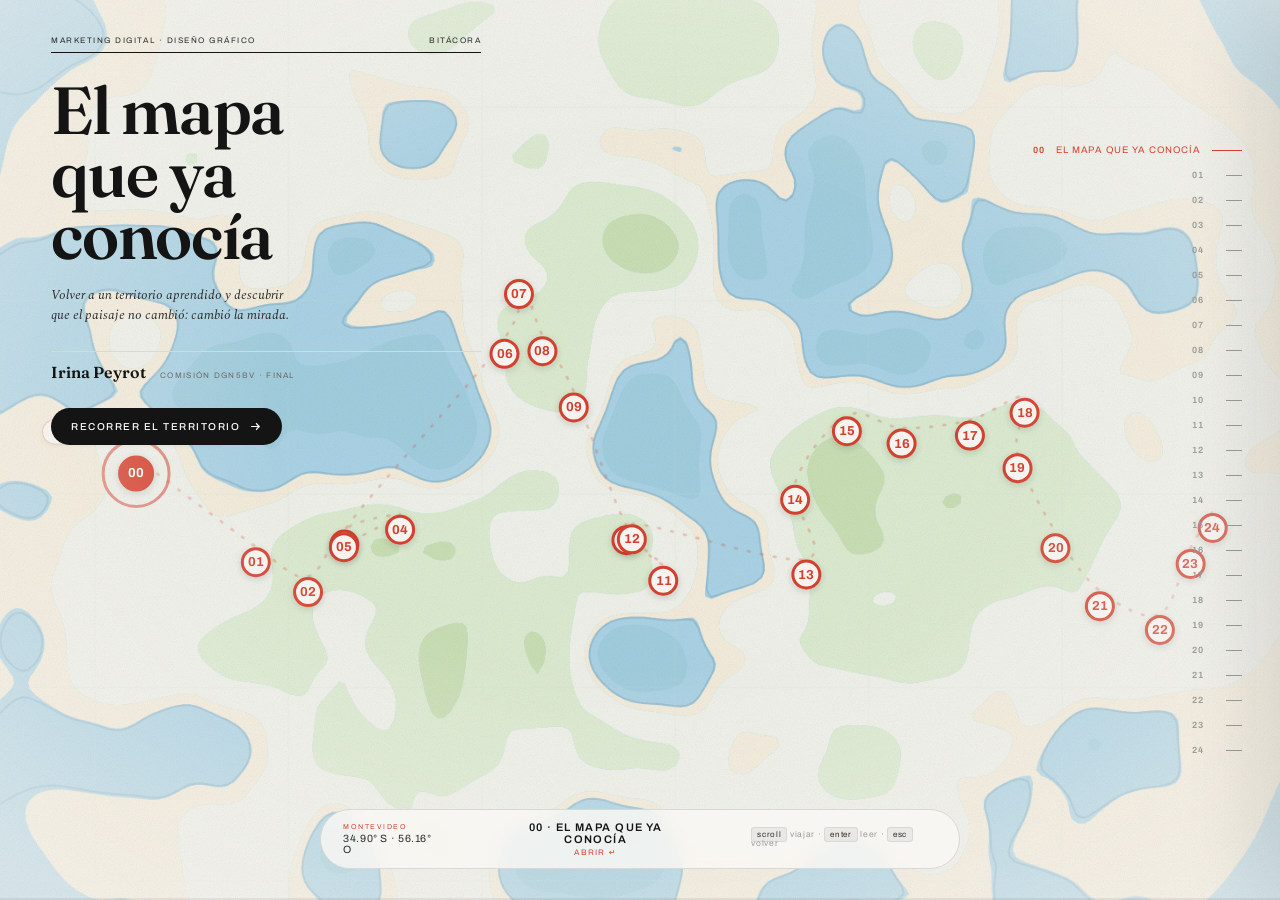
==== commit 4ee11e04: "Inicio 4" ====
--- a/index.html
+++ b/index.html
@@ -43,7 +43,7 @@
 <!-- ============ HUD INFERIOR ============ -->
 <div class="hud">
   <div class="hud-left">
-    <span class="hud-l">POSICIÓN</span>
+    <span class="hud-l" id="city">MONTEVIDEO</span>
     <span id="coords">34.90° S · 56.16° O</span>
   </div>
   <button id="open-hint" class="hud-station">
--- a/css/style.css
+++ b/css/style.css
@@ -75,32 +75,32 @@
   padding:0;transition:transform .3s var(--ease);
 }
 .pin-label{
-  font-family:var(--sans);font-size:12px;font-weight:600;letter-spacing:.04em;
+  font-family:var(--sans);font-size:14px;font-weight:600;letter-spacing:.04em;
   color:var(--tinta);white-space:nowrap;
-  background:rgba(250,248,244,.9);padding:3px 9px;border-radius:20px;
-  border:1px solid rgba(20,20,20,.08);
+  background:rgba(250,248,244,.92);padding:4px 11px;border-radius:20px;
+  border:1px solid rgba(20,20,20,.08);box-shadow:0 1px 4px rgba(20,20,20,.08);
   opacity:0;transform:translateY(4px);transition:opacity .3s var(--ease),transform .3s var(--ease);
   order:-1;
 }
-.pin-mark{position:relative;width:34px;height:34px;display:grid;place-items:center}
+.pin-mark{position:relative;width:46px;height:46px;display:grid;place-items:center}
 .pin-halo{
-  position:absolute;width:34px;height:34px;border-radius:50%;
-  border:1.5px solid var(--rojo);opacity:0;transform:scale(1);
+  position:absolute;width:46px;height:46px;border-radius:50%;
+  border:2px solid var(--rojo);opacity:0;transform:scale(1);
   transition:opacity .4s var(--ease),transform .4s var(--ease);
 }
 .pin-ring{
-  width:22px;height:22px;border-radius:50%;background:var(--crema);
-  border:2.5px solid var(--rojo);display:grid;place-items:center;
-  box-shadow:0 2px 6px rgba(20,20,20,.14);
+  width:30px;height:30px;border-radius:50%;background:var(--crema);
+  border:3px solid var(--rojo);display:grid;place-items:center;
+  box-shadow:0 2px 7px rgba(20,20,20,.16);
   transition:background .3s var(--ease),width .3s var(--ease),height .3s var(--ease);
 }
-.pin-n{font-family:var(--sans);font-size:10px;font-weight:700;color:var(--rojo);transition:color .3s var(--ease)}
+.pin-n{font-family:var(--sans);font-size:13px;font-weight:700;color:var(--rojo);transition:color .3s var(--ease)}
 
 .pin:hover .pin-label{opacity:1;transform:none}
 .pin:hover .pin-ring{background:#fff}
 .pin.active .pin-label{opacity:1;transform:none;color:var(--rojo);border-color:rgba(216,65,47,.3)}
 .pin.active .pin-halo{opacity:.6;transform:scale(1.5);animation:halo 2.2s var(--ease) infinite}
-.pin.active .pin-ring{background:var(--rojo);width:26px;height:26px}
+.pin.active .pin-ring{background:var(--rojo);width:36px;height:36px}
 .pin.active .pin-n{color:#fff}
 @keyframes halo{0%,100%{transform:scale(1.35);opacity:.55}50%{transform:scale(1.7);opacity:.2}}
 
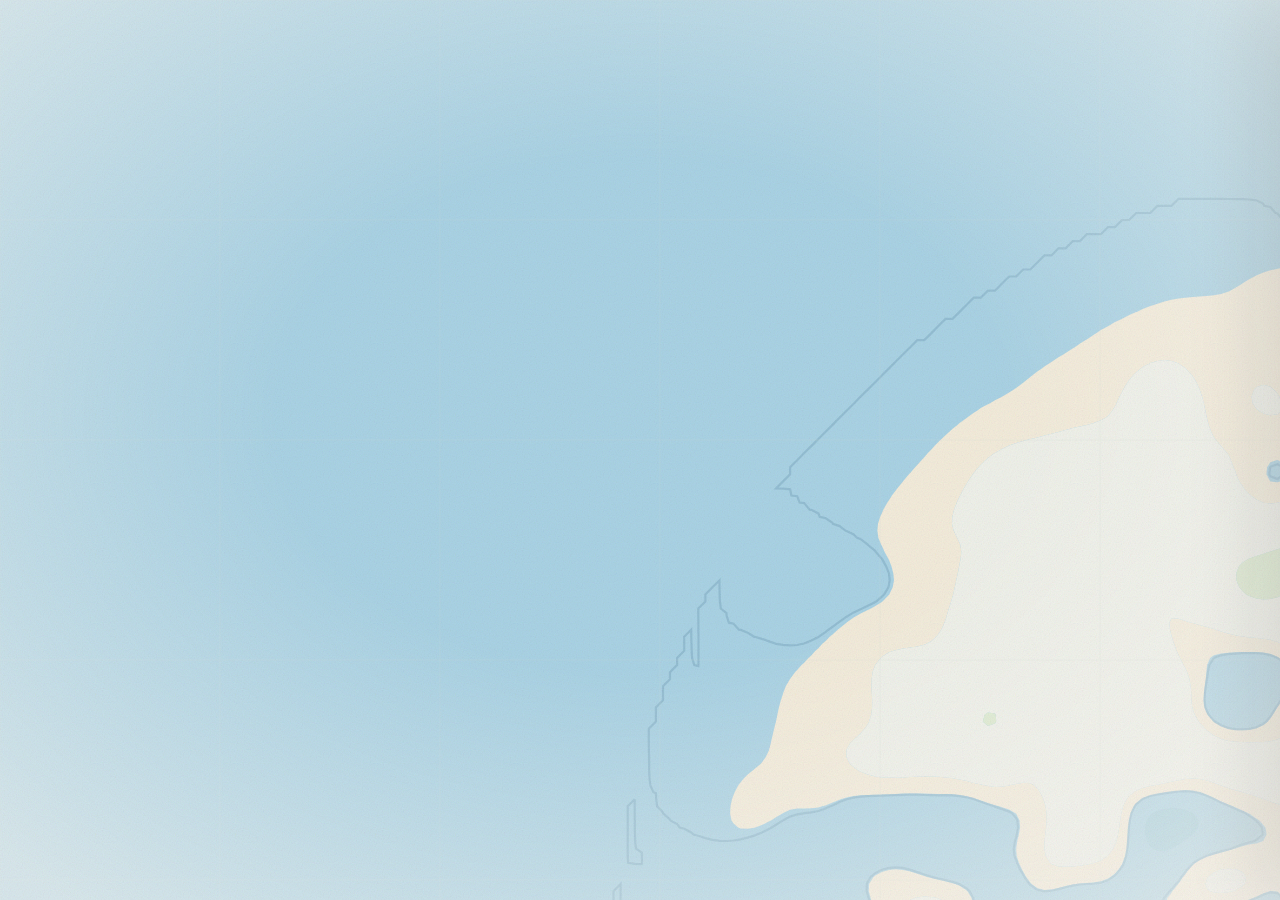
==== commit 22e1a776: "Inicio 10" ====
--- a/index.html
+++ b/index.html
@@ -69,6 +69,9 @@
   </div>
 </aside>
 
+<script src="js/figuras.js"></script>
+<script src="js/figuras-render.js"></script>
+<script src="js/embeds.js"></script>
 <script type="module" src="js/app.js"></script>
 </body>
 </html>
--- a/css/style.css
+++ b/css/style.css
@@ -73,7 +73,10 @@
   background:none;border:0;cursor:pointer;pointer-events:auto;
   display:flex;flex-direction:column;align-items:center;gap:6px;
   padding:0;transition:transform .3s var(--ease);
-}
+  z-index:3;
+}
+.pin:hover{z-index:20}
+.pin.active{z-index:25}
 .pin-label{
   font-family:var(--sans);font-size:14px;font-weight:600;letter-spacing:.04em;
   color:var(--tinta);white-space:nowrap;
@@ -428,7 +431,7 @@
   font-family:var(--sans);font-size:8.5px;font-weight:500;letter-spacing:.19em;
   text-transform:uppercase;color:var(--rojo);margin-bottom:8px;
 }
-.panel-body .unidad-head{display:none}   /* el título ya está en la cabecera del panel */
+.panel-body .unidad-head{display:none} /* el título ya está en la cabecera del panel */
 .panel-body h2.punto-titulo:first-child{margin-top:0}
 
 /* ============================ RESPONSIVE ============================ */
@@ -492,3 +495,329 @@
   *{transition-duration:.01ms!important;animation-duration:.01ms!important}
 }
 :focus-visible{outline:2px solid var(--rojo);outline-offset:2px}
+
+/* =========================================================================
+   FIGURAS INTERACTIVAS (solo web) — reemplazan los SVG ilegibles del panel
+   ========================================================================= */
+.fig-i{
+  border:1px solid var(--linea);background:var(--crema);
+  padding:20px 22px 18px;margin:1.9em 0;border-radius:2px;
+}
+.fig-i-tit{
+  font-family:var(--sans);font-size:10px;margin-bottom:6px;
+  border-bottom:1px solid var(--tinta);padding-bottom:9px;
+}
+.fig-i-tit .fnum{color:var(--rojo);font-weight:600;letter-spacing:.13em;margin-right:9px}
+.fig-i-tit .fnom{color:var(--tinta);font-weight:600}
+.fig-i-hint{
+  font-family:var(--sans);font-size:8.5px;font-weight:500;letter-spacing:.13em;
+  text-transform:uppercase;color:var(--gris-cl);margin:10px 0 16px;
+}
+.fig-i-cuerpo{margin-bottom:4px}
+
+/* detalle desplegable compartido */
+.fig-i-detalle{
+  background:#fff;border:1px solid var(--linea);border-left:2.5px solid var(--rojo);
+  border-radius:2px;padding:14px 16px;margin-top:14px;
+  animation:figFade .28s var(--ease);
+}
+@keyframes figFade{from{opacity:0;transform:translateY(-4px)}to{opacity:1;transform:none}}
+.fig-i-d-t{
+  display:block;font-family:var(--sans);font-size:11px;font-weight:700;letter-spacing:.08em;
+  text-transform:uppercase;color:var(--tinta);
+}
+.fig-i-d-k{
+  display:block;font-family:var(--body);font-style:italic;font-size:12.5px;color:var(--rojo);
+  margin-top:2px;
+}
+.fig-i-d-b{
+  font-family:var(--body);font-size:13.5px;line-height:1.6;color:var(--tinta-2);
+  margin:.55em 0 0;
+}
+.fig-i-lectura{
+  font-family:var(--body);font-style:italic;font-size:12.5px;color:var(--gris);
+  line-height:1.5;margin-top:18px;padding-top:14px;border-top:1px solid var(--linea);
+}
+.fig-i-lectura .lbl{
+  font-family:var(--sans);font-style:normal;font-size:7.5px;letter-spacing:.18em;
+  color:var(--rojo);text-transform:uppercase;margin-right:7px;
+}
+
+/* botones base: sin estilo nativo */
+.fig-i button{
+  font-family:inherit;text-align:left;cursor:pointer;
+  background:#fff;border:1px solid var(--linea);color:var(--tinta);
+  transition:border-color .2s var(--ease),background .2s var(--ease),transform .2s var(--ease);
+}
+.fig-i button:hover{border-color:var(--rojo)}
+.fig-i button.activo{border-color:var(--rojo);background:#fff;box-shadow:inset 3px 0 0 var(--rojo)}
+.fig-i button:focus-visible{outline:2px solid var(--rojo);outline-offset:2px}
+
+/* ---------- TIMELINE ---------- */
+.tl-track{display:flex;gap:8px;align-items:stretch}
+.tl-step{
+  flex:1;display:flex;flex-direction:column;gap:3px;position:relative;
+  padding:26px 8px 12px;border-radius:2px;min-width:0;
+}
+.tl-step::before{ /* línea del eje */
+  content:'';position:absolute;top:12px;left:0;right:0;height:1px;background:var(--linea);z-index:0;
+}
+.tl-step:first-child::before{left:50%}
+.tl-step:last-child::before{right:50%}
+.tl-dot{
+  position:absolute;top:8px;left:50%;transform:translateX(-50%);
+  width:9px;height:9px;border-radius:50%;background:var(--tinta);border:2px solid var(--crema);z-index:1;
+}
+.tl-step:last-child .tl-dot{background:var(--rojo)}
+.tl-step.activo .tl-dot{background:var(--rojo)}
+.tl-n{font-family:var(--sans);font-size:8px;font-weight:600;letter-spacing:.1em;color:var(--gris-cl)}
+.tl-t{font-family:var(--sans);font-size:10.5px;font-weight:700;letter-spacing:.02em;line-height:1.15}
+.tl-k{font-family:var(--body);font-style:italic;font-size:11px;color:var(--gris);line-height:1.3}
+.tl-escala{
+  display:flex;justify-content:space-between;margin-top:10px;
+  font-family:var(--sans);font-size:8px;letter-spacing:.12em;text-transform:uppercase;color:var(--gris-cl);
+}
+@media (max-width:620px){
+  .tl-track{flex-direction:column;gap:6px}
+  .tl-step{flex-direction:row;align-items:center;gap:10px;padding:10px 10px 10px 30px}
+  .tl-step::before{top:0;bottom:0;left:14px;right:auto;width:1px;height:auto}
+  .tl-step:first-child::before{top:50%;left:14px}
+  .tl-step:last-child::before{bottom:50%;left:14px}
+  .tl-dot{top:50%;left:14px;transform:translate(-50%,-50%)}
+  .tl-n{min-width:20px}
+}
+
+/* ---------- PIRÁMIDE ---------- */
+.pir{display:flex;flex-direction:column;align-items:center;gap:4px}
+.pir-stack{display:flex;flex-direction:column;align-items:center;gap:3px;width:100%}
+.pir-row{
+  display:flex;align-items:center;justify-content:center;padding:11px 12px;border-radius:2px;
+  min-height:40px;
+}
+.pir-t{font-family:var(--sans);font-size:10.5px;font-weight:700;letter-spacing:.06em;text-align:center}
+.pir-flag{
+  font-family:var(--sans);font-size:8px;letter-spacing:.14em;text-transform:uppercase;color:var(--gris-cl);
+}
+.pir-top{margin-bottom:2px}
+.pir-bottom{margin-top:2px}
+
+/* ---------- BALANZA ---------- */
+.bal-formula{
+  font-family:var(--sans);font-size:11px;font-weight:600;letter-spacing:.01em;text-align:center;
+  color:var(--tinta);background:#fff;border:1px solid var(--linea);border-radius:2px;
+  padding:10px 12px;margin-bottom:14px;
+}
+.bal{display:flex;align-items:stretch;gap:0}
+.bal-col{flex:1;display:flex;flex-direction:column;gap:6px;padding:0 10px}
+.bal-tit{
+  font-family:var(--sans);font-size:9px;font-weight:700;letter-spacing:.14em;text-transform:uppercase;
+  margin-bottom:4px;
+}
+.bal-ben .bal-tit{color:var(--tinta)}
+.bal-cos .bal-tit{color:var(--gris)}
+.bal-fulcro{
+  display:flex;align-items:center;justify-content:center;width:26px;
+  font-family:var(--serif);font-size:22px;color:var(--rojo);font-weight:600;
+}
+.bal-item{display:flex;align-items:baseline;gap:8px;padding:9px 11px;border-radius:2px}
+.bal-sig{font-family:var(--sans);font-size:12px;font-weight:700;color:var(--rojo)}
+.bal-l{font-family:var(--body);font-size:13px;font-weight:600;font-style:italic}
+@media (max-width:620px){
+  .bal{flex-direction:column;gap:10px}
+  .bal-fulcro{width:auto;height:22px}
+}
+
+/* ---------- TARJETAS ---------- */
+.tj{display:grid;gap:8px}
+.tj[data-cols="2"]{grid-template-columns:repeat(2,1fr)}
+.tj[data-cols="3"]{grid-template-columns:repeat(3,1fr)}
+.tj[data-cols="4"]{grid-template-columns:repeat(4,1fr)}
+.tj-card{display:flex;flex-direction:column;gap:4px;padding:13px 13px;border-radius:2px}
+.tj-n{font-family:var(--sans);font-size:8px;font-weight:600;letter-spacing:.14em;color:var(--gris-cl)}
+.tj-t{font-family:var(--sans);font-size:10.5px;font-weight:700;letter-spacing:.03em;line-height:1.15}
+.tj-k{font-family:var(--body);font-style:italic;font-size:11.5px;color:var(--rojo);line-height:1.3}
+@media (max-width:620px){
+  .tj[data-cols="3"],.tj[data-cols="4"]{grid-template-columns:repeat(2,1fr)}
+}
+
+/* ---------- NÚCLEO ---------- */
+.nu{display:flex;flex-direction:column;align-items:center;gap:12px}
+.nu-centro{
+  display:flex;flex-direction:column;align-items:center;gap:2px;
+  background:var(--tinta);color:#fff;border-radius:999px;padding:16px 26px;text-align:center;
+}
+.nu-c-t{font-family:var(--sans);font-size:11px;font-weight:700;letter-spacing:.08em}
+.nu-c-k{font-family:var(--body);font-style:italic;font-size:11px;opacity:.85}
+.nu-sats{display:grid;grid-template-columns:repeat(auto-fit,minmax(120px,1fr));gap:8px;width:100%}
+.nu-sat{display:flex;flex-direction:column;gap:3px;padding:12px 13px;border-radius:2px}
+.nu-t{font-family:var(--sans);font-size:10px;font-weight:700;letter-spacing:.04em}
+.nu-k{font-family:var(--body);font-style:italic;font-size:11px;color:var(--rojo)}
+.nu-nota{
+  font-family:var(--body);font-size:12px;font-style:italic;color:var(--gris);
+  margin:12px 0 0;text-align:center;
+}
+
+/* ---------- GIRO (comparación 2 col) ---------- */
+.gi-heads,.tr-heads{
+  display:grid;grid-template-columns:1fr 1fr;gap:30px;margin-bottom:8px;
+  font-family:var(--sans);font-size:8.5px;font-weight:700;letter-spacing:.12em;text-transform:uppercase;
+}
+.gi-heads span:first-child,.tr-heads span:first-child{color:var(--gris)}
+.gi-heads span:last-child,.tr-heads span:last-child{color:var(--rojo)}
+.gi-rows,.tr-rows{display:flex;flex-direction:column;gap:6px}
+.gi-row{display:grid;grid-template-columns:1fr auto 1fr;align-items:center;gap:12px;padding:11px 13px;border-radius:2px}
+.gi-a,.gi-b{display:flex;flex-direction:column;gap:2px;min-width:0}
+.gi-h{font-family:var(--sans);font-size:10.5px;font-weight:700;letter-spacing:.03em}
+.gi-a .gi-h{color:var(--gris)}
+.gi-b .gi-h{color:var(--rojo)}
+.gi-d{font-family:var(--body);font-style:italic;font-size:11px;color:var(--gris);line-height:1.3}
+.gi-arrow,.tr-arrow{font-family:var(--sans);font-size:14px;color:var(--rojo);font-weight:700}
+@media (max-width:620px){
+  .gi-heads,.tr-heads{gap:12px}
+  .gi-row{grid-template-columns:1fr auto 1fr;gap:6px}
+}
+
+/* ---------- ESPECTRO ---------- */
+.es-cols{display:grid;grid-template-columns:repeat(3,1fr);gap:8px}
+.es-col{display:flex;flex-direction:column;gap:3px;padding:13px 13px;border-radius:2px}
+.es-t{font-family:var(--sans);font-size:10.5px;font-weight:700;letter-spacing:.05em}
+.es-en{font-family:var(--sans);font-size:8px;letter-spacing:.14em;text-transform:uppercase;color:var(--gris-cl)}
+.es-det{font-family:var(--body);font-size:11px;color:var(--tinta-2);line-height:1.35;margin-top:2px}
+.es-k{font-family:var(--body);font-style:italic;font-size:11px;color:var(--rojo);margin-top:2px}
+.es-eje{
+  font-family:var(--body);font-style:italic;font-size:11px;color:var(--gris);
+  text-align:center;margin-top:12px;line-height:1.4;
+}
+@media (max-width:620px){ .es-cols{grid-template-columns:1fr} }
+
+/* ---------- EMBUDO ---------- */
+.emb{display:flex;flex-direction:column;align-items:center;gap:4px}
+.emb-stack{display:flex;flex-direction:column;align-items:center;gap:3px;width:100%}
+.emb-row{
+  display:flex;flex-direction:column;align-items:center;gap:2px;padding:11px 12px;border-radius:2px;
+  min-height:44px;justify-content:center;
+}
+.emb-t{font-family:var(--sans);font-size:10.5px;font-weight:700;letter-spacing:.05em;text-align:center}
+.emb-k{font-family:var(--body);font-style:italic;font-size:11px;color:var(--rojo);text-align:center;line-height:1.3}
+.emb-flag{font-family:var(--sans);font-size:8px;letter-spacing:.14em;text-transform:uppercase;color:var(--gris-cl)}
+
+/* ---------- MATRIZ ---------- */
+.mx-wrap{display:flex;gap:10px;align-items:stretch}
+.mx-axis{
+  display:flex;flex-direction:column;justify-content:space-between;align-items:center;
+  font-family:var(--sans);font-size:8px;font-weight:600;letter-spacing:.1em;color:var(--gris-cl);
+  writing-mode:vertical-rl;text-orientation:mixed;padding:4px 0;
+}
+.mx{flex:1;display:grid;grid-template-columns:1fr 1fr;gap:8px}
+.mx-cell{display:flex;flex-direction:column;gap:4px;padding:13px 13px;border-radius:2px;min-height:78px}
+.mx-emocional{background:#fff}
+.mx-racional{background:#fbfaf7}
+.mx-t{font-family:var(--sans);font-size:10.5px;font-weight:700;letter-spacing:.05em}
+.mx-items{font-family:var(--body);font-style:italic;font-size:11.5px;color:var(--gris);line-height:1.35}
+@media (max-width:620px){ .mx{grid-template-columns:1fr} .mx-axis{display:none} }
+
+/* ---------- GRILLA ---------- */
+.gr-sub{
+  font-family:var(--sans);font-size:8px;font-weight:600;letter-spacing:.14em;text-transform:uppercase;
+  color:var(--gris-cl);text-align:center;margin-bottom:12px;
+}
+.gr{display:grid;gap:8px}
+.gr[data-cols="3"]{grid-template-columns:repeat(3,1fr)}
+.gr-card{display:flex;flex-direction:column;gap:3px;padding:12px 12px;border-radius:2px}
+.gr-t{font-family:var(--sans);font-size:10px;font-weight:700;letter-spacing:.04em}
+.gr-k{font-family:var(--body);font-style:italic;font-size:11px;color:var(--rojo)}
+.gr-ej{font-family:var(--sans);font-size:9px;color:var(--gris);letter-spacing:.02em;margin-top:2px}
+@media (max-width:620px){ .gr[data-cols="3"]{grid-template-columns:1fr} }
+
+/* ---------- FÓRMULA ---------- */
+.fo-terms{display:grid;grid-template-columns:repeat(3,1fr);gap:8px;margin-bottom:14px}
+.fo-term{display:flex;flex-direction:column;gap:3px;padding:12px 12px;border-radius:2px}
+.fo-t{font-family:var(--sans);font-size:10px;font-weight:700;letter-spacing:.05em}
+.fo-k{font-family:var(--body);font-style:italic;font-size:11px;color:var(--gris);line-height:1.3}
+.fo-eq{
+  display:flex;align-items:center;justify-content:center;gap:12px;flex-wrap:wrap;
+  background:#fff;border:1px solid var(--linea);border-radius:2px;padding:14px 16px;
+}
+.fo-res{font-family:var(--sans);font-size:11px;font-weight:700;letter-spacing:.06em;color:var(--rojo)}
+.fo-ig{font-family:var(--serif);font-size:20px;color:var(--tinta)}
+.fo-frac{display:inline-flex;flex-direction:column;align-items:center;text-align:center}
+.fo-num{font-family:var(--body);font-size:12px;border-bottom:1.5px solid var(--tinta);padding:0 8px 3px}
+.fo-den{font-family:var(--body);font-size:12px;padding:3px 8px 0}
+.fo-fac{font-family:var(--body);font-size:12px;color:var(--gris)}
+.fo-pie{font-family:var(--body);font-style:italic;font-size:11.5px;color:var(--gris);text-align:center;margin:10px 0 0}
+@media (max-width:620px){ .fo-terms{grid-template-columns:1fr} }
+
+/* ---------- TRADUCCIÓN ---------- */
+.tr-row{display:grid;grid-template-columns:1fr auto 1fr;align-items:center;gap:12px;padding:12px 13px;border-radius:2px}
+.tr-a{font-family:var(--body);font-style:italic;font-size:12.5px;color:var(--gris)}
+.tr-b{font-family:var(--sans);font-size:11px;font-weight:700;letter-spacing:.05em;color:var(--rojo)}
+@media (max-width:620px){ .tr-row{gap:6px} }
+
+/* móvil: márgenes del contenedor como las figuras viejas */
+@media (max-width:820px){
+  .fig-i{padding:14px 14px 14px;margin:1.5em -6px}
+}
+
+/* ---------- FICHA (Buyer Persona) ---------- */
+.fi-card{display:flex;flex-direction:column;gap:14px}
+.fi-head{display:flex;align-items:center;gap:16px;padding-bottom:14px;border-bottom:1px solid var(--linea)}
+.fi-foto{width:74px;height:74px;border-radius:50%;object-fit:cover;flex-shrink:0;border:2px solid var(--tinta);background:#fff}
+.fi-foto.sinimg{display:flex;align-items:center;justify-content:center;background:var(--tinta)}
+.fi-foto.sinimg::after{content:attr(data-ini);font-family:var(--sans);font-size:22px;font-weight:700;color:#fff;letter-spacing:.05em}
+.fi-id{display:flex;flex-direction:column;gap:2px;min-width:0}
+.fi-nom{font-family:var(--sans);font-size:14px;font-weight:700;letter-spacing:.04em}
+.fi-datos{font-family:var(--sans);font-size:9px;letter-spacing:.06em;text-transform:uppercase;color:var(--gris-cl)}
+.fi-lema{font-family:var(--body);font-style:italic;font-size:13px;color:var(--rojo);margin-top:3px}
+.fi-bloques{display:grid;grid-template-columns:repeat(3,1fr);gap:8px}
+.fi-bloque{display:flex;align-items:center;justify-content:flex-start;padding:12px 12px;border-radius:2px;min-height:46px}
+.fi-b-t{font-family:var(--sans);font-size:9.5px;font-weight:700;letter-spacing:.05em;line-height:1.2}
+@media (max-width:620px){ .fi-bloques{grid-template-columns:1fr 1fr} }
+
+/* ---------- EMPATÍA (Mapa) ---------- */
+.em{display:flex;flex-direction:column;gap:10px}
+.em-centro{align-self:center;display:flex;flex-direction:column;align-items:center;gap:1px;background:var(--tinta);color:#fff;border-radius:999px;padding:12px 24px}
+.em-c-t{font-family:var(--sans);font-size:10px;font-weight:700;letter-spacing:.1em}
+.em-c-k{font-family:var(--body);font-style:italic;font-size:10px;opacity:.85}
+.em-quads{display:grid;grid-template-columns:1fr 1fr;gap:8px}
+.em-q{display:flex;align-items:center;justify-content:center;text-align:center;padding:14px 12px;border-radius:2px;min-height:52px}
+.em-q-t{font-family:var(--sans);font-size:9.5px;font-weight:700;letter-spacing:.05em}
+.em-franjas{display:flex;flex-direction:column;gap:6px}
+.em-franja{display:flex;align-items:center;padding:11px 13px;border-radius:2px}
+.em-esf{box-shadow:inset 3px 0 0 var(--gris-cl)}
+.em-ben{box-shadow:inset 3px 0 0 var(--rojo)}
+.em-f-t{font-family:var(--sans);font-size:9.5px;font-weight:700;letter-spacing:.06em;text-transform:uppercase}
+.em-esf .em-f-t{color:var(--gris)}
+.em-ben .em-f-t{color:var(--rojo)}
+@media (max-width:620px){ .em-quads{grid-template-columns:1fr} }
+
+/* =========================================================================
+   EMBEDS SOCIALES (solo web)
+   ========================================================================= */
+.emb-block{margin:1.7em 0}
+.emb-row{display:flex;flex-wrap:wrap;gap:14px;justify-content:center}
+.emb-row.emb-multi > *{flex:1 1 240px;max-width:340px}
+.emb-cap{
+  font-family:var(--sans);font-size:8px;letter-spacing:.14em;text-transform:uppercase;
+  color:var(--gris-cl);text-align:center;margin-top:10px;
+}
+/* YouTube 16:9 */
+.emb-yt{width:100%;max-width:560px;margin:0 auto;aspect-ratio:16/9;position:relative}
+.emb-yt iframe{position:absolute;inset:0;width:100%;height:100%;border:1px solid var(--linea);border-radius:2px}
+/* contenedores IG/TikTok */
+.emb-ig,.emb-tt{position:relative;display:flex;justify-content:center;min-width:0}
+.emb-ig .instagram-media,.emb-tt .tiktok-embed{border:1px solid var(--linea)!important;border-radius:2px!important}
+/* card de respaldo / enlace */
+.emb-card{
+  display:flex;flex-direction:column;gap:5px;justify-content:center;
+  border:1px solid var(--linea);border-left:2.5px solid var(--rojo);border-radius:2px;
+  background:var(--crema);padding:16px 18px;text-decoration:none;min-width:220px;
+  transition:border-color .2s var(--ease),background .2s var(--ease);
+}
+.emb-card:hover{border-color:var(--rojo);background:#fff}
+.emb-c-red{font-family:var(--sans);font-size:8px;font-weight:600;letter-spacing:.16em;text-transform:uppercase;color:var(--rojo)}
+.emb-c-h{font-family:var(--sans);font-size:12px;font-weight:700;letter-spacing:.02em;color:var(--tinta)}
+.emb-c-cta{font-family:var(--body);font-style:italic;font-size:12px;color:var(--gris)}
+/* el fallback dentro de un embed real se muestra hasta que carga */
+.emb-fallback{position:absolute;inset:0;margin:0}
+.emb-ig .emb-fallback,.emb-tt .emb-fallback{background:var(--crema)}
+@media (max-width:620px){ .emb-row.emb-multi > *{flex-basis:100%} }
